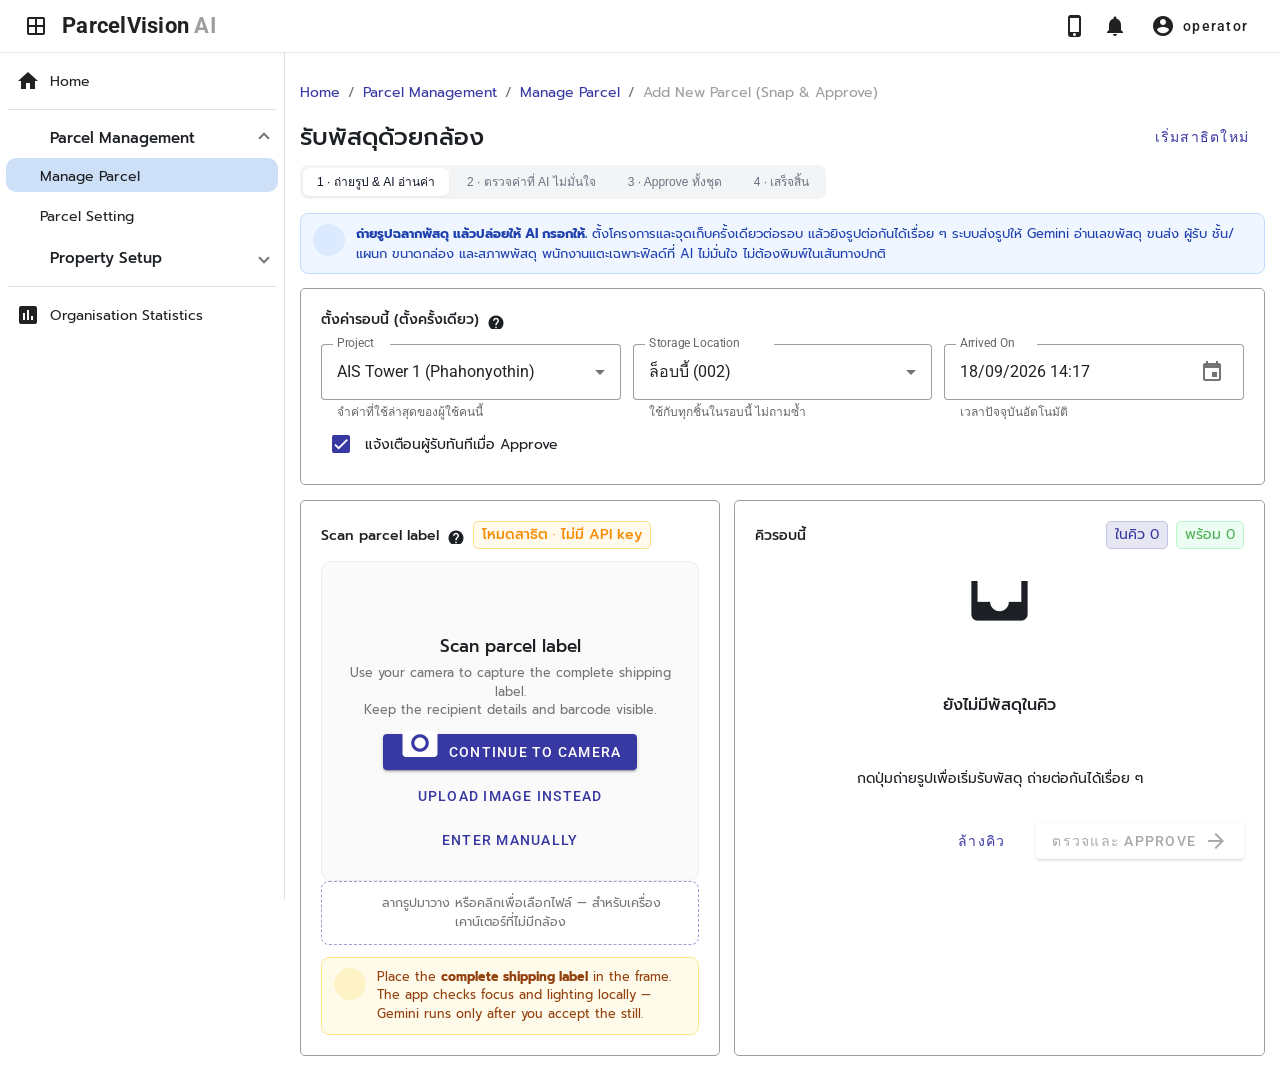
==== docs/index.html @ a59f0e66 "Publish ParcelVision AI as a slim scanner demo. Drop the ServiceMind design-system catalog and rebra" ====
<!doctype html>
<html lang="th" data-theme="admin">
<head>
<meta charset="utf-8">
<meta name="viewport" content="width=device-width, initial-scale=1">
<title>ParcelVision AI · Snap &amp; Approve</title>

<!-- Roboto + Prompt + Material Icons (same pairing the original product used). -->
<link rel="preconnect" href="https://fonts.googleapis.com">
<link rel="preconnect" href="https://fonts.gstatic.com" crossorigin>
<link rel="stylesheet" href="https://fonts.googleapis.com/css2?family=Roboto:wght@300;400;500;700&display=swap">
<link rel="stylesheet" href="https://fonts.googleapis.com/css2?family=Prompt:ital,wght@0,300;0,400;0,500;0,600;0,700;1,400&display=swap">
<link rel="stylesheet" href="https://fonts.googleapis.com/icon?family=Material+Icons">
<link rel="stylesheet" href="https://fonts.googleapis.com/css2?family=Material+Symbols+Outlined:opsz,wght,FILL,GRAD@20..48,100..700,0..1,-50..200">
<link rel="stylesheet" href="https://fonts.servicemind.asia/fnt-awsome-5/font-awesome-5.15.4.min.css">

<!-- The design system: tokens, Material substrate, and every .tis-* rule. -->
<link rel="stylesheet" href="parcelvision.css">

<style>
/* Icon fonts (Material Icons + Material Symbols) โหลดจาก Google CDN — บนเน็ต
   ช้า/throttle ตัว fallback ปล่อยให้ ligature เช่น "photo_camera" โผล่ทะลุ
   overflow:hidden ของ .mat-icon 24×24 ออกมาเป็น "ph" ให้เห็น
   Fix: ทำให้ text โปร่งใสไปก่อน แล้ว JS ด้านล่างเปิดสีคืนเมื่อ font โหลดจริง */
.material-icons, .material-symbols-outlined { color: transparent; }
html.fonts-ready .material-icons,
html.fonts-ready .material-symbols-outlined { color: inherit; }

/* Page bootstrap — same four rules the billing mock-up uses; in the Angular app
   they come from Material typography and Tailwind preflight. */
* { box-sizing: border-box; }
html, body { height: 100%; }
body { margin: 0; font: 400 14px/1.5 var(--font-family); color: var(--tis-dark); background: #fff; }
.sm-shell { display: flex; flex-direction: column; height: 100%; }

/* Thai copy renders in Prompt. */
.sm-th { font-family: Prompt, var(--font-family); }

/* ---- screen switcher -------------------------------------------------- */
.sm-screen { display: none; }
.sm-screen.active { display: block; }

/* ---- capture ---------------------------------------------------------- */
.sm-capture-grid { display: grid; gap: 14px; grid-template-columns: 1fr; }
@media (min-width: 992px) { .sm-capture-grid { grid-template-columns: minmax(0, 420px) minmax(0, 1fr); } }

/* The viewfinder: a live <video> with the corner brackets on top that tell the
   operator where to aim the label. Before the stream starts (or when the camera
   is refused) the same box shows the hint / reason instead. */
.sm-view {
  position: relative; aspect-ratio: 4 / 3; border-radius: 10px; overflow: hidden;
  background: #23272b radial-gradient(120% 90% at 50% 0%, rgba(255,255,255,.14), transparent 60%);
  display: flex; align-items: center; justify-content: center;
}
.sm-view video { position: absolute; inset: 0; width: 100%; height: 100%; object-fit: contain; display: none; background: #000; }
.sm-view.is-live video { display: block; }
.sm-view.is-live .sm-view-hint { display: none; }
.sm-view-coach {
  position: absolute; left: 12%; right: 12%; bottom: 16%; z-index: 3; pointer-events: none;
  text-align: center; color: #fff; font-size: 13px; font-weight: 500; line-height: 1.35;
  text-shadow: 0 1px 4px rgba(0,0,0,.7); display: none;
}
.sm-view.is-live .sm-view-coach { display: block; }
.sm-view-frame { position: absolute; inset: 12% 10%; }
.sm-view-frame i {
  position: absolute; width: 26px; height: 26px;
  border: 3px solid rgba(255,255,255,.9); border-radius: 3px;
}
.sm-view-frame i:nth-child(1) { top: 0; left: 0; border-right: 0; border-bottom: 0; }
.sm-view-frame i:nth-child(2) { top: 0; right: 0; border-left: 0; border-bottom: 0; }
.sm-view-frame i:nth-child(3) { bottom: 0; left: 0; border-right: 0; border-top: 0; }
.sm-view-frame i:nth-child(4) { bottom: 0; right: 0; border-left: 0; border-top: 0; }
.sm-view-hint { color: rgba(255,255,255,.86); font-size: 13px; text-align: center; padding: 0 24px; z-index: 1; }
.sm-view-hint .material-icons { font-size: 34px; width: 34px; height: 34px; display: block; margin: 0 auto 6px; opacity: .8; }

/* PRD scanner: the video never leaves the browser. The mask and fixed guide
   solve capture framing in MVP; OpenCV quadrilateral detection is phase 3. */
.sm-camera-entry { padding: 22px 16px; text-align: center; border: 1px solid var(--tis-light-dark); border-radius: 10px; background: var(--tis-light-2); }
.sm-camera-entry .material-icons { font-size: 42px; width: 42px; height: 42px; color: var(--tis-primary); }
.sm-camera-entry-actions { display: flex; flex-wrap: wrap; justify-content: center; gap: 8px; margin-top: 14px; }
.sm-scanner[hidden], .sm-capture-preview[hidden], .sm-camera-entry[hidden],
#sm-crop-editor[hidden] { display: none !important; }
.sm-view-mask { position: absolute; inset: 0; z-index: 1; pointer-events: none; box-shadow: inset 0 0 0 999px rgba(0,0,0,.40); clip-path: polygon(0 0,100% 0,100% 100%,0 100%,0 0,10% 13%,10% 87%,90% 87%,90% 13%,10% 13%); }
.sm-view-frame { z-index: 2; border: 2px solid rgba(255,255,255,.9); border-radius: 6px; transition: border-color .15s, box-shadow .15s; }
.sm-view[data-quality="warning"] .sm-view-frame { border-color: #f59e0b; }
.sm-view[data-quality="danger"] .sm-view-frame { border-color: #ef4444; }
.sm-view[data-quality="ready"] .sm-view-frame { border-color: #22c55e; box-shadow: 0 0 0 3px rgba(34,197,94,.24); }
.sm-view-overlay { position: absolute; inset: 0; z-index: 2; pointer-events: none; display: none; }
.sm-view.is-quad .sm-view-overlay { display: block; }
.sm-view.is-quad .sm-view-mask,
.sm-view.is-quad .sm-view-frame { display: none; }
.sm-view-overlay .sm-poly { fill: none; stroke-width: 0.012; stroke-linejoin: round; }
.sm-view[data-quality="warning"] .sm-poly { stroke: #f59e0b; }
.sm-view[data-quality="danger"] .sm-poly { stroke: #ef4444; }
.sm-view[data-quality="ready"] .sm-poly { stroke: #22c55e; }
.sm-view[data-quality="neutral"] .sm-poly { stroke: rgba(255,255,255,.85); }
.sm-crop-editor {
  position: fixed; inset: 0; z-index: 48; background: rgba(0,0,0,.55);
  display: flex; align-items: center; justify-content: center; padding: 16px;
}
.sm-crop-editor[hidden] { display: none !important; }
.sm-crop-editor-card { background: #fff; border-radius: 10px; padding: 14px; width: min(720px, 100%); }
#sm-crop-canvas { width: 100%; height: auto; touch-action: none; background: #23272b; border-radius: 8px; cursor: crosshair; display: block; }
.sm-quality { display: flex; align-items: center; gap: 8px; min-height: 30px; margin-top: 10px; padding: 6px 9px; border-radius: 6px; background: var(--tis-light-2); font-size: 12.5px; }
.sm-quality-dot { width: 9px; height: 9px; border-radius: 50%; background: #9ca3af; flex: 0 0 auto; }
.sm-quality[data-level="warning"] .sm-quality-dot { background: #f59e0b; }
.sm-quality[data-level="danger"] .sm-quality-dot { background: #ef4444; }
.sm-quality[data-level="ready"] .sm-quality-dot { background: #22c55e; }
.sm-preview-grid { display: grid; grid-template-columns: 1fr 1fr; gap: 10px; }
.sm-preview-grid figure { margin: 0; }
.sm-preview-grid img { width: 100%; aspect-ratio: 4/3; object-fit: contain; border-radius: 8px; background: #23272b; }
.sm-preview-grid figcaption { margin-top: 4px; font-size: 11.5px; color: var(--tis-text-color); }
.sm-quality-list { display: grid; gap: 5px; margin: 12px 0; font-size: 12.5px; }
.sm-quality-list .ok { color: var(--tis-success-dark); }
.sm-quality-list .bad { color: var(--tis-danger); }
@media (max-width: 520px) { .sm-preview-grid { grid-template-columns: 1fr; } }

/* Camera-live overlay: a close button top-right of the viewfinder. Without
   it there's no way out of a live stream except by shooting or leaving the
   page — Snapchat/IG-story pattern users already recognise. Gated on
   .sm-view.is-live so the same DOM is invisible before the camera starts. */
.sm-cam-close {
  position: absolute; top: 8px; right: 8px; z-index: 3;
  width: 34px; height: 34px; border: 0; border-radius: 999px; padding: 0;
  background: rgba(0,0,0,.55); color: #fff; cursor: pointer;
  display: none; align-items: center; justify-content: center;
}
.sm-cam-close:hover { background: rgba(0,0,0,.75); }
.sm-cam-close .material-icons { font-size: 20px; width: 20px; height: 20px; }
.sm-view.is-live .sm-cam-close { display: inline-flex; }

.sm-shutter {
  width: 66px; height: 66px; border-radius: 50%; border: 0; cursor: pointer;
  background: var(--tis-primary); color: #fff; box-shadow: 0 2px 10px rgba(0,0,0,.25);
  display: flex; align-items: center; justify-content: center;
}
.sm-shutter:active { transform: scale(.96); }
.sm-shutter .material-icons { font-size: 30px; width: 30px; height: 30px; }

/* Desktop has no camera on most reception PCs — the same card offers a drop
   zone instead. Both are always in the DOM; only the copy differs. */
.sm-drop {
  border: 1px dashed var(--tis-primary-light); border-radius: 8px; padding: 12px;
  text-align: center; font-size: 12.5px; color: var(--tis-text-color); cursor: pointer;
}

/* ---- queue ------------------------------------------------------------ */
.sm-queue { display: grid; gap: 10px; grid-template-columns: 1fr; }
@media (min-width: 1400px) { .sm-queue { grid-template-columns: repeat(2, minmax(0, 1fr)); } }
.sm-qcard {
  display: flex; gap: 11px; align-items: flex-start; cursor: pointer;
  border: 1px solid #eef0f2; border-radius: 8px; padding: 10px; background: #fff;
}
.sm-qcard:hover { border-color: var(--tis-primary-light); }
.sm-qcard.is-review { background: #fffbeb; border-color: #fcd34d; }
.sm-qcard.is-reading { background: var(--tis-light-2); }
.sm-qcard.is-error { background: #fef2f2; border-color: #fca5a5; cursor: default; }
.sm-thumb { width: 66px; height: 66px; border-radius: 6px; object-fit: cover; flex: 0 0 auto; background: #23272b; }
.sm-qcard-body { min-width: 0; flex: 1 1 auto; }
.sm-qcard-title { font-weight: 500; font-size: 13.5px; color: var(--tis-heading-color); }
.sm-qcard-meta { font-size: 12px; color: var(--tis-text-color); }

/* Shimmer while Gemini is reading. */
.sm-bar { height: 9px; border-radius: 4px; background: linear-gradient(90deg,#eceff1 25%,#f6f7f8 37%,#eceff1 63%); background-size: 400% 100%; animation: sm-sheen 1.2s linear infinite; }
@keyframes sm-sheen { 0% { background-position: 100% 0 } 100% { background-position: 0 0 } }

/* ---- confidence-annotated fields -------------------------------------- */
.sm-field { border-left: 3px solid #d1d5db; padding: 8px 0 8px 11px; }
.sm-field + .sm-field { border-top: 1px solid #f1f3f5; }
.sm-field--auto  { border-left-color: #16a34a; }
.sm-field--check { border-left-color: #f59e0b; background: #fffdf7; }
.sm-field--pick  { border-left-color: #dc2626; background: #fef7f7; }
.sm-field-head { display: flex; align-items: center; justify-content: space-between; gap: 8px; }
.sm-field-label { font-size: 11.5px; color: var(--tis-text-color); text-transform: uppercase; letter-spacing: .3px; }
.sm-field-value { font-size: 15px; font-weight: 500; color: var(--tis-heading-color); }
.sm-field-value.is-empty { color: #dc2626; font-weight: 400; font-style: italic; }
.sm-chiprow { display: flex; flex-wrap: wrap; gap: 6px; margin-top: 7px; }
.sm-choice {
  border: 1px solid #d8dbe0; background: #fff; border-radius: 999px; cursor: pointer;
  padding: 4px 11px; font: inherit; font-size: 12.5px; color: var(--tis-dark);
}
.sm-choice:hover { border-color: var(--tis-primary); }
.sm-choice.active { background: var(--tis-primary); border-color: var(--tis-primary); color: #fff; }

/* ---- review sheet ----------------------------------------------------- */
.sm-scrim { position: fixed; inset: 0; background: rgba(0,0,0,.32); z-index: 40; opacity: 0; visibility: hidden; transition: opacity .2s; }
.sm-sheet {
  position: fixed; left: 0; right: 0; bottom: 0; z-index: 41; background: #fff;
  border-radius: 14px 14px 0 0; box-shadow: 0 -2px 18px rgba(0,0,0,.18);
  max-height: 92vh; overflow: auto; transform: translateY(100%); transition: transform .24s cubic-bezier(.4,0,.2,1);
  /* Desktop breakpoint ล็อก sheet ไว้ที่ position:fixed กลางจอด้วย opacity:0
     opacity ไม่บล็อก pointer events → sheet ที่ปิดยังกินคลิกใน 560×86vh กลางจอ
     ทับปุ่มในการ์ดคิว. pointer-events:none แก้ให้ sheet ปิดไม่กินคลิก */
  pointer-events: none;
}
body.sm-sheet-open .sm-sheet { pointer-events: auto; }
body.sm-sheet-open .sm-scrim { opacity: 1; visibility: visible; }
body.sm-sheet-open .sm-sheet { transform: translateY(0); }
/* ต้องอยู่ทีหลังสถานะเปิดของมือถือ: specificity เท่ากัน ตัวที่ประกาศหลังชนะ
   ถ้าสลับลำดับ translateY(0) จะทับ translate(-50%,-50%) แล้ว popup จะตกขอบล่างจอ */
@media (min-width: 992px) {
  .sm-sheet { left: 50%; right: auto; bottom: auto; top: 50%; width: 560px; max-height: 86vh; border-radius: 10px; transform: translate(-50%, -40%); opacity: 0; }
  body.sm-sheet-open .sm-sheet { transform: translate(-50%, -50%); opacity: 1; }
}
.sm-sheet-head { position: sticky; top: 0; background: #fff; padding: 14px 16px 10px; border-bottom: 1px solid #eef0f2; display: flex; align-items: center; gap: 10px; }
.sm-sheet-body { padding: 4px 16px 16px; }
.sm-sheet-foot { position: sticky; bottom: 0; background: #fff; border-top: 1px solid #eef0f2; padding: 12px 16px; display: flex; gap: 10px; }
.sm-sheet-photo { width: 100%; height: 190px; object-fit: cover; border-radius: 8px; background: #23272b; }

/* ---- approve ---------------------------------------------------------- */
/* One state, two presentations: the table on a desk, stacked cards on a phone. */
.sm-approve-cards { display: none; }
@media (max-width: 991px) { .sm-approve-table { display: none; } .sm-approve-cards { display: grid; gap: 10px; } }
.sm-approve-table td { vertical-align: middle; }
.sm-actionbar { display: flex; flex-wrap: wrap; gap: 10px; align-items: center; justify-content: flex-end; }
button[disabled] { opacity: .45; pointer-events: none; }

/* ---- confirm dialog --------------------------------------------------- */
.sm-dialog-wrap { position: fixed; inset: 0; z-index: 50; display: none; align-items: center; justify-content: center; background: rgba(0,0,0,.32); padding: 16px; }
body.sm-dialog-open .sm-dialog-wrap { display: flex; }

.sm-code { font: 12.5px/1.6 ui-monospace, SFMono-Regular, Menlo, monospace; background: var(--tis-light-2); border: 1px solid var(--tis-light-dark); border-radius: 6px; padding: 12px; overflow: auto; white-space: pre; }

/* ---- real mobile (< 992px) ---------------------------------------------
   ระบบสีลของ Angular Material ทำให้ sidenav กว้าง 285px คงที่ กินจอ iPhone (390px)
   ไป ~73% เนื้อหาแทบไม่เหลือที่ ที่นี่บน mockup ยังไม่มี hamburger — ซ่อน sidenav
   ไปก่อนเพื่อโฟกัสที่ flow ถ่าย/ตรวจ/approve
   ponytail: ในแอปจริงจะต้องเพิ่มปุ่ม hamburger เปิด mat-drawer แบบ over ที่ toolbar */
@media (max-width: 991px) {
  mat-drawer.drawer { display: none; }
  .tis-main-container { padding-left: 12px; padding-right: 12px; }

  /* header ปุ่มยาว ๆ ตกบรรทัดได้ */
  .tis-page-header { flex-wrap: wrap; row-gap: 10px; }
  .tis-page-header > .tis-inline-group { width: 100%; justify-content: flex-end; flex-wrap: wrap; }

  /* stepper 4 ขั้นบนหัวหน้า ให้ scroll แนวนอนแทนตกบรรทัด กันตัวหนังสือขาด */
  #sm-steps { flex-wrap: nowrap; overflow-x: auto; -webkit-overflow-scrolling: touch; }
  #sm-steps > .tis-pill { flex-shrink: 0; }

  /* ปุ่มถ่ายรูปนิ้วโป้ง — ขยาย hit target เข้าใกล้ 48px WCAG */
  .sm-shutter { width: 72px; height: 72px; }
}
</style>
</head>

<body class="sm-th">
<div class="sm-shell">

  <!-- ===== toolbar ====================================================== -->
  <mat-toolbar class="mat-toolbar header mat-toolbar-single-row">
    <button class="mdc-icon-button mat-mdc-icon-button mat-mdc-button-base icon-btn">
      <span class="material-symbols-outlined">window</span>
    </button>
    <b style="font-size:22px;margin-left:6px">ParcelVision <i style="font-style:normal;color:#9e9e9e">AI</i></b>
    <span class="spacer"></span>
    <button class="mdc-icon-button mat-mdc-icon-button mat-mdc-button-base icon-btn">
      <mat-icon class="mat-icon material-icons">phone_iphone</mat-icon>
    </button>
    <button class="mdc-icon-button mat-mdc-icon-button mat-mdc-button-base icon-btn">
      <mat-icon class="mat-icon material-icons">notifications</mat-icon>
    </button>
    <button class="mdc-button mat-mdc-button-base profile-btn mat-mdc-button">
      <span class="mdc-button__label">
        <mat-icon class="mat-icon material-icons">account_circle</mat-icon>
        <span class="profile-info">operator</span>
      </span>
    </button>
  </mat-toolbar>

  <mat-drawer-container style="flex:1 1 auto;min-height:0">

    <!-- ===== sidenav =================================================== -->
    <mat-drawer class="mat-drawer drawer">
      <mat-list class="mat-mdc-list h-full overflow-auto">
        <mat-list-item class="mat-mdc-list-item custom-mat-list-item">
          <span class="mdc-list-item__content">
            <a href="#"><p><mat-icon class="mat-icon material-icons">home</mat-icon><span>Home</span></p></a>
          </span>
        </mat-list-item>

        <div class="p-2"><mat-divider class="mat-divider mat-divider-horizontal"></mat-divider></div>

        <mat-expansion-panel class="mat-expansion-panel custom-expansion-panel mat-expanded">
          <mat-expansion-panel-header class="mat-expansion-panel-header">
            <span class="mat-content">
              <mat-panel-title class="mat-expansion-panel-header-title">
                <mat-icon class="mat-icon material-icons">inventory_2</mat-icon><span>Parcel Management</span>
              </mat-panel-title>
            </span>
            <span class="mat-expansion-indicator"></span>
          </mat-expansion-panel-header>
          <div class="mat-expansion-panel-content-wrapper">
            <div class="mat-expansion-panel-content">
              <div class="mat-expansion-panel-body">
                <mat-list-item class="mat-mdc-list-item custom-mat-list-item">
                  <span class="mdc-list-item__content"><a href="parcel-list.html" class="active"><p><span>Manage Parcel</span></p></a></span>
                </mat-list-item>
                <mat-list-item class="mat-mdc-list-item custom-mat-list-item">
                  <span class="mdc-list-item__content"><a href="#"><p><span>Parcel Setting</span></p></a></span>
                </mat-list-item>
              </div>
            </div>
          </div>
        </mat-expansion-panel>

        <mat-expansion-panel class="mat-expansion-panel custom-expansion-panel">
          <mat-expansion-panel-header class="mat-expansion-panel-header">
            <span class="mat-content">
              <mat-panel-title class="mat-expansion-panel-header-title">
                <mat-icon class="mat-icon material-icons">apartment</mat-icon><span>Property Setup</span>
              </mat-panel-title>
            </span>
            <span class="mat-expansion-indicator"></span>
          </mat-expansion-panel-header>
          <div class="mat-expansion-panel-content-wrapper">
            <div class="mat-expansion-panel-content">
              <div class="mat-expansion-panel-body">
                <mat-list-item class="mat-mdc-list-item custom-mat-list-item">
                  <span class="mdc-list-item__content"><a href="#"><p><span>Building</span></p></a></span>
                </mat-list-item>
                <mat-list-item class="mat-mdc-list-item custom-mat-list-item">
                  <span class="mdc-list-item__content"><a href="#"><p><span>Property Unit</span></p></a></span>
                </mat-list-item>
              </div>
            </div>
          </div>
        </mat-expansion-panel>

        <div class="p-2"><mat-divider class="mat-divider mat-divider-horizontal"></mat-divider></div>

        <mat-list-item class="mat-mdc-list-item custom-mat-list-item">
          <span class="mdc-list-item__content">
            <a href="#"><p><mat-icon class="mat-icon material-icons">insert_chart_outlined</mat-icon><span>Organisation Statistics</span></p></a>
          </span>
        </mat-list-item>
      </mat-list>
    </mat-drawer>

    <!-- ===== page ====================================================== -->
    <mat-drawer-content>
      <div class="tis-main-container">
        <div class="tis-page">

          <ul class="tis-breadcrumb">
            <li class="tis-breadcrumb-item"><a href="#">Home</a></li>
            <li class="tis-breadcrumb-item"><a href="#">Parcel Management</a></li>
            <li class="tis-breadcrumb-item"><a href="parcel-list.html">Manage Parcel</a></li>
            <li class="tis-breadcrumb-item active">Add New Parcel (Snap &amp; Approve)</li>
          </ul>

          <div class="tis-page-header">
            <div class="tis-page-title">รับพัสดุด้วยกล้อง</div>
            <ul class="tis-inline-group">
              <li class="tis-inline-group-item">
                <button class="mdc-button mat-mdc-button-base tis-text-upper tis-btn-primary" onclick="resetDemo()">
                  <span class="mdc-button__label"><mat-icon class="mat-icon material-icons">restart_alt</mat-icon>เริ่มสาธิตใหม่</span>
                </button>
              </li>
            </ul>
          </div>

          <div class="tis-page-body">

            <!-- flow switcher ------------------------------------------- -->
            <div class="tis-pill-tabs" id="sm-steps" style="margin-bottom:14px;flex-wrap:wrap">
              <button class="tis-pill active" data-screen="capture">1 &middot; ถ่ายรูป &amp; AI อ่านค่า</button>
              <button class="tis-pill" data-screen="review">2 &middot; ตรวจค่าที่ AI ไม่มั่นใจ</button>
              <button class="tis-pill" data-screen="approve">3 &middot; Approve ทั้งชุด</button>
              <button class="tis-pill" data-screen="done">4 &middot; เสร็จสิ้น</button>
            </div>

            <!-- ============================================================
                 SCREEN 1 — ถ่ายรูป & AI อ่านค่า
                 ============================================================ -->
            <div class="sm-screen active" id="screen-capture">

              <div class="tis-help-box tis-help-box--blue" style="display:flex;gap:11px;margin-bottom:14px">
                <div class="tis-callout-icon"><mat-icon class="mat-icon material-icons">auto_awesome</mat-icon></div>
                <div>
                  <b>ถ่ายรูปฉลากพัสดุ แล้วปล่อยให้ AI กรอกให้.</b>
                  ตั้งโครงการและจุดเก็บครั้งเดียวต่อรอบ แล้วยิงรูปต่อกันได้เรื่อย ๆ
                  ระบบส่งรูปให้ Gemini อ่านเลขพัสดุ ขนส่ง ผู้รับ ชั้น/แผนก ขนาดกล่อง และสภาพพัสดุ
                  พนักงานแตะเฉพาะฟิลด์ที่ AI ไม่มั่นใจ ไม่ต้องพิมพ์ในเส้นทางปกติ
                </div>
              </div>

              <!-- context: ตั้งครั้งเดียวต่อรอบ -->
              <div class="tis-section">
                <div class="tis-label" style="margin-bottom:14px">
                  ตั้งค่ารอบนี้ (ตั้งครั้งเดียว)
                  <mat-icon class="mat-icon material-icons tis-mat-icon-sm">help</mat-icon>
                </div>
                <div class="flex flex-wrap gap-3">
                  <mat-form-field class="mat-mdc-form-field tis-mat-form-field flex-1" style="min-width:220px">
                    <div class="mat-mdc-text-field-wrapper">
                      <div class="mat-mdc-form-field-flex">
                        <div class="mdc-notched-outline">
                          <div class="mdc-notched-outline__leading"></div>
                          <div class="mdc-notched-outline__notch">
                            <label class="mdc-floating-label mat-mdc-floating-label mdc-floating-label--float-above">Project</label>
                          </div>
                          <div class="mdc-notched-outline__trailing"></div>
                        </div>
                        <div class="mat-mdc-form-field-infix">
                          <div class="mat-mdc-select">
                            <div class="mat-mdc-select-value">AIS Tower 1 (Phahonyothin)</div>
                            <div class="mat-mdc-select-arrow-wrapper"><div class="mat-mdc-select-arrow"></div></div>
                          </div>
                        </div>
                      </div>
                    </div>
                    <div class="mat-mdc-form-field-subscript-wrapper">จำค่าที่ใช้ล่าสุดของผู้ใช้คนนี้</div>
                  </mat-form-field>

                  <mat-form-field class="mat-mdc-form-field tis-mat-form-field flex-1" style="min-width:220px">
                    <div class="mat-mdc-text-field-wrapper">
                      <div class="mat-mdc-form-field-flex">
                        <div class="mdc-notched-outline">
                          <div class="mdc-notched-outline__leading"></div>
                          <div class="mdc-notched-outline__notch">
                            <label class="mdc-floating-label mat-mdc-floating-label mdc-floating-label--float-above">Storage Location</label>
                          </div>
                          <div class="mdc-notched-outline__trailing"></div>
                        </div>
                        <div class="mat-mdc-form-field-infix">
                          <div class="mat-mdc-select">
                            <div class="mat-mdc-select-value">ล็อบบี้ (002)</div>
                            <div class="mat-mdc-select-arrow-wrapper"><div class="mat-mdc-select-arrow"></div></div>
                          </div>
                        </div>
                      </div>
                    </div>
                    <div class="mat-mdc-form-field-subscript-wrapper">ใช้กับทุกชิ้นในรอบนี้ ไม่ถามซ้ำ</div>
                  </mat-form-field>

                  <mat-form-field class="mat-mdc-form-field tis-mat-form-field flex-1" style="min-width:220px">
                    <div class="mat-mdc-text-field-wrapper">
                      <div class="mat-mdc-form-field-flex">
                        <div class="mdc-notched-outline">
                          <div class="mdc-notched-outline__leading"></div>
                          <div class="mdc-notched-outline__notch">
                            <label class="mdc-floating-label mat-mdc-floating-label mdc-floating-label--float-above">Arrived On</label>
                          </div>
                          <div class="mdc-notched-outline__trailing"></div>
                        </div>
                        <div class="mat-mdc-form-field-infix"><input class="mat-mdc-input-element" value="18/09/2026 14:17" readonly></div>
                        <div class="mat-mdc-form-field-icon-suffix"><mat-icon class="mat-icon material-icons">event</mat-icon></div>
                      </div>
                    </div>
                    <div class="mat-mdc-form-field-subscript-wrapper">เวลาปัจจุบันอัตโนมัติ</div>
                  </mat-form-field>
                </div>

                <div style="margin-top:2px">
                  <mat-checkbox class="mat-mdc-checkbox tis-mat-checkbox-primary mat-mdc-checkbox-checked">
                    <div class="mdc-form-field">
                      <div class="mdc-checkbox">
                        <input type="checkbox" class="mdc-checkbox__native-control" checked>
                        <div class="mdc-checkbox__background">
                          <svg class="mdc-checkbox__checkmark" viewBox="0 0 24 24"><path fill="none" d="M1.73,12.91 8.1,19.28 22.79,4.59"></path></svg>
                        </div>
                      </div>
                      <label class="mdc-label">แจ้งเตือนผู้รับทันทีเมื่อ Approve</label>
                    </div>
                  </mat-checkbox>
                </div>
              </div>

              <div class="sm-capture-grid">

                <!-- camera / upload -->
                <div class="tis-section" style="margin:0">
                  <div class="tis-label" style="margin-bottom:12px">
                    Scan parcel label
                    <mat-icon class="mat-icon material-icons tis-mat-icon-sm">help</mat-icon>
                    <span id="sm-mode"></span>
                  </div>

                  <div class="sm-camera-entry" id="sm-camera-entry">
                    <mat-icon class="mat-icon material-icons">document_scanner</mat-icon>
                    <div style="font-size:17px;font-weight:500;margin-top:8px">Scan parcel label</div>
                    <div class="tis-text-gray" style="font-size:12.5px;margin-top:4px">
                      Use your camera to capture the complete shipping label.<br>
                      Keep the recipient details and barcode visible.
                    </div>
                    <div class="sm-camera-entry-actions">
                      <button class="mdc-button mat-mdc-button-base tis-text-upper tis-btn-filled-primary" type="button" onclick="continueToCamera()">
                        <span class="mdc-button__label"><mat-icon class="mat-icon material-icons">photo_camera</mat-icon>Continue to camera</span>
                      </button>
                      <button class="mdc-button mat-mdc-button-base tis-text-upper tis-btn-primary" type="button" onclick="pickFiles()">
                        <span class="mdc-button__label">Upload image instead</span>
                      </button>
                      <button class="mdc-button mat-mdc-button-base tis-text-upper tis-btn-primary" type="button" onclick="showManualEntry()">
                        <span class="mdc-button__label">Enter manually</span>
                      </button>
                    </div>
                  </div>

                  <div class="sm-scanner" id="sm-scanner" hidden>
                    <div class="sm-view" id="sm-view" data-quality="neutral">
                      <video id="sm-cam" playsinline webkit-playsinline muted autoplay></video>
                      <button class="sm-cam-close" type="button" onclick="closeScanner()" title="ปิดกล้อง" aria-label="ปิดกล้อง">
                        <mat-icon class="mat-icon material-icons">close</mat-icon>
                      </button>
                      <div class="sm-view-mask"></div>
                      <div class="sm-view-frame"><i></i><i></i><i></i><i></i></div>
                      <svg class="sm-view-overlay" id="sm-overlay" viewBox="0 0 1 1" preserveAspectRatio="none" aria-hidden="true">
                        <defs>
                          <mask id="sm-poly-mask">
                            <rect width="1" height="1" fill="white"/>
                            <polygon id="sm-poly-cut" fill="black" points="0,0 0,0 0,0 0,0"/>
                          </mask>
                        </defs>
                        <rect width="1" height="1" fill="rgba(0,0,0,.45)" mask="url(#sm-poly-mask)"/>
                        <polygon id="sm-poly" class="sm-poly" points="0,0 0,0 0,0 0,0"/>
                      </svg>
                      <div class="sm-view-coach" id="sm-view-coach">Fill the frame with the full shipping label</div>
                      <div class="sm-view-hint">
                        <mat-icon class="mat-icon material-icons">center_focus_weak</mat-icon>
                        <div id="sm-cam-msg">Place the complete shipping label inside the frame.</div>
                      </div>
                    </div>
                    <div class="sm-quality" id="sm-quality" data-level="neutral" role="status" aria-live="polite">
                      <span class="sm-quality-dot"></span><span id="sm-quality-text">Searching for a label…</span>
                    </div>
                    <div class="flex items-center justify-center gap-4" style="margin:12px 0">
                      <button class="mdc-icon-button mat-mdc-icon-button mat-mdc-button-base icon-btn" type="button" title="สลับกล้อง" onclick="flipCamera()">
                        <mat-icon class="mat-icon material-icons">flip_camera_ios</mat-icon>
                      </button>
                      <button class="sm-shutter" type="button" onclick="captureNow()" title="Capture now">
                        <mat-icon class="mat-icon material-icons">photo_camera</mat-icon>
                      </button>
                      <button class="mdc-icon-button mat-mdc-icon-button mat-mdc-button-base icon-btn" type="button" title="เปิดไฟ" onclick="toggleTorch()">
                        <mat-icon class="mat-icon material-icons">flashlight_on</mat-icon>
                      </button>
                    </div>
                    <div class="flex flex-wrap justify-center gap-2" style="margin-bottom:8px">
                      <button class="sm-choice" type="button" onclick="pickFiles()">Upload image</button>
                      <button class="sm-choice" type="button" onclick="showManualEntry()">Enter tracking manually</button>
                    </div>
                  </div>

                  <div class="sm-capture-preview" id="sm-capture-preview" hidden>
                    <div style="font-weight:500;margin-bottom:8px">Label captured</div>
                    <div class="sm-preview-grid">
                      <figure>
                        <img id="sm-preview-crop" alt="Corrected label crop">
                        <figcaption>Corrected label crop</figcaption>
                      </figure>
                      <figure>
                        <img id="sm-preview-original" alt="Original capture">
                        <figcaption>Original image</figcaption>
                      </figure>
                    </div>
                    <div class="sm-quality-list" id="sm-preview-quality"></div>
                    <div class="flex flex-wrap gap-2" style="margin-top:10px">
                      <button class="mdc-button mat-mdc-button-base tis-text-upper tis-btn-filled-primary" type="button" id="sm-use-label" onclick="approveCapture()">
                        <span class="mdc-button__label">Approve</span>
                      </button>
                      <button class="mdc-button mat-mdc-button-base tis-text-upper tis-btn-primary" type="button" onclick="retakeCapture()">
                        <span class="mdc-button__label">Retake with camera</span>
                      </button>
                      <button class="mdc-button mat-mdc-button-base tis-text-upper tis-btn-primary" type="button" onclick="openCropEditor()">
                        <span class="mdc-button__label">Adjust crop</span>
                      </button>
                    </div>
                  </div>

                  <div id="sm-manual-entry" hidden style="margin-top:12px">
                    <div class="tis-label" style="margin-bottom:8px">Enter tracking number</div>
                    <input class="mat-mdc-input-element" id="sm-manual-tracking" placeholder="เช่น LEXPU0703623961" style="width:100%;border:1px solid #d8dbe0;border-radius:6px;padding:10px 12px">
                    <div class="flex gap-2" style="margin-top:8px">
                      <button class="mdc-button mat-mdc-button-base tis-text-upper tis-btn-filled-primary" type="button" onclick="submitManualEntry()">
                        <span class="mdc-button__label">Add to queue</span>
                      </button>
                      <button class="mdc-button mat-mdc-button-base tis-text-upper tis-btn-primary" type="button" onclick="hideManualEntry()">
                        <span class="mdc-button__label">Cancel</span>
                      </button>
                    </div>
                  </div>

                  <canvas id="sm-canvas" hidden></canvas>
                  <input type="file" id="sm-file" accept="image/*" capture="environment" multiple hidden
                         onchange="filesPicked(this)">

                  <div class="sm-drop" onclick="pickFiles()" ondragover="event.preventDefault()" ondrop="dropFiles(event)">
                    <mat-icon class="mat-icon material-icons tis-mat-icon-sm">upload_file</mat-icon>
                    ลากรูปมาวาง หรือคลิกเพื่อเลือกไฟล์ &mdash; สำหรับเครื่องเคาน์เตอร์ที่ไม่มีกล้อง
                  </div>

                  <div class="tis-help-box tis-help-box--amber" style="display:flex;gap:11px;margin-top:12px">
                    <div class="tis-callout-icon"><mat-icon class="mat-icon material-icons">tips_and_updates</mat-icon></div>
                    <div style="font-size:12.5px">
                      Place the <b>complete shipping label</b> in the frame. The app checks focus and lighting locally — Gemini runs only after you accept the still.
                    </div>
                  </div>
                </div>

                <!-- queue -->
                <div class="tis-section" style="margin:0">
                  <div class="tis-page-body-header" style="margin-bottom:12px">
                    <div class="tis-label" style="margin:0">คิวรอบนี้</div>
                    <div class="flex items-center gap-2" id="sm-queue-counts"></div>
                  </div>

                  <div class="sm-queue" id="sm-queue"></div>

                  <div class="tis-data-not-found" id="sm-queue-empty">
                    <mat-icon class="mat-icon material-icons tis-mat-icon-3x tis-text-light">inbox</mat-icon>
                    <h5>ยังไม่มีพัสดุในคิว</h5>
                    <p>กดปุ่มถ่ายรูปเพื่อเริ่มรับพัสดุ ถ่ายต่อกันได้เรื่อย ๆ</p>
                  </div>

                  <div class="tis-section tis-d-flex tis-justify-content-end" style="margin:14px 0 0;padding:0;border:0">
                    <ul class="tis-inline-group">
                      <li class="tis-inline-group-item">
                        <button class="mdc-button mat-mdc-button-base tis-text-upper tis-btn-primary" onclick="clearQueue()">
                          <span class="mdc-button__label">ล้างคิว</span>
                        </button>
                      </li>
                      <li class="tis-inline-group-item">
                        <button class="mdc-button mat-mdc-button-base tis-text-upper tis-btn-filled-primary" id="sm-to-approve" onclick="go('approve')">
                          <span class="mdc-button__label">ตรวจและ Approve<mat-icon class="mat-icon material-icons">arrow_forward</mat-icon></span>
                        </button>
                      </li>
                    </ul>
                  </div>
                </div>
              </div>
            </div>

            <!-- ============================================================
                 SCREEN 3 — Approve ทั้งชุด
                 (screen 2 คือ bottom sheet ที่เปิดทับหน้านี้/หน้าถ่ายรูป)
                 ============================================================ -->
            <div class="sm-screen" id="screen-approve">

              <div class="tis-kpi-strip" style="margin-bottom:15px">
                <div class="tis-summary-card tis-stat--neutral">
                  <div class="tis-stat-head"><mat-icon class="mat-icon material-icons tis-stat-icon">inventory_2</mat-icon>พัสดุในชุดนี้</div>
                  <b style="font-size:24px;font-weight:500" id="kpi-total">0</b>
                  <div class="tis-text-gray" style="font-size:12px">AIS Tower 1 &middot; ล็อบบี้ (002)</div>
                </div>
                <div class="tis-summary-card tis-stat--good">
                  <div class="tis-stat-head"><mat-icon class="mat-icon material-icons tis-stat-icon">auto_awesome</mat-icon>AI เติมให้</div>
                  <b style="font-size:24px;font-weight:500" id="kpi-auto">0</b>
                  <div class="tis-text-gray" style="font-size:12px" id="kpi-auto-sub">จากทั้งหมด 0 ฟิลด์</div>
                </div>
                <div class="tis-summary-card tis-stat--warn">
                  <div class="tis-stat-head"><mat-icon class="mat-icon material-icons tis-stat-icon">touch_app</mat-icon>ต้องตรวจ</div>
                  <b style="font-size:24px;font-weight:500" id="kpi-review">0</b>
                  <div class="tis-text-gray" style="font-size:12px">รายการที่ AI ไม่มั่นใจ</div>
                </div>
                <div class="tis-summary-card tis-stat--busy">
                  <div class="tis-stat-head"><mat-icon class="mat-icon material-icons tis-stat-icon">keyboard</mat-icon>ประหยัดการกรอก</div>
                  <b style="font-size:24px;font-weight:500" id="kpi-saved">0</b>
                  <div class="tis-text-gray" style="font-size:12px">ครั้งที่ไม่ต้องแตะ/พิมพ์</div>
                </div>
              </div>

              <div id="sm-approve-alert"></div>

              <div class="tis-section">
                <div class="tis-page-body-header" style="margin-bottom:12px">
                  <div class="tis-label" style="margin:0">
                    รายการพัสดุที่จะสร้าง
                    <mat-icon class="mat-icon material-icons tis-mat-icon-sm">help</mat-icon>
                  </div>
                  <ul class="tis-btn-group" style="gap:8px">
                    <li class="tis-btn-group-item">
                      <button class="mdc-button mat-mdc-button-base mdc-button--unelevated mat-mdc-unelevated-button mat-unthemed tis-text-upper" onclick="go('capture')">
                        <span class="mdc-button__label"><mat-icon class="mat-icon material-icons">photo_camera</mat-icon>ถ่ายเพิ่ม</span>
                      </button>
                    </li>
                  </ul>
                </div>

                <!-- desktop: ตาราง -->
                <div class="tis-table-container sm-approve-table">
                  <div class="tis-table-container-body">
                    <div class="tis-table-wrapper">
                      <table class="tis-table" style="width:100%;border-collapse:collapse">
                        <thead>
                          <tr>
                            <th style="width:74px">รูป</th>
                            <th>Tracking No.</th>
                            <th>Carrier</th>
                            <th>ผู้รับ</th>
                            <th>ชั้น / แผนก</th>
                            <th>ประเภท</th>
                            <th>สภาพ</th>
                            <th>สถานะ</th>
                            <th class="text-right">จัดการ</th>
                          </tr>
                        </thead>
                        <tbody id="sm-approve-rows"></tbody>
                      </table>
                    </div>
                  </div>
                </div>

                <!-- มือถือ: การ์ดซ้อน -->
                <div class="sm-approve-cards" id="sm-approve-cards"></div>

                <div class="sm-actionbar" style="margin-top:16px">
                  <span class="tis-text-gray" style="font-size:12.5px;margin-right:auto" id="sm-approve-note"></span>
                  <button class="mdc-button mat-mdc-button-base tis-text-upper tis-btn-primary" onclick="go('capture')">
                    <span class="mdc-button__label">ย้อนกลับ</span>
                  </button>
                  <button class="mdc-button mat-mdc-button-base tis-text-upper tis-btn-filled-primary" id="sm-approve-btn" onclick="openConfirm()">
                    <span class="mdc-button__label"><mat-icon class="mat-icon material-icons">task_alt</mat-icon>Approve &amp; แจ้งเตือน</span>
                  </button>
                </div>
              </div>

            </div>

            <!-- ============================================================
                 SCREEN 4 — เสร็จสิ้น
                 ============================================================ -->
            <div class="sm-screen" id="screen-done">
              <div class="tis-container">
                <div class="tis-section">
                  <div class="tis-help-box tis-help-box--green" style="display:flex;gap:11px;margin-bottom:16px">
                    <div class="tis-callout-icon"><mat-icon class="mat-icon material-icons">check_circle</mat-icon></div>
                    <div>
                      <b>บันทึกพัสดุเรียบร้อย.</b>
                      พัสดุทุกชิ้นถูกสร้างเป็นสถานะ <span class="tis-badge-outline-success tis-badge-sm">Ready for Pick-up</span>
                      และแจ้งเตือนผู้รับแล้ว
                    </div>
                  </div>

                  <div class="tis-label-value-details" style="display:grid;grid-template-columns:repeat(auto-fit,minmax(180px,1fr));gap:14px">
                    <div><div class="label">Batch ID</div><div class="value" id="done-batch">1621</div></div>
                    <div><div class="label">จำนวนพัสดุ</div><div class="value" id="done-count">0</div></div>
                    <div><div class="label">โครงการ</div><div class="value">AIS Tower 1</div></div>
                    <div><div class="label">จุดเก็บ</div><div class="value">ล็อบบี้ (002)</div></div>
                    <div><div class="label">บันทึกโดย</div><div class="value">operator</div></div>
                    <div><div class="label">เวลา</div><div class="value">18/09/2026 14:17</div></div>
                  </div>

                  <div class="tis-label" style="margin:18px 0 10px">Parcel ID ที่สร้าง</div>
                  <table class="tis-mini-table">
                    <thead><tr><th>Parcel ID</th><th>Tracking No.</th><th>ผู้รับ</th><th>ชั้น / แผนก</th><th>สถานะ</th></tr></thead>
                    <tbody id="done-rows"></tbody>
                  </table>

                  <div class="sm-actionbar" style="margin-top:18px">
                    <a class="mdc-button mat-mdc-button-base tis-text-upper tis-btn-primary" href="parcel-list.html">
                      <span class="mdc-button__label"><mat-icon class="mat-icon material-icons">arrow_back</mat-icon>กลับไปหน้ารายการ</span>
                    </a>
                    <button class="mdc-button mat-mdc-button-base tis-text-upper tis-btn-primary" onclick="resetDemo()">
                      <span class="mdc-button__label"><mat-icon class="mat-icon material-icons">photo_camera</mat-icon>รับพัสดุชุดใหม่</span>
                    </button>
                    <button class="mdc-button mat-mdc-button-base tis-text-upper tis-btn-filled-primary">
                      <span class="mdc-button__label"><mat-icon class="mat-icon material-icons">print</mat-icon>Print Slip</span>
                    </button>
                  </div>
                </div>
              </div>
            </div>

          </div><!-- /tis-page-body -->
        </div>
      </div>
    </mat-drawer-content>
  </mat-drawer-container>
</div>

<!-- ===== SCREEN 2 — review sheet =======================================
     บนมือถือเป็น bottom sheet, บนจอกว้างเป็น dialog กลางจอ (media query เดียว).
     ในแอปจริงคือ mat-bottom-sheet / mat-dialog — ที่นี่วางตำแหน่งเองเพราะไม่มี
     Angular. ponytail: ไม่มี focus trap, สลับด้วย class บน body.
     ==================================================================== -->
<div class="sm-scrim" onclick="closeSheet()"></div>
<div class="sm-sheet" id="sm-sheet">
  <div class="sm-sheet-head">
    <mat-icon class="mat-icon material-icons" style="color:var(--tis-primary)">auto_awesome</mat-icon>
    <div style="flex:1 1 auto;min-width:0">
      <h3 class="tis-m-0 tis-mat-sidenav-title" style="font-size:16px">ตรวจค่าที่ AI อ่านได้</h3>
      <div class="tis-text-gray" style="font-size:12px" id="sm-sheet-sub">&nbsp;</div>
    </div>
    <button class="mdc-icon-button mat-mdc-icon-button mat-mdc-button-base icon-btn" onclick="closeSheet()">
      <mat-icon class="mat-icon material-icons">close</mat-icon>
    </button>
  </div>

  <div class="sm-sheet-body">
    <img class="sm-sheet-photo" id="sm-sheet-photo" alt="รูปพัสดุ">
    <div id="sm-sheet-alerts"></div>
    <div id="sm-sheet-fields"></div>

    <mat-form-field class="mat-mdc-form-field tis-mat-form-field tis-w-100" style="margin-top:12px">
      <div class="mat-mdc-text-field-wrapper">
        <div class="mat-mdc-form-field-flex">
          <div class="mdc-notched-outline">
            <div class="mdc-notched-outline__leading"></div>
            <div class="mdc-notched-outline__notch">
              <label class="mdc-floating-label mat-mdc-floating-label">Remarks (ไม่บังคับ)</label>
            </div>
            <div class="mdc-notched-outline__trailing"></div>
          </div>
          <div class="mat-mdc-form-field-infix"><input class="mat-mdc-input-element"></div>
          <div class="mat-mdc-form-field-icon-suffix"><mat-icon class="mat-icon material-icons">mic</mat-icon></div>
        </div>
      </div>
      <div class="mat-mdc-form-field-subscript-wrapper">ที่เดียวที่ต้องพิมพ์ &mdash; และข้ามได้</div>
    </mat-form-field>
  </div>

  <div class="sm-sheet-foot">
    <button class="mdc-button mat-mdc-button-base tis-text-upper tis-btn-danger" onclick="dropItem()">
      <span class="mdc-button__label"><mat-icon class="mat-icon material-icons">delete_outline</mat-icon>ลบรูปนี้</span>
    </button>
    <span style="flex:1 1 auto"></span>
    <button class="mdc-button mat-mdc-button-base tis-text-upper tis-btn-filled-primary" id="sm-sheet-confirm" onclick="confirmItem()">
      <span class="mdc-button__label">ยืนยัน</span>
    </button>
  </div>
</div>

<div class="sm-crop-editor" id="sm-crop-editor" hidden>
  <div class="sm-crop-editor-card">
    <div style="font-weight:500;margin-bottom:8px">Adjust crop</div>
    <div class="tis-text-gray" style="font-size:12.5px;margin-bottom:10px">Drag the four corners to match the label. Gemini is not called until you Approve.</div>
    <canvas id="sm-crop-canvas" width="640" height="480"></canvas>
    <div class="flex flex-wrap gap-2" style="margin-top:12px">
      <button class="mdc-button mat-mdc-button-base tis-text-upper tis-btn-filled-primary" type="button" onclick="approveCropEdit()">
        <span class="mdc-button__label">Approve</span>
      </button>
      <button class="mdc-button mat-mdc-button-base tis-text-upper tis-btn-primary" type="button" onclick="retakeFromCropEditor()">
        <span class="mdc-button__label">Retake with camera</span>
      </button>
      <button class="mdc-button mat-mdc-button-base tis-text-upper tis-btn-primary" type="button" onclick="cancelCropEdit()">
        <span class="mdc-button__label">Cancel</span>
      </button>
    </div>
  </div>
</div>

<!-- ===== confirm dialog ================================================ -->
<div class="sm-dialog-wrap" onclick="if(event.target===this)closeConfirm()">
  <div class="tis-simple-confirmation" style="width:100%;max-width:460px">
    <mat-dialog-container class="mat-mdc-dialog-container">
      <div class="mat-mdc-dialog-surface">
        <div class="mat-mdc-dialog-title">
          <mat-icon class="mat-icon material-icons" style="color:var(--tis-primary)">task_alt</mat-icon>
          <span>ยืนยันการบันทึกพัสดุ</span>
        </div>
        <div class="mat-mdc-dialog-content">
          <div id="sm-confirm-text"></div>
        </div>
        <div class="mat-mdc-dialog-actions">
          <button class="mdc-button mat-mdc-button-base tis-text-upper tis-btn-primary" onclick="closeConfirm()">
            <span class="mdc-button__label">ยกเลิก</span>
          </button>
          <button class="mdc-button mat-mdc-button-base tis-text-upper tis-btn-filled-primary" onclick="doApprove()">
            <span class="mdc-button__label">ยืนยัน Approve</span>
          </button>
        </div>
      </div>
    </mat-dialog-container>
  </div>
</div>

<script type="module" src="parcel-ocr-app.mjs"></script>

</body>
</html>
---- docs/parcelvision.css ----
/* ParcelVision AI styles — tokens, Material substrate, and .tis-* rules. */
/* ==========================================================================
   1. DESIGN TOKENS
   Verbatim from the `body {}` block of app.servicemind.asia/styles-*.css.
   Promoted to :root, which is also the admin skin. It must NOT be duplicated
   onto body: a declaration on body out-ranks a value inherited from
   [data-theme] on <html>, which would pin every token to the admin palette and
   dead-lock the theme switcher below. In the real app the block does live on
   body, and the tenant overrides are injected onto <html> inline — inline
   styles beat both, so it works there.
   ========================================================================== */
:root {
  --font-family: Roboto, "Helvetica Neue", sans-serif;

  /* sidebar active-item / tenant surface tint */
  --tis-bg: #CEE0F8;
  /* brand channel colours */
  --tis-line: #07b53b;
  --tis-azure: #0078d4;
  --tis-azure-hover: #106ebe;
  /* primary — indigo */
  --tis-primary-dark: #171775;
  --tis-primary: #3838a2;
  --tis-primary-light: #9c9cd1;
  --tis-primary-lighter: #c3c3e3;
  /* accent — turquoise */
  --tis-accent-dark: #1ccbb3;
  --tis-accent: #40e0d0;
  --tis-accent-light: #a0f0e8;
  /* error */
  --tis-error-dark: #f62727;
  --tis-error: #fa5151;
  --tis-error-light: #fda8a8;
  /* secondary — lavender */
  --tis-secondary-dark: #d5d5f6;
  --tis-secondary: #e6e6fa;
  --tis-secondary-light: #f3f3fd;
  --tis-gray: #757575;
  /* success */
  --tis-success-dark: #248627;
  --tis-success: #4caf50;
  --tis-success-light: #a6d7a8;
  /* info */
  --tis-info-dark: #13b6e8;
  --tis-info: #31d2f2;
  --tis-info-light: #98e9f9;
  /* warning */
  --tis-warning-dark: #f35c00;
  --tis-warning: #f88c00;
  --tis-warning-light: #fcc680;
  /* danger */
  --tis-danger-dark: #961419;
  --tis-danger: #bb333b;
  --tis-danger-light: #dd999d;
  /* domain status colours */
  --tis-approved: #C3EEFA;
  --tis-on-hold: #F9E795;
  /* neutrals */
  --tis-dark: #1c1f23;
  --tis-light: #f5f5f5;
  --tis-light-2: #fafafa;
  --tis-light-dark: #eeeeee;
  --tis-text-color: #757575;
  --tis-icon-color: #5b6871;
  --tis-sidebar-text-color: #757575;
  --tis-border-width: 1px;
  /* action colours */
  --tis-download: #3838a2;
  --tis-cancel: #bb333b;
  --tis-item-selected: #3838a2;
  /* Angular Material bridge */
  --angular-primary: var(--tis-primary);
  --angular-on-primary: #ffffff;
  --angular-danger: var(--tis-danger, #bb333b);

  /* ---- Documented additions --------------------------------------------
     These three are *referenced* by the shipped stylesheet but never
     declared in the admin bundle, so they resolve to nothing in production.
     Declared here with the value the admin console actually renders, so the
     type scale and gray surfaces are not left unstyled.
     -------------------------------------------------------------------- */
  --tis-heading-color: rgba(0, 0, 0, 0.87);
  --tis-gray-bg: #f5f5f5;
  --tis-icon: #5b6871;
}

/* --------------------------------------------------------------------------
   Theme: Tenant & Engineer apps.
   Organisation Setup > Theme lets each organisation override six tokens.
   Because it reuses the SAME token names, re-skinning is a six-value change.
   Values below are the live configuration of the LPP organisation.
   -------------------------------------------------------------------------- */
[data-theme="tenant"] {
  --tis-primary: #1d4bac;
  --tis-primary-dark: #143781;
  --tis-primary-light: #6f92dc;
  --tis-primary-lighter: #c2d1f1;
  --tis-secondary: #fbc5d4;
  --tis-secondary-dark: #f7a3ba;
  --tis-secondary-light: #fde2ea;
  --tis-danger: #f52768;
  --tis-danger-dark: #c40f4b;
  --tis-danger-light: #fb93b3;
  --tis-success: #4dae50;
  --tis-success-dark: #3a853c;
  --tis-success-light: #a6d7a8;
  --tis-accent: #d9f1ff;
  --tis-accent-dark: #a5deff;
  --tis-accent-light: #eff9ff;
  --tis-icon: #434343;
  --tis-icon-color: #434343;
  --tis-item-selected: #1d4bac;
  --tis-download: #1d4bac;
  --tis-cancel: #f52768;
  --angular-primary: #1d4bac;
}

/* --------------------------------------------------------------------------
   Theme: legacy tenant portal.
   The pre-login shell injects a parallel `--tis-*-bg-color` family onto
   <html>. Mapped onto the semantic names so the same components render in
   the crimson LPP tenant skin.
   -------------------------------------------------------------------------- */
[data-theme="legacy"] {
  --tis-primary: #c32124;
  --tis-primary-dark: #8e1518;
  --tis-primary-light: #e07d7f;
  --tis-primary-lighter: #f1c8c9;
  --tis-secondary: #e26063;
  --tis-secondary-dark: #c8393c;
  --tis-secondary-light: #f3b6b7;
  --tis-success: #36834f;
  --tis-success-dark: #26603a;
  --tis-success-light: #9cc7aa;
  --tis-warning: #f44239;
  --tis-danger: #f44239;
  --tis-info: #f5fb4d;
  --tis-accent: #e26063;
  --tis-bg: #f1eaeb;
  --tis-text-color: #c32124;
  --tis-icon-color: #c32124;
  --tis-heading-color: #c32124;
  --tis-item-selected: #c32124;
  --tis-cancel: #ffffff;
  --angular-primary: #c32124;

  /* the raw variables the legacy shell actually writes, kept for reference */
  --tis-primary-bg-color: #c32124;
  --tis-primary-text-color: #ffffff;
  --tis-secondary-bg-color: #e26063;
  --tis-header-bg-color-1: #e26063;
  --tis-header-bg-color-2: #c32124;
  --tis-sidebar-menu-bg-color: #c32124;
  --tis-sidebar-menu-active-bg-color: #e26063;
}


/* ==========================================================================
   2. ANGULAR MATERIAL SUBSTRATE  (hand-written, framework-free)

   In the real app these class names come from @angular/material. This file
   has no Angular, so the substrate below re-creates just enough of the
   Material DOM contract for the verbatim tis-* rules in section 3 to apply
   unchanged. Every class name matches Angular Material's real output, so the
   markup in this document is drop-in for the ServiceMind codebase.

   Delete this section when pasting into the Angular app — Material supplies it.
   ========================================================================== */

/* --- base ---------------------------------------------------------------- */
.mat-typography, .sm-app { font-family: var(--font-family); }
mat-toolbar, mat-drawer, mat-sidenav, mat-drawer-container, mat-sidenav-container,
mat-drawer-content, mat-sidenav-content, mat-list, mat-list-item, mat-divider,
mat-expansion-panel, mat-expansion-panel-header, mat-panel-title, mat-panel-description,
mat-tab-group, mat-tab-header, mat-tab-body, mat-form-field, mat-label, mat-hint, mat-error,
mat-card, mat-card-header, mat-card-content, mat-card-actions, mat-card-title, mat-card-subtitle,
mat-dialog-container, mat-paginator, mat-checkbox, mat-radio-button, mat-radio-group,
mat-select, mat-option, mat-chip, mat-chip-set, mat-menu, mat-slide-toggle,
mat-button-toggle-group, mat-button-toggle, mat-stepper, mat-step-header, mat-progress-bar,
mat-accordion, mat-tree, mat-tab { display: block; box-sizing: border-box; }

/* --- icons -------------------------------------------------------------- */
.mat-icon, mat-icon {
  display: inline-block; width: 24px; height: 24px; font-size: 24px;
  line-height: 24px; overflow: hidden; vertical-align: middle; flex-shrink: 0;
}
.material-icons { font-family: "Material Icons"; font-weight: normal; font-style: normal;
  letter-spacing: normal; text-transform: none; white-space: nowrap; word-wrap: normal;
  direction: ltr; -webkit-font-feature-settings: "liga"; -webkit-font-smoothing: antialiased; }
.material-symbols-outlined { font-family: "Material Symbols Outlined"; font-weight: normal;
  font-style: normal; letter-spacing: normal; text-transform: none; white-space: nowrap;
  word-wrap: normal; direction: ltr; -webkit-font-feature-settings: "liga";
  -webkit-font-smoothing: antialiased; font-variation-settings: "FILL" 0, "wght" 400, "GRAD" 0, "opsz" 24; }

/* --- toolbar / drawer --------------------------------------------------- */
mat-toolbar.mat-toolbar {
  display: flex; align-items: center; height: 64px; padding: 0 16px;
  background: var(--mat-toolbar-container-background-color, #fff);
  color: var(--mat-toolbar-container-text-color, rgba(0, 0, 0, 0.87));
  font: 500 20px/32px Roboto, sans-serif; letter-spacing: 0.25px;
  border-bottom: 1px solid #e5e7eb; box-sizing: border-box;
}
mat-toolbar .spacer { flex: 1 1 auto; }
mat-drawer-container, mat-sidenav-container { display: flex; align-items: stretch; }
mat-drawer.drawer, mat-sidenav.drawer {
  width: 285px; flex: 0 0 285px; background: #fff;
  border-right: 1px solid rgba(0, 0, 0, 0.12); overflow: auto;
}
mat-drawer-content, mat-sidenav-content { flex: 1 1 auto; min-width: 0; background: #fff; }
mat-divider.mat-divider { border-top: 1px solid rgba(0, 0, 0, 0.12); height: 0; }

/* --- nav list (sidebar) ------------------------------------------------- */
mat-drawer mat-list, mat-sidenav mat-list { padding: 8px 0; }
mat-list-item.custom-mat-list-item { display: flex; min-height: 40px; padding: 0 6px; }
mat-list-item.custom-mat-list-item .mdc-list-item__content { display: block; width: 100%; }
mat-list-item.custom-mat-list-item a {
  display: flex; width: 100%; padding: 8px 10px 5px; border-radius: 10px;
  color: rgba(0, 0, 0, 0.87); text-decoration: none; box-sizing: border-box;
}
mat-list-item.custom-mat-list-item a:hover { background: rgba(0, 0, 0, 0.04); }
mat-list-item.custom-mat-list-item a.active { background: var(--tis-bg); }
mat-list-item.custom-mat-list-item a p { display: flex; align-items: center; gap: 10px; margin: 0; }
mat-drawer .mat-expansion-panel-body mat-list-item.custom-mat-list-item a { padding-left: 34px; }

/* --- expansion panel ---------------------------------------------------- */
mat-expansion-panel.mat-expansion-panel { background: #fff; }
mat-expansion-panel-header.mat-expansion-panel-header {
  display: flex; align-items: center; height: 48px; padding: 0 24px; cursor: pointer;
  font-size: 15px; font-weight: 400;
}
mat-expansion-panel-header.mat-expansion-panel-header:hover { background: rgba(0, 0, 0, 0.04); }
mat-expansion-panel-header .mat-content { display: flex; flex: 1; min-width: 0; align-items: center; }
mat-panel-title.mat-expansion-panel-header-title {
  display: flex; align-items: center; gap: 10px; flex: 1; margin-right: 16px;
}
mat-panel-description.mat-expansion-panel-header-description {
  display: flex; flex: 2; align-items: center; color: rgba(0, 0, 0, 0.54);
}
.mat-expansion-indicator { display: inline-flex; }
.mat-expansion-indicator::after {
  content: ""; display: inline-block; padding: 3px; border-style: solid;
  border-width: 0 2px 2px 0; border-color: rgba(0, 0, 0, 0.54);
  transform: rotate(45deg); vertical-align: middle; transition: transform .2s;
}
mat-expansion-panel.mat-expanded > mat-expansion-panel-header .mat-expansion-indicator::after {
  transform: rotate(225deg);
}
.mat-expansion-panel-content { overflow: hidden; }
mat-expansion-panel:not(.mat-expanded) > .mat-expansion-panel-content-wrapper { display: none; }
.mat-expansion-panel-body { padding: 0 24px 16px; }
.custom-expansion-panel .mat-expansion-panel-header { height: 40px; padding: 0 16px; }
.custom-expansion-panel .mat-expansion-panel-body { padding: 0; }
.custom-expansion-panel mat-panel-title { font-weight: 500; }

/* --- buttons ------------------------------------------------------------ */
.mdc-button, .mat-mdc-button-base {
  position: relative; display: inline-flex; align-items: center; justify-content: center;
  box-sizing: border-box; min-width: 50px; height: 36px; padding: 0 16px; border: none;
  border-radius: 4px; background: transparent; color: inherit; cursor: pointer;
  font: 500 14px/36px Roboto, sans-serif; letter-spacing: 1.25px; text-decoration: none;
  overflow: visible; vertical-align: middle; -webkit-user-select: none; user-select: none;
  -webkit-appearance: none; outline: none; gap: 8px;
}
.mdc-button:disabled, .mat-mdc-button-base:disabled { opacity: .38; cursor: default; }
.mdc-button__label { display: inline-flex; align-items: center; gap: 8px; }
.mat-mdc-button-persistent-ripple { display: none; }
/* unelevated (filled) default = the gray toolbar button used on every list page */
.mat-mdc-unelevated-button.mat-unthemed { background: var(--tis-light-dark); color: #212121; }
.mat-mdc-unelevated-button:not(.mat-unthemed) { background: var(--tis-primary); color: #fff; }
/* raised */
.mat-mdc-raised-button {
  background: var(--tis-light-dark); color: #212121;
  box-shadow: 0 3px 1px -2px rgba(0, 0, 0, .2), 0 2px 2px 0 rgba(0, 0, 0, .14), 0 1px 5px 0 rgba(0, 0, 0, .12);
}
/* stroked */
.mat-mdc-outlined-button { border: 1px solid rgba(0, 0, 0, 0.12); background: transparent; }
/* icon button */
.mat-mdc-icon-button {
  width: 40px; height: 40px; min-width: 0; padding: 8px; border-radius: 50%;
  font-size: 24px; line-height: 24px; letter-spacing: normal;
}
.mat-mdc-icon-button:hover { background: rgba(0, 0, 0, 0.04); }
.mat-mdc-icon-button.icon-btn { color: rgba(0, 0, 0, 0.87); }
.mat-mdc-button-touch-target, .mat-focus-indicator { display: none; }
/* tis-btn-filled-* carry their own colours; give them Material's elevation-2 */
[class*="tis-btn-filled-"] {
  box-shadow: 0 3px 1px -2px rgba(0, 0, 0, .2), 0 2px 2px 0 rgba(0, 0, 0, .14), 0 1px 5px 0 rgba(0, 0, 0, .12);
}
[class*="tis-btn-filled-"]:hover { filter: brightness(0.94); }

/* --- button toggle group ------------------------------------------------ */
mat-button-toggle-group.mat-button-toggle-group {
  display: inline-flex; border: 1px solid rgba(0, 0, 0, 0.12); border-radius: 4px; overflow: hidden;
}
mat-button-toggle.mat-button-toggle-appearance-standard {
  display: inline-flex; background: #fff; color: rgba(0, 0, 0, 0.87);
}
mat-button-toggle.mat-button-toggle-appearance-standard + mat-button-toggle {
  border-left: 1px solid rgba(0, 0, 0, 0.12);
}
mat-button-toggle .mat-button-toggle-button {
  display: inline-flex; align-items: center; gap: 6px; height: var(--mat-button-toggle-height, 40px);
  padding: 0 16px; border: none; background: transparent; color: inherit; cursor: pointer;
  font: 500 14px Roboto, sans-serif; letter-spacing: .5px;
}
mat-button-toggle.mat-button-toggle-checked { background: rgba(0, 0, 0, 0.06); }
.mat-pseudo-checkbox { display: none; }

/* --- outlined form field ------------------------------------------------ */
mat-form-field.mat-mdc-form-field {
  display: inline-flex; flex-direction: column; position: relative;
  font: 400 16px/24px var(--font-family); text-align: left; min-width: 0;
}
mat-form-field.tis-w-100, mat-form-field.mat-mdc-form-field.tis-w-100 { display: flex; }
.mat-mdc-text-field-wrapper {
  position: relative; display: flex; align-items: center;
  height: var(--mat-form-field-container-height, 56px); box-sizing: border-box;
}
/* Material's outlined appearance insets the content 16px. The padding goes on
   the flex, not the wrapper: .mdc-notched-outline is absolutely positioned and
   resolves against the wrapper's padding box, so padding up there would shrink
   the outline instead of insetting the text. */
.mat-mdc-form-field-flex {
  display: flex; align-items: center; width: 100%; height: 100%; min-width: 0;
  padding: 0 16px; box-sizing: border-box;
}
.mdc-notched-outline {
  position: absolute; inset: 0; display: flex; pointer-events: none; text-align: left;
}
.mdc-notched-outline__leading, .mdc-notched-outline__notch, .mdc-notched-outline__trailing {
  border-color: rgba(0, 0, 0, 0.38); border-style: solid;
  border-width: var(--tis-border-width, 1px) 0; box-sizing: border-box; pointer-events: none;
}
.mdc-notched-outline__leading {
  width: 12px; border-left-width: var(--tis-border-width, 1px); border-radius: 4px 0 0 4px;
}
.mdc-notched-outline__notch {
  display: flex; align-items: center; flex: 0 0 auto; max-width: calc(100% - 24px); padding: 0 4px;
}
.mdc-notched-outline__trailing {
  flex: 1 1 auto; border-right-width: var(--tis-border-width, 1px); border-radius: 0 4px 4px 0;
}
.mdc-floating-label, .mat-mdc-floating-label {
  display: inline-block; color: rgba(0, 0, 0, 0.6); white-space: nowrap;
  pointer-events: none; font-size: 16px; line-height: 1.2;
}
/* label floats onto the outline, and the notch drops its top border to make room */
.mdc-notched-outline__notch:has(> .mdc-floating-label--float-above),
mat-form-field:focus-within .mdc-notched-outline__notch { align-items: flex-start; border-top-color: transparent; }
.mdc-floating-label--float-above,
mat-form-field:focus-within .mdc-floating-label {
  transform: translateY(-50%) scale(0.75); transform-origin: left top;
}
.mat-mdc-form-field-infix {
  flex: 1 1 auto; min-width: 0; padding: var(--mat-form-field-container-vertical-padding, 16px) 0;
  display: flex; align-items: center;
}
.mat-mdc-input-element, .mat-mdc-select-value {
  width: 100%; min-width: 0; border: none; outline: none; background: transparent;
  color: rgba(0, 0, 0, 0.87); font: inherit; padding: 0; margin: 0; height: 24px; line-height: 24px;
}
.mat-mdc-input-element::placeholder { color: rgba(0, 0, 0, 0.42); }
mat-form-field:focus-within .mdc-notched-outline__leading,
mat-form-field:focus-within .mdc-notched-outline__notch,
mat-form-field:focus-within .mdc-notched-outline__trailing {
  border-color: var(--angular-primary); border-width: 2px 0;
}
mat-form-field:focus-within .mdc-notched-outline__leading { border-left-width: 2px; }
mat-form-field:focus-within .mdc-notched-outline__trailing { border-right-width: 2px; }
mat-form-field:focus-within .mdc-floating-label { color: var(--angular-primary); }
mat-form-field.mat-form-field-invalid .mdc-notched-outline__leading,
mat-form-field.mat-form-field-invalid .mdc-notched-outline__notch,
mat-form-field.mat-form-field-invalid .mdc-notched-outline__trailing { border-color: var(--tis-error); }
.mat-mdc-form-field-subscript-wrapper {
  min-height: 22px; padding: 4px 16px 0; font-size: 12px; line-height: 16px; color: rgba(0, 0, 0, 0.6);
}
.mat-mdc-form-field-error { color: var(--tis-error); }
.mat-mdc-form-field-icon-suffix, .mat-mdc-form-field-icon-prefix {
  display: flex; align-items: center; color: rgba(0, 0, 0, 0.54); padding: 0 4px;
}
/* select trigger arrow */
.mat-mdc-select-arrow-wrapper { display: flex; align-items: center; padding-left: 4px; }
.mat-mdc-select-arrow {
  width: 0; height: 0; border-left: 5px solid transparent; border-right: 5px solid transparent;
  border-top: 5px solid rgba(0, 0, 0, 0.54);
}
.mat-mdc-select { display: flex; align-items: center; width: 100%; cursor: pointer; }
.mat-mdc-select-value { flex: 1; overflow: hidden; text-overflow: ellipsis; white-space: nowrap; }

/* --- checkbox ----------------------------------------------------------- */
mat-checkbox.mat-mdc-checkbox { display: inline-block; }
mat-checkbox .mdc-form-field { display: inline-flex; align-items: center; gap: 4px; }
.mdc-checkbox {
  position: relative; display: inline-flex; align-items: center; justify-content: center;
  width: 40px; height: 40px; flex-shrink: 0;
}
.mdc-checkbox__native-control { position: absolute; inset: 0; opacity: 0; margin: 0; cursor: pointer; }
.mdc-checkbox__background {
  display: inline-flex; align-items: center; justify-content: center; width: 18px; height: 18px;
  border: 2px solid rgba(0, 0, 0, 0.54); border-radius: 2px; box-sizing: border-box;
  transition: background-color 90ms, border-color 90ms; pointer-events: none;
}
.mdc-checkbox__checkmark { width: 100%; opacity: 0; fill: none; stroke: #fff; stroke-width: 3.12px; }
mat-checkbox.mat-mdc-checkbox-checked .mdc-checkbox__background {
  border-color: var(--tis-primary); background: var(--tis-primary);
}
mat-checkbox.mat-mdc-checkbox-checked .mdc-checkbox__checkmark { opacity: 1; }
.mdc-checkbox__ripple { position: absolute; inset: 0; border-radius: 50%; opacity: .08; }
mat-checkbox .mdc-label { cursor: pointer; }

/* --- radio -------------------------------------------------------------- */
mat-radio-group.tis-vertical-radio-group, mat-radio-group.tis-horizontal-radio-group { display: flex; }
mat-radio-button.mat-mdc-radio-button { display: inline-block; }
mat-radio-button .mdc-form-field { display: inline-flex; align-items: center; gap: 4px; }
.mdc-radio {
  position: relative; display: inline-flex; align-items: center; justify-content: center;
  width: 40px; height: 40px; flex-shrink: 0;
}
.mdc-radio__native-control { position: absolute; inset: 0; opacity: 0; margin: 0; cursor: pointer; }
.mdc-radio__background { position: relative; width: 20px; height: 20px; pointer-events: none; }
.mdc-radio__outer-circle, .mdc-radio__inner-circle {
  position: absolute; inset: 0; border-radius: 50%; box-sizing: border-box;
  border-style: solid; transition: border-width 90ms, border-color 90ms;
}
.mdc-radio__outer-circle { border-width: 2px; border-color: rgba(0, 0, 0, 0.54); }
.mdc-radio__inner-circle { border-width: 0; border-color: var(--tis-primary); transform: scale(0); transition: transform 90ms, border-width 90ms; }
.mdc-radio__native-control:checked + .mdc-radio__background .mdc-radio__inner-circle {
  border-width: 10px; transform: scale(0.5);
}
mat-radio-button .mdc-label { cursor: pointer; }

/* --- slide toggle ------------------------------------------------------- */
mat-slide-toggle { display: inline-block; }
.mdc-switch {
  position: relative; display: inline-flex; align-items: center; width: 52px; height: 32px;
  border: none; background: transparent; padding: 0; cursor: pointer;
}
.mdc-switch__track {
  width: 100%; height: 14px; border-radius: 7px; background: rgba(0, 0, 0, 0.38);
}
.mdc-switch__handle {
  position: absolute; left: 2px; width: 20px; height: 20px; border-radius: 50%;
  background: #fafafa; box-shadow: 0 1px 3px rgba(0, 0, 0, .3); transition: left 90ms;
}
.mdc-switch--selected .mdc-switch__track { background: var(--tis-primary-light); }
.mdc-switch--selected .mdc-switch__handle { left: 30px; background: var(--tis-primary); }

/* --- tabs --------------------------------------------------------------- */
mat-tab-group.mat-mdc-tab-group { display: flex; flex-direction: column; }
mat-tab-header.mat-mdc-tab-header {
  display: flex; flex-shrink: 0; overflow: hidden;
  --mat-tab-container-height: 48px;
}
.mat-mdc-tab-label-container { display: flex; flex: 1; overflow: hidden; }
.mat-mdc-tab-list { flex: 1; }
.mat-mdc-tab-labels { display: flex; }
.mdc-tab {
  display: inline-flex; align-items: center; justify-content: center; position: relative;
  height: var(--mat-tab-container-height, 48px); padding: 0 24px; border: none;
  background: transparent; cursor: pointer; box-sizing: border-box;
  font: 500 14px/36px Roboto, sans-serif; letter-spacing: 0.0892857143em;
  color: var(--mat-tab-inactive-label-text-color, rgba(0, 0, 0, 0.54));
}
.mdc-tab--active { color: var(--mat-tab-active-label-text-color, var(--tis-primary)); }
.mdc-tab__content { display: inline-flex; align-items: center; gap: 8px; }
.mdc-tab-indicator { position: absolute; inset: 0; display: flex; align-items: flex-end; pointer-events: none; }
.mdc-tab-indicator__content--underline {
  width: 100%; border-top: 2px solid var(--mat-tab-active-indicator-color, var(--tis-primary)); opacity: 0;
}
.mdc-tab-indicator--active .mdc-tab-indicator__content--underline { opacity: 1; }
.mat-mdc-tab-body-wrapper { display: flex; flex: 1; overflow: hidden; }
mat-tab-body.mat-mdc-tab-body { flex: 1; }
.mat-mdc-tab-body-content { overflow: auto; }

/* --- card --------------------------------------------------------------- */
mat-card.mat-mdc-card {
  display: flex; flex-direction: column; background: #fff; border-radius: 4px;
  box-shadow: 0 2px 1px -1px rgba(0, 0, 0, .2), 0 1px 1px 0 rgba(0, 0, 0, .14), 0 1px 3px 0 rgba(0, 0, 0, .12);
}
mat-card-header.mat-mdc-card-header { display: flex; align-items: center; gap: 12px; padding: 16px; }
mat-card-title.mat-mdc-card-title { font: 500 20px/28px Roboto, sans-serif; margin: 0; }
mat-card-subtitle.mat-mdc-card-subtitle { font: 400 14px/20px Roboto, sans-serif; color: rgba(0, 0, 0, 0.54); margin: 0; }
mat-card-content.mat-mdc-card-content { padding: 16px; }
mat-card-actions.mat-mdc-card-actions { display: flex; align-items: center; gap: 8px; padding: 8px; }

/* --- dialog ------------------------------------------------------------- */
.sm-dialog-backdrop, .cdk-overlay-backdrop { background: rgba(0, 0, 0, 0.32); }
mat-dialog-container.mat-mdc-dialog-container { display: block; }
.mat-mdc-dialog-surface {
  display: flex; flex-direction: column; background: #fff; border-radius: 4px; overflow: hidden;
  box-shadow: 0 11px 15px -7px rgba(0, 0, 0, .2), 0 24px 38px 3px rgba(0, 0, 0, .14), 0 9px 46px 8px rgba(0, 0, 0, .12);
}
.mat-mdc-dialog-title {
  margin: 0; font: 500 20px/32px Roboto, sans-serif; color: rgba(0, 0, 0, 0.87); padding: 16px 24px;
}
.mat-mdc-dialog-content, .mdc-dialog__content {
  flex: 1; padding: 20px 24px; color: rgba(0, 0, 0, 0.6); overflow: auto; margin: 0;
}
.mat-mdc-dialog-actions {
  display: flex; align-items: center; gap: 8px; padding: 10px 24px 24px;
  border-top: 1px solid transparent; flex-shrink: 0;
}

/* --- menu --------------------------------------------------------------- */
.mat-mdc-menu-panel {
  min-width: 180px; background: #fff; border-radius: 4px; overflow: hidden;
  box-shadow: 0 3px 1px -2px rgba(0, 0, 0, .2), 0 2px 2px 0 rgba(0, 0, 0, .14), 0 1px 5px 0 rgba(0, 0, 0, .12);
}
.mat-mdc-menu-content { padding: 8px 0; }
.mat-mdc-menu-item {
  display: flex; align-items: center; gap: 12px; width: 100%; min-height: 48px; padding: 0 16px;
  border: none; background: transparent; cursor: pointer; text-align: left;
  font: 400 14px/20px Roboto, sans-serif; color: rgba(0, 0, 0, 0.87);
}
.mat-mdc-menu-item:hover { background: rgba(0, 0, 0, 0.04); }

/* --- paginator ---------------------------------------------------------- */
mat-paginator.mat-mdc-paginator {
  display: block; font: 400 12px/20px Roboto, sans-serif; letter-spacing: 0.4px;
  color: rgba(0, 0, 0, 0.54); background: #f8f9fa;
}
.mat-mdc-paginator-outer-container { display: flex; }
.mat-mdc-paginator-container {
  display: flex; align-items: center; justify-content: flex-end; flex-wrap: wrap;
  width: 100%; min-height: 56px; padding: 0 8px; gap: 16px;
}
.mat-mdc-paginator-page-size { display: flex; align-items: center; gap: 8px; }
.mat-mdc-paginator-range-actions { display: flex; align-items: center; gap: 4px; }

/* --- stepper ------------------------------------------------------------ */
mat-stepper.mat-stepper-horizontal { display: block; background: #fff; }
.mat-horizontal-stepper-wrapper { display: flex; flex-direction: column; }
.mat-horizontal-stepper-header-container { display: flex; align-items: center; }
mat-step-header.mat-step-header {
  display: flex; align-items: center; gap: 8px; height: 72px; padding: 0 24px;
  border: none; background: transparent; cursor: pointer; overflow: hidden;
}
.mat-step-icon {
  display: inline-flex; align-items: center; justify-content: center; width: 24px; height: 24px;
  border-radius: 50%; background: rgba(0, 0, 0, 0.38); color: #fff; font-size: 14px; flex-shrink: 0;
}
.mat-step-icon-selected, .mat-step-icon-state-done, .mat-step-icon-state-edit {
  background: var(--angular-primary);
}
.mat-step-label { display: flex; flex-direction: column; min-width: 50px; font: 400 14px/1.3 Roboto, sans-serif; color: rgba(0, 0, 0, 0.54); }
.mat-step-label-selected { color: rgba(0, 0, 0, 0.87); font-weight: 500; }
.mat-stepper-horizontal-line { flex: 1 1 auto; min-width: 32px; margin: 0 -16px; border-top: 1px solid rgba(0, 0, 0, 0.12); }
.mat-horizontal-content-container { padding: 24px; }

/* --- progress bar ------------------------------------------------------- */
mat-progress-bar.mat-mdc-progress-bar {
  display: block; width: 100%; height: var(--mat-progress-bar-track-height, 4px);
  border-radius: 4px; overflow: hidden;
  background: var(--mat-progress-bar-track-color, rgba(56, 56, 162, 0.25));
}
.mdc-linear-progress__bar {
  height: var(--mat-progress-bar-active-indicator-height, 4px); border-radius: 4px;
  background: var(--mat-progress-bar-active-indicator-color, var(--tis-primary));
}

/* --- chips -------------------------------------------------------------- */
mat-chip.mat-mdc-standard-chip {
  display: inline-flex; align-items: center; gap: 8px;
  height: var(--mat-chip-container-height, 32px); padding: 0 12px; border-radius: 16px;
  background: var(--mat-chip-elevated-container-color, #e0e0e0);
  color: var(--mat-chip-label-text-color, rgba(0, 0, 0, 0.87));
  font: 500 14px/20px Roboto, sans-serif;
}

/* --- material data table (tis-table is standalone; this is for mat-table) - */
table.mat-mdc-table { width: 100%; border-collapse: collapse; background: #fff; }
.mat-mdc-header-cell { padding: 0 16px; height: 52px; text-align: left; background: #f8f9fa;
  font: 500 14px/20px Roboto, sans-serif; letter-spacing: .1px; color: #757575;
  border-bottom: 1px solid rgba(0, 0, 0, 0.12); }
.mat-mdc-cell { padding: 0 16px; font: 400 14px/20px Roboto, sans-serif; letter-spacing: .25px;
  color: rgba(0, 0, 0, 0.87); border-bottom: 1px solid rgba(0, 0, 0, 0.12); }
/* the variables the verbatim tis-table rules read */
:root { --mat-table-row-item-outline-color: rgba(0, 0, 0, 0.12); --mat-table-row-item-outline-width: 1px; }

/* --- Tailwind subset ----------------------------------------------------
   ServiceMind also ships Tailwind, and its shell markup mixes Tailwind
   utilities in with the tis-* classes (`flex items-center`, `p-2`,
   `h-full overflow-auto`). Only the handful this document actually uses are
   reproduced here; the real app has the full framework.
   --------------------------------------------------------------------- */

/* Preflight. This one line is load-bearing: without it every <a> falls back to
   the browser's blue underline, and the breadcrumb, `.tis-a` and `.tis-link`
   rules — which only set `color` and expect to be inherited — render wrong. */
a { color: inherit; text-decoration: inherit; }

.flex { display: flex; }
.grid { display: grid; }
.items-center { align-items: center; }
.items-start { align-items: flex-start; }
.items-baseline { align-items: baseline; }
.justify-between { justify-content: space-between; }
.justify-center { justify-content: center; }
.justify-end { justify-content: flex-end; }
.flex-col { flex-direction: column; }
.flex-wrap { flex-wrap: wrap; }
.flex-1 { flex: 1 1 0%; }
.gap-1 { gap: 4px; } .gap-2 { gap: 8px; } .gap-3 { gap: 12px; } .gap-4 { gap: 16px; }
.p-2 { padding: 8px; } .p-3 { padding: 12px; } .p-4 { padding: 16px; }
.px-3 { padding-left: 12px; padding-right: 12px; }
.py-2 { padding-top: 8px; padding-bottom: 8px; }
.mb-0 { margin-bottom: 0; } .mb-2 { margin-bottom: 8px; } .mb-3 { margin-bottom: 12px; }
.mt-2 { margin-top: 8px; } .mt-3 { margin-top: 12px; }
.w-full { width: 100%; } .h-full { height: 100%; }
.overflow-auto { overflow: auto; }
.text-center { text-align: center; } .text-right { text-align: right; }
.text-sm { font-size: 13px; } .text-xs { font-size: 11px; }
.font-medium { font-weight: 500; } .font-semibold { font-weight: 600; }
.rounded-full { border-radius: 9999px; }
.relative { position: relative; }


/* ==========================================================================
   3. SERVICEMIND COMPONENTS  --  VERBATIM EXTRACTION
   Source: https://app.servicemind.asia/styles-VWA5PDVG.css  (v4.3.543)
   Every .tis-* rule the application ships, byte-for-byte, plus the TH Sarabun
   @font-face declarations, the keyframes and the Angular Material colour
   overrides that define the indigo/turquoise/coral theme.
   The token block that lives on `body` in the original is reproduced in
   section 1 instead, so the theme switcher on this page can override it.
   DO NOT EDIT — regenerate with extract.mjs against a fresh bundle.
   ========================================================================== */
/* ===== @font-face (4) ===== */
@font-face {
  font-family: "TH SarabunPSK";
  src: url(https://fonts.servicemind.asia/other-fonts/th-sarabun-psk/THSarabun.ttf) format("truetype");
  font-weight: normal;
  font-style: normal;
}
@font-face {
  font-family: "TH SarabunPSK";
  src: url(https://fonts.servicemind.asia/other-fonts/th-sarabun-psk/THSarabun-Italic.ttf) format("truetype");
  font-weight: normal;
  font-style: italic;
}
@font-face {
  font-family: "TH SarabunPSK";
  src: url(https://fonts.servicemind.asia/other-fonts/th-sarabun-psk/THSarabun-Bold.ttf) format("truetype");
  font-weight: bold;
  font-style: normal;
}
@font-face {
  font-family: "TH SarabunPSK";
  src: url(https://fonts.servicemind.asia/other-fonts/th-sarabun-psk/THSarabun-Bold-Italic.ttf) format("truetype");
  font-weight: bold;
  font-style: italic;
}

/* ===== keyframes (4) ===== */
@keyframes bounce {
  0%, 100% {
    transform: translateY(-25%);
    animation-timing-function: cubic-bezier(0.8, 0, 1, 1);
  }
  50% {
    transform: none;
    animation-timing-function: cubic-bezier(0, 0, 0.2, 1);
  }
}
@keyframes pulse {
  50% {
    opacity: .5;
  }
}
@keyframes spin {
  to {
    transform: rotate(360deg);
  }
}
@keyframes placeholderShimmer {
  0% {
    background-position: -468px 0;
  }
  100% {
    background-position: 468px 0;
  }
}

/* ===== tis-* component rules (542) ===== */
.border-\[var\(--tis-primary\)\] {
  border-color: var(--tis-primary);
}
.border-\[var\(--tis-secondary\)\] {
  border-color: var(--tis-secondary);
}
.bg-\[var\(--tis-gray-bg\)\] {
  background-color: var(--tis-gray-bg);
}
.bg-\[var\(--tis-primary\)\] {
  background-color: var(--tis-primary);
}
.bg-\[var\(--tis-secondary\)\] {
  background-color: var(--tis-secondary);
}
.text-\[var\(--tis-danger\)\] {
  color: var(--tis-danger);
}
.text-\[var\(--tis-primary\)\] {
  color: var(--tis-primary);
}
.tis-main-container {
  background: white;
  height: 100%;
}
.tis-page {
  padding: 15px;
  background-color: white;
}
.tis-page .tis-page-header {
  display: flex;
  justify-content: space-between;
}
.tis-page .tis-page-title {
  font-size: 24px;
  font-weight: 500;
  margin-bottom: 10px;
}
.tis-page .tis-page-body .tis-page-body-header {
  display: flex;
  justify-content: space-between;
  margin-bottom: 15px;
}
.tis-page .tis-page-body .tis-page-body-header .search-mat-form-field {
  width: 370px;
}
.tis-hide-scroller {
  -ms-overflow-style: none;
  scrollbar-width: none;
}
.tis-hide-scroller::-webkit-scrollbar {
  display: none;
}
.tis-alert {
  padding: 15px;
  border: 1px solid #9e9e9e;
  border-radius: 5px;
  display: flex;
  align-items: center;
  gap: 15px;
  font-size: 16px;
}
.tis-alert-primary {
  color: var(--tis-primary);
  border: 1px solid var(--tis-primary);
}
.tis-alert-gray {
  color: gray;
  border: 1px solid gray;
}
.tis-alert-accent {
  color: var(--tis-accent);
  border: 1px solid var(--tis-accent);
}
.tis-alert-secondary {
  color: var(--tis-secondary);
  border: 1px solid var(--tis-secondary);
}
.tis-alert-info {
  color: var(--tis-info);
  border: 1px solid var(--tis-info);
}
.tis-alert-warning {
  color: var(--tis-warning);
  border: 1px solid var(--tis-warning);
}
.tis-alert-success {
  color: var(--tis-success);
  border: 1px solid var(--tis-success);
}
.tis-alert-danger {
  color: var(--tis-danger);
  border: 1px solid var(--tis-danger);
}
.tis-breadcrumb {
  display: flex;
  flex-wrap: wrap;
  padding: 0 0;
  margin-bottom: 1rem;
  list-style: none;
}
.tis-breadcrumb .tis-breadcrumb-item {
  color: var(--tis-primary);
}
.tis-breadcrumb .tis-breadcrumb-item :hover {
  text-decoration: underline;
}
.tis-breadcrumb-item + .tis-breadcrumb-item {
  padding-left: 0.5rem;
}
.tis-breadcrumb-item + .tis-breadcrumb-item::before {
  float: left;
  padding-right: 0.5rem;
  color: #6c757d;
  content: "/";
}
.tis-breadcrumb-item.active {
  color: #9e9e9e;
}
.tis-breadcrumb-item.active :hover {
  text-decoration: unset;
}
.tis-graph {
  display: flex;
  flex-wrap: wrap;
  list-style: none;
}
.tis-graph .tis-graph-item {
  cursor: pointer;
}
.tis-graph-item + .tis-graph-item {
  padding: 0px;
}
.tis-graph-item + .tis-graph-item::before {
  float: left;
  padding: 0px 10px;
  color: #BDBDBD;
  content: "\2192";
  font-size: 40px;
  line-height: 22px;
}
.tis-graph-item.active {
  color: #9e9e9e;
}
.tis-graph-item.active :hover {
  text-decoration: unset;
}
.tis-icon-btn-sm {
  margin-top: 7px !important;
  padding: 5px !important;
  height: 36px !important;
  width: 36px !important;
}
.tis-mat-btn {
  transition: box-shadow 280ms cubic-bezier(0.4, 0, 0.2, 1);
  height: var(--mat-button-filled-container-height, 40px);
  font-family: var(--mat-button-filled-label-text-font, var(--mat-sys-label-large-font));
  font-size: var(--mat-button-filled-label-text-size, var(--mat-sys-label-large-size));
  letter-spacing: var(--mat-button-filled-label-text-tracking, var(--mat-sys-label-large-tracking));
  text-transform: var(--mat-button-filled-label-text-transform);
  font-weight: var(--mat-button-filled-label-text-weight, var(--mat-sys-label-large-weight));
  padding: 0 var(--mat-button-filled-horizontal-padding, 24px);
  -webkit-user-select: none;
  user-select: none;
  position: relative;
  display: inline-flex;
  align-items: center;
  justify-content: center;
  box-sizing: border-box;
  min-width: 64px;
  border: none;
  outline: none;
  line-height: inherit;
  -webkit-appearance: none;
  overflow: visible;
  vertical-align: middle;
  background: rgba(0, 0, 0, 0);
  padding: 0 8px;
  text-decoration: none;
  border-radius: 4px;
}
.tis-mat-btn:active {
  outline: none;
}
.tis-btn-primary:not(:disabled) {
  color: var(--tis-primary) !important;
}
.tis-btn-primary:not(:disabled):hover .mat-mdc-button-persistent-ripple::before {
  background-color: var(--tis-primary);
}
.tis-btn-accent:not(:disabled) {
  color: var(--tis-accent) !important;
}
.tis-btn-accent:not(:disabled):hover .mat-mdc-button-persistent-ripple::before {
  background-color: var(--tis-accent);
}
.tis-btn-secondary:not(:disabled) {
  color: var(--tis-secondary) !important;
}
.tis-btn-secondary:not(:disabled):hover .mat-mdc-button-persistent-ripple::before {
  background-color: var(--tis-secondary);
}
.tis-btn-info:not(:disabled) {
  color: var(--tis-info) !important;
}
.tis-btn-info:not(:disabled):hover .mat-mdc-button-persistent-ripple::before {
  background-color: var(--tis-info);
}
.tis-btn-warning:not(:disabled) {
  color: var(--tis-warning) !important;
}
.tis-btn-warning:not(:disabled):hover .mat-mdc-button-persistent-ripple::before {
  background-color: var(--tis-warning);
}
.tis-btn-success:not(:disabled) {
  color: var(--tis-success) !important;
}
.tis-btn-success:not(:disabled):hover .mat-mdc-button-persistent-ripple::before {
  background-color: var(--tis-success);
}
.tis-btn-danger:not(:disabled) {
  color: var(--tis-danger) !important;
}
.tis-btn-danger:not(:disabled):hover .mat-mdc-button-persistent-ripple::before {
  background-color: var(--tis-danger);
}
.tis-btn-approved:not(:disabled) {
  color: var(--tis-approved) !important;
}
.tis-btn-approved:not(:disabled):hover .mat-mdc-button-persistent-ripple::before {
  background-color: var(--tis-approved);
}
.tis-btn-on-hold:not(:disabled) {
  color: var(--tis-on-hold) !important;
}
.tis-btn-on-hold:not(:disabled):hover .mat-mdc-button-persistent-ripple::before {
  background-color: var(--tis-on-hold);
}
.tis-btn-filled-basic:not(:disabled) {
  background-color: rgba(9, 30, 66, 0.0588235294) !important;
}
.tis-btn-filled-primary:not(:disabled) {
  color: white !important;
  background-color: var(--tis-primary) !important;
}
.tis-btn-filled-accent:not(:disabled) {
  color: white !important;
  background-color: var(--tis-accent) !important;
}
.tis-btn-filled-secondary:not(:disabled) {
  color: black !important;
  background-color: var(--tis-secondary) !important;
}
.tis-btn-filled-info:not(:disabled) {
  color: white !important;
  background-color: var(--tis-info) !important;
}
.tis-btn-filled-warning:not(:disabled) {
  color: white !important;
  background-color: var(--tis-warning) !important;
}
.tis-btn-filled-success:not(:disabled) {
  color: white !important;
  background-color: var(--tis-success) !important;
}
.tis-btn-filled-danger:not(:disabled) {
  color: white !important;
  background-color: var(--tis-danger) !important;
}
.tis-btn-filled-approved:not(:disabled) {
  color: #374151 !important;
  background-color: var(--tis-approved) !important;
}
.tis-btn-filled-on-hold:not(:disabled) {
  color: #374151 !important;
  background-color: var(--tis-on-hold) !important;
}
.tis-btn-line:not(:disabled) {
  padding-top: 6px !important;
  padding-left: 0px !important;
  font-size: 90% !important;
  color: white !important;
  background-color: var(--tis-line) !important;
}
.tis-btn-line:not(:disabled) .mdc-button__label {
  display: flex !important;
  align-items: center !important;
  padding-bottom: 6px !important;
}
.tis-btn-azure:not(:disabled) {
  padding-top: 6px !important;
  padding-left: 0px !important;
  font-size: 90% !important;
  color: white !important;
  background-color: var(--tis-azure) !important;
  border: none !important;
  transition: background-color 0.3s ease !important;
}
.tis-btn-azure:not(:disabled) .mdc-button__label {
  display: flex !important;
  align-items: center !important;
  padding-bottom: 6px !important;
}
.tis-btn-azure:not(:disabled):hover {
  background-color: var(--tis-azure-hover) !important;
}
.tis-section-header {
  background: var(--tis-primary) !important;
  color: #fff !important;
  padding: 8px 10px;
}
.tis-btn-toggle-primary .mat-pseudo-checkbox {
  --mat-pseudo-checkbox-minimal-selected-checkmark-color: white !important;
}
.tis-btn-toggle-primary .mat-button-toggle-appearance-standard.mat-button-toggle-checked {
  color: white;
  background-color: var(--tis-primary);
}
.tis-btn-toggle-accent .mat-pseudo-checkbox {
  --mat-pseudo-checkbox-minimal-selected-checkmark-color: white !important;
}
.tis-btn-toggle-accent .mat-button-toggle-appearance-standard.mat-button-toggle-checked {
  color: white;
  background-color: var(--tis-accent);
}
.tis-btn-toggle-secondary .mat-pseudo-checkbox {
  --mat-pseudo-checkbox-minimal-selected-checkmark-color: white !important;
}
.tis-btn-toggle-secondary .mat-button-toggle-appearance-standard.mat-button-toggle-checked {
  color: black;
  background-color: var(--tis-secondary);
}
.tis-btn-toggle-info .mat-pseudo-checkbox {
  --mat-pseudo-checkbox-minimal-selected-checkmark-color: white !important;
}
.tis-btn-toggle-info .mat-button-toggle-appearance-standard.mat-button-toggle-checked {
  color: white;
  background-color: var(--tis-info);
}
.tis-btn-toggle-warning .mat-pseudo-checkbox {
  --mat-pseudo-checkbox-minimal-selected-checkmark-color: white !important;
}
.tis-btn-toggle-warning .mat-button-toggle-appearance-standard.mat-button-toggle-checked {
  color: white;
  background-color: var(--tis-warning);
}
.tis-btn-toggle-success .mat-pseudo-checkbox {
  --mat-pseudo-checkbox-minimal-selected-checkmark-color: white !important;
}
.tis-btn-toggle-success .mat-button-toggle-appearance-standard.mat-button-toggle-checked {
  color: white;
  background-color: var(--tis-success);
}
.tis-btn-toggle-danger .mat-pseudo-checkbox {
  --mat-pseudo-checkbox-minimal-selected-checkmark-color: white !important;
}
.tis-btn-toggle-danger .mat-button-toggle-appearance-standard.mat-button-toggle-checked {
  color: white;
  background-color: var(--tis-danger);
}
.tis-text-upper {
  text-transform: uppercase !important;
}
.tis-inline-group {
  display: inline-flex;
  padding: 0px;
  margin: 0px;
  gap: 15px;
}
.tis-inline-group .tis-inline-group-item {
  list-style: none;
  margin: 0px;
}
.tis-btn-group {
  display: inline-flex;
  padding: 0px;
  margin: 0px;
}
.tis-btn-group .tis-btn-group-item {
  list-style: none;
  margin: 0px;
}
.tis-bg-light,
.tis-table thead,
.tis-table-container .tis-table-paginator mat-paginator,
.tis-table-container .tis-table-paginator {
  background-color: var(--tis-light) !important;
}
.tis-bg-gray {
  background-color: var(--tis-gray) !important;
}
.tis-bg-primary {
  background-color: var(--tis-primary) !important;
}
.tis-bg-primary-light {
  background-color: #e7e7f4;
}
.tis-btn-light {
  background-color: var(--tis-light) !important;
}
.tis-badge,
.work-order-status-badge-outline-open,
.tis-badge-sr-so-total,
.tis-badge-sr-so-inprogress,
.tis-badge-sr-so-verified,
.tis-badge-sr-so-closed,
.tis-badge-sr-so-cancelled,
.tis-badge-sr-so-completed,
.tis-badge-sr-so-onhold,
.tis-badge-sr-so-approved,
.tis-badge-sr-so-undersurvey,
.tis-badge-sr-so-open,
.tis-filter-badge,
.tis-badge-outline-danger,
.tis-badge-outline-warning,
.tis-badge-outline-info,
.tis-badge-outline-secondary,
.tis-badge-outline-accent,
.tis-badge-outline-primary-2,
.tis-badge-outline-primary,
.tis-badge-outline-success,
.tis-badge-on-hold,
.tis-badge-approved,
.tis-badge-danger,
.tis-badge-success,
.tis-badge-warning,
.tis-badge-info,
.tis-badge-light,
.tis-badge-overdue,
.tis-badge-secondary,
.tis-badge-accent,
.tis-badge-primary {
  display: inline-flex;
  align-items: center;
  gap: 4px;
  color: #000;
  border: 1px solid rgba(0, 0, 0, 0.12);
  border-radius: 5px;
  padding: 4px 8px;
  white-space: nowrap;
}
.tis-badge-sm {
  font-size: 14px;
  line-height: 18px;
}
.tis-badge-sm .mat-icon {
  font-size: 1.125rem;
  height: 1.125rem;
  width: 1.125rem;
}
.tis-badge-sm .material-icons {
  font-size: 1.125rem;
  height: 1.125rem;
  width: 1.125rem;
}
.tis-badge-sm .material-symbols-outlined {
  font-size: 1.125rem;
  height: 1.125rem;
  width: 1.125rem;
}
.tis-badge-xs {
  font-size: 12px;
  line-height: 18px;
}
.tis-badge-xs .mat-icon {
  font-size: 1.125rem;
  height: 1.125rem;
  width: 1.125rem;
}
.tis-badge-xs .material-icons {
  font-size: 1.125rem;
  height: 1.125rem;
  width: 1.125rem;
}
.tis-badge-xs .material-symbols-outlined {
  font-size: 1.125rem;
  height: 1.125rem;
  width: 1.125rem;
}
.tis-badge-round {
  border-radius: 50px;
}
.tis-badge-primary {
  color: white;
  background-color: var(--tis-primary);
  border: 1px solid var(--tis-primary);
}
.tis-badge-accent {
  color: white;
  background-color: var(--tis-accent);
  border: 1px solid var(--tis-accent);
}
.tis-badge-secondary {
  color: black;
  background-color: var(--tis-secondary);
  border: 1px solid var(--tis-secondary);
}
.tis-badge-overdue {
  color: white;
  background-color: #ff6b79;
  border: 1px solid #ff6b79;
}
.tis-badge-light {
  color: black;
  background-color: var(--tis-secondary);
  border: 1px solid var(--tis-secondary);
}
.tis-badge-info {
  color: white;
  background-color: var(--tis-info);
  border: 1px solid var(--tis-info);
}
.tis-badge-warning {
  color: white;
  background-color: var(--tis-warning);
  border: 1px solid var(--tis-warning);
}
.tis-badge-success {
  color: white;
  background-color: var(--tis-success);
  border: 1px solid var(--tis-success);
}
.tis-badge-danger {
  color: white;
  background-color: var(--tis-danger);
  border: 1px solid var(--tis-danger);
}
.tis-badge-approved {
  color: #374151;
  background-color: var(--tis-approved);
  border: 1px solid var(--tis-approved);
}
.tis-badge-on-hold {
  color: #374151;
  background-color: var(--tis-on-hold);
  border: 1px solid var(--tis-on-hold);
}
.tis-tag {
  display: inline-flex;
  align-items: center;
  gap: 3px;
  padding: 4px 12px;
  border-radius: 20px;
  font-size: 14px;
  font-weight: 500;
  line-height: 1.5;
  white-space: nowrap;
}
.tis-tag-xs {
  font-size: 10px;
  padding: 2px 8px;
}
.tis-tag-sm {
  font-size: 12px;
  padding: 3px 10px;
}
.tis-tag-md {
  font-size: 16px;
  padding: 5px 14px;
}
.tis-tag-lg {
  font-size: 18px;
  padding: 6px 16px;
}
.tis-tag-xl {
  font-size: 22px;
  padding: 8px 20px;
}
.tis-tag--blue {
  background: #eff6ff;
  color: #1e40af;
}
.tis-tag--green {
  background: #f0fdf4;
  color: #166534;
}
.tis-tag--amber {
  background: #fffbeb;
  color: #92400e;
}
.tis-tag--gray {
  background: #f3f4f6;
  color: #4b5563;
}
.tis-tag--purple {
  background: #f5f3ff;
  color: #5b21b6;
}
.tis-tag--red {
  background: #fef2f2;
  color: #991b1b;
}
.tis-tag--cyan {
  background: #ecfeff;
  color: #155e75;
}
.tis-tag--teal {
  background: #ccfbf1;
  color: #0f766e;
}
.tis-tag--indigo {
  background: #e0e7ff;
  color: #3730a3;
}
.tis-chip {
  display: inline-flex;
  align-items: center;
  gap: 3px;
  padding: 2px 9px;
  border-radius: 20px;
  font-size: 10px;
  border: 1px solid #d1d5db;
  color: #6b7280;
  background: #fff;
  white-space: nowrap;
}
.tis-chip--link {
  border-color: #bfdbfe;
  color: var(--tis-primary, #1a56db);
  cursor: pointer;
}
.tis-pill-tabs {
  display: inline-flex;
  gap: 4px;
  background: #f3f4f6;
  padding: 3px;
  border-radius: 8px;
}
.tis-pill-tabs .tis-pill {
  padding: 5px 14px;
  font-size: 12px;
  line-height: 18px;
  border-radius: 6px;
  cursor: pointer;
  color: #6b7280;
  border: none;
  background: transparent;
  font-weight: 500;
}
.tis-pill-tabs .tis-pill.active {
  background: #fff;
  color: #111827;
  box-shadow: 0 1px 2px rgba(0, 0, 0, 0.05);
}
@media print {
  .tis-no-print {
    display: none !important;
  }
  body.tis-printing-qr-labels {
    background: #fff !important;
  }
  body.tis-printing-qr-labels > *:not(.cdk-overlay-container) {
    display: none !important;
  }
  body.tis-printing-qr-labels .cdk-overlay-backdrop,
  body.tis-printing-qr-labels .tis-no-print {
    display: none !important;
  }
  body.tis-printing-qr-labels .cdk-overlay-container,
  body.tis-printing-qr-labels .cdk-global-overlay-wrapper,
  body.tis-printing-qr-labels .cdk-overlay-pane {
    position: static !important;
    inset: auto !important;
    width: auto !important;
    height: auto !important;
    max-width: none !important;
    max-height: none !important;
    transform: none !important;
    overflow: visible !important;
  }
  body.tis-printing-qr-labels .mat-mdc-dialog-container,
  body.tis-printing-qr-labels .mdc-dialog__container,
  body.tis-printing-qr-labels .mat-mdc-dialog-surface,
  body.tis-printing-qr-labels .mdc-dialog__surface {
    position: static !important;
    box-shadow: none !important;
    max-width: none !important;
    max-height: none !important;
    height: auto !important;
    width: auto !important;
    overflow: visible !important;
    padding: 0 !important;
    border-radius: 0 !important;
  }
  body.tis-printing-qr-labels .mat-mdc-dialog-content,
  body.tis-printing-qr-labels [mat-dialog-content] {
    max-height: none !important;
    overflow: visible !important;
    padding: 0 !important;
    margin: 0 !important;
  }
}
.tis-link {
  color: var(--tis-primary, #1a56db);
  text-decoration: none;
  font-weight: 500;
  cursor: pointer;
}
.tis-link:hover {
  text-decoration: underline;
}
.tis-summary-card {
  padding: 12px 14px;
  border: 1px solid #eef0f2;
  border-radius: 8px;
  background: #fff;
}
.tis-kpi-strip {
  display: grid;
  gap: 12px;
  grid-template-columns: repeat(2, minmax(0, 1fr));
}
@media (min-width: 1024px) {
  .tis-kpi-strip {
    grid-template-columns: repeat(4, minmax(0, 1fr));
  }
}
.tis-kpi-strip .tis-summary-card {
  text-align: left;
}
.tis-progress-track {
  height: 6px;
  border-radius: 3px;
  background: #e5e7eb;
  overflow: hidden;
}
.tis-progress-fill {
  height: 100%;
  border-radius: 3px;
  background: var(--tis-primary, #1a56db);
  transition: width 150ms ease;
}
.tis-mini-table {
  width: 100%;
  border-collapse: collapse;
  font-size: 13px;
}
.tis-mini-table thead th {
  background: #f9fafb;
  color: #6b7280;
  font-weight: 600;
  text-align: left;
  padding: 9px 12px;
  border-bottom: 1px solid #e5e7eb;
  white-space: nowrap;
}
.tis-mini-table tbody td {
  padding: 10px 12px;
  border-bottom: 1px solid #f1f3f5;
  vertical-align: middle;
  color: #374151;
}
.tis-mini-table tfoot td {
  padding: 10px 12px;
  border-bottom: 1px solid #f1f3f5;
  vertical-align: middle;
  color: #374151;
  font-weight: 600;
}
.tis-mini-table tbody tr:last-child td {
  border-bottom: none;
}
.tis-mini-table tfoot tr:first-child td {
  border-top: 1px solid #f1f3f5;
}
.tis-mini-table tbody tr:hover {
  background: #fafbfc;
}
.tis-mini-table tbody tr.is-flagged {
  background: #fffbeb;
}
.tis-mini-table tbody tr.is-swapped {
  background: #eff6ff;
}
.tis-mini-table tbody tr.is-blocking {
  background: #fef2f2;
}
.tis-summary-card .tis-stat-head {
  display: flex;
  align-items: center;
  gap: 6px;
  font-size: 12px;
  color: #6b7280;
  margin-bottom: 2px;
}
.tis-summary-card .tis-stat-icon {
  font-size: 16px;
  width: 16px;
  height: 16px;
  opacity: 0.7;
}
.tis-stat--neutral {
  border-left: 3px solid #d1d5db;
}
.tis-stat--busy {
  border-left: 3px solid #2563eb;
}
.tis-stat--good {
  border-left: 3px solid #16a34a;
}
.tis-stat--warn {
  border-left: 3px solid #f59e0b;
  background: #fffdf7;
}
.tis-help-box {
  padding: 10px 12px;
  border-radius: 8px;
  background: #f9fafb;
  border: 1px solid #eef0f2;
  font-size: 13px;
  line-height: 1.5;
}
.tis-help-box--green {
  background: #f0fdf4;
  border-color: #bbf7d0;
  color: #166534;
}
.tis-help-box--blue {
  background: #eff6ff;
  border-color: #bfdbfe;
  color: #1e40af;
}
.tis-help-box--amber {
  background: #fffbeb;
  border-color: #fde68a;
  color: #92400e;
}
.tis-help-box--red {
  background: #fef2f2;
  border-color: #fecaca;
  color: #991b1b;
}
.tis-callout-icon {
  display: inline-flex;
  align-items: center;
  justify-content: center;
  flex-shrink: 0;
  width: 32px;
  height: 32px;
  border-radius: 50%;
  background: #eef0f2;
  color: #6b7280;
}
.tis-callout-icon .mat-icon,
.tis-callout-icon mat-icon {
  font-size: 18px;
  width: 18px;
  height: 18px;
  line-height: 18px;
  margin: 0;
}
.tis-help-box--blue .tis-callout-icon {
  background: #dbeafe;
  color: #1e40af;
}
.tis-help-box--green .tis-callout-icon {
  background: #dcfce7;
  color: #166534;
}
.tis-help-box--amber .tis-callout-icon {
  background: #fef3c7;
  color: #92400e;
}
.tis-help-box--red .tis-callout-icon {
  background: #fee2e2;
  color: #991b1b;
}
.tis-dialog-close.mat-mdc-icon-button {
  position: absolute;
  top: 6px;
  right: 10px;
  z-index: 5;
  color: #6b7280;
}
.tis-field-error {
  color: var(--mdc-theme-error, #ba1a1a);
  font-size: 12px;
  line-height: 16px;
  margin: 2px 0 0 16px;
}
.master-edge-handle-wrap + .tis-main-container {
  padding-left: 25px;
}
.tis-badge-outline-success {
  color: var(--tis-success);
  background-color: #ecfdf4;
  border: 1px solid #b9f6cb;
}
.tis-badge-outline-primary {
  color: var(--tis-primary);
  background-color: #e7e7f4;
  border: 1px solid #c3c3e3;
}
.tis-badge-outline-primary-2 {
  color: var(--tis-primary);
  background-color: #fcfcfe;
  border: 1px solid var(--tis-primary);
}
.tis-badge-outline-accent {
  color: var(--tis-accent);
  background-color: #e8fbf9;
  border: 1px solid #c6f6f1;
}
.tis-badge-outline-secondary {
  color: var(--tis-secondary);
  background-color: #fcfcfe;
  border: 1px solid #f8f8fe;
}
.tis-badge-outline-info {
  color: var(--tis-info);
  background-color: #e6fafd;
  border: 1px solid #c1f2fb;
}
.tis-badge-outline-warning {
  color: var(--tis-warning);
  background-color: #fffaeb;
  border: 1px solid #fedf89;
}
.tis-badge-outline-success {
  color: var(--tis-success);
  background-color: #ecfdf4;
  border: 1px solid #b9f6cb;
}
.tis-badge-outline-danger {
  color: var(--tis-danger);
  background-color: #fff3f2;
  border: 1px solid #fdcdca;
}
.tis-filter-badge {
  color: #424242;
}
.tis-filter-badge .mat-icon {
  color: rgba(0, 0, 0, 0.54);
}
.tis-filter-badge .material-icons {
  color: rgba(0, 0, 0, 0.54);
}
.tis-filter-badge .material-symbols-outlined {
  color: rgba(0, 0, 0, 0.54);
}
.tis-badge-sr-so-open {
  color: #4338CA;
  background-color: #E0E7FF;
  border: 1px solid #E0E7FF;
}
.tis-badge-sr-so-undersurvey {
  color: #C2410C;
  background-color: #FFEDD5;
  border: 1px solid #FFEDD5;
}
.tis-badge-sr-so-approved {
  color: #0E7490;
  background-color: #CFFAFE;
  border: 1px solid #CFFAFE;
}
.tis-badge-sr-so-onhold {
  color: #A16207;
  background-color: #FEF3C7;
  border: 1px solid #FEF3C7;
}
.tis-badge-sr-so-completed {
  color: #15803D;
  background-color: #DCFCE7;
  border: 1px solid #DCFCE7;
}
.tis-badge-sr-so-cancelled {
  color: #991B1B;
  background-color: #FEE2E2;
  border: 1px solid #FEE2E2;
}
.tis-badge-sr-so-closed {
  color: #374151;
  background-color: #F3F4F6;
  border: 1px solid #F3F4F6;
}
.tis-badge-sr-so-verified {
  color: #FFFFFF;
  background-color: #3981F5;
  border: 1px solid #3981F5;
}
.tis-badge-sr-so-inprogress {
  color: #4B3F72;
  background-color: #EEE9FF;
  border: 1px solid #EEE9FF;
}
.tis-badge-sr-so-total {
  color: #7E22CE;
  background-color: #F3E8FF;
  border: 1px solid #F3E8FF;
}
.tis-h1,
.tis-h2,
.tis-h3,
.tis-h4,
.tis-h5,
.tis-h6 {
  margin-top: 0;
  margin-bottom: 0.5rem;
  font-weight: 500;
  line-height: 1.2;
  color: var(--tis-heading-color);
}
.tis-h1 {
  font-size: 2.5rem;
}
.tis-h2 {
  font-size: 2rem;
}
.tis-h3 {
  font-size: 1.75rem;
}
.tis-h4 {
  font-size: 1.5rem;
}
.tis-h5 {
  font-size: 1.25rem;
}
.tis-h6 {
  font-size: 1rem;
}
.tis-m-0 {
  margin: 0px !important;
}
.tis-pr-0 {
  padding-right: 0px !important;
}
.tis-pl-0 {
  padding-left: 0px !important;
}
.tis-text-primary {
  color: var(--tis-primary) !important;
}
.tis-text-accent {
  color: var(--tis-accent) !important;
}
.tis-text-success {
  color: var(--tis-success) !important;
}
.tis-text-danger {
  color: var(--tis-danger) !important;
}
.tis-text-info {
  color: var(--tis-info) !important;
}
.tis-text-light,
.tis-label .mat-icon {
  color: #9e9e9e;
}
.tis-text-gray {
  color: #757575;
}
.tis-text-dark {
  color: rgba(0, 0, 0, 0.541);
}
.tis-text-white {
  color: #fff !important;
}
.tis-text-warning {
  color: var(--tis-warning) !important;
}
.tis-text-warning-light {
  color: var(--tis-warning-light) !important;
}
.tis-bg-primary {
  background-color: var(--tis-primary);
}
.tis-bg-secondary {
  background-color: var(--tis-secondary);
}
.tis-bg-info {
  background-color: var(--tis-info);
}
.tis-bg-warning {
  background-color: var(--tis-warning);
}
.tis-bg-success {
  background-color: var(--tis-success);
}
.tis-bg-danger {
  background-color: var(--tis-danger);
}
.tis-border-light {
  border: 1px solid #ccc;
}
.tis-outline-primary-thick {
  outline: 3px solid var(--tis-primary);
}
.tis-border-left-light {
  border-left: 1px solid #ccc;
}
.tis-border-right-light {
  border-right: 1px solid #ccc;
}
.tis-border-top {
  border-top: 1px solid #9e9e9e;
}
.tis-border-right {
  border-right: 1px solid #9e9e9e;
}
.tis-border-bottom {
  border-bottom: 1px solid #9e9e9e;
}
.tis-border-left {
  border-left: 1px solid #9e9e9e;
}
.tis-curser-pointer,
.tis-label .mat-icon {
  cursor: pointer !important;
}
.tis-curser-no-drop {
  cursor: no-drop !important;
}
.tis-overflow-ellipsis {
  overflow: hidden;
  text-overflow: ellipsis;
  white-space: nowrap;
}
.tis-mat-icon-5x {
  width: 125px !important;
  height: 125px !important;
  font-size: 125px !important;
}
.tis-mat-icon-4x {
  width: 100px !important;
  height: 100px !important;
  font-size: 100px !important;
}
.tis-mat-icon-3x {
  width: 75px !important;
  height: 75px !important;
  font-size: 75px !important;
}
.tis-mat-icon-2x {
  width: 50px !important;
  height: 50px !important;
  font-size: 50px !important;
}
.tis-mat-icon-sm {
  font-size: 18px;
  height: 18px;
  width: 18px;
}
.tis-mat-checkbox-primary.mat-mdc-checkbox-checked .mdc-form-field .mdc-checkbox .mdc-checkbox__background {
  border-color: var(--tis-primary) !important;
  background-color: var(--tis-primary) !important;
}
.tis-mat-checkbox-primary.mat-mdc-checkbox-checked .mdc-form-field .mdc-checkbox:hover .mdc-checkbox__ripple {
  background-color: var(--tis-primary) !important;
}
.tis-mat-checkbox-accent.mat-mdc-checkbox-checked .mdc-form-field .mdc-checkbox .mdc-checkbox__background {
  border-color: var(--tis-accent) !important;
  background-color: var(--tis-accent) !important;
}
.tis-mat-checkbox-accent.mat-mdc-checkbox-checked .mdc-form-field .mdc-checkbox:hover .mdc-checkbox__ripple {
  background-color: var(--tis-accent) !important;
}
.tis-mat-checkbox-secondary.mat-mdc-checkbox-checked .mdc-form-field .mdc-checkbox .mdc-checkbox__background {
  border-color: var(--tis-secondary) !important;
  background-color: var(--tis-secondary) !important;
}
.tis-mat-checkbox-secondary.mat-mdc-checkbox-checked .mdc-form-field .mdc-checkbox:hover .mdc-checkbox__ripple {
  background-color: var(--tis-secondary) !important;
}
.tis-mat-checkbox-info.mat-mdc-checkbox-checked .mdc-form-field .mdc-checkbox .mdc-checkbox__background {
  border-color: var(--tis-info) !important;
  background-color: var(--tis-info) !important;
}
.tis-mat-checkbox-info.mat-mdc-checkbox-checked .mdc-form-field .mdc-checkbox:hover .mdc-checkbox__ripple {
  background-color: var(--tis-info) !important;
}
.tis-mat-checkbox-warning.mat-mdc-checkbox-checked .mdc-form-field .mdc-checkbox .mdc-checkbox__background {
  border-color: var(--tis-warning) !important;
  background-color: var(--tis-warning) !important;
}
.tis-mat-checkbox-warning.mat-mdc-checkbox-checked .mdc-form-field .mdc-checkbox:hover .mdc-checkbox__ripple {
  background-color: var(--tis-warning) !important;
}
.tis-mat-checkbox-success.mat-mdc-checkbox-checked .mdc-form-field .mdc-checkbox .mdc-checkbox__background {
  border-color: var(--tis-success) !important;
  background-color: var(--tis-success) !important;
}
.tis-mat-checkbox-success.mat-mdc-checkbox-checked .mdc-form-field .mdc-checkbox:hover .mdc-checkbox__ripple {
  background-color: var(--tis-success) !important;
}
.tis-mat-checkbox-danger.mat-mdc-checkbox-checked .mdc-form-field .mdc-checkbox .mdc-checkbox__background {
  border-color: var(--tis-danger) !important;
  background-color: var(--tis-danger) !important;
}
.tis-mat-checkbox-danger.mat-mdc-checkbox-checked .mdc-form-field .mdc-checkbox:hover .mdc-checkbox__ripple {
  background-color: var(--tis-danger) !important;
}
.tis-mat-radio-group-primary .mat-mdc-radio-button.mat-mdc-radio-checked .mdc-radio__background::before {
  background-color: var(--tis-primary);
}
.tis-mat-radio-group-primary .mat-mdc-radio-button .mdc-radio .mdc-radio__native-control:enabled:checked + .mdc-radio__background .mdc-radio__outer-circle {
  border-color: var(--tis-primary);
}
.tis-mat-radio-group-primary .mat-mdc-radio-button .mdc-radio .mdc-radio__native-control:enabled + .mdc-radio__background .mdc-radio__inner-circle {
  border-color: var(--tis-primary);
}
.tis-mat-radio-group-primary .mat-mdc-radio-button .mdc-radio:hover .mdc-radio__native-control:enabled:checked + .mdc-radio__background .mdc-radio__outer-circle {
  border-color: var(--tis-primary);
}
.tis-mat-radio-group-primary .mat-mdc-radio-button .mdc-radio:hover .mdc-radio__native-control:enabled + .mdc-radio__background .mdc-radio__inner-circle {
  border-color: var(--tis-primary);
}
.tis-mat-radio-group-primary .mat-mdc-radio-button .mdc-radio:not(:disabled):active .mdc-radio__native-control:enabled:checked + .mdc-radio__background .mdc-radio__outer-circle {
  border-color: var(--tis-primary);
}
.tis-mat-radio-group-primary .mat-mdc-radio-button .mdc-radio:not(:disabled):active .mdc-radio__native-control:enabled + .mdc-radio__background .mdc-radio__inner-circle {
  border-color: var(--tis-primary);
}
.tis-mat-radio-group-accent .mat-mdc-radio-button.mat-mdc-radio-checked .mdc-radio__background::before {
  background-color: var(--tis-accent);
}
.tis-mat-radio-group-accent .mat-mdc-radio-button .mdc-radio .mdc-radio__native-control:enabled:checked + .mdc-radio__background .mdc-radio__outer-circle {
  border-color: var(--tis-accent);
}
.tis-mat-radio-group-accent .mat-mdc-radio-button .mdc-radio .mdc-radio__native-control:enabled + .mdc-radio__background .mdc-radio__inner-circle {
  border-color: var(--tis-accent);
}
.tis-mat-radio-group-accent .mat-mdc-radio-button .mdc-radio:hover .mdc-radio__native-control:enabled:checked + .mdc-radio__background .mdc-radio__outer-circle {
  border-color: var(--tis-accent);
}
.tis-mat-radio-group-accent .mat-mdc-radio-button .mdc-radio:hover .mdc-radio__native-control:enabled + .mdc-radio__background .mdc-radio__inner-circle {
  border-color: var(--tis-accent);
}
.tis-mat-radio-group-accent .mat-mdc-radio-button .mdc-radio:not(:disabled):active .mdc-radio__native-control:enabled:checked + .mdc-radio__background .mdc-radio__outer-circle {
  border-color: var(--tis-accent);
}
.tis-mat-radio-group-accent .mat-mdc-radio-button .mdc-radio:not(:disabled):active .mdc-radio__native-control:enabled + .mdc-radio__background .mdc-radio__inner-circle {
  border-color: var(--tis-accent);
}
.tis-mat-radio-group-secondary .mat-mdc-radio-button.mat-mdc-radio-checked .mdc-radio__background::before {
  background-color: var(--tis-secondary);
}
.tis-mat-radio-group-secondary .mat-mdc-radio-button .mdc-radio .mdc-radio__native-control:enabled:checked + .mdc-radio__background .mdc-radio__outer-circle {
  border-color: var(--tis-secondary);
}
.tis-mat-radio-group-secondary .mat-mdc-radio-button .mdc-radio .mdc-radio__native-control:enabled + .mdc-radio__background .mdc-radio__inner-circle {
  border-color: var(--tis-secondary);
}
.tis-mat-radio-group-secondary .mat-mdc-radio-button .mdc-radio:hover .mdc-radio__native-control:enabled:checked + .mdc-radio__background .mdc-radio__outer-circle {
  border-color: var(--tis-secondary);
}
.tis-mat-radio-group-secondary .mat-mdc-radio-button .mdc-radio:hover .mdc-radio__native-control:enabled + .mdc-radio__background .mdc-radio__inner-circle {
  border-color: var(--tis-secondary);
}
.tis-mat-radio-group-secondary .mat-mdc-radio-button .mdc-radio:not(:disabled):active .mdc-radio__native-control:enabled:checked + .mdc-radio__background .mdc-radio__outer-circle {
  border-color: var(--tis-secondary);
}
.tis-mat-radio-group-secondary .mat-mdc-radio-button .mdc-radio:not(:disabled):active .mdc-radio__native-control:enabled + .mdc-radio__background .mdc-radio__inner-circle {
  border-color: var(--tis-secondary);
}
.tis-mat-radio-group-info .mat-mdc-radio-button.mat-mdc-radio-checked .mdc-radio__background::before {
  background-color: var(--tis-info);
}
.tis-mat-radio-group-info .mat-mdc-radio-button .mdc-radio .mdc-radio__native-control:enabled:checked + .mdc-radio__background .mdc-radio__outer-circle {
  border-color: var(--tis-info);
}
.tis-mat-radio-group-info .mat-mdc-radio-button .mdc-radio .mdc-radio__native-control:enabled + .mdc-radio__background .mdc-radio__inner-circle {
  border-color: var(--tis-info);
}
.tis-mat-radio-group-info .mat-mdc-radio-button .mdc-radio:hover .mdc-radio__native-control:enabled:checked + .mdc-radio__background .mdc-radio__outer-circle {
  border-color: var(--tis-info);
}
.tis-mat-radio-group-info .mat-mdc-radio-button .mdc-radio:hover .mdc-radio__native-control:enabled + .mdc-radio__background .mdc-radio__inner-circle {
  border-color: var(--tis-info);
}
.tis-mat-radio-group-info .mat-mdc-radio-button .mdc-radio:not(:disabled):active .mdc-radio__native-control:enabled:checked + .mdc-radio__background .mdc-radio__outer-circle {
  border-color: var(--tis-info);
}
.tis-mat-radio-group-info .mat-mdc-radio-button .mdc-radio:not(:disabled):active .mdc-radio__native-control:enabled + .mdc-radio__background .mdc-radio__inner-circle {
  border-color: var(--tis-info);
}
.tis-mat-radio-group-warning .mat-mdc-radio-button.mat-mdc-radio-checked .mdc-radio__background::before {
  background-color: var(--tis-warning);
}
.tis-mat-radio-group-warning .mat-mdc-radio-button .mdc-radio .mdc-radio__native-control:enabled:checked + .mdc-radio__background .mdc-radio__outer-circle {
  border-color: var(--tis-warning);
}
.tis-mat-radio-group-warning .mat-mdc-radio-button .mdc-radio .mdc-radio__native-control:enabled + .mdc-radio__background .mdc-radio__inner-circle {
  border-color: var(--tis-warning);
}
.tis-mat-radio-group-warning .mat-mdc-radio-button .mdc-radio:hover .mdc-radio__native-control:enabled:checked + .mdc-radio__background .mdc-radio__outer-circle {
  border-color: var(--tis-warning);
}
.tis-mat-radio-group-warning .mat-mdc-radio-button .mdc-radio:hover .mdc-radio__native-control:enabled + .mdc-radio__background .mdc-radio__inner-circle {
  border-color: var(--tis-warning);
}
.tis-mat-radio-group-warning .mat-mdc-radio-button .mdc-radio:not(:disabled):active .mdc-radio__native-control:enabled:checked + .mdc-radio__background .mdc-radio__outer-circle {
  border-color: var(--tis-warning);
}
.tis-mat-radio-group-warning .mat-mdc-radio-button .mdc-radio:not(:disabled):active .mdc-radio__native-control:enabled + .mdc-radio__background .mdc-radio__inner-circle {
  border-color: var(--tis-warning);
}
.tis-mat-radio-group-success .mat-mdc-radio-button.mat-mdc-radio-checked .mdc-radio__background::before {
  background-color: var(--tis-success);
}
.tis-mat-radio-group-success .mat-mdc-radio-button .mdc-radio .mdc-radio__native-control:enabled:checked + .mdc-radio__background .mdc-radio__outer-circle {
  border-color: var(--tis-success);
}
.tis-mat-radio-group-success .mat-mdc-radio-button .mdc-radio .mdc-radio__native-control:enabled + .mdc-radio__background .mdc-radio__inner-circle {
  border-color: var(--tis-success);
}
.tis-mat-radio-group-success .mat-mdc-radio-button .mdc-radio:hover .mdc-radio__native-control:enabled:checked + .mdc-radio__background .mdc-radio__outer-circle {
  border-color: var(--tis-success);
}
.tis-mat-radio-group-success .mat-mdc-radio-button .mdc-radio:hover .mdc-radio__native-control:enabled + .mdc-radio__background .mdc-radio__inner-circle {
  border-color: var(--tis-success);
}
.tis-mat-radio-group-success .mat-mdc-radio-button .mdc-radio:not(:disabled):active .mdc-radio__native-control:enabled:checked + .mdc-radio__background .mdc-radio__outer-circle {
  border-color: var(--tis-success);
}
.tis-mat-radio-group-success .mat-mdc-radio-button .mdc-radio:not(:disabled):active .mdc-radio__native-control:enabled + .mdc-radio__background .mdc-radio__inner-circle {
  border-color: var(--tis-success);
}
.tis-mat-radio-group-danger .mat-mdc-radio-button.mat-mdc-radio-checked .mdc-radio__background::before {
  background-color: var(--tis-danger);
}
.tis-mat-radio-group-danger .mat-mdc-radio-button .mdc-radio .mdc-radio__native-control:enabled:checked + .mdc-radio__background .mdc-radio__outer-circle {
  border-color: var(--tis-danger);
}
.tis-mat-radio-group-danger .mat-mdc-radio-button .mdc-radio .mdc-radio__native-control:enabled + .mdc-radio__background .mdc-radio__inner-circle {
  border-color: var(--tis-danger);
}
.tis-mat-radio-group-danger .mat-mdc-radio-button .mdc-radio:hover .mdc-radio__native-control:enabled:checked + .mdc-radio__background .mdc-radio__outer-circle {
  border-color: var(--tis-danger);
}
.tis-mat-radio-group-danger .mat-mdc-radio-button .mdc-radio:hover .mdc-radio__native-control:enabled + .mdc-radio__background .mdc-radio__inner-circle {
  border-color: var(--tis-danger);
}
.tis-mat-radio-group-danger .mat-mdc-radio-button .mdc-radio:not(:disabled):active .mdc-radio__native-control:enabled:checked + .mdc-radio__background .mdc-radio__outer-circle {
  border-color: var(--tis-danger);
}
.tis-mat-radio-group-danger .mat-mdc-radio-button .mdc-radio:not(:disabled):active .mdc-radio__native-control:enabled + .mdc-radio__background .mdc-radio__inner-circle {
  border-color: var(--tis-danger);
}
.tis-mat-tab-group {
  background-color: white;
  box-shadow: 0px 2px 6px -1px #9E9E9E;
  border-radius: 5px;
}
.tis-mat-tab-group mat-tab-header {
  box-shadow: 0px 2px 4px -1px #9E9E9E;
  border-radius: 5px 5px 0px 0px;
}
.tis-mat-tab-group mat-tab-body {
  padding: 15px;
}
.tis-mat-tab-group-2 mat-tab-header {
  border-bottom: 1px solid #EEEEEE;
}
.tis-mat-tab-group-2 mat-tab-body .mat-mdc-tab-body-content {
  padding: 15px;
}
.tis-mat-tab-body-p-0 .mat-mdc-tab-body-wrapper .mat-mdc-tab-body {
  padding: 0px !important;
}
.tis-mat-tab-body-wrapper-p-0 .mat-mdc-tab-body-wrapper {
  padding: 0px !important;
}
.tis-mat-stepper {
  background-color: white;
  box-shadow: 0px 2px 6px -1px #9E9E9E;
  border-radius: 5px;
}
.tis-mat-stepper .mat-horizontal-stepper-header-container {
  box-shadow: 0px 2px 4px -1px #9E9E9E;
  border-radius: 5px 5px 0px 0px;
}
.tis-mat-stepper .mat-horizontal-content-container {
  padding: 15px;
}
.tis-mat-stepper .mat-vertical-content {
  padding-top: 15px;
}
.tis-table-container .tis-table-container-header {
  display: flex;
  justify-content: space-between;
  margin-bottom: 15px;
}
.tis-table-container .tis-table-container-header .search-mat-form-field {
  width: 280px;
}
.tis-table-container .tis-table-container-body {
  border: 1px solid var(--mat-table-row-item-outline-color);
  border-radius: 5px;
}
.tis-table-container .tis-table-wrapper {
  border-radius: 5px 5px 0px 0px;
  overflow: auto;
}
.tis-table-container .tis-table-wrapper .text-right {
  text-align: right !important;
}
.tis-table-container .tis-table-wrapper .text-left {
  text-align: left !important;
}
.tis-table-container .tis-table-wrapper .text-center {
  text-align: center !important;
}
.tis-table-container .tis-table-paginator {
  border-radius: 0px 0px 5px 5px;
}
.tis-table-container .tis-table-paginator mat-paginator {
  border-radius: 0px 0px 5px 5px;
}
.tis-table-container .tis-table-paginator mat-paginator mat-form-field .mat-mdc-text-field-wrapper {
  height: 25px;
}
.tis-table-container .tis-table-paginator mat-paginator mat-form-field .mat-mdc-text-field-wrapper .mat-mdc-form-field-flex .mat-mdc-form-field-infix {
  padding: 0px;
}
.tis-table thead tr th {
  color: #757575;
}
.tis-table thead tr {
  -moz-osx-font-smoothing: grayscale;
  -webkit-font-smoothing: antialiased;
  font-family: var(--mat-table-row-item-label-text-font, Roboto, sans-serif);
  line-height: var(--mat-table-row-item-label-text-line-height);
  font-size: var(--mat-table-row-item-label-text-size, 14px);
  font-weight: 500;
  height: var(--mat-table-row-item-container-height, 52px);
  color: var(--mat-table-row-item-label-text-color, rgba(0, 0, 0, 0.87));
}
.tis-table thead tr th {
  box-sizing: border-box;
  overflow: hidden;
  text-align: left;
  text-overflow: ellipsis;
  padding: 0 16px 0 16px;
  font-size: 14px !important;
  border-bottom-color: var(--mat-table-row-item-outline-color, rgba(0, 0, 0, 0.12));
  border-bottom-width: var(--mat-table-row-item-outline-width, 1px);
  border-bottom-style: solid;
  letter-spacing: var(--mat-table-header-headline-tracking);
  font-weight: inherit;
  line-height: inherit;
}
.tis-table thead tr th.tis-pr-0 {
  padding-right: 0px !important;
}
.tis-table thead tr th.tis-pl-0 {
  padding-left: 0px !important;
}
.tis-table tbody tr {
  -moz-osx-font-smoothing: grayscale;
  -webkit-font-smoothing: antialiased;
  line-height: var(--mat-table-row-item-label-text-line-height);
  font-size: var(--mat-table-row-item-label-text-size, 14px);
  font-weight: var(--mat-table-row-item-label-text-weight);
  height: var(--mat-table-row-item-container-height, 52px);
  color: var(--mat-table-row-item-label-text-color, rgba(0, 0, 0, 0.87));
}
.tis-table tbody tr td {
  box-sizing: border-box;
  overflow: hidden;
  text-align: left;
  text-overflow: ellipsis;
  padding: 0 16px 0 16px;
  font-size: 14px !important;
  border-bottom-color: var(--mat-table-row-item-outline-color, rgba(0, 0, 0, 0.12));
  border-bottom-width: var(--mat-table-row-item-outline-width, 1px);
  border-bottom-style: solid;
  letter-spacing: var(--mat-table-header-headline-tracking);
  font-weight: inherit;
  line-height: inherit;
}
.tis-table tbody tr td.tis-pr-0 {
  padding-right: 0px !important;
}
.tis-table tbody tr td.tis-pl-0 {
  padding-left: 0px !important;
}
.tis-table tbody tr:last-child td {
  border-bottom-width: 0px;
}
.tis-table-bordered th,
.tis-table-bordered td {
  border-left: 1px solid #e0e0e0;
}
.tis-table-bordered th:first-child,
.tis-table-bordered td:first-child {
  border-left: 0px solid #e0e0e0;
}
.tis-table-bordered .bg-unset {
  background-color: unset !important;
}
.tis-report-table {
  font-family:
    Roboto,
    "Helvetica Neue",
    sans-serif;
  width: 100%;
  border-collapse: separate;
  border-spacing: 0;
  border: 1px solid rgba(0, 0, 0, 0.12);
}
.tis-report-table thead tr th {
  -moz-osx-font-smoothing: grayscale;
  -webkit-font-smoothing: antialiased;
  text-align: left;
  padding: 14px 10px;
  vertical-align: top !important;
  font-size: 14px;
  font-weight: 500;
  color: rgba(0, 0, 0, 0.87);
  border-right: 1px solid rgba(0, 0, 0, 0.12);
  border-bottom: 1px solid rgba(0, 0, 0, 0.12);
  background-color: #FFFFFF;
}
.tis-report-table thead tr th:last-child {
  border-right: none;
}
.tis-report-table thead tr:first-child th {
  font-size: 28px;
  font-weight: 600;
  text-align: center;
}
.tis-report-table thead tr.col-header th {
  font-size: 16px;
}
.tis-report-table tbody tr th,
.tis-report-table tbody tr td {
  -moz-osx-font-smoothing: grayscale;
  -webkit-font-smoothing: antialiased;
  text-align: left;
  padding: 14px 10px;
  font-size: 14px;
  color: rgba(0, 0, 0, 0.87);
  border-right: 1px solid rgba(0, 0, 0, 0.12);
  border-bottom: 1px solid rgba(0, 0, 0, 0.12);
}
.tis-report-table tbody tr th:last-child,
.tis-report-table tbody tr td:last-child {
  border-right: none;
}
.tis-report-table tbody tr:last-child th,
.tis-report-table tbody tr:last-child td {
  border-bottom: none;
}
.tis-report-table tbody tr:nth-child(odd) th,
.tis-report-table tbody tr:nth-child(odd) td {
  background-color: #f9f9f9;
}
.tis-mat-sidenav-container-details .tis-mat-sidenav-content-details {
  background-color: white;
}
.tis-mat-sidenav-container-details .mat-drawer-backdrop {
  position: fixed;
}
.tis-mat-sidenav-container-details .tis-mat-sidenav-details {
  width: 40%;
}
.tis-mat-sidenav-container-info .tis-mat-sidenav-content-info {
  background-color: white;
}
.tis-mat-sidenav-container-info .mat-drawer-backdrop {
  position: fixed;
}
.tis-mat-sidenav-container-info .tis-mat-sidenav-info {
  width: 215px;
  height: calc(100% - 64px);
  top: 64px;
  box-shadow: unset;
  border-left: 1px solid #9e9e9e;
  border-right: 1px solid #9e9e9e;
}
.tis-data-not-found {
  display: flex;
  flex-direction: column;
  justify-content: center;
  align-items: center;
  gap: 10px;
  margin: 20px;
}
.tis-data-not-found h5 {
  font-size: 16px !important;
  font-weight: 500 !important;
}
.tis-data-not-found p {
  font-size: 14px !important;
}
.tis-data-not-found img {
  width: 130px;
}
.tis-a {
  font-weight: 500;
  cursor: pointer;
  color: var(--tis-primary);
  margin: 0px !important;
}
.tis-timeline-list {
  display: flex;
  flex-direction: column;
  margin-left: 10px;
}
.tis-timeline-list .tis-timeline-list-item {
  border-left: 2px solid #e0e0e0;
  position: relative;
  padding-left: 35px;
  padding-bottom: 15px;
}
.tis-timeline-list .tis-timeline-list-item:last-child {
  border-width: 0px !important;
}
.tis-timeline-list .tis-timeline-icon {
  position: absolute;
  left: -12px;
  top: 0px;
  background-color: white;
  color: var(--tis-primary);
}
.tis-timeline-list .tis-timeline-body {
  display: flex;
  flex-direction: column;
}
.tis-timeline-list .tis-timeline-body .tis-timeline-title {
  font-weight: 500;
  margin-bottom: 0px !important;
}
.tis-timeline-list .tis-timeline-body .tis-timeline-description {
  display: flex;
  align-items: center;
  gap: 5px;
}
.tis-timeline-list .tis-timeline-body .tis-timeline-description .mat-icon {
  color: #757575;
  font-size: 20px;
  width: 20px !important;
  height: 20px !important;
}
.tis-page-stepper {
  position: relative;
}
.tis-page-stepper .tis-page-title {
  position: absolute !important;
  top: 35px !important;
}
.tis-page-stepper .tis-mat-stepper-for-page .mat-horizontal-stepper-wrapper .mat-horizontal-stepper-header-container {
  position: absolute;
  right: 0;
}
.tis-page-stepper .tis-mat-stepper-for-page .mat-horizontal-stepper-wrapper .mat-horizontal-stepper-header-container .mat-step-header {
  padding: 0 10px !important;
}
.tis-page-stepper .tis-mat-stepper-for-page .mat-horizontal-stepper-wrapper .mat-horizontal-stepper-header-container .mat-step-header .mat-step-label {
  min-width: 30px !important;
}
.tis-page-stepper .tis-mat-stepper-for-page .mat-horizontal-stepper-wrapper .mat-horizontal-stepper-header-container .mat-stepper-horizontal-line {
  margin: 0px !important;
  min-width: 40px !important;
}
.tis-page-stepper .tis-mat-stepper-for-page .mat-horizontal-stepper-wrapper .mat-horizontal-content-container {
  padding: 80px 0px 24px 0px !important;
}
.tis-container {
  max-width: 1140px;
  margin-right: auto;
  margin-left: auto;
}
.tis-section,
.tis-section-2 {
  padding: 20px;
  border: 1px solid #9e9e9e;
  border-radius: 5px;
  margin-bottom: 15px;
}
.tis-section-2 {
  border: 2px solid #ebebeb;
}
.tis-section-checked {
  border-color: var(--tis-primary);
}
.tis-label {
  font-weight: 500;
  display: flex;
  align-items: center;
  gap: 8px;
}
.tis-title {
  font-size: 18px;
  font-weight: 500;
}
.tis-title mat-icon {
  color: var(--tis-primary);
}
.tis-label-value-details .label {
  color: #6b7280;
  font-size: 14px;
  font-weight: 500;
}
.tis-label-value-details .value {
  font-size: 16px;
  font-weight: 500;
  color: black;
}
.tis-label-value-details .desc {
  --tw-text-opacity: 1;
  color: rgb(55, 65, 81, var(--tw-text-opacity, 1));
  font-size: 0.875rem;
  line-height: 1.25rem;
}
.tis-details h3 {
  font-size: 20px;
  font-weight: 500;
  margin-bottom: 8px;
}
.tis-details h6 {
  font-size: 16px;
  font-weight: 500;
  margin-bottom: 16px;
}
.tis-details p {
  display: flex;
  align-items: center;
  gap: 8px;
  font-weight: 500;
  margin-bottom: 8px;
}
.tis-details p .mat-icon {
  color: #757575;
  min-width: 24px;
  min-height: 24px;
}
.tis-details p .material-symbols-outlined {
  color: #757575;
  min-width: 24px;
  min-height: 24px;
}
.tis-item-card-details h3 {
  font-size: 20px;
  font-weight: 500;
  margin-bottom: 8px;
}
.tis-item-card-details h6 {
  font-size: 16px;
  font-weight: 500;
  margin-bottom: 16px;
}
.tis-item-card-details p {
  display: flex;
  align-items: center;
  gap: 8px;
  font-weight: 500;
  margin-bottom: 8px;
}
.tis-item-card-details p .mat-icon {
  color: #757575;
  min-width: 16px;
  min-height: 16px;
  font-size: 16px;
}
.tis-item-card-details p .material-symbols-outlined {
  color: #757575;
  min-width: 16px;
  min-height: 16px;
  font-size: 16px;
}
.tis-mat-form-field .mdc-notched-outline__notch {
  border-right: 0px !important;
}
.tis-mat-form-field-suffix .mat-mdc-text-field-wrapper .mat-mdc-form-field-flex .mat-mdc-form-field-icon-suffix {
  margin-left: 10px;
  padding: 10px;
  height: 56px;
  display: flex;
  align-items: center;
  justify-content: center;
}
.tis-mat-form-field-suffix-bordered .mat-mdc-text-field-wrapper .mat-mdc-form-field-flex .mat-mdc-form-field-icon-suffix {
  border-left: 1px solid #9e9e9e;
  margin-left: 10px;
  padding: 10px;
  height: 56px;
  display: flex;
  align-items: center;
  justify-content: center;
}
.tis-w-100 {
  width: 100%;
}
.tis-vertical-radio-group {
  display: flex;
  flex-direction: column;
  align-items: flex-start;
}
.tis-vertical-radio-group .tis-mat-radio-button {
  width: 100%;
}
.tis-horizontal-radio-group {
  display: flex;
  flex-direction: row;
  align-items: flex-start;
}
.tis-list-item {
  cursor: pointer;
  display: flex;
  justify-content: space-between;
  align-items: center;
}
.tis-list-item .tis-list-title {
  display: flex;
  flex-direction: column;
}
.tis-list-item .tis-list-title .tis-list-description {
  font-size: 12px;
  color: #9e9e9e;
  white-space: break-spaces;
}
.tis-list-item .tis-list-icon {
  width: 40px;
  height: 40px;
  border-radius: 50%;
  background-color: #e7e7f4;
  display: flex;
  align-items: center;
  justify-content: center;
}
.tis-list-item .tis-list-icon .mat-icon {
  font-size: 34px;
  width: 34px;
  height: 34px;
}
.tis-radio-group-outline {
  gap: 15px;
}
.tis-radio-group-outline .tis-mat-radio-button {
  border: 1px solid #9e9e9e;
  border-radius: 5px;
  padding: 15px;
  padding-left: 5px;
}
.tis-radio-group-outline .tis-mat-radio-button .mdc-form-field {
  width: 100%;
}
.tis-radio-group-outline .tis-mat-radio-button .mdc-form-field .mdc-label {
  width: 100%;
}
.tis-radio-group-outline .tis-mat-radio-button.mat-mdc-radio-checked .tis-list-title .tis-list-description {
  color: unset;
}
.tis-radio-group-outline .tis-mat-radio-button.mat-primary.mat-mdc-radio-checked {
  border: 1px solid var(--tis-primary);
}
.tis-radio-group-outline .tis-mat-radio-button.mat-primary.mat-mdc-radio-checked .tis-list-icon .mat-icon {
  color: var(--tis-primary);
}
.tis-radio-group-outline .tis-mat-radio-button.mat-accent.mat-mdc-radio-checked {
  border: 1px solid var(--tis-accent);
}
.tis-radio-group-outline .tis-mat-radio-button.mat-accent.mat-mdc-radio-checked .tis-list-icon .mat-icon {
  color: var(--tis-accent);
}
.tis-radio-group-outline .tis-mat-radio-button.mat-warn.mat-mdc-radio-checked {
  border: 1px solid var(--tis-error);
}
.tis-radio-group-outline .tis-mat-radio-button.mat-warn.mat-mdc-radio-checked .tis-list-icon .mat-icon {
  color: var(--tis-error);
}
.tis-d-flex {
  display: flex;
}
.tis-justify-content-start {
  justify-content: start;
}
.tis-justify-content-end {
  justify-content: end;
}
.tis-justify-content-center {
  justify-content: center;
}
.tis-justify-content-between {
  justify-content: space-between;
}
.tis-mat-expansion-panel {
  border: 1px solid #9e9e9e;
  border-bottom-width: 0px;
  margin-bottom: 15px !important;
  box-shadow: unset !important;
}
.tis-mat-expansion-panel:last-child {
  border-bottom-width: 1px !important;
}
.tis-mat-expansion-panel:last-of-type {
  border-bottom-width: 1px !important;
}
.tis-mat-expansion-panel .mat-expansion-panel-header {
  height: unset;
  padding: 20px;
  font-size: 16px;
}
.tis-mat-expansion-panel .mat-expansion-panel-header mat-panel-description {
  justify-content: space-between !important;
}
.tis-mat-expansion-panel .mat-expansion-panel-header .mat-expansion-indicator::after {
  color: #9e9e9e;
  border-color: #9e9e9e;
}
.tis-mat-expansion-panel-2 {
  margin-bottom: 15px !important;
  box-shadow: unset !important;
}
.tis-mat-expansion-panel-2.mat-expanded .mat-expansion-panel-header .mat-expansion-indicator::after {
  margin-bottom: 10px;
}
.tis-mat-expansion-panel-2 .mat-expansion-panel-header {
  display: inline-flex !important;
  height: 35px;
  padding: 0px;
  font-size: 16px;
}
.tis-mat-expansion-panel-2 .mat-expansion-panel-header:hover {
  background: unset !important;
}
.tis-mat-expansion-panel-2 .mat-expansion-panel-header.mat-expanded {
  height: 35px;
}
.tis-mat-expansion-panel-2 .mat-expansion-panel-header .mat-content {
  flex: unset;
}
.tis-mat-expansion-panel-2 .mat-expansion-panel-header mat-panel-description {
  justify-content: space-between !important;
}
.tis-mat-expansion-panel-2 .mat-expansion-panel-header .mat-expansion-indicator::after {
  color: #9e9e9e;
  border-color: #9e9e9e;
}
.tis-mat-expansion-panel-2 .mat-expansion-panel-content .mat-expansion-panel-body {
  padding: 10px 0px !important;
}
.tis-tab-group mat-tab-header .mat-mdc-tab-label-container .mat-mdc-tab-list .mat-mdc-tab-labels .mdc-tab {
  flex-grow: 0;
}
.tis-tab-group .mat-mdc-tab-body-wrapper {
  padding-top: 15px;
}
.tis-tab-group .mat-mdc-tab-body-wrapper mat-tab-body {
  overflow: hidden;
}
.tis-tab-group .mat-mdc-tab-body-wrapper mat-tab-body .mat-mdc-tab-body-content {
  overflow: hidden;
}
.tis-tab-group-2 mat-tab-header {
  border-bottom: 1px solid #e5e7eb;
}
.tis-tab-group-2 mat-tab-header .mat-mdc-tab-label-container .mat-mdc-tab-list .mat-mdc-tab-labels .mdc-tab {
  flex-grow: 0;
}
.tis-tab-group-2 .mat-mdc-tab-body-wrapper {
  padding-top: 15px;
}
.tis-tab-group-body-p-0 .mat-mdc-tab-body-wrapper {
  padding-top: 0px !important;
}
.tis-tab-container-mn-h-65-vh .mat-mdc-tab-body-wrapper {
  min-height: 65vh;
}
.tis-info-section {
  border: 1px solid #9e9e9e;
  border-radius: 15px;
  margin-bottom: 15px;
}
.tis-info-section .tis-info-card {
  border-left: 1px solid #9e9e9e;
  display: flex;
  justify-content: space-between;
  padding: 15px;
}
.tis-info-section .tis-info-card .tis-info-card-body {
  display: flex;
  gap: 15px;
}
.tis-info-section .tis-info-card .tis-info-card-body .mat-icon {
  color: var(--tis-primary);
}
.tis-info-section .tis-info-card .tis-info-card-body .tis-list-item {
  align-items: baseline;
}
.tis-info-section .tis-info-card .tis-info-card-expend .tis-info-card-expander {
  color: var(--tis-accent);
  background-color: #e8fbf9;
  border: 1px solid #c6f6f1;
  border-radius: 20px;
  min-width: 30px;
  display: flex;
  align-items: center;
  justify-content: center;
  cursor: pointer;
}
.tis-info-section .tis-info-card .tis-info-card-expend .tis-info-card-expander .tis-info-card-expander-description {
  display: none;
  padding-top: 1px;
  padding-left: 8px;
}
.tis-info-section .tis-info-card .tis-info-card-expend .tis-info-card-expander:hover .tis-info-card-expander-description {
  display: unset;
}
.tis-info-section .tis-info-card:first-child {
  border-left: 0px solid #9e9e9e !important;
}
.tis-mat-sidenav-details .tis-mat-sidenav-header {
  display: flex;
  justify-content: space-between;
  background-color: #e0e0e0;
  padding: 15px;
}
.tis-mat-sidenav-details .tis-mat-sidenav-header .tis-mat-sidenav-title {
  font-weight: 500;
  font-size: 20px;
}
.tis-mat-sidenav-details .tis-mat-sidenav-header .tis-mat-sidenav-close {
  cursor: pointer;
}
.tis-mat-sidenav-details .tis-mat-sidenav-body {
  padding: 15px;
}
.tis-mat-sidenav-info .tis-mat-sidenav-header {
  display: flex;
  justify-content: space-between;
  align-items: center;
  gap: 15px;
  padding: 15px;
  border-bottom: 1px solid rgba(0, 0, 0, 0.12);
}
.tis-mat-sidenav-info .tis-mat-sidenav-header .tis-mat-sidenav-title {
  font-weight: 500;
  font-size: 18px;
}
.tis-mat-sidenav-info .tis-mat-sidenav-header .tis-mat-sidenav-close {
  cursor: pointer;
}
.tis-mat-sidenav-info .tis-mat-sidenav-body {
  padding: 15px;
}
.tis-mat-sidenav-info .tis-mat-sidenav-body .tis-learn-more {
  display: flex;
  align-items: center;
  gap: 10px;
  border-top: 1px solid rgba(0, 0, 0, 0.12);
  padding-top: 15px;
  margin-top: 15px;
  font-weight: 500;
}
.tis-mat-sidenav-info .tis-mat-sidenav-body .tis-learn-more .mat-icon {
  cursor: pointer;
  width: 16px;
  height: 16px;
  font-size: 16px;
}
.tis-expansion-icon {
  width: 15px !important;
  height: 15px !important;
  font-size: 20px !important;
}
.tis-mat-menu .mat-mdc-menu-content {
  padding: 0px !important;
}
.tis-mat-menu .mat-mdc-menu-content .mat-mdc-menu-item {
  color: #757575 !important;
}
.tis-mat-menu .mat-mdc-menu-content .mat-mdc-menu-item .mat-icon {
  color: #757575 !important;
}
.tis-mat-menu .mat-mdc-menu-content .mat-mdc-menu-item .mat-icon.delete:hover {
  color: var(--tis-danger) !important;
}
.tis-mat-menu .mat-mdc-menu-content .mat-mdc-menu-item .mat-icon.edit:hover {
  color: var(--tis-primary) !important;
}
.tis-mat-menu .mat-mdc-menu-content .active {
  color: var(--tis-primary) !important;
}
.tis-mat-menu .mat-mdc-menu-content .active .mat-icon {
  color: var(--tis-primary) !important;
  margin-right: 5px !important;
}
.tis-details-dialog mat-dialog-container .mat-mdc-dialog-title {
  padding: 8px 16px;
  background-color: #e0e0e0;
  display: flex;
  justify-content: space-between;
  width: 100%;
  align-items: center;
}
.tis-details-dialog mat-dialog-container .mat-mdc-dialog-title::before {
  content: unset;
}
.tis-details-dialog mat-dialog-container .mat-mdc-dialog-actions {
  justify-content: space-between;
}
.tis-filter-dialog mat-dialog-container .mat-mdc-dialog-title {
  padding: 8px 16px;
  background-color: #e0e0e0;
  display: flex;
  justify-content: space-between;
  width: 100%;
  align-items: center;
}
.tis-filter-dialog mat-dialog-container .mat-mdc-dialog-title::before {
  content: unset;
}
.tis-filter-dialog mat-dialog-container .mat-mdc-dialog-actions {
  justify-content: space-between;
}
.tis-add-dialog {
  justify-content: center !important;
}
.tis-add-dialog mat-dialog-container .mat-mdc-dialog-title {
  padding: 8px 16px;
  background-color: #e0e0e0;
  display: flex;
  justify-content: space-between;
  width: 100%;
  align-items: center;
}
.tis-add-dialog mat-dialog-container .mat-mdc-dialog-title::before {
  content: unset;
}
.tis-add-dialog mat-dialog-container .mdc-dialog__content {
  padding: 20px 24px 20px 24px !important;
}
.tis-add-dialog mat-dialog-container .mat-mdc-dialog-actions {
  justify-content: space-between;
}
.tis-labels-and-colors mat-dialog-container .mdc-dialog__container .mat-mdc-dialog-surface {
  padding: 0px 8px;
}
.tis-labels-and-colors mat-dialog-container .mat-mdc-dialog-actions {
  padding: 6px 0px;
}
.tis-simple-confirmation mat-dialog-container .mat-mdc-dialog-title {
  padding: 8px 16px;
  display: flex;
  gap: 10px;
  justify-content: start;
  width: 100%;
  align-items: center;
}
.tis-simple-confirmation mat-dialog-container .mat-mdc-dialog-title::before {
  content: unset;
}
.tis-simple-confirmation mat-dialog-container .mat-mdc-dialog-content {
  padding-top: 15px;
  font-size: 14px;
}
.tis-simple-confirmation mat-dialog-container .mat-mdc-dialog-actions {
  border-top: 1px solid rgba(0, 0, 0, 0.12);
  justify-content: end;
}
.tis-date-picker-dialog mat-dialog-container .mat-mdc-dialog-title {
  padding: 8px 16px;
  background-color: #e0e0e0;
  display: flex;
  justify-content: space-between;
  width: 100%;
  align-items: center;
}
.tis-date-picker-dialog mat-dialog-container .mat-mdc-dialog-title::before {
  content: unset;
}
.tis-date-picker-dialog,
.lib-date-picker-dialog,
.lib-date-time-picker-dialog,
.lib-time-picker-dialog {
  --mat-sys-primary: var(--angular-primary);
  --mat-datepicker-calendar-date-selected-state-background-color: var(--angular-primary);
  --mat-datepicker-calendar-date-selected-state-text-color: var(--angular-on-primary, #ffffff);
  --mat-datepicker-calendar-date-today-outline-color: var(--angular-primary);
  --mat-datepicker-calendar-navigation-enabled-icon-color: var(--angular-primary);
  --mat-datepicker-calendar-period-button-icon-color: var(--angular-primary);
  --mat-datepicker-calendar-period-button-text-color: var(--angular-primary);
  --mdc-text-button-label-text-color: var(--angular-primary);
  --mat-button-text-label-text-color: var(--angular-primary);
}
.tis-date-picker-dialog mat-dialog-container .mat-mdc-dialog-title,
.lib-date-picker-dialog mat-dialog-container .mat-mdc-dialog-title,
.lib-date-time-picker-dialog mat-dialog-container .mat-mdc-dialog-title,
.lib-time-picker-dialog mat-dialog-container .mat-mdc-dialog-title {
  padding: 8px 16px;
  background-color: #e0e0e0;
  display: flex;
  justify-content: space-between;
  width: 100%;
  align-items: center;
}
.tis-date-picker-dialog mat-dialog-container .mat-mdc-dialog-title::before,
.lib-date-picker-dialog mat-dialog-container .mat-mdc-dialog-title::before,
.lib-date-time-picker-dialog mat-dialog-container .mat-mdc-dialog-title::before,
.lib-time-picker-dialog mat-dialog-container .mat-mdc-dialog-title::before {
  content: unset;
}
.tis-badge-expander {
  color: var(--tis-accent);
  background-color: #e8fbf9;
  border: 1px solid #c6f6f1;
  border-radius: 20px;
  min-width: 30px;
  display: flex;
  align-items: center;
  justify-content: center;
  cursor: pointer;
}
.tis-badge-expander .tis-badge-expander-description,
.tis-badge-expander .tis-badge-expander-description-hover {
  display: unset;
  padding-top: 1px;
  padding-left: 8px;
}
.tis-badge-expander .tis-badge-expander-description-hover {
  display: none;
}
.tis-badge-expander:hover .tis-badge-expander-description-hover {
  display: unset;
}
.tis-import-excel-dialog mat-dialog-container .mat-mdc-dialog-title {
  padding: 16px 16px;
  background-color: #e0e0e0;
  display: flex;
  justify-content: space-between;
  width: 100%;
  align-items: center;
}
.tis-import-excel-dialog mat-dialog-container .mat-mdc-dialog-title::before {
  content: unset;
}
.tis-import-excel-dialog mat-dialog-container .mat-mdc-dialog-content {
  padding: 20px 24px !important;
}
.tis-import-excel-dialog mat-dialog-container .mat-mdc-dialog-actions {
  padding: 24px 24px;
  padding-top: 10px;
  justify-content: space-between;
}
.tis-create-new-columns-template mat-dialog-container .mat-mdc-dialog-title {
  padding: 16px 24px;
  background-color: #e0e0e0;
  display: flex;
  justify-content: space-between;
  width: 100%;
  align-items: center;
}
.tis-create-new-columns-template mat-dialog-container .mat-mdc-dialog-title::before {
  content: unset;
}
.tis-create-new-columns-template mat-dialog-container .mat-mdc-dialog-content {
  padding: 10px 24px !important;
  padding-top: 0px !important;
}
.tis-create-new-columns-template mat-dialog-container .mat-mdc-dialog-actions {
  padding: 24px 24px;
  justify-content: space-between;
}
.tis-mat-card {
  background-color: #fff !important;
  box-shadow: 0 2px 6px -1px #9e9e9e !important;
  border-radius: 5px !important;
  margin: 1px;
}
.tis-mat-card .mat-mdc-card-header {
  display: flex;
  padding: 16px 16px;
  background-color: #E0E0E0;
  border-top-right-radius: 3px;
  border-top-left-radius: 3px;
}
.tis-mat-card .mat-mdc-card-actions {
  border-top: 1px solid #e5e7eb !important;
  padding: 16px !important;
}
.tis-mat-card-bordered {
  background-color: #fff !important;
  box-shadow: unset !important;
  border-radius: 5px !important;
  margin: 0px;
  border: 1px solid #e5e7eb !important;
}
.tis-process-item-card .mat-mdc-card-header {
  padding: 8px;
  background-color: #C8E6C9;
}
.tis-process-item-card .mat-mdc-card-header mat-card-title {
  font-size: 14px !important;
}
.tis-process-item-card .tis-details {
  margin-bottom: 15px;
}
.tis-process-item-card .tis-details h6 {
  margin: 0px !important;
}
.tis-process-item-card .tis-details small {
  color: rgba(60, 60, 67, 0.6);
  font-size: 12px !important;
}
.tis-process-item-card .tis-details p {
  margin: 0px !important;
  font-size: 16px !important;
}
.tis-qr-code-section {
  position: relative;
  display: flex;
  flex-direction: column;
  min-width: 0;
  word-wrap: break-word;
  background-color: #fff;
  background-clip: border-box;
}
.tis-qr-code-section .tis-qr-code {
  border: 1px solid rgba(0, 0, 0, 0.125);
  border-radius: 0.25rem;
  padding: 2px;
}
.tis-qr-code-section .tis-qr-code canvas {
  width: 100% !important;
  max-width: 180px !important;
  height: unset !important;
}
.tis-qr-code-section .download-section {
  display: none;
}
.tis-qr-code-section:hover .download-section {
  display: flex !important;
}
.tis-or {
  position: relative;
  margin-top: 25px;
  margin-bottom: 25px;
  font-size: 25px;
  border-top: 1px solid #352529;
}
.tis-or div {
  position: absolute;
  bottom: -12px;
  display: inline-flex;
  background-color: white;
  font-size: 16px;
  left: calc(50% - 16px);
}
.tis-mat-progress-bar {
  --mat-progress-bar-active-indicator-color: #38E078;
  --mat-progress-bar-track-color: #E0E0E0;
  --mat-progress-bar-active-indicator-height: 8px;
  --mat-progress-bar-track-height: 8px;
}
.tis-overflow-ellipsis-1line {
  display: -webkit-box;
  -webkit-box-orient: vertical;
  -webkit-line-clamp: 1;
  overflow: hidden;
  text-overflow: ellipsis;
  line-height: 1.4;
  max-height: 1.4em;
}
.tis-overflow-ellipsis-2line {
  display: -webkit-box;
  -webkit-box-orient: vertical;
  -webkit-line-clamp: 2;
  overflow: hidden;
  text-overflow: ellipsis;
  line-height: 1.4;
  max-height: 2.8em;
}
.tis-mat-button-toggle-group-sm {
  --mat-button-toggle-height: 30px !important;
}
@media (max-width: 575.98px) {
  .card-header {
    padding: 0.75rem 0.75rem;
  }
  .tis-breadcrumb-item + .tis-breadcrumb-item {
    padding-left: 0.15rem;
  }
  .tis-breadcrumb-item + .tis-breadcrumb-item::before {
    padding-right: 0.15rem;
  }
  .profile-btn {
    min-width: 43px !important;
  }
  .profile-btn img {
    margin: 0px !important;
  }
  .profile-btn .mat-icon {
    margin: 0px !important;
  }
  .profile-btn .profile-info {
    display: none !important;
  }
  .screen-size-msg {
    display: block;
  }
  .tis-page-stepper {
    position: relative;
  }
  .tis-page-stepper .tis-page-title {
    position: unset !important;
    top: unset !important;
    margin-bottom: 0px !important;
  }
  .tis-page-stepper .tis-mat-stepper-for-page .mat-horizontal-stepper-wrapper .mat-horizontal-stepper-header-container {
    width: 100% !important;
  }
  .tis-table-container .tis-table-paginator {
    border-radius: 0px 0px 5px 5px;
  }
  .tis-table-container .tis-table-paginator mat-paginator {
    border-radius: 0px 0px 5px 5px;
  }
  .tis-table-container .tis-table-paginator mat-paginator .mat-mdc-paginator-page-size {
    margin-top: 10px;
  }
  .tis-table-container .tis-table-paginator mat-paginator .mat-mdc-paginator-range-label {
    margin: 0 20px 0 20px;
  }
  .xs-border-left {
    border-left: 1px solid #9e9e9e !important;
  }
  .md-border-right-0 {
    border-right: unset !important;
  }
  .md-border-bottom {
    border-bottom: 1px solid #9e9e9e !important;
  }
  .md-w-full {
    width: 100% !important;
  }
  .tis-info-section .tis-info-card {
    border-left: 0px solid #9e9e9e;
    border-bottom: 1px solid #9e9e9e;
    padding: 8px !important;
  }
  .tis-info-section .tis-info-card:first-child {
    border-left: 0px solid #9e9e9e !important;
  }
  .tis-info-section .tis-info-card:last-child {
    border-bottom: 0px solid #9e9e9e !important;
  }
  .md-w-100-per {
    width: 100% !important;
  }
  .md-w-400-px {
    width: 400px !important;
  }
  .md-hide-scrollbar::-webkit-scrollbar {
    width: 0px !important;
    height: 0px !important;
  }
  .sm-mx-w-94-per {
    max-width: 94%;
  }
  .tis-section,
  .tis-section-2 {
    padding: 10px !important;
  }
  .tis-section-2 {
    padding: 10px !important;
  }
  .tis-mat-sidenav-container-info .tis-mat-sidenav-info {
    width: 312px !important;
    height: calc(100% - 56px) !important;
    top: 56px !important;
  }
  .tis-mat-expansion-panel .mat-expansion-panel-header {
    padding: 10px !important;
  }
  .tis-mat-expansion-panel .mat-expansion-panel-header.mat-expanded {
    height: 50px !important;
    margin-bottom: 10px;
  }
  .tis-mat-expansion-panel .mat-expansion-panel-content .mat-expansion-panel-body {
    padding: 0 10px 10px !important;
  }
  .sm-fs-18 {
    font-size: 18px !important;
  }
  .xs-col-span-12 {
    grid-column: span 12/span 12;
  }
  .xs-items-start {
    align-items: start !important;
  }
  .sm-items-start {
    align-items: start !important;
  }
  .sm-border-width-0 {
    border-width: 0px !important;
  }
  .logo-img {
    height: 20px !important;
  }
  .tis-table-paginator {
    --mat-paginator-page-size-select-width: 65px;
  }
  .tis-table-paginator mat-paginator .mat-mdc-paginator-outer-container .mat-mdc-paginator-container {
    display: flex;
    padding: 0px;
    justify-content: space-between;
    flex-wrap: nowrap;
  }
  .tis-table-paginator mat-paginator .mat-mdc-paginator-outer-container .mat-mdc-paginator-container .mat-mdc-paginator-page-size {
    align-items: center;
  }
  .tis-table-paginator mat-paginator .mat-mdc-paginator-outer-container .mat-mdc-paginator-container .mat-mdc-paginator-page-size .mat-mdc-paginator-page-size-label {
    display: none;
  }
  .tis-table-paginator mat-paginator .mat-mdc-paginator-outer-container .mat-mdc-paginator-container .mat-mdc-paginator-page-size .mat-mdc-form-field .mat-mdc-text-field-wrapper {
    padding: 0px 10px;
  }
  .tis-table-paginator mat-paginator .mat-mdc-paginator-outer-container .mat-mdc-paginator-container .mat-mdc-paginator-page-size .mat-mdc-form-field .mat-mdc-text-field-wrapper .mat-mdc-form-field-flex .mat-mdc-form-field-infix {
    --mat-form-field-container-height: 25px;
    --mat-form-field-container-vertical-padding: 2px;
  }
  .tis-table-paginator mat-paginator .mat-mdc-paginator-outer-container .mat-mdc-paginator-container .mat-mdc-paginator-range-actions .mat-mdc-paginator-range-label {
    margin: 0px 8px;
  }
  .tis-table-paginator mat-paginator .mat-mdc-paginator-outer-container .mat-mdc-paginator-container .mat-mdc-paginator-range-actions button {
    --mat-icon-button-state-layer-size: 35px;
    padding: 5px;
  }
  .tis-mat-form-field-xs {
    --mat-form-field-container-height: 40px !important;
    --mat-form-field-container-vertical-padding: 10px !important;
  }
  .tis-mat-form-field-xs .mat-mdc-form-field-icon-suffix .mat-mdc-icon-button {
    --mat-icon-button-state-layer-size: 30px !important;
    padding: 0px;
    padding-right: 10px;
  }
  .tis-mat-form-field-xs .mat-mdc-form-field {
    --mat-form-field-container-height: 40px !important;
    --mat-form-field-container-vertical-padding: 10px !important;
  }
  .tis-mat-form-field-xs .mat-mdc-form-field .mat-mdc-form-field-icon-suffix .mat-mdc-icon-button {
    --mat-icon-button-state-layer-size: 30px !important;
    padding: 0px;
    padding-right: 10px;
  }
  .tis-mat-button-toggle-group-xs {
    --mat-button-toggle-height: 30px !important;
  }
}
@media (min-width: 576px) and (max-width: 767.98px) {
  .card-header {
    padding: 0.75rem 0.75rem;
  }
  .tis-breadcrumb-item + .tis-breadcrumb-item {
    padding-left: 0.2rem;
  }
  .tis-breadcrumb-item + .tis-breadcrumb-item::before {
    padding-right: 0.2rem;
  }
  .profile-btn {
    min-width: 43px !important;
  }
  .profile-btn img {
    margin: 0px !important;
  }
  .profile-btn .mat-icon {
    margin: 0px !important;
  }
  .profile-btn .profile-info {
    display: none !important;
  }
  .screen-size-msg {
    display: block;
  }
  .tis-page-stepper {
    position: relative;
  }
  .tis-page-stepper .tis-page-title {
    position: unset !important;
    top: unset !important;
    margin-bottom: 0px !important;
  }
  .tis-page-stepper .tis-mat-stepper-for-page .mat-horizontal-stepper-wrapper .mat-horizontal-stepper-header-container {
    width: 100% !important;
  }
  .md-border-right-0 {
    border-right: unset !important;
  }
  .md-border-bottom {
    border-bottom: 1px solid #9e9e9e !important;
  }
  .md-w-full {
    width: 100% !important;
  }
  .sm-border-left {
    border-left: 1px solid #9e9e9e !important;
  }
  .tis-info-section .tis-info-card {
    border-left: 0px solid #9e9e9e;
    border-bottom: 1px solid #9e9e9e;
    padding: 8px !important;
  }
  .tis-info-section .tis-info-card:first-child {
    border-left: 0px solid #9e9e9e !important;
  }
  .tis-info-section .tis-info-card:last-child {
    border-bottom: 0px solid #9e9e9e !important;
  }
  .md-w-100-per {
    width: 100% !important;
  }
  .md-w-400-px {
    width: 400px !important;
  }
  .md-hide-scrollbar::-webkit-scrollbar {
    width: 0px !important;
    height: 0px !important;
  }
  .sm-mx-w-94-per {
    max-width: 94%;
  }
  .tis-section,
  .tis-section-2 {
    padding: 10px !important;
  }
  .tis-section-2 {
    padding: 10px !important;
  }
  .tis-mat-sidenav-container-info .tis-mat-sidenav-info {
    width: 312px !important;
    height: calc(100% - 56px) !important;
    top: 56px !important;
  }
  .tis-mat-expansion-panel .mat-expansion-panel-header {
    padding: 10px !important;
  }
  .tis-mat-expansion-panel .mat-expansion-panel-header.mat-expanded {
    height: 50px !important;
    margin-bottom: 10px;
  }
  .tis-mat-expansion-panel .mat-expansion-panel-content .mat-expansion-panel-body {
    padding: 0 10px 10px !important;
  }
  .sm-fs-18 {
    font-size: 18px !important;
  }
  .sm-items-start {
    align-items: start !important;
  }
  .sm-border-width-0 {
    border-width: 0px !important;
  }
}
@media (min-width: 768px) and (max-width: 991.98px) {
  .tis-breadcrumb-item + .tis-breadcrumb-item {
    padding-left: 0.3rem;
  }
  .tis-breadcrumb-item + .tis-breadcrumb-item::before {
    padding-right: 0.3rem;
  }
  .screen-size-msg {
    display: block;
  }
  .tis-page-stepper {
    position: relative;
  }
  .tis-page-stepper .tis-page-title {
    position: unset !important;
    top: unset !important;
    margin-bottom: 0px !important;
  }
  .tis-page-stepper .tis-mat-stepper-for-page .mat-horizontal-stepper-wrapper .mat-horizontal-stepper-header-container {
    width: 100% !important;
  }
  .md-border-right-0 {
    border-right: unset !important;
  }
  .md-border-bottom {
    border-bottom: 1px solid #9e9e9e !important;
  }
  .md-w-full {
    width: 100% !important;
  }
  .md-border-left {
    border-left: 1px solid #9e9e9e !important;
  }
  .tis-info-section .tis-info-card {
    border-left: 0px solid #9e9e9e;
    border-bottom: 1px solid #9e9e9e;
  }
  .tis-info-section .tis-info-card:first-child {
    border-left: 0px solid #9e9e9e !important;
  }
  .tis-info-section .tis-info-card:last-child {
    border-bottom: 0px solid #9e9e9e !important;
  }
  .md-w-100-per {
    width: 100% !important;
  }
  .md-w-400-px {
    width: 400px !important;
  }
  .md-hide-scrollbar::-webkit-scrollbar {
    width: 0px !important;
    height: 0px !important;
  }
  .tis-section,
  .tis-section-2 {
    padding: 15px !important;
  }
  .tis-section-2 {
    padding: 15px !important;
  }
  .tis-mat-sidenav-container-info .tis-mat-sidenav-info {
    width: 312px !important;
    top: 64px !important;
  }
  .tis-mat-expansion-panel .mat-expansion-panel-header {
    padding: 15px !important;
  }
  .tis-mat-expansion-panel .mat-expansion-panel-content .mat-expansion-panel-body {
    padding: 0 15px 15px !important;
  }
}
@media (min-width: 992px) and (max-width: 1199.98px) {
  .lg-w-70-per {
    width: 70% !important;
  }
  .tis-mat-sidenav-container-info .tis-mat-sidenav-info {
    top: 64px !important;
  }
}
@media (min-width: 1200px) and (max-width: 1399.98px) {
  .lg-w-70-per {
    width: 70% !important;
  }
  .tis-mat-sidenav-container-info .tis-mat-sidenav-info {
    top: 64px !important;
  }
}
@media (min-width: 1400px) and (max-width: 1599.98px) {
  .lg-w-70-per {
    width: 70% !important;
  }
  .tis-mat-sidenav-container-info .tis-mat-sidenav-info {
    top: 64px !important;
  }
}
@media (min-width: 1600px) {
  .lg-w-70-per {
    width: 70% !important;
  }
  .tis-mat-sidenav-container-info .tis-mat-sidenav-info {
    top: 64px !important;
  }
}
.tis-icon-choice {
  display: inline-flex;
  align-items: center;
  justify-content: center;
  width: 30px;
  height: 30px;
  border: 1px solid #e5e7eb;
  border-radius: 6px;
  background: #fff;
  cursor: pointer;
  color: #4b5563;
  transition: border-color 0.15s, background 0.15s;
}
.tis-icon-choice mat-icon {
  font-size: 18px;
  width: 18px;
  height: 18px;
}
.tis-icon-choice:hover {
  border-color: #9ca3af;
  background: #f9fafb;
}
.tis-icon-choice.active {
  border-color: #4f46e5;
  background: #eef2ff;
  color: #3730a3;
}

/* ===== angular material shell rules (27) ===== */
.mat-mdc-progress-bar {
  --mat-progress-bar-active-indicator-color: #3838a2;
  --mat-progress-bar-track-color: rgba(56, 56, 162, 0.25);
}
.mat-mdc-progress-bar.mat-accent {
  --mat-progress-bar-active-indicator-color: #40e0d0;
  --mat-progress-bar-track-color: rgba(64, 224, 208, 0.25);
}
.mat-mdc-progress-bar.mat-warn {
  --mat-progress-bar-active-indicator-color: #fa5151;
  --mat-progress-bar-track-color: rgba(250, 81, 81, 0.25);
}
.mat-mdc-form-field.mat-accent {
  --mat-form-field-focus-select-arrow-color: color-mix(in srgb, #40e0d0 87%, transparent);
  --mat-form-field-filled-caret-color: #40e0d0;
  --mat-form-field-filled-focus-active-indicator-color: #40e0d0;
  --mat-form-field-filled-focus-label-text-color: color-mix(in srgb, #40e0d0 87%, transparent);
  --mat-form-field-outlined-caret-color: #40e0d0;
  --mat-form-field-outlined-focus-outline-color: #40e0d0;
  --mat-form-field-outlined-focus-label-text-color: color-mix(in srgb, #40e0d0 87%, transparent);
}
.mat-mdc-form-field.mat-warn {
  --mat-form-field-focus-select-arrow-color: color-mix(in srgb, #fa5151 87%, transparent);
  --mat-form-field-filled-caret-color: #fa5151;
  --mat-form-field-filled-focus-active-indicator-color: #fa5151;
  --mat-form-field-filled-focus-label-text-color: color-mix(in srgb, #fa5151 87%, transparent);
  --mat-form-field-outlined-caret-color: #fa5151;
  --mat-form-field-outlined-focus-outline-color: #fa5151;
  --mat-form-field-outlined-focus-label-text-color: color-mix(in srgb, #fa5151 87%, transparent);
}
.mat-mdc-form-field.mat-accent {
  --mat-select-panel-background-color: white;
  --mat-select-enabled-trigger-text-color: rgba(0, 0, 0, 0.87);
  --mat-select-disabled-trigger-text-color: color-mix(in srgb, rgba(0, 0, 0, 0.87) 38%, transparent);
  --mat-select-placeholder-text-color: rgba(0, 0, 0, 0.54);
  --mat-select-enabled-arrow-color: rgba(0, 0, 0, 0.54);
  --mat-select-disabled-arrow-color: color-mix(in srgb, rgba(0, 0, 0, 0.87) 38%, transparent);
  --mat-select-focused-arrow-color: #40e0d0;
  --mat-select-invalid-arrow-color: #fa5151;
}
.mat-mdc-form-field.mat-warn {
  --mat-select-panel-background-color: white;
  --mat-select-enabled-trigger-text-color: rgba(0, 0, 0, 0.87);
  --mat-select-disabled-trigger-text-color: color-mix(in srgb, rgba(0, 0, 0, 0.87) 38%, transparent);
  --mat-select-placeholder-text-color: rgba(0, 0, 0, 0.54);
  --mat-select-enabled-arrow-color: rgba(0, 0, 0, 0.54);
  --mat-select-disabled-arrow-color: color-mix(in srgb, rgba(0, 0, 0, 0.87) 38%, transparent);
  --mat-select-focused-arrow-color: #fa5151;
  --mat-select-invalid-arrow-color: #fa5151;
}
.mat-mdc-standard-chip.mat-mdc-chip-selected.mat-primary,
.mat-mdc-standard-chip.mat-mdc-chip-highlighted.mat-primary {
  --mat-chip-disabled-label-text-color: #ffffff;
  --mat-chip-elevated-container-color: #3838a2;
  --mat-chip-elevated-disabled-container-color: #3838a2;
  --mat-chip-elevated-selected-container-color: #3838a2;
  --mat-chip-flat-disabled-selected-container-color: #3838a2;
  --mat-chip-focus-state-layer-color: rgba(0, 0, 0, 0.87);
  --mat-chip-focus-state-layer-opacity: 0.12;
  --mat-chip-hover-state-layer-color: rgba(0, 0, 0, 0.87);
  --mat-chip-label-text-color: #ffffff;
  --mat-chip-selected-disabled-trailing-icon-color: #ffffff;
  --mat-chip-selected-focus-state-layer-color: 0.12;
  --mat-chip-selected-focus-state-layer-opacity: 0.12;
  --mat-chip-selected-hover-state-layer-color: 0.04;
  --mat-chip-selected-label-text-color: #ffffff;
  --mat-chip-selected-trailing-icon-color: #ffffff;
  --mat-chip-with-icon-disabled-icon-color: #ffffff;
  --mat-chip-with-icon-icon-color: #ffffff;
  --mat-chip-with-icon-selected-icon-color: #ffffff;
  --mat-chip-with-trailing-icon-disabled-trailing-icon-color: #ffffff;
  --mat-chip-with-trailing-icon-trailing-icon-color: #ffffff;
}
.mat-mdc-standard-chip.mat-mdc-chip-selected.mat-accent,
.mat-mdc-standard-chip.mat-mdc-chip-highlighted.mat-accent {
  --mat-chip-disabled-label-text-color: #000000;
  --mat-chip-elevated-container-color: #40e0d0;
  --mat-chip-elevated-disabled-container-color: #40e0d0;
  --mat-chip-elevated-selected-container-color: #40e0d0;
  --mat-chip-flat-disabled-selected-container-color: #40e0d0;
  --mat-chip-focus-state-layer-color: rgba(0, 0, 0, 0.87);
  --mat-chip-focus-state-layer-opacity: 0.12;
  --mat-chip-hover-state-layer-color: rgba(0, 0, 0, 0.87);
  --mat-chip-label-text-color: #000000;
  --mat-chip-selected-disabled-trailing-icon-color: #000000;
  --mat-chip-selected-focus-state-layer-color: 0.12;
  --mat-chip-selected-focus-state-layer-opacity: 0.12;
  --mat-chip-selected-hover-state-layer-color: 0.04;
  --mat-chip-selected-label-text-color: #000000;
  --mat-chip-selected-trailing-icon-color: #000000;
  --mat-chip-with-icon-disabled-icon-color: #000000;
  --mat-chip-with-icon-icon-color: #000000;
  --mat-chip-with-icon-selected-icon-color: #000000;
  --mat-chip-with-trailing-icon-disabled-trailing-icon-color: #000000;
  --mat-chip-with-trailing-icon-trailing-icon-color: #000000;
}
.mat-mdc-standard-chip.mat-mdc-chip-selected.mat-warn,
.mat-mdc-standard-chip.mat-mdc-chip-highlighted.mat-warn {
  --mat-chip-disabled-label-text-color: #000000;
  --mat-chip-elevated-container-color: #fa5151;
  --mat-chip-elevated-disabled-container-color: #fa5151;
  --mat-chip-elevated-selected-container-color: #fa5151;
  --mat-chip-flat-disabled-selected-container-color: #fa5151;
  --mat-chip-focus-state-layer-color: rgba(0, 0, 0, 0.87);
  --mat-chip-focus-state-layer-opacity: 0.12;
  --mat-chip-hover-state-layer-color: rgba(0, 0, 0, 0.87);
  --mat-chip-label-text-color: #000000;
  --mat-chip-selected-disabled-trailing-icon-color: #000000;
  --mat-chip-selected-focus-state-layer-color: 0.12;
  --mat-chip-selected-focus-state-layer-opacity: 0.12;
  --mat-chip-selected-hover-state-layer-color: 0.04;
  --mat-chip-selected-label-text-color: #000000;
  --mat-chip-selected-trailing-icon-color: #000000;
  --mat-chip-with-icon-disabled-icon-color: #000000;
  --mat-chip-with-icon-icon-color: #000000;
  --mat-chip-with-icon-selected-icon-color: #000000;
  --mat-chip-with-trailing-icon-disabled-trailing-icon-color: #000000;
  --mat-chip-with-trailing-icon-trailing-icon-color: #000000;
}
.mat-mdc-chip.mat-mdc-standard-chip {
  --mat-chip-container-height: 32px;
}
.mat-mdc-radio-button.mat-primary {
  --mat-radio-checked-ripple-color: #3838a2;
  --mat-radio-disabled-label-color: color-mix(in srgb, rgba(0, 0, 0, 0.87) 38%, transparent);
  --mat-radio-disabled-selected-icon-color: rgba(0, 0, 0, 0.87);
  --mat-radio-disabled-unselected-icon-color: rgba(0, 0, 0, 0.87);
  --mat-radio-label-text-color: rgba(0, 0, 0, 0.87);
  --mat-radio-ripple-color: rgba(0, 0, 0, 0.87);
  --mat-radio-selected-focus-icon-color: #3838a2;
  --mat-radio-selected-hover-icon-color: #3838a2;
  --mat-radio-selected-icon-color: #3838a2;
  --mat-radio-selected-pressed-icon-color: #3838a2;
  --mat-radio-unselected-focus-icon-color: rgba(0, 0, 0, 0.87);
  --mat-radio-unselected-hover-icon-color: rgba(0, 0, 0, 0.87);
  --mat-radio-unselected-icon-color: rgba(0, 0, 0, 0.54);
  --mat-radio-unselected-pressed-icon-color: rgba(0, 0, 0, 0.87);
}
.mat-mdc-radio-button.mat-accent {
  --mat-radio-checked-ripple-color: #40e0d0;
  --mat-radio-disabled-label-color: color-mix(in srgb, rgba(0, 0, 0, 0.87) 38%, transparent);
  --mat-radio-disabled-selected-icon-color: rgba(0, 0, 0, 0.87);
  --mat-radio-disabled-unselected-icon-color: rgba(0, 0, 0, 0.87);
  --mat-radio-label-text-color: rgba(0, 0, 0, 0.87);
  --mat-radio-ripple-color: rgba(0, 0, 0, 0.87);
  --mat-radio-selected-focus-icon-color: #40e0d0;
  --mat-radio-selected-hover-icon-color: #40e0d0;
  --mat-radio-selected-icon-color: #40e0d0;
  --mat-radio-selected-pressed-icon-color: #40e0d0;
  --mat-radio-unselected-focus-icon-color: rgba(0, 0, 0, 0.87);
  --mat-radio-unselected-hover-icon-color: rgba(0, 0, 0, 0.87);
  --mat-radio-unselected-icon-color: rgba(0, 0, 0, 0.54);
  --mat-radio-unselected-pressed-icon-color: rgba(0, 0, 0, 0.87);
}
.mat-mdc-radio-button.mat-warn {
  --mat-radio-checked-ripple-color: #fa5151;
  --mat-radio-disabled-label-color: color-mix(in srgb, rgba(0, 0, 0, 0.87) 38%, transparent);
  --mat-radio-disabled-selected-icon-color: rgba(0, 0, 0, 0.87);
  --mat-radio-disabled-unselected-icon-color: rgba(0, 0, 0, 0.87);
  --mat-radio-label-text-color: rgba(0, 0, 0, 0.87);
  --mat-radio-ripple-color: rgba(0, 0, 0, 0.87);
  --mat-radio-selected-focus-icon-color: #fa5151;
  --mat-radio-selected-hover-icon-color: #fa5151;
  --mat-radio-selected-icon-color: #fa5151;
  --mat-radio-selected-pressed-icon-color: #fa5151;
  --mat-radio-unselected-focus-icon-color: rgba(0, 0, 0, 0.87);
  --mat-radio-unselected-hover-icon-color: rgba(0, 0, 0, 0.87);
  --mat-radio-unselected-icon-color: rgba(0, 0, 0, 0.54);
  --mat-radio-unselected-pressed-icon-color: rgba(0, 0, 0, 0.87);
}
.mat-mdc-tab-group,
.mat-mdc-tab-nav-bar {
  --mat-tab-disabled-ripple-color: rgba(0, 0, 0, 0.54);
  --mat-tab-pagination-icon-color: rgba(0, 0, 0, 0.87);
  --mat-tab-inactive-label-text-color: rgba(0, 0, 0, 0.54);
  --mat-tab-active-label-text-color: #3838a2;
  --mat-tab-active-ripple-color: #3838a2;
  --mat-tab-inactive-ripple-color: #3838a2;
  --mat-tab-inactive-focus-label-text-color: rgba(0, 0, 0, 0.54);
  --mat-tab-inactive-hover-label-text-color: rgba(0, 0, 0, 0.54);
  --mat-tab-active-focus-label-text-color: #3838a2;
  --mat-tab-active-hover-label-text-color: #3838a2;
  --mat-tab-active-focus-indicator-color: #3838a2;
  --mat-tab-active-hover-indicator-color: #3838a2;
  --mat-tab-active-indicator-color: #3838a2;
}
.mat-mdc-tab-group.mat-accent,
.mat-mdc-tab-nav-bar.mat-accent {
  --mat-tab-disabled-ripple-color: rgba(0, 0, 0, 0.54);
  --mat-tab-pagination-icon-color: rgba(0, 0, 0, 0.87);
  --mat-tab-inactive-label-text-color: rgba(0, 0, 0, 0.54);
  --mat-tab-active-label-text-color: #40e0d0;
  --mat-tab-active-ripple-color: #40e0d0;
  --mat-tab-inactive-ripple-color: #40e0d0;
  --mat-tab-inactive-focus-label-text-color: rgba(0, 0, 0, 0.54);
  --mat-tab-inactive-hover-label-text-color: rgba(0, 0, 0, 0.54);
  --mat-tab-active-focus-label-text-color: #40e0d0;
  --mat-tab-active-hover-label-text-color: #40e0d0;
  --mat-tab-active-focus-indicator-color: #40e0d0;
  --mat-tab-active-hover-indicator-color: #40e0d0;
  --mat-tab-active-indicator-color: #40e0d0;
}
.mat-mdc-tab-group.mat-warn,
.mat-mdc-tab-nav-bar.mat-warn {
  --mat-tab-disabled-ripple-color: rgba(0, 0, 0, 0.54);
  --mat-tab-pagination-icon-color: rgba(0, 0, 0, 0.87);
  --mat-tab-inactive-label-text-color: rgba(0, 0, 0, 0.54);
  --mat-tab-active-label-text-color: #fa5151;
  --mat-tab-active-ripple-color: #fa5151;
  --mat-tab-inactive-ripple-color: #fa5151;
  --mat-tab-inactive-focus-label-text-color: rgba(0, 0, 0, 0.54);
  --mat-tab-inactive-hover-label-text-color: rgba(0, 0, 0, 0.54);
  --mat-tab-active-focus-label-text-color: #fa5151;
  --mat-tab-active-hover-label-text-color: #fa5151;
  --mat-tab-active-focus-indicator-color: #fa5151;
  --mat-tab-active-hover-indicator-color: #fa5151;
  --mat-tab-active-indicator-color: #fa5151;
}
.mat-mdc-tab-group.mat-background-primary,
.mat-mdc-tab-nav-bar.mat-background-primary {
  --mat-tab-background-color: #3838a2;
  --mat-tab-foreground-color: #ffffff;
}
.mat-mdc-tab-group.mat-background-accent,
.mat-mdc-tab-nav-bar.mat-background-accent {
  --mat-tab-background-color: #40e0d0;
  --mat-tab-foreground-color: #000000;
}
.mat-mdc-tab-group.mat-background-warn,
.mat-mdc-tab-nav-bar.mat-background-warn {
  --mat-tab-background-color: #fa5151;
  --mat-tab-foreground-color: #000000;
}
.mat-mdc-tab-header {
  --mat-tab-container-height: 48px;
  --mat-tab-label-text-font: Roboto, sans-serif;
  --mat-tab-label-text-size: 14px;
  --mat-tab-label-text-tracking: 0.0892857143em;
  --mat-tab-label-text-line-height: 36px;
  --mat-tab-label-text-weight: 500;
}
.mat-mdc-checkbox.mat-primary {
  --mat-checkbox-disabled-selected-icon-color: color-mix(in srgb, rgba(0, 0, 0, 0.87) 38%, transparent);
  --mat-checkbox-disabled-unselected-icon-color: color-mix(in srgb, rgba(0, 0, 0, 0.87) 38%, transparent);
  --mat-checkbox-selected-checkmark-color: #ffffff;
  --mat-checkbox-selected-focus-icon-color: #3838a2;
  --mat-checkbox-selected-hover-icon-color: #3838a2;
  --mat-checkbox-selected-icon-color: #3838a2;
  --mat-checkbox-selected-pressed-icon-color: #3838a2;
  --mat-checkbox-unselected-focus-icon-color: rgba(0, 0, 0, 0.87);
  --mat-checkbox-unselected-hover-icon-color: rgba(0, 0, 0, 0.87);
  --mat-checkbox-unselected-icon-color: rgba(0, 0, 0, 0.54);
  --mat-checkbox-selected-focus-state-layer-color: #3838a2;
  --mat-checkbox-selected-hover-state-layer-color: #3838a2;
  --mat-checkbox-selected-pressed-state-layer-color: #3838a2;
  --mat-checkbox-unselected-focus-state-layer-color: rgba(0, 0, 0, 0.87);
  --mat-checkbox-unselected-hover-state-layer-color: rgba(0, 0, 0, 0.87);
  --mat-checkbox-unselected-pressed-state-layer-color: rgba(0, 0, 0, 0.87);
}
.mat-mdc-checkbox.mat-warn {
  --mat-checkbox-disabled-selected-icon-color: color-mix(in srgb, rgba(0, 0, 0, 0.87) 38%, transparent);
  --mat-checkbox-disabled-unselected-icon-color: color-mix(in srgb, rgba(0, 0, 0, 0.87) 38%, transparent);
  --mat-checkbox-selected-checkmark-color: #000000;
  --mat-checkbox-selected-focus-icon-color: #fa5151;
  --mat-checkbox-selected-hover-icon-color: #fa5151;
  --mat-checkbox-selected-icon-color: #fa5151;
  --mat-checkbox-selected-pressed-icon-color: #fa5151;
  --mat-checkbox-unselected-focus-icon-color: rgba(0, 0, 0, 0.87);
  --mat-checkbox-unselected-hover-icon-color: rgba(0, 0, 0, 0.87);
  --mat-checkbox-unselected-icon-color: rgba(0, 0, 0, 0.54);
  --mat-checkbox-selected-focus-state-layer-color: #fa5151;
  --mat-checkbox-selected-hover-state-layer-color: #fa5151;
  --mat-checkbox-selected-pressed-state-layer-color: #fa5151;
  --mat-checkbox-unselected-focus-state-layer-color: rgba(0, 0, 0, 0.87);
  --mat-checkbox-unselected-hover-state-layer-color: rgba(0, 0, 0, 0.87);
  --mat-checkbox-unselected-pressed-state-layer-color: rgba(0, 0, 0, 0.87);
}
.mat-toolbar.mat-primary {
  --mat-toolbar-container-background-color: #3838a2;
  --mat-toolbar-container-text-color: #ffffff;
}
.mat-toolbar.mat-accent {
  --mat-toolbar-container-background-color: #40e0d0;
  --mat-toolbar-container-text-color: #000000;
}
.mat-toolbar.mat-warn {
  --mat-toolbar-container-background-color: #fa5151;
  --mat-toolbar-container-text-color: #000000;
}
.mat-mdc-dialog-title + .mat-mdc-dialog-content {
  padding-top: 14px;
}
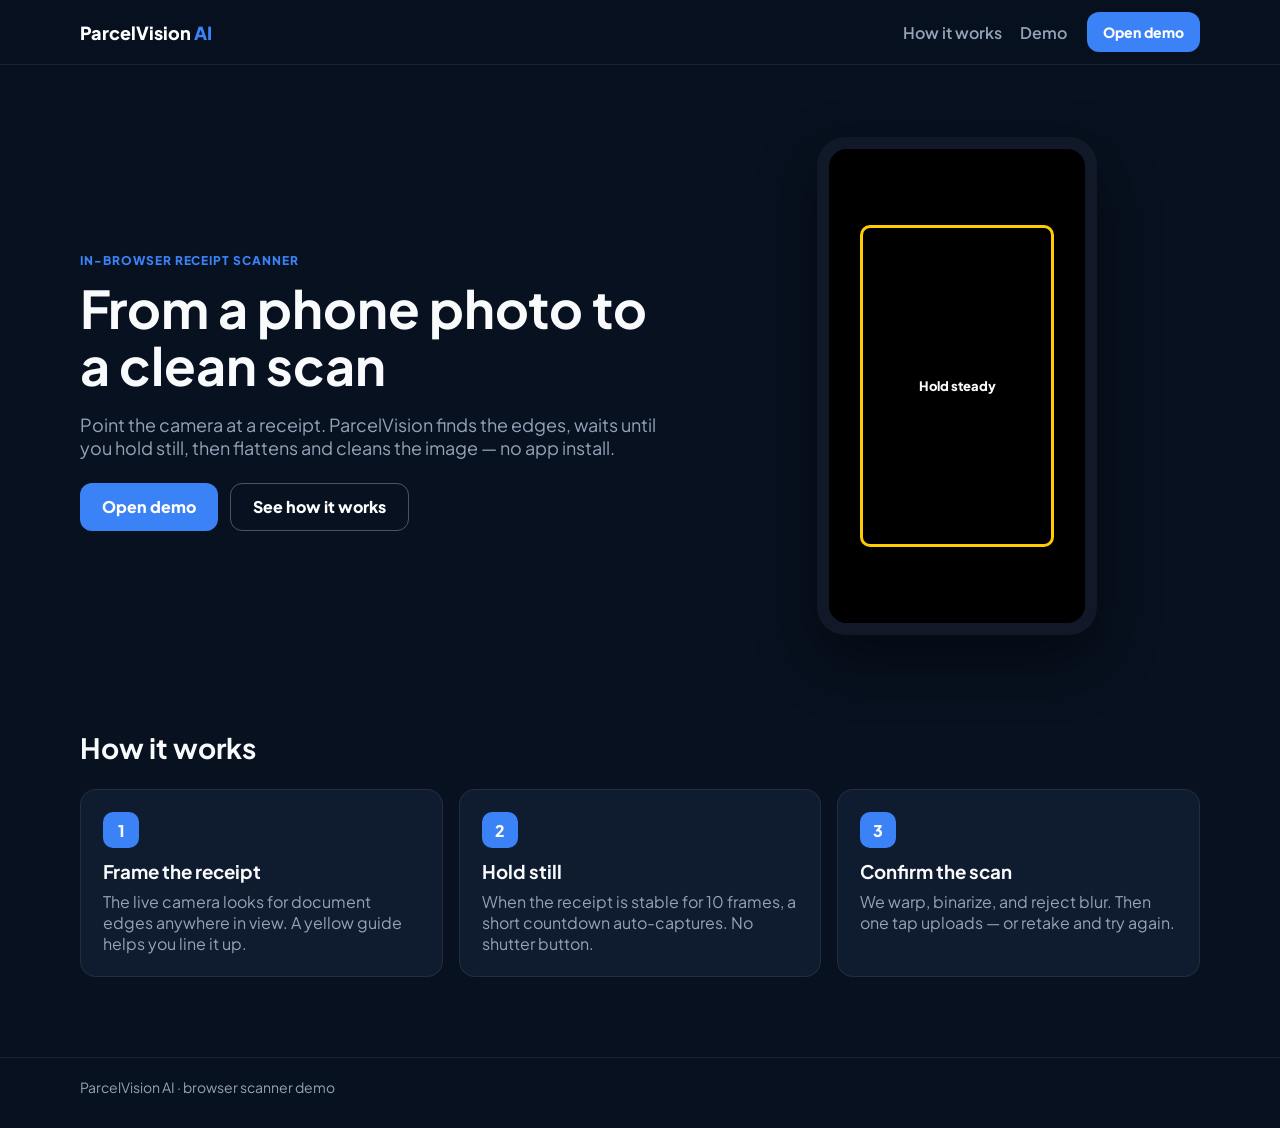
==== commit 0fde7af2: "Publish ParcelVision landing and linear scanner to Pages. Replace the admin mock with a product land" ====
--- a/docs/index.html
+++ b/docs/index.html
@@ -1,870 +1,73 @@
 <!doctype html>
-<html lang="th" data-theme="admin">
+<html lang="en">
 <head>
 <meta charset="utf-8">
 <meta name="viewport" content="width=device-width, initial-scale=1">
-<title>ParcelVision AI · Snap &amp; Approve</title>
-
-<!-- Roboto + Prompt + Material Icons (same pairing the original product used). -->
+<title>ParcelVision AI · From a phone photo to a clean scan</title>
 <link rel="preconnect" href="https://fonts.googleapis.com">
 <link rel="preconnect" href="https://fonts.gstatic.com" crossorigin>
-<link rel="stylesheet" href="https://fonts.googleapis.com/css2?family=Roboto:wght@300;400;500;700&display=swap">
-<link rel="stylesheet" href="https://fonts.googleapis.com/css2?family=Prompt:ital,wght@0,300;0,400;0,500;0,600;0,700;1,400&display=swap">
-<link rel="stylesheet" href="https://fonts.googleapis.com/icon?family=Material+Icons">
-<link rel="stylesheet" href="https://fonts.googleapis.com/css2?family=Material+Symbols+Outlined:opsz,wght,FILL,GRAD@20..48,100..700,0..1,-50..200">
-<link rel="stylesheet" href="https://fonts.servicemind.asia/fnt-awsome-5/font-awesome-5.15.4.min.css">
+<link rel="stylesheet" href="https://fonts.googleapis.com/css2?family=Plus+Jakarta+Sans:wght@500;600;700;800&display=swap">
+<link rel="stylesheet" href="parcelvision.css">
+</head>
+<body class="landing">
+<header class="pv-nav">
+  <div class="pv-wrap pv-nav-inner">
+    <a class="pv-brand" href="index.html">ParcelVision <span>AI</span></a>
+    <nav class="pv-nav-links">
+      <a href="#how">How it works</a>
+      <a href="demo.html">Demo</a>
+    </nav>
+    <a class="pv-btn pv-btn-sm" href="demo.html">Open demo</a>
+  </div>
+</header>
 
-<!-- The design system: tokens, Material substrate, and every .tis-* rule. -->
-<link rel="stylesheet" href="parcelvision.css">
-
-<style>
-/* Icon fonts (Material Icons + Material Symbols) โหลดจาก Google CDN — บนเน็ต
-   ช้า/throttle ตัว fallback ปล่อยให้ ligature เช่น "photo_camera" โผล่ทะลุ
-   overflow:hidden ของ .mat-icon 24×24 ออกมาเป็น "ph" ให้เห็น
-   Fix: ทำให้ text โปร่งใสไปก่อน แล้ว JS ด้านล่างเปิดสีคืนเมื่อ font โหลดจริง */
-.material-icons, .material-symbols-outlined { color: transparent; }
-html.fonts-ready .material-icons,
-html.fonts-ready .material-symbols-outlined { color: inherit; }
-
-/* Page bootstrap — same four rules the billing mock-up uses; in the Angular app
-   they come from Material typography and Tailwind preflight. */
-* { box-sizing: border-box; }
-html, body { height: 100%; }
-body { margin: 0; font: 400 14px/1.5 var(--font-family); color: var(--tis-dark); background: #fff; }
-.sm-shell { display: flex; flex-direction: column; height: 100%; }
-
-/* Thai copy renders in Prompt. */
-.sm-th { font-family: Prompt, var(--font-family); }
-
-/* ---- screen switcher -------------------------------------------------- */
-.sm-screen { display: none; }
-.sm-screen.active { display: block; }
-
-/* ---- capture ---------------------------------------------------------- */
-.sm-capture-grid { display: grid; gap: 14px; grid-template-columns: 1fr; }
-@media (min-width: 992px) { .sm-capture-grid { grid-template-columns: minmax(0, 420px) minmax(0, 1fr); } }
-
-/* The viewfinder: a live <video> with the corner brackets on top that tell the
-   operator where to aim the label. Before the stream starts (or when the camera
-   is refused) the same box shows the hint / reason instead. */
-.sm-view {
-  position: relative; aspect-ratio: 4 / 3; border-radius: 10px; overflow: hidden;
-  background: #23272b radial-gradient(120% 90% at 50% 0%, rgba(255,255,255,.14), transparent 60%);
-  display: flex; align-items: center; justify-content: center;
-}
-.sm-view video { position: absolute; inset: 0; width: 100%; height: 100%; object-fit: contain; display: none; background: #000; }
-.sm-view.is-live video { display: block; }
-.sm-view.is-live .sm-view-hint { display: none; }
-.sm-view-coach {
-  position: absolute; left: 12%; right: 12%; bottom: 16%; z-index: 3; pointer-events: none;
-  text-align: center; color: #fff; font-size: 13px; font-weight: 500; line-height: 1.35;
-  text-shadow: 0 1px 4px rgba(0,0,0,.7); display: none;
-}
-.sm-view.is-live .sm-view-coach { display: block; }
-.sm-view-frame { position: absolute; inset: 12% 10%; }
-.sm-view-frame i {
-  position: absolute; width: 26px; height: 26px;
-  border: 3px solid rgba(255,255,255,.9); border-radius: 3px;
-}
-.sm-view-frame i:nth-child(1) { top: 0; left: 0; border-right: 0; border-bottom: 0; }
-.sm-view-frame i:nth-child(2) { top: 0; right: 0; border-left: 0; border-bottom: 0; }
-.sm-view-frame i:nth-child(3) { bottom: 0; left: 0; border-right: 0; border-top: 0; }
-.sm-view-frame i:nth-child(4) { bottom: 0; right: 0; border-left: 0; border-top: 0; }
-.sm-view-hint { color: rgba(255,255,255,.86); font-size: 13px; text-align: center; padding: 0 24px; z-index: 1; }
-.sm-view-hint .material-icons { font-size: 34px; width: 34px; height: 34px; display: block; margin: 0 auto 6px; opacity: .8; }
-
-/* PRD scanner: the video never leaves the browser. The mask and fixed guide
-   solve capture framing in MVP; OpenCV quadrilateral detection is phase 3. */
-.sm-camera-entry { padding: 22px 16px; text-align: center; border: 1px solid var(--tis-light-dark); border-radius: 10px; background: var(--tis-light-2); }
-.sm-camera-entry .material-icons { font-size: 42px; width: 42px; height: 42px; color: var(--tis-primary); }
-.sm-camera-entry-actions { display: flex; flex-wrap: wrap; justify-content: center; gap: 8px; margin-top: 14px; }
-.sm-scanner[hidden], .sm-capture-preview[hidden], .sm-camera-entry[hidden],
-#sm-crop-editor[hidden] { display: none !important; }
-.sm-view-mask { position: absolute; inset: 0; z-index: 1; pointer-events: none; box-shadow: inset 0 0 0 999px rgba(0,0,0,.40); clip-path: polygon(0 0,100% 0,100% 100%,0 100%,0 0,10% 13%,10% 87%,90% 87%,90% 13%,10% 13%); }
-.sm-view-frame { z-index: 2; border: 2px solid rgba(255,255,255,.9); border-radius: 6px; transition: border-color .15s, box-shadow .15s; }
-.sm-view[data-quality="warning"] .sm-view-frame { border-color: #f59e0b; }
-.sm-view[data-quality="danger"] .sm-view-frame { border-color: #ef4444; }
-.sm-view[data-quality="ready"] .sm-view-frame { border-color: #22c55e; box-shadow: 0 0 0 3px rgba(34,197,94,.24); }
-.sm-view-overlay { position: absolute; inset: 0; z-index: 2; pointer-events: none; display: none; }
-.sm-view.is-quad .sm-view-overlay { display: block; }
-.sm-view.is-quad .sm-view-mask,
-.sm-view.is-quad .sm-view-frame { display: none; }
-.sm-view-overlay .sm-poly { fill: none; stroke-width: 0.012; stroke-linejoin: round; }
-.sm-view[data-quality="warning"] .sm-poly { stroke: #f59e0b; }
-.sm-view[data-quality="danger"] .sm-poly { stroke: #ef4444; }
-.sm-view[data-quality="ready"] .sm-poly { stroke: #22c55e; }
-.sm-view[data-quality="neutral"] .sm-poly { stroke: rgba(255,255,255,.85); }
-.sm-crop-editor {
-  position: fixed; inset: 0; z-index: 48; background: rgba(0,0,0,.55);
-  display: flex; align-items: center; justify-content: center; padding: 16px;
-}
-.sm-crop-editor[hidden] { display: none !important; }
-.sm-crop-editor-card { background: #fff; border-radius: 10px; padding: 14px; width: min(720px, 100%); }
-#sm-crop-canvas { width: 100%; height: auto; touch-action: none; background: #23272b; border-radius: 8px; cursor: crosshair; display: block; }
-.sm-quality { display: flex; align-items: center; gap: 8px; min-height: 30px; margin-top: 10px; padding: 6px 9px; border-radius: 6px; background: var(--tis-light-2); font-size: 12.5px; }
-.sm-quality-dot { width: 9px; height: 9px; border-radius: 50%; background: #9ca3af; flex: 0 0 auto; }
-.sm-quality[data-level="warning"] .sm-quality-dot { background: #f59e0b; }
-.sm-quality[data-level="danger"] .sm-quality-dot { background: #ef4444; }
-.sm-quality[data-level="ready"] .sm-quality-dot { background: #22c55e; }
-.sm-preview-grid { display: grid; grid-template-columns: 1fr 1fr; gap: 10px; }
-.sm-preview-grid figure { margin: 0; }
-.sm-preview-grid img { width: 100%; aspect-ratio: 4/3; object-fit: contain; border-radius: 8px; background: #23272b; }
-.sm-preview-grid figcaption { margin-top: 4px; font-size: 11.5px; color: var(--tis-text-color); }
-.sm-quality-list { display: grid; gap: 5px; margin: 12px 0; font-size: 12.5px; }
-.sm-quality-list .ok { color: var(--tis-success-dark); }
-.sm-quality-list .bad { color: var(--tis-danger); }
-@media (max-width: 520px) { .sm-preview-grid { grid-template-columns: 1fr; } }
-
-/* Camera-live overlay: a close button top-right of the viewfinder. Without
-   it there's no way out of a live stream except by shooting or leaving the
-   page — Snapchat/IG-story pattern users already recognise. Gated on
-   .sm-view.is-live so the same DOM is invisible before the camera starts. */
-.sm-cam-close {
-  position: absolute; top: 8px; right: 8px; z-index: 3;
-  width: 34px; height: 34px; border: 0; border-radius: 999px; padding: 0;
-  background: rgba(0,0,0,.55); color: #fff; cursor: pointer;
-  display: none; align-items: center; justify-content: center;
-}
-.sm-cam-close:hover { background: rgba(0,0,0,.75); }
-.sm-cam-close .material-icons { font-size: 20px; width: 20px; height: 20px; }
-.sm-view.is-live .sm-cam-close { display: inline-flex; }
-
-.sm-shutter {
-  width: 66px; height: 66px; border-radius: 50%; border: 0; cursor: pointer;
-  background: var(--tis-primary); color: #fff; box-shadow: 0 2px 10px rgba(0,0,0,.25);
-  display: flex; align-items: center; justify-content: center;
-}
-.sm-shutter:active { transform: scale(.96); }
-.sm-shutter .material-icons { font-size: 30px; width: 30px; height: 30px; }
-
-/* Desktop has no camera on most reception PCs — the same card offers a drop
-   zone instead. Both are always in the DOM; only the copy differs. */
-.sm-drop {
-  border: 1px dashed var(--tis-primary-light); border-radius: 8px; padding: 12px;
-  text-align: center; font-size: 12.5px; color: var(--tis-text-color); cursor: pointer;
-}
-
-/* ---- queue ------------------------------------------------------------ */
-.sm-queue { display: grid; gap: 10px; grid-template-columns: 1fr; }
-@media (min-width: 1400px) { .sm-queue { grid-template-columns: repeat(2, minmax(0, 1fr)); } }
-.sm-qcard {
-  display: flex; gap: 11px; align-items: flex-start; cursor: pointer;
-  border: 1px solid #eef0f2; border-radius: 8px; padding: 10px; background: #fff;
-}
-.sm-qcard:hover { border-color: var(--tis-primary-light); }
-.sm-qcard.is-review { background: #fffbeb; border-color: #fcd34d; }
-.sm-qcard.is-reading { background: var(--tis-light-2); }
-.sm-qcard.is-error { background: #fef2f2; border-color: #fca5a5; cursor: default; }
-.sm-thumb { width: 66px; height: 66px; border-radius: 6px; object-fit: cover; flex: 0 0 auto; background: #23272b; }
-.sm-qcard-body { min-width: 0; flex: 1 1 auto; }
-.sm-qcard-title { font-weight: 500; font-size: 13.5px; color: var(--tis-heading-color); }
-.sm-qcard-meta { font-size: 12px; color: var(--tis-text-color); }
-
-/* Shimmer while Gemini is reading. */
-.sm-bar { height: 9px; border-radius: 4px; background: linear-gradient(90deg,#eceff1 25%,#f6f7f8 37%,#eceff1 63%); background-size: 400% 100%; animation: sm-sheen 1.2s linear infinite; }
-@keyframes sm-sheen { 0% { background-position: 100% 0 } 100% { background-position: 0 0 } }
-
-/* ---- confidence-annotated fields -------------------------------------- */
-.sm-field { border-left: 3px solid #d1d5db; padding: 8px 0 8px 11px; }
-.sm-field + .sm-field { border-top: 1px solid #f1f3f5; }
-.sm-field--auto  { border-left-color: #16a34a; }
-.sm-field--check { border-left-color: #f59e0b; background: #fffdf7; }
-.sm-field--pick  { border-left-color: #dc2626; background: #fef7f7; }
-.sm-field-head { display: flex; align-items: center; justify-content: space-between; gap: 8px; }
-.sm-field-label { font-size: 11.5px; color: var(--tis-text-color); text-transform: uppercase; letter-spacing: .3px; }
-.sm-field-value { font-size: 15px; font-weight: 500; color: var(--tis-heading-color); }
-.sm-field-value.is-empty { color: #dc2626; font-weight: 400; font-style: italic; }
-.sm-chiprow { display: flex; flex-wrap: wrap; gap: 6px; margin-top: 7px; }
-.sm-choice {
-  border: 1px solid #d8dbe0; background: #fff; border-radius: 999px; cursor: pointer;
-  padding: 4px 11px; font: inherit; font-size: 12.5px; color: var(--tis-dark);
-}
-.sm-choice:hover { border-color: var(--tis-primary); }
-.sm-choice.active { background: var(--tis-primary); border-color: var(--tis-primary); color: #fff; }
-
-/* ---- review sheet ----------------------------------------------------- */
-.sm-scrim { position: fixed; inset: 0; background: rgba(0,0,0,.32); z-index: 40; opacity: 0; visibility: hidden; transition: opacity .2s; }
-.sm-sheet {
-  position: fixed; left: 0; right: 0; bottom: 0; z-index: 41; background: #fff;
-  border-radius: 14px 14px 0 0; box-shadow: 0 -2px 18px rgba(0,0,0,.18);
-  max-height: 92vh; overflow: auto; transform: translateY(100%); transition: transform .24s cubic-bezier(.4,0,.2,1);
-  /* Desktop breakpoint ล็อก sheet ไว้ที่ position:fixed กลางจอด้วย opacity:0
-     opacity ไม่บล็อก pointer events → sheet ที่ปิดยังกินคลิกใน 560×86vh กลางจอ
-     ทับปุ่มในการ์ดคิว. pointer-events:none แก้ให้ sheet ปิดไม่กินคลิก */
-  pointer-events: none;
-}
-body.sm-sheet-open .sm-sheet { pointer-events: auto; }
-body.sm-sheet-open .sm-scrim { opacity: 1; visibility: visible; }
-body.sm-sheet-open .sm-sheet { transform: translateY(0); }
-/* ต้องอยู่ทีหลังสถานะเปิดของมือถือ: specificity เท่ากัน ตัวที่ประกาศหลังชนะ
-   ถ้าสลับลำดับ translateY(0) จะทับ translate(-50%,-50%) แล้ว popup จะตกขอบล่างจอ */
-@media (min-width: 992px) {
-  .sm-sheet { left: 50%; right: auto; bottom: auto; top: 50%; width: 560px; max-height: 86vh; border-radius: 10px; transform: translate(-50%, -40%); opacity: 0; }
-  body.sm-sheet-open .sm-sheet { transform: translate(-50%, -50%); opacity: 1; }
-}
-.sm-sheet-head { position: sticky; top: 0; background: #fff; padding: 14px 16px 10px; border-bottom: 1px solid #eef0f2; display: flex; align-items: center; gap: 10px; }
-.sm-sheet-body { padding: 4px 16px 16px; }
-.sm-sheet-foot { position: sticky; bottom: 0; background: #fff; border-top: 1px solid #eef0f2; padding: 12px 16px; display: flex; gap: 10px; }
-.sm-sheet-photo { width: 100%; height: 190px; object-fit: cover; border-radius: 8px; background: #23272b; }
-
-/* ---- approve ---------------------------------------------------------- */
-/* One state, two presentations: the table on a desk, stacked cards on a phone. */
-.sm-approve-cards { display: none; }
-@media (max-width: 991px) { .sm-approve-table { display: none; } .sm-approve-cards { display: grid; gap: 10px; } }
-.sm-approve-table td { vertical-align: middle; }
-.sm-actionbar { display: flex; flex-wrap: wrap; gap: 10px; align-items: center; justify-content: flex-end; }
-button[disabled] { opacity: .45; pointer-events: none; }
-
-/* ---- confirm dialog --------------------------------------------------- */
-.sm-dialog-wrap { position: fixed; inset: 0; z-index: 50; display: none; align-items: center; justify-content: center; background: rgba(0,0,0,.32); padding: 16px; }
-body.sm-dialog-open .sm-dialog-wrap { display: flex; }
-
-.sm-code { font: 12.5px/1.6 ui-monospace, SFMono-Regular, Menlo, monospace; background: var(--tis-light-2); border: 1px solid var(--tis-light-dark); border-radius: 6px; padding: 12px; overflow: auto; white-space: pre; }
-
-/* ---- real mobile (< 992px) ---------------------------------------------
-   ระบบสีลของ Angular Material ทำให้ sidenav กว้าง 285px คงที่ กินจอ iPhone (390px)
-   ไป ~73% เนื้อหาแทบไม่เหลือที่ ที่นี่บน mockup ยังไม่มี hamburger — ซ่อน sidenav
-   ไปก่อนเพื่อโฟกัสที่ flow ถ่าย/ตรวจ/approve
-   ponytail: ในแอปจริงจะต้องเพิ่มปุ่ม hamburger เปิด mat-drawer แบบ over ที่ toolbar */
-@media (max-width: 991px) {
-  mat-drawer.drawer { display: none; }
-  .tis-main-container { padding-left: 12px; padding-right: 12px; }
-
-  /* header ปุ่มยาว ๆ ตกบรรทัดได้ */
-  .tis-page-header { flex-wrap: wrap; row-gap: 10px; }
-  .tis-page-header > .tis-inline-group { width: 100%; justify-content: flex-end; flex-wrap: wrap; }
-
-  /* stepper 4 ขั้นบนหัวหน้า ให้ scroll แนวนอนแทนตกบรรทัด กันตัวหนังสือขาด */
-  #sm-steps { flex-wrap: nowrap; overflow-x: auto; -webkit-overflow-scrolling: touch; }
-  #sm-steps > .tis-pill { flex-shrink: 0; }
-
-  /* ปุ่มถ่ายรูปนิ้วโป้ง — ขยาย hit target เข้าใกล้ 48px WCAG */
-  .sm-shutter { width: 72px; height: 72px; }
-}
-</style>
-</head>
-
-<body class="sm-th">
-<div class="sm-shell">
-
-  <!-- ===== toolbar ====================================================== -->
-  <mat-toolbar class="mat-toolbar header mat-toolbar-single-row">
-    <button class="mdc-icon-button mat-mdc-icon-button mat-mdc-button-base icon-btn">
-      <span class="material-symbols-outlined">window</span>
-    </button>
-    <b style="font-size:22px;margin-left:6px">ParcelVision <i style="font-style:normal;color:#9e9e9e">AI</i></b>
-    <span class="spacer"></span>
-    <button class="mdc-icon-button mat-mdc-icon-button mat-mdc-button-base icon-btn">
-      <mat-icon class="mat-icon material-icons">phone_iphone</mat-icon>
-    </button>
-    <button class="mdc-icon-button mat-mdc-icon-button mat-mdc-button-base icon-btn">
-      <mat-icon class="mat-icon material-icons">notifications</mat-icon>
-    </button>
-    <button class="mdc-button mat-mdc-button-base profile-btn mat-mdc-button">
-      <span class="mdc-button__label">
-        <mat-icon class="mat-icon material-icons">account_circle</mat-icon>
-        <span class="profile-info">operator</span>
-      </span>
-    </button>
-  </mat-toolbar>
-
-  <mat-drawer-container style="flex:1 1 auto;min-height:0">
-
-    <!-- ===== sidenav =================================================== -->
-    <mat-drawer class="mat-drawer drawer">
-      <mat-list class="mat-mdc-list h-full overflow-auto">
-        <mat-list-item class="mat-mdc-list-item custom-mat-list-item">
-          <span class="mdc-list-item__content">
-            <a href="#"><p><mat-icon class="mat-icon material-icons">home</mat-icon><span>Home</span></p></a>
-          </span>
-        </mat-list-item>
-
-        <div class="p-2"><mat-divider class="mat-divider mat-divider-horizontal"></mat-divider></div>
-
-        <mat-expansion-panel class="mat-expansion-panel custom-expansion-panel mat-expanded">
-          <mat-expansion-panel-header class="mat-expansion-panel-header">
-            <span class="mat-content">
-              <mat-panel-title class="mat-expansion-panel-header-title">
-                <mat-icon class="mat-icon material-icons">inventory_2</mat-icon><span>Parcel Management</span>
-              </mat-panel-title>
-            </span>
-            <span class="mat-expansion-indicator"></span>
-          </mat-expansion-panel-header>
-          <div class="mat-expansion-panel-content-wrapper">
-            <div class="mat-expansion-panel-content">
-              <div class="mat-expansion-panel-body">
-                <mat-list-item class="mat-mdc-list-item custom-mat-list-item">
-                  <span class="mdc-list-item__content"><a href="parcel-list.html" class="active"><p><span>Manage Parcel</span></p></a></span>
-                </mat-list-item>
-                <mat-list-item class="mat-mdc-list-item custom-mat-list-item">
-                  <span class="mdc-list-item__content"><a href="#"><p><span>Parcel Setting</span></p></a></span>
-                </mat-list-item>
-              </div>
-            </div>
-          </div>
-        </mat-expansion-panel>
-
-        <mat-expansion-panel class="mat-expansion-panel custom-expansion-panel">
-          <mat-expansion-panel-header class="mat-expansion-panel-header">
-            <span class="mat-content">
-              <mat-panel-title class="mat-expansion-panel-header-title">
-                <mat-icon class="mat-icon material-icons">apartment</mat-icon><span>Property Setup</span>
-              </mat-panel-title>
-            </span>
-            <span class="mat-expansion-indicator"></span>
-          </mat-expansion-panel-header>
-          <div class="mat-expansion-panel-content-wrapper">
-            <div class="mat-expansion-panel-content">
-              <div class="mat-expansion-panel-body">
-                <mat-list-item class="mat-mdc-list-item custom-mat-list-item">
-                  <span class="mdc-list-item__content"><a href="#"><p><span>Building</span></p></a></span>
-                </mat-list-item>
-                <mat-list-item class="mat-mdc-list-item custom-mat-list-item">
-                  <span class="mdc-list-item__content"><a href="#"><p><span>Property Unit</span></p></a></span>
-                </mat-list-item>
-              </div>
-            </div>
-          </div>
-        </mat-expansion-panel>
-
-        <div class="p-2"><mat-divider class="mat-divider mat-divider-horizontal"></mat-divider></div>
-
-        <mat-list-item class="mat-mdc-list-item custom-mat-list-item">
-          <span class="mdc-list-item__content">
-            <a href="#"><p><mat-icon class="mat-icon material-icons">insert_chart_outlined</mat-icon><span>Organisation Statistics</span></p></a>
-          </span>
-        </mat-list-item>
-      </mat-list>
-    </mat-drawer>
-
-    <!-- ===== page ====================================================== -->
-    <mat-drawer-content>
-      <div class="tis-main-container">
-        <div class="tis-page">
-
-          <ul class="tis-breadcrumb">
-            <li class="tis-breadcrumb-item"><a href="#">Home</a></li>
-            <li class="tis-breadcrumb-item"><a href="#">Parcel Management</a></li>
-            <li class="tis-breadcrumb-item"><a href="parcel-list.html">Manage Parcel</a></li>
-            <li class="tis-breadcrumb-item active">Add New Parcel (Snap &amp; Approve)</li>
-          </ul>
-
-          <div class="tis-page-header">
-            <div class="tis-page-title">รับพัสดุด้วยกล้อง</div>
-            <ul class="tis-inline-group">
-              <li class="tis-inline-group-item">
-                <button class="mdc-button mat-mdc-button-base tis-text-upper tis-btn-primary" onclick="resetDemo()">
-                  <span class="mdc-button__label"><mat-icon class="mat-icon material-icons">restart_alt</mat-icon>เริ่มสาธิตใหม่</span>
-                </button>
-              </li>
-            </ul>
-          </div>
-
-          <div class="tis-page-body">
-
-            <!-- flow switcher ------------------------------------------- -->
-            <div class="tis-pill-tabs" id="sm-steps" style="margin-bottom:14px;flex-wrap:wrap">
-              <button class="tis-pill active" data-screen="capture">1 &middot; ถ่ายรูป &amp; AI อ่านค่า</button>
-              <button class="tis-pill" data-screen="review">2 &middot; ตรวจค่าที่ AI ไม่มั่นใจ</button>
-              <button class="tis-pill" data-screen="approve">3 &middot; Approve ทั้งชุด</button>
-              <button class="tis-pill" data-screen="done">4 &middot; เสร็จสิ้น</button>
-            </div>
-
-            <!-- ============================================================
-                 SCREEN 1 — ถ่ายรูป & AI อ่านค่า
-                 ============================================================ -->
-            <div class="sm-screen active" id="screen-capture">
-
-              <div class="tis-help-box tis-help-box--blue" style="display:flex;gap:11px;margin-bottom:14px">
-                <div class="tis-callout-icon"><mat-icon class="mat-icon material-icons">auto_awesome</mat-icon></div>
-                <div>
-                  <b>ถ่ายรูปฉลากพัสดุ แล้วปล่อยให้ AI กรอกให้.</b>
-                  ตั้งโครงการและจุดเก็บครั้งเดียวต่อรอบ แล้วยิงรูปต่อกันได้เรื่อย ๆ
-                  ระบบส่งรูปให้ Gemini อ่านเลขพัสดุ ขนส่ง ผู้รับ ชั้น/แผนก ขนาดกล่อง และสภาพพัสดุ
-                  พนักงานแตะเฉพาะฟิลด์ที่ AI ไม่มั่นใจ ไม่ต้องพิมพ์ในเส้นทางปกติ
-                </div>
-              </div>
-
-              <!-- context: ตั้งครั้งเดียวต่อรอบ -->
-              <div class="tis-section">
-                <div class="tis-label" style="margin-bottom:14px">
-                  ตั้งค่ารอบนี้ (ตั้งครั้งเดียว)
-                  <mat-icon class="mat-icon material-icons tis-mat-icon-sm">help</mat-icon>
-                </div>
-                <div class="flex flex-wrap gap-3">
-                  <mat-form-field class="mat-mdc-form-field tis-mat-form-field flex-1" style="min-width:220px">
-                    <div class="mat-mdc-text-field-wrapper">
-                      <div class="mat-mdc-form-field-flex">
-                        <div class="mdc-notched-outline">
-                          <div class="mdc-notched-outline__leading"></div>
-                          <div class="mdc-notched-outline__notch">
-                            <label class="mdc-floating-label mat-mdc-floating-label mdc-floating-label--float-above">Project</label>
-                          </div>
-                          <div class="mdc-notched-outline__trailing"></div>
-                        </div>
-                        <div class="mat-mdc-form-field-infix">
-                          <div class="mat-mdc-select">
-                            <div class="mat-mdc-select-value">AIS Tower 1 (Phahonyothin)</div>
-                            <div class="mat-mdc-select-arrow-wrapper"><div class="mat-mdc-select-arrow"></div></div>
-                          </div>
-                        </div>
-                      </div>
-                    </div>
-                    <div class="mat-mdc-form-field-subscript-wrapper">จำค่าที่ใช้ล่าสุดของผู้ใช้คนนี้</div>
-                  </mat-form-field>
-
-                  <mat-form-field class="mat-mdc-form-field tis-mat-form-field flex-1" style="min-width:220px">
-                    <div class="mat-mdc-text-field-wrapper">
-                      <div class="mat-mdc-form-field-flex">
-                        <div class="mdc-notched-outline">
-                          <div class="mdc-notched-outline__leading"></div>
-                          <div class="mdc-notched-outline__notch">
-                            <label class="mdc-floating-label mat-mdc-floating-label mdc-floating-label--float-above">Storage Location</label>
-                          </div>
-                          <div class="mdc-notched-outline__trailing"></div>
-                        </div>
-                        <div class="mat-mdc-form-field-infix">
-                          <div class="mat-mdc-select">
-                            <div class="mat-mdc-select-value">ล็อบบี้ (002)</div>
-                            <div class="mat-mdc-select-arrow-wrapper"><div class="mat-mdc-select-arrow"></div></div>
-                          </div>
-                        </div>
-                      </div>
-                    </div>
-                    <div class="mat-mdc-form-field-subscript-wrapper">ใช้กับทุกชิ้นในรอบนี้ ไม่ถามซ้ำ</div>
-                  </mat-form-field>
-
-                  <mat-form-field class="mat-mdc-form-field tis-mat-form-field flex-1" style="min-width:220px">
-                    <div class="mat-mdc-text-field-wrapper">
-                      <div class="mat-mdc-form-field-flex">
-                        <div class="mdc-notched-outline">
-                          <div class="mdc-notched-outline__leading"></div>
-                          <div class="mdc-notched-outline__notch">
-                            <label class="mdc-floating-label mat-mdc-floating-label mdc-floating-label--float-above">Arrived On</label>
-                          </div>
-                          <div class="mdc-notched-outline__trailing"></div>
-                        </div>
-                        <div class="mat-mdc-form-field-infix"><input class="mat-mdc-input-element" value="18/09/2026 14:17" readonly></div>
-                        <div class="mat-mdc-form-field-icon-suffix"><mat-icon class="mat-icon material-icons">event</mat-icon></div>
-                      </div>
-                    </div>
-                    <div class="mat-mdc-form-field-subscript-wrapper">เวลาปัจจุบันอัตโนมัติ</div>
-                  </mat-form-field>
-                </div>
-
-                <div style="margin-top:2px">
-                  <mat-checkbox class="mat-mdc-checkbox tis-mat-checkbox-primary mat-mdc-checkbox-checked">
-                    <div class="mdc-form-field">
-                      <div class="mdc-checkbox">
-                        <input type="checkbox" class="mdc-checkbox__native-control" checked>
-                        <div class="mdc-checkbox__background">
-                          <svg class="mdc-checkbox__checkmark" viewBox="0 0 24 24"><path fill="none" d="M1.73,12.91 8.1,19.28 22.79,4.59"></path></svg>
-                        </div>
-                      </div>
-                      <label class="mdc-label">แจ้งเตือนผู้รับทันทีเมื่อ Approve</label>
-                    </div>
-                  </mat-checkbox>
-                </div>
-              </div>
-
-              <div class="sm-capture-grid">
-
-                <!-- camera / upload -->
-                <div class="tis-section" style="margin:0">
-                  <div class="tis-label" style="margin-bottom:12px">
-                    Scan parcel label
-                    <mat-icon class="mat-icon material-icons tis-mat-icon-sm">help</mat-icon>
-                    <span id="sm-mode"></span>
-                  </div>
-
-                  <div class="sm-camera-entry" id="sm-camera-entry">
-                    <mat-icon class="mat-icon material-icons">document_scanner</mat-icon>
-                    <div style="font-size:17px;font-weight:500;margin-top:8px">Scan parcel label</div>
-                    <div class="tis-text-gray" style="font-size:12.5px;margin-top:4px">
-                      Use your camera to capture the complete shipping label.<br>
-                      Keep the recipient details and barcode visible.
-                    </div>
-                    <div class="sm-camera-entry-actions">
-                      <button class="mdc-button mat-mdc-button-base tis-text-upper tis-btn-filled-primary" type="button" onclick="continueToCamera()">
-                        <span class="mdc-button__label"><mat-icon class="mat-icon material-icons">photo_camera</mat-icon>Continue to camera</span>
-                      </button>
-                      <button class="mdc-button mat-mdc-button-base tis-text-upper tis-btn-primary" type="button" onclick="pickFiles()">
-                        <span class="mdc-button__label">Upload image instead</span>
-                      </button>
-                      <button class="mdc-button mat-mdc-button-base tis-text-upper tis-btn-primary" type="button" onclick="showManualEntry()">
-                        <span class="mdc-button__label">Enter manually</span>
-                      </button>
-                    </div>
-                  </div>
-
-                  <div class="sm-scanner" id="sm-scanner" hidden>
-                    <div class="sm-view" id="sm-view" data-quality="neutral">
-                      <video id="sm-cam" playsinline webkit-playsinline muted autoplay></video>
-                      <button class="sm-cam-close" type="button" onclick="closeScanner()" title="ปิดกล้อง" aria-label="ปิดกล้อง">
-                        <mat-icon class="mat-icon material-icons">close</mat-icon>
-                      </button>
-                      <div class="sm-view-mask"></div>
-                      <div class="sm-view-frame"><i></i><i></i><i></i><i></i></div>
-                      <svg class="sm-view-overlay" id="sm-overlay" viewBox="0 0 1 1" preserveAspectRatio="none" aria-hidden="true">
-                        <defs>
-                          <mask id="sm-poly-mask">
-                            <rect width="1" height="1" fill="white"/>
-                            <polygon id="sm-poly-cut" fill="black" points="0,0 0,0 0,0 0,0"/>
-                          </mask>
-                        </defs>
-                        <rect width="1" height="1" fill="rgba(0,0,0,.45)" mask="url(#sm-poly-mask)"/>
-                        <polygon id="sm-poly" class="sm-poly" points="0,0 0,0 0,0 0,0"/>
-                      </svg>
-                      <div class="sm-view-coach" id="sm-view-coach">Fill the frame with the full shipping label</div>
-                      <div class="sm-view-hint">
-                        <mat-icon class="mat-icon material-icons">center_focus_weak</mat-icon>
-                        <div id="sm-cam-msg">Place the complete shipping label inside the frame.</div>
-                      </div>
-                    </div>
-                    <div class="sm-quality" id="sm-quality" data-level="neutral" role="status" aria-live="polite">
-                      <span class="sm-quality-dot"></span><span id="sm-quality-text">Searching for a label…</span>
-                    </div>
-                    <div class="flex items-center justify-center gap-4" style="margin:12px 0">
-                      <button class="mdc-icon-button mat-mdc-icon-button mat-mdc-button-base icon-btn" type="button" title="สลับกล้อง" onclick="flipCamera()">
-                        <mat-icon class="mat-icon material-icons">flip_camera_ios</mat-icon>
-                      </button>
-                      <button class="sm-shutter" type="button" onclick="captureNow()" title="Capture now">
-                        <mat-icon class="mat-icon material-icons">photo_camera</mat-icon>
-                      </button>
-                      <button class="mdc-icon-button mat-mdc-icon-button mat-mdc-button-base icon-btn" type="button" title="เปิดไฟ" onclick="toggleTorch()">
-                        <mat-icon class="mat-icon material-icons">flashlight_on</mat-icon>
-                      </button>
-                    </div>
-                    <div class="flex flex-wrap justify-center gap-2" style="margin-bottom:8px">
-                      <button class="sm-choice" type="button" onclick="pickFiles()">Upload image</button>
-                      <button class="sm-choice" type="button" onclick="showManualEntry()">Enter tracking manually</button>
-                    </div>
-                  </div>
-
-                  <div class="sm-capture-preview" id="sm-capture-preview" hidden>
-                    <div style="font-weight:500;margin-bottom:8px">Label captured</div>
-                    <div class="sm-preview-grid">
-                      <figure>
-                        <img id="sm-preview-crop" alt="Corrected label crop">
-                        <figcaption>Corrected label crop</figcaption>
-                      </figure>
-                      <figure>
-                        <img id="sm-preview-original" alt="Original capture">
-                        <figcaption>Original image</figcaption>
-                      </figure>
-                    </div>
-                    <div class="sm-quality-list" id="sm-preview-quality"></div>
-                    <div class="flex flex-wrap gap-2" style="margin-top:10px">
-                      <button class="mdc-button mat-mdc-button-base tis-text-upper tis-btn-filled-primary" type="button" id="sm-use-label" onclick="approveCapture()">
-                        <span class="mdc-button__label">Approve</span>
-                      </button>
-                      <button class="mdc-button mat-mdc-button-base tis-text-upper tis-btn-primary" type="button" onclick="retakeCapture()">
-                        <span class="mdc-button__label">Retake with camera</span>
-                      </button>
-                      <button class="mdc-button mat-mdc-button-base tis-text-upper tis-btn-primary" type="button" onclick="openCropEditor()">
-                        <span class="mdc-button__label">Adjust crop</span>
-                      </button>
-                    </div>
-                  </div>
-
-                  <div id="sm-manual-entry" hidden style="margin-top:12px">
-                    <div class="tis-label" style="margin-bottom:8px">Enter tracking number</div>
-                    <input class="mat-mdc-input-element" id="sm-manual-tracking" placeholder="เช่น LEXPU0703623961" style="width:100%;border:1px solid #d8dbe0;border-radius:6px;padding:10px 12px">
-                    <div class="flex gap-2" style="margin-top:8px">
-                      <button class="mdc-button mat-mdc-button-base tis-text-upper tis-btn-filled-primary" type="button" onclick="submitManualEntry()">
-                        <span class="mdc-button__label">Add to queue</span>
-                      </button>
-                      <button class="mdc-button mat-mdc-button-base tis-text-upper tis-btn-primary" type="button" onclick="hideManualEntry()">
-                        <span class="mdc-button__label">Cancel</span>
-                      </button>
-                    </div>
-                  </div>
-
-                  <canvas id="sm-canvas" hidden></canvas>
-                  <input type="file" id="sm-file" accept="image/*" capture="environment" multiple hidden
-                         onchange="filesPicked(this)">
-
-                  <div class="sm-drop" onclick="pickFiles()" ondragover="event.preventDefault()" ondrop="dropFiles(event)">
-                    <mat-icon class="mat-icon material-icons tis-mat-icon-sm">upload_file</mat-icon>
-                    ลากรูปมาวาง หรือคลิกเพื่อเลือกไฟล์ &mdash; สำหรับเครื่องเคาน์เตอร์ที่ไม่มีกล้อง
-                  </div>
-
-                  <div class="tis-help-box tis-help-box--amber" style="display:flex;gap:11px;margin-top:12px">
-                    <div class="tis-callout-icon"><mat-icon class="mat-icon material-icons">tips_and_updates</mat-icon></div>
-                    <div style="font-size:12.5px">
-                      Place the <b>complete shipping label</b> in the frame. The app checks focus and lighting locally — Gemini runs only after you accept the still.
-                    </div>
-                  </div>
-                </div>
-
-                <!-- queue -->
-                <div class="tis-section" style="margin:0">
-                  <div class="tis-page-body-header" style="margin-bottom:12px">
-                    <div class="tis-label" style="margin:0">คิวรอบนี้</div>
-                    <div class="flex items-center gap-2" id="sm-queue-counts"></div>
-                  </div>
-
-                  <div class="sm-queue" id="sm-queue"></div>
-
-                  <div class="tis-data-not-found" id="sm-queue-empty">
-                    <mat-icon class="mat-icon material-icons tis-mat-icon-3x tis-text-light">inbox</mat-icon>
-                    <h5>ยังไม่มีพัสดุในคิว</h5>
-                    <p>กดปุ่มถ่ายรูปเพื่อเริ่มรับพัสดุ ถ่ายต่อกันได้เรื่อย ๆ</p>
-                  </div>
-
-                  <div class="tis-section tis-d-flex tis-justify-content-end" style="margin:14px 0 0;padding:0;border:0">
-                    <ul class="tis-inline-group">
-                      <li class="tis-inline-group-item">
-                        <button class="mdc-button mat-mdc-button-base tis-text-upper tis-btn-primary" onclick="clearQueue()">
-                          <span class="mdc-button__label">ล้างคิว</span>
-                        </button>
-                      </li>
-                      <li class="tis-inline-group-item">
-                        <button class="mdc-button mat-mdc-button-base tis-text-upper tis-btn-filled-primary" id="sm-to-approve" onclick="go('approve')">
-                          <span class="mdc-button__label">ตรวจและ Approve<mat-icon class="mat-icon material-icons">arrow_forward</mat-icon></span>
-                        </button>
-                      </li>
-                    </ul>
-                  </div>
-                </div>
-              </div>
-            </div>
-
-            <!-- ============================================================
-                 SCREEN 3 — Approve ทั้งชุด
-                 (screen 2 คือ bottom sheet ที่เปิดทับหน้านี้/หน้าถ่ายรูป)
-                 ============================================================ -->
-            <div class="sm-screen" id="screen-approve">
-
-              <div class="tis-kpi-strip" style="margin-bottom:15px">
-                <div class="tis-summary-card tis-stat--neutral">
-                  <div class="tis-stat-head"><mat-icon class="mat-icon material-icons tis-stat-icon">inventory_2</mat-icon>พัสดุในชุดนี้</div>
-                  <b style="font-size:24px;font-weight:500" id="kpi-total">0</b>
-                  <div class="tis-text-gray" style="font-size:12px">AIS Tower 1 &middot; ล็อบบี้ (002)</div>
-                </div>
-                <div class="tis-summary-card tis-stat--good">
-                  <div class="tis-stat-head"><mat-icon class="mat-icon material-icons tis-stat-icon">auto_awesome</mat-icon>AI เติมให้</div>
-                  <b style="font-size:24px;font-weight:500" id="kpi-auto">0</b>
-                  <div class="tis-text-gray" style="font-size:12px" id="kpi-auto-sub">จากทั้งหมด 0 ฟิลด์</div>
-                </div>
-                <div class="tis-summary-card tis-stat--warn">
-                  <div class="tis-stat-head"><mat-icon class="mat-icon material-icons tis-stat-icon">touch_app</mat-icon>ต้องตรวจ</div>
-                  <b style="font-size:24px;font-weight:500" id="kpi-review">0</b>
-                  <div class="tis-text-gray" style="font-size:12px">รายการที่ AI ไม่มั่นใจ</div>
-                </div>
-                <div class="tis-summary-card tis-stat--busy">
-                  <div class="tis-stat-head"><mat-icon class="mat-icon material-icons tis-stat-icon">keyboard</mat-icon>ประหยัดการกรอก</div>
-                  <b style="font-size:24px;font-weight:500" id="kpi-saved">0</b>
-                  <div class="tis-text-gray" style="font-size:12px">ครั้งที่ไม่ต้องแตะ/พิมพ์</div>
-                </div>
-              </div>
-
-              <div id="sm-approve-alert"></div>
-
-              <div class="tis-section">
-                <div class="tis-page-body-header" style="margin-bottom:12px">
-                  <div class="tis-label" style="margin:0">
-                    รายการพัสดุที่จะสร้าง
-                    <mat-icon class="mat-icon material-icons tis-mat-icon-sm">help</mat-icon>
-                  </div>
-                  <ul class="tis-btn-group" style="gap:8px">
-                    <li class="tis-btn-group-item">
-                      <button class="mdc-button mat-mdc-button-base mdc-button--unelevated mat-mdc-unelevated-button mat-unthemed tis-text-upper" onclick="go('capture')">
-                        <span class="mdc-button__label"><mat-icon class="mat-icon material-icons">photo_camera</mat-icon>ถ่ายเพิ่ม</span>
-                      </button>
-                    </li>
-                  </ul>
-                </div>
-
-                <!-- desktop: ตาราง -->
-                <div class="tis-table-container sm-approve-table">
-                  <div class="tis-table-container-body">
-                    <div class="tis-table-wrapper">
-                      <table class="tis-table" style="width:100%;border-collapse:collapse">
-                        <thead>
-                          <tr>
-                            <th style="width:74px">รูป</th>
-                            <th>Tracking No.</th>
-                            <th>Carrier</th>
-                            <th>ผู้รับ</th>
-                            <th>ชั้น / แผนก</th>
-                            <th>ประเภท</th>
-                            <th>สภาพ</th>
-                            <th>สถานะ</th>
-                            <th class="text-right">จัดการ</th>
-                          </tr>
-                        </thead>
-                        <tbody id="sm-approve-rows"></tbody>
-                      </table>
-                    </div>
-                  </div>
-                </div>
-
-                <!-- มือถือ: การ์ดซ้อน -->
-                <div class="sm-approve-cards" id="sm-approve-cards"></div>
-
-                <div class="sm-actionbar" style="margin-top:16px">
-                  <span class="tis-text-gray" style="font-size:12.5px;margin-right:auto" id="sm-approve-note"></span>
-                  <button class="mdc-button mat-mdc-button-base tis-text-upper tis-btn-primary" onclick="go('capture')">
-                    <span class="mdc-button__label">ย้อนกลับ</span>
-                  </button>
-                  <button class="mdc-button mat-mdc-button-base tis-text-upper tis-btn-filled-primary" id="sm-approve-btn" onclick="openConfirm()">
-                    <span class="mdc-button__label"><mat-icon class="mat-icon material-icons">task_alt</mat-icon>Approve &amp; แจ้งเตือน</span>
-                  </button>
-                </div>
-              </div>
-
-            </div>
-
-            <!-- ============================================================
-                 SCREEN 4 — เสร็จสิ้น
-                 ============================================================ -->
-            <div class="sm-screen" id="screen-done">
-              <div class="tis-container">
-                <div class="tis-section">
-                  <div class="tis-help-box tis-help-box--green" style="display:flex;gap:11px;margin-bottom:16px">
-                    <div class="tis-callout-icon"><mat-icon class="mat-icon material-icons">check_circle</mat-icon></div>
-                    <div>
-                      <b>บันทึกพัสดุเรียบร้อย.</b>
-                      พัสดุทุกชิ้นถูกสร้างเป็นสถานะ <span class="tis-badge-outline-success tis-badge-sm">Ready for Pick-up</span>
-                      และแจ้งเตือนผู้รับแล้ว
-                    </div>
-                  </div>
-
-                  <div class="tis-label-value-details" style="display:grid;grid-template-columns:repeat(auto-fit,minmax(180px,1fr));gap:14px">
-                    <div><div class="label">Batch ID</div><div class="value" id="done-batch">1621</div></div>
-                    <div><div class="label">จำนวนพัสดุ</div><div class="value" id="done-count">0</div></div>
-                    <div><div class="label">โครงการ</div><div class="value">AIS Tower 1</div></div>
-                    <div><div class="label">จุดเก็บ</div><div class="value">ล็อบบี้ (002)</div></div>
-                    <div><div class="label">บันทึกโดย</div><div class="value">operator</div></div>
-                    <div><div class="label">เวลา</div><div class="value">18/09/2026 14:17</div></div>
-                  </div>
-
-                  <div class="tis-label" style="margin:18px 0 10px">Parcel ID ที่สร้าง</div>
-                  <table class="tis-mini-table">
-                    <thead><tr><th>Parcel ID</th><th>Tracking No.</th><th>ผู้รับ</th><th>ชั้น / แผนก</th><th>สถานะ</th></tr></thead>
-                    <tbody id="done-rows"></tbody>
-                  </table>
-
-                  <div class="sm-actionbar" style="margin-top:18px">
-                    <a class="mdc-button mat-mdc-button-base tis-text-upper tis-btn-primary" href="parcel-list.html">
-                      <span class="mdc-button__label"><mat-icon class="mat-icon material-icons">arrow_back</mat-icon>กลับไปหน้ารายการ</span>
-                    </a>
-                    <button class="mdc-button mat-mdc-button-base tis-text-upper tis-btn-primary" onclick="resetDemo()">
-                      <span class="mdc-button__label"><mat-icon class="mat-icon material-icons">photo_camera</mat-icon>รับพัสดุชุดใหม่</span>
-                    </button>
-                    <button class="mdc-button mat-mdc-button-base tis-text-upper tis-btn-filled-primary">
-                      <span class="mdc-button__label"><mat-icon class="mat-icon material-icons">print</mat-icon>Print Slip</span>
-                    </button>
-                  </div>
-                </div>
-              </div>
-            </div>
-
-          </div><!-- /tis-page-body -->
+<section class="pv-hero">
+  <div class="pv-wrap pv-hero-grid">
+    <div>
+      <p class="pv-kicker">In-browser receipt scanner</p>
+      <h1>From a phone photo to a clean scan</h1>
+      <p class="pv-lead">Point the camera at a receipt. ParcelVision finds the edges, waits until you hold still, then flattens and cleans the image — no app install.</p>
+      <div class="pv-hero-actions">
+        <a class="pv-btn" href="demo.html">Open demo</a>
+        <a class="pv-btn pv-btn-ghost" href="#how">See how it works</a>
+      </div>
+    </div>
+    <div class="pv-hero-card" aria-hidden="true">
+      <div class="pv-phone">
+        <div class="pv-phone-screen">
+          <span class="pv-phone-box"></span>
+          <span class="pv-phone-label">Hold steady</span>
         </div>
       </div>
-    </mat-drawer-content>
-  </mat-drawer-container>
-</div>
-
-<!-- ===== SCREEN 2 — review sheet =======================================
-     บนมือถือเป็น bottom sheet, บนจอกว้างเป็น dialog กลางจอ (media query เดียว).
-     ในแอปจริงคือ mat-bottom-sheet / mat-dialog — ที่นี่วางตำแหน่งเองเพราะไม่มี
-     Angular. ponytail: ไม่มี focus trap, สลับด้วย class บน body.
-     ==================================================================== -->
-<div class="sm-scrim" onclick="closeSheet()"></div>
-<div class="sm-sheet" id="sm-sheet">
-  <div class="sm-sheet-head">
-    <mat-icon class="mat-icon material-icons" style="color:var(--tis-primary)">auto_awesome</mat-icon>
-    <div style="flex:1 1 auto;min-width:0">
-      <h3 class="tis-m-0 tis-mat-sidenav-title" style="font-size:16px">ตรวจค่าที่ AI อ่านได้</h3>
-      <div class="tis-text-gray" style="font-size:12px" id="sm-sheet-sub">&nbsp;</div>
-    </div>
-    <button class="mdc-icon-button mat-mdc-icon-button mat-mdc-button-base icon-btn" onclick="closeSheet()">
-      <mat-icon class="mat-icon material-icons">close</mat-icon>
-    </button>
-  </div>
-
-  <div class="sm-sheet-body">
-    <img class="sm-sheet-photo" id="sm-sheet-photo" alt="รูปพัสดุ">
-    <div id="sm-sheet-alerts"></div>
-    <div id="sm-sheet-fields"></div>
-
-    <mat-form-field class="mat-mdc-form-field tis-mat-form-field tis-w-100" style="margin-top:12px">
-      <div class="mat-mdc-text-field-wrapper">
-        <div class="mat-mdc-form-field-flex">
-          <div class="mdc-notched-outline">
-            <div class="mdc-notched-outline__leading"></div>
-            <div class="mdc-notched-outline__notch">
-              <label class="mdc-floating-label mat-mdc-floating-label">Remarks (ไม่บังคับ)</label>
-            </div>
-            <div class="mdc-notched-outline__trailing"></div>
-          </div>
-          <div class="mat-mdc-form-field-infix"><input class="mat-mdc-input-element"></div>
-          <div class="mat-mdc-form-field-icon-suffix"><mat-icon class="mat-icon material-icons">mic</mat-icon></div>
-        </div>
-      </div>
-      <div class="mat-mdc-form-field-subscript-wrapper">ที่เดียวที่ต้องพิมพ์ &mdash; และข้ามได้</div>
-    </mat-form-field>
-  </div>
-
-  <div class="sm-sheet-foot">
-    <button class="mdc-button mat-mdc-button-base tis-text-upper tis-btn-danger" onclick="dropItem()">
-      <span class="mdc-button__label"><mat-icon class="mat-icon material-icons">delete_outline</mat-icon>ลบรูปนี้</span>
-    </button>
-    <span style="flex:1 1 auto"></span>
-    <button class="mdc-button mat-mdc-button-base tis-text-upper tis-btn-filled-primary" id="sm-sheet-confirm" onclick="confirmItem()">
-      <span class="mdc-button__label">ยืนยัน</span>
-    </button>
-  </div>
-</div>
-
-<div class="sm-crop-editor" id="sm-crop-editor" hidden>
-  <div class="sm-crop-editor-card">
-    <div style="font-weight:500;margin-bottom:8px">Adjust crop</div>
-    <div class="tis-text-gray" style="font-size:12.5px;margin-bottom:10px">Drag the four corners to match the label. Gemini is not called until you Approve.</div>
-    <canvas id="sm-crop-canvas" width="640" height="480"></canvas>
-    <div class="flex flex-wrap gap-2" style="margin-top:12px">
-      <button class="mdc-button mat-mdc-button-base tis-text-upper tis-btn-filled-primary" type="button" onclick="approveCropEdit()">
-        <span class="mdc-button__label">Approve</span>
-      </button>
-      <button class="mdc-button mat-mdc-button-base tis-text-upper tis-btn-primary" type="button" onclick="retakeFromCropEditor()">
-        <span class="mdc-button__label">Retake with camera</span>
-      </button>
-      <button class="mdc-button mat-mdc-button-base tis-text-upper tis-btn-primary" type="button" onclick="cancelCropEdit()">
-        <span class="mdc-button__label">Cancel</span>
-      </button>
     </div>
   </div>
-</div>
+</section>
 
-<!-- ===== confirm dialog ================================================ -->
-<div class="sm-dialog-wrap" onclick="if(event.target===this)closeConfirm()">
-  <div class="tis-simple-confirmation" style="width:100%;max-width:460px">
-    <mat-dialog-container class="mat-mdc-dialog-container">
-      <div class="mat-mdc-dialog-surface">
-        <div class="mat-mdc-dialog-title">
-          <mat-icon class="mat-icon material-icons" style="color:var(--tis-primary)">task_alt</mat-icon>
-          <span>ยืนยันการบันทึกพัสดุ</span>
-        </div>
-        <div class="mat-mdc-dialog-content">
-          <div id="sm-confirm-text"></div>
-        </div>
-        <div class="mat-mdc-dialog-actions">
-          <button class="mdc-button mat-mdc-button-base tis-text-upper tis-btn-primary" onclick="closeConfirm()">
-            <span class="mdc-button__label">ยกเลิก</span>
-          </button>
-          <button class="mdc-button mat-mdc-button-base tis-text-upper tis-btn-filled-primary" onclick="doApprove()">
-            <span class="mdc-button__label">ยืนยัน Approve</span>
-          </button>
-        </div>
-      </div>
-    </mat-dialog-container>
+<section class="pv-how" id="how">
+  <div class="pv-wrap">
+    <h2>How it works</h2>
+    <div class="pv-steps">
+      <article>
+        <span>1</span>
+        <h3>Frame the receipt</h3>
+        <p>The live camera looks for document edges anywhere in view. A yellow guide helps you line it up.</p>
+      </article>
+      <article>
+        <span>2</span>
+        <h3>Hold still</h3>
+        <p>When the receipt is stable for 10 frames, a short countdown auto-captures. No shutter button.</p>
+      </article>
+      <article>
+        <span>3</span>
+        <h3>Confirm the scan</h3>
+        <p>We warp, binarize, and reject blur. Then one tap uploads — or retake and try again.</p>
+      </article>
+    </div>
   </div>
-</div>
+</section>
 
-<script type="module" src="parcel-ocr-app.mjs"></script>
-
+<footer class="pv-foot">
+  <div class="pv-wrap">ParcelVision AI · browser scanner demo</div>
+</footer>
 </body>
 </html>
--- a/docs/parcelvision.css
+++ b/docs/parcelvision.css
@@ -1,3754 +1,216 @@
-/* ParcelVision AI styles — tokens, Material substrate, and .tis-* rules. */
-/* ==========================================================================
-   1. DESIGN TOKENS
-   Verbatim from the `body {}` block of app.servicemind.asia/styles-*.css.
-   Promoted to :root, which is also the admin skin. It must NOT be duplicated
-   onto body: a declaration on body out-ranks a value inherited from
-   [data-theme] on <html>, which would pin every token to the admin palette and
-   dead-lock the theme switcher below. In the real app the block does live on
-   body, and the tenant overrides are injected onto <html> inline — inline
-   styles beat both, so it works there.
-   ========================================================================== */
 :root {
-  --font-family: Roboto, "Helvetica Neue", sans-serif;
-
-  /* sidebar active-item / tenant surface tint */
-  --tis-bg: #CEE0F8;
-  /* brand channel colours */
-  --tis-line: #07b53b;
-  --tis-azure: #0078d4;
-  --tis-azure-hover: #106ebe;
-  /* primary — indigo */
-  --tis-primary-dark: #171775;
-  --tis-primary: #3838a2;
-  --tis-primary-light: #9c9cd1;
-  --tis-primary-lighter: #c3c3e3;
-  /* accent — turquoise */
-  --tis-accent-dark: #1ccbb3;
-  --tis-accent: #40e0d0;
-  --tis-accent-light: #a0f0e8;
-  /* error */
-  --tis-error-dark: #f62727;
-  --tis-error: #fa5151;
-  --tis-error-light: #fda8a8;
-  /* secondary — lavender */
-  --tis-secondary-dark: #d5d5f6;
-  --tis-secondary: #e6e6fa;
-  --tis-secondary-light: #f3f3fd;
-  --tis-gray: #757575;
-  /* success */
-  --tis-success-dark: #248627;
-  --tis-success: #4caf50;
-  --tis-success-light: #a6d7a8;
-  /* info */
-  --tis-info-dark: #13b6e8;
-  --tis-info: #31d2f2;
-  --tis-info-light: #98e9f9;
-  /* warning */
-  --tis-warning-dark: #f35c00;
-  --tis-warning: #f88c00;
-  --tis-warning-light: #fcc680;
-  /* danger */
-  --tis-danger-dark: #961419;
-  --tis-danger: #bb333b;
-  --tis-danger-light: #dd999d;
-  /* domain status colours */
-  --tis-approved: #C3EEFA;
-  --tis-on-hold: #F9E795;
-  /* neutrals */
-  --tis-dark: #1c1f23;
-  --tis-light: #f5f5f5;
-  --tis-light-2: #fafafa;
-  --tis-light-dark: #eeeeee;
-  --tis-text-color: #757575;
-  --tis-icon-color: #5b6871;
-  --tis-sidebar-text-color: #757575;
-  --tis-border-width: 1px;
-  /* action colours */
-  --tis-download: #3838a2;
-  --tis-cancel: #bb333b;
-  --tis-item-selected: #3838a2;
-  /* Angular Material bridge */
-  --angular-primary: var(--tis-primary);
-  --angular-on-primary: #ffffff;
-  --angular-danger: var(--tis-danger, #bb333b);
-
-  /* ---- Documented additions --------------------------------------------
-     These three are *referenced* by the shipped stylesheet but never
-     declared in the admin bundle, so they resolve to nothing in production.
-     Declared here with the value the admin console actually renders, so the
-     type scale and gray surfaces are not left unstyled.
-     -------------------------------------------------------------------- */
-  --tis-heading-color: rgba(0, 0, 0, 0.87);
-  --tis-gray-bg: #f5f5f5;
-  --tis-icon: #5b6871;
-}
-
-/* --------------------------------------------------------------------------
-   Theme: Tenant & Engineer apps.
-   Organisation Setup > Theme lets each organisation override six tokens.
-   Because it reuses the SAME token names, re-skinning is a six-value change.
-   Values below are the live configuration of the LPP organisation.
-   -------------------------------------------------------------------------- */
-[data-theme="tenant"] {
-  --tis-primary: #1d4bac;
-  --tis-primary-dark: #143781;
-  --tis-primary-light: #6f92dc;
-  --tis-primary-lighter: #c2d1f1;
-  --tis-secondary: #fbc5d4;
-  --tis-secondary-dark: #f7a3ba;
-  --tis-secondary-light: #fde2ea;
-  --tis-danger: #f52768;
-  --tis-danger-dark: #c40f4b;
-  --tis-danger-light: #fb93b3;
-  --tis-success: #4dae50;
-  --tis-success-dark: #3a853c;
-  --tis-success-light: #a6d7a8;
-  --tis-accent: #d9f1ff;
-  --tis-accent-dark: #a5deff;
-  --tis-accent-light: #eff9ff;
-  --tis-icon: #434343;
-  --tis-icon-color: #434343;
-  --tis-item-selected: #1d4bac;
-  --tis-download: #1d4bac;
-  --tis-cancel: #f52768;
-  --angular-primary: #1d4bac;
-}
-
-/* --------------------------------------------------------------------------
-   Theme: legacy tenant portal.
-   The pre-login shell injects a parallel `--tis-*-bg-color` family onto
-   <html>. Mapped onto the semantic names so the same components render in
-   the crimson LPP tenant skin.
-   -------------------------------------------------------------------------- */
-[data-theme="legacy"] {
-  --tis-primary: #c32124;
-  --tis-primary-dark: #8e1518;
-  --tis-primary-light: #e07d7f;
-  --tis-primary-lighter: #f1c8c9;
-  --tis-secondary: #e26063;
-  --tis-secondary-dark: #c8393c;
-  --tis-secondary-light: #f3b6b7;
-  --tis-success: #36834f;
-  --tis-success-dark: #26603a;
-  --tis-success-light: #9cc7aa;
-  --tis-warning: #f44239;
-  --tis-danger: #f44239;
-  --tis-info: #f5fb4d;
-  --tis-accent: #e26063;
-  --tis-bg: #f1eaeb;
-  --tis-text-color: #c32124;
-  --tis-icon-color: #c32124;
-  --tis-heading-color: #c32124;
-  --tis-item-selected: #c32124;
-  --tis-cancel: #ffffff;
-  --angular-primary: #c32124;
-
-  /* the raw variables the legacy shell actually writes, kept for reference */
-  --tis-primary-bg-color: #c32124;
-  --tis-primary-text-color: #ffffff;
-  --tis-secondary-bg-color: #e26063;
-  --tis-header-bg-color-1: #e26063;
-  --tis-header-bg-color-2: #c32124;
-  --tis-sidebar-menu-bg-color: #c32124;
-  --tis-sidebar-menu-active-bg-color: #e26063;
-}
-
-
-/* ==========================================================================
-   2. ANGULAR MATERIAL SUBSTRATE  (hand-written, framework-free)
-
-   In the real app these class names come from @angular/material. This file
-   has no Angular, so the substrate below re-creates just enough of the
-   Material DOM contract for the verbatim tis-* rules in section 3 to apply
-   unchanged. Every class name matches Angular Material's real output, so the
-   markup in this document is drop-in for the ServiceMind codebase.
-
-   Delete this section when pasting into the Angular app — Material supplies it.
-   ========================================================================== */
-
-/* --- base ---------------------------------------------------------------- */
-.mat-typography, .sm-app { font-family: var(--font-family); }
-mat-toolbar, mat-drawer, mat-sidenav, mat-drawer-container, mat-sidenav-container,
-mat-drawer-content, mat-sidenav-content, mat-list, mat-list-item, mat-divider,
-mat-expansion-panel, mat-expansion-panel-header, mat-panel-title, mat-panel-description,
-mat-tab-group, mat-tab-header, mat-tab-body, mat-form-field, mat-label, mat-hint, mat-error,
-mat-card, mat-card-header, mat-card-content, mat-card-actions, mat-card-title, mat-card-subtitle,
-mat-dialog-container, mat-paginator, mat-checkbox, mat-radio-button, mat-radio-group,
-mat-select, mat-option, mat-chip, mat-chip-set, mat-menu, mat-slide-toggle,
-mat-button-toggle-group, mat-button-toggle, mat-stepper, mat-step-header, mat-progress-bar,
-mat-accordion, mat-tree, mat-tab { display: block; box-sizing: border-box; }
-
-/* --- icons -------------------------------------------------------------- */
-.mat-icon, mat-icon {
-  display: inline-block; width: 24px; height: 24px; font-size: 24px;
-  line-height: 24px; overflow: hidden; vertical-align: middle; flex-shrink: 0;
-}
-.material-icons { font-family: "Material Icons"; font-weight: normal; font-style: normal;
-  letter-spacing: normal; text-transform: none; white-space: nowrap; word-wrap: normal;
-  direction: ltr; -webkit-font-feature-settings: "liga"; -webkit-font-smoothing: antialiased; }
-.material-symbols-outlined { font-family: "Material Symbols Outlined"; font-weight: normal;
-  font-style: normal; letter-spacing: normal; text-transform: none; white-space: nowrap;
-  word-wrap: normal; direction: ltr; -webkit-font-feature-settings: "liga";
-  -webkit-font-smoothing: antialiased; font-variation-settings: "FILL" 0, "wght" 400, "GRAD" 0, "opsz" 24; }
-
-/* --- toolbar / drawer --------------------------------------------------- */
-mat-toolbar.mat-toolbar {
-  display: flex; align-items: center; height: 64px; padding: 0 16px;
-  background: var(--mat-toolbar-container-background-color, #fff);
-  color: var(--mat-toolbar-container-text-color, rgba(0, 0, 0, 0.87));
-  font: 500 20px/32px Roboto, sans-serif; letter-spacing: 0.25px;
-  border-bottom: 1px solid #e5e7eb; box-sizing: border-box;
-}
-mat-toolbar .spacer { flex: 1 1 auto; }
-mat-drawer-container, mat-sidenav-container { display: flex; align-items: stretch; }
-mat-drawer.drawer, mat-sidenav.drawer {
-  width: 285px; flex: 0 0 285px; background: #fff;
-  border-right: 1px solid rgba(0, 0, 0, 0.12); overflow: auto;
-}
-mat-drawer-content, mat-sidenav-content { flex: 1 1 auto; min-width: 0; background: #fff; }
-mat-divider.mat-divider { border-top: 1px solid rgba(0, 0, 0, 0.12); height: 0; }
-
-/* --- nav list (sidebar) ------------------------------------------------- */
-mat-drawer mat-list, mat-sidenav mat-list { padding: 8px 0; }
-mat-list-item.custom-mat-list-item { display: flex; min-height: 40px; padding: 0 6px; }
-mat-list-item.custom-mat-list-item .mdc-list-item__content { display: block; width: 100%; }
-mat-list-item.custom-mat-list-item a {
-  display: flex; width: 100%; padding: 8px 10px 5px; border-radius: 10px;
-  color: rgba(0, 0, 0, 0.87); text-decoration: none; box-sizing: border-box;
-}
-mat-list-item.custom-mat-list-item a:hover { background: rgba(0, 0, 0, 0.04); }
-mat-list-item.custom-mat-list-item a.active { background: var(--tis-bg); }
-mat-list-item.custom-mat-list-item a p { display: flex; align-items: center; gap: 10px; margin: 0; }
-mat-drawer .mat-expansion-panel-body mat-list-item.custom-mat-list-item a { padding-left: 34px; }
-
-/* --- expansion panel ---------------------------------------------------- */
-mat-expansion-panel.mat-expansion-panel { background: #fff; }
-mat-expansion-panel-header.mat-expansion-panel-header {
-  display: flex; align-items: center; height: 48px; padding: 0 24px; cursor: pointer;
-  font-size: 15px; font-weight: 400;
-}
-mat-expansion-panel-header.mat-expansion-panel-header:hover { background: rgba(0, 0, 0, 0.04); }
-mat-expansion-panel-header .mat-content { display: flex; flex: 1; min-width: 0; align-items: center; }
-mat-panel-title.mat-expansion-panel-header-title {
-  display: flex; align-items: center; gap: 10px; flex: 1; margin-right: 16px;
-}
-mat-panel-description.mat-expansion-panel-header-description {
-  display: flex; flex: 2; align-items: center; color: rgba(0, 0, 0, 0.54);
-}
-.mat-expansion-indicator { display: inline-flex; }
-.mat-expansion-indicator::after {
-  content: ""; display: inline-block; padding: 3px; border-style: solid;
-  border-width: 0 2px 2px 0; border-color: rgba(0, 0, 0, 0.54);
-  transform: rotate(45deg); vertical-align: middle; transition: transform .2s;
-}
-mat-expansion-panel.mat-expanded > mat-expansion-panel-header .mat-expansion-indicator::after {
-  transform: rotate(225deg);
-}
-.mat-expansion-panel-content { overflow: hidden; }
-mat-expansion-panel:not(.mat-expanded) > .mat-expansion-panel-content-wrapper { display: none; }
-.mat-expansion-panel-body { padding: 0 24px 16px; }
-.custom-expansion-panel .mat-expansion-panel-header { height: 40px; padding: 0 16px; }
-.custom-expansion-panel .mat-expansion-panel-body { padding: 0; }
-.custom-expansion-panel mat-panel-title { font-weight: 500; }
-
-/* --- buttons ------------------------------------------------------------ */
-.mdc-button, .mat-mdc-button-base {
-  position: relative; display: inline-flex; align-items: center; justify-content: center;
-  box-sizing: border-box; min-width: 50px; height: 36px; padding: 0 16px; border: none;
-  border-radius: 4px; background: transparent; color: inherit; cursor: pointer;
-  font: 500 14px/36px Roboto, sans-serif; letter-spacing: 1.25px; text-decoration: none;
-  overflow: visible; vertical-align: middle; -webkit-user-select: none; user-select: none;
-  -webkit-appearance: none; outline: none; gap: 8px;
-}
-.mdc-button:disabled, .mat-mdc-button-base:disabled { opacity: .38; cursor: default; }
-.mdc-button__label { display: inline-flex; align-items: center; gap: 8px; }
-.mat-mdc-button-persistent-ripple { display: none; }
-/* unelevated (filled) default = the gray toolbar button used on every list page */
-.mat-mdc-unelevated-button.mat-unthemed { background: var(--tis-light-dark); color: #212121; }
-.mat-mdc-unelevated-button:not(.mat-unthemed) { background: var(--tis-primary); color: #fff; }
-/* raised */
-.mat-mdc-raised-button {
-  background: var(--tis-light-dark); color: #212121;
-  box-shadow: 0 3px 1px -2px rgba(0, 0, 0, .2), 0 2px 2px 0 rgba(0, 0, 0, .14), 0 1px 5px 0 rgba(0, 0, 0, .12);
-}
-/* stroked */
-.mat-mdc-outlined-button { border: 1px solid rgba(0, 0, 0, 0.12); background: transparent; }
-/* icon button */
-.mat-mdc-icon-button {
-  width: 40px; height: 40px; min-width: 0; padding: 8px; border-radius: 50%;
-  font-size: 24px; line-height: 24px; letter-spacing: normal;
-}
-.mat-mdc-icon-button:hover { background: rgba(0, 0, 0, 0.04); }
-.mat-mdc-icon-button.icon-btn { color: rgba(0, 0, 0, 0.87); }
-.mat-mdc-button-touch-target, .mat-focus-indicator { display: none; }
-/* tis-btn-filled-* carry their own colours; give them Material's elevation-2 */
-[class*="tis-btn-filled-"] {
-  box-shadow: 0 3px 1px -2px rgba(0, 0, 0, .2), 0 2px 2px 0 rgba(0, 0, 0, .14), 0 1px 5px 0 rgba(0, 0, 0, .12);
-}
-[class*="tis-btn-filled-"]:hover { filter: brightness(0.94); }
-
-/* --- button toggle group ------------------------------------------------ */
-mat-button-toggle-group.mat-button-toggle-group {
-  display: inline-flex; border: 1px solid rgba(0, 0, 0, 0.12); border-radius: 4px; overflow: hidden;
-}
-mat-button-toggle.mat-button-toggle-appearance-standard {
-  display: inline-flex; background: #fff; color: rgba(0, 0, 0, 0.87);
-}
-mat-button-toggle.mat-button-toggle-appearance-standard + mat-button-toggle {
-  border-left: 1px solid rgba(0, 0, 0, 0.12);
-}
-mat-button-toggle .mat-button-toggle-button {
-  display: inline-flex; align-items: center; gap: 6px; height: var(--mat-button-toggle-height, 40px);
-  padding: 0 16px; border: none; background: transparent; color: inherit; cursor: pointer;
-  font: 500 14px Roboto, sans-serif; letter-spacing: .5px;
-}
-mat-button-toggle.mat-button-toggle-checked { background: rgba(0, 0, 0, 0.06); }
-.mat-pseudo-checkbox { display: none; }
-
-/* --- outlined form field ------------------------------------------------ */
-mat-form-field.mat-mdc-form-field {
-  display: inline-flex; flex-direction: column; position: relative;
-  font: 400 16px/24px var(--font-family); text-align: left; min-width: 0;
-}
-mat-form-field.tis-w-100, mat-form-field.mat-mdc-form-field.tis-w-100 { display: flex; }
-.mat-mdc-text-field-wrapper {
-  position: relative; display: flex; align-items: center;
-  height: var(--mat-form-field-container-height, 56px); box-sizing: border-box;
-}
-/* Material's outlined appearance insets the content 16px. The padding goes on
-   the flex, not the wrapper: .mdc-notched-outline is absolutely positioned and
-   resolves against the wrapper's padding box, so padding up there would shrink
-   the outline instead of insetting the text. */
-.mat-mdc-form-field-flex {
-  display: flex; align-items: center; width: 100%; height: 100%; min-width: 0;
-  padding: 0 16px; box-sizing: border-box;
-}
-.mdc-notched-outline {
-  position: absolute; inset: 0; display: flex; pointer-events: none; text-align: left;
-}
-.mdc-notched-outline__leading, .mdc-notched-outline__notch, .mdc-notched-outline__trailing {
-  border-color: rgba(0, 0, 0, 0.38); border-style: solid;
-  border-width: var(--tis-border-width, 1px) 0; box-sizing: border-box; pointer-events: none;
-}
-.mdc-notched-outline__leading {
-  width: 12px; border-left-width: var(--tis-border-width, 1px); border-radius: 4px 0 0 4px;
-}
-.mdc-notched-outline__notch {
-  display: flex; align-items: center; flex: 0 0 auto; max-width: calc(100% - 24px); padding: 0 4px;
-}
-.mdc-notched-outline__trailing {
-  flex: 1 1 auto; border-right-width: var(--tis-border-width, 1px); border-radius: 0 4px 4px 0;
-}
-.mdc-floating-label, .mat-mdc-floating-label {
-  display: inline-block; color: rgba(0, 0, 0, 0.6); white-space: nowrap;
-  pointer-events: none; font-size: 16px; line-height: 1.2;
-}
-/* label floats onto the outline, and the notch drops its top border to make room */
-.mdc-notched-outline__notch:has(> .mdc-floating-label--float-above),
-mat-form-field:focus-within .mdc-notched-outline__notch { align-items: flex-start; border-top-color: transparent; }
-.mdc-floating-label--float-above,
-mat-form-field:focus-within .mdc-floating-label {
-  transform: translateY(-50%) scale(0.75); transform-origin: left top;
-}
-.mat-mdc-form-field-infix {
-  flex: 1 1 auto; min-width: 0; padding: var(--mat-form-field-container-vertical-padding, 16px) 0;
-  display: flex; align-items: center;
-}
-.mat-mdc-input-element, .mat-mdc-select-value {
-  width: 100%; min-width: 0; border: none; outline: none; background: transparent;
-  color: rgba(0, 0, 0, 0.87); font: inherit; padding: 0; margin: 0; height: 24px; line-height: 24px;
-}
-.mat-mdc-input-element::placeholder { color: rgba(0, 0, 0, 0.42); }
-mat-form-field:focus-within .mdc-notched-outline__leading,
-mat-form-field:focus-within .mdc-notched-outline__notch,
-mat-form-field:focus-within .mdc-notched-outline__trailing {
-  border-color: var(--angular-primary); border-width: 2px 0;
-}
-mat-form-field:focus-within .mdc-notched-outline__leading { border-left-width: 2px; }
-mat-form-field:focus-within .mdc-notched-outline__trailing { border-right-width: 2px; }
-mat-form-field:focus-within .mdc-floating-label { color: var(--angular-primary); }
-mat-form-field.mat-form-field-invalid .mdc-notched-outline__leading,
-mat-form-field.mat-form-field-invalid .mdc-notched-outline__notch,
-mat-form-field.mat-form-field-invalid .mdc-notched-outline__trailing { border-color: var(--tis-error); }
-.mat-mdc-form-field-subscript-wrapper {
-  min-height: 22px; padding: 4px 16px 0; font-size: 12px; line-height: 16px; color: rgba(0, 0, 0, 0.6);
-}
-.mat-mdc-form-field-error { color: var(--tis-error); }
-.mat-mdc-form-field-icon-suffix, .mat-mdc-form-field-icon-prefix {
-  display: flex; align-items: center; color: rgba(0, 0, 0, 0.54); padding: 0 4px;
-}
-/* select trigger arrow */
-.mat-mdc-select-arrow-wrapper { display: flex; align-items: center; padding-left: 4px; }
-.mat-mdc-select-arrow {
-  width: 0; height: 0; border-left: 5px solid transparent; border-right: 5px solid transparent;
-  border-top: 5px solid rgba(0, 0, 0, 0.54);
-}
-.mat-mdc-select { display: flex; align-items: center; width: 100%; cursor: pointer; }
-.mat-mdc-select-value { flex: 1; overflow: hidden; text-overflow: ellipsis; white-space: nowrap; }
-
-/* --- checkbox ----------------------------------------------------------- */
-mat-checkbox.mat-mdc-checkbox { display: inline-block; }
-mat-checkbox .mdc-form-field { display: inline-flex; align-items: center; gap: 4px; }
-.mdc-checkbox {
-  position: relative; display: inline-flex; align-items: center; justify-content: center;
-  width: 40px; height: 40px; flex-shrink: 0;
-}
-.mdc-checkbox__native-control { position: absolute; inset: 0; opacity: 0; margin: 0; cursor: pointer; }
-.mdc-checkbox__background {
-  display: inline-flex; align-items: center; justify-content: center; width: 18px; height: 18px;
-  border: 2px solid rgba(0, 0, 0, 0.54); border-radius: 2px; box-sizing: border-box;
-  transition: background-color 90ms, border-color 90ms; pointer-events: none;
-}
-.mdc-checkbox__checkmark { width: 100%; opacity: 0; fill: none; stroke: #fff; stroke-width: 3.12px; }
-mat-checkbox.mat-mdc-checkbox-checked .mdc-checkbox__background {
-  border-color: var(--tis-primary); background: var(--tis-primary);
-}
-mat-checkbox.mat-mdc-checkbox-checked .mdc-checkbox__checkmark { opacity: 1; }
-.mdc-checkbox__ripple { position: absolute; inset: 0; border-radius: 50%; opacity: .08; }
-mat-checkbox .mdc-label { cursor: pointer; }
-
-/* --- radio -------------------------------------------------------------- */
-mat-radio-group.tis-vertical-radio-group, mat-radio-group.tis-horizontal-radio-group { display: flex; }
-mat-radio-button.mat-mdc-radio-button { display: inline-block; }
-mat-radio-button .mdc-form-field { display: inline-flex; align-items: center; gap: 4px; }
-.mdc-radio {
-  position: relative; display: inline-flex; align-items: center; justify-content: center;
-  width: 40px; height: 40px; flex-shrink: 0;
-}
-.mdc-radio__native-control { position: absolute; inset: 0; opacity: 0; margin: 0; cursor: pointer; }
-.mdc-radio__background { position: relative; width: 20px; height: 20px; pointer-events: none; }
-.mdc-radio__outer-circle, .mdc-radio__inner-circle {
-  position: absolute; inset: 0; border-radius: 50%; box-sizing: border-box;
-  border-style: solid; transition: border-width 90ms, border-color 90ms;
-}
-.mdc-radio__outer-circle { border-width: 2px; border-color: rgba(0, 0, 0, 0.54); }
-.mdc-radio__inner-circle { border-width: 0; border-color: var(--tis-primary); transform: scale(0); transition: transform 90ms, border-width 90ms; }
-.mdc-radio__native-control:checked + .mdc-radio__background .mdc-radio__inner-circle {
-  border-width: 10px; transform: scale(0.5);
-}
-mat-radio-button .mdc-label { cursor: pointer; }
-
-/* --- slide toggle ------------------------------------------------------- */
-mat-slide-toggle { display: inline-block; }
-.mdc-switch {
-  position: relative; display: inline-flex; align-items: center; width: 52px; height: 32px;
-  border: none; background: transparent; padding: 0; cursor: pointer;
-}
-.mdc-switch__track {
-  width: 100%; height: 14px; border-radius: 7px; background: rgba(0, 0, 0, 0.38);
-}
-.mdc-switch__handle {
-  position: absolute; left: 2px; width: 20px; height: 20px; border-radius: 50%;
-  background: #fafafa; box-shadow: 0 1px 3px rgba(0, 0, 0, .3); transition: left 90ms;
-}
-.mdc-switch--selected .mdc-switch__track { background: var(--tis-primary-light); }
-.mdc-switch--selected .mdc-switch__handle { left: 30px; background: var(--tis-primary); }
-
-/* --- tabs --------------------------------------------------------------- */
-mat-tab-group.mat-mdc-tab-group { display: flex; flex-direction: column; }
-mat-tab-header.mat-mdc-tab-header {
-  display: flex; flex-shrink: 0; overflow: hidden;
-  --mat-tab-container-height: 48px;
-}
-.mat-mdc-tab-label-container { display: flex; flex: 1; overflow: hidden; }
-.mat-mdc-tab-list { flex: 1; }
-.mat-mdc-tab-labels { display: flex; }
-.mdc-tab {
-  display: inline-flex; align-items: center; justify-content: center; position: relative;
-  height: var(--mat-tab-container-height, 48px); padding: 0 24px; border: none;
-  background: transparent; cursor: pointer; box-sizing: border-box;
-  font: 500 14px/36px Roboto, sans-serif; letter-spacing: 0.0892857143em;
-  color: var(--mat-tab-inactive-label-text-color, rgba(0, 0, 0, 0.54));
-}
-.mdc-tab--active { color: var(--mat-tab-active-label-text-color, var(--tis-primary)); }
-.mdc-tab__content { display: inline-flex; align-items: center; gap: 8px; }
-.mdc-tab-indicator { position: absolute; inset: 0; display: flex; align-items: flex-end; pointer-events: none; }
-.mdc-tab-indicator__content--underline {
-  width: 100%; border-top: 2px solid var(--mat-tab-active-indicator-color, var(--tis-primary)); opacity: 0;
-}
-.mdc-tab-indicator--active .mdc-tab-indicator__content--underline { opacity: 1; }
-.mat-mdc-tab-body-wrapper { display: flex; flex: 1; overflow: hidden; }
-mat-tab-body.mat-mdc-tab-body { flex: 1; }
-.mat-mdc-tab-body-content { overflow: auto; }
-
-/* --- card --------------------------------------------------------------- */
-mat-card.mat-mdc-card {
-  display: flex; flex-direction: column; background: #fff; border-radius: 4px;
-  box-shadow: 0 2px 1px -1px rgba(0, 0, 0, .2), 0 1px 1px 0 rgba(0, 0, 0, .14), 0 1px 3px 0 rgba(0, 0, 0, .12);
-}
-mat-card-header.mat-mdc-card-header { display: flex; align-items: center; gap: 12px; padding: 16px; }
-mat-card-title.mat-mdc-card-title { font: 500 20px/28px Roboto, sans-serif; margin: 0; }
-mat-card-subtitle.mat-mdc-card-subtitle { font: 400 14px/20px Roboto, sans-serif; color: rgba(0, 0, 0, 0.54); margin: 0; }
-mat-card-content.mat-mdc-card-content { padding: 16px; }
-mat-card-actions.mat-mdc-card-actions { display: flex; align-items: center; gap: 8px; padding: 8px; }
-
-/* --- dialog ------------------------------------------------------------- */
-.sm-dialog-backdrop, .cdk-overlay-backdrop { background: rgba(0, 0, 0, 0.32); }
-mat-dialog-container.mat-mdc-dialog-container { display: block; }
-.mat-mdc-dialog-surface {
-  display: flex; flex-direction: column; background: #fff; border-radius: 4px; overflow: hidden;
-  box-shadow: 0 11px 15px -7px rgba(0, 0, 0, .2), 0 24px 38px 3px rgba(0, 0, 0, .14), 0 9px 46px 8px rgba(0, 0, 0, .12);
-}
-.mat-mdc-dialog-title {
-  margin: 0; font: 500 20px/32px Roboto, sans-serif; color: rgba(0, 0, 0, 0.87); padding: 16px 24px;
-}
-.mat-mdc-dialog-content, .mdc-dialog__content {
-  flex: 1; padding: 20px 24px; color: rgba(0, 0, 0, 0.6); overflow: auto; margin: 0;
-}
-.mat-mdc-dialog-actions {
-  display: flex; align-items: center; gap: 8px; padding: 10px 24px 24px;
-  border-top: 1px solid transparent; flex-shrink: 0;
-}
-
-/* --- menu --------------------------------------------------------------- */
-.mat-mdc-menu-panel {
-  min-width: 180px; background: #fff; border-radius: 4px; overflow: hidden;
-  box-shadow: 0 3px 1px -2px rgba(0, 0, 0, .2), 0 2px 2px 0 rgba(0, 0, 0, .14), 0 1px 5px 0 rgba(0, 0, 0, .12);
-}
-.mat-mdc-menu-content { padding: 8px 0; }
-.mat-mdc-menu-item {
-  display: flex; align-items: center; gap: 12px; width: 100%; min-height: 48px; padding: 0 16px;
-  border: none; background: transparent; cursor: pointer; text-align: left;
-  font: 400 14px/20px Roboto, sans-serif; color: rgba(0, 0, 0, 0.87);
-}
-.mat-mdc-menu-item:hover { background: rgba(0, 0, 0, 0.04); }
-
-/* --- paginator ---------------------------------------------------------- */
-mat-paginator.mat-mdc-paginator {
-  display: block; font: 400 12px/20px Roboto, sans-serif; letter-spacing: 0.4px;
-  color: rgba(0, 0, 0, 0.54); background: #f8f9fa;
-}
-.mat-mdc-paginator-outer-container { display: flex; }
-.mat-mdc-paginator-container {
-  display: flex; align-items: center; justify-content: flex-end; flex-wrap: wrap;
-  width: 100%; min-height: 56px; padding: 0 8px; gap: 16px;
-}
-.mat-mdc-paginator-page-size { display: flex; align-items: center; gap: 8px; }
-.mat-mdc-paginator-range-actions { display: flex; align-items: center; gap: 4px; }
-
-/* --- stepper ------------------------------------------------------------ */
-mat-stepper.mat-stepper-horizontal { display: block; background: #fff; }
-.mat-horizontal-stepper-wrapper { display: flex; flex-direction: column; }
-.mat-horizontal-stepper-header-container { display: flex; align-items: center; }
-mat-step-header.mat-step-header {
-  display: flex; align-items: center; gap: 8px; height: 72px; padding: 0 24px;
-  border: none; background: transparent; cursor: pointer; overflow: hidden;
-}
-.mat-step-icon {
-  display: inline-flex; align-items: center; justify-content: center; width: 24px; height: 24px;
-  border-radius: 50%; background: rgba(0, 0, 0, 0.38); color: #fff; font-size: 14px; flex-shrink: 0;
-}
-.mat-step-icon-selected, .mat-step-icon-state-done, .mat-step-icon-state-edit {
-  background: var(--angular-primary);
-}
-.mat-step-label { display: flex; flex-direction: column; min-width: 50px; font: 400 14px/1.3 Roboto, sans-serif; color: rgba(0, 0, 0, 0.54); }
-.mat-step-label-selected { color: rgba(0, 0, 0, 0.87); font-weight: 500; }
-.mat-stepper-horizontal-line { flex: 1 1 auto; min-width: 32px; margin: 0 -16px; border-top: 1px solid rgba(0, 0, 0, 0.12); }
-.mat-horizontal-content-container { padding: 24px; }
-
-/* --- progress bar ------------------------------------------------------- */
-mat-progress-bar.mat-mdc-progress-bar {
-  display: block; width: 100%; height: var(--mat-progress-bar-track-height, 4px);
-  border-radius: 4px; overflow: hidden;
-  background: var(--mat-progress-bar-track-color, rgba(56, 56, 162, 0.25));
-}
-.mdc-linear-progress__bar {
-  height: var(--mat-progress-bar-active-indicator-height, 4px); border-radius: 4px;
-  background: var(--mat-progress-bar-active-indicator-color, var(--tis-primary));
-}
-
-/* --- chips -------------------------------------------------------------- */
-mat-chip.mat-mdc-standard-chip {
-  display: inline-flex; align-items: center; gap: 8px;
-  height: var(--mat-chip-container-height, 32px); padding: 0 12px; border-radius: 16px;
-  background: var(--mat-chip-elevated-container-color, #e0e0e0);
-  color: var(--mat-chip-label-text-color, rgba(0, 0, 0, 0.87));
-  font: 500 14px/20px Roboto, sans-serif;
-}
-
-/* --- material data table (tis-table is standalone; this is for mat-table) - */
-table.mat-mdc-table { width: 100%; border-collapse: collapse; background: #fff; }
-.mat-mdc-header-cell { padding: 0 16px; height: 52px; text-align: left; background: #f8f9fa;
-  font: 500 14px/20px Roboto, sans-serif; letter-spacing: .1px; color: #757575;
-  border-bottom: 1px solid rgba(0, 0, 0, 0.12); }
-.mat-mdc-cell { padding: 0 16px; font: 400 14px/20px Roboto, sans-serif; letter-spacing: .25px;
-  color: rgba(0, 0, 0, 0.87); border-bottom: 1px solid rgba(0, 0, 0, 0.12); }
-/* the variables the verbatim tis-table rules read */
-:root { --mat-table-row-item-outline-color: rgba(0, 0, 0, 0.12); --mat-table-row-item-outline-width: 1px; }
-
-/* --- Tailwind subset ----------------------------------------------------
-   ServiceMind also ships Tailwind, and its shell markup mixes Tailwind
-   utilities in with the tis-* classes (`flex items-center`, `p-2`,
-   `h-full overflow-auto`). Only the handful this document actually uses are
-   reproduced here; the real app has the full framework.
-   --------------------------------------------------------------------- */
-
-/* Preflight. This one line is load-bearing: without it every <a> falls back to
-   the browser's blue underline, and the breadcrumb, `.tis-a` and `.tis-link`
-   rules — which only set `color` and expect to be inherited — render wrong. */
-a { color: inherit; text-decoration: inherit; }
-
-.flex { display: flex; }
-.grid { display: grid; }
-.items-center { align-items: center; }
-.items-start { align-items: flex-start; }
-.items-baseline { align-items: baseline; }
-.justify-between { justify-content: space-between; }
-.justify-center { justify-content: center; }
-.justify-end { justify-content: flex-end; }
-.flex-col { flex-direction: column; }
-.flex-wrap { flex-wrap: wrap; }
-.flex-1 { flex: 1 1 0%; }
-.gap-1 { gap: 4px; } .gap-2 { gap: 8px; } .gap-3 { gap: 12px; } .gap-4 { gap: 16px; }
-.p-2 { padding: 8px; } .p-3 { padding: 12px; } .p-4 { padding: 16px; }
-.px-3 { padding-left: 12px; padding-right: 12px; }
-.py-2 { padding-top: 8px; padding-bottom: 8px; }
-.mb-0 { margin-bottom: 0; } .mb-2 { margin-bottom: 8px; } .mb-3 { margin-bottom: 12px; }
-.mt-2 { margin-top: 8px; } .mt-3 { margin-top: 12px; }
-.w-full { width: 100%; } .h-full { height: 100%; }
-.overflow-auto { overflow: auto; }
-.text-center { text-align: center; } .text-right { text-align: right; }
-.text-sm { font-size: 13px; } .text-xs { font-size: 11px; }
-.font-medium { font-weight: 500; } .font-semibold { font-weight: 600; }
-.rounded-full { border-radius: 9999px; }
-.relative { position: relative; }
-
-
-/* ==========================================================================
-   3. SERVICEMIND COMPONENTS  --  VERBATIM EXTRACTION
-   Source: https://app.servicemind.asia/styles-VWA5PDVG.css  (v4.3.543)
-   Every .tis-* rule the application ships, byte-for-byte, plus the TH Sarabun
-   @font-face declarations, the keyframes and the Angular Material colour
-   overrides that define the indigo/turquoise/coral theme.
-   The token block that lives on `body` in the original is reproduced in
-   section 1 instead, so the theme switcher on this page can override it.
-   DO NOT EDIT — regenerate with extract.mjs against a fresh bundle.
-   ========================================================================== */
-/* ===== @font-face (4) ===== */
-@font-face {
-  font-family: "TH SarabunPSK";
-  src: url(https://fonts.servicemind.asia/other-fonts/th-sarabun-psk/THSarabun.ttf) format("truetype");
-  font-weight: normal;
-  font-style: normal;
-}
-@font-face {
-  font-family: "TH SarabunPSK";
-  src: url(https://fonts.servicemind.asia/other-fonts/th-sarabun-psk/THSarabun-Italic.ttf) format("truetype");
-  font-weight: normal;
-  font-style: italic;
-}
-@font-face {
-  font-family: "TH SarabunPSK";
-  src: url(https://fonts.servicemind.asia/other-fonts/th-sarabun-psk/THSarabun-Bold.ttf) format("truetype");
-  font-weight: bold;
-  font-style: normal;
-}
-@font-face {
-  font-family: "TH SarabunPSK";
-  src: url(https://fonts.servicemind.asia/other-fonts/th-sarabun-psk/THSarabun-Bold-Italic.ttf) format("truetype");
-  font-weight: bold;
-  font-style: italic;
-}
-
-/* ===== keyframes (4) ===== */
-@keyframes bounce {
-  0%, 100% {
-    transform: translateY(-25%);
-    animation-timing-function: cubic-bezier(0.8, 0, 1, 1);
-  }
-  50% {
-    transform: none;
-    animation-timing-function: cubic-bezier(0, 0, 0.2, 1);
-  }
-}
-@keyframes pulse {
-  50% {
-    opacity: .5;
-  }
-}
-@keyframes spin {
-  to {
-    transform: rotate(360deg);
-  }
-}
-@keyframes placeholderShimmer {
-  0% {
-    background-position: -468px 0;
-  }
-  100% {
-    background-position: 468px 0;
-  }
-}
-
-/* ===== tis-* component rules (542) ===== */
-.border-\[var\(--tis-primary\)\] {
-  border-color: var(--tis-primary);
-}
-.border-\[var\(--tis-secondary\)\] {
-  border-color: var(--tis-secondary);
-}
-.bg-\[var\(--tis-gray-bg\)\] {
-  background-color: var(--tis-gray-bg);
-}
-.bg-\[var\(--tis-primary\)\] {
-  background-color: var(--tis-primary);
-}
-.bg-\[var\(--tis-secondary\)\] {
-  background-color: var(--tis-secondary);
-}
-.text-\[var\(--tis-danger\)\] {
-  color: var(--tis-danger);
-}
-.text-\[var\(--tis-primary\)\] {
-  color: var(--tis-primary);
-}
-.tis-main-container {
-  background: white;
+  --ink: #f8fafc;
+  --muted: #94a3b8;
+  --blue: #3b82f6;
+  --navy: #0f172a;
+  --yellow: #ffcc00;
+  --green: #39ff14;
+  --font: "Plus Jakarta Sans", system-ui, sans-serif;
+  --guide-x: 10%;
+  --guide-y: 15%;
+  --guide-w: 80%;
+  --guide-h: 70%;
+}
+
+* { box-sizing: border-box; }
+html, body { margin: 0; font-family: var(--font); }
+[hidden] { display: none !important; }
+button { font: inherit; }
+
+/* ---- landing ---- */
+body.landing { background: #07111f; color: var(--ink); min-height: 100%; }
+.pv-wrap { width: min(1120px, calc(100% - 32px)); margin: 0 auto; }
+.pv-nav { position: sticky; top: 0; z-index: 10; background: rgba(7, 17, 31, .88); backdrop-filter: blur(12px); border-bottom: 1px solid rgba(255,255,255,.08); }
+.pv-nav-inner { display: flex; align-items: center; gap: 20px; min-height: 64px; }
+.pv-brand { color: #fff; font-weight: 800; text-decoration: none; font-size: 18px; margin-right: auto; }
+.pv-brand span { color: var(--blue); }
+.pv-nav-links { display: flex; gap: 18px; }
+.pv-nav-links a { color: var(--muted); text-decoration: none; font-weight: 600; }
+.pv-btn {
+  display: inline-flex; align-items: center; justify-content: center;
+  min-height: 48px; padding: 0 22px; border-radius: 12px;
+  background: var(--blue); color: #fff; font-weight: 800; text-decoration: none; border: 0;
+}
+.pv-btn-sm { min-height: 40px; padding: 0 16px; font-size: 14px; }
+.pv-btn-ghost { background: transparent; color: #fff; border: 1px solid rgba(255,255,255,.28); }
+.pv-hero { padding: 72px 0 48px; }
+.pv-hero-grid { display: grid; gap: 40px; align-items: center; }
+@media (min-width: 880px) { .pv-hero-grid { grid-template-columns: 1.1fr .9fr; } }
+.pv-kicker { color: var(--blue); font-weight: 800; letter-spacing: .08em; text-transform: uppercase; font-size: 12px; }
+.pv-hero h1 { font-size: clamp(32px, 5vw, 52px); line-height: 1.1; margin: 8px 0 16px; }
+.pv-lead { color: var(--muted); font-size: 18px; max-width: 48ch; }
+.pv-hero-actions { display: flex; flex-wrap: wrap; gap: 12px; margin-top: 24px; }
+.pv-hero-card { display: grid; place-items: center; }
+.pv-phone {
+  width: min(280px, 70vw); aspect-ratio: 9 / 16; border-radius: 28px;
+  padding: 12px; background: #111827; box-shadow: 0 24px 60px rgba(0,0,0,.45);
+}
+.pv-phone-screen {
+  height: 100%; border-radius: 18px; background: #000; position: relative;
+  display: grid; place-items: center; overflow: hidden;
+}
+.pv-phone-box {
+  position: absolute; inset: 16% 12%;
+  border: 3px solid var(--yellow); border-radius: 10px;
+  box-shadow: 0 0 0 80px rgba(0,0,0,.55);
+}
+.pv-phone-label {
+  position: relative; z-index: 1; font-weight: 800; font-size: 13px;
+  background: rgba(0,0,0,.7); padding: 8px 12px; border-radius: 8px;
+}
+.pv-how { padding: 24px 0 80px; }
+.pv-how h2 { font-size: 28px; margin-bottom: 24px; }
+.pv-steps { display: grid; gap: 16px; }
+@media (min-width: 800px) { .pv-steps { grid-template-columns: repeat(3, 1fr); } }
+.pv-steps article {
+  background: #0f1b2e; border: 1px solid rgba(255,255,255,.08);
+  border-radius: 16px; padding: 22px;
+}
+.pv-steps span {
+  display: grid; place-items: center; width: 36px; height: 36px;
+  border-radius: 10px; background: var(--blue); font-weight: 800; margin-bottom: 12px;
+}
+.pv-steps h3 { margin: 0 0 8px; }
+.pv-steps p { margin: 0; color: var(--muted); }
+.pv-foot { border-top: 1px solid rgba(255,255,255,.08); padding: 20px 0 32px; color: var(--muted); font-size: 14px; }
+
+/* ---- scanner ---- */
+body.scan-page { height: 100%; background: #000; color: var(--ink); }
+html:has(body.scan-page) { height: 100%; }
+
+.scan {
+  position: relative;
   height: 100%;
-}
-.tis-page {
-  padding: 15px;
-  background-color: white;
-}
-.tis-page .tis-page-header {
-  display: flex;
-  justify-content: space-between;
-}
-.tis-page .tis-page-title {
-  font-size: 24px;
-  font-weight: 500;
-  margin-bottom: 10px;
-}
-.tis-page .tis-page-body .tis-page-body-header {
-  display: flex;
-  justify-content: space-between;
-  margin-bottom: 15px;
-}
-.tis-page .tis-page-body .tis-page-body-header .search-mat-form-field {
-  width: 370px;
-}
-.tis-hide-scroller {
-  -ms-overflow-style: none;
-  scrollbar-width: none;
-}
-.tis-hide-scroller::-webkit-scrollbar {
-  display: none;
-}
-.tis-alert {
-  padding: 15px;
-  border: 1px solid #9e9e9e;
-  border-radius: 5px;
-  display: flex;
-  align-items: center;
-  gap: 15px;
-  font-size: 16px;
-}
-.tis-alert-primary {
-  color: var(--tis-primary);
-  border: 1px solid var(--tis-primary);
-}
-.tis-alert-gray {
-  color: gray;
-  border: 1px solid gray;
-}
-.tis-alert-accent {
-  color: var(--tis-accent);
-  border: 1px solid var(--tis-accent);
-}
-.tis-alert-secondary {
-  color: var(--tis-secondary);
-  border: 1px solid var(--tis-secondary);
-}
-.tis-alert-info {
-  color: var(--tis-info);
-  border: 1px solid var(--tis-info);
-}
-.tis-alert-warning {
-  color: var(--tis-warning);
-  border: 1px solid var(--tis-warning);
-}
-.tis-alert-success {
-  color: var(--tis-success);
-  border: 1px solid var(--tis-success);
-}
-.tis-alert-danger {
-  color: var(--tis-danger);
-  border: 1px solid var(--tis-danger);
-}
-.tis-breadcrumb {
-  display: flex;
-  flex-wrap: wrap;
-  padding: 0 0;
-  margin-bottom: 1rem;
-  list-style: none;
-}
-.tis-breadcrumb .tis-breadcrumb-item {
-  color: var(--tis-primary);
-}
-.tis-breadcrumb .tis-breadcrumb-item :hover {
-  text-decoration: underline;
-}
-.tis-breadcrumb-item + .tis-breadcrumb-item {
-  padding-left: 0.5rem;
-}
-.tis-breadcrumb-item + .tis-breadcrumb-item::before {
-  float: left;
-  padding-right: 0.5rem;
-  color: #6c757d;
-  content: "/";
-}
-.tis-breadcrumb-item.active {
-  color: #9e9e9e;
-}
-.tis-breadcrumb-item.active :hover {
-  text-decoration: unset;
-}
-.tis-graph {
-  display: flex;
-  flex-wrap: wrap;
-  list-style: none;
-}
-.tis-graph .tis-graph-item {
-  cursor: pointer;
-}
-.tis-graph-item + .tis-graph-item {
-  padding: 0px;
-}
-.tis-graph-item + .tis-graph-item::before {
-  float: left;
-  padding: 0px 10px;
-  color: #BDBDBD;
-  content: "\2192";
-  font-size: 40px;
-  line-height: 22px;
-}
-.tis-graph-item.active {
-  color: #9e9e9e;
-}
-.tis-graph-item.active :hover {
-  text-decoration: unset;
-}
-.tis-icon-btn-sm {
-  margin-top: 7px !important;
-  padding: 5px !important;
-  height: 36px !important;
-  width: 36px !important;
-}
-.tis-mat-btn {
-  transition: box-shadow 280ms cubic-bezier(0.4, 0, 0.2, 1);
-  height: var(--mat-button-filled-container-height, 40px);
-  font-family: var(--mat-button-filled-label-text-font, var(--mat-sys-label-large-font));
-  font-size: var(--mat-button-filled-label-text-size, var(--mat-sys-label-large-size));
-  letter-spacing: var(--mat-button-filled-label-text-tracking, var(--mat-sys-label-large-tracking));
-  text-transform: var(--mat-button-filled-label-text-transform);
-  font-weight: var(--mat-button-filled-label-text-weight, var(--mat-sys-label-large-weight));
-  padding: 0 var(--mat-button-filled-horizontal-padding, 24px);
-  -webkit-user-select: none;
-  user-select: none;
-  position: relative;
-  display: inline-flex;
-  align-items: center;
-  justify-content: center;
-  box-sizing: border-box;
-  min-width: 64px;
-  border: none;
-  outline: none;
-  line-height: inherit;
-  -webkit-appearance: none;
-  overflow: visible;
-  vertical-align: middle;
-  background: rgba(0, 0, 0, 0);
-  padding: 0 8px;
-  text-decoration: none;
-  border-radius: 4px;
-}
-.tis-mat-btn:active {
-  outline: none;
-}
-.tis-btn-primary:not(:disabled) {
-  color: var(--tis-primary) !important;
-}
-.tis-btn-primary:not(:disabled):hover .mat-mdc-button-persistent-ripple::before {
-  background-color: var(--tis-primary);
-}
-.tis-btn-accent:not(:disabled) {
-  color: var(--tis-accent) !important;
-}
-.tis-btn-accent:not(:disabled):hover .mat-mdc-button-persistent-ripple::before {
-  background-color: var(--tis-accent);
-}
-.tis-btn-secondary:not(:disabled) {
-  color: var(--tis-secondary) !important;
-}
-.tis-btn-secondary:not(:disabled):hover .mat-mdc-button-persistent-ripple::before {
-  background-color: var(--tis-secondary);
-}
-.tis-btn-info:not(:disabled) {
-  color: var(--tis-info) !important;
-}
-.tis-btn-info:not(:disabled):hover .mat-mdc-button-persistent-ripple::before {
-  background-color: var(--tis-info);
-}
-.tis-btn-warning:not(:disabled) {
-  color: var(--tis-warning) !important;
-}
-.tis-btn-warning:not(:disabled):hover .mat-mdc-button-persistent-ripple::before {
-  background-color: var(--tis-warning);
-}
-.tis-btn-success:not(:disabled) {
-  color: var(--tis-success) !important;
-}
-.tis-btn-success:not(:disabled):hover .mat-mdc-button-persistent-ripple::before {
-  background-color: var(--tis-success);
-}
-.tis-btn-danger:not(:disabled) {
-  color: var(--tis-danger) !important;
-}
-.tis-btn-danger:not(:disabled):hover .mat-mdc-button-persistent-ripple::before {
-  background-color: var(--tis-danger);
-}
-.tis-btn-approved:not(:disabled) {
-  color: var(--tis-approved) !important;
-}
-.tis-btn-approved:not(:disabled):hover .mat-mdc-button-persistent-ripple::before {
-  background-color: var(--tis-approved);
-}
-.tis-btn-on-hold:not(:disabled) {
-  color: var(--tis-on-hold) !important;
-}
-.tis-btn-on-hold:not(:disabled):hover .mat-mdc-button-persistent-ripple::before {
-  background-color: var(--tis-on-hold);
-}
-.tis-btn-filled-basic:not(:disabled) {
-  background-color: rgba(9, 30, 66, 0.0588235294) !important;
-}
-.tis-btn-filled-primary:not(:disabled) {
-  color: white !important;
-  background-color: var(--tis-primary) !important;
-}
-.tis-btn-filled-accent:not(:disabled) {
-  color: white !important;
-  background-color: var(--tis-accent) !important;
-}
-.tis-btn-filled-secondary:not(:disabled) {
-  color: black !important;
-  background-color: var(--tis-secondary) !important;
-}
-.tis-btn-filled-info:not(:disabled) {
-  color: white !important;
-  background-color: var(--tis-info) !important;
-}
-.tis-btn-filled-warning:not(:disabled) {
-  color: white !important;
-  background-color: var(--tis-warning) !important;
-}
-.tis-btn-filled-success:not(:disabled) {
-  color: white !important;
-  background-color: var(--tis-success) !important;
-}
-.tis-btn-filled-danger:not(:disabled) {
-  color: white !important;
-  background-color: var(--tis-danger) !important;
-}
-.tis-btn-filled-approved:not(:disabled) {
-  color: #374151 !important;
-  background-color: var(--tis-approved) !important;
-}
-.tis-btn-filled-on-hold:not(:disabled) {
-  color: #374151 !important;
-  background-color: var(--tis-on-hold) !important;
-}
-.tis-btn-line:not(:disabled) {
-  padding-top: 6px !important;
-  padding-left: 0px !important;
-  font-size: 90% !important;
-  color: white !important;
-  background-color: var(--tis-line) !important;
-}
-.tis-btn-line:not(:disabled) .mdc-button__label {
-  display: flex !important;
-  align-items: center !important;
-  padding-bottom: 6px !important;
-}
-.tis-btn-azure:not(:disabled) {
-  padding-top: 6px !important;
-  padding-left: 0px !important;
-  font-size: 90% !important;
-  color: white !important;
-  background-color: var(--tis-azure) !important;
-  border: none !important;
-  transition: background-color 0.3s ease !important;
-}
-.tis-btn-azure:not(:disabled) .mdc-button__label {
-  display: flex !important;
-  align-items: center !important;
-  padding-bottom: 6px !important;
-}
-.tis-btn-azure:not(:disabled):hover {
-  background-color: var(--tis-azure-hover) !important;
-}
-.tis-section-header {
-  background: var(--tis-primary) !important;
-  color: #fff !important;
-  padding: 8px 10px;
-}
-.tis-btn-toggle-primary .mat-pseudo-checkbox {
-  --mat-pseudo-checkbox-minimal-selected-checkmark-color: white !important;
-}
-.tis-btn-toggle-primary .mat-button-toggle-appearance-standard.mat-button-toggle-checked {
-  color: white;
-  background-color: var(--tis-primary);
-}
-.tis-btn-toggle-accent .mat-pseudo-checkbox {
-  --mat-pseudo-checkbox-minimal-selected-checkmark-color: white !important;
-}
-.tis-btn-toggle-accent .mat-button-toggle-appearance-standard.mat-button-toggle-checked {
-  color: white;
-  background-color: var(--tis-accent);
-}
-.tis-btn-toggle-secondary .mat-pseudo-checkbox {
-  --mat-pseudo-checkbox-minimal-selected-checkmark-color: white !important;
-}
-.tis-btn-toggle-secondary .mat-button-toggle-appearance-standard.mat-button-toggle-checked {
-  color: black;
-  background-color: var(--tis-secondary);
-}
-.tis-btn-toggle-info .mat-pseudo-checkbox {
-  --mat-pseudo-checkbox-minimal-selected-checkmark-color: white !important;
-}
-.tis-btn-toggle-info .mat-button-toggle-appearance-standard.mat-button-toggle-checked {
-  color: white;
-  background-color: var(--tis-info);
-}
-.tis-btn-toggle-warning .mat-pseudo-checkbox {
-  --mat-pseudo-checkbox-minimal-selected-checkmark-color: white !important;
-}
-.tis-btn-toggle-warning .mat-button-toggle-appearance-standard.mat-button-toggle-checked {
-  color: white;
-  background-color: var(--tis-warning);
-}
-.tis-btn-toggle-success .mat-pseudo-checkbox {
-  --mat-pseudo-checkbox-minimal-selected-checkmark-color: white !important;
-}
-.tis-btn-toggle-success .mat-button-toggle-appearance-standard.mat-button-toggle-checked {
-  color: white;
-  background-color: var(--tis-success);
-}
-.tis-btn-toggle-danger .mat-pseudo-checkbox {
-  --mat-pseudo-checkbox-minimal-selected-checkmark-color: white !important;
-}
-.tis-btn-toggle-danger .mat-button-toggle-appearance-standard.mat-button-toggle-checked {
-  color: white;
-  background-color: var(--tis-danger);
-}
-.tis-text-upper {
-  text-transform: uppercase !important;
-}
-.tis-inline-group {
-  display: inline-flex;
-  padding: 0px;
-  margin: 0px;
-  gap: 15px;
-}
-.tis-inline-group .tis-inline-group-item {
-  list-style: none;
-  margin: 0px;
-}
-.tis-btn-group {
-  display: inline-flex;
-  padding: 0px;
-  margin: 0px;
-}
-.tis-btn-group .tis-btn-group-item {
-  list-style: none;
-  margin: 0px;
-}
-.tis-bg-light,
-.tis-table thead,
-.tis-table-container .tis-table-paginator mat-paginator,
-.tis-table-container .tis-table-paginator {
-  background-color: var(--tis-light) !important;
-}
-.tis-bg-gray {
-  background-color: var(--tis-gray) !important;
-}
-.tis-bg-primary {
-  background-color: var(--tis-primary) !important;
-}
-.tis-bg-primary-light {
-  background-color: #e7e7f4;
-}
-.tis-btn-light {
-  background-color: var(--tis-light) !important;
-}
-.tis-badge,
-.work-order-status-badge-outline-open,
-.tis-badge-sr-so-total,
-.tis-badge-sr-so-inprogress,
-.tis-badge-sr-so-verified,
-.tis-badge-sr-so-closed,
-.tis-badge-sr-so-cancelled,
-.tis-badge-sr-so-completed,
-.tis-badge-sr-so-onhold,
-.tis-badge-sr-so-approved,
-.tis-badge-sr-so-undersurvey,
-.tis-badge-sr-so-open,
-.tis-filter-badge,
-.tis-badge-outline-danger,
-.tis-badge-outline-warning,
-.tis-badge-outline-info,
-.tis-badge-outline-secondary,
-.tis-badge-outline-accent,
-.tis-badge-outline-primary-2,
-.tis-badge-outline-primary,
-.tis-badge-outline-success,
-.tis-badge-on-hold,
-.tis-badge-approved,
-.tis-badge-danger,
-.tis-badge-success,
-.tis-badge-warning,
-.tis-badge-info,
-.tis-badge-light,
-.tis-badge-overdue,
-.tis-badge-secondary,
-.tis-badge-accent,
-.tis-badge-primary {
-  display: inline-flex;
-  align-items: center;
-  gap: 4px;
-  color: #000;
-  border: 1px solid rgba(0, 0, 0, 0.12);
-  border-radius: 5px;
-  padding: 4px 8px;
-  white-space: nowrap;
-}
-.tis-badge-sm {
-  font-size: 14px;
-  line-height: 18px;
-}
-.tis-badge-sm .mat-icon {
-  font-size: 1.125rem;
-  height: 1.125rem;
-  width: 1.125rem;
-}
-.tis-badge-sm .material-icons {
-  font-size: 1.125rem;
-  height: 1.125rem;
-  width: 1.125rem;
-}
-.tis-badge-sm .material-symbols-outlined {
-  font-size: 1.125rem;
-  height: 1.125rem;
-  width: 1.125rem;
-}
-.tis-badge-xs {
-  font-size: 12px;
-  line-height: 18px;
-}
-.tis-badge-xs .mat-icon {
-  font-size: 1.125rem;
-  height: 1.125rem;
-  width: 1.125rem;
-}
-.tis-badge-xs .material-icons {
-  font-size: 1.125rem;
-  height: 1.125rem;
-  width: 1.125rem;
-}
-.tis-badge-xs .material-symbols-outlined {
-  font-size: 1.125rem;
-  height: 1.125rem;
-  width: 1.125rem;
-}
-.tis-badge-round {
-  border-radius: 50px;
-}
-.tis-badge-primary {
-  color: white;
-  background-color: var(--tis-primary);
-  border: 1px solid var(--tis-primary);
-}
-.tis-badge-accent {
-  color: white;
-  background-color: var(--tis-accent);
-  border: 1px solid var(--tis-accent);
-}
-.tis-badge-secondary {
-  color: black;
-  background-color: var(--tis-secondary);
-  border: 1px solid var(--tis-secondary);
-}
-.tis-badge-overdue {
-  color: white;
-  background-color: #ff6b79;
-  border: 1px solid #ff6b79;
-}
-.tis-badge-light {
-  color: black;
-  background-color: var(--tis-secondary);
-  border: 1px solid var(--tis-secondary);
-}
-.tis-badge-info {
-  color: white;
-  background-color: var(--tis-info);
-  border: 1px solid var(--tis-info);
-}
-.tis-badge-warning {
-  color: white;
-  background-color: var(--tis-warning);
-  border: 1px solid var(--tis-warning);
-}
-.tis-badge-success {
-  color: white;
-  background-color: var(--tis-success);
-  border: 1px solid var(--tis-success);
-}
-.tis-badge-danger {
-  color: white;
-  background-color: var(--tis-danger);
-  border: 1px solid var(--tis-danger);
-}
-.tis-badge-approved {
-  color: #374151;
-  background-color: var(--tis-approved);
-  border: 1px solid var(--tis-approved);
-}
-.tis-badge-on-hold {
-  color: #374151;
-  background-color: var(--tis-on-hold);
-  border: 1px solid var(--tis-on-hold);
-}
-.tis-tag {
-  display: inline-flex;
-  align-items: center;
-  gap: 3px;
-  padding: 4px 12px;
-  border-radius: 20px;
-  font-size: 14px;
-  font-weight: 500;
-  line-height: 1.5;
-  white-space: nowrap;
-}
-.tis-tag-xs {
-  font-size: 10px;
-  padding: 2px 8px;
-}
-.tis-tag-sm {
-  font-size: 12px;
-  padding: 3px 10px;
-}
-.tis-tag-md {
-  font-size: 16px;
-  padding: 5px 14px;
-}
-.tis-tag-lg {
-  font-size: 18px;
-  padding: 6px 16px;
-}
-.tis-tag-xl {
-  font-size: 22px;
-  padding: 8px 20px;
-}
-.tis-tag--blue {
-  background: #eff6ff;
-  color: #1e40af;
-}
-.tis-tag--green {
-  background: #f0fdf4;
-  color: #166534;
-}
-.tis-tag--amber {
-  background: #fffbeb;
-  color: #92400e;
-}
-.tis-tag--gray {
-  background: #f3f4f6;
-  color: #4b5563;
-}
-.tis-tag--purple {
-  background: #f5f3ff;
-  color: #5b21b6;
-}
-.tis-tag--red {
-  background: #fef2f2;
-  color: #991b1b;
-}
-.tis-tag--cyan {
-  background: #ecfeff;
-  color: #155e75;
-}
-.tis-tag--teal {
-  background: #ccfbf1;
-  color: #0f766e;
-}
-.tis-tag--indigo {
-  background: #e0e7ff;
-  color: #3730a3;
-}
-.tis-chip {
-  display: inline-flex;
-  align-items: center;
-  gap: 3px;
-  padding: 2px 9px;
-  border-radius: 20px;
-  font-size: 10px;
-  border: 1px solid #d1d5db;
-  color: #6b7280;
-  background: #fff;
-  white-space: nowrap;
-}
-.tis-chip--link {
-  border-color: #bfdbfe;
-  color: var(--tis-primary, #1a56db);
-  cursor: pointer;
-}
-.tis-pill-tabs {
-  display: inline-flex;
-  gap: 4px;
-  background: #f3f4f6;
-  padding: 3px;
-  border-radius: 8px;
-}
-.tis-pill-tabs .tis-pill {
-  padding: 5px 14px;
-  font-size: 12px;
-  line-height: 18px;
-  border-radius: 6px;
-  cursor: pointer;
-  color: #6b7280;
-  border: none;
-  background: transparent;
-  font-weight: 500;
-}
-.tis-pill-tabs .tis-pill.active {
-  background: #fff;
-  color: #111827;
-  box-shadow: 0 1px 2px rgba(0, 0, 0, 0.05);
-}
-@media print {
-  .tis-no-print {
-    display: none !important;
-  }
-  body.tis-printing-qr-labels {
-    background: #fff !important;
-  }
-  body.tis-printing-qr-labels > *:not(.cdk-overlay-container) {
-    display: none !important;
-  }
-  body.tis-printing-qr-labels .cdk-overlay-backdrop,
-  body.tis-printing-qr-labels .tis-no-print {
-    display: none !important;
-  }
-  body.tis-printing-qr-labels .cdk-overlay-container,
-  body.tis-printing-qr-labels .cdk-global-overlay-wrapper,
-  body.tis-printing-qr-labels .cdk-overlay-pane {
-    position: static !important;
-    inset: auto !important;
-    width: auto !important;
-    height: auto !important;
-    max-width: none !important;
-    max-height: none !important;
-    transform: none !important;
-    overflow: visible !important;
-  }
-  body.tis-printing-qr-labels .mat-mdc-dialog-container,
-  body.tis-printing-qr-labels .mdc-dialog__container,
-  body.tis-printing-qr-labels .mat-mdc-dialog-surface,
-  body.tis-printing-qr-labels .mdc-dialog__surface {
-    position: static !important;
-    box-shadow: none !important;
-    max-width: none !important;
-    max-height: none !important;
-    height: auto !important;
-    width: auto !important;
-    overflow: visible !important;
-    padding: 0 !important;
-    border-radius: 0 !important;
-  }
-  body.tis-printing-qr-labels .mat-mdc-dialog-content,
-  body.tis-printing-qr-labels [mat-dialog-content] {
-    max-height: none !important;
-    overflow: visible !important;
-    padding: 0 !important;
-    margin: 0 !important;
-  }
-}
-.tis-link {
-  color: var(--tis-primary, #1a56db);
-  text-decoration: none;
-  font-weight: 500;
-  cursor: pointer;
-}
-.tis-link:hover {
-  text-decoration: underline;
-}
-.tis-summary-card {
-  padding: 12px 14px;
-  border: 1px solid #eef0f2;
-  border-radius: 8px;
-  background: #fff;
-}
-.tis-kpi-strip {
-  display: grid;
-  gap: 12px;
-  grid-template-columns: repeat(2, minmax(0, 1fr));
-}
-@media (min-width: 1024px) {
-  .tis-kpi-strip {
-    grid-template-columns: repeat(4, minmax(0, 1fr));
-  }
-}
-.tis-kpi-strip .tis-summary-card {
-  text-align: left;
-}
-.tis-progress-track {
-  height: 6px;
-  border-radius: 3px;
-  background: #e5e7eb;
   overflow: hidden;
-}
-.tis-progress-fill {
-  height: 100%;
-  border-radius: 3px;
-  background: var(--tis-primary, #1a56db);
-  transition: width 150ms ease;
-}
-.tis-mini-table {
-  width: 100%;
-  border-collapse: collapse;
-  font-size: 13px;
-}
-.tis-mini-table thead th {
-  background: #f9fafb;
-  color: #6b7280;
-  font-weight: 600;
-  text-align: left;
-  padding: 9px 12px;
-  border-bottom: 1px solid #e5e7eb;
-  white-space: nowrap;
-}
-.tis-mini-table tbody td {
-  padding: 10px 12px;
-  border-bottom: 1px solid #f1f3f5;
-  vertical-align: middle;
-  color: #374151;
-}
-.tis-mini-table tfoot td {
-  padding: 10px 12px;
-  border-bottom: 1px solid #f1f3f5;
-  vertical-align: middle;
-  color: #374151;
-  font-weight: 600;
-}
-.tis-mini-table tbody tr:last-child td {
-  border-bottom: none;
-}
-.tis-mini-table tfoot tr:first-child td {
-  border-top: 1px solid #f1f3f5;
-}
-.tis-mini-table tbody tr:hover {
-  background: #fafbfc;
-}
-.tis-mini-table tbody tr.is-flagged {
-  background: #fffbeb;
-}
-.tis-mini-table tbody tr.is-swapped {
-  background: #eff6ff;
-}
-.tis-mini-table tbody tr.is-blocking {
-  background: #fef2f2;
-}
-.tis-summary-card .tis-stat-head {
-  display: flex;
-  align-items: center;
-  gap: 6px;
-  font-size: 12px;
-  color: #6b7280;
-  margin-bottom: 2px;
-}
-.tis-summary-card .tis-stat-icon {
-  font-size: 16px;
-  width: 16px;
-  height: 16px;
-  opacity: 0.7;
-}
-.tis-stat--neutral {
-  border-left: 3px solid #d1d5db;
-}
-.tis-stat--busy {
-  border-left: 3px solid #2563eb;
-}
-.tis-stat--good {
-  border-left: 3px solid #16a34a;
-}
-.tis-stat--warn {
-  border-left: 3px solid #f59e0b;
-  background: #fffdf7;
-}
-.tis-help-box {
-  padding: 10px 12px;
-  border-radius: 8px;
-  background: #f9fafb;
-  border: 1px solid #eef0f2;
-  font-size: 13px;
-  line-height: 1.5;
-}
-.tis-help-box--green {
-  background: #f0fdf4;
-  border-color: #bbf7d0;
-  color: #166534;
-}
-.tis-help-box--blue {
-  background: #eff6ff;
-  border-color: #bfdbfe;
-  color: #1e40af;
-}
-.tis-help-box--amber {
-  background: #fffbeb;
-  border-color: #fde68a;
-  color: #92400e;
-}
-.tis-help-box--red {
-  background: #fef2f2;
-  border-color: #fecaca;
-  color: #991b1b;
-}
-.tis-callout-icon {
-  display: inline-flex;
-  align-items: center;
-  justify-content: center;
-  flex-shrink: 0;
-  width: 32px;
-  height: 32px;
-  border-radius: 50%;
-  background: #eef0f2;
-  color: #6b7280;
-}
-.tis-callout-icon .mat-icon,
-.tis-callout-icon mat-icon {
-  font-size: 18px;
-  width: 18px;
-  height: 18px;
-  line-height: 18px;
-  margin: 0;
-}
-.tis-help-box--blue .tis-callout-icon {
-  background: #dbeafe;
-  color: #1e40af;
-}
-.tis-help-box--green .tis-callout-icon {
-  background: #dcfce7;
-  color: #166534;
-}
-.tis-help-box--amber .tis-callout-icon {
-  background: #fef3c7;
-  color: #92400e;
-}
-.tis-help-box--red .tis-callout-icon {
-  background: #fee2e2;
-  color: #991b1b;
-}
-.tis-dialog-close.mat-mdc-icon-button {
+  background: #000;
+}
+
+.scan-video {
+  position: absolute; inset: 0;
+  width: 100%; height: 100%;
+  object-fit: cover;
+  background: #000;
+}
+
+.scan-guide {
   position: absolute;
-  top: 6px;
-  right: 10px;
-  z-index: 5;
-  color: #6b7280;
-}
-.tis-field-error {
-  color: var(--mdc-theme-error, #ba1a1a);
-  font-size: 12px;
-  line-height: 16px;
-  margin: 2px 0 0 16px;
-}
-.master-edge-handle-wrap + .tis-main-container {
-  padding-left: 25px;
-}
-.tis-badge-outline-success {
-  color: var(--tis-success);
-  background-color: #ecfdf4;
-  border: 1px solid #b9f6cb;
-}
-.tis-badge-outline-primary {
-  color: var(--tis-primary);
-  background-color: #e7e7f4;
-  border: 1px solid #c3c3e3;
-}
-.tis-badge-outline-primary-2 {
-  color: var(--tis-primary);
-  background-color: #fcfcfe;
-  border: 1px solid var(--tis-primary);
-}
-.tis-badge-outline-accent {
-  color: var(--tis-accent);
-  background-color: #e8fbf9;
-  border: 1px solid #c6f6f1;
-}
-.tis-badge-outline-secondary {
-  color: var(--tis-secondary);
-  background-color: #fcfcfe;
-  border: 1px solid #f8f8fe;
-}
-.tis-badge-outline-info {
-  color: var(--tis-info);
-  background-color: #e6fafd;
-  border: 1px solid #c1f2fb;
-}
-.tis-badge-outline-warning {
-  color: var(--tis-warning);
-  background-color: #fffaeb;
-  border: 1px solid #fedf89;
-}
-.tis-badge-outline-success {
-  color: var(--tis-success);
-  background-color: #ecfdf4;
-  border: 1px solid #b9f6cb;
-}
-.tis-badge-outline-danger {
-  color: var(--tis-danger);
-  background-color: #fff3f2;
-  border: 1px solid #fdcdca;
-}
-.tis-filter-badge {
-  color: #424242;
-}
-.tis-filter-badge .mat-icon {
-  color: rgba(0, 0, 0, 0.54);
-}
-.tis-filter-badge .material-icons {
-  color: rgba(0, 0, 0, 0.54);
-}
-.tis-filter-badge .material-symbols-outlined {
-  color: rgba(0, 0, 0, 0.54);
-}
-.tis-badge-sr-so-open {
-  color: #4338CA;
-  background-color: #E0E7FF;
-  border: 1px solid #E0E7FF;
-}
-.tis-badge-sr-so-undersurvey {
-  color: #C2410C;
-  background-color: #FFEDD5;
-  border: 1px solid #FFEDD5;
-}
-.tis-badge-sr-so-approved {
-  color: #0E7490;
-  background-color: #CFFAFE;
-  border: 1px solid #CFFAFE;
-}
-.tis-badge-sr-so-onhold {
-  color: #A16207;
-  background-color: #FEF3C7;
-  border: 1px solid #FEF3C7;
-}
-.tis-badge-sr-so-completed {
-  color: #15803D;
-  background-color: #DCFCE7;
-  border: 1px solid #DCFCE7;
-}
-.tis-badge-sr-so-cancelled {
-  color: #991B1B;
-  background-color: #FEE2E2;
-  border: 1px solid #FEE2E2;
-}
-.tis-badge-sr-so-closed {
-  color: #374151;
-  background-color: #F3F4F6;
-  border: 1px solid #F3F4F6;
-}
-.tis-badge-sr-so-verified {
-  color: #FFFFFF;
-  background-color: #3981F5;
-  border: 1px solid #3981F5;
-}
-.tis-badge-sr-so-inprogress {
-  color: #4B3F72;
-  background-color: #EEE9FF;
-  border: 1px solid #EEE9FF;
-}
-.tis-badge-sr-so-total {
-  color: #7E22CE;
-  background-color: #F3E8FF;
-  border: 1px solid #F3E8FF;
-}
-.tis-h1,
-.tis-h2,
-.tis-h3,
-.tis-h4,
-.tis-h5,
-.tis-h6 {
-  margin-top: 0;
-  margin-bottom: 0.5rem;
-  font-weight: 500;
-  line-height: 1.2;
-  color: var(--tis-heading-color);
-}
-.tis-h1 {
-  font-size: 2.5rem;
-}
-.tis-h2 {
-  font-size: 2rem;
-}
-.tis-h3 {
-  font-size: 1.75rem;
-}
-.tis-h4 {
-  font-size: 1.5rem;
-}
-.tis-h5 {
-  font-size: 1.25rem;
-}
-.tis-h6 {
-  font-size: 1rem;
-}
-.tis-m-0 {
-  margin: 0px !important;
-}
-.tis-pr-0 {
-  padding-right: 0px !important;
-}
-.tis-pl-0 {
-  padding-left: 0px !important;
-}
-.tis-text-primary {
-  color: var(--tis-primary) !important;
-}
-.tis-text-accent {
-  color: var(--tis-accent) !important;
-}
-.tis-text-success {
-  color: var(--tis-success) !important;
-}
-.tis-text-danger {
-  color: var(--tis-danger) !important;
-}
-.tis-text-info {
-  color: var(--tis-info) !important;
-}
-.tis-text-light,
-.tis-label .mat-icon {
-  color: #9e9e9e;
-}
-.tis-text-gray {
-  color: #757575;
-}
-.tis-text-dark {
-  color: rgba(0, 0, 0, 0.541);
-}
-.tis-text-white {
-  color: #fff !important;
-}
-.tis-text-warning {
-  color: var(--tis-warning) !important;
-}
-.tis-text-warning-light {
-  color: var(--tis-warning-light) !important;
-}
-.tis-bg-primary {
-  background-color: var(--tis-primary);
-}
-.tis-bg-secondary {
-  background-color: var(--tis-secondary);
-}
-.tis-bg-info {
-  background-color: var(--tis-info);
-}
-.tis-bg-warning {
-  background-color: var(--tis-warning);
-}
-.tis-bg-success {
-  background-color: var(--tis-success);
-}
-.tis-bg-danger {
-  background-color: var(--tis-danger);
-}
-.tis-border-light {
-  border: 1px solid #ccc;
-}
-.tis-outline-primary-thick {
-  outline: 3px solid var(--tis-primary);
-}
-.tis-border-left-light {
-  border-left: 1px solid #ccc;
-}
-.tis-border-right-light {
-  border-right: 1px solid #ccc;
-}
-.tis-border-top {
-  border-top: 1px solid #9e9e9e;
-}
-.tis-border-right {
-  border-right: 1px solid #9e9e9e;
-}
-.tis-border-bottom {
-  border-bottom: 1px solid #9e9e9e;
-}
-.tis-border-left {
-  border-left: 1px solid #9e9e9e;
-}
-.tis-curser-pointer,
-.tis-label .mat-icon {
-  cursor: pointer !important;
-}
-.tis-curser-no-drop {
-  cursor: no-drop !important;
-}
-.tis-overflow-ellipsis {
-  overflow: hidden;
-  text-overflow: ellipsis;
-  white-space: nowrap;
-}
-.tis-mat-icon-5x {
-  width: 125px !important;
-  height: 125px !important;
-  font-size: 125px !important;
-}
-.tis-mat-icon-4x {
-  width: 100px !important;
-  height: 100px !important;
-  font-size: 100px !important;
-}
-.tis-mat-icon-3x {
-  width: 75px !important;
-  height: 75px !important;
-  font-size: 75px !important;
-}
-.tis-mat-icon-2x {
-  width: 50px !important;
-  height: 50px !important;
-  font-size: 50px !important;
-}
-.tis-mat-icon-sm {
-  font-size: 18px;
-  height: 18px;
-  width: 18px;
-}
-.tis-mat-checkbox-primary.mat-mdc-checkbox-checked .mdc-form-field .mdc-checkbox .mdc-checkbox__background {
-  border-color: var(--tis-primary) !important;
-  background-color: var(--tis-primary) !important;
-}
-.tis-mat-checkbox-primary.mat-mdc-checkbox-checked .mdc-form-field .mdc-checkbox:hover .mdc-checkbox__ripple {
-  background-color: var(--tis-primary) !important;
-}
-.tis-mat-checkbox-accent.mat-mdc-checkbox-checked .mdc-form-field .mdc-checkbox .mdc-checkbox__background {
-  border-color: var(--tis-accent) !important;
-  background-color: var(--tis-accent) !important;
-}
-.tis-mat-checkbox-accent.mat-mdc-checkbox-checked .mdc-form-field .mdc-checkbox:hover .mdc-checkbox__ripple {
-  background-color: var(--tis-accent) !important;
-}
-.tis-mat-checkbox-secondary.mat-mdc-checkbox-checked .mdc-form-field .mdc-checkbox .mdc-checkbox__background {
-  border-color: var(--tis-secondary) !important;
-  background-color: var(--tis-secondary) !important;
-}
-.tis-mat-checkbox-secondary.mat-mdc-checkbox-checked .mdc-form-field .mdc-checkbox:hover .mdc-checkbox__ripple {
-  background-color: var(--tis-secondary) !important;
-}
-.tis-mat-checkbox-info.mat-mdc-checkbox-checked .mdc-form-field .mdc-checkbox .mdc-checkbox__background {
-  border-color: var(--tis-info) !important;
-  background-color: var(--tis-info) !important;
-}
-.tis-mat-checkbox-info.mat-mdc-checkbox-checked .mdc-form-field .mdc-checkbox:hover .mdc-checkbox__ripple {
-  background-color: var(--tis-info) !important;
-}
-.tis-mat-checkbox-warning.mat-mdc-checkbox-checked .mdc-form-field .mdc-checkbox .mdc-checkbox__background {
-  border-color: var(--tis-warning) !important;
-  background-color: var(--tis-warning) !important;
-}
-.tis-mat-checkbox-warning.mat-mdc-checkbox-checked .mdc-form-field .mdc-checkbox:hover .mdc-checkbox__ripple {
-  background-color: var(--tis-warning) !important;
-}
-.tis-mat-checkbox-success.mat-mdc-checkbox-checked .mdc-form-field .mdc-checkbox .mdc-checkbox__background {
-  border-color: var(--tis-success) !important;
-  background-color: var(--tis-success) !important;
-}
-.tis-mat-checkbox-success.mat-mdc-checkbox-checked .mdc-form-field .mdc-checkbox:hover .mdc-checkbox__ripple {
-  background-color: var(--tis-success) !important;
-}
-.tis-mat-checkbox-danger.mat-mdc-checkbox-checked .mdc-form-field .mdc-checkbox .mdc-checkbox__background {
-  border-color: var(--tis-danger) !important;
-  background-color: var(--tis-danger) !important;
-}
-.tis-mat-checkbox-danger.mat-mdc-checkbox-checked .mdc-form-field .mdc-checkbox:hover .mdc-checkbox__ripple {
-  background-color: var(--tis-danger) !important;
-}
-.tis-mat-radio-group-primary .mat-mdc-radio-button.mat-mdc-radio-checked .mdc-radio__background::before {
-  background-color: var(--tis-primary);
-}
-.tis-mat-radio-group-primary .mat-mdc-radio-button .mdc-radio .mdc-radio__native-control:enabled:checked + .mdc-radio__background .mdc-radio__outer-circle {
-  border-color: var(--tis-primary);
-}
-.tis-mat-radio-group-primary .mat-mdc-radio-button .mdc-radio .mdc-radio__native-control:enabled + .mdc-radio__background .mdc-radio__inner-circle {
-  border-color: var(--tis-primary);
-}
-.tis-mat-radio-group-primary .mat-mdc-radio-button .mdc-radio:hover .mdc-radio__native-control:enabled:checked + .mdc-radio__background .mdc-radio__outer-circle {
-  border-color: var(--tis-primary);
-}
-.tis-mat-radio-group-primary .mat-mdc-radio-button .mdc-radio:hover .mdc-radio__native-control:enabled + .mdc-radio__background .mdc-radio__inner-circle {
-  border-color: var(--tis-primary);
-}
-.tis-mat-radio-group-primary .mat-mdc-radio-button .mdc-radio:not(:disabled):active .mdc-radio__native-control:enabled:checked + .mdc-radio__background .mdc-radio__outer-circle {
-  border-color: var(--tis-primary);
-}
-.tis-mat-radio-group-primary .mat-mdc-radio-button .mdc-radio:not(:disabled):active .mdc-radio__native-control:enabled + .mdc-radio__background .mdc-radio__inner-circle {
-  border-color: var(--tis-primary);
-}
-.tis-mat-radio-group-accent .mat-mdc-radio-button.mat-mdc-radio-checked .mdc-radio__background::before {
-  background-color: var(--tis-accent);
-}
-.tis-mat-radio-group-accent .mat-mdc-radio-button .mdc-radio .mdc-radio__native-control:enabled:checked + .mdc-radio__background .mdc-radio__outer-circle {
-  border-color: var(--tis-accent);
-}
-.tis-mat-radio-group-accent .mat-mdc-radio-button .mdc-radio .mdc-radio__native-control:enabled + .mdc-radio__background .mdc-radio__inner-circle {
-  border-color: var(--tis-accent);
-}
-.tis-mat-radio-group-accent .mat-mdc-radio-button .mdc-radio:hover .mdc-radio__native-control:enabled:checked + .mdc-radio__background .mdc-radio__outer-circle {
-  border-color: var(--tis-accent);
-}
-.tis-mat-radio-group-accent .mat-mdc-radio-button .mdc-radio:hover .mdc-radio__native-control:enabled + .mdc-radio__background .mdc-radio__inner-circle {
-  border-color: var(--tis-accent);
-}
-.tis-mat-radio-group-accent .mat-mdc-radio-button .mdc-radio:not(:disabled):active .mdc-radio__native-control:enabled:checked + .mdc-radio__background .mdc-radio__outer-circle {
-  border-color: var(--tis-accent);
-}
-.tis-mat-radio-group-accent .mat-mdc-radio-button .mdc-radio:not(:disabled):active .mdc-radio__native-control:enabled + .mdc-radio__background .mdc-radio__inner-circle {
-  border-color: var(--tis-accent);
-}
-.tis-mat-radio-group-secondary .mat-mdc-radio-button.mat-mdc-radio-checked .mdc-radio__background::before {
-  background-color: var(--tis-secondary);
-}
-.tis-mat-radio-group-secondary .mat-mdc-radio-button .mdc-radio .mdc-radio__native-control:enabled:checked + .mdc-radio__background .mdc-radio__outer-circle {
-  border-color: var(--tis-secondary);
-}
-.tis-mat-radio-group-secondary .mat-mdc-radio-button .mdc-radio .mdc-radio__native-control:enabled + .mdc-radio__background .mdc-radio__inner-circle {
-  border-color: var(--tis-secondary);
-}
-.tis-mat-radio-group-secondary .mat-mdc-radio-button .mdc-radio:hover .mdc-radio__native-control:enabled:checked + .mdc-radio__background .mdc-radio__outer-circle {
-  border-color: var(--tis-secondary);
-}
-.tis-mat-radio-group-secondary .mat-mdc-radio-button .mdc-radio:hover .mdc-radio__native-control:enabled + .mdc-radio__background .mdc-radio__inner-circle {
-  border-color: var(--tis-secondary);
-}
-.tis-mat-radio-group-secondary .mat-mdc-radio-button .mdc-radio:not(:disabled):active .mdc-radio__native-control:enabled:checked + .mdc-radio__background .mdc-radio__outer-circle {
-  border-color: var(--tis-secondary);
-}
-.tis-mat-radio-group-secondary .mat-mdc-radio-button .mdc-radio:not(:disabled):active .mdc-radio__native-control:enabled + .mdc-radio__background .mdc-radio__inner-circle {
-  border-color: var(--tis-secondary);
-}
-.tis-mat-radio-group-info .mat-mdc-radio-button.mat-mdc-radio-checked .mdc-radio__background::before {
-  background-color: var(--tis-info);
-}
-.tis-mat-radio-group-info .mat-mdc-radio-button .mdc-radio .mdc-radio__native-control:enabled:checked + .mdc-radio__background .mdc-radio__outer-circle {
-  border-color: var(--tis-info);
-}
-.tis-mat-radio-group-info .mat-mdc-radio-button .mdc-radio .mdc-radio__native-control:enabled + .mdc-radio__background .mdc-radio__inner-circle {
-  border-color: var(--tis-info);
-}
-.tis-mat-radio-group-info .mat-mdc-radio-button .mdc-radio:hover .mdc-radio__native-control:enabled:checked + .mdc-radio__background .mdc-radio__outer-circle {
-  border-color: var(--tis-info);
-}
-.tis-mat-radio-group-info .mat-mdc-radio-button .mdc-radio:hover .mdc-radio__native-control:enabled + .mdc-radio__background .mdc-radio__inner-circle {
-  border-color: var(--tis-info);
-}
-.tis-mat-radio-group-info .mat-mdc-radio-button .mdc-radio:not(:disabled):active .mdc-radio__native-control:enabled:checked + .mdc-radio__background .mdc-radio__outer-circle {
-  border-color: var(--tis-info);
-}
-.tis-mat-radio-group-info .mat-mdc-radio-button .mdc-radio:not(:disabled):active .mdc-radio__native-control:enabled + .mdc-radio__background .mdc-radio__inner-circle {
-  border-color: var(--tis-info);
-}
-.tis-mat-radio-group-warning .mat-mdc-radio-button.mat-mdc-radio-checked .mdc-radio__background::before {
-  background-color: var(--tis-warning);
-}
-.tis-mat-radio-group-warning .mat-mdc-radio-button .mdc-radio .mdc-radio__native-control:enabled:checked + .mdc-radio__background .mdc-radio__outer-circle {
-  border-color: var(--tis-warning);
-}
-.tis-mat-radio-group-warning .mat-mdc-radio-button .mdc-radio .mdc-radio__native-control:enabled + .mdc-radio__background .mdc-radio__inner-circle {
-  border-color: var(--tis-warning);
-}
-.tis-mat-radio-group-warning .mat-mdc-radio-button .mdc-radio:hover .mdc-radio__native-control:enabled:checked + .mdc-radio__background .mdc-radio__outer-circle {
-  border-color: var(--tis-warning);
-}
-.tis-mat-radio-group-warning .mat-mdc-radio-button .mdc-radio:hover .mdc-radio__native-control:enabled + .mdc-radio__background .mdc-radio__inner-circle {
-  border-color: var(--tis-warning);
-}
-.tis-mat-radio-group-warning .mat-mdc-radio-button .mdc-radio:not(:disabled):active .mdc-radio__native-control:enabled:checked + .mdc-radio__background .mdc-radio__outer-circle {
-  border-color: var(--tis-warning);
-}
-.tis-mat-radio-group-warning .mat-mdc-radio-button .mdc-radio:not(:disabled):active .mdc-radio__native-control:enabled + .mdc-radio__background .mdc-radio__inner-circle {
-  border-color: var(--tis-warning);
-}
-.tis-mat-radio-group-success .mat-mdc-radio-button.mat-mdc-radio-checked .mdc-radio__background::before {
-  background-color: var(--tis-success);
-}
-.tis-mat-radio-group-success .mat-mdc-radio-button .mdc-radio .mdc-radio__native-control:enabled:checked + .mdc-radio__background .mdc-radio__outer-circle {
-  border-color: var(--tis-success);
-}
-.tis-mat-radio-group-success .mat-mdc-radio-button .mdc-radio .mdc-radio__native-control:enabled + .mdc-radio__background .mdc-radio__inner-circle {
-  border-color: var(--tis-success);
-}
-.tis-mat-radio-group-success .mat-mdc-radio-button .mdc-radio:hover .mdc-radio__native-control:enabled:checked + .mdc-radio__background .mdc-radio__outer-circle {
-  border-color: var(--tis-success);
-}
-.tis-mat-radio-group-success .mat-mdc-radio-button .mdc-radio:hover .mdc-radio__native-control:enabled + .mdc-radio__background .mdc-radio__inner-circle {
-  border-color: var(--tis-success);
-}
-.tis-mat-radio-group-success .mat-mdc-radio-button .mdc-radio:not(:disabled):active .mdc-radio__native-control:enabled:checked + .mdc-radio__background .mdc-radio__outer-circle {
-  border-color: var(--tis-success);
-}
-.tis-mat-radio-group-success .mat-mdc-radio-button .mdc-radio:not(:disabled):active .mdc-radio__native-control:enabled + .mdc-radio__background .mdc-radio__inner-circle {
-  border-color: var(--tis-success);
-}
-.tis-mat-radio-group-danger .mat-mdc-radio-button.mat-mdc-radio-checked .mdc-radio__background::before {
-  background-color: var(--tis-danger);
-}
-.tis-mat-radio-group-danger .mat-mdc-radio-button .mdc-radio .mdc-radio__native-control:enabled:checked + .mdc-radio__background .mdc-radio__outer-circle {
-  border-color: var(--tis-danger);
-}
-.tis-mat-radio-group-danger .mat-mdc-radio-button .mdc-radio .mdc-radio__native-control:enabled + .mdc-radio__background .mdc-radio__inner-circle {
-  border-color: var(--tis-danger);
-}
-.tis-mat-radio-group-danger .mat-mdc-radio-button .mdc-radio:hover .mdc-radio__native-control:enabled:checked + .mdc-radio__background .mdc-radio__outer-circle {
-  border-color: var(--tis-danger);
-}
-.tis-mat-radio-group-danger .mat-mdc-radio-button .mdc-radio:hover .mdc-radio__native-control:enabled + .mdc-radio__background .mdc-radio__inner-circle {
-  border-color: var(--tis-danger);
-}
-.tis-mat-radio-group-danger .mat-mdc-radio-button .mdc-radio:not(:disabled):active .mdc-radio__native-control:enabled:checked + .mdc-radio__background .mdc-radio__outer-circle {
-  border-color: var(--tis-danger);
-}
-.tis-mat-radio-group-danger .mat-mdc-radio-button .mdc-radio:not(:disabled):active .mdc-radio__native-control:enabled + .mdc-radio__background .mdc-radio__inner-circle {
-  border-color: var(--tis-danger);
-}
-.tis-mat-tab-group {
-  background-color: white;
-  box-shadow: 0px 2px 6px -1px #9E9E9E;
-  border-radius: 5px;
-}
-.tis-mat-tab-group mat-tab-header {
-  box-shadow: 0px 2px 4px -1px #9E9E9E;
-  border-radius: 5px 5px 0px 0px;
-}
-.tis-mat-tab-group mat-tab-body {
-  padding: 15px;
-}
-.tis-mat-tab-group-2 mat-tab-header {
-  border-bottom: 1px solid #EEEEEE;
-}
-.tis-mat-tab-group-2 mat-tab-body .mat-mdc-tab-body-content {
-  padding: 15px;
-}
-.tis-mat-tab-body-p-0 .mat-mdc-tab-body-wrapper .mat-mdc-tab-body {
-  padding: 0px !important;
-}
-.tis-mat-tab-body-wrapper-p-0 .mat-mdc-tab-body-wrapper {
-  padding: 0px !important;
-}
-.tis-mat-stepper {
-  background-color: white;
-  box-shadow: 0px 2px 6px -1px #9E9E9E;
-  border-radius: 5px;
-}
-.tis-mat-stepper .mat-horizontal-stepper-header-container {
-  box-shadow: 0px 2px 4px -1px #9E9E9E;
-  border-radius: 5px 5px 0px 0px;
-}
-.tis-mat-stepper .mat-horizontal-content-container {
-  padding: 15px;
-}
-.tis-mat-stepper .mat-vertical-content {
-  padding-top: 15px;
-}
-.tis-table-container .tis-table-container-header {
-  display: flex;
-  justify-content: space-between;
-  margin-bottom: 15px;
-}
-.tis-table-container .tis-table-container-header .search-mat-form-field {
-  width: 280px;
-}
-.tis-table-container .tis-table-container-body {
-  border: 1px solid var(--mat-table-row-item-outline-color);
-  border-radius: 5px;
-}
-.tis-table-container .tis-table-wrapper {
-  border-radius: 5px 5px 0px 0px;
-  overflow: auto;
-}
-.tis-table-container .tis-table-wrapper .text-right {
-  text-align: right !important;
-}
-.tis-table-container .tis-table-wrapper .text-left {
-  text-align: left !important;
-}
-.tis-table-container .tis-table-wrapper .text-center {
-  text-align: center !important;
-}
-.tis-table-container .tis-table-paginator {
-  border-radius: 0px 0px 5px 5px;
-}
-.tis-table-container .tis-table-paginator mat-paginator {
-  border-radius: 0px 0px 5px 5px;
-}
-.tis-table-container .tis-table-paginator mat-paginator mat-form-field .mat-mdc-text-field-wrapper {
-  height: 25px;
-}
-.tis-table-container .tis-table-paginator mat-paginator mat-form-field .mat-mdc-text-field-wrapper .mat-mdc-form-field-flex .mat-mdc-form-field-infix {
-  padding: 0px;
-}
-.tis-table thead tr th {
-  color: #757575;
-}
-.tis-table thead tr {
-  -moz-osx-font-smoothing: grayscale;
-  -webkit-font-smoothing: antialiased;
-  font-family: var(--mat-table-row-item-label-text-font, Roboto, sans-serif);
-  line-height: var(--mat-table-row-item-label-text-line-height);
-  font-size: var(--mat-table-row-item-label-text-size, 14px);
-  font-weight: 500;
-  height: var(--mat-table-row-item-container-height, 52px);
-  color: var(--mat-table-row-item-label-text-color, rgba(0, 0, 0, 0.87));
-}
-.tis-table thead tr th {
-  box-sizing: border-box;
-  overflow: hidden;
-  text-align: left;
-  text-overflow: ellipsis;
-  padding: 0 16px 0 16px;
-  font-size: 14px !important;
-  border-bottom-color: var(--mat-table-row-item-outline-color, rgba(0, 0, 0, 0.12));
-  border-bottom-width: var(--mat-table-row-item-outline-width, 1px);
-  border-bottom-style: solid;
-  letter-spacing: var(--mat-table-header-headline-tracking);
-  font-weight: inherit;
-  line-height: inherit;
-}
-.tis-table thead tr th.tis-pr-0 {
-  padding-right: 0px !important;
-}
-.tis-table thead tr th.tis-pl-0 {
-  padding-left: 0px !important;
-}
-.tis-table tbody tr {
-  -moz-osx-font-smoothing: grayscale;
-  -webkit-font-smoothing: antialiased;
-  line-height: var(--mat-table-row-item-label-text-line-height);
-  font-size: var(--mat-table-row-item-label-text-size, 14px);
-  font-weight: var(--mat-table-row-item-label-text-weight);
-  height: var(--mat-table-row-item-container-height, 52px);
-  color: var(--mat-table-row-item-label-text-color, rgba(0, 0, 0, 0.87));
-}
-.tis-table tbody tr td {
-  box-sizing: border-box;
-  overflow: hidden;
-  text-align: left;
-  text-overflow: ellipsis;
-  padding: 0 16px 0 16px;
-  font-size: 14px !important;
-  border-bottom-color: var(--mat-table-row-item-outline-color, rgba(0, 0, 0, 0.12));
-  border-bottom-width: var(--mat-table-row-item-outline-width, 1px);
-  border-bottom-style: solid;
-  letter-spacing: var(--mat-table-header-headline-tracking);
-  font-weight: inherit;
-  line-height: inherit;
-}
-.tis-table tbody tr td.tis-pr-0 {
-  padding-right: 0px !important;
-}
-.tis-table tbody tr td.tis-pl-0 {
-  padding-left: 0px !important;
-}
-.tis-table tbody tr:last-child td {
-  border-bottom-width: 0px;
-}
-.tis-table-bordered th,
-.tis-table-bordered td {
-  border-left: 1px solid #e0e0e0;
-}
-.tis-table-bordered th:first-child,
-.tis-table-bordered td:first-child {
-  border-left: 0px solid #e0e0e0;
-}
-.tis-table-bordered .bg-unset {
-  background-color: unset !important;
-}
-.tis-report-table {
-  font-family:
-    Roboto,
-    "Helvetica Neue",
-    sans-serif;
-  width: 100%;
-  border-collapse: separate;
-  border-spacing: 0;
-  border: 1px solid rgba(0, 0, 0, 0.12);
-}
-.tis-report-table thead tr th {
-  -moz-osx-font-smoothing: grayscale;
-  -webkit-font-smoothing: antialiased;
-  text-align: left;
-  padding: 14px 10px;
-  vertical-align: top !important;
-  font-size: 14px;
-  font-weight: 500;
-  color: rgba(0, 0, 0, 0.87);
-  border-right: 1px solid rgba(0, 0, 0, 0.12);
-  border-bottom: 1px solid rgba(0, 0, 0, 0.12);
-  background-color: #FFFFFF;
-}
-.tis-report-table thead tr th:last-child {
-  border-right: none;
-}
-.tis-report-table thead tr:first-child th {
-  font-size: 28px;
-  font-weight: 600;
-  text-align: center;
-}
-.tis-report-table thead tr.col-header th {
-  font-size: 16px;
-}
-.tis-report-table tbody tr th,
-.tis-report-table tbody tr td {
-  -moz-osx-font-smoothing: grayscale;
-  -webkit-font-smoothing: antialiased;
-  text-align: left;
-  padding: 14px 10px;
-  font-size: 14px;
-  color: rgba(0, 0, 0, 0.87);
-  border-right: 1px solid rgba(0, 0, 0, 0.12);
-  border-bottom: 1px solid rgba(0, 0, 0, 0.12);
-}
-.tis-report-table tbody tr th:last-child,
-.tis-report-table tbody tr td:last-child {
-  border-right: none;
-}
-.tis-report-table tbody tr:last-child th,
-.tis-report-table tbody tr:last-child td {
-  border-bottom: none;
-}
-.tis-report-table tbody tr:nth-child(odd) th,
-.tis-report-table tbody tr:nth-child(odd) td {
-  background-color: #f9f9f9;
-}
-.tis-mat-sidenav-container-details .tis-mat-sidenav-content-details {
-  background-color: white;
-}
-.tis-mat-sidenav-container-details .mat-drawer-backdrop {
-  position: fixed;
-}
-.tis-mat-sidenav-container-details .tis-mat-sidenav-details {
-  width: 40%;
-}
-.tis-mat-sidenav-container-info .tis-mat-sidenav-content-info {
-  background-color: white;
-}
-.tis-mat-sidenav-container-info .mat-drawer-backdrop {
-  position: fixed;
-}
-.tis-mat-sidenav-container-info .tis-mat-sidenav-info {
-  width: 215px;
-  height: calc(100% - 64px);
-  top: 64px;
-  box-shadow: unset;
-  border-left: 1px solid #9e9e9e;
-  border-right: 1px solid #9e9e9e;
-}
-.tis-data-not-found {
-  display: flex;
-  flex-direction: column;
-  justify-content: center;
-  align-items: center;
-  gap: 10px;
-  margin: 20px;
-}
-.tis-data-not-found h5 {
-  font-size: 16px !important;
-  font-weight: 500 !important;
-}
-.tis-data-not-found p {
-  font-size: 14px !important;
-}
-.tis-data-not-found img {
-  width: 130px;
-}
-.tis-a {
-  font-weight: 500;
-  cursor: pointer;
-  color: var(--tis-primary);
-  margin: 0px !important;
-}
-.tis-timeline-list {
-  display: flex;
-  flex-direction: column;
-  margin-left: 10px;
-}
-.tis-timeline-list .tis-timeline-list-item {
-  border-left: 2px solid #e0e0e0;
-  position: relative;
-  padding-left: 35px;
-  padding-bottom: 15px;
-}
-.tis-timeline-list .tis-timeline-list-item:last-child {
-  border-width: 0px !important;
-}
-.tis-timeline-list .tis-timeline-icon {
-  position: absolute;
-  left: -12px;
-  top: 0px;
-  background-color: white;
-  color: var(--tis-primary);
-}
-.tis-timeline-list .tis-timeline-body {
-  display: flex;
-  flex-direction: column;
-}
-.tis-timeline-list .tis-timeline-body .tis-timeline-title {
-  font-weight: 500;
-  margin-bottom: 0px !important;
-}
-.tis-timeline-list .tis-timeline-body .tis-timeline-description {
-  display: flex;
-  align-items: center;
-  gap: 5px;
-}
-.tis-timeline-list .tis-timeline-body .tis-timeline-description .mat-icon {
-  color: #757575;
-  font-size: 20px;
-  width: 20px !important;
-  height: 20px !important;
-}
-.tis-page-stepper {
-  position: relative;
-}
-.tis-page-stepper .tis-page-title {
-  position: absolute !important;
-  top: 35px !important;
-}
-.tis-page-stepper .tis-mat-stepper-for-page .mat-horizontal-stepper-wrapper .mat-horizontal-stepper-header-container {
-  position: absolute;
-  right: 0;
-}
-.tis-page-stepper .tis-mat-stepper-for-page .mat-horizontal-stepper-wrapper .mat-horizontal-stepper-header-container .mat-step-header {
-  padding: 0 10px !important;
-}
-.tis-page-stepper .tis-mat-stepper-for-page .mat-horizontal-stepper-wrapper .mat-horizontal-stepper-header-container .mat-step-header .mat-step-label {
-  min-width: 30px !important;
-}
-.tis-page-stepper .tis-mat-stepper-for-page .mat-horizontal-stepper-wrapper .mat-horizontal-stepper-header-container .mat-stepper-horizontal-line {
-  margin: 0px !important;
-  min-width: 40px !important;
-}
-.tis-page-stepper .tis-mat-stepper-for-page .mat-horizontal-stepper-wrapper .mat-horizontal-content-container {
-  padding: 80px 0px 24px 0px !important;
-}
-.tis-container {
-  max-width: 1140px;
-  margin-right: auto;
-  margin-left: auto;
-}
-.tis-section,
-.tis-section-2 {
-  padding: 20px;
-  border: 1px solid #9e9e9e;
-  border-radius: 5px;
-  margin-bottom: 15px;
-}
-.tis-section-2 {
-  border: 2px solid #ebebeb;
-}
-.tis-section-checked {
-  border-color: var(--tis-primary);
-}
-.tis-label {
-  font-weight: 500;
-  display: flex;
-  align-items: center;
-  gap: 8px;
-}
-.tis-title {
-  font-size: 18px;
-  font-weight: 500;
-}
-.tis-title mat-icon {
-  color: var(--tis-primary);
-}
-.tis-label-value-details .label {
-  color: #6b7280;
-  font-size: 14px;
-  font-weight: 500;
-}
-.tis-label-value-details .value {
-  font-size: 16px;
-  font-weight: 500;
-  color: black;
-}
-.tis-label-value-details .desc {
-  --tw-text-opacity: 1;
-  color: rgb(55, 65, 81, var(--tw-text-opacity, 1));
-  font-size: 0.875rem;
-  line-height: 1.25rem;
-}
-.tis-details h3 {
-  font-size: 20px;
-  font-weight: 500;
-  margin-bottom: 8px;
-}
-.tis-details h6 {
-  font-size: 16px;
-  font-weight: 500;
-  margin-bottom: 16px;
-}
-.tis-details p {
-  display: flex;
-  align-items: center;
-  gap: 8px;
-  font-weight: 500;
-  margin-bottom: 8px;
-}
-.tis-details p .mat-icon {
-  color: #757575;
-  min-width: 24px;
-  min-height: 24px;
-}
-.tis-details p .material-symbols-outlined {
-  color: #757575;
-  min-width: 24px;
-  min-height: 24px;
-}
-.tis-item-card-details h3 {
-  font-size: 20px;
-  font-weight: 500;
-  margin-bottom: 8px;
-}
-.tis-item-card-details h6 {
-  font-size: 16px;
-  font-weight: 500;
-  margin-bottom: 16px;
-}
-.tis-item-card-details p {
-  display: flex;
-  align-items: center;
-  gap: 8px;
-  font-weight: 500;
-  margin-bottom: 8px;
-}
-.tis-item-card-details p .mat-icon {
-  color: #757575;
-  min-width: 16px;
-  min-height: 16px;
-  font-size: 16px;
-}
-.tis-item-card-details p .material-symbols-outlined {
-  color: #757575;
-  min-width: 16px;
-  min-height: 16px;
-  font-size: 16px;
-}
-.tis-mat-form-field .mdc-notched-outline__notch {
-  border-right: 0px !important;
-}
-.tis-mat-form-field-suffix .mat-mdc-text-field-wrapper .mat-mdc-form-field-flex .mat-mdc-form-field-icon-suffix {
-  margin-left: 10px;
-  padding: 10px;
-  height: 56px;
+  left: var(--guide-x);
+  top: var(--guide-y);
+  width: var(--guide-w);
+  height: var(--guide-h);
+  border: 4px solid var(--yellow);
+  border-radius: 12px;
+  box-shadow: 0 0 0 9999px rgba(0, 0, 0, 0.65);
   display: flex;
   align-items: center;
   justify-content: center;
-}
-.tis-mat-form-field-suffix-bordered .mat-mdc-text-field-wrapper .mat-mdc-form-field-flex .mat-mdc-form-field-icon-suffix {
-  border-left: 1px solid #9e9e9e;
-  margin-left: 10px;
-  padding: 10px;
-  height: 56px;
-  display: flex;
+  pointer-events: none;
+  transition: border-color .2s ease, box-shadow .2s ease;
+}
+.scan-guide.is-aligned {
+  border-color: var(--green);
+  box-shadow: 0 0 0 9999px rgba(0, 0, 0, 0.65), 0 0 28px var(--green);
+}
+
+.scan-coach {
+  text-align: center;
+  font-size: 18px;
+  font-weight: 800;
+  letter-spacing: .06em;
+  line-height: 1.3;
+  color: #fff;
+  background: rgba(0, 0, 0, .72);
+  padding: 12px 16px;
+  border-radius: 8px;
+  max-width: 92%;
+}
+
+.scan-ring-wrap {
+  position: absolute; inset: 0;
+  display: flex; align-items: center; justify-content: center;
+  pointer-events: none;
+  z-index: 2;
+}
+.scan-ring {
+  width: min(42vw, 180px); height: min(42vw, 180px);
+  transform: rotate(-90deg);
+}
+.scan-ring circle {
+  fill: none;
+  stroke-width: 8;
+  stroke-linecap: round;
+}
+.scan-ring .track { stroke: rgba(255,255,255,.2); }
+.scan-ring .progress { stroke: var(--green); stroke-dasharray: 283; stroke-dashoffset: 283; }
+.scan-ring.is-on .progress { animation: ring .5s linear forwards; }
+@keyframes ring {
+  to { stroke-dashoffset: 0; }
+}
+
+.scan-hud {
+  position: absolute; inset: 0;
+  display: flex; flex-direction: column;
+  justify-content: flex-end;
   align-items: center;
-  justify-content: center;
-}
-.tis-w-100 {
-  width: 100%;
-}
-.tis-vertical-radio-group {
-  display: flex;
-  flex-direction: column;
-  align-items: flex-start;
-}
-.tis-vertical-radio-group .tis-mat-radio-button {
-  width: 100%;
-}
-.tis-horizontal-radio-group {
-  display: flex;
-  flex-direction: row;
-  align-items: flex-start;
-}
-.tis-list-item {
-  cursor: pointer;
-  display: flex;
-  justify-content: space-between;
-  align-items: center;
-}
-.tis-list-item .tis-list-title {
-  display: flex;
-  flex-direction: column;
-}
-.tis-list-item .tis-list-title .tis-list-description {
-  font-size: 12px;
-  color: #9e9e9e;
-  white-space: break-spaces;
-}
-.tis-list-item .tis-list-icon {
-  width: 40px;
-  height: 40px;
-  border-radius: 50%;
-  background-color: #e7e7f4;
-  display: flex;
-  align-items: center;
-  justify-content: center;
-}
-.tis-list-item .tis-list-icon .mat-icon {
-  font-size: 34px;
-  width: 34px;
-  height: 34px;
-}
-.tis-radio-group-outline {
-  gap: 15px;
-}
-.tis-radio-group-outline .tis-mat-radio-button {
-  border: 1px solid #9e9e9e;
-  border-radius: 5px;
-  padding: 15px;
-  padding-left: 5px;
-}
-.tis-radio-group-outline .tis-mat-radio-button .mdc-form-field {
-  width: 100%;
-}
-.tis-radio-group-outline .tis-mat-radio-button .mdc-form-field .mdc-label {
-  width: 100%;
-}
-.tis-radio-group-outline .tis-mat-radio-button.mat-mdc-radio-checked .tis-list-title .tis-list-description {
-  color: unset;
-}
-.tis-radio-group-outline .tis-mat-radio-button.mat-primary.mat-mdc-radio-checked {
-  border: 1px solid var(--tis-primary);
-}
-.tis-radio-group-outline .tis-mat-radio-button.mat-primary.mat-mdc-radio-checked .tis-list-icon .mat-icon {
-  color: var(--tis-primary);
-}
-.tis-radio-group-outline .tis-mat-radio-button.mat-accent.mat-mdc-radio-checked {
-  border: 1px solid var(--tis-accent);
-}
-.tis-radio-group-outline .tis-mat-radio-button.mat-accent.mat-mdc-radio-checked .tis-list-icon .mat-icon {
-  color: var(--tis-accent);
-}
-.tis-radio-group-outline .tis-mat-radio-button.mat-warn.mat-mdc-radio-checked {
-  border: 1px solid var(--tis-error);
-}
-.tis-radio-group-outline .tis-mat-radio-button.mat-warn.mat-mdc-radio-checked .tis-list-icon .mat-icon {
-  color: var(--tis-error);
-}
-.tis-d-flex {
-  display: flex;
-}
-.tis-justify-content-start {
-  justify-content: start;
-}
-.tis-justify-content-end {
-  justify-content: end;
-}
-.tis-justify-content-center {
-  justify-content: center;
-}
-.tis-justify-content-between {
-  justify-content: space-between;
-}
-.tis-mat-expansion-panel {
-  border: 1px solid #9e9e9e;
-  border-bottom-width: 0px;
-  margin-bottom: 15px !important;
-  box-shadow: unset !important;
-}
-.tis-mat-expansion-panel:last-child {
-  border-bottom-width: 1px !important;
-}
-.tis-mat-expansion-panel:last-of-type {
-  border-bottom-width: 1px !important;
-}
-.tis-mat-expansion-panel .mat-expansion-panel-header {
-  height: unset;
-  padding: 20px;
-  font-size: 16px;
-}
-.tis-mat-expansion-panel .mat-expansion-panel-header mat-panel-description {
-  justify-content: space-between !important;
-}
-.tis-mat-expansion-panel .mat-expansion-panel-header .mat-expansion-indicator::after {
-  color: #9e9e9e;
-  border-color: #9e9e9e;
-}
-.tis-mat-expansion-panel-2 {
-  margin-bottom: 15px !important;
-  box-shadow: unset !important;
-}
-.tis-mat-expansion-panel-2.mat-expanded .mat-expansion-panel-header .mat-expansion-indicator::after {
-  margin-bottom: 10px;
-}
-.tis-mat-expansion-panel-2 .mat-expansion-panel-header {
-  display: inline-flex !important;
-  height: 35px;
-  padding: 0px;
-  font-size: 16px;
-}
-.tis-mat-expansion-panel-2 .mat-expansion-panel-header:hover {
-  background: unset !important;
-}
-.tis-mat-expansion-panel-2 .mat-expansion-panel-header.mat-expanded {
-  height: 35px;
-}
-.tis-mat-expansion-panel-2 .mat-expansion-panel-header .mat-content {
-  flex: unset;
-}
-.tis-mat-expansion-panel-2 .mat-expansion-panel-header mat-panel-description {
-  justify-content: space-between !important;
-}
-.tis-mat-expansion-panel-2 .mat-expansion-panel-header .mat-expansion-indicator::after {
-  color: #9e9e9e;
-  border-color: #9e9e9e;
-}
-.tis-mat-expansion-panel-2 .mat-expansion-panel-content .mat-expansion-panel-body {
-  padding: 10px 0px !important;
-}
-.tis-tab-group mat-tab-header .mat-mdc-tab-label-container .mat-mdc-tab-list .mat-mdc-tab-labels .mdc-tab {
-  flex-grow: 0;
-}
-.tis-tab-group .mat-mdc-tab-body-wrapper {
-  padding-top: 15px;
-}
-.tis-tab-group .mat-mdc-tab-body-wrapper mat-tab-body {
-  overflow: hidden;
-}
-.tis-tab-group .mat-mdc-tab-body-wrapper mat-tab-body .mat-mdc-tab-body-content {
-  overflow: hidden;
-}
-.tis-tab-group-2 mat-tab-header {
-  border-bottom: 1px solid #e5e7eb;
-}
-.tis-tab-group-2 mat-tab-header .mat-mdc-tab-label-container .mat-mdc-tab-list .mat-mdc-tab-labels .mdc-tab {
-  flex-grow: 0;
-}
-.tis-tab-group-2 .mat-mdc-tab-body-wrapper {
-  padding-top: 15px;
-}
-.tis-tab-group-body-p-0 .mat-mdc-tab-body-wrapper {
-  padding-top: 0px !important;
-}
-.tis-tab-container-mn-h-65-vh .mat-mdc-tab-body-wrapper {
-  min-height: 65vh;
-}
-.tis-info-section {
-  border: 1px solid #9e9e9e;
-  border-radius: 15px;
-  margin-bottom: 15px;
-}
-.tis-info-section .tis-info-card {
-  border-left: 1px solid #9e9e9e;
-  display: flex;
-  justify-content: space-between;
-  padding: 15px;
-}
-.tis-info-section .tis-info-card .tis-info-card-body {
-  display: flex;
-  gap: 15px;
-}
-.tis-info-section .tis-info-card .tis-info-card-body .mat-icon {
-  color: var(--tis-primary);
-}
-.tis-info-section .tis-info-card .tis-info-card-body .tis-list-item {
-  align-items: baseline;
-}
-.tis-info-section .tis-info-card .tis-info-card-expend .tis-info-card-expander {
-  color: var(--tis-accent);
-  background-color: #e8fbf9;
-  border: 1px solid #c6f6f1;
-  border-radius: 20px;
-  min-width: 30px;
-  display: flex;
-  align-items: center;
-  justify-content: center;
-  cursor: pointer;
-}
-.tis-info-section .tis-info-card .tis-info-card-expend .tis-info-card-expander .tis-info-card-expander-description {
-  display: none;
-  padding-top: 1px;
-  padding-left: 8px;
-}
-.tis-info-section .tis-info-card .tis-info-card-expend .tis-info-card-expander:hover .tis-info-card-expander-description {
-  display: unset;
-}
-.tis-info-section .tis-info-card:first-child {
-  border-left: 0px solid #9e9e9e !important;
-}
-.tis-mat-sidenav-details .tis-mat-sidenav-header {
-  display: flex;
-  justify-content: space-between;
-  background-color: #e0e0e0;
-  padding: 15px;
-}
-.tis-mat-sidenav-details .tis-mat-sidenav-header .tis-mat-sidenav-title {
-  font-weight: 500;
-  font-size: 20px;
-}
-.tis-mat-sidenav-details .tis-mat-sidenav-header .tis-mat-sidenav-close {
-  cursor: pointer;
-}
-.tis-mat-sidenav-details .tis-mat-sidenav-body {
-  padding: 15px;
-}
-.tis-mat-sidenav-info .tis-mat-sidenav-header {
-  display: flex;
-  justify-content: space-between;
-  align-items: center;
-  gap: 15px;
-  padding: 15px;
-  border-bottom: 1px solid rgba(0, 0, 0, 0.12);
-}
-.tis-mat-sidenav-info .tis-mat-sidenav-header .tis-mat-sidenav-title {
-  font-weight: 500;
-  font-size: 18px;
-}
-.tis-mat-sidenav-info .tis-mat-sidenav-header .tis-mat-sidenav-close {
-  cursor: pointer;
-}
-.tis-mat-sidenav-info .tis-mat-sidenav-body {
-  padding: 15px;
-}
-.tis-mat-sidenav-info .tis-mat-sidenav-body .tis-learn-more {
-  display: flex;
-  align-items: center;
-  gap: 10px;
-  border-top: 1px solid rgba(0, 0, 0, 0.12);
-  padding-top: 15px;
-  margin-top: 15px;
-  font-weight: 500;
-}
-.tis-mat-sidenav-info .tis-mat-sidenav-body .tis-learn-more .mat-icon {
-  cursor: pointer;
-  width: 16px;
-  height: 16px;
-  font-size: 16px;
-}
-.tis-expansion-icon {
-  width: 15px !important;
-  height: 15px !important;
-  font-size: 20px !important;
-}
-.tis-mat-menu .mat-mdc-menu-content {
-  padding: 0px !important;
-}
-.tis-mat-menu .mat-mdc-menu-content .mat-mdc-menu-item {
-  color: #757575 !important;
-}
-.tis-mat-menu .mat-mdc-menu-content .mat-mdc-menu-item .mat-icon {
-  color: #757575 !important;
-}
-.tis-mat-menu .mat-mdc-menu-content .mat-mdc-menu-item .mat-icon.delete:hover {
-  color: var(--tis-danger) !important;
-}
-.tis-mat-menu .mat-mdc-menu-content .mat-mdc-menu-item .mat-icon.edit:hover {
-  color: var(--tis-primary) !important;
-}
-.tis-mat-menu .mat-mdc-menu-content .active {
-  color: var(--tis-primary) !important;
-}
-.tis-mat-menu .mat-mdc-menu-content .active .mat-icon {
-  color: var(--tis-primary) !important;
-  margin-right: 5px !important;
-}
-.tis-details-dialog mat-dialog-container .mat-mdc-dialog-title {
-  padding: 8px 16px;
-  background-color: #e0e0e0;
-  display: flex;
-  justify-content: space-between;
-  width: 100%;
-  align-items: center;
-}
-.tis-details-dialog mat-dialog-container .mat-mdc-dialog-title::before {
-  content: unset;
-}
-.tis-details-dialog mat-dialog-container .mat-mdc-dialog-actions {
-  justify-content: space-between;
-}
-.tis-filter-dialog mat-dialog-container .mat-mdc-dialog-title {
-  padding: 8px 16px;
-  background-color: #e0e0e0;
-  display: flex;
-  justify-content: space-between;
-  width: 100%;
-  align-items: center;
-}
-.tis-filter-dialog mat-dialog-container .mat-mdc-dialog-title::before {
-  content: unset;
-}
-.tis-filter-dialog mat-dialog-container .mat-mdc-dialog-actions {
-  justify-content: space-between;
-}
-.tis-add-dialog {
-  justify-content: center !important;
-}
-.tis-add-dialog mat-dialog-container .mat-mdc-dialog-title {
-  padding: 8px 16px;
-  background-color: #e0e0e0;
-  display: flex;
-  justify-content: space-between;
-  width: 100%;
-  align-items: center;
-}
-.tis-add-dialog mat-dialog-container .mat-mdc-dialog-title::before {
-  content: unset;
-}
-.tis-add-dialog mat-dialog-container .mdc-dialog__content {
-  padding: 20px 24px 20px 24px !important;
-}
-.tis-add-dialog mat-dialog-container .mat-mdc-dialog-actions {
-  justify-content: space-between;
-}
-.tis-labels-and-colors mat-dialog-container .mdc-dialog__container .mat-mdc-dialog-surface {
-  padding: 0px 8px;
-}
-.tis-labels-and-colors mat-dialog-container .mat-mdc-dialog-actions {
-  padding: 6px 0px;
-}
-.tis-simple-confirmation mat-dialog-container .mat-mdc-dialog-title {
-  padding: 8px 16px;
-  display: flex;
-  gap: 10px;
-  justify-content: start;
-  width: 100%;
-  align-items: center;
-}
-.tis-simple-confirmation mat-dialog-container .mat-mdc-dialog-title::before {
-  content: unset;
-}
-.tis-simple-confirmation mat-dialog-container .mat-mdc-dialog-content {
-  padding-top: 15px;
-  font-size: 14px;
-}
-.tis-simple-confirmation mat-dialog-container .mat-mdc-dialog-actions {
-  border-top: 1px solid rgba(0, 0, 0, 0.12);
-  justify-content: end;
-}
-.tis-date-picker-dialog mat-dialog-container .mat-mdc-dialog-title {
-  padding: 8px 16px;
-  background-color: #e0e0e0;
-  display: flex;
-  justify-content: space-between;
-  width: 100%;
-  align-items: center;
-}
-.tis-date-picker-dialog mat-dialog-container .mat-mdc-dialog-title::before {
-  content: unset;
-}
-.tis-date-picker-dialog,
-.lib-date-picker-dialog,
-.lib-date-time-picker-dialog,
-.lib-time-picker-dialog {
-  --mat-sys-primary: var(--angular-primary);
-  --mat-datepicker-calendar-date-selected-state-background-color: var(--angular-primary);
-  --mat-datepicker-calendar-date-selected-state-text-color: var(--angular-on-primary, #ffffff);
-  --mat-datepicker-calendar-date-today-outline-color: var(--angular-primary);
-  --mat-datepicker-calendar-navigation-enabled-icon-color: var(--angular-primary);
-  --mat-datepicker-calendar-period-button-icon-color: var(--angular-primary);
-  --mat-datepicker-calendar-period-button-text-color: var(--angular-primary);
-  --mdc-text-button-label-text-color: var(--angular-primary);
-  --mat-button-text-label-text-color: var(--angular-primary);
-}
-.tis-date-picker-dialog mat-dialog-container .mat-mdc-dialog-title,
-.lib-date-picker-dialog mat-dialog-container .mat-mdc-dialog-title,
-.lib-date-time-picker-dialog mat-dialog-container .mat-mdc-dialog-title,
-.lib-time-picker-dialog mat-dialog-container .mat-mdc-dialog-title {
-  padding: 8px 16px;
-  background-color: #e0e0e0;
-  display: flex;
-  justify-content: space-between;
-  width: 100%;
-  align-items: center;
-}
-.tis-date-picker-dialog mat-dialog-container .mat-mdc-dialog-title::before,
-.lib-date-picker-dialog mat-dialog-container .mat-mdc-dialog-title::before,
-.lib-date-time-picker-dialog mat-dialog-container .mat-mdc-dialog-title::before,
-.lib-time-picker-dialog mat-dialog-container .mat-mdc-dialog-title::before {
-  content: unset;
-}
-.tis-badge-expander {
-  color: var(--tis-accent);
-  background-color: #e8fbf9;
-  border: 1px solid #c6f6f1;
-  border-radius: 20px;
-  min-width: 30px;
-  display: flex;
-  align-items: center;
-  justify-content: center;
-  cursor: pointer;
-}
-.tis-badge-expander .tis-badge-expander-description,
-.tis-badge-expander .tis-badge-expander-description-hover {
-  display: unset;
-  padding-top: 1px;
-  padding-left: 8px;
-}
-.tis-badge-expander .tis-badge-expander-description-hover {
-  display: none;
-}
-.tis-badge-expander:hover .tis-badge-expander-description-hover {
-  display: unset;
-}
-.tis-import-excel-dialog mat-dialog-container .mat-mdc-dialog-title {
-  padding: 16px 16px;
-  background-color: #e0e0e0;
-  display: flex;
-  justify-content: space-between;
-  width: 100%;
-  align-items: center;
-}
-.tis-import-excel-dialog mat-dialog-container .mat-mdc-dialog-title::before {
-  content: unset;
-}
-.tis-import-excel-dialog mat-dialog-container .mat-mdc-dialog-content {
-  padding: 20px 24px !important;
-}
-.tis-import-excel-dialog mat-dialog-container .mat-mdc-dialog-actions {
-  padding: 24px 24px;
-  padding-top: 10px;
-  justify-content: space-between;
-}
-.tis-create-new-columns-template mat-dialog-container .mat-mdc-dialog-title {
-  padding: 16px 24px;
-  background-color: #e0e0e0;
-  display: flex;
-  justify-content: space-between;
-  width: 100%;
-  align-items: center;
-}
-.tis-create-new-columns-template mat-dialog-container .mat-mdc-dialog-title::before {
-  content: unset;
-}
-.tis-create-new-columns-template mat-dialog-container .mat-mdc-dialog-content {
-  padding: 10px 24px !important;
-  padding-top: 0px !important;
-}
-.tis-create-new-columns-template mat-dialog-container .mat-mdc-dialog-actions {
-  padding: 24px 24px;
-  justify-content: space-between;
-}
-.tis-mat-card {
-  background-color: #fff !important;
-  box-shadow: 0 2px 6px -1px #9e9e9e !important;
-  border-radius: 5px !important;
-  margin: 1px;
-}
-.tis-mat-card .mat-mdc-card-header {
-  display: flex;
-  padding: 16px 16px;
-  background-color: #E0E0E0;
-  border-top-right-radius: 3px;
-  border-top-left-radius: 3px;
-}
-.tis-mat-card .mat-mdc-card-actions {
-  border-top: 1px solid #e5e7eb !important;
-  padding: 16px !important;
-}
-.tis-mat-card-bordered {
-  background-color: #fff !important;
-  box-shadow: unset !important;
-  border-radius: 5px !important;
-  margin: 0px;
-  border: 1px solid #e5e7eb !important;
-}
-.tis-process-item-card .mat-mdc-card-header {
-  padding: 8px;
-  background-color: #C8E6C9;
-}
-.tis-process-item-card .mat-mdc-card-header mat-card-title {
-  font-size: 14px !important;
-}
-.tis-process-item-card .tis-details {
-  margin-bottom: 15px;
-}
-.tis-process-item-card .tis-details h6 {
-  margin: 0px !important;
-}
-.tis-process-item-card .tis-details small {
-  color: rgba(60, 60, 67, 0.6);
-  font-size: 12px !important;
-}
-.tis-process-item-card .tis-details p {
-  margin: 0px !important;
-  font-size: 16px !important;
-}
-.tis-qr-code-section {
-  position: relative;
-  display: flex;
-  flex-direction: column;
-  min-width: 0;
-  word-wrap: break-word;
-  background-color: #fff;
-  background-clip: border-box;
-}
-.tis-qr-code-section .tis-qr-code {
-  border: 1px solid rgba(0, 0, 0, 0.125);
-  border-radius: 0.25rem;
-  padding: 2px;
-}
-.tis-qr-code-section .tis-qr-code canvas {
-  width: 100% !important;
-  max-width: 180px !important;
-  height: unset !important;
-}
-.tis-qr-code-section .download-section {
-  display: none;
-}
-.tis-qr-code-section:hover .download-section {
-  display: flex !important;
-}
-.tis-or {
-  position: relative;
-  margin-top: 25px;
-  margin-bottom: 25px;
-  font-size: 25px;
-  border-top: 1px solid #352529;
-}
-.tis-or div {
-  position: absolute;
-  bottom: -12px;
-  display: inline-flex;
-  background-color: white;
-  font-size: 16px;
-  left: calc(50% - 16px);
-}
-.tis-mat-progress-bar {
-  --mat-progress-bar-active-indicator-color: #38E078;
-  --mat-progress-bar-track-color: #E0E0E0;
-  --mat-progress-bar-active-indicator-height: 8px;
-  --mat-progress-bar-track-height: 8px;
-}
-.tis-overflow-ellipsis-1line {
-  display: -webkit-box;
-  -webkit-box-orient: vertical;
-  -webkit-line-clamp: 1;
-  overflow: hidden;
-  text-overflow: ellipsis;
-  line-height: 1.4;
-  max-height: 1.4em;
-}
-.tis-overflow-ellipsis-2line {
-  display: -webkit-box;
-  -webkit-box-orient: vertical;
-  -webkit-line-clamp: 2;
-  overflow: hidden;
-  text-overflow: ellipsis;
-  line-height: 1.4;
-  max-height: 2.8em;
-}
-.tis-mat-button-toggle-group-sm {
-  --mat-button-toggle-height: 30px !important;
-}
-@media (max-width: 575.98px) {
-  .card-header {
-    padding: 0.75rem 0.75rem;
-  }
-  .tis-breadcrumb-item + .tis-breadcrumb-item {
-    padding-left: 0.15rem;
-  }
-  .tis-breadcrumb-item + .tis-breadcrumb-item::before {
-    padding-right: 0.15rem;
-  }
-  .profile-btn {
-    min-width: 43px !important;
-  }
-  .profile-btn img {
-    margin: 0px !important;
-  }
-  .profile-btn .mat-icon {
-    margin: 0px !important;
-  }
-  .profile-btn .profile-info {
-    display: none !important;
-  }
-  .screen-size-msg {
-    display: block;
-  }
-  .tis-page-stepper {
-    position: relative;
-  }
-  .tis-page-stepper .tis-page-title {
-    position: unset !important;
-    top: unset !important;
-    margin-bottom: 0px !important;
-  }
-  .tis-page-stepper .tis-mat-stepper-for-page .mat-horizontal-stepper-wrapper .mat-horizontal-stepper-header-container {
-    width: 100% !important;
-  }
-  .tis-table-container .tis-table-paginator {
-    border-radius: 0px 0px 5px 5px;
-  }
-  .tis-table-container .tis-table-paginator mat-paginator {
-    border-radius: 0px 0px 5px 5px;
-  }
-  .tis-table-container .tis-table-paginator mat-paginator .mat-mdc-paginator-page-size {
-    margin-top: 10px;
-  }
-  .tis-table-container .tis-table-paginator mat-paginator .mat-mdc-paginator-range-label {
-    margin: 0 20px 0 20px;
-  }
-  .xs-border-left {
-    border-left: 1px solid #9e9e9e !important;
-  }
-  .md-border-right-0 {
-    border-right: unset !important;
-  }
-  .md-border-bottom {
-    border-bottom: 1px solid #9e9e9e !important;
-  }
-  .md-w-full {
-    width: 100% !important;
-  }
-  .tis-info-section .tis-info-card {
-    border-left: 0px solid #9e9e9e;
-    border-bottom: 1px solid #9e9e9e;
-    padding: 8px !important;
-  }
-  .tis-info-section .tis-info-card:first-child {
-    border-left: 0px solid #9e9e9e !important;
-  }
-  .tis-info-section .tis-info-card:last-child {
-    border-bottom: 0px solid #9e9e9e !important;
-  }
-  .md-w-100-per {
-    width: 100% !important;
-  }
-  .md-w-400-px {
-    width: 400px !important;
-  }
-  .md-hide-scrollbar::-webkit-scrollbar {
-    width: 0px !important;
-    height: 0px !important;
-  }
-  .sm-mx-w-94-per {
-    max-width: 94%;
-  }
-  .tis-section,
-  .tis-section-2 {
-    padding: 10px !important;
-  }
-  .tis-section-2 {
-    padding: 10px !important;
-  }
-  .tis-mat-sidenav-container-info .tis-mat-sidenav-info {
-    width: 312px !important;
-    height: calc(100% - 56px) !important;
-    top: 56px !important;
-  }
-  .tis-mat-expansion-panel .mat-expansion-panel-header {
-    padding: 10px !important;
-  }
-  .tis-mat-expansion-panel .mat-expansion-panel-header.mat-expanded {
-    height: 50px !important;
-    margin-bottom: 10px;
-  }
-  .tis-mat-expansion-panel .mat-expansion-panel-content .mat-expansion-panel-body {
-    padding: 0 10px 10px !important;
-  }
-  .sm-fs-18 {
-    font-size: 18px !important;
-  }
-  .xs-col-span-12 {
-    grid-column: span 12/span 12;
-  }
-  .xs-items-start {
-    align-items: start !important;
-  }
-  .sm-items-start {
-    align-items: start !important;
-  }
-  .sm-border-width-0 {
-    border-width: 0px !important;
-  }
-  .logo-img {
-    height: 20px !important;
-  }
-  .tis-table-paginator {
-    --mat-paginator-page-size-select-width: 65px;
-  }
-  .tis-table-paginator mat-paginator .mat-mdc-paginator-outer-container .mat-mdc-paginator-container {
-    display: flex;
-    padding: 0px;
-    justify-content: space-between;
-    flex-wrap: nowrap;
-  }
-  .tis-table-paginator mat-paginator .mat-mdc-paginator-outer-container .mat-mdc-paginator-container .mat-mdc-paginator-page-size {
-    align-items: center;
-  }
-  .tis-table-paginator mat-paginator .mat-mdc-paginator-outer-container .mat-mdc-paginator-container .mat-mdc-paginator-page-size .mat-mdc-paginator-page-size-label {
-    display: none;
-  }
-  .tis-table-paginator mat-paginator .mat-mdc-paginator-outer-container .mat-mdc-paginator-container .mat-mdc-paginator-page-size .mat-mdc-form-field .mat-mdc-text-field-wrapper {
-    padding: 0px 10px;
-  }
-  .tis-table-paginator mat-paginator .mat-mdc-paginator-outer-container .mat-mdc-paginator-container .mat-mdc-paginator-page-size .mat-mdc-form-field .mat-mdc-text-field-wrapper .mat-mdc-form-field-flex .mat-mdc-form-field-infix {
-    --mat-form-field-container-height: 25px;
-    --mat-form-field-container-vertical-padding: 2px;
-  }
-  .tis-table-paginator mat-paginator .mat-mdc-paginator-outer-container .mat-mdc-paginator-container .mat-mdc-paginator-range-actions .mat-mdc-paginator-range-label {
-    margin: 0px 8px;
-  }
-  .tis-table-paginator mat-paginator .mat-mdc-paginator-outer-container .mat-mdc-paginator-container .mat-mdc-paginator-range-actions button {
-    --mat-icon-button-state-layer-size: 35px;
-    padding: 5px;
-  }
-  .tis-mat-form-field-xs {
-    --mat-form-field-container-height: 40px !important;
-    --mat-form-field-container-vertical-padding: 10px !important;
-  }
-  .tis-mat-form-field-xs .mat-mdc-form-field-icon-suffix .mat-mdc-icon-button {
-    --mat-icon-button-state-layer-size: 30px !important;
-    padding: 0px;
-    padding-right: 10px;
-  }
-  .tis-mat-form-field-xs .mat-mdc-form-field {
-    --mat-form-field-container-height: 40px !important;
-    --mat-form-field-container-vertical-padding: 10px !important;
-  }
-  .tis-mat-form-field-xs .mat-mdc-form-field .mat-mdc-form-field-icon-suffix .mat-mdc-icon-button {
-    --mat-icon-button-state-layer-size: 30px !important;
-    padding: 0px;
-    padding-right: 10px;
-  }
-  .tis-mat-button-toggle-group-xs {
-    --mat-button-toggle-height: 30px !important;
-  }
-}
-@media (min-width: 576px) and (max-width: 767.98px) {
-  .card-header {
-    padding: 0.75rem 0.75rem;
-  }
-  .tis-breadcrumb-item + .tis-breadcrumb-item {
-    padding-left: 0.2rem;
-  }
-  .tis-breadcrumb-item + .tis-breadcrumb-item::before {
-    padding-right: 0.2rem;
-  }
-  .profile-btn {
-    min-width: 43px !important;
-  }
-  .profile-btn img {
-    margin: 0px !important;
-  }
-  .profile-btn .mat-icon {
-    margin: 0px !important;
-  }
-  .profile-btn .profile-info {
-    display: none !important;
-  }
-  .screen-size-msg {
-    display: block;
-  }
-  .tis-page-stepper {
-    position: relative;
-  }
-  .tis-page-stepper .tis-page-title {
-    position: unset !important;
-    top: unset !important;
-    margin-bottom: 0px !important;
-  }
-  .tis-page-stepper .tis-mat-stepper-for-page .mat-horizontal-stepper-wrapper .mat-horizontal-stepper-header-container {
-    width: 100% !important;
-  }
-  .md-border-right-0 {
-    border-right: unset !important;
-  }
-  .md-border-bottom {
-    border-bottom: 1px solid #9e9e9e !important;
-  }
-  .md-w-full {
-    width: 100% !important;
-  }
-  .sm-border-left {
-    border-left: 1px solid #9e9e9e !important;
-  }
-  .tis-info-section .tis-info-card {
-    border-left: 0px solid #9e9e9e;
-    border-bottom: 1px solid #9e9e9e;
-    padding: 8px !important;
-  }
-  .tis-info-section .tis-info-card:first-child {
-    border-left: 0px solid #9e9e9e !important;
-  }
-  .tis-info-section .tis-info-card:last-child {
-    border-bottom: 0px solid #9e9e9e !important;
-  }
-  .md-w-100-per {
-    width: 100% !important;
-  }
-  .md-w-400-px {
-    width: 400px !important;
-  }
-  .md-hide-scrollbar::-webkit-scrollbar {
-    width: 0px !important;
-    height: 0px !important;
-  }
-  .sm-mx-w-94-per {
-    max-width: 94%;
-  }
-  .tis-section,
-  .tis-section-2 {
-    padding: 10px !important;
-  }
-  .tis-section-2 {
-    padding: 10px !important;
-  }
-  .tis-mat-sidenav-container-info .tis-mat-sidenav-info {
-    width: 312px !important;
-    height: calc(100% - 56px) !important;
-    top: 56px !important;
-  }
-  .tis-mat-expansion-panel .mat-expansion-panel-header {
-    padding: 10px !important;
-  }
-  .tis-mat-expansion-panel .mat-expansion-panel-header.mat-expanded {
-    height: 50px !important;
-    margin-bottom: 10px;
-  }
-  .tis-mat-expansion-panel .mat-expansion-panel-content .mat-expansion-panel-body {
-    padding: 0 10px 10px !important;
-  }
-  .sm-fs-18 {
-    font-size: 18px !important;
-  }
-  .sm-items-start {
-    align-items: start !important;
-  }
-  .sm-border-width-0 {
-    border-width: 0px !important;
-  }
-}
-@media (min-width: 768px) and (max-width: 991.98px) {
-  .tis-breadcrumb-item + .tis-breadcrumb-item {
-    padding-left: 0.3rem;
-  }
-  .tis-breadcrumb-item + .tis-breadcrumb-item::before {
-    padding-right: 0.3rem;
-  }
-  .screen-size-msg {
-    display: block;
-  }
-  .tis-page-stepper {
-    position: relative;
-  }
-  .tis-page-stepper .tis-page-title {
-    position: unset !important;
-    top: unset !important;
-    margin-bottom: 0px !important;
-  }
-  .tis-page-stepper .tis-mat-stepper-for-page .mat-horizontal-stepper-wrapper .mat-horizontal-stepper-header-container {
-    width: 100% !important;
-  }
-  .md-border-right-0 {
-    border-right: unset !important;
-  }
-  .md-border-bottom {
-    border-bottom: 1px solid #9e9e9e !important;
-  }
-  .md-w-full {
-    width: 100% !important;
-  }
-  .md-border-left {
-    border-left: 1px solid #9e9e9e !important;
-  }
-  .tis-info-section .tis-info-card {
-    border-left: 0px solid #9e9e9e;
-    border-bottom: 1px solid #9e9e9e;
-  }
-  .tis-info-section .tis-info-card:first-child {
-    border-left: 0px solid #9e9e9e !important;
-  }
-  .tis-info-section .tis-info-card:last-child {
-    border-bottom: 0px solid #9e9e9e !important;
-  }
-  .md-w-100-per {
-    width: 100% !important;
-  }
-  .md-w-400-px {
-    width: 400px !important;
-  }
-  .md-hide-scrollbar::-webkit-scrollbar {
-    width: 0px !important;
-    height: 0px !important;
-  }
-  .tis-section,
-  .tis-section-2 {
-    padding: 15px !important;
-  }
-  .tis-section-2 {
-    padding: 15px !important;
-  }
-  .tis-mat-sidenav-container-info .tis-mat-sidenav-info {
-    width: 312px !important;
-    top: 64px !important;
-  }
-  .tis-mat-expansion-panel .mat-expansion-panel-header {
-    padding: 15px !important;
-  }
-  .tis-mat-expansion-panel .mat-expansion-panel-content .mat-expansion-panel-body {
-    padding: 0 15px 15px !important;
-  }
-}
-@media (min-width: 992px) and (max-width: 1199.98px) {
-  .lg-w-70-per {
-    width: 70% !important;
-  }
-  .tis-mat-sidenav-container-info .tis-mat-sidenav-info {
-    top: 64px !important;
-  }
-}
-@media (min-width: 1200px) and (max-width: 1399.98px) {
-  .lg-w-70-per {
-    width: 70% !important;
-  }
-  .tis-mat-sidenav-container-info .tis-mat-sidenav-info {
-    top: 64px !important;
-  }
-}
-@media (min-width: 1400px) and (max-width: 1599.98px) {
-  .lg-w-70-per {
-    width: 70% !important;
-  }
-  .tis-mat-sidenav-container-info .tis-mat-sidenav-info {
-    top: 64px !important;
-  }
-}
-@media (min-width: 1600px) {
-  .lg-w-70-per {
-    width: 70% !important;
-  }
-  .tis-mat-sidenav-container-info .tis-mat-sidenav-info {
-    top: 64px !important;
-  }
-}
-.tis-icon-choice {
-  display: inline-flex;
-  align-items: center;
-  justify-content: center;
-  width: 30px;
-  height: 30px;
-  border: 1px solid #e5e7eb;
-  border-radius: 6px;
-  background: #fff;
-  cursor: pointer;
-  color: #4b5563;
-  transition: border-color 0.15s, background 0.15s;
-}
-.tis-icon-choice mat-icon {
-  font-size: 18px;
-  width: 18px;
-  height: 18px;
-}
-.tis-icon-choice:hover {
-  border-color: #9ca3af;
-  background: #f9fafb;
-}
-.tis-icon-choice.active {
-  border-color: #4f46e5;
-  background: #eef2ff;
-  color: #3730a3;
-}
-
-/* ===== angular material shell rules (27) ===== */
-.mat-mdc-progress-bar {
-  --mat-progress-bar-active-indicator-color: #3838a2;
-  --mat-progress-bar-track-color: rgba(56, 56, 162, 0.25);
-}
-.mat-mdc-progress-bar.mat-accent {
-  --mat-progress-bar-active-indicator-color: #40e0d0;
-  --mat-progress-bar-track-color: rgba(64, 224, 208, 0.25);
-}
-.mat-mdc-progress-bar.mat-warn {
-  --mat-progress-bar-active-indicator-color: #fa5151;
-  --mat-progress-bar-track-color: rgba(250, 81, 81, 0.25);
-}
-.mat-mdc-form-field.mat-accent {
-  --mat-form-field-focus-select-arrow-color: color-mix(in srgb, #40e0d0 87%, transparent);
-  --mat-form-field-filled-caret-color: #40e0d0;
-  --mat-form-field-filled-focus-active-indicator-color: #40e0d0;
-  --mat-form-field-filled-focus-label-text-color: color-mix(in srgb, #40e0d0 87%, transparent);
-  --mat-form-field-outlined-caret-color: #40e0d0;
-  --mat-form-field-outlined-focus-outline-color: #40e0d0;
-  --mat-form-field-outlined-focus-label-text-color: color-mix(in srgb, #40e0d0 87%, transparent);
-}
-.mat-mdc-form-field.mat-warn {
-  --mat-form-field-focus-select-arrow-color: color-mix(in srgb, #fa5151 87%, transparent);
-  --mat-form-field-filled-caret-color: #fa5151;
-  --mat-form-field-filled-focus-active-indicator-color: #fa5151;
-  --mat-form-field-filled-focus-label-text-color: color-mix(in srgb, #fa5151 87%, transparent);
-  --mat-form-field-outlined-caret-color: #fa5151;
-  --mat-form-field-outlined-focus-outline-color: #fa5151;
-  --mat-form-field-outlined-focus-label-text-color: color-mix(in srgb, #fa5151 87%, transparent);
-}
-.mat-mdc-form-field.mat-accent {
-  --mat-select-panel-background-color: white;
-  --mat-select-enabled-trigger-text-color: rgba(0, 0, 0, 0.87);
-  --mat-select-disabled-trigger-text-color: color-mix(in srgb, rgba(0, 0, 0, 0.87) 38%, transparent);
-  --mat-select-placeholder-text-color: rgba(0, 0, 0, 0.54);
-  --mat-select-enabled-arrow-color: rgba(0, 0, 0, 0.54);
-  --mat-select-disabled-arrow-color: color-mix(in srgb, rgba(0, 0, 0, 0.87) 38%, transparent);
-  --mat-select-focused-arrow-color: #40e0d0;
-  --mat-select-invalid-arrow-color: #fa5151;
-}
-.mat-mdc-form-field.mat-warn {
-  --mat-select-panel-background-color: white;
-  --mat-select-enabled-trigger-text-color: rgba(0, 0, 0, 0.87);
-  --mat-select-disabled-trigger-text-color: color-mix(in srgb, rgba(0, 0, 0, 0.87) 38%, transparent);
-  --mat-select-placeholder-text-color: rgba(0, 0, 0, 0.54);
-  --mat-select-enabled-arrow-color: rgba(0, 0, 0, 0.54);
-  --mat-select-disabled-arrow-color: color-mix(in srgb, rgba(0, 0, 0, 0.87) 38%, transparent);
-  --mat-select-focused-arrow-color: #fa5151;
-  --mat-select-invalid-arrow-color: #fa5151;
-}
-.mat-mdc-standard-chip.mat-mdc-chip-selected.mat-primary,
-.mat-mdc-standard-chip.mat-mdc-chip-highlighted.mat-primary {
-  --mat-chip-disabled-label-text-color: #ffffff;
-  --mat-chip-elevated-container-color: #3838a2;
-  --mat-chip-elevated-disabled-container-color: #3838a2;
-  --mat-chip-elevated-selected-container-color: #3838a2;
-  --mat-chip-flat-disabled-selected-container-color: #3838a2;
-  --mat-chip-focus-state-layer-color: rgba(0, 0, 0, 0.87);
-  --mat-chip-focus-state-layer-opacity: 0.12;
-  --mat-chip-hover-state-layer-color: rgba(0, 0, 0, 0.87);
-  --mat-chip-label-text-color: #ffffff;
-  --mat-chip-selected-disabled-trailing-icon-color: #ffffff;
-  --mat-chip-selected-focus-state-layer-color: 0.12;
-  --mat-chip-selected-focus-state-layer-opacity: 0.12;
-  --mat-chip-selected-hover-state-layer-color: 0.04;
-  --mat-chip-selected-label-text-color: #ffffff;
-  --mat-chip-selected-trailing-icon-color: #ffffff;
-  --mat-chip-with-icon-disabled-icon-color: #ffffff;
-  --mat-chip-with-icon-icon-color: #ffffff;
-  --mat-chip-with-icon-selected-icon-color: #ffffff;
-  --mat-chip-with-trailing-icon-disabled-trailing-icon-color: #ffffff;
-  --mat-chip-with-trailing-icon-trailing-icon-color: #ffffff;
-}
-.mat-mdc-standard-chip.mat-mdc-chip-selected.mat-accent,
-.mat-mdc-standard-chip.mat-mdc-chip-highlighted.mat-accent {
-  --mat-chip-disabled-label-text-color: #000000;
-  --mat-chip-elevated-container-color: #40e0d0;
-  --mat-chip-elevated-disabled-container-color: #40e0d0;
-  --mat-chip-elevated-selected-container-color: #40e0d0;
-  --mat-chip-flat-disabled-selected-container-color: #40e0d0;
-  --mat-chip-focus-state-layer-color: rgba(0, 0, 0, 0.87);
-  --mat-chip-focus-state-layer-opacity: 0.12;
-  --mat-chip-hover-state-layer-color: rgba(0, 0, 0, 0.87);
-  --mat-chip-label-text-color: #000000;
-  --mat-chip-selected-disabled-trailing-icon-color: #000000;
-  --mat-chip-selected-focus-state-layer-color: 0.12;
-  --mat-chip-selected-focus-state-layer-opacity: 0.12;
-  --mat-chip-selected-hover-state-layer-color: 0.04;
-  --mat-chip-selected-label-text-color: #000000;
-  --mat-chip-selected-trailing-icon-color: #000000;
-  --mat-chip-with-icon-disabled-icon-color: #000000;
-  --mat-chip-with-icon-icon-color: #000000;
-  --mat-chip-with-icon-selected-icon-color: #000000;
-  --mat-chip-with-trailing-icon-disabled-trailing-icon-color: #000000;
-  --mat-chip-with-trailing-icon-trailing-icon-color: #000000;
-}
-.mat-mdc-standard-chip.mat-mdc-chip-selected.mat-warn,
-.mat-mdc-standard-chip.mat-mdc-chip-highlighted.mat-warn {
-  --mat-chip-disabled-label-text-color: #000000;
-  --mat-chip-elevated-container-color: #fa5151;
-  --mat-chip-elevated-disabled-container-color: #fa5151;
-  --mat-chip-elevated-selected-container-color: #fa5151;
-  --mat-chip-flat-disabled-selected-container-color: #fa5151;
-  --mat-chip-focus-state-layer-color: rgba(0, 0, 0, 0.87);
-  --mat-chip-focus-state-layer-opacity: 0.12;
-  --mat-chip-hover-state-layer-color: rgba(0, 0, 0, 0.87);
-  --mat-chip-label-text-color: #000000;
-  --mat-chip-selected-disabled-trailing-icon-color: #000000;
-  --mat-chip-selected-focus-state-layer-color: 0.12;
-  --mat-chip-selected-focus-state-layer-opacity: 0.12;
-  --mat-chip-selected-hover-state-layer-color: 0.04;
-  --mat-chip-selected-label-text-color: #000000;
-  --mat-chip-selected-trailing-icon-color: #000000;
-  --mat-chip-with-icon-disabled-icon-color: #000000;
-  --mat-chip-with-icon-icon-color: #000000;
-  --mat-chip-with-icon-selected-icon-color: #000000;
-  --mat-chip-with-trailing-icon-disabled-trailing-icon-color: #000000;
-  --mat-chip-with-trailing-icon-trailing-icon-color: #000000;
-}
-.mat-mdc-chip.mat-mdc-standard-chip {
-  --mat-chip-container-height: 32px;
-}
-.mat-mdc-radio-button.mat-primary {
-  --mat-radio-checked-ripple-color: #3838a2;
-  --mat-radio-disabled-label-color: color-mix(in srgb, rgba(0, 0, 0, 0.87) 38%, transparent);
-  --mat-radio-disabled-selected-icon-color: rgba(0, 0, 0, 0.87);
-  --mat-radio-disabled-unselected-icon-color: rgba(0, 0, 0, 0.87);
-  --mat-radio-label-text-color: rgba(0, 0, 0, 0.87);
-  --mat-radio-ripple-color: rgba(0, 0, 0, 0.87);
-  --mat-radio-selected-focus-icon-color: #3838a2;
-  --mat-radio-selected-hover-icon-color: #3838a2;
-  --mat-radio-selected-icon-color: #3838a2;
-  --mat-radio-selected-pressed-icon-color: #3838a2;
-  --mat-radio-unselected-focus-icon-color: rgba(0, 0, 0, 0.87);
-  --mat-radio-unselected-hover-icon-color: rgba(0, 0, 0, 0.87);
-  --mat-radio-unselected-icon-color: rgba(0, 0, 0, 0.54);
-  --mat-radio-unselected-pressed-icon-color: rgba(0, 0, 0, 0.87);
-}
-.mat-mdc-radio-button.mat-accent {
-  --mat-radio-checked-ripple-color: #40e0d0;
-  --mat-radio-disabled-label-color: color-mix(in srgb, rgba(0, 0, 0, 0.87) 38%, transparent);
-  --mat-radio-disabled-selected-icon-color: rgba(0, 0, 0, 0.87);
-  --mat-radio-disabled-unselected-icon-color: rgba(0, 0, 0, 0.87);
-  --mat-radio-label-text-color: rgba(0, 0, 0, 0.87);
-  --mat-radio-ripple-color: rgba(0, 0, 0, 0.87);
-  --mat-radio-selected-focus-icon-color: #40e0d0;
-  --mat-radio-selected-hover-icon-color: #40e0d0;
-  --mat-radio-selected-icon-color: #40e0d0;
-  --mat-radio-selected-pressed-icon-color: #40e0d0;
-  --mat-radio-unselected-focus-icon-color: rgba(0, 0, 0, 0.87);
-  --mat-radio-unselected-hover-icon-color: rgba(0, 0, 0, 0.87);
-  --mat-radio-unselected-icon-color: rgba(0, 0, 0, 0.54);
-  --mat-radio-unselected-pressed-icon-color: rgba(0, 0, 0, 0.87);
-}
-.mat-mdc-radio-button.mat-warn {
-  --mat-radio-checked-ripple-color: #fa5151;
-  --mat-radio-disabled-label-color: color-mix(in srgb, rgba(0, 0, 0, 0.87) 38%, transparent);
-  --mat-radio-disabled-selected-icon-color: rgba(0, 0, 0, 0.87);
-  --mat-radio-disabled-unselected-icon-color: rgba(0, 0, 0, 0.87);
-  --mat-radio-label-text-color: rgba(0, 0, 0, 0.87);
-  --mat-radio-ripple-color: rgba(0, 0, 0, 0.87);
-  --mat-radio-selected-focus-icon-color: #fa5151;
-  --mat-radio-selected-hover-icon-color: #fa5151;
-  --mat-radio-selected-icon-color: #fa5151;
-  --mat-radio-selected-pressed-icon-color: #fa5151;
-  --mat-radio-unselected-focus-icon-color: rgba(0, 0, 0, 0.87);
-  --mat-radio-unselected-hover-icon-color: rgba(0, 0, 0, 0.87);
-  --mat-radio-unselected-icon-color: rgba(0, 0, 0, 0.54);
-  --mat-radio-unselected-pressed-icon-color: rgba(0, 0, 0, 0.87);
-}
-.mat-mdc-tab-group,
-.mat-mdc-tab-nav-bar {
-  --mat-tab-disabled-ripple-color: rgba(0, 0, 0, 0.54);
-  --mat-tab-pagination-icon-color: rgba(0, 0, 0, 0.87);
-  --mat-tab-inactive-label-text-color: rgba(0, 0, 0, 0.54);
-  --mat-tab-active-label-text-color: #3838a2;
-  --mat-tab-active-ripple-color: #3838a2;
-  --mat-tab-inactive-ripple-color: #3838a2;
-  --mat-tab-inactive-focus-label-text-color: rgba(0, 0, 0, 0.54);
-  --mat-tab-inactive-hover-label-text-color: rgba(0, 0, 0, 0.54);
-  --mat-tab-active-focus-label-text-color: #3838a2;
-  --mat-tab-active-hover-label-text-color: #3838a2;
-  --mat-tab-active-focus-indicator-color: #3838a2;
-  --mat-tab-active-hover-indicator-color: #3838a2;
-  --mat-tab-active-indicator-color: #3838a2;
-}
-.mat-mdc-tab-group.mat-accent,
-.mat-mdc-tab-nav-bar.mat-accent {
-  --mat-tab-disabled-ripple-color: rgba(0, 0, 0, 0.54);
-  --mat-tab-pagination-icon-color: rgba(0, 0, 0, 0.87);
-  --mat-tab-inactive-label-text-color: rgba(0, 0, 0, 0.54);
-  --mat-tab-active-label-text-color: #40e0d0;
-  --mat-tab-active-ripple-color: #40e0d0;
-  --mat-tab-inactive-ripple-color: #40e0d0;
-  --mat-tab-inactive-focus-label-text-color: rgba(0, 0, 0, 0.54);
-  --mat-tab-inactive-hover-label-text-color: rgba(0, 0, 0, 0.54);
-  --mat-tab-active-focus-label-text-color: #40e0d0;
-  --mat-tab-active-hover-label-text-color: #40e0d0;
-  --mat-tab-active-focus-indicator-color: #40e0d0;
-  --mat-tab-active-hover-indicator-color: #40e0d0;
-  --mat-tab-active-indicator-color: #40e0d0;
-}
-.mat-mdc-tab-group.mat-warn,
-.mat-mdc-tab-nav-bar.mat-warn {
-  --mat-tab-disabled-ripple-color: rgba(0, 0, 0, 0.54);
-  --mat-tab-pagination-icon-color: rgba(0, 0, 0, 0.87);
-  --mat-tab-inactive-label-text-color: rgba(0, 0, 0, 0.54);
-  --mat-tab-active-label-text-color: #fa5151;
-  --mat-tab-active-ripple-color: #fa5151;
-  --mat-tab-inactive-ripple-color: #fa5151;
-  --mat-tab-inactive-focus-label-text-color: rgba(0, 0, 0, 0.54);
-  --mat-tab-inactive-hover-label-text-color: rgba(0, 0, 0, 0.54);
-  --mat-tab-active-focus-label-text-color: #fa5151;
-  --mat-tab-active-hover-label-text-color: #fa5151;
-  --mat-tab-active-focus-indicator-color: #fa5151;
-  --mat-tab-active-hover-indicator-color: #fa5151;
-  --mat-tab-active-indicator-color: #fa5151;
-}
-.mat-mdc-tab-group.mat-background-primary,
-.mat-mdc-tab-nav-bar.mat-background-primary {
-  --mat-tab-background-color: #3838a2;
-  --mat-tab-foreground-color: #ffffff;
-}
-.mat-mdc-tab-group.mat-background-accent,
-.mat-mdc-tab-nav-bar.mat-background-accent {
-  --mat-tab-background-color: #40e0d0;
-  --mat-tab-foreground-color: #000000;
-}
-.mat-mdc-tab-group.mat-background-warn,
-.mat-mdc-tab-nav-bar.mat-background-warn {
-  --mat-tab-background-color: #fa5151;
-  --mat-tab-foreground-color: #000000;
-}
-.mat-mdc-tab-header {
-  --mat-tab-container-height: 48px;
-  --mat-tab-label-text-font: Roboto, sans-serif;
-  --mat-tab-label-text-size: 14px;
-  --mat-tab-label-text-tracking: 0.0892857143em;
-  --mat-tab-label-text-line-height: 36px;
-  --mat-tab-label-text-weight: 500;
-}
-.mat-mdc-checkbox.mat-primary {
-  --mat-checkbox-disabled-selected-icon-color: color-mix(in srgb, rgba(0, 0, 0, 0.87) 38%, transparent);
-  --mat-checkbox-disabled-unselected-icon-color: color-mix(in srgb, rgba(0, 0, 0, 0.87) 38%, transparent);
-  --mat-checkbox-selected-checkmark-color: #ffffff;
-  --mat-checkbox-selected-focus-icon-color: #3838a2;
-  --mat-checkbox-selected-hover-icon-color: #3838a2;
-  --mat-checkbox-selected-icon-color: #3838a2;
-  --mat-checkbox-selected-pressed-icon-color: #3838a2;
-  --mat-checkbox-unselected-focus-icon-color: rgba(0, 0, 0, 0.87);
-  --mat-checkbox-unselected-hover-icon-color: rgba(0, 0, 0, 0.87);
-  --mat-checkbox-unselected-icon-color: rgba(0, 0, 0, 0.54);
-  --mat-checkbox-selected-focus-state-layer-color: #3838a2;
-  --mat-checkbox-selected-hover-state-layer-color: #3838a2;
-  --mat-checkbox-selected-pressed-state-layer-color: #3838a2;
-  --mat-checkbox-unselected-focus-state-layer-color: rgba(0, 0, 0, 0.87);
-  --mat-checkbox-unselected-hover-state-layer-color: rgba(0, 0, 0, 0.87);
-  --mat-checkbox-unselected-pressed-state-layer-color: rgba(0, 0, 0, 0.87);
-}
-.mat-mdc-checkbox.mat-warn {
-  --mat-checkbox-disabled-selected-icon-color: color-mix(in srgb, rgba(0, 0, 0, 0.87) 38%, transparent);
-  --mat-checkbox-disabled-unselected-icon-color: color-mix(in srgb, rgba(0, 0, 0, 0.87) 38%, transparent);
-  --mat-checkbox-selected-checkmark-color: #000000;
-  --mat-checkbox-selected-focus-icon-color: #fa5151;
-  --mat-checkbox-selected-hover-icon-color: #fa5151;
-  --mat-checkbox-selected-icon-color: #fa5151;
-  --mat-checkbox-selected-pressed-icon-color: #fa5151;
-  --mat-checkbox-unselected-focus-icon-color: rgba(0, 0, 0, 0.87);
-  --mat-checkbox-unselected-hover-icon-color: rgba(0, 0, 0, 0.87);
-  --mat-checkbox-unselected-icon-color: rgba(0, 0, 0, 0.54);
-  --mat-checkbox-selected-focus-state-layer-color: #fa5151;
-  --mat-checkbox-selected-hover-state-layer-color: #fa5151;
-  --mat-checkbox-selected-pressed-state-layer-color: #fa5151;
-  --mat-checkbox-unselected-focus-state-layer-color: rgba(0, 0, 0, 0.87);
-  --mat-checkbox-unselected-hover-state-layer-color: rgba(0, 0, 0, 0.87);
-  --mat-checkbox-unselected-pressed-state-layer-color: rgba(0, 0, 0, 0.87);
-}
-.mat-toolbar.mat-primary {
-  --mat-toolbar-container-background-color: #3838a2;
-  --mat-toolbar-container-text-color: #ffffff;
-}
-.mat-toolbar.mat-accent {
-  --mat-toolbar-container-background-color: #40e0d0;
-  --mat-toolbar-container-text-color: #000000;
-}
-.mat-toolbar.mat-warn {
-  --mat-toolbar-container-background-color: #fa5151;
-  --mat-toolbar-container-text-color: #000000;
-}
-.mat-mdc-dialog-title + .mat-mdc-dialog-content {
-  padding-top: 14px;
-}
+  padding: max(16px, env(safe-area-inset-top)) 20px max(24px, env(safe-area-inset-bottom));
+  pointer-events: none;
+  z-index: 3;
+}
+.scan-hud > * { pointer-events: auto; }
+
+.scan-spinner {
+  position: absolute; inset: 0;
+  display: flex; flex-direction: column; align-items: center; justify-content: center;
+  gap: 16px; background: rgba(0,0,0,.55);
+  font-weight: 700; font-size: 18px;
+  z-index: 4;
+}
+.scan-spinner i {
+  width: 48px; height: 48px; border-radius: 50%;
+  border: 4px solid rgba(255,255,255,.2);
+  border-top-color: var(--green);
+  animation: spin .8s linear infinite;
+}
+@keyframes spin { to { transform: rotate(360deg); } }
+
+.scan-torch {
+  min-height: 52px;
+  padding: 14px 28px;
+  border: 0; border-radius: 999px;
+  background: #fff; color: var(--navy);
+  font-weight: 800; font-size: 18px;
+}
+
+.scan-result {
+  position: absolute; inset: 0;
+  background: #0b1220;
+  display: flex; flex-direction: column;
+  padding: max(16px, env(safe-area-inset-top)) 20px max(20px, env(safe-area-inset-bottom));
+}
+.scan-result img {
+  flex: 1; width: 100%; min-height: 0;
+  object-fit: contain;
+  background: #fff; border-radius: 16px;
+}
+.scan-result h1 { font-size: 22px; margin: 8px 0 12px; }
+.scan-result .status { min-height: 1.4em; color: var(--muted); font-size: 15px; margin: 8px 0 12px; }
+.scan-actions { display: flex; flex-direction: column; gap: 10px; }
+.btn {
+  min-height: 56px; border: 0; border-radius: 16px;
+  font-weight: 800; font-size: 18px; cursor: pointer;
+}
+.btn-primary { background: var(--blue); color: #fff; }
+.btn-primary:disabled { opacity: .5; }
+.btn-ghost { background: transparent; color: var(--ink); border: 2px solid rgba(255,255,255,.35); }
+
+.scan-done {
+  position: absolute; inset: 0;
+  display: flex; flex-direction: column; align-items: center; justify-content: center;
+  gap: 12px; padding: 24px; text-align: center; background: #0b1220;
+}
+.scan-done .mark {
+  width: 72px; height: 72px; border-radius: 50%;
+  background: #166534; display: grid; place-items: center;
+  font-size: 36px;
+}
+.scan-done p { color: var(--muted); max-width: 28ch; }
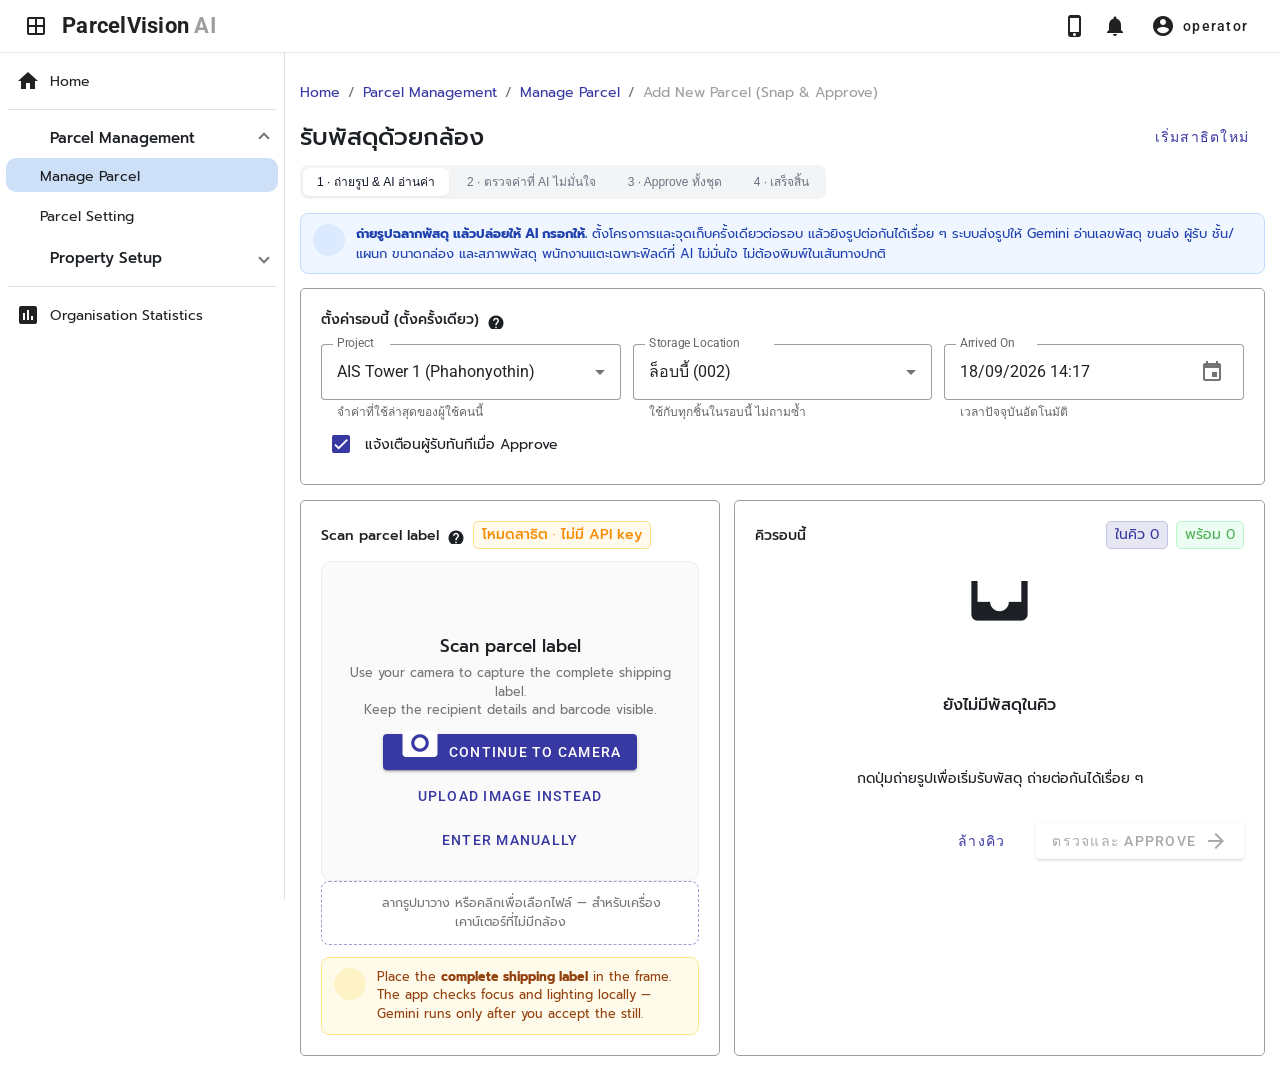
==== commit 4a439c02: "Revert "Publish ParcelVision landing and linear scanner to Pages." This reverts commit 0fde7af2f9b38" ====
--- a/docs/index.html
+++ b/docs/index.html
@@ -1,73 +1,870 @@
 <!doctype html>
-<html lang="en">
+<html lang="th" data-theme="admin">
 <head>
 <meta charset="utf-8">
 <meta name="viewport" content="width=device-width, initial-scale=1">
-<title>ParcelVision AI · From a phone photo to a clean scan</title>
+<title>ParcelVision AI · Snap &amp; Approve</title>
+
+<!-- Roboto + Prompt + Material Icons (same pairing the original product used). -->
 <link rel="preconnect" href="https://fonts.googleapis.com">
 <link rel="preconnect" href="https://fonts.gstatic.com" crossorigin>
-<link rel="stylesheet" href="https://fonts.googleapis.com/css2?family=Plus+Jakarta+Sans:wght@500;600;700;800&display=swap">
+<link rel="stylesheet" href="https://fonts.googleapis.com/css2?family=Roboto:wght@300;400;500;700&display=swap">
+<link rel="stylesheet" href="https://fonts.googleapis.com/css2?family=Prompt:ital,wght@0,300;0,400;0,500;0,600;0,700;1,400&display=swap">
+<link rel="stylesheet" href="https://fonts.googleapis.com/icon?family=Material+Icons">
+<link rel="stylesheet" href="https://fonts.googleapis.com/css2?family=Material+Symbols+Outlined:opsz,wght,FILL,GRAD@20..48,100..700,0..1,-50..200">
+<link rel="stylesheet" href="https://fonts.servicemind.asia/fnt-awsome-5/font-awesome-5.15.4.min.css">
+
+<!-- The design system: tokens, Material substrate, and every .tis-* rule. -->
 <link rel="stylesheet" href="parcelvision.css">
+
+<style>
+/* Icon fonts (Material Icons + Material Symbols) โหลดจาก Google CDN — บนเน็ต
+   ช้า/throttle ตัว fallback ปล่อยให้ ligature เช่น "photo_camera" โผล่ทะลุ
+   overflow:hidden ของ .mat-icon 24×24 ออกมาเป็น "ph" ให้เห็น
+   Fix: ทำให้ text โปร่งใสไปก่อน แล้ว JS ด้านล่างเปิดสีคืนเมื่อ font โหลดจริง */
+.material-icons, .material-symbols-outlined { color: transparent; }
+html.fonts-ready .material-icons,
+html.fonts-ready .material-symbols-outlined { color: inherit; }
+
+/* Page bootstrap — same four rules the billing mock-up uses; in the Angular app
+   they come from Material typography and Tailwind preflight. */
+* { box-sizing: border-box; }
+html, body { height: 100%; }
+body { margin: 0; font: 400 14px/1.5 var(--font-family); color: var(--tis-dark); background: #fff; }
+.sm-shell { display: flex; flex-direction: column; height: 100%; }
+
+/* Thai copy renders in Prompt. */
+.sm-th { font-family: Prompt, var(--font-family); }
+
+/* ---- screen switcher -------------------------------------------------- */
+.sm-screen { display: none; }
+.sm-screen.active { display: block; }
+
+/* ---- capture ---------------------------------------------------------- */
+.sm-capture-grid { display: grid; gap: 14px; grid-template-columns: 1fr; }
+@media (min-width: 992px) { .sm-capture-grid { grid-template-columns: minmax(0, 420px) minmax(0, 1fr); } }
+
+/* The viewfinder: a live <video> with the corner brackets on top that tell the
+   operator where to aim the label. Before the stream starts (or when the camera
+   is refused) the same box shows the hint / reason instead. */
+.sm-view {
+  position: relative; aspect-ratio: 4 / 3; border-radius: 10px; overflow: hidden;
+  background: #23272b radial-gradient(120% 90% at 50% 0%, rgba(255,255,255,.14), transparent 60%);
+  display: flex; align-items: center; justify-content: center;
+}
+.sm-view video { position: absolute; inset: 0; width: 100%; height: 100%; object-fit: contain; display: none; background: #000; }
+.sm-view.is-live video { display: block; }
+.sm-view.is-live .sm-view-hint { display: none; }
+.sm-view-coach {
+  position: absolute; left: 12%; right: 12%; bottom: 16%; z-index: 3; pointer-events: none;
+  text-align: center; color: #fff; font-size: 13px; font-weight: 500; line-height: 1.35;
+  text-shadow: 0 1px 4px rgba(0,0,0,.7); display: none;
+}
+.sm-view.is-live .sm-view-coach { display: block; }
+.sm-view-frame { position: absolute; inset: 12% 10%; }
+.sm-view-frame i {
+  position: absolute; width: 26px; height: 26px;
+  border: 3px solid rgba(255,255,255,.9); border-radius: 3px;
+}
+.sm-view-frame i:nth-child(1) { top: 0; left: 0; border-right: 0; border-bottom: 0; }
+.sm-view-frame i:nth-child(2) { top: 0; right: 0; border-left: 0; border-bottom: 0; }
+.sm-view-frame i:nth-child(3) { bottom: 0; left: 0; border-right: 0; border-top: 0; }
+.sm-view-frame i:nth-child(4) { bottom: 0; right: 0; border-left: 0; border-top: 0; }
+.sm-view-hint { color: rgba(255,255,255,.86); font-size: 13px; text-align: center; padding: 0 24px; z-index: 1; }
+.sm-view-hint .material-icons { font-size: 34px; width: 34px; height: 34px; display: block; margin: 0 auto 6px; opacity: .8; }
+
+/* PRD scanner: the video never leaves the browser. The mask and fixed guide
+   solve capture framing in MVP; OpenCV quadrilateral detection is phase 3. */
+.sm-camera-entry { padding: 22px 16px; text-align: center; border: 1px solid var(--tis-light-dark); border-radius: 10px; background: var(--tis-light-2); }
+.sm-camera-entry .material-icons { font-size: 42px; width: 42px; height: 42px; color: var(--tis-primary); }
+.sm-camera-entry-actions { display: flex; flex-wrap: wrap; justify-content: center; gap: 8px; margin-top: 14px; }
+.sm-scanner[hidden], .sm-capture-preview[hidden], .sm-camera-entry[hidden],
+#sm-crop-editor[hidden] { display: none !important; }
+.sm-view-mask { position: absolute; inset: 0; z-index: 1; pointer-events: none; box-shadow: inset 0 0 0 999px rgba(0,0,0,.40); clip-path: polygon(0 0,100% 0,100% 100%,0 100%,0 0,10% 13%,10% 87%,90% 87%,90% 13%,10% 13%); }
+.sm-view-frame { z-index: 2; border: 2px solid rgba(255,255,255,.9); border-radius: 6px; transition: border-color .15s, box-shadow .15s; }
+.sm-view[data-quality="warning"] .sm-view-frame { border-color: #f59e0b; }
+.sm-view[data-quality="danger"] .sm-view-frame { border-color: #ef4444; }
+.sm-view[data-quality="ready"] .sm-view-frame { border-color: #22c55e; box-shadow: 0 0 0 3px rgba(34,197,94,.24); }
+.sm-view-overlay { position: absolute; inset: 0; z-index: 2; pointer-events: none; display: none; }
+.sm-view.is-quad .sm-view-overlay { display: block; }
+.sm-view.is-quad .sm-view-mask,
+.sm-view.is-quad .sm-view-frame { display: none; }
+.sm-view-overlay .sm-poly { fill: none; stroke-width: 0.012; stroke-linejoin: round; }
+.sm-view[data-quality="warning"] .sm-poly { stroke: #f59e0b; }
+.sm-view[data-quality="danger"] .sm-poly { stroke: #ef4444; }
+.sm-view[data-quality="ready"] .sm-poly { stroke: #22c55e; }
+.sm-view[data-quality="neutral"] .sm-poly { stroke: rgba(255,255,255,.85); }
+.sm-crop-editor {
+  position: fixed; inset: 0; z-index: 48; background: rgba(0,0,0,.55);
+  display: flex; align-items: center; justify-content: center; padding: 16px;
+}
+.sm-crop-editor[hidden] { display: none !important; }
+.sm-crop-editor-card { background: #fff; border-radius: 10px; padding: 14px; width: min(720px, 100%); }
+#sm-crop-canvas { width: 100%; height: auto; touch-action: none; background: #23272b; border-radius: 8px; cursor: crosshair; display: block; }
+.sm-quality { display: flex; align-items: center; gap: 8px; min-height: 30px; margin-top: 10px; padding: 6px 9px; border-radius: 6px; background: var(--tis-light-2); font-size: 12.5px; }
+.sm-quality-dot { width: 9px; height: 9px; border-radius: 50%; background: #9ca3af; flex: 0 0 auto; }
+.sm-quality[data-level="warning"] .sm-quality-dot { background: #f59e0b; }
+.sm-quality[data-level="danger"] .sm-quality-dot { background: #ef4444; }
+.sm-quality[data-level="ready"] .sm-quality-dot { background: #22c55e; }
+.sm-preview-grid { display: grid; grid-template-columns: 1fr 1fr; gap: 10px; }
+.sm-preview-grid figure { margin: 0; }
+.sm-preview-grid img { width: 100%; aspect-ratio: 4/3; object-fit: contain; border-radius: 8px; background: #23272b; }
+.sm-preview-grid figcaption { margin-top: 4px; font-size: 11.5px; color: var(--tis-text-color); }
+.sm-quality-list { display: grid; gap: 5px; margin: 12px 0; font-size: 12.5px; }
+.sm-quality-list .ok { color: var(--tis-success-dark); }
+.sm-quality-list .bad { color: var(--tis-danger); }
+@media (max-width: 520px) { .sm-preview-grid { grid-template-columns: 1fr; } }
+
+/* Camera-live overlay: a close button top-right of the viewfinder. Without
+   it there's no way out of a live stream except by shooting or leaving the
+   page — Snapchat/IG-story pattern users already recognise. Gated on
+   .sm-view.is-live so the same DOM is invisible before the camera starts. */
+.sm-cam-close {
+  position: absolute; top: 8px; right: 8px; z-index: 3;
+  width: 34px; height: 34px; border: 0; border-radius: 999px; padding: 0;
+  background: rgba(0,0,0,.55); color: #fff; cursor: pointer;
+  display: none; align-items: center; justify-content: center;
+}
+.sm-cam-close:hover { background: rgba(0,0,0,.75); }
+.sm-cam-close .material-icons { font-size: 20px; width: 20px; height: 20px; }
+.sm-view.is-live .sm-cam-close { display: inline-flex; }
+
+.sm-shutter {
+  width: 66px; height: 66px; border-radius: 50%; border: 0; cursor: pointer;
+  background: var(--tis-primary); color: #fff; box-shadow: 0 2px 10px rgba(0,0,0,.25);
+  display: flex; align-items: center; justify-content: center;
+}
+.sm-shutter:active { transform: scale(.96); }
+.sm-shutter .material-icons { font-size: 30px; width: 30px; height: 30px; }
+
+/* Desktop has no camera on most reception PCs — the same card offers a drop
+   zone instead. Both are always in the DOM; only the copy differs. */
+.sm-drop {
+  border: 1px dashed var(--tis-primary-light); border-radius: 8px; padding: 12px;
+  text-align: center; font-size: 12.5px; color: var(--tis-text-color); cursor: pointer;
+}
+
+/* ---- queue ------------------------------------------------------------ */
+.sm-queue { display: grid; gap: 10px; grid-template-columns: 1fr; }
+@media (min-width: 1400px) { .sm-queue { grid-template-columns: repeat(2, minmax(0, 1fr)); } }
+.sm-qcard {
+  display: flex; gap: 11px; align-items: flex-start; cursor: pointer;
+  border: 1px solid #eef0f2; border-radius: 8px; padding: 10px; background: #fff;
+}
+.sm-qcard:hover { border-color: var(--tis-primary-light); }
+.sm-qcard.is-review { background: #fffbeb; border-color: #fcd34d; }
+.sm-qcard.is-reading { background: var(--tis-light-2); }
+.sm-qcard.is-error { background: #fef2f2; border-color: #fca5a5; cursor: default; }
+.sm-thumb { width: 66px; height: 66px; border-radius: 6px; object-fit: cover; flex: 0 0 auto; background: #23272b; }
+.sm-qcard-body { min-width: 0; flex: 1 1 auto; }
+.sm-qcard-title { font-weight: 500; font-size: 13.5px; color: var(--tis-heading-color); }
+.sm-qcard-meta { font-size: 12px; color: var(--tis-text-color); }
+
+/* Shimmer while Gemini is reading. */
+.sm-bar { height: 9px; border-radius: 4px; background: linear-gradient(90deg,#eceff1 25%,#f6f7f8 37%,#eceff1 63%); background-size: 400% 100%; animation: sm-sheen 1.2s linear infinite; }
+@keyframes sm-sheen { 0% { background-position: 100% 0 } 100% { background-position: 0 0 } }
+
+/* ---- confidence-annotated fields -------------------------------------- */
+.sm-field { border-left: 3px solid #d1d5db; padding: 8px 0 8px 11px; }
+.sm-field + .sm-field { border-top: 1px solid #f1f3f5; }
+.sm-field--auto  { border-left-color: #16a34a; }
+.sm-field--check { border-left-color: #f59e0b; background: #fffdf7; }
+.sm-field--pick  { border-left-color: #dc2626; background: #fef7f7; }
+.sm-field-head { display: flex; align-items: center; justify-content: space-between; gap: 8px; }
+.sm-field-label { font-size: 11.5px; color: var(--tis-text-color); text-transform: uppercase; letter-spacing: .3px; }
+.sm-field-value { font-size: 15px; font-weight: 500; color: var(--tis-heading-color); }
+.sm-field-value.is-empty { color: #dc2626; font-weight: 400; font-style: italic; }
+.sm-chiprow { display: flex; flex-wrap: wrap; gap: 6px; margin-top: 7px; }
+.sm-choice {
+  border: 1px solid #d8dbe0; background: #fff; border-radius: 999px; cursor: pointer;
+  padding: 4px 11px; font: inherit; font-size: 12.5px; color: var(--tis-dark);
+}
+.sm-choice:hover { border-color: var(--tis-primary); }
+.sm-choice.active { background: var(--tis-primary); border-color: var(--tis-primary); color: #fff; }
+
+/* ---- review sheet ----------------------------------------------------- */
+.sm-scrim { position: fixed; inset: 0; background: rgba(0,0,0,.32); z-index: 40; opacity: 0; visibility: hidden; transition: opacity .2s; }
+.sm-sheet {
+  position: fixed; left: 0; right: 0; bottom: 0; z-index: 41; background: #fff;
+  border-radius: 14px 14px 0 0; box-shadow: 0 -2px 18px rgba(0,0,0,.18);
+  max-height: 92vh; overflow: auto; transform: translateY(100%); transition: transform .24s cubic-bezier(.4,0,.2,1);
+  /* Desktop breakpoint ล็อก sheet ไว้ที่ position:fixed กลางจอด้วย opacity:0
+     opacity ไม่บล็อก pointer events → sheet ที่ปิดยังกินคลิกใน 560×86vh กลางจอ
+     ทับปุ่มในการ์ดคิว. pointer-events:none แก้ให้ sheet ปิดไม่กินคลิก */
+  pointer-events: none;
+}
+body.sm-sheet-open .sm-sheet { pointer-events: auto; }
+body.sm-sheet-open .sm-scrim { opacity: 1; visibility: visible; }
+body.sm-sheet-open .sm-sheet { transform: translateY(0); }
+/* ต้องอยู่ทีหลังสถานะเปิดของมือถือ: specificity เท่ากัน ตัวที่ประกาศหลังชนะ
+   ถ้าสลับลำดับ translateY(0) จะทับ translate(-50%,-50%) แล้ว popup จะตกขอบล่างจอ */
+@media (min-width: 992px) {
+  .sm-sheet { left: 50%; right: auto; bottom: auto; top: 50%; width: 560px; max-height: 86vh; border-radius: 10px; transform: translate(-50%, -40%); opacity: 0; }
+  body.sm-sheet-open .sm-sheet { transform: translate(-50%, -50%); opacity: 1; }
+}
+.sm-sheet-head { position: sticky; top: 0; background: #fff; padding: 14px 16px 10px; border-bottom: 1px solid #eef0f2; display: flex; align-items: center; gap: 10px; }
+.sm-sheet-body { padding: 4px 16px 16px; }
+.sm-sheet-foot { position: sticky; bottom: 0; background: #fff; border-top: 1px solid #eef0f2; padding: 12px 16px; display: flex; gap: 10px; }
+.sm-sheet-photo { width: 100%; height: 190px; object-fit: cover; border-radius: 8px; background: #23272b; }
+
+/* ---- approve ---------------------------------------------------------- */
+/* One state, two presentations: the table on a desk, stacked cards on a phone. */
+.sm-approve-cards { display: none; }
+@media (max-width: 991px) { .sm-approve-table { display: none; } .sm-approve-cards { display: grid; gap: 10px; } }
+.sm-approve-table td { vertical-align: middle; }
+.sm-actionbar { display: flex; flex-wrap: wrap; gap: 10px; align-items: center; justify-content: flex-end; }
+button[disabled] { opacity: .45; pointer-events: none; }
+
+/* ---- confirm dialog --------------------------------------------------- */
+.sm-dialog-wrap { position: fixed; inset: 0; z-index: 50; display: none; align-items: center; justify-content: center; background: rgba(0,0,0,.32); padding: 16px; }
+body.sm-dialog-open .sm-dialog-wrap { display: flex; }
+
+.sm-code { font: 12.5px/1.6 ui-monospace, SFMono-Regular, Menlo, monospace; background: var(--tis-light-2); border: 1px solid var(--tis-light-dark); border-radius: 6px; padding: 12px; overflow: auto; white-space: pre; }
+
+/* ---- real mobile (< 992px) ---------------------------------------------
+   ระบบสีลของ Angular Material ทำให้ sidenav กว้าง 285px คงที่ กินจอ iPhone (390px)
+   ไป ~73% เนื้อหาแทบไม่เหลือที่ ที่นี่บน mockup ยังไม่มี hamburger — ซ่อน sidenav
+   ไปก่อนเพื่อโฟกัสที่ flow ถ่าย/ตรวจ/approve
+   ponytail: ในแอปจริงจะต้องเพิ่มปุ่ม hamburger เปิด mat-drawer แบบ over ที่ toolbar */
+@media (max-width: 991px) {
+  mat-drawer.drawer { display: none; }
+  .tis-main-container { padding-left: 12px; padding-right: 12px; }
+
+  /* header ปุ่มยาว ๆ ตกบรรทัดได้ */
+  .tis-page-header { flex-wrap: wrap; row-gap: 10px; }
+  .tis-page-header > .tis-inline-group { width: 100%; justify-content: flex-end; flex-wrap: wrap; }
+
+  /* stepper 4 ขั้นบนหัวหน้า ให้ scroll แนวนอนแทนตกบรรทัด กันตัวหนังสือขาด */
+  #sm-steps { flex-wrap: nowrap; overflow-x: auto; -webkit-overflow-scrolling: touch; }
+  #sm-steps > .tis-pill { flex-shrink: 0; }
+
+  /* ปุ่มถ่ายรูปนิ้วโป้ง — ขยาย hit target เข้าใกล้ 48px WCAG */
+  .sm-shutter { width: 72px; height: 72px; }
+}
+</style>
 </head>
-<body class="landing">
-<header class="pv-nav">
-  <div class="pv-wrap pv-nav-inner">
-    <a class="pv-brand" href="index.html">ParcelVision <span>AI</span></a>
-    <nav class="pv-nav-links">
-      <a href="#how">How it works</a>
-      <a href="demo.html">Demo</a>
-    </nav>
-    <a class="pv-btn pv-btn-sm" href="demo.html">Open demo</a>
-  </div>
-</header>
-
-<section class="pv-hero">
-  <div class="pv-wrap pv-hero-grid">
-    <div>
-      <p class="pv-kicker">In-browser receipt scanner</p>
-      <h1>From a phone photo to a clean scan</h1>
-      <p class="pv-lead">Point the camera at a receipt. ParcelVision finds the edges, waits until you hold still, then flattens and cleans the image — no app install.</p>
-      <div class="pv-hero-actions">
-        <a class="pv-btn" href="demo.html">Open demo</a>
-        <a class="pv-btn pv-btn-ghost" href="#how">See how it works</a>
-      </div>
-    </div>
-    <div class="pv-hero-card" aria-hidden="true">
-      <div class="pv-phone">
-        <div class="pv-phone-screen">
-          <span class="pv-phone-box"></span>
-          <span class="pv-phone-label">Hold steady</span>
+
+<body class="sm-th">
+<div class="sm-shell">
+
+  <!-- ===== toolbar ====================================================== -->
+  <mat-toolbar class="mat-toolbar header mat-toolbar-single-row">
+    <button class="mdc-icon-button mat-mdc-icon-button mat-mdc-button-base icon-btn">
+      <span class="material-symbols-outlined">window</span>
+    </button>
+    <b style="font-size:22px;margin-left:6px">ParcelVision <i style="font-style:normal;color:#9e9e9e">AI</i></b>
+    <span class="spacer"></span>
+    <button class="mdc-icon-button mat-mdc-icon-button mat-mdc-button-base icon-btn">
+      <mat-icon class="mat-icon material-icons">phone_iphone</mat-icon>
+    </button>
+    <button class="mdc-icon-button mat-mdc-icon-button mat-mdc-button-base icon-btn">
+      <mat-icon class="mat-icon material-icons">notifications</mat-icon>
+    </button>
+    <button class="mdc-button mat-mdc-button-base profile-btn mat-mdc-button">
+      <span class="mdc-button__label">
+        <mat-icon class="mat-icon material-icons">account_circle</mat-icon>
+        <span class="profile-info">operator</span>
+      </span>
+    </button>
+  </mat-toolbar>
+
+  <mat-drawer-container style="flex:1 1 auto;min-height:0">
+
+    <!-- ===== sidenav =================================================== -->
+    <mat-drawer class="mat-drawer drawer">
+      <mat-list class="mat-mdc-list h-full overflow-auto">
+        <mat-list-item class="mat-mdc-list-item custom-mat-list-item">
+          <span class="mdc-list-item__content">
+            <a href="#"><p><mat-icon class="mat-icon material-icons">home</mat-icon><span>Home</span></p></a>
+          </span>
+        </mat-list-item>
+
+        <div class="p-2"><mat-divider class="mat-divider mat-divider-horizontal"></mat-divider></div>
+
+        <mat-expansion-panel class="mat-expansion-panel custom-expansion-panel mat-expanded">
+          <mat-expansion-panel-header class="mat-expansion-panel-header">
+            <span class="mat-content">
+              <mat-panel-title class="mat-expansion-panel-header-title">
+                <mat-icon class="mat-icon material-icons">inventory_2</mat-icon><span>Parcel Management</span>
+              </mat-panel-title>
+            </span>
+            <span class="mat-expansion-indicator"></span>
+          </mat-expansion-panel-header>
+          <div class="mat-expansion-panel-content-wrapper">
+            <div class="mat-expansion-panel-content">
+              <div class="mat-expansion-panel-body">
+                <mat-list-item class="mat-mdc-list-item custom-mat-list-item">
+                  <span class="mdc-list-item__content"><a href="parcel-list.html" class="active"><p><span>Manage Parcel</span></p></a></span>
+                </mat-list-item>
+                <mat-list-item class="mat-mdc-list-item custom-mat-list-item">
+                  <span class="mdc-list-item__content"><a href="#"><p><span>Parcel Setting</span></p></a></span>
+                </mat-list-item>
+              </div>
+            </div>
+          </div>
+        </mat-expansion-panel>
+
+        <mat-expansion-panel class="mat-expansion-panel custom-expansion-panel">
+          <mat-expansion-panel-header class="mat-expansion-panel-header">
+            <span class="mat-content">
+              <mat-panel-title class="mat-expansion-panel-header-title">
+                <mat-icon class="mat-icon material-icons">apartment</mat-icon><span>Property Setup</span>
+              </mat-panel-title>
+            </span>
+            <span class="mat-expansion-indicator"></span>
+          </mat-expansion-panel-header>
+          <div class="mat-expansion-panel-content-wrapper">
+            <div class="mat-expansion-panel-content">
+              <div class="mat-expansion-panel-body">
+                <mat-list-item class="mat-mdc-list-item custom-mat-list-item">
+                  <span class="mdc-list-item__content"><a href="#"><p><span>Building</span></p></a></span>
+                </mat-list-item>
+                <mat-list-item class="mat-mdc-list-item custom-mat-list-item">
+                  <span class="mdc-list-item__content"><a href="#"><p><span>Property Unit</span></p></a></span>
+                </mat-list-item>
+              </div>
+            </div>
+          </div>
+        </mat-expansion-panel>
+
+        <div class="p-2"><mat-divider class="mat-divider mat-divider-horizontal"></mat-divider></div>
+
+        <mat-list-item class="mat-mdc-list-item custom-mat-list-item">
+          <span class="mdc-list-item__content">
+            <a href="#"><p><mat-icon class="mat-icon material-icons">insert_chart_outlined</mat-icon><span>Organisation Statistics</span></p></a>
+          </span>
+        </mat-list-item>
+      </mat-list>
+    </mat-drawer>
+
+    <!-- ===== page ====================================================== -->
+    <mat-drawer-content>
+      <div class="tis-main-container">
+        <div class="tis-page">
+
+          <ul class="tis-breadcrumb">
+            <li class="tis-breadcrumb-item"><a href="#">Home</a></li>
+            <li class="tis-breadcrumb-item"><a href="#">Parcel Management</a></li>
+            <li class="tis-breadcrumb-item"><a href="parcel-list.html">Manage Parcel</a></li>
+            <li class="tis-breadcrumb-item active">Add New Parcel (Snap &amp; Approve)</li>
+          </ul>
+
+          <div class="tis-page-header">
+            <div class="tis-page-title">รับพัสดุด้วยกล้อง</div>
+            <ul class="tis-inline-group">
+              <li class="tis-inline-group-item">
+                <button class="mdc-button mat-mdc-button-base tis-text-upper tis-btn-primary" onclick="resetDemo()">
+                  <span class="mdc-button__label"><mat-icon class="mat-icon material-icons">restart_alt</mat-icon>เริ่มสาธิตใหม่</span>
+                </button>
+              </li>
+            </ul>
+          </div>
+
+          <div class="tis-page-body">
+
+            <!-- flow switcher ------------------------------------------- -->
+            <div class="tis-pill-tabs" id="sm-steps" style="margin-bottom:14px;flex-wrap:wrap">
+              <button class="tis-pill active" data-screen="capture">1 &middot; ถ่ายรูป &amp; AI อ่านค่า</button>
+              <button class="tis-pill" data-screen="review">2 &middot; ตรวจค่าที่ AI ไม่มั่นใจ</button>
+              <button class="tis-pill" data-screen="approve">3 &middot; Approve ทั้งชุด</button>
+              <button class="tis-pill" data-screen="done">4 &middot; เสร็จสิ้น</button>
+            </div>
+
+            <!-- ============================================================
+                 SCREEN 1 — ถ่ายรูป & AI อ่านค่า
+                 ============================================================ -->
+            <div class="sm-screen active" id="screen-capture">
+
+              <div class="tis-help-box tis-help-box--blue" style="display:flex;gap:11px;margin-bottom:14px">
+                <div class="tis-callout-icon"><mat-icon class="mat-icon material-icons">auto_awesome</mat-icon></div>
+                <div>
+                  <b>ถ่ายรูปฉลากพัสดุ แล้วปล่อยให้ AI กรอกให้.</b>
+                  ตั้งโครงการและจุดเก็บครั้งเดียวต่อรอบ แล้วยิงรูปต่อกันได้เรื่อย ๆ
+                  ระบบส่งรูปให้ Gemini อ่านเลขพัสดุ ขนส่ง ผู้รับ ชั้น/แผนก ขนาดกล่อง และสภาพพัสดุ
+                  พนักงานแตะเฉพาะฟิลด์ที่ AI ไม่มั่นใจ ไม่ต้องพิมพ์ในเส้นทางปกติ
+                </div>
+              </div>
+
+              <!-- context: ตั้งครั้งเดียวต่อรอบ -->
+              <div class="tis-section">
+                <div class="tis-label" style="margin-bottom:14px">
+                  ตั้งค่ารอบนี้ (ตั้งครั้งเดียว)
+                  <mat-icon class="mat-icon material-icons tis-mat-icon-sm">help</mat-icon>
+                </div>
+                <div class="flex flex-wrap gap-3">
+                  <mat-form-field class="mat-mdc-form-field tis-mat-form-field flex-1" style="min-width:220px">
+                    <div class="mat-mdc-text-field-wrapper">
+                      <div class="mat-mdc-form-field-flex">
+                        <div class="mdc-notched-outline">
+                          <div class="mdc-notched-outline__leading"></div>
+                          <div class="mdc-notched-outline__notch">
+                            <label class="mdc-floating-label mat-mdc-floating-label mdc-floating-label--float-above">Project</label>
+                          </div>
+                          <div class="mdc-notched-outline__trailing"></div>
+                        </div>
+                        <div class="mat-mdc-form-field-infix">
+                          <div class="mat-mdc-select">
+                            <div class="mat-mdc-select-value">AIS Tower 1 (Phahonyothin)</div>
+                            <div class="mat-mdc-select-arrow-wrapper"><div class="mat-mdc-select-arrow"></div></div>
+                          </div>
+                        </div>
+                      </div>
+                    </div>
+                    <div class="mat-mdc-form-field-subscript-wrapper">จำค่าที่ใช้ล่าสุดของผู้ใช้คนนี้</div>
+                  </mat-form-field>
+
+                  <mat-form-field class="mat-mdc-form-field tis-mat-form-field flex-1" style="min-width:220px">
+                    <div class="mat-mdc-text-field-wrapper">
+                      <div class="mat-mdc-form-field-flex">
+                        <div class="mdc-notched-outline">
+                          <div class="mdc-notched-outline__leading"></div>
+                          <div class="mdc-notched-outline__notch">
+                            <label class="mdc-floating-label mat-mdc-floating-label mdc-floating-label--float-above">Storage Location</label>
+                          </div>
+                          <div class="mdc-notched-outline__trailing"></div>
+                        </div>
+                        <div class="mat-mdc-form-field-infix">
+                          <div class="mat-mdc-select">
+                            <div class="mat-mdc-select-value">ล็อบบี้ (002)</div>
+                            <div class="mat-mdc-select-arrow-wrapper"><div class="mat-mdc-select-arrow"></div></div>
+                          </div>
+                        </div>
+                      </div>
+                    </div>
+                    <div class="mat-mdc-form-field-subscript-wrapper">ใช้กับทุกชิ้นในรอบนี้ ไม่ถามซ้ำ</div>
+                  </mat-form-field>
+
+                  <mat-form-field class="mat-mdc-form-field tis-mat-form-field flex-1" style="min-width:220px">
+                    <div class="mat-mdc-text-field-wrapper">
+                      <div class="mat-mdc-form-field-flex">
+                        <div class="mdc-notched-outline">
+                          <div class="mdc-notched-outline__leading"></div>
+                          <div class="mdc-notched-outline__notch">
+                            <label class="mdc-floating-label mat-mdc-floating-label mdc-floating-label--float-above">Arrived On</label>
+                          </div>
+                          <div class="mdc-notched-outline__trailing"></div>
+                        </div>
+                        <div class="mat-mdc-form-field-infix"><input class="mat-mdc-input-element" value="18/09/2026 14:17" readonly></div>
+                        <div class="mat-mdc-form-field-icon-suffix"><mat-icon class="mat-icon material-icons">event</mat-icon></div>
+                      </div>
+                    </div>
+                    <div class="mat-mdc-form-field-subscript-wrapper">เวลาปัจจุบันอัตโนมัติ</div>
+                  </mat-form-field>
+                </div>
+
+                <div style="margin-top:2px">
+                  <mat-checkbox class="mat-mdc-checkbox tis-mat-checkbox-primary mat-mdc-checkbox-checked">
+                    <div class="mdc-form-field">
+                      <div class="mdc-checkbox">
+                        <input type="checkbox" class="mdc-checkbox__native-control" checked>
+                        <div class="mdc-checkbox__background">
+                          <svg class="mdc-checkbox__checkmark" viewBox="0 0 24 24"><path fill="none" d="M1.73,12.91 8.1,19.28 22.79,4.59"></path></svg>
+                        </div>
+                      </div>
+                      <label class="mdc-label">แจ้งเตือนผู้รับทันทีเมื่อ Approve</label>
+                    </div>
+                  </mat-checkbox>
+                </div>
+              </div>
+
+              <div class="sm-capture-grid">
+
+                <!-- camera / upload -->
+                <div class="tis-section" style="margin:0">
+                  <div class="tis-label" style="margin-bottom:12px">
+                    Scan parcel label
+                    <mat-icon class="mat-icon material-icons tis-mat-icon-sm">help</mat-icon>
+                    <span id="sm-mode"></span>
+                  </div>
+
+                  <div class="sm-camera-entry" id="sm-camera-entry">
+                    <mat-icon class="mat-icon material-icons">document_scanner</mat-icon>
+                    <div style="font-size:17px;font-weight:500;margin-top:8px">Scan parcel label</div>
+                    <div class="tis-text-gray" style="font-size:12.5px;margin-top:4px">
+                      Use your camera to capture the complete shipping label.<br>
+                      Keep the recipient details and barcode visible.
+                    </div>
+                    <div class="sm-camera-entry-actions">
+                      <button class="mdc-button mat-mdc-button-base tis-text-upper tis-btn-filled-primary" type="button" onclick="continueToCamera()">
+                        <span class="mdc-button__label"><mat-icon class="mat-icon material-icons">photo_camera</mat-icon>Continue to camera</span>
+                      </button>
+                      <button class="mdc-button mat-mdc-button-base tis-text-upper tis-btn-primary" type="button" onclick="pickFiles()">
+                        <span class="mdc-button__label">Upload image instead</span>
+                      </button>
+                      <button class="mdc-button mat-mdc-button-base tis-text-upper tis-btn-primary" type="button" onclick="showManualEntry()">
+                        <span class="mdc-button__label">Enter manually</span>
+                      </button>
+                    </div>
+                  </div>
+
+                  <div class="sm-scanner" id="sm-scanner" hidden>
+                    <div class="sm-view" id="sm-view" data-quality="neutral">
+                      <video id="sm-cam" playsinline webkit-playsinline muted autoplay></video>
+                      <button class="sm-cam-close" type="button" onclick="closeScanner()" title="ปิดกล้อง" aria-label="ปิดกล้อง">
+                        <mat-icon class="mat-icon material-icons">close</mat-icon>
+                      </button>
+                      <div class="sm-view-mask"></div>
+                      <div class="sm-view-frame"><i></i><i></i><i></i><i></i></div>
+                      <svg class="sm-view-overlay" id="sm-overlay" viewBox="0 0 1 1" preserveAspectRatio="none" aria-hidden="true">
+                        <defs>
+                          <mask id="sm-poly-mask">
+                            <rect width="1" height="1" fill="white"/>
+                            <polygon id="sm-poly-cut" fill="black" points="0,0 0,0 0,0 0,0"/>
+                          </mask>
+                        </defs>
+                        <rect width="1" height="1" fill="rgba(0,0,0,.45)" mask="url(#sm-poly-mask)"/>
+                        <polygon id="sm-poly" class="sm-poly" points="0,0 0,0 0,0 0,0"/>
+                      </svg>
+                      <div class="sm-view-coach" id="sm-view-coach">Fill the frame with the full shipping label</div>
+                      <div class="sm-view-hint">
+                        <mat-icon class="mat-icon material-icons">center_focus_weak</mat-icon>
+                        <div id="sm-cam-msg">Place the complete shipping label inside the frame.</div>
+                      </div>
+                    </div>
+                    <div class="sm-quality" id="sm-quality" data-level="neutral" role="status" aria-live="polite">
+                      <span class="sm-quality-dot"></span><span id="sm-quality-text">Searching for a label…</span>
+                    </div>
+                    <div class="flex items-center justify-center gap-4" style="margin:12px 0">
+                      <button class="mdc-icon-button mat-mdc-icon-button mat-mdc-button-base icon-btn" type="button" title="สลับกล้อง" onclick="flipCamera()">
+                        <mat-icon class="mat-icon material-icons">flip_camera_ios</mat-icon>
+                      </button>
+                      <button class="sm-shutter" type="button" onclick="captureNow()" title="Capture now">
+                        <mat-icon class="mat-icon material-icons">photo_camera</mat-icon>
+                      </button>
+                      <button class="mdc-icon-button mat-mdc-icon-button mat-mdc-button-base icon-btn" type="button" title="เปิดไฟ" onclick="toggleTorch()">
+                        <mat-icon class="mat-icon material-icons">flashlight_on</mat-icon>
+                      </button>
+                    </div>
+                    <div class="flex flex-wrap justify-center gap-2" style="margin-bottom:8px">
+                      <button class="sm-choice" type="button" onclick="pickFiles()">Upload image</button>
+                      <button class="sm-choice" type="button" onclick="showManualEntry()">Enter tracking manually</button>
+                    </div>
+                  </div>
+
+                  <div class="sm-capture-preview" id="sm-capture-preview" hidden>
+                    <div style="font-weight:500;margin-bottom:8px">Label captured</div>
+                    <div class="sm-preview-grid">
+                      <figure>
+                        <img id="sm-preview-crop" alt="Corrected label crop">
+                        <figcaption>Corrected label crop</figcaption>
+                      </figure>
+                      <figure>
+                        <img id="sm-preview-original" alt="Original capture">
+                        <figcaption>Original image</figcaption>
+                      </figure>
+                    </div>
+                    <div class="sm-quality-list" id="sm-preview-quality"></div>
+                    <div class="flex flex-wrap gap-2" style="margin-top:10px">
+                      <button class="mdc-button mat-mdc-button-base tis-text-upper tis-btn-filled-primary" type="button" id="sm-use-label" onclick="approveCapture()">
+                        <span class="mdc-button__label">Approve</span>
+                      </button>
+                      <button class="mdc-button mat-mdc-button-base tis-text-upper tis-btn-primary" type="button" onclick="retakeCapture()">
+                        <span class="mdc-button__label">Retake with camera</span>
+                      </button>
+                      <button class="mdc-button mat-mdc-button-base tis-text-upper tis-btn-primary" type="button" onclick="openCropEditor()">
+                        <span class="mdc-button__label">Adjust crop</span>
+                      </button>
+                    </div>
+                  </div>
+
+                  <div id="sm-manual-entry" hidden style="margin-top:12px">
+                    <div class="tis-label" style="margin-bottom:8px">Enter tracking number</div>
+                    <input class="mat-mdc-input-element" id="sm-manual-tracking" placeholder="เช่น LEXPU0703623961" style="width:100%;border:1px solid #d8dbe0;border-radius:6px;padding:10px 12px">
+                    <div class="flex gap-2" style="margin-top:8px">
+                      <button class="mdc-button mat-mdc-button-base tis-text-upper tis-btn-filled-primary" type="button" onclick="submitManualEntry()">
+                        <span class="mdc-button__label">Add to queue</span>
+                      </button>
+                      <button class="mdc-button mat-mdc-button-base tis-text-upper tis-btn-primary" type="button" onclick="hideManualEntry()">
+                        <span class="mdc-button__label">Cancel</span>
+                      </button>
+                    </div>
+                  </div>
+
+                  <canvas id="sm-canvas" hidden></canvas>
+                  <input type="file" id="sm-file" accept="image/*" capture="environment" multiple hidden
+                         onchange="filesPicked(this)">
+
+                  <div class="sm-drop" onclick="pickFiles()" ondragover="event.preventDefault()" ondrop="dropFiles(event)">
+                    <mat-icon class="mat-icon material-icons tis-mat-icon-sm">upload_file</mat-icon>
+                    ลากรูปมาวาง หรือคลิกเพื่อเลือกไฟล์ &mdash; สำหรับเครื่องเคาน์เตอร์ที่ไม่มีกล้อง
+                  </div>
+
+                  <div class="tis-help-box tis-help-box--amber" style="display:flex;gap:11px;margin-top:12px">
+                    <div class="tis-callout-icon"><mat-icon class="mat-icon material-icons">tips_and_updates</mat-icon></div>
+                    <div style="font-size:12.5px">
+                      Place the <b>complete shipping label</b> in the frame. The app checks focus and lighting locally — Gemini runs only after you accept the still.
+                    </div>
+                  </div>
+                </div>
+
+                <!-- queue -->
+                <div class="tis-section" style="margin:0">
+                  <div class="tis-page-body-header" style="margin-bottom:12px">
+                    <div class="tis-label" style="margin:0">คิวรอบนี้</div>
+                    <div class="flex items-center gap-2" id="sm-queue-counts"></div>
+                  </div>
+
+                  <div class="sm-queue" id="sm-queue"></div>
+
+                  <div class="tis-data-not-found" id="sm-queue-empty">
+                    <mat-icon class="mat-icon material-icons tis-mat-icon-3x tis-text-light">inbox</mat-icon>
+                    <h5>ยังไม่มีพัสดุในคิว</h5>
+                    <p>กดปุ่มถ่ายรูปเพื่อเริ่มรับพัสดุ ถ่ายต่อกันได้เรื่อย ๆ</p>
+                  </div>
+
+                  <div class="tis-section tis-d-flex tis-justify-content-end" style="margin:14px 0 0;padding:0;border:0">
+                    <ul class="tis-inline-group">
+                      <li class="tis-inline-group-item">
+                        <button class="mdc-button mat-mdc-button-base tis-text-upper tis-btn-primary" onclick="clearQueue()">
+                          <span class="mdc-button__label">ล้างคิว</span>
+                        </button>
+                      </li>
+                      <li class="tis-inline-group-item">
+                        <button class="mdc-button mat-mdc-button-base tis-text-upper tis-btn-filled-primary" id="sm-to-approve" onclick="go('approve')">
+                          <span class="mdc-button__label">ตรวจและ Approve<mat-icon class="mat-icon material-icons">arrow_forward</mat-icon></span>
+                        </button>
+                      </li>
+                    </ul>
+                  </div>
+                </div>
+              </div>
+            </div>
+
+            <!-- ============================================================
+                 SCREEN 3 — Approve ทั้งชุด
+                 (screen 2 คือ bottom sheet ที่เปิดทับหน้านี้/หน้าถ่ายรูป)
+                 ============================================================ -->
+            <div class="sm-screen" id="screen-approve">
+
+              <div class="tis-kpi-strip" style="margin-bottom:15px">
+                <div class="tis-summary-card tis-stat--neutral">
+                  <div class="tis-stat-head"><mat-icon class="mat-icon material-icons tis-stat-icon">inventory_2</mat-icon>พัสดุในชุดนี้</div>
+                  <b style="font-size:24px;font-weight:500" id="kpi-total">0</b>
+                  <div class="tis-text-gray" style="font-size:12px">AIS Tower 1 &middot; ล็อบบี้ (002)</div>
+                </div>
+                <div class="tis-summary-card tis-stat--good">
+                  <div class="tis-stat-head"><mat-icon class="mat-icon material-icons tis-stat-icon">auto_awesome</mat-icon>AI เติมให้</div>
+                  <b style="font-size:24px;font-weight:500" id="kpi-auto">0</b>
+                  <div class="tis-text-gray" style="font-size:12px" id="kpi-auto-sub">จากทั้งหมด 0 ฟิลด์</div>
+                </div>
+                <div class="tis-summary-card tis-stat--warn">
+                  <div class="tis-stat-head"><mat-icon class="mat-icon material-icons tis-stat-icon">touch_app</mat-icon>ต้องตรวจ</div>
+                  <b style="font-size:24px;font-weight:500" id="kpi-review">0</b>
+                  <div class="tis-text-gray" style="font-size:12px">รายการที่ AI ไม่มั่นใจ</div>
+                </div>
+                <div class="tis-summary-card tis-stat--busy">
+                  <div class="tis-stat-head"><mat-icon class="mat-icon material-icons tis-stat-icon">keyboard</mat-icon>ประหยัดการกรอก</div>
+                  <b style="font-size:24px;font-weight:500" id="kpi-saved">0</b>
+                  <div class="tis-text-gray" style="font-size:12px">ครั้งที่ไม่ต้องแตะ/พิมพ์</div>
+                </div>
+              </div>
+
+              <div id="sm-approve-alert"></div>
+
+              <div class="tis-section">
+                <div class="tis-page-body-header" style="margin-bottom:12px">
+                  <div class="tis-label" style="margin:0">
+                    รายการพัสดุที่จะสร้าง
+                    <mat-icon class="mat-icon material-icons tis-mat-icon-sm">help</mat-icon>
+                  </div>
+                  <ul class="tis-btn-group" style="gap:8px">
+                    <li class="tis-btn-group-item">
+                      <button class="mdc-button mat-mdc-button-base mdc-button--unelevated mat-mdc-unelevated-button mat-unthemed tis-text-upper" onclick="go('capture')">
+                        <span class="mdc-button__label"><mat-icon class="mat-icon material-icons">photo_camera</mat-icon>ถ่ายเพิ่ม</span>
+                      </button>
+                    </li>
+                  </ul>
+                </div>
+
+                <!-- desktop: ตาราง -->
+                <div class="tis-table-container sm-approve-table">
+                  <div class="tis-table-container-body">
+                    <div class="tis-table-wrapper">
+                      <table class="tis-table" style="width:100%;border-collapse:collapse">
+                        <thead>
+                          <tr>
+                            <th style="width:74px">รูป</th>
+                            <th>Tracking No.</th>
+                            <th>Carrier</th>
+                            <th>ผู้รับ</th>
+                            <th>ชั้น / แผนก</th>
+                            <th>ประเภท</th>
+                            <th>สภาพ</th>
+                            <th>สถานะ</th>
+                            <th class="text-right">จัดการ</th>
+                          </tr>
+                        </thead>
+                        <tbody id="sm-approve-rows"></tbody>
+                      </table>
+                    </div>
+                  </div>
+                </div>
+
+                <!-- มือถือ: การ์ดซ้อน -->
+                <div class="sm-approve-cards" id="sm-approve-cards"></div>
+
+                <div class="sm-actionbar" style="margin-top:16px">
+                  <span class="tis-text-gray" style="font-size:12.5px;margin-right:auto" id="sm-approve-note"></span>
+                  <button class="mdc-button mat-mdc-button-base tis-text-upper tis-btn-primary" onclick="go('capture')">
+                    <span class="mdc-button__label">ย้อนกลับ</span>
+                  </button>
+                  <button class="mdc-button mat-mdc-button-base tis-text-upper tis-btn-filled-primary" id="sm-approve-btn" onclick="openConfirm()">
+                    <span class="mdc-button__label"><mat-icon class="mat-icon material-icons">task_alt</mat-icon>Approve &amp; แจ้งเตือน</span>
+                  </button>
+                </div>
+              </div>
+
+            </div>
+
+            <!-- ============================================================
+                 SCREEN 4 — เสร็จสิ้น
+                 ============================================================ -->
+            <div class="sm-screen" id="screen-done">
+              <div class="tis-container">
+                <div class="tis-section">
+                  <div class="tis-help-box tis-help-box--green" style="display:flex;gap:11px;margin-bottom:16px">
+                    <div class="tis-callout-icon"><mat-icon class="mat-icon material-icons">check_circle</mat-icon></div>
+                    <div>
+                      <b>บันทึกพัสดุเรียบร้อย.</b>
+                      พัสดุทุกชิ้นถูกสร้างเป็นสถานะ <span class="tis-badge-outline-success tis-badge-sm">Ready for Pick-up</span>
+                      และแจ้งเตือนผู้รับแล้ว
+                    </div>
+                  </div>
+
+                  <div class="tis-label-value-details" style="display:grid;grid-template-columns:repeat(auto-fit,minmax(180px,1fr));gap:14px">
+                    <div><div class="label">Batch ID</div><div class="value" id="done-batch">1621</div></div>
+                    <div><div class="label">จำนวนพัสดุ</div><div class="value" id="done-count">0</div></div>
+                    <div><div class="label">โครงการ</div><div class="value">AIS Tower 1</div></div>
+                    <div><div class="label">จุดเก็บ</div><div class="value">ล็อบบี้ (002)</div></div>
+                    <div><div class="label">บันทึกโดย</div><div class="value">operator</div></div>
+                    <div><div class="label">เวลา</div><div class="value">18/09/2026 14:17</div></div>
+                  </div>
+
+                  <div class="tis-label" style="margin:18px 0 10px">Parcel ID ที่สร้าง</div>
+                  <table class="tis-mini-table">
+                    <thead><tr><th>Parcel ID</th><th>Tracking No.</th><th>ผู้รับ</th><th>ชั้น / แผนก</th><th>สถานะ</th></tr></thead>
+                    <tbody id="done-rows"></tbody>
+                  </table>
+
+                  <div class="sm-actionbar" style="margin-top:18px">
+                    <a class="mdc-button mat-mdc-button-base tis-text-upper tis-btn-primary" href="parcel-list.html">
+                      <span class="mdc-button__label"><mat-icon class="mat-icon material-icons">arrow_back</mat-icon>กลับไปหน้ารายการ</span>
+                    </a>
+                    <button class="mdc-button mat-mdc-button-base tis-text-upper tis-btn-primary" onclick="resetDemo()">
+                      <span class="mdc-button__label"><mat-icon class="mat-icon material-icons">photo_camera</mat-icon>รับพัสดุชุดใหม่</span>
+                    </button>
+                    <button class="mdc-button mat-mdc-button-base tis-text-upper tis-btn-filled-primary">
+                      <span class="mdc-button__label"><mat-icon class="mat-icon material-icons">print</mat-icon>Print Slip</span>
+                    </button>
+                  </div>
+                </div>
+              </div>
+            </div>
+
+          </div><!-- /tis-page-body -->
         </div>
       </div>
+    </mat-drawer-content>
+  </mat-drawer-container>
+</div>
+
+<!-- ===== SCREEN 2 — review sheet =======================================
+     บนมือถือเป็น bottom sheet, บนจอกว้างเป็น dialog กลางจอ (media query เดียว).
+     ในแอปจริงคือ mat-bottom-sheet / mat-dialog — ที่นี่วางตำแหน่งเองเพราะไม่มี
+     Angular. ponytail: ไม่มี focus trap, สลับด้วย class บน body.
+     ==================================================================== -->
+<div class="sm-scrim" onclick="closeSheet()"></div>
+<div class="sm-sheet" id="sm-sheet">
+  <div class="sm-sheet-head">
+    <mat-icon class="mat-icon material-icons" style="color:var(--tis-primary)">auto_awesome</mat-icon>
+    <div style="flex:1 1 auto;min-width:0">
+      <h3 class="tis-m-0 tis-mat-sidenav-title" style="font-size:16px">ตรวจค่าที่ AI อ่านได้</h3>
+      <div class="tis-text-gray" style="font-size:12px" id="sm-sheet-sub">&nbsp;</div>
+    </div>
+    <button class="mdc-icon-button mat-mdc-icon-button mat-mdc-button-base icon-btn" onclick="closeSheet()">
+      <mat-icon class="mat-icon material-icons">close</mat-icon>
+    </button>
+  </div>
+
+  <div class="sm-sheet-body">
+    <img class="sm-sheet-photo" id="sm-sheet-photo" alt="รูปพัสดุ">
+    <div id="sm-sheet-alerts"></div>
+    <div id="sm-sheet-fields"></div>
+
+    <mat-form-field class="mat-mdc-form-field tis-mat-form-field tis-w-100" style="margin-top:12px">
+      <div class="mat-mdc-text-field-wrapper">
+        <div class="mat-mdc-form-field-flex">
+          <div class="mdc-notched-outline">
+            <div class="mdc-notched-outline__leading"></div>
+            <div class="mdc-notched-outline__notch">
+              <label class="mdc-floating-label mat-mdc-floating-label">Remarks (ไม่บังคับ)</label>
+            </div>
+            <div class="mdc-notched-outline__trailing"></div>
+          </div>
+          <div class="mat-mdc-form-field-infix"><input class="mat-mdc-input-element"></div>
+          <div class="mat-mdc-form-field-icon-suffix"><mat-icon class="mat-icon material-icons">mic</mat-icon></div>
+        </div>
+      </div>
+      <div class="mat-mdc-form-field-subscript-wrapper">ที่เดียวที่ต้องพิมพ์ &mdash; และข้ามได้</div>
+    </mat-form-field>
+  </div>
+
+  <div class="sm-sheet-foot">
+    <button class="mdc-button mat-mdc-button-base tis-text-upper tis-btn-danger" onclick="dropItem()">
+      <span class="mdc-button__label"><mat-icon class="mat-icon material-icons">delete_outline</mat-icon>ลบรูปนี้</span>
+    </button>
+    <span style="flex:1 1 auto"></span>
+    <button class="mdc-button mat-mdc-button-base tis-text-upper tis-btn-filled-primary" id="sm-sheet-confirm" onclick="confirmItem()">
+      <span class="mdc-button__label">ยืนยัน</span>
+    </button>
+  </div>
+</div>
+
+<div class="sm-crop-editor" id="sm-crop-editor" hidden>
+  <div class="sm-crop-editor-card">
+    <div style="font-weight:500;margin-bottom:8px">Adjust crop</div>
+    <div class="tis-text-gray" style="font-size:12.5px;margin-bottom:10px">Drag the four corners to match the label. Gemini is not called until you Approve.</div>
+    <canvas id="sm-crop-canvas" width="640" height="480"></canvas>
+    <div class="flex flex-wrap gap-2" style="margin-top:12px">
+      <button class="mdc-button mat-mdc-button-base tis-text-upper tis-btn-filled-primary" type="button" onclick="approveCropEdit()">
+        <span class="mdc-button__label">Approve</span>
+      </button>
+      <button class="mdc-button mat-mdc-button-base tis-text-upper tis-btn-primary" type="button" onclick="retakeFromCropEditor()">
+        <span class="mdc-button__label">Retake with camera</span>
+      </button>
+      <button class="mdc-button mat-mdc-button-base tis-text-upper tis-btn-primary" type="button" onclick="cancelCropEdit()">
+        <span class="mdc-button__label">Cancel</span>
+      </button>
     </div>
   </div>
-</section>
-
-<section class="pv-how" id="how">
-  <div class="pv-wrap">
-    <h2>How it works</h2>
-    <div class="pv-steps">
-      <article>
-        <span>1</span>
-        <h3>Frame the receipt</h3>
-        <p>The live camera looks for document edges anywhere in view. A yellow guide helps you line it up.</p>
-      </article>
-      <article>
-        <span>2</span>
-        <h3>Hold still</h3>
-        <p>When the receipt is stable for 10 frames, a short countdown auto-captures. No shutter button.</p>
-      </article>
-      <article>
-        <span>3</span>
-        <h3>Confirm the scan</h3>
-        <p>We warp, binarize, and reject blur. Then one tap uploads — or retake and try again.</p>
-      </article>
-    </div>
+</div>
+
+<!-- ===== confirm dialog ================================================ -->
+<div class="sm-dialog-wrap" onclick="if(event.target===this)closeConfirm()">
+  <div class="tis-simple-confirmation" style="width:100%;max-width:460px">
+    <mat-dialog-container class="mat-mdc-dialog-container">
+      <div class="mat-mdc-dialog-surface">
+        <div class="mat-mdc-dialog-title">
+          <mat-icon class="mat-icon material-icons" style="color:var(--tis-primary)">task_alt</mat-icon>
+          <span>ยืนยันการบันทึกพัสดุ</span>
+        </div>
+        <div class="mat-mdc-dialog-content">
+          <div id="sm-confirm-text"></div>
+        </div>
+        <div class="mat-mdc-dialog-actions">
+          <button class="mdc-button mat-mdc-button-base tis-text-upper tis-btn-primary" onclick="closeConfirm()">
+            <span class="mdc-button__label">ยกเลิก</span>
+          </button>
+          <button class="mdc-button mat-mdc-button-base tis-text-upper tis-btn-filled-primary" onclick="doApprove()">
+            <span class="mdc-button__label">ยืนยัน Approve</span>
+          </button>
+        </div>
+      </div>
+    </mat-dialog-container>
   </div>
-</section>
-
-<footer class="pv-foot">
-  <div class="pv-wrap">ParcelVision AI · browser scanner demo</div>
-</footer>
+</div>
+
+<script type="module" src="parcel-ocr-app.mjs"></script>
+
 </body>
 </html>
--- a/docs/parcelvision.css
+++ b/docs/parcelvision.css
@@ -1,216 +1,3754 @@
+/* ParcelVision AI styles — tokens, Material substrate, and .tis-* rules. */
+/* ==========================================================================
+   1. DESIGN TOKENS
+   Verbatim from the `body {}` block of app.servicemind.asia/styles-*.css.
+   Promoted to :root, which is also the admin skin. It must NOT be duplicated
+   onto body: a declaration on body out-ranks a value inherited from
+   [data-theme] on <html>, which would pin every token to the admin palette and
+   dead-lock the theme switcher below. In the real app the block does live on
+   body, and the tenant overrides are injected onto <html> inline — inline
+   styles beat both, so it works there.
+   ========================================================================== */
 :root {
-  --ink: #f8fafc;
-  --muted: #94a3b8;
-  --blue: #3b82f6;
-  --navy: #0f172a;
-  --yellow: #ffcc00;
-  --green: #39ff14;
-  --font: "Plus Jakarta Sans", system-ui, sans-serif;
-  --guide-x: 10%;
-  --guide-y: 15%;
-  --guide-w: 80%;
-  --guide-h: 70%;
-}
+  --font-family: Roboto, "Helvetica Neue", sans-serif;
 
-* { box-sizing: border-box; }
-html, body { margin: 0; font-family: var(--font); }
-[hidden] { display: none !important; }
-button { font: inherit; }
+  /* sidebar active-item / tenant surface tint */
+  --tis-bg: #CEE0F8;
+  /* brand channel colours */
+  --tis-line: #07b53b;
+  --tis-azure: #0078d4;
+  --tis-azure-hover: #106ebe;
+  /* primary — indigo */
+  --tis-primary-dark: #171775;
+  --tis-primary: #3838a2;
+  --tis-primary-light: #9c9cd1;
+  --tis-primary-lighter: #c3c3e3;
+  /* accent — turquoise */
+  --tis-accent-dark: #1ccbb3;
+  --tis-accent: #40e0d0;
+  --tis-accent-light: #a0f0e8;
+  /* error */
+  --tis-error-dark: #f62727;
+  --tis-error: #fa5151;
+  --tis-error-light: #fda8a8;
+  /* secondary — lavender */
+  --tis-secondary-dark: #d5d5f6;
+  --tis-secondary: #e6e6fa;
+  --tis-secondary-light: #f3f3fd;
+  --tis-gray: #757575;
+  /* success */
+  --tis-success-dark: #248627;
+  --tis-success: #4caf50;
+  --tis-success-light: #a6d7a8;
+  /* info */
+  --tis-info-dark: #13b6e8;
+  --tis-info: #31d2f2;
+  --tis-info-light: #98e9f9;
+  /* warning */
+  --tis-warning-dark: #f35c00;
+  --tis-warning: #f88c00;
+  --tis-warning-light: #fcc680;
+  /* danger */
+  --tis-danger-dark: #961419;
+  --tis-danger: #bb333b;
+  --tis-danger-light: #dd999d;
+  /* domain status colours */
+  --tis-approved: #C3EEFA;
+  --tis-on-hold: #F9E795;
+  /* neutrals */
+  --tis-dark: #1c1f23;
+  --tis-light: #f5f5f5;
+  --tis-light-2: #fafafa;
+  --tis-light-dark: #eeeeee;
+  --tis-text-color: #757575;
+  --tis-icon-color: #5b6871;
+  --tis-sidebar-text-color: #757575;
+  --tis-border-width: 1px;
+  /* action colours */
+  --tis-download: #3838a2;
+  --tis-cancel: #bb333b;
+  --tis-item-selected: #3838a2;
+  /* Angular Material bridge */
+  --angular-primary: var(--tis-primary);
+  --angular-on-primary: #ffffff;
+  --angular-danger: var(--tis-danger, #bb333b);
 
-/* ---- landing ---- */
-body.landing { background: #07111f; color: var(--ink); min-height: 100%; }
-.pv-wrap { width: min(1120px, calc(100% - 32px)); margin: 0 auto; }
-.pv-nav { position: sticky; top: 0; z-index: 10; background: rgba(7, 17, 31, .88); backdrop-filter: blur(12px); border-bottom: 1px solid rgba(255,255,255,.08); }
-.pv-nav-inner { display: flex; align-items: center; gap: 20px; min-height: 64px; }
-.pv-brand { color: #fff; font-weight: 800; text-decoration: none; font-size: 18px; margin-right: auto; }
-.pv-brand span { color: var(--blue); }
-.pv-nav-links { display: flex; gap: 18px; }
-.pv-nav-links a { color: var(--muted); text-decoration: none; font-weight: 600; }
-.pv-btn {
-  display: inline-flex; align-items: center; justify-content: center;
-  min-height: 48px; padding: 0 22px; border-radius: 12px;
-  background: var(--blue); color: #fff; font-weight: 800; text-decoration: none; border: 0;
-}
-.pv-btn-sm { min-height: 40px; padding: 0 16px; font-size: 14px; }
-.pv-btn-ghost { background: transparent; color: #fff; border: 1px solid rgba(255,255,255,.28); }
-.pv-hero { padding: 72px 0 48px; }
-.pv-hero-grid { display: grid; gap: 40px; align-items: center; }
-@media (min-width: 880px) { .pv-hero-grid { grid-template-columns: 1.1fr .9fr; } }
-.pv-kicker { color: var(--blue); font-weight: 800; letter-spacing: .08em; text-transform: uppercase; font-size: 12px; }
-.pv-hero h1 { font-size: clamp(32px, 5vw, 52px); line-height: 1.1; margin: 8px 0 16px; }
-.pv-lead { color: var(--muted); font-size: 18px; max-width: 48ch; }
-.pv-hero-actions { display: flex; flex-wrap: wrap; gap: 12px; margin-top: 24px; }
-.pv-hero-card { display: grid; place-items: center; }
-.pv-phone {
-  width: min(280px, 70vw); aspect-ratio: 9 / 16; border-radius: 28px;
-  padding: 12px; background: #111827; box-shadow: 0 24px 60px rgba(0,0,0,.45);
-}
-.pv-phone-screen {
-  height: 100%; border-radius: 18px; background: #000; position: relative;
-  display: grid; place-items: center; overflow: hidden;
-}
-.pv-phone-box {
-  position: absolute; inset: 16% 12%;
-  border: 3px solid var(--yellow); border-radius: 10px;
-  box-shadow: 0 0 0 80px rgba(0,0,0,.55);
-}
-.pv-phone-label {
-  position: relative; z-index: 1; font-weight: 800; font-size: 13px;
-  background: rgba(0,0,0,.7); padding: 8px 12px; border-radius: 8px;
-}
-.pv-how { padding: 24px 0 80px; }
-.pv-how h2 { font-size: 28px; margin-bottom: 24px; }
-.pv-steps { display: grid; gap: 16px; }
-@media (min-width: 800px) { .pv-steps { grid-template-columns: repeat(3, 1fr); } }
-.pv-steps article {
-  background: #0f1b2e; border: 1px solid rgba(255,255,255,.08);
-  border-radius: 16px; padding: 22px;
-}
-.pv-steps span {
-  display: grid; place-items: center; width: 36px; height: 36px;
-  border-radius: 10px; background: var(--blue); font-weight: 800; margin-bottom: 12px;
-}
-.pv-steps h3 { margin: 0 0 8px; }
-.pv-steps p { margin: 0; color: var(--muted); }
-.pv-foot { border-top: 1px solid rgba(255,255,255,.08); padding: 20px 0 32px; color: var(--muted); font-size: 14px; }
+  /* ---- Documented additions --------------------------------------------
+     These three are *referenced* by the shipped stylesheet but never
+     declared in the admin bundle, so they resolve to nothing in production.
+     Declared here with the value the admin console actually renders, so the
+     type scale and gray surfaces are not left unstyled.
+     -------------------------------------------------------------------- */
+  --tis-heading-color: rgba(0, 0, 0, 0.87);
+  --tis-gray-bg: #f5f5f5;
+  --tis-icon: #5b6871;
+}
 
-/* ---- scanner ---- */
-body.scan-page { height: 100%; background: #000; color: var(--ink); }
-html:has(body.scan-page) { height: 100%; }
+/* --------------------------------------------------------------------------
+   Theme: Tenant & Engineer apps.
+   Organisation Setup > Theme lets each organisation override six tokens.
+   Because it reuses the SAME token names, re-skinning is a six-value change.
+   Values below are the live configuration of the LPP organisation.
+   -------------------------------------------------------------------------- */
+[data-theme="tenant"] {
+  --tis-primary: #1d4bac;
+  --tis-primary-dark: #143781;
+  --tis-primary-light: #6f92dc;
+  --tis-primary-lighter: #c2d1f1;
+  --tis-secondary: #fbc5d4;
+  --tis-secondary-dark: #f7a3ba;
+  --tis-secondary-light: #fde2ea;
+  --tis-danger: #f52768;
+  --tis-danger-dark: #c40f4b;
+  --tis-danger-light: #fb93b3;
+  --tis-success: #4dae50;
+  --tis-success-dark: #3a853c;
+  --tis-success-light: #a6d7a8;
+  --tis-accent: #d9f1ff;
+  --tis-accent-dark: #a5deff;
+  --tis-accent-light: #eff9ff;
+  --tis-icon: #434343;
+  --tis-icon-color: #434343;
+  --tis-item-selected: #1d4bac;
+  --tis-download: #1d4bac;
+  --tis-cancel: #f52768;
+  --angular-primary: #1d4bac;
+}
 
-.scan {
+/* --------------------------------------------------------------------------
+   Theme: legacy tenant portal.
+   The pre-login shell injects a parallel `--tis-*-bg-color` family onto
+   <html>. Mapped onto the semantic names so the same components render in
+   the crimson LPP tenant skin.
+   -------------------------------------------------------------------------- */
+[data-theme="legacy"] {
+  --tis-primary: #c32124;
+  --tis-primary-dark: #8e1518;
+  --tis-primary-light: #e07d7f;
+  --tis-primary-lighter: #f1c8c9;
+  --tis-secondary: #e26063;
+  --tis-secondary-dark: #c8393c;
+  --tis-secondary-light: #f3b6b7;
+  --tis-success: #36834f;
+  --tis-success-dark: #26603a;
+  --tis-success-light: #9cc7aa;
+  --tis-warning: #f44239;
+  --tis-danger: #f44239;
+  --tis-info: #f5fb4d;
+  --tis-accent: #e26063;
+  --tis-bg: #f1eaeb;
+  --tis-text-color: #c32124;
+  --tis-icon-color: #c32124;
+  --tis-heading-color: #c32124;
+  --tis-item-selected: #c32124;
+  --tis-cancel: #ffffff;
+  --angular-primary: #c32124;
+
+  /* the raw variables the legacy shell actually writes, kept for reference */
+  --tis-primary-bg-color: #c32124;
+  --tis-primary-text-color: #ffffff;
+  --tis-secondary-bg-color: #e26063;
+  --tis-header-bg-color-1: #e26063;
+  --tis-header-bg-color-2: #c32124;
+  --tis-sidebar-menu-bg-color: #c32124;
+  --tis-sidebar-menu-active-bg-color: #e26063;
+}
+
+
+/* ==========================================================================
+   2. ANGULAR MATERIAL SUBSTRATE  (hand-written, framework-free)
+
+   In the real app these class names come from @angular/material. This file
+   has no Angular, so the substrate below re-creates just enough of the
+   Material DOM contract for the verbatim tis-* rules in section 3 to apply
+   unchanged. Every class name matches Angular Material's real output, so the
+   markup in this document is drop-in for the ServiceMind codebase.
+
+   Delete this section when pasting into the Angular app — Material supplies it.
+   ========================================================================== */
+
+/* --- base ---------------------------------------------------------------- */
+.mat-typography, .sm-app { font-family: var(--font-family); }
+mat-toolbar, mat-drawer, mat-sidenav, mat-drawer-container, mat-sidenav-container,
+mat-drawer-content, mat-sidenav-content, mat-list, mat-list-item, mat-divider,
+mat-expansion-panel, mat-expansion-panel-header, mat-panel-title, mat-panel-description,
+mat-tab-group, mat-tab-header, mat-tab-body, mat-form-field, mat-label, mat-hint, mat-error,
+mat-card, mat-card-header, mat-card-content, mat-card-actions, mat-card-title, mat-card-subtitle,
+mat-dialog-container, mat-paginator, mat-checkbox, mat-radio-button, mat-radio-group,
+mat-select, mat-option, mat-chip, mat-chip-set, mat-menu, mat-slide-toggle,
+mat-button-toggle-group, mat-button-toggle, mat-stepper, mat-step-header, mat-progress-bar,
+mat-accordion, mat-tree, mat-tab { display: block; box-sizing: border-box; }
+
+/* --- icons -------------------------------------------------------------- */
+.mat-icon, mat-icon {
+  display: inline-block; width: 24px; height: 24px; font-size: 24px;
+  line-height: 24px; overflow: hidden; vertical-align: middle; flex-shrink: 0;
+}
+.material-icons { font-family: "Material Icons"; font-weight: normal; font-style: normal;
+  letter-spacing: normal; text-transform: none; white-space: nowrap; word-wrap: normal;
+  direction: ltr; -webkit-font-feature-settings: "liga"; -webkit-font-smoothing: antialiased; }
+.material-symbols-outlined { font-family: "Material Symbols Outlined"; font-weight: normal;
+  font-style: normal; letter-spacing: normal; text-transform: none; white-space: nowrap;
+  word-wrap: normal; direction: ltr; -webkit-font-feature-settings: "liga";
+  -webkit-font-smoothing: antialiased; font-variation-settings: "FILL" 0, "wght" 400, "GRAD" 0, "opsz" 24; }
+
+/* --- toolbar / drawer --------------------------------------------------- */
+mat-toolbar.mat-toolbar {
+  display: flex; align-items: center; height: 64px; padding: 0 16px;
+  background: var(--mat-toolbar-container-background-color, #fff);
+  color: var(--mat-toolbar-container-text-color, rgba(0, 0, 0, 0.87));
+  font: 500 20px/32px Roboto, sans-serif; letter-spacing: 0.25px;
+  border-bottom: 1px solid #e5e7eb; box-sizing: border-box;
+}
+mat-toolbar .spacer { flex: 1 1 auto; }
+mat-drawer-container, mat-sidenav-container { display: flex; align-items: stretch; }
+mat-drawer.drawer, mat-sidenav.drawer {
+  width: 285px; flex: 0 0 285px; background: #fff;
+  border-right: 1px solid rgba(0, 0, 0, 0.12); overflow: auto;
+}
+mat-drawer-content, mat-sidenav-content { flex: 1 1 auto; min-width: 0; background: #fff; }
+mat-divider.mat-divider { border-top: 1px solid rgba(0, 0, 0, 0.12); height: 0; }
+
+/* --- nav list (sidebar) ------------------------------------------------- */
+mat-drawer mat-list, mat-sidenav mat-list { padding: 8px 0; }
+mat-list-item.custom-mat-list-item { display: flex; min-height: 40px; padding: 0 6px; }
+mat-list-item.custom-mat-list-item .mdc-list-item__content { display: block; width: 100%; }
+mat-list-item.custom-mat-list-item a {
+  display: flex; width: 100%; padding: 8px 10px 5px; border-radius: 10px;
+  color: rgba(0, 0, 0, 0.87); text-decoration: none; box-sizing: border-box;
+}
+mat-list-item.custom-mat-list-item a:hover { background: rgba(0, 0, 0, 0.04); }
+mat-list-item.custom-mat-list-item a.active { background: var(--tis-bg); }
+mat-list-item.custom-mat-list-item a p { display: flex; align-items: center; gap: 10px; margin: 0; }
+mat-drawer .mat-expansion-panel-body mat-list-item.custom-mat-list-item a { padding-left: 34px; }
+
+/* --- expansion panel ---------------------------------------------------- */
+mat-expansion-panel.mat-expansion-panel { background: #fff; }
+mat-expansion-panel-header.mat-expansion-panel-header {
+  display: flex; align-items: center; height: 48px; padding: 0 24px; cursor: pointer;
+  font-size: 15px; font-weight: 400;
+}
+mat-expansion-panel-header.mat-expansion-panel-header:hover { background: rgba(0, 0, 0, 0.04); }
+mat-expansion-panel-header .mat-content { display: flex; flex: 1; min-width: 0; align-items: center; }
+mat-panel-title.mat-expansion-panel-header-title {
+  display: flex; align-items: center; gap: 10px; flex: 1; margin-right: 16px;
+}
+mat-panel-description.mat-expansion-panel-header-description {
+  display: flex; flex: 2; align-items: center; color: rgba(0, 0, 0, 0.54);
+}
+.mat-expansion-indicator { display: inline-flex; }
+.mat-expansion-indicator::after {
+  content: ""; display: inline-block; padding: 3px; border-style: solid;
+  border-width: 0 2px 2px 0; border-color: rgba(0, 0, 0, 0.54);
+  transform: rotate(45deg); vertical-align: middle; transition: transform .2s;
+}
+mat-expansion-panel.mat-expanded > mat-expansion-panel-header .mat-expansion-indicator::after {
+  transform: rotate(225deg);
+}
+.mat-expansion-panel-content { overflow: hidden; }
+mat-expansion-panel:not(.mat-expanded) > .mat-expansion-panel-content-wrapper { display: none; }
+.mat-expansion-panel-body { padding: 0 24px 16px; }
+.custom-expansion-panel .mat-expansion-panel-header { height: 40px; padding: 0 16px; }
+.custom-expansion-panel .mat-expansion-panel-body { padding: 0; }
+.custom-expansion-panel mat-panel-title { font-weight: 500; }
+
+/* --- buttons ------------------------------------------------------------ */
+.mdc-button, .mat-mdc-button-base {
+  position: relative; display: inline-flex; align-items: center; justify-content: center;
+  box-sizing: border-box; min-width: 50px; height: 36px; padding: 0 16px; border: none;
+  border-radius: 4px; background: transparent; color: inherit; cursor: pointer;
+  font: 500 14px/36px Roboto, sans-serif; letter-spacing: 1.25px; text-decoration: none;
+  overflow: visible; vertical-align: middle; -webkit-user-select: none; user-select: none;
+  -webkit-appearance: none; outline: none; gap: 8px;
+}
+.mdc-button:disabled, .mat-mdc-button-base:disabled { opacity: .38; cursor: default; }
+.mdc-button__label { display: inline-flex; align-items: center; gap: 8px; }
+.mat-mdc-button-persistent-ripple { display: none; }
+/* unelevated (filled) default = the gray toolbar button used on every list page */
+.mat-mdc-unelevated-button.mat-unthemed { background: var(--tis-light-dark); color: #212121; }
+.mat-mdc-unelevated-button:not(.mat-unthemed) { background: var(--tis-primary); color: #fff; }
+/* raised */
+.mat-mdc-raised-button {
+  background: var(--tis-light-dark); color: #212121;
+  box-shadow: 0 3px 1px -2px rgba(0, 0, 0, .2), 0 2px 2px 0 rgba(0, 0, 0, .14), 0 1px 5px 0 rgba(0, 0, 0, .12);
+}
+/* stroked */
+.mat-mdc-outlined-button { border: 1px solid rgba(0, 0, 0, 0.12); background: transparent; }
+/* icon button */
+.mat-mdc-icon-button {
+  width: 40px; height: 40px; min-width: 0; padding: 8px; border-radius: 50%;
+  font-size: 24px; line-height: 24px; letter-spacing: normal;
+}
+.mat-mdc-icon-button:hover { background: rgba(0, 0, 0, 0.04); }
+.mat-mdc-icon-button.icon-btn { color: rgba(0, 0, 0, 0.87); }
+.mat-mdc-button-touch-target, .mat-focus-indicator { display: none; }
+/* tis-btn-filled-* carry their own colours; give them Material's elevation-2 */
+[class*="tis-btn-filled-"] {
+  box-shadow: 0 3px 1px -2px rgba(0, 0, 0, .2), 0 2px 2px 0 rgba(0, 0, 0, .14), 0 1px 5px 0 rgba(0, 0, 0, .12);
+}
+[class*="tis-btn-filled-"]:hover { filter: brightness(0.94); }
+
+/* --- button toggle group ------------------------------------------------ */
+mat-button-toggle-group.mat-button-toggle-group {
+  display: inline-flex; border: 1px solid rgba(0, 0, 0, 0.12); border-radius: 4px; overflow: hidden;
+}
+mat-button-toggle.mat-button-toggle-appearance-standard {
+  display: inline-flex; background: #fff; color: rgba(0, 0, 0, 0.87);
+}
+mat-button-toggle.mat-button-toggle-appearance-standard + mat-button-toggle {
+  border-left: 1px solid rgba(0, 0, 0, 0.12);
+}
+mat-button-toggle .mat-button-toggle-button {
+  display: inline-flex; align-items: center; gap: 6px; height: var(--mat-button-toggle-height, 40px);
+  padding: 0 16px; border: none; background: transparent; color: inherit; cursor: pointer;
+  font: 500 14px Roboto, sans-serif; letter-spacing: .5px;
+}
+mat-button-toggle.mat-button-toggle-checked { background: rgba(0, 0, 0, 0.06); }
+.mat-pseudo-checkbox { display: none; }
+
+/* --- outlined form field ------------------------------------------------ */
+mat-form-field.mat-mdc-form-field {
+  display: inline-flex; flex-direction: column; position: relative;
+  font: 400 16px/24px var(--font-family); text-align: left; min-width: 0;
+}
+mat-form-field.tis-w-100, mat-form-field.mat-mdc-form-field.tis-w-100 { display: flex; }
+.mat-mdc-text-field-wrapper {
+  position: relative; display: flex; align-items: center;
+  height: var(--mat-form-field-container-height, 56px); box-sizing: border-box;
+}
+/* Material's outlined appearance insets the content 16px. The padding goes on
+   the flex, not the wrapper: .mdc-notched-outline is absolutely positioned and
+   resolves against the wrapper's padding box, so padding up there would shrink
+   the outline instead of insetting the text. */
+.mat-mdc-form-field-flex {
+  display: flex; align-items: center; width: 100%; height: 100%; min-width: 0;
+  padding: 0 16px; box-sizing: border-box;
+}
+.mdc-notched-outline {
+  position: absolute; inset: 0; display: flex; pointer-events: none; text-align: left;
+}
+.mdc-notched-outline__leading, .mdc-notched-outline__notch, .mdc-notched-outline__trailing {
+  border-color: rgba(0, 0, 0, 0.38); border-style: solid;
+  border-width: var(--tis-border-width, 1px) 0; box-sizing: border-box; pointer-events: none;
+}
+.mdc-notched-outline__leading {
+  width: 12px; border-left-width: var(--tis-border-width, 1px); border-radius: 4px 0 0 4px;
+}
+.mdc-notched-outline__notch {
+  display: flex; align-items: center; flex: 0 0 auto; max-width: calc(100% - 24px); padding: 0 4px;
+}
+.mdc-notched-outline__trailing {
+  flex: 1 1 auto; border-right-width: var(--tis-border-width, 1px); border-radius: 0 4px 4px 0;
+}
+.mdc-floating-label, .mat-mdc-floating-label {
+  display: inline-block; color: rgba(0, 0, 0, 0.6); white-space: nowrap;
+  pointer-events: none; font-size: 16px; line-height: 1.2;
+}
+/* label floats onto the outline, and the notch drops its top border to make room */
+.mdc-notched-outline__notch:has(> .mdc-floating-label--float-above),
+mat-form-field:focus-within .mdc-notched-outline__notch { align-items: flex-start; border-top-color: transparent; }
+.mdc-floating-label--float-above,
+mat-form-field:focus-within .mdc-floating-label {
+  transform: translateY(-50%) scale(0.75); transform-origin: left top;
+}
+.mat-mdc-form-field-infix {
+  flex: 1 1 auto; min-width: 0; padding: var(--mat-form-field-container-vertical-padding, 16px) 0;
+  display: flex; align-items: center;
+}
+.mat-mdc-input-element, .mat-mdc-select-value {
+  width: 100%; min-width: 0; border: none; outline: none; background: transparent;
+  color: rgba(0, 0, 0, 0.87); font: inherit; padding: 0; margin: 0; height: 24px; line-height: 24px;
+}
+.mat-mdc-input-element::placeholder { color: rgba(0, 0, 0, 0.42); }
+mat-form-field:focus-within .mdc-notched-outline__leading,
+mat-form-field:focus-within .mdc-notched-outline__notch,
+mat-form-field:focus-within .mdc-notched-outline__trailing {
+  border-color: var(--angular-primary); border-width: 2px 0;
+}
+mat-form-field:focus-within .mdc-notched-outline__leading { border-left-width: 2px; }
+mat-form-field:focus-within .mdc-notched-outline__trailing { border-right-width: 2px; }
+mat-form-field:focus-within .mdc-floating-label { color: var(--angular-primary); }
+mat-form-field.mat-form-field-invalid .mdc-notched-outline__leading,
+mat-form-field.mat-form-field-invalid .mdc-notched-outline__notch,
+mat-form-field.mat-form-field-invalid .mdc-notched-outline__trailing { border-color: var(--tis-error); }
+.mat-mdc-form-field-subscript-wrapper {
+  min-height: 22px; padding: 4px 16px 0; font-size: 12px; line-height: 16px; color: rgba(0, 0, 0, 0.6);
+}
+.mat-mdc-form-field-error { color: var(--tis-error); }
+.mat-mdc-form-field-icon-suffix, .mat-mdc-form-field-icon-prefix {
+  display: flex; align-items: center; color: rgba(0, 0, 0, 0.54); padding: 0 4px;
+}
+/* select trigger arrow */
+.mat-mdc-select-arrow-wrapper { display: flex; align-items: center; padding-left: 4px; }
+.mat-mdc-select-arrow {
+  width: 0; height: 0; border-left: 5px solid transparent; border-right: 5px solid transparent;
+  border-top: 5px solid rgba(0, 0, 0, 0.54);
+}
+.mat-mdc-select { display: flex; align-items: center; width: 100%; cursor: pointer; }
+.mat-mdc-select-value { flex: 1; overflow: hidden; text-overflow: ellipsis; white-space: nowrap; }
+
+/* --- checkbox ----------------------------------------------------------- */
+mat-checkbox.mat-mdc-checkbox { display: inline-block; }
+mat-checkbox .mdc-form-field { display: inline-flex; align-items: center; gap: 4px; }
+.mdc-checkbox {
+  position: relative; display: inline-flex; align-items: center; justify-content: center;
+  width: 40px; height: 40px; flex-shrink: 0;
+}
+.mdc-checkbox__native-control { position: absolute; inset: 0; opacity: 0; margin: 0; cursor: pointer; }
+.mdc-checkbox__background {
+  display: inline-flex; align-items: center; justify-content: center; width: 18px; height: 18px;
+  border: 2px solid rgba(0, 0, 0, 0.54); border-radius: 2px; box-sizing: border-box;
+  transition: background-color 90ms, border-color 90ms; pointer-events: none;
+}
+.mdc-checkbox__checkmark { width: 100%; opacity: 0; fill: none; stroke: #fff; stroke-width: 3.12px; }
+mat-checkbox.mat-mdc-checkbox-checked .mdc-checkbox__background {
+  border-color: var(--tis-primary); background: var(--tis-primary);
+}
+mat-checkbox.mat-mdc-checkbox-checked .mdc-checkbox__checkmark { opacity: 1; }
+.mdc-checkbox__ripple { position: absolute; inset: 0; border-radius: 50%; opacity: .08; }
+mat-checkbox .mdc-label { cursor: pointer; }
+
+/* --- radio -------------------------------------------------------------- */
+mat-radio-group.tis-vertical-radio-group, mat-radio-group.tis-horizontal-radio-group { display: flex; }
+mat-radio-button.mat-mdc-radio-button { display: inline-block; }
+mat-radio-button .mdc-form-field { display: inline-flex; align-items: center; gap: 4px; }
+.mdc-radio {
+  position: relative; display: inline-flex; align-items: center; justify-content: center;
+  width: 40px; height: 40px; flex-shrink: 0;
+}
+.mdc-radio__native-control { position: absolute; inset: 0; opacity: 0; margin: 0; cursor: pointer; }
+.mdc-radio__background { position: relative; width: 20px; height: 20px; pointer-events: none; }
+.mdc-radio__outer-circle, .mdc-radio__inner-circle {
+  position: absolute; inset: 0; border-radius: 50%; box-sizing: border-box;
+  border-style: solid; transition: border-width 90ms, border-color 90ms;
+}
+.mdc-radio__outer-circle { border-width: 2px; border-color: rgba(0, 0, 0, 0.54); }
+.mdc-radio__inner-circle { border-width: 0; border-color: var(--tis-primary); transform: scale(0); transition: transform 90ms, border-width 90ms; }
+.mdc-radio__native-control:checked + .mdc-radio__background .mdc-radio__inner-circle {
+  border-width: 10px; transform: scale(0.5);
+}
+mat-radio-button .mdc-label { cursor: pointer; }
+
+/* --- slide toggle ------------------------------------------------------- */
+mat-slide-toggle { display: inline-block; }
+.mdc-switch {
+  position: relative; display: inline-flex; align-items: center; width: 52px; height: 32px;
+  border: none; background: transparent; padding: 0; cursor: pointer;
+}
+.mdc-switch__track {
+  width: 100%; height: 14px; border-radius: 7px; background: rgba(0, 0, 0, 0.38);
+}
+.mdc-switch__handle {
+  position: absolute; left: 2px; width: 20px; height: 20px; border-radius: 50%;
+  background: #fafafa; box-shadow: 0 1px 3px rgba(0, 0, 0, .3); transition: left 90ms;
+}
+.mdc-switch--selected .mdc-switch__track { background: var(--tis-primary-light); }
+.mdc-switch--selected .mdc-switch__handle { left: 30px; background: var(--tis-primary); }
+
+/* --- tabs --------------------------------------------------------------- */
+mat-tab-group.mat-mdc-tab-group { display: flex; flex-direction: column; }
+mat-tab-header.mat-mdc-tab-header {
+  display: flex; flex-shrink: 0; overflow: hidden;
+  --mat-tab-container-height: 48px;
+}
+.mat-mdc-tab-label-container { display: flex; flex: 1; overflow: hidden; }
+.mat-mdc-tab-list { flex: 1; }
+.mat-mdc-tab-labels { display: flex; }
+.mdc-tab {
+  display: inline-flex; align-items: center; justify-content: center; position: relative;
+  height: var(--mat-tab-container-height, 48px); padding: 0 24px; border: none;
+  background: transparent; cursor: pointer; box-sizing: border-box;
+  font: 500 14px/36px Roboto, sans-serif; letter-spacing: 0.0892857143em;
+  color: var(--mat-tab-inactive-label-text-color, rgba(0, 0, 0, 0.54));
+}
+.mdc-tab--active { color: var(--mat-tab-active-label-text-color, var(--tis-primary)); }
+.mdc-tab__content { display: inline-flex; align-items: center; gap: 8px; }
+.mdc-tab-indicator { position: absolute; inset: 0; display: flex; align-items: flex-end; pointer-events: none; }
+.mdc-tab-indicator__content--underline {
+  width: 100%; border-top: 2px solid var(--mat-tab-active-indicator-color, var(--tis-primary)); opacity: 0;
+}
+.mdc-tab-indicator--active .mdc-tab-indicator__content--underline { opacity: 1; }
+.mat-mdc-tab-body-wrapper { display: flex; flex: 1; overflow: hidden; }
+mat-tab-body.mat-mdc-tab-body { flex: 1; }
+.mat-mdc-tab-body-content { overflow: auto; }
+
+/* --- card --------------------------------------------------------------- */
+mat-card.mat-mdc-card {
+  display: flex; flex-direction: column; background: #fff; border-radius: 4px;
+  box-shadow: 0 2px 1px -1px rgba(0, 0, 0, .2), 0 1px 1px 0 rgba(0, 0, 0, .14), 0 1px 3px 0 rgba(0, 0, 0, .12);
+}
+mat-card-header.mat-mdc-card-header { display: flex; align-items: center; gap: 12px; padding: 16px; }
+mat-card-title.mat-mdc-card-title { font: 500 20px/28px Roboto, sans-serif; margin: 0; }
+mat-card-subtitle.mat-mdc-card-subtitle { font: 400 14px/20px Roboto, sans-serif; color: rgba(0, 0, 0, 0.54); margin: 0; }
+mat-card-content.mat-mdc-card-content { padding: 16px; }
+mat-card-actions.mat-mdc-card-actions { display: flex; align-items: center; gap: 8px; padding: 8px; }
+
+/* --- dialog ------------------------------------------------------------- */
+.sm-dialog-backdrop, .cdk-overlay-backdrop { background: rgba(0, 0, 0, 0.32); }
+mat-dialog-container.mat-mdc-dialog-container { display: block; }
+.mat-mdc-dialog-surface {
+  display: flex; flex-direction: column; background: #fff; border-radius: 4px; overflow: hidden;
+  box-shadow: 0 11px 15px -7px rgba(0, 0, 0, .2), 0 24px 38px 3px rgba(0, 0, 0, .14), 0 9px 46px 8px rgba(0, 0, 0, .12);
+}
+.mat-mdc-dialog-title {
+  margin: 0; font: 500 20px/32px Roboto, sans-serif; color: rgba(0, 0, 0, 0.87); padding: 16px 24px;
+}
+.mat-mdc-dialog-content, .mdc-dialog__content {
+  flex: 1; padding: 20px 24px; color: rgba(0, 0, 0, 0.6); overflow: auto; margin: 0;
+}
+.mat-mdc-dialog-actions {
+  display: flex; align-items: center; gap: 8px; padding: 10px 24px 24px;
+  border-top: 1px solid transparent; flex-shrink: 0;
+}
+
+/* --- menu --------------------------------------------------------------- */
+.mat-mdc-menu-panel {
+  min-width: 180px; background: #fff; border-radius: 4px; overflow: hidden;
+  box-shadow: 0 3px 1px -2px rgba(0, 0, 0, .2), 0 2px 2px 0 rgba(0, 0, 0, .14), 0 1px 5px 0 rgba(0, 0, 0, .12);
+}
+.mat-mdc-menu-content { padding: 8px 0; }
+.mat-mdc-menu-item {
+  display: flex; align-items: center; gap: 12px; width: 100%; min-height: 48px; padding: 0 16px;
+  border: none; background: transparent; cursor: pointer; text-align: left;
+  font: 400 14px/20px Roboto, sans-serif; color: rgba(0, 0, 0, 0.87);
+}
+.mat-mdc-menu-item:hover { background: rgba(0, 0, 0, 0.04); }
+
+/* --- paginator ---------------------------------------------------------- */
+mat-paginator.mat-mdc-paginator {
+  display: block; font: 400 12px/20px Roboto, sans-serif; letter-spacing: 0.4px;
+  color: rgba(0, 0, 0, 0.54); background: #f8f9fa;
+}
+.mat-mdc-paginator-outer-container { display: flex; }
+.mat-mdc-paginator-container {
+  display: flex; align-items: center; justify-content: flex-end; flex-wrap: wrap;
+  width: 100%; min-height: 56px; padding: 0 8px; gap: 16px;
+}
+.mat-mdc-paginator-page-size { display: flex; align-items: center; gap: 8px; }
+.mat-mdc-paginator-range-actions { display: flex; align-items: center; gap: 4px; }
+
+/* --- stepper ------------------------------------------------------------ */
+mat-stepper.mat-stepper-horizontal { display: block; background: #fff; }
+.mat-horizontal-stepper-wrapper { display: flex; flex-direction: column; }
+.mat-horizontal-stepper-header-container { display: flex; align-items: center; }
+mat-step-header.mat-step-header {
+  display: flex; align-items: center; gap: 8px; height: 72px; padding: 0 24px;
+  border: none; background: transparent; cursor: pointer; overflow: hidden;
+}
+.mat-step-icon {
+  display: inline-flex; align-items: center; justify-content: center; width: 24px; height: 24px;
+  border-radius: 50%; background: rgba(0, 0, 0, 0.38); color: #fff; font-size: 14px; flex-shrink: 0;
+}
+.mat-step-icon-selected, .mat-step-icon-state-done, .mat-step-icon-state-edit {
+  background: var(--angular-primary);
+}
+.mat-step-label { display: flex; flex-direction: column; min-width: 50px; font: 400 14px/1.3 Roboto, sans-serif; color: rgba(0, 0, 0, 0.54); }
+.mat-step-label-selected { color: rgba(0, 0, 0, 0.87); font-weight: 500; }
+.mat-stepper-horizontal-line { flex: 1 1 auto; min-width: 32px; margin: 0 -16px; border-top: 1px solid rgba(0, 0, 0, 0.12); }
+.mat-horizontal-content-container { padding: 24px; }
+
+/* --- progress bar ------------------------------------------------------- */
+mat-progress-bar.mat-mdc-progress-bar {
+  display: block; width: 100%; height: var(--mat-progress-bar-track-height, 4px);
+  border-radius: 4px; overflow: hidden;
+  background: var(--mat-progress-bar-track-color, rgba(56, 56, 162, 0.25));
+}
+.mdc-linear-progress__bar {
+  height: var(--mat-progress-bar-active-indicator-height, 4px); border-radius: 4px;
+  background: var(--mat-progress-bar-active-indicator-color, var(--tis-primary));
+}
+
+/* --- chips -------------------------------------------------------------- */
+mat-chip.mat-mdc-standard-chip {
+  display: inline-flex; align-items: center; gap: 8px;
+  height: var(--mat-chip-container-height, 32px); padding: 0 12px; border-radius: 16px;
+  background: var(--mat-chip-elevated-container-color, #e0e0e0);
+  color: var(--mat-chip-label-text-color, rgba(0, 0, 0, 0.87));
+  font: 500 14px/20px Roboto, sans-serif;
+}
+
+/* --- material data table (tis-table is standalone; this is for mat-table) - */
+table.mat-mdc-table { width: 100%; border-collapse: collapse; background: #fff; }
+.mat-mdc-header-cell { padding: 0 16px; height: 52px; text-align: left; background: #f8f9fa;
+  font: 500 14px/20px Roboto, sans-serif; letter-spacing: .1px; color: #757575;
+  border-bottom: 1px solid rgba(0, 0, 0, 0.12); }
+.mat-mdc-cell { padding: 0 16px; font: 400 14px/20px Roboto, sans-serif; letter-spacing: .25px;
+  color: rgba(0, 0, 0, 0.87); border-bottom: 1px solid rgba(0, 0, 0, 0.12); }
+/* the variables the verbatim tis-table rules read */
+:root { --mat-table-row-item-outline-color: rgba(0, 0, 0, 0.12); --mat-table-row-item-outline-width: 1px; }
+
+/* --- Tailwind subset ----------------------------------------------------
+   ServiceMind also ships Tailwind, and its shell markup mixes Tailwind
+   utilities in with the tis-* classes (`flex items-center`, `p-2`,
+   `h-full overflow-auto`). Only the handful this document actually uses are
+   reproduced here; the real app has the full framework.
+   --------------------------------------------------------------------- */
+
+/* Preflight. This one line is load-bearing: without it every <a> falls back to
+   the browser's blue underline, and the breadcrumb, `.tis-a` and `.tis-link`
+   rules — which only set `color` and expect to be inherited — render wrong. */
+a { color: inherit; text-decoration: inherit; }
+
+.flex { display: flex; }
+.grid { display: grid; }
+.items-center { align-items: center; }
+.items-start { align-items: flex-start; }
+.items-baseline { align-items: baseline; }
+.justify-between { justify-content: space-between; }
+.justify-center { justify-content: center; }
+.justify-end { justify-content: flex-end; }
+.flex-col { flex-direction: column; }
+.flex-wrap { flex-wrap: wrap; }
+.flex-1 { flex: 1 1 0%; }
+.gap-1 { gap: 4px; } .gap-2 { gap: 8px; } .gap-3 { gap: 12px; } .gap-4 { gap: 16px; }
+.p-2 { padding: 8px; } .p-3 { padding: 12px; } .p-4 { padding: 16px; }
+.px-3 { padding-left: 12px; padding-right: 12px; }
+.py-2 { padding-top: 8px; padding-bottom: 8px; }
+.mb-0 { margin-bottom: 0; } .mb-2 { margin-bottom: 8px; } .mb-3 { margin-bottom: 12px; }
+.mt-2 { margin-top: 8px; } .mt-3 { margin-top: 12px; }
+.w-full { width: 100%; } .h-full { height: 100%; }
+.overflow-auto { overflow: auto; }
+.text-center { text-align: center; } .text-right { text-align: right; }
+.text-sm { font-size: 13px; } .text-xs { font-size: 11px; }
+.font-medium { font-weight: 500; } .font-semibold { font-weight: 600; }
+.rounded-full { border-radius: 9999px; }
+.relative { position: relative; }
+
+
+/* ==========================================================================
+   3. SERVICEMIND COMPONENTS  --  VERBATIM EXTRACTION
+   Source: https://app.servicemind.asia/styles-VWA5PDVG.css  (v4.3.543)
+   Every .tis-* rule the application ships, byte-for-byte, plus the TH Sarabun
+   @font-face declarations, the keyframes and the Angular Material colour
+   overrides that define the indigo/turquoise/coral theme.
+   The token block that lives on `body` in the original is reproduced in
+   section 1 instead, so the theme switcher on this page can override it.
+   DO NOT EDIT — regenerate with extract.mjs against a fresh bundle.
+   ========================================================================== */
+/* ===== @font-face (4) ===== */
+@font-face {
+  font-family: "TH SarabunPSK";
+  src: url(https://fonts.servicemind.asia/other-fonts/th-sarabun-psk/THSarabun.ttf) format("truetype");
+  font-weight: normal;
+  font-style: normal;
+}
+@font-face {
+  font-family: "TH SarabunPSK";
+  src: url(https://fonts.servicemind.asia/other-fonts/th-sarabun-psk/THSarabun-Italic.ttf) format("truetype");
+  font-weight: normal;
+  font-style: italic;
+}
+@font-face {
+  font-family: "TH SarabunPSK";
+  src: url(https://fonts.servicemind.asia/other-fonts/th-sarabun-psk/THSarabun-Bold.ttf) format("truetype");
+  font-weight: bold;
+  font-style: normal;
+}
+@font-face {
+  font-family: "TH SarabunPSK";
+  src: url(https://fonts.servicemind.asia/other-fonts/th-sarabun-psk/THSarabun-Bold-Italic.ttf) format("truetype");
+  font-weight: bold;
+  font-style: italic;
+}
+
+/* ===== keyframes (4) ===== */
+@keyframes bounce {
+  0%, 100% {
+    transform: translateY(-25%);
+    animation-timing-function: cubic-bezier(0.8, 0, 1, 1);
+  }
+  50% {
+    transform: none;
+    animation-timing-function: cubic-bezier(0, 0, 0.2, 1);
+  }
+}
+@keyframes pulse {
+  50% {
+    opacity: .5;
+  }
+}
+@keyframes spin {
+  to {
+    transform: rotate(360deg);
+  }
+}
+@keyframes placeholderShimmer {
+  0% {
+    background-position: -468px 0;
+  }
+  100% {
+    background-position: 468px 0;
+  }
+}
+
+/* ===== tis-* component rules (542) ===== */
+.border-\[var\(--tis-primary\)\] {
+  border-color: var(--tis-primary);
+}
+.border-\[var\(--tis-secondary\)\] {
+  border-color: var(--tis-secondary);
+}
+.bg-\[var\(--tis-gray-bg\)\] {
+  background-color: var(--tis-gray-bg);
+}
+.bg-\[var\(--tis-primary\)\] {
+  background-color: var(--tis-primary);
+}
+.bg-\[var\(--tis-secondary\)\] {
+  background-color: var(--tis-secondary);
+}
+.text-\[var\(--tis-danger\)\] {
+  color: var(--tis-danger);
+}
+.text-\[var\(--tis-primary\)\] {
+  color: var(--tis-primary);
+}
+.tis-main-container {
+  background: white;
+  height: 100%;
+}
+.tis-page {
+  padding: 15px;
+  background-color: white;
+}
+.tis-page .tis-page-header {
+  display: flex;
+  justify-content: space-between;
+}
+.tis-page .tis-page-title {
+  font-size: 24px;
+  font-weight: 500;
+  margin-bottom: 10px;
+}
+.tis-page .tis-page-body .tis-page-body-header {
+  display: flex;
+  justify-content: space-between;
+  margin-bottom: 15px;
+}
+.tis-page .tis-page-body .tis-page-body-header .search-mat-form-field {
+  width: 370px;
+}
+.tis-hide-scroller {
+  -ms-overflow-style: none;
+  scrollbar-width: none;
+}
+.tis-hide-scroller::-webkit-scrollbar {
+  display: none;
+}
+.tis-alert {
+  padding: 15px;
+  border: 1px solid #9e9e9e;
+  border-radius: 5px;
+  display: flex;
+  align-items: center;
+  gap: 15px;
+  font-size: 16px;
+}
+.tis-alert-primary {
+  color: var(--tis-primary);
+  border: 1px solid var(--tis-primary);
+}
+.tis-alert-gray {
+  color: gray;
+  border: 1px solid gray;
+}
+.tis-alert-accent {
+  color: var(--tis-accent);
+  border: 1px solid var(--tis-accent);
+}
+.tis-alert-secondary {
+  color: var(--tis-secondary);
+  border: 1px solid var(--tis-secondary);
+}
+.tis-alert-info {
+  color: var(--tis-info);
+  border: 1px solid var(--tis-info);
+}
+.tis-alert-warning {
+  color: var(--tis-warning);
+  border: 1px solid var(--tis-warning);
+}
+.tis-alert-success {
+  color: var(--tis-success);
+  border: 1px solid var(--tis-success);
+}
+.tis-alert-danger {
+  color: var(--tis-danger);
+  border: 1px solid var(--tis-danger);
+}
+.tis-breadcrumb {
+  display: flex;
+  flex-wrap: wrap;
+  padding: 0 0;
+  margin-bottom: 1rem;
+  list-style: none;
+}
+.tis-breadcrumb .tis-breadcrumb-item {
+  color: var(--tis-primary);
+}
+.tis-breadcrumb .tis-breadcrumb-item :hover {
+  text-decoration: underline;
+}
+.tis-breadcrumb-item + .tis-breadcrumb-item {
+  padding-left: 0.5rem;
+}
+.tis-breadcrumb-item + .tis-breadcrumb-item::before {
+  float: left;
+  padding-right: 0.5rem;
+  color: #6c757d;
+  content: "/";
+}
+.tis-breadcrumb-item.active {
+  color: #9e9e9e;
+}
+.tis-breadcrumb-item.active :hover {
+  text-decoration: unset;
+}
+.tis-graph {
+  display: flex;
+  flex-wrap: wrap;
+  list-style: none;
+}
+.tis-graph .tis-graph-item {
+  cursor: pointer;
+}
+.tis-graph-item + .tis-graph-item {
+  padding: 0px;
+}
+.tis-graph-item + .tis-graph-item::before {
+  float: left;
+  padding: 0px 10px;
+  color: #BDBDBD;
+  content: "\2192";
+  font-size: 40px;
+  line-height: 22px;
+}
+.tis-graph-item.active {
+  color: #9e9e9e;
+}
+.tis-graph-item.active :hover {
+  text-decoration: unset;
+}
+.tis-icon-btn-sm {
+  margin-top: 7px !important;
+  padding: 5px !important;
+  height: 36px !important;
+  width: 36px !important;
+}
+.tis-mat-btn {
+  transition: box-shadow 280ms cubic-bezier(0.4, 0, 0.2, 1);
+  height: var(--mat-button-filled-container-height, 40px);
+  font-family: var(--mat-button-filled-label-text-font, var(--mat-sys-label-large-font));
+  font-size: var(--mat-button-filled-label-text-size, var(--mat-sys-label-large-size));
+  letter-spacing: var(--mat-button-filled-label-text-tracking, var(--mat-sys-label-large-tracking));
+  text-transform: var(--mat-button-filled-label-text-transform);
+  font-weight: var(--mat-button-filled-label-text-weight, var(--mat-sys-label-large-weight));
+  padding: 0 var(--mat-button-filled-horizontal-padding, 24px);
+  -webkit-user-select: none;
+  user-select: none;
   position: relative;
-  height: 100%;
-  overflow: hidden;
-  background: #000;
-}
-
-.scan-video {
-  position: absolute; inset: 0;
-  width: 100%; height: 100%;
-  object-fit: cover;
-  background: #000;
-}
-
-.scan-guide {
-  position: absolute;
-  left: var(--guide-x);
-  top: var(--guide-y);
-  width: var(--guide-w);
-  height: var(--guide-h);
-  border: 4px solid var(--yellow);
-  border-radius: 12px;
-  box-shadow: 0 0 0 9999px rgba(0, 0, 0, 0.65);
-  display: flex;
+  display: inline-flex;
   align-items: center;
   justify-content: center;
-  pointer-events: none;
-  transition: border-color .2s ease, box-shadow .2s ease;
-}
-.scan-guide.is-aligned {
-  border-color: var(--green);
-  box-shadow: 0 0 0 9999px rgba(0, 0, 0, 0.65), 0 0 28px var(--green);
+  box-sizing: border-box;
+  min-width: 64px;
+  border: none;
+  outline: none;
+  line-height: inherit;
+  -webkit-appearance: none;
+  overflow: visible;
+  vertical-align: middle;
+  background: rgba(0, 0, 0, 0);
+  padding: 0 8px;
+  text-decoration: none;
+  border-radius: 4px;
+}
+.tis-mat-btn:active {
+  outline: none;
+}
+.tis-btn-primary:not(:disabled) {
+  color: var(--tis-primary) !important;
+}
+.tis-btn-primary:not(:disabled):hover .mat-mdc-button-persistent-ripple::before {
+  background-color: var(--tis-primary);
+}
+.tis-btn-accent:not(:disabled) {
+  color: var(--tis-accent) !important;
+}
+.tis-btn-accent:not(:disabled):hover .mat-mdc-button-persistent-ripple::before {
+  background-color: var(--tis-accent);
+}
+.tis-btn-secondary:not(:disabled) {
+  color: var(--tis-secondary) !important;
+}
+.tis-btn-secondary:not(:disabled):hover .mat-mdc-button-persistent-ripple::before {
+  background-color: var(--tis-secondary);
+}
+.tis-btn-info:not(:disabled) {
+  color: var(--tis-info) !important;
+}
+.tis-btn-info:not(:disabled):hover .mat-mdc-button-persistent-ripple::before {
+  background-color: var(--tis-info);
+}
+.tis-btn-warning:not(:disabled) {
+  color: var(--tis-warning) !important;
+}
+.tis-btn-warning:not(:disabled):hover .mat-mdc-button-persistent-ripple::before {
+  background-color: var(--tis-warning);
+}
+.tis-btn-success:not(:disabled) {
+  color: var(--tis-success) !important;
+}
+.tis-btn-success:not(:disabled):hover .mat-mdc-button-persistent-ripple::before {
+  background-color: var(--tis-success);
+}
+.tis-btn-danger:not(:disabled) {
+  color: var(--tis-danger) !important;
+}
+.tis-btn-danger:not(:disabled):hover .mat-mdc-button-persistent-ripple::before {
+  background-color: var(--tis-danger);
+}
+.tis-btn-approved:not(:disabled) {
+  color: var(--tis-approved) !important;
+}
+.tis-btn-approved:not(:disabled):hover .mat-mdc-button-persistent-ripple::before {
+  background-color: var(--tis-approved);
+}
+.tis-btn-on-hold:not(:disabled) {
+  color: var(--tis-on-hold) !important;
+}
+.tis-btn-on-hold:not(:disabled):hover .mat-mdc-button-persistent-ripple::before {
+  background-color: var(--tis-on-hold);
+}
+.tis-btn-filled-basic:not(:disabled) {
+  background-color: rgba(9, 30, 66, 0.0588235294) !important;
+}
+.tis-btn-filled-primary:not(:disabled) {
+  color: white !important;
+  background-color: var(--tis-primary) !important;
+}
+.tis-btn-filled-accent:not(:disabled) {
+  color: white !important;
+  background-color: var(--tis-accent) !important;
+}
+.tis-btn-filled-secondary:not(:disabled) {
+  color: black !important;
+  background-color: var(--tis-secondary) !important;
+}
+.tis-btn-filled-info:not(:disabled) {
+  color: white !important;
+  background-color: var(--tis-info) !important;
+}
+.tis-btn-filled-warning:not(:disabled) {
+  color: white !important;
+  background-color: var(--tis-warning) !important;
+}
+.tis-btn-filled-success:not(:disabled) {
+  color: white !important;
+  background-color: var(--tis-success) !important;
+}
+.tis-btn-filled-danger:not(:disabled) {
+  color: white !important;
+  background-color: var(--tis-danger) !important;
+}
+.tis-btn-filled-approved:not(:disabled) {
+  color: #374151 !important;
+  background-color: var(--tis-approved) !important;
+}
+.tis-btn-filled-on-hold:not(:disabled) {
+  color: #374151 !important;
+  background-color: var(--tis-on-hold) !important;
+}
+.tis-btn-line:not(:disabled) {
+  padding-top: 6px !important;
+  padding-left: 0px !important;
+  font-size: 90% !important;
+  color: white !important;
+  background-color: var(--tis-line) !important;
+}
+.tis-btn-line:not(:disabled) .mdc-button__label {
+  display: flex !important;
+  align-items: center !important;
+  padding-bottom: 6px !important;
+}
+.tis-btn-azure:not(:disabled) {
+  padding-top: 6px !important;
+  padding-left: 0px !important;
+  font-size: 90% !important;
+  color: white !important;
+  background-color: var(--tis-azure) !important;
+  border: none !important;
+  transition: background-color 0.3s ease !important;
+}
+.tis-btn-azure:not(:disabled) .mdc-button__label {
+  display: flex !important;
+  align-items: center !important;
+  padding-bottom: 6px !important;
+}
+.tis-btn-azure:not(:disabled):hover {
+  background-color: var(--tis-azure-hover) !important;
+}
+.tis-section-header {
+  background: var(--tis-primary) !important;
+  color: #fff !important;
+  padding: 8px 10px;
+}
+.tis-btn-toggle-primary .mat-pseudo-checkbox {
+  --mat-pseudo-checkbox-minimal-selected-checkmark-color: white !important;
+}
+.tis-btn-toggle-primary .mat-button-toggle-appearance-standard.mat-button-toggle-checked {
+  color: white;
+  background-color: var(--tis-primary);
+}
+.tis-btn-toggle-accent .mat-pseudo-checkbox {
+  --mat-pseudo-checkbox-minimal-selected-checkmark-color: white !important;
+}
+.tis-btn-toggle-accent .mat-button-toggle-appearance-standard.mat-button-toggle-checked {
+  color: white;
+  background-color: var(--tis-accent);
+}
+.tis-btn-toggle-secondary .mat-pseudo-checkbox {
+  --mat-pseudo-checkbox-minimal-selected-checkmark-color: white !important;
+}
+.tis-btn-toggle-secondary .mat-button-toggle-appearance-standard.mat-button-toggle-checked {
+  color: black;
+  background-color: var(--tis-secondary);
+}
+.tis-btn-toggle-info .mat-pseudo-checkbox {
+  --mat-pseudo-checkbox-minimal-selected-checkmark-color: white !important;
+}
+.tis-btn-toggle-info .mat-button-toggle-appearance-standard.mat-button-toggle-checked {
+  color: white;
+  background-color: var(--tis-info);
+}
+.tis-btn-toggle-warning .mat-pseudo-checkbox {
+  --mat-pseudo-checkbox-minimal-selected-checkmark-color: white !important;
+}
+.tis-btn-toggle-warning .mat-button-toggle-appearance-standard.mat-button-toggle-checked {
+  color: white;
+  background-color: var(--tis-warning);
+}
+.tis-btn-toggle-success .mat-pseudo-checkbox {
+  --mat-pseudo-checkbox-minimal-selected-checkmark-color: white !important;
+}
+.tis-btn-toggle-success .mat-button-toggle-appearance-standard.mat-button-toggle-checked {
+  color: white;
+  background-color: var(--tis-success);
+}
+.tis-btn-toggle-danger .mat-pseudo-checkbox {
+  --mat-pseudo-checkbox-minimal-selected-checkmark-color: white !important;
+}
+.tis-btn-toggle-danger .mat-button-toggle-appearance-standard.mat-button-toggle-checked {
+  color: white;
+  background-color: var(--tis-danger);
+}
+.tis-text-upper {
+  text-transform: uppercase !important;
+}
+.tis-inline-group {
+  display: inline-flex;
+  padding: 0px;
+  margin: 0px;
+  gap: 15px;
+}
+.tis-inline-group .tis-inline-group-item {
+  list-style: none;
+  margin: 0px;
+}
+.tis-btn-group {
+  display: inline-flex;
+  padding: 0px;
+  margin: 0px;
+}
+.tis-btn-group .tis-btn-group-item {
+  list-style: none;
+  margin: 0px;
+}
+.tis-bg-light,
+.tis-table thead,
+.tis-table-container .tis-table-paginator mat-paginator,
+.tis-table-container .tis-table-paginator {
+  background-color: var(--tis-light) !important;
+}
+.tis-bg-gray {
+  background-color: var(--tis-gray) !important;
+}
+.tis-bg-primary {
+  background-color: var(--tis-primary) !important;
+}
+.tis-bg-primary-light {
+  background-color: #e7e7f4;
+}
+.tis-btn-light {
+  background-color: var(--tis-light) !important;
+}
+.tis-badge,
+.work-order-status-badge-outline-open,
+.tis-badge-sr-so-total,
+.tis-badge-sr-so-inprogress,
+.tis-badge-sr-so-verified,
+.tis-badge-sr-so-closed,
+.tis-badge-sr-so-cancelled,
+.tis-badge-sr-so-completed,
+.tis-badge-sr-so-onhold,
+.tis-badge-sr-so-approved,
+.tis-badge-sr-so-undersurvey,
+.tis-badge-sr-so-open,
+.tis-filter-badge,
+.tis-badge-outline-danger,
+.tis-badge-outline-warning,
+.tis-badge-outline-info,
+.tis-badge-outline-secondary,
+.tis-badge-outline-accent,
+.tis-badge-outline-primary-2,
+.tis-badge-outline-primary,
+.tis-badge-outline-success,
+.tis-badge-on-hold,
+.tis-badge-approved,
+.tis-badge-danger,
+.tis-badge-success,
+.tis-badge-warning,
+.tis-badge-info,
+.tis-badge-light,
+.tis-badge-overdue,
+.tis-badge-secondary,
+.tis-badge-accent,
+.tis-badge-primary {
+  display: inline-flex;
+  align-items: center;
+  gap: 4px;
+  color: #000;
+  border: 1px solid rgba(0, 0, 0, 0.12);
+  border-radius: 5px;
+  padding: 4px 8px;
+  white-space: nowrap;
+}
+.tis-badge-sm {
+  font-size: 14px;
+  line-height: 18px;
+}
+.tis-badge-sm .mat-icon {
+  font-size: 1.125rem;
+  height: 1.125rem;
+  width: 1.125rem;
+}
+.tis-badge-sm .material-icons {
+  font-size: 1.125rem;
+  height: 1.125rem;
+  width: 1.125rem;
+}
+.tis-badge-sm .material-symbols-outlined {
+  font-size: 1.125rem;
+  height: 1.125rem;
+  width: 1.125rem;
+}
+.tis-badge-xs {
+  font-size: 12px;
+  line-height: 18px;
+}
+.tis-badge-xs .mat-icon {
+  font-size: 1.125rem;
+  height: 1.125rem;
+  width: 1.125rem;
+}
+.tis-badge-xs .material-icons {
+  font-size: 1.125rem;
+  height: 1.125rem;
+  width: 1.125rem;
+}
+.tis-badge-xs .material-symbols-outlined {
+  font-size: 1.125rem;
+  height: 1.125rem;
+  width: 1.125rem;
+}
+.tis-badge-round {
+  border-radius: 50px;
+}
+.tis-badge-primary {
+  color: white;
+  background-color: var(--tis-primary);
+  border: 1px solid var(--tis-primary);
+}
+.tis-badge-accent {
+  color: white;
+  background-color: var(--tis-accent);
+  border: 1px solid var(--tis-accent);
+}
+.tis-badge-secondary {
+  color: black;
+  background-color: var(--tis-secondary);
+  border: 1px solid var(--tis-secondary);
+}
+.tis-badge-overdue {
+  color: white;
+  background-color: #ff6b79;
+  border: 1px solid #ff6b79;
+}
+.tis-badge-light {
+  color: black;
+  background-color: var(--tis-secondary);
+  border: 1px solid var(--tis-secondary);
+}
+.tis-badge-info {
+  color: white;
+  background-color: var(--tis-info);
+  border: 1px solid var(--tis-info);
+}
+.tis-badge-warning {
+  color: white;
+  background-color: var(--tis-warning);
+  border: 1px solid var(--tis-warning);
+}
+.tis-badge-success {
+  color: white;
+  background-color: var(--tis-success);
+  border: 1px solid var(--tis-success);
+}
+.tis-badge-danger {
+  color: white;
+  background-color: var(--tis-danger);
+  border: 1px solid var(--tis-danger);
+}
+.tis-badge-approved {
+  color: #374151;
+  background-color: var(--tis-approved);
+  border: 1px solid var(--tis-approved);
+}
+.tis-badge-on-hold {
+  color: #374151;
+  background-color: var(--tis-on-hold);
+  border: 1px solid var(--tis-on-hold);
+}
+.tis-tag {
+  display: inline-flex;
+  align-items: center;
+  gap: 3px;
+  padding: 4px 12px;
+  border-radius: 20px;
+  font-size: 14px;
+  font-weight: 500;
+  line-height: 1.5;
+  white-space: nowrap;
+}
+.tis-tag-xs {
+  font-size: 10px;
+  padding: 2px 8px;
+}
+.tis-tag-sm {
+  font-size: 12px;
+  padding: 3px 10px;
+}
+.tis-tag-md {
+  font-size: 16px;
+  padding: 5px 14px;
+}
+.tis-tag-lg {
+  font-size: 18px;
+  padding: 6px 16px;
+}
+.tis-tag-xl {
+  font-size: 22px;
+  padding: 8px 20px;
+}
+.tis-tag--blue {
+  background: #eff6ff;
+  color: #1e40af;
+}
+.tis-tag--green {
+  background: #f0fdf4;
+  color: #166534;
+}
+.tis-tag--amber {
+  background: #fffbeb;
+  color: #92400e;
+}
+.tis-tag--gray {
+  background: #f3f4f6;
+  color: #4b5563;
+}
+.tis-tag--purple {
+  background: #f5f3ff;
+  color: #5b21b6;
+}
+.tis-tag--red {
+  background: #fef2f2;
+  color: #991b1b;
+}
+.tis-tag--cyan {
+  background: #ecfeff;
+  color: #155e75;
+}
+.tis-tag--teal {
+  background: #ccfbf1;
+  color: #0f766e;
+}
+.tis-tag--indigo {
+  background: #e0e7ff;
+  color: #3730a3;
+}
+.tis-chip {
+  display: inline-flex;
+  align-items: center;
+  gap: 3px;
+  padding: 2px 9px;
+  border-radius: 20px;
+  font-size: 10px;
+  border: 1px solid #d1d5db;
+  color: #6b7280;
+  background: #fff;
+  white-space: nowrap;
+}
+.tis-chip--link {
+  border-color: #bfdbfe;
+  color: var(--tis-primary, #1a56db);
+  cursor: pointer;
+}
+.tis-pill-tabs {
+  display: inline-flex;
+  gap: 4px;
+  background: #f3f4f6;
+  padding: 3px;
+  border-radius: 8px;
+}
+.tis-pill-tabs .tis-pill {
+  padding: 5px 14px;
+  font-size: 12px;
+  line-height: 18px;
+  border-radius: 6px;
+  cursor: pointer;
+  color: #6b7280;
+  border: none;
+  background: transparent;
+  font-weight: 500;
+}
+.tis-pill-tabs .tis-pill.active {
+  background: #fff;
+  color: #111827;
+  box-shadow: 0 1px 2px rgba(0, 0, 0, 0.05);
+}
+@media print {
+  .tis-no-print {
+    display: none !important;
+  }
+  body.tis-printing-qr-labels {
+    background: #fff !important;
+  }
+  body.tis-printing-qr-labels > *:not(.cdk-overlay-container) {
+    display: none !important;
+  }
+  body.tis-printing-qr-labels .cdk-overlay-backdrop,
+  body.tis-printing-qr-labels .tis-no-print {
+    display: none !important;
+  }
+  body.tis-printing-qr-labels .cdk-overlay-container,
+  body.tis-printing-qr-labels .cdk-global-overlay-wrapper,
+  body.tis-printing-qr-labels .cdk-overlay-pane {
+    position: static !important;
+    inset: auto !important;
+    width: auto !important;
+    height: auto !important;
+    max-width: none !important;
+    max-height: none !important;
+    transform: none !important;
+    overflow: visible !important;
+  }
+  body.tis-printing-qr-labels .mat-mdc-dialog-container,
+  body.tis-printing-qr-labels .mdc-dialog__container,
+  body.tis-printing-qr-labels .mat-mdc-dialog-surface,
+  body.tis-printing-qr-labels .mdc-dialog__surface {
+    position: static !important;
+    box-shadow: none !important;
+    max-width: none !important;
+    max-height: none !important;
+    height: auto !important;
+    width: auto !important;
+    overflow: visible !important;
+    padding: 0 !important;
+    border-radius: 0 !important;
+  }
+  body.tis-printing-qr-labels .mat-mdc-dialog-content,
+  body.tis-printing-qr-labels [mat-dialog-content] {
+    max-height: none !important;
+    overflow: visible !important;
+    padding: 0 !important;
+    margin: 0 !important;
+  }
+}
+.tis-link {
+  color: var(--tis-primary, #1a56db);
+  text-decoration: none;
+  font-weight: 500;
+  cursor: pointer;
+}
+.tis-link:hover {
+  text-decoration: underline;
+}
+.tis-summary-card {
+  padding: 12px 14px;
+  border: 1px solid #eef0f2;
+  border-radius: 8px;
+  background: #fff;
+}
+.tis-kpi-strip {
+  display: grid;
+  gap: 12px;
+  grid-template-columns: repeat(2, minmax(0, 1fr));
+}
+@media (min-width: 1024px) {
+  .tis-kpi-strip {
+    grid-template-columns: repeat(4, minmax(0, 1fr));
+  }
+}
+.tis-kpi-strip .tis-summary-card {
+  text-align: left;
+}
+.tis-progress-track {
+  height: 6px;
+  border-radius: 3px;
+  background: #e5e7eb;
+  overflow: hidden;
+}
+.tis-progress-fill {
+  height: 100%;
+  border-radius: 3px;
+  background: var(--tis-primary, #1a56db);
+  transition: width 150ms ease;
+}
+.tis-mini-table {
+  width: 100%;
+  border-collapse: collapse;
+  font-size: 13px;
+}
+.tis-mini-table thead th {
+  background: #f9fafb;
+  color: #6b7280;
+  font-weight: 600;
+  text-align: left;
+  padding: 9px 12px;
+  border-bottom: 1px solid #e5e7eb;
+  white-space: nowrap;
+}
+.tis-mini-table tbody td {
+  padding: 10px 12px;
+  border-bottom: 1px solid #f1f3f5;
+  vertical-align: middle;
+  color: #374151;
+}
+.tis-mini-table tfoot td {
+  padding: 10px 12px;
+  border-bottom: 1px solid #f1f3f5;
+  vertical-align: middle;
+  color: #374151;
+  font-weight: 600;
+}
+.tis-mini-table tbody tr:last-child td {
+  border-bottom: none;
+}
+.tis-mini-table tfoot tr:first-child td {
+  border-top: 1px solid #f1f3f5;
+}
+.tis-mini-table tbody tr:hover {
+  background: #fafbfc;
+}
+.tis-mini-table tbody tr.is-flagged {
+  background: #fffbeb;
+}
+.tis-mini-table tbody tr.is-swapped {
+  background: #eff6ff;
+}
+.tis-mini-table tbody tr.is-blocking {
+  background: #fef2f2;
+}
+.tis-summary-card .tis-stat-head {
+  display: flex;
+  align-items: center;
+  gap: 6px;
+  font-size: 12px;
+  color: #6b7280;
+  margin-bottom: 2px;
+}
+.tis-summary-card .tis-stat-icon {
+  font-size: 16px;
+  width: 16px;
+  height: 16px;
+  opacity: 0.7;
+}
+.tis-stat--neutral {
+  border-left: 3px solid #d1d5db;
+}
+.tis-stat--busy {
+  border-left: 3px solid #2563eb;
+}
+.tis-stat--good {
+  border-left: 3px solid #16a34a;
+}
+.tis-stat--warn {
+  border-left: 3px solid #f59e0b;
+  background: #fffdf7;
+}
+.tis-help-box {
+  padding: 10px 12px;
+  border-radius: 8px;
+  background: #f9fafb;
+  border: 1px solid #eef0f2;
+  font-size: 13px;
+  line-height: 1.5;
+}
+.tis-help-box--green {
+  background: #f0fdf4;
+  border-color: #bbf7d0;
+  color: #166534;
+}
+.tis-help-box--blue {
+  background: #eff6ff;
+  border-color: #bfdbfe;
+  color: #1e40af;
+}
+.tis-help-box--amber {
+  background: #fffbeb;
+  border-color: #fde68a;
+  color: #92400e;
+}
+.tis-help-box--red {
+  background: #fef2f2;
+  border-color: #fecaca;
+  color: #991b1b;
+}
+.tis-callout-icon {
+  display: inline-flex;
+  align-items: center;
+  justify-content: center;
+  flex-shrink: 0;
+  width: 32px;
+  height: 32px;
+  border-radius: 50%;
+  background: #eef0f2;
+  color: #6b7280;
+}
+.tis-callout-icon .mat-icon,
+.tis-callout-icon mat-icon {
+  font-size: 18px;
+  width: 18px;
+  height: 18px;
+  line-height: 18px;
+  margin: 0;
+}
+.tis-help-box--blue .tis-callout-icon {
+  background: #dbeafe;
+  color: #1e40af;
+}
+.tis-help-box--green .tis-callout-icon {
+  background: #dcfce7;
+  color: #166534;
+}
+.tis-help-box--amber .tis-callout-icon {
+  background: #fef3c7;
+  color: #92400e;
+}
+.tis-help-box--red .tis-callout-icon {
+  background: #fee2e2;
+  color: #991b1b;
+}
+.tis-dialog-close.mat-mdc-icon-button {
+  position: absolute;
+  top: 6px;
+  right: 10px;
+  z-index: 5;
+  color: #6b7280;
+}
+.tis-field-error {
+  color: var(--mdc-theme-error, #ba1a1a);
+  font-size: 12px;
+  line-height: 16px;
+  margin: 2px 0 0 16px;
+}
+.master-edge-handle-wrap + .tis-main-container {
+  padding-left: 25px;
+}
+.tis-badge-outline-success {
+  color: var(--tis-success);
+  background-color: #ecfdf4;
+  border: 1px solid #b9f6cb;
+}
+.tis-badge-outline-primary {
+  color: var(--tis-primary);
+  background-color: #e7e7f4;
+  border: 1px solid #c3c3e3;
+}
+.tis-badge-outline-primary-2 {
+  color: var(--tis-primary);
+  background-color: #fcfcfe;
+  border: 1px solid var(--tis-primary);
+}
+.tis-badge-outline-accent {
+  color: var(--tis-accent);
+  background-color: #e8fbf9;
+  border: 1px solid #c6f6f1;
+}
+.tis-badge-outline-secondary {
+  color: var(--tis-secondary);
+  background-color: #fcfcfe;
+  border: 1px solid #f8f8fe;
+}
+.tis-badge-outline-info {
+  color: var(--tis-info);
+  background-color: #e6fafd;
+  border: 1px solid #c1f2fb;
+}
+.tis-badge-outline-warning {
+  color: var(--tis-warning);
+  background-color: #fffaeb;
+  border: 1px solid #fedf89;
+}
+.tis-badge-outline-success {
+  color: var(--tis-success);
+  background-color: #ecfdf4;
+  border: 1px solid #b9f6cb;
+}
+.tis-badge-outline-danger {
+  color: var(--tis-danger);
+  background-color: #fff3f2;
+  border: 1px solid #fdcdca;
+}
+.tis-filter-badge {
+  color: #424242;
+}
+.tis-filter-badge .mat-icon {
+  color: rgba(0, 0, 0, 0.54);
+}
+.tis-filter-badge .material-icons {
+  color: rgba(0, 0, 0, 0.54);
+}
+.tis-filter-badge .material-symbols-outlined {
+  color: rgba(0, 0, 0, 0.54);
+}
+.tis-badge-sr-so-open {
+  color: #4338CA;
+  background-color: #E0E7FF;
+  border: 1px solid #E0E7FF;
+}
+.tis-badge-sr-so-undersurvey {
+  color: #C2410C;
+  background-color: #FFEDD5;
+  border: 1px solid #FFEDD5;
+}
+.tis-badge-sr-so-approved {
+  color: #0E7490;
+  background-color: #CFFAFE;
+  border: 1px solid #CFFAFE;
+}
+.tis-badge-sr-so-onhold {
+  color: #A16207;
+  background-color: #FEF3C7;
+  border: 1px solid #FEF3C7;
+}
+.tis-badge-sr-so-completed {
+  color: #15803D;
+  background-color: #DCFCE7;
+  border: 1px solid #DCFCE7;
+}
+.tis-badge-sr-so-cancelled {
+  color: #991B1B;
+  background-color: #FEE2E2;
+  border: 1px solid #FEE2E2;
+}
+.tis-badge-sr-so-closed {
+  color: #374151;
+  background-color: #F3F4F6;
+  border: 1px solid #F3F4F6;
+}
+.tis-badge-sr-so-verified {
+  color: #FFFFFF;
+  background-color: #3981F5;
+  border: 1px solid #3981F5;
+}
+.tis-badge-sr-so-inprogress {
+  color: #4B3F72;
+  background-color: #EEE9FF;
+  border: 1px solid #EEE9FF;
+}
+.tis-badge-sr-so-total {
+  color: #7E22CE;
+  background-color: #F3E8FF;
+  border: 1px solid #F3E8FF;
+}
+.tis-h1,
+.tis-h2,
+.tis-h3,
+.tis-h4,
+.tis-h5,
+.tis-h6 {
+  margin-top: 0;
+  margin-bottom: 0.5rem;
+  font-weight: 500;
+  line-height: 1.2;
+  color: var(--tis-heading-color);
+}
+.tis-h1 {
+  font-size: 2.5rem;
+}
+.tis-h2 {
+  font-size: 2rem;
+}
+.tis-h3 {
+  font-size: 1.75rem;
+}
+.tis-h4 {
+  font-size: 1.5rem;
+}
+.tis-h5 {
+  font-size: 1.25rem;
+}
+.tis-h6 {
+  font-size: 1rem;
+}
+.tis-m-0 {
+  margin: 0px !important;
+}
+.tis-pr-0 {
+  padding-right: 0px !important;
+}
+.tis-pl-0 {
+  padding-left: 0px !important;
+}
+.tis-text-primary {
+  color: var(--tis-primary) !important;
+}
+.tis-text-accent {
+  color: var(--tis-accent) !important;
+}
+.tis-text-success {
+  color: var(--tis-success) !important;
+}
+.tis-text-danger {
+  color: var(--tis-danger) !important;
+}
+.tis-text-info {
+  color: var(--tis-info) !important;
+}
+.tis-text-light,
+.tis-label .mat-icon {
+  color: #9e9e9e;
+}
+.tis-text-gray {
+  color: #757575;
+}
+.tis-text-dark {
+  color: rgba(0, 0, 0, 0.541);
+}
+.tis-text-white {
+  color: #fff !important;
+}
+.tis-text-warning {
+  color: var(--tis-warning) !important;
+}
+.tis-text-warning-light {
+  color: var(--tis-warning-light) !important;
+}
+.tis-bg-primary {
+  background-color: var(--tis-primary);
+}
+.tis-bg-secondary {
+  background-color: var(--tis-secondary);
+}
+.tis-bg-info {
+  background-color: var(--tis-info);
+}
+.tis-bg-warning {
+  background-color: var(--tis-warning);
+}
+.tis-bg-success {
+  background-color: var(--tis-success);
+}
+.tis-bg-danger {
+  background-color: var(--tis-danger);
+}
+.tis-border-light {
+  border: 1px solid #ccc;
+}
+.tis-outline-primary-thick {
+  outline: 3px solid var(--tis-primary);
+}
+.tis-border-left-light {
+  border-left: 1px solid #ccc;
+}
+.tis-border-right-light {
+  border-right: 1px solid #ccc;
+}
+.tis-border-top {
+  border-top: 1px solid #9e9e9e;
+}
+.tis-border-right {
+  border-right: 1px solid #9e9e9e;
+}
+.tis-border-bottom {
+  border-bottom: 1px solid #9e9e9e;
+}
+.tis-border-left {
+  border-left: 1px solid #9e9e9e;
+}
+.tis-curser-pointer,
+.tis-label .mat-icon {
+  cursor: pointer !important;
+}
+.tis-curser-no-drop {
+  cursor: no-drop !important;
+}
+.tis-overflow-ellipsis {
+  overflow: hidden;
+  text-overflow: ellipsis;
+  white-space: nowrap;
+}
+.tis-mat-icon-5x {
+  width: 125px !important;
+  height: 125px !important;
+  font-size: 125px !important;
+}
+.tis-mat-icon-4x {
+  width: 100px !important;
+  height: 100px !important;
+  font-size: 100px !important;
+}
+.tis-mat-icon-3x {
+  width: 75px !important;
+  height: 75px !important;
+  font-size: 75px !important;
+}
+.tis-mat-icon-2x {
+  width: 50px !important;
+  height: 50px !important;
+  font-size: 50px !important;
+}
+.tis-mat-icon-sm {
+  font-size: 18px;
+  height: 18px;
+  width: 18px;
+}
+.tis-mat-checkbox-primary.mat-mdc-checkbox-checked .mdc-form-field .mdc-checkbox .mdc-checkbox__background {
+  border-color: var(--tis-primary) !important;
+  background-color: var(--tis-primary) !important;
+}
+.tis-mat-checkbox-primary.mat-mdc-checkbox-checked .mdc-form-field .mdc-checkbox:hover .mdc-checkbox__ripple {
+  background-color: var(--tis-primary) !important;
+}
+.tis-mat-checkbox-accent.mat-mdc-checkbox-checked .mdc-form-field .mdc-checkbox .mdc-checkbox__background {
+  border-color: var(--tis-accent) !important;
+  background-color: var(--tis-accent) !important;
+}
+.tis-mat-checkbox-accent.mat-mdc-checkbox-checked .mdc-form-field .mdc-checkbox:hover .mdc-checkbox__ripple {
+  background-color: var(--tis-accent) !important;
+}
+.tis-mat-checkbox-secondary.mat-mdc-checkbox-checked .mdc-form-field .mdc-checkbox .mdc-checkbox__background {
+  border-color: var(--tis-secondary) !important;
+  background-color: var(--tis-secondary) !important;
+}
+.tis-mat-checkbox-secondary.mat-mdc-checkbox-checked .mdc-form-field .mdc-checkbox:hover .mdc-checkbox__ripple {
+  background-color: var(--tis-secondary) !important;
+}
+.tis-mat-checkbox-info.mat-mdc-checkbox-checked .mdc-form-field .mdc-checkbox .mdc-checkbox__background {
+  border-color: var(--tis-info) !important;
+  background-color: var(--tis-info) !important;
+}
+.tis-mat-checkbox-info.mat-mdc-checkbox-checked .mdc-form-field .mdc-checkbox:hover .mdc-checkbox__ripple {
+  background-color: var(--tis-info) !important;
+}
+.tis-mat-checkbox-warning.mat-mdc-checkbox-checked .mdc-form-field .mdc-checkbox .mdc-checkbox__background {
+  border-color: var(--tis-warning) !important;
+  background-color: var(--tis-warning) !important;
+}
+.tis-mat-checkbox-warning.mat-mdc-checkbox-checked .mdc-form-field .mdc-checkbox:hover .mdc-checkbox__ripple {
+  background-color: var(--tis-warning) !important;
+}
+.tis-mat-checkbox-success.mat-mdc-checkbox-checked .mdc-form-field .mdc-checkbox .mdc-checkbox__background {
+  border-color: var(--tis-success) !important;
+  background-color: var(--tis-success) !important;
+}
+.tis-mat-checkbox-success.mat-mdc-checkbox-checked .mdc-form-field .mdc-checkbox:hover .mdc-checkbox__ripple {
+  background-color: var(--tis-success) !important;
+}
+.tis-mat-checkbox-danger.mat-mdc-checkbox-checked .mdc-form-field .mdc-checkbox .mdc-checkbox__background {
+  border-color: var(--tis-danger) !important;
+  background-color: var(--tis-danger) !important;
+}
+.tis-mat-checkbox-danger.mat-mdc-checkbox-checked .mdc-form-field .mdc-checkbox:hover .mdc-checkbox__ripple {
+  background-color: var(--tis-danger) !important;
+}
+.tis-mat-radio-group-primary .mat-mdc-radio-button.mat-mdc-radio-checked .mdc-radio__background::before {
+  background-color: var(--tis-primary);
+}
+.tis-mat-radio-group-primary .mat-mdc-radio-button .mdc-radio .mdc-radio__native-control:enabled:checked + .mdc-radio__background .mdc-radio__outer-circle {
+  border-color: var(--tis-primary);
+}
+.tis-mat-radio-group-primary .mat-mdc-radio-button .mdc-radio .mdc-radio__native-control:enabled + .mdc-radio__background .mdc-radio__inner-circle {
+  border-color: var(--tis-primary);
+}
+.tis-mat-radio-group-primary .mat-mdc-radio-button .mdc-radio:hover .mdc-radio__native-control:enabled:checked + .mdc-radio__background .mdc-radio__outer-circle {
+  border-color: var(--tis-primary);
+}
+.tis-mat-radio-group-primary .mat-mdc-radio-button .mdc-radio:hover .mdc-radio__native-control:enabled + .mdc-radio__background .mdc-radio__inner-circle {
+  border-color: var(--tis-primary);
+}
+.tis-mat-radio-group-primary .mat-mdc-radio-button .mdc-radio:not(:disabled):active .mdc-radio__native-control:enabled:checked + .mdc-radio__background .mdc-radio__outer-circle {
+  border-color: var(--tis-primary);
+}
+.tis-mat-radio-group-primary .mat-mdc-radio-button .mdc-radio:not(:disabled):active .mdc-radio__native-control:enabled + .mdc-radio__background .mdc-radio__inner-circle {
+  border-color: var(--tis-primary);
+}
+.tis-mat-radio-group-accent .mat-mdc-radio-button.mat-mdc-radio-checked .mdc-radio__background::before {
+  background-color: var(--tis-accent);
+}
+.tis-mat-radio-group-accent .mat-mdc-radio-button .mdc-radio .mdc-radio__native-control:enabled:checked + .mdc-radio__background .mdc-radio__outer-circle {
+  border-color: var(--tis-accent);
+}
+.tis-mat-radio-group-accent .mat-mdc-radio-button .mdc-radio .mdc-radio__native-control:enabled + .mdc-radio__background .mdc-radio__inner-circle {
+  border-color: var(--tis-accent);
+}
+.tis-mat-radio-group-accent .mat-mdc-radio-button .mdc-radio:hover .mdc-radio__native-control:enabled:checked + .mdc-radio__background .mdc-radio__outer-circle {
+  border-color: var(--tis-accent);
+}
+.tis-mat-radio-group-accent .mat-mdc-radio-button .mdc-radio:hover .mdc-radio__native-control:enabled + .mdc-radio__background .mdc-radio__inner-circle {
+  border-color: var(--tis-accent);
+}
+.tis-mat-radio-group-accent .mat-mdc-radio-button .mdc-radio:not(:disabled):active .mdc-radio__native-control:enabled:checked + .mdc-radio__background .mdc-radio__outer-circle {
+  border-color: var(--tis-accent);
+}
+.tis-mat-radio-group-accent .mat-mdc-radio-button .mdc-radio:not(:disabled):active .mdc-radio__native-control:enabled + .mdc-radio__background .mdc-radio__inner-circle {
+  border-color: var(--tis-accent);
+}
+.tis-mat-radio-group-secondary .mat-mdc-radio-button.mat-mdc-radio-checked .mdc-radio__background::before {
+  background-color: var(--tis-secondary);
+}
+.tis-mat-radio-group-secondary .mat-mdc-radio-button .mdc-radio .mdc-radio__native-control:enabled:checked + .mdc-radio__background .mdc-radio__outer-circle {
+  border-color: var(--tis-secondary);
+}
+.tis-mat-radio-group-secondary .mat-mdc-radio-button .mdc-radio .mdc-radio__native-control:enabled + .mdc-radio__background .mdc-radio__inner-circle {
+  border-color: var(--tis-secondary);
+}
+.tis-mat-radio-group-secondary .mat-mdc-radio-button .mdc-radio:hover .mdc-radio__native-control:enabled:checked + .mdc-radio__background .mdc-radio__outer-circle {
+  border-color: var(--tis-secondary);
+}
+.tis-mat-radio-group-secondary .mat-mdc-radio-button .mdc-radio:hover .mdc-radio__native-control:enabled + .mdc-radio__background .mdc-radio__inner-circle {
+  border-color: var(--tis-secondary);
+}
+.tis-mat-radio-group-secondary .mat-mdc-radio-button .mdc-radio:not(:disabled):active .mdc-radio__native-control:enabled:checked + .mdc-radio__background .mdc-radio__outer-circle {
+  border-color: var(--tis-secondary);
+}
+.tis-mat-radio-group-secondary .mat-mdc-radio-button .mdc-radio:not(:disabled):active .mdc-radio__native-control:enabled + .mdc-radio__background .mdc-radio__inner-circle {
+  border-color: var(--tis-secondary);
+}
+.tis-mat-radio-group-info .mat-mdc-radio-button.mat-mdc-radio-checked .mdc-radio__background::before {
+  background-color: var(--tis-info);
+}
+.tis-mat-radio-group-info .mat-mdc-radio-button .mdc-radio .mdc-radio__native-control:enabled:checked + .mdc-radio__background .mdc-radio__outer-circle {
+  border-color: var(--tis-info);
+}
+.tis-mat-radio-group-info .mat-mdc-radio-button .mdc-radio .mdc-radio__native-control:enabled + .mdc-radio__background .mdc-radio__inner-circle {
+  border-color: var(--tis-info);
+}
+.tis-mat-radio-group-info .mat-mdc-radio-button .mdc-radio:hover .mdc-radio__native-control:enabled:checked + .mdc-radio__background .mdc-radio__outer-circle {
+  border-color: var(--tis-info);
+}
+.tis-mat-radio-group-info .mat-mdc-radio-button .mdc-radio:hover .mdc-radio__native-control:enabled + .mdc-radio__background .mdc-radio__inner-circle {
+  border-color: var(--tis-info);
+}
+.tis-mat-radio-group-info .mat-mdc-radio-button .mdc-radio:not(:disabled):active .mdc-radio__native-control:enabled:checked + .mdc-radio__background .mdc-radio__outer-circle {
+  border-color: var(--tis-info);
+}
+.tis-mat-radio-group-info .mat-mdc-radio-button .mdc-radio:not(:disabled):active .mdc-radio__native-control:enabled + .mdc-radio__background .mdc-radio__inner-circle {
+  border-color: var(--tis-info);
+}
+.tis-mat-radio-group-warning .mat-mdc-radio-button.mat-mdc-radio-checked .mdc-radio__background::before {
+  background-color: var(--tis-warning);
+}
+.tis-mat-radio-group-warning .mat-mdc-radio-button .mdc-radio .mdc-radio__native-control:enabled:checked + .mdc-radio__background .mdc-radio__outer-circle {
+  border-color: var(--tis-warning);
+}
+.tis-mat-radio-group-warning .mat-mdc-radio-button .mdc-radio .mdc-radio__native-control:enabled + .mdc-radio__background .mdc-radio__inner-circle {
+  border-color: var(--tis-warning);
+}
+.tis-mat-radio-group-warning .mat-mdc-radio-button .mdc-radio:hover .mdc-radio__native-control:enabled:checked + .mdc-radio__background .mdc-radio__outer-circle {
+  border-color: var(--tis-warning);
+}
+.tis-mat-radio-group-warning .mat-mdc-radio-button .mdc-radio:hover .mdc-radio__native-control:enabled + .mdc-radio__background .mdc-radio__inner-circle {
+  border-color: var(--tis-warning);
+}
+.tis-mat-radio-group-warning .mat-mdc-radio-button .mdc-radio:not(:disabled):active .mdc-radio__native-control:enabled:checked + .mdc-radio__background .mdc-radio__outer-circle {
+  border-color: var(--tis-warning);
+}
+.tis-mat-radio-group-warning .mat-mdc-radio-button .mdc-radio:not(:disabled):active .mdc-radio__native-control:enabled + .mdc-radio__background .mdc-radio__inner-circle {
+  border-color: var(--tis-warning);
+}
+.tis-mat-radio-group-success .mat-mdc-radio-button.mat-mdc-radio-checked .mdc-radio__background::before {
+  background-color: var(--tis-success);
+}
+.tis-mat-radio-group-success .mat-mdc-radio-button .mdc-radio .mdc-radio__native-control:enabled:checked + .mdc-radio__background .mdc-radio__outer-circle {
+  border-color: var(--tis-success);
+}
+.tis-mat-radio-group-success .mat-mdc-radio-button .mdc-radio .mdc-radio__native-control:enabled + .mdc-radio__background .mdc-radio__inner-circle {
+  border-color: var(--tis-success);
+}
+.tis-mat-radio-group-success .mat-mdc-radio-button .mdc-radio:hover .mdc-radio__native-control:enabled:checked + .mdc-radio__background .mdc-radio__outer-circle {
+  border-color: var(--tis-success);
+}
+.tis-mat-radio-group-success .mat-mdc-radio-button .mdc-radio:hover .mdc-radio__native-control:enabled + .mdc-radio__background .mdc-radio__inner-circle {
+  border-color: var(--tis-success);
+}
+.tis-mat-radio-group-success .mat-mdc-radio-button .mdc-radio:not(:disabled):active .mdc-radio__native-control:enabled:checked + .mdc-radio__background .mdc-radio__outer-circle {
+  border-color: var(--tis-success);
+}
+.tis-mat-radio-group-success .mat-mdc-radio-button .mdc-radio:not(:disabled):active .mdc-radio__native-control:enabled + .mdc-radio__background .mdc-radio__inner-circle {
+  border-color: var(--tis-success);
+}
+.tis-mat-radio-group-danger .mat-mdc-radio-button.mat-mdc-radio-checked .mdc-radio__background::before {
+  background-color: var(--tis-danger);
+}
+.tis-mat-radio-group-danger .mat-mdc-radio-button .mdc-radio .mdc-radio__native-control:enabled:checked + .mdc-radio__background .mdc-radio__outer-circle {
+  border-color: var(--tis-danger);
+}
+.tis-mat-radio-group-danger .mat-mdc-radio-button .mdc-radio .mdc-radio__native-control:enabled + .mdc-radio__background .mdc-radio__inner-circle {
+  border-color: var(--tis-danger);
+}
+.tis-mat-radio-group-danger .mat-mdc-radio-button .mdc-radio:hover .mdc-radio__native-control:enabled:checked + .mdc-radio__background .mdc-radio__outer-circle {
+  border-color: var(--tis-danger);
+}
+.tis-mat-radio-group-danger .mat-mdc-radio-button .mdc-radio:hover .mdc-radio__native-control:enabled + .mdc-radio__background .mdc-radio__inner-circle {
+  border-color: var(--tis-danger);
+}
+.tis-mat-radio-group-danger .mat-mdc-radio-button .mdc-radio:not(:disabled):active .mdc-radio__native-control:enabled:checked + .mdc-radio__background .mdc-radio__outer-circle {
+  border-color: var(--tis-danger);
+}
+.tis-mat-radio-group-danger .mat-mdc-radio-button .mdc-radio:not(:disabled):active .mdc-radio__native-control:enabled + .mdc-radio__background .mdc-radio__inner-circle {
+  border-color: var(--tis-danger);
+}
+.tis-mat-tab-group {
+  background-color: white;
+  box-shadow: 0px 2px 6px -1px #9E9E9E;
+  border-radius: 5px;
+}
+.tis-mat-tab-group mat-tab-header {
+  box-shadow: 0px 2px 4px -1px #9E9E9E;
+  border-radius: 5px 5px 0px 0px;
+}
+.tis-mat-tab-group mat-tab-body {
+  padding: 15px;
+}
+.tis-mat-tab-group-2 mat-tab-header {
+  border-bottom: 1px solid #EEEEEE;
+}
+.tis-mat-tab-group-2 mat-tab-body .mat-mdc-tab-body-content {
+  padding: 15px;
+}
+.tis-mat-tab-body-p-0 .mat-mdc-tab-body-wrapper .mat-mdc-tab-body {
+  padding: 0px !important;
+}
+.tis-mat-tab-body-wrapper-p-0 .mat-mdc-tab-body-wrapper {
+  padding: 0px !important;
+}
+.tis-mat-stepper {
+  background-color: white;
+  box-shadow: 0px 2px 6px -1px #9E9E9E;
+  border-radius: 5px;
+}
+.tis-mat-stepper .mat-horizontal-stepper-header-container {
+  box-shadow: 0px 2px 4px -1px #9E9E9E;
+  border-radius: 5px 5px 0px 0px;
+}
+.tis-mat-stepper .mat-horizontal-content-container {
+  padding: 15px;
+}
+.tis-mat-stepper .mat-vertical-content {
+  padding-top: 15px;
+}
+.tis-table-container .tis-table-container-header {
+  display: flex;
+  justify-content: space-between;
+  margin-bottom: 15px;
+}
+.tis-table-container .tis-table-container-header .search-mat-form-field {
+  width: 280px;
+}
+.tis-table-container .tis-table-container-body {
+  border: 1px solid var(--mat-table-row-item-outline-color);
+  border-radius: 5px;
+}
+.tis-table-container .tis-table-wrapper {
+  border-radius: 5px 5px 0px 0px;
+  overflow: auto;
+}
+.tis-table-container .tis-table-wrapper .text-right {
+  text-align: right !important;
+}
+.tis-table-container .tis-table-wrapper .text-left {
+  text-align: left !important;
+}
+.tis-table-container .tis-table-wrapper .text-center {
+  text-align: center !important;
+}
+.tis-table-container .tis-table-paginator {
+  border-radius: 0px 0px 5px 5px;
+}
+.tis-table-container .tis-table-paginator mat-paginator {
+  border-radius: 0px 0px 5px 5px;
+}
+.tis-table-container .tis-table-paginator mat-paginator mat-form-field .mat-mdc-text-field-wrapper {
+  height: 25px;
+}
+.tis-table-container .tis-table-paginator mat-paginator mat-form-field .mat-mdc-text-field-wrapper .mat-mdc-form-field-flex .mat-mdc-form-field-infix {
+  padding: 0px;
+}
+.tis-table thead tr th {
+  color: #757575;
+}
+.tis-table thead tr {
+  -moz-osx-font-smoothing: grayscale;
+  -webkit-font-smoothing: antialiased;
+  font-family: var(--mat-table-row-item-label-text-font, Roboto, sans-serif);
+  line-height: var(--mat-table-row-item-label-text-line-height);
+  font-size: var(--mat-table-row-item-label-text-size, 14px);
+  font-weight: 500;
+  height: var(--mat-table-row-item-container-height, 52px);
+  color: var(--mat-table-row-item-label-text-color, rgba(0, 0, 0, 0.87));
+}
+.tis-table thead tr th {
+  box-sizing: border-box;
+  overflow: hidden;
+  text-align: left;
+  text-overflow: ellipsis;
+  padding: 0 16px 0 16px;
+  font-size: 14px !important;
+  border-bottom-color: var(--mat-table-row-item-outline-color, rgba(0, 0, 0, 0.12));
+  border-bottom-width: var(--mat-table-row-item-outline-width, 1px);
+  border-bottom-style: solid;
+  letter-spacing: var(--mat-table-header-headline-tracking);
+  font-weight: inherit;
+  line-height: inherit;
+}
+.tis-table thead tr th.tis-pr-0 {
+  padding-right: 0px !important;
+}
+.tis-table thead tr th.tis-pl-0 {
+  padding-left: 0px !important;
+}
+.tis-table tbody tr {
+  -moz-osx-font-smoothing: grayscale;
+  -webkit-font-smoothing: antialiased;
+  line-height: var(--mat-table-row-item-label-text-line-height);
+  font-size: var(--mat-table-row-item-label-text-size, 14px);
+  font-weight: var(--mat-table-row-item-label-text-weight);
+  height: var(--mat-table-row-item-container-height, 52px);
+  color: var(--mat-table-row-item-label-text-color, rgba(0, 0, 0, 0.87));
+}
+.tis-table tbody tr td {
+  box-sizing: border-box;
+  overflow: hidden;
+  text-align: left;
+  text-overflow: ellipsis;
+  padding: 0 16px 0 16px;
+  font-size: 14px !important;
+  border-bottom-color: var(--mat-table-row-item-outline-color, rgba(0, 0, 0, 0.12));
+  border-bottom-width: var(--mat-table-row-item-outline-width, 1px);
+  border-bottom-style: solid;
+  letter-spacing: var(--mat-table-header-headline-tracking);
+  font-weight: inherit;
+  line-height: inherit;
+}
+.tis-table tbody tr td.tis-pr-0 {
+  padding-right: 0px !important;
+}
+.tis-table tbody tr td.tis-pl-0 {
+  padding-left: 0px !important;
+}
+.tis-table tbody tr:last-child td {
+  border-bottom-width: 0px;
+}
+.tis-table-bordered th,
+.tis-table-bordered td {
+  border-left: 1px solid #e0e0e0;
+}
+.tis-table-bordered th:first-child,
+.tis-table-bordered td:first-child {
+  border-left: 0px solid #e0e0e0;
+}
+.tis-table-bordered .bg-unset {
+  background-color: unset !important;
+}
+.tis-report-table {
+  font-family:
+    Roboto,
+    "Helvetica Neue",
+    sans-serif;
+  width: 100%;
+  border-collapse: separate;
+  border-spacing: 0;
+  border: 1px solid rgba(0, 0, 0, 0.12);
+}
+.tis-report-table thead tr th {
+  -moz-osx-font-smoothing: grayscale;
+  -webkit-font-smoothing: antialiased;
+  text-align: left;
+  padding: 14px 10px;
+  vertical-align: top !important;
+  font-size: 14px;
+  font-weight: 500;
+  color: rgba(0, 0, 0, 0.87);
+  border-right: 1px solid rgba(0, 0, 0, 0.12);
+  border-bottom: 1px solid rgba(0, 0, 0, 0.12);
+  background-color: #FFFFFF;
+}
+.tis-report-table thead tr th:last-child {
+  border-right: none;
+}
+.tis-report-table thead tr:first-child th {
+  font-size: 28px;
+  font-weight: 600;
+  text-align: center;
+}
+.tis-report-table thead tr.col-header th {
+  font-size: 16px;
+}
+.tis-report-table tbody tr th,
+.tis-report-table tbody tr td {
+  -moz-osx-font-smoothing: grayscale;
+  -webkit-font-smoothing: antialiased;
+  text-align: left;
+  padding: 14px 10px;
+  font-size: 14px;
+  color: rgba(0, 0, 0, 0.87);
+  border-right: 1px solid rgba(0, 0, 0, 0.12);
+  border-bottom: 1px solid rgba(0, 0, 0, 0.12);
+}
+.tis-report-table tbody tr th:last-child,
+.tis-report-table tbody tr td:last-child {
+  border-right: none;
+}
+.tis-report-table tbody tr:last-child th,
+.tis-report-table tbody tr:last-child td {
+  border-bottom: none;
+}
+.tis-report-table tbody tr:nth-child(odd) th,
+.tis-report-table tbody tr:nth-child(odd) td {
+  background-color: #f9f9f9;
+}
+.tis-mat-sidenav-container-details .tis-mat-sidenav-content-details {
+  background-color: white;
+}
+.tis-mat-sidenav-container-details .mat-drawer-backdrop {
+  position: fixed;
+}
+.tis-mat-sidenav-container-details .tis-mat-sidenav-details {
+  width: 40%;
+}
+.tis-mat-sidenav-container-info .tis-mat-sidenav-content-info {
+  background-color: white;
+}
+.tis-mat-sidenav-container-info .mat-drawer-backdrop {
+  position: fixed;
+}
+.tis-mat-sidenav-container-info .tis-mat-sidenav-info {
+  width: 215px;
+  height: calc(100% - 64px);
+  top: 64px;
+  box-shadow: unset;
+  border-left: 1px solid #9e9e9e;
+  border-right: 1px solid #9e9e9e;
+}
+.tis-data-not-found {
+  display: flex;
+  flex-direction: column;
+  justify-content: center;
+  align-items: center;
+  gap: 10px;
+  margin: 20px;
+}
+.tis-data-not-found h5 {
+  font-size: 16px !important;
+  font-weight: 500 !important;
+}
+.tis-data-not-found p {
+  font-size: 14px !important;
+}
+.tis-data-not-found img {
+  width: 130px;
+}
+.tis-a {
+  font-weight: 500;
+  cursor: pointer;
+  color: var(--tis-primary);
+  margin: 0px !important;
+}
+.tis-timeline-list {
+  display: flex;
+  flex-direction: column;
+  margin-left: 10px;
+}
+.tis-timeline-list .tis-timeline-list-item {
+  border-left: 2px solid #e0e0e0;
+  position: relative;
+  padding-left: 35px;
+  padding-bottom: 15px;
+}
+.tis-timeline-list .tis-timeline-list-item:last-child {
+  border-width: 0px !important;
+}
+.tis-timeline-list .tis-timeline-icon {
+  position: absolute;
+  left: -12px;
+  top: 0px;
+  background-color: white;
+  color: var(--tis-primary);
+}
+.tis-timeline-list .tis-timeline-body {
+  display: flex;
+  flex-direction: column;
+}
+.tis-timeline-list .tis-timeline-body .tis-timeline-title {
+  font-weight: 500;
+  margin-bottom: 0px !important;
+}
+.tis-timeline-list .tis-timeline-body .tis-timeline-description {
+  display: flex;
+  align-items: center;
+  gap: 5px;
+}
+.tis-timeline-list .tis-timeline-body .tis-timeline-description .mat-icon {
+  color: #757575;
+  font-size: 20px;
+  width: 20px !important;
+  height: 20px !important;
+}
+.tis-page-stepper {
+  position: relative;
+}
+.tis-page-stepper .tis-page-title {
+  position: absolute !important;
+  top: 35px !important;
+}
+.tis-page-stepper .tis-mat-stepper-for-page .mat-horizontal-stepper-wrapper .mat-horizontal-stepper-header-container {
+  position: absolute;
+  right: 0;
+}
+.tis-page-stepper .tis-mat-stepper-for-page .mat-horizontal-stepper-wrapper .mat-horizontal-stepper-header-container .mat-step-header {
+  padding: 0 10px !important;
+}
+.tis-page-stepper .tis-mat-stepper-for-page .mat-horizontal-stepper-wrapper .mat-horizontal-stepper-header-container .mat-step-header .mat-step-label {
+  min-width: 30px !important;
+}
+.tis-page-stepper .tis-mat-stepper-for-page .mat-horizontal-stepper-wrapper .mat-horizontal-stepper-header-container .mat-stepper-horizontal-line {
+  margin: 0px !important;
+  min-width: 40px !important;
+}
+.tis-page-stepper .tis-mat-stepper-for-page .mat-horizontal-stepper-wrapper .mat-horizontal-content-container {
+  padding: 80px 0px 24px 0px !important;
+}
+.tis-container {
+  max-width: 1140px;
+  margin-right: auto;
+  margin-left: auto;
+}
+.tis-section,
+.tis-section-2 {
+  padding: 20px;
+  border: 1px solid #9e9e9e;
+  border-radius: 5px;
+  margin-bottom: 15px;
+}
+.tis-section-2 {
+  border: 2px solid #ebebeb;
+}
+.tis-section-checked {
+  border-color: var(--tis-primary);
+}
+.tis-label {
+  font-weight: 500;
+  display: flex;
+  align-items: center;
+  gap: 8px;
+}
+.tis-title {
+  font-size: 18px;
+  font-weight: 500;
+}
+.tis-title mat-icon {
+  color: var(--tis-primary);
+}
+.tis-label-value-details .label {
+  color: #6b7280;
+  font-size: 14px;
+  font-weight: 500;
+}
+.tis-label-value-details .value {
+  font-size: 16px;
+  font-weight: 500;
+  color: black;
+}
+.tis-label-value-details .desc {
+  --tw-text-opacity: 1;
+  color: rgb(55, 65, 81, var(--tw-text-opacity, 1));
+  font-size: 0.875rem;
+  line-height: 1.25rem;
+}
+.tis-details h3 {
+  font-size: 20px;
+  font-weight: 500;
+  margin-bottom: 8px;
+}
+.tis-details h6 {
+  font-size: 16px;
+  font-weight: 500;
+  margin-bottom: 16px;
+}
+.tis-details p {
+  display: flex;
+  align-items: center;
+  gap: 8px;
+  font-weight: 500;
+  margin-bottom: 8px;
+}
+.tis-details p .mat-icon {
+  color: #757575;
+  min-width: 24px;
+  min-height: 24px;
+}
+.tis-details p .material-symbols-outlined {
+  color: #757575;
+  min-width: 24px;
+  min-height: 24px;
+}
+.tis-item-card-details h3 {
+  font-size: 20px;
+  font-weight: 500;
+  margin-bottom: 8px;
+}
+.tis-item-card-details h6 {
+  font-size: 16px;
+  font-weight: 500;
+  margin-bottom: 16px;
+}
+.tis-item-card-details p {
+  display: flex;
+  align-items: center;
+  gap: 8px;
+  font-weight: 500;
+  margin-bottom: 8px;
+}
+.tis-item-card-details p .mat-icon {
+  color: #757575;
+  min-width: 16px;
+  min-height: 16px;
+  font-size: 16px;
+}
+.tis-item-card-details p .material-symbols-outlined {
+  color: #757575;
+  min-width: 16px;
+  min-height: 16px;
+  font-size: 16px;
+}
+.tis-mat-form-field .mdc-notched-outline__notch {
+  border-right: 0px !important;
+}
+.tis-mat-form-field-suffix .mat-mdc-text-field-wrapper .mat-mdc-form-field-flex .mat-mdc-form-field-icon-suffix {
+  margin-left: 10px;
+  padding: 10px;
+  height: 56px;
+  display: flex;
+  align-items: center;
+  justify-content: center;
+}
+.tis-mat-form-field-suffix-bordered .mat-mdc-text-field-wrapper .mat-mdc-form-field-flex .mat-mdc-form-field-icon-suffix {
+  border-left: 1px solid #9e9e9e;
+  margin-left: 10px;
+  padding: 10px;
+  height: 56px;
+  display: flex;
+  align-items: center;
+  justify-content: center;
+}
+.tis-w-100 {
+  width: 100%;
+}
+.tis-vertical-radio-group {
+  display: flex;
+  flex-direction: column;
+  align-items: flex-start;
+}
+.tis-vertical-radio-group .tis-mat-radio-button {
+  width: 100%;
+}
+.tis-horizontal-radio-group {
+  display: flex;
+  flex-direction: row;
+  align-items: flex-start;
+}
+.tis-list-item {
+  cursor: pointer;
+  display: flex;
+  justify-content: space-between;
+  align-items: center;
+}
+.tis-list-item .tis-list-title {
+  display: flex;
+  flex-direction: column;
+}
+.tis-list-item .tis-list-title .tis-list-description {
+  font-size: 12px;
+  color: #9e9e9e;
+  white-space: break-spaces;
+}
+.tis-list-item .tis-list-icon {
+  width: 40px;
+  height: 40px;
+  border-radius: 50%;
+  background-color: #e7e7f4;
+  display: flex;
+  align-items: center;
+  justify-content: center;
+}
+.tis-list-item .tis-list-icon .mat-icon {
+  font-size: 34px;
+  width: 34px;
+  height: 34px;
+}
+.tis-radio-group-outline {
+  gap: 15px;
+}
+.tis-radio-group-outline .tis-mat-radio-button {
+  border: 1px solid #9e9e9e;
+  border-radius: 5px;
+  padding: 15px;
+  padding-left: 5px;
+}
+.tis-radio-group-outline .tis-mat-radio-button .mdc-form-field {
+  width: 100%;
+}
+.tis-radio-group-outline .tis-mat-radio-button .mdc-form-field .mdc-label {
+  width: 100%;
+}
+.tis-radio-group-outline .tis-mat-radio-button.mat-mdc-radio-checked .tis-list-title .tis-list-description {
+  color: unset;
+}
+.tis-radio-group-outline .tis-mat-radio-button.mat-primary.mat-mdc-radio-checked {
+  border: 1px solid var(--tis-primary);
+}
+.tis-radio-group-outline .tis-mat-radio-button.mat-primary.mat-mdc-radio-checked .tis-list-icon .mat-icon {
+  color: var(--tis-primary);
+}
+.tis-radio-group-outline .tis-mat-radio-button.mat-accent.mat-mdc-radio-checked {
+  border: 1px solid var(--tis-accent);
+}
+.tis-radio-group-outline .tis-mat-radio-button.mat-accent.mat-mdc-radio-checked .tis-list-icon .mat-icon {
+  color: var(--tis-accent);
+}
+.tis-radio-group-outline .tis-mat-radio-button.mat-warn.mat-mdc-radio-checked {
+  border: 1px solid var(--tis-error);
+}
+.tis-radio-group-outline .tis-mat-radio-button.mat-warn.mat-mdc-radio-checked .tis-list-icon .mat-icon {
+  color: var(--tis-error);
+}
+.tis-d-flex {
+  display: flex;
+}
+.tis-justify-content-start {
+  justify-content: start;
+}
+.tis-justify-content-end {
+  justify-content: end;
+}
+.tis-justify-content-center {
+  justify-content: center;
+}
+.tis-justify-content-between {
+  justify-content: space-between;
+}
+.tis-mat-expansion-panel {
+  border: 1px solid #9e9e9e;
+  border-bottom-width: 0px;
+  margin-bottom: 15px !important;
+  box-shadow: unset !important;
+}
+.tis-mat-expansion-panel:last-child {
+  border-bottom-width: 1px !important;
+}
+.tis-mat-expansion-panel:last-of-type {
+  border-bottom-width: 1px !important;
+}
+.tis-mat-expansion-panel .mat-expansion-panel-header {
+  height: unset;
+  padding: 20px;
+  font-size: 16px;
+}
+.tis-mat-expansion-panel .mat-expansion-panel-header mat-panel-description {
+  justify-content: space-between !important;
+}
+.tis-mat-expansion-panel .mat-expansion-panel-header .mat-expansion-indicator::after {
+  color: #9e9e9e;
+  border-color: #9e9e9e;
+}
+.tis-mat-expansion-panel-2 {
+  margin-bottom: 15px !important;
+  box-shadow: unset !important;
+}
+.tis-mat-expansion-panel-2.mat-expanded .mat-expansion-panel-header .mat-expansion-indicator::after {
+  margin-bottom: 10px;
+}
+.tis-mat-expansion-panel-2 .mat-expansion-panel-header {
+  display: inline-flex !important;
+  height: 35px;
+  padding: 0px;
+  font-size: 16px;
+}
+.tis-mat-expansion-panel-2 .mat-expansion-panel-header:hover {
+  background: unset !important;
+}
+.tis-mat-expansion-panel-2 .mat-expansion-panel-header.mat-expanded {
+  height: 35px;
+}
+.tis-mat-expansion-panel-2 .mat-expansion-panel-header .mat-content {
+  flex: unset;
+}
+.tis-mat-expansion-panel-2 .mat-expansion-panel-header mat-panel-description {
+  justify-content: space-between !important;
+}
+.tis-mat-expansion-panel-2 .mat-expansion-panel-header .mat-expansion-indicator::after {
+  color: #9e9e9e;
+  border-color: #9e9e9e;
+}
+.tis-mat-expansion-panel-2 .mat-expansion-panel-content .mat-expansion-panel-body {
+  padding: 10px 0px !important;
+}
+.tis-tab-group mat-tab-header .mat-mdc-tab-label-container .mat-mdc-tab-list .mat-mdc-tab-labels .mdc-tab {
+  flex-grow: 0;
+}
+.tis-tab-group .mat-mdc-tab-body-wrapper {
+  padding-top: 15px;
+}
+.tis-tab-group .mat-mdc-tab-body-wrapper mat-tab-body {
+  overflow: hidden;
+}
+.tis-tab-group .mat-mdc-tab-body-wrapper mat-tab-body .mat-mdc-tab-body-content {
+  overflow: hidden;
+}
+.tis-tab-group-2 mat-tab-header {
+  border-bottom: 1px solid #e5e7eb;
+}
+.tis-tab-group-2 mat-tab-header .mat-mdc-tab-label-container .mat-mdc-tab-list .mat-mdc-tab-labels .mdc-tab {
+  flex-grow: 0;
+}
+.tis-tab-group-2 .mat-mdc-tab-body-wrapper {
+  padding-top: 15px;
+}
+.tis-tab-group-body-p-0 .mat-mdc-tab-body-wrapper {
+  padding-top: 0px !important;
+}
+.tis-tab-container-mn-h-65-vh .mat-mdc-tab-body-wrapper {
+  min-height: 65vh;
+}
+.tis-info-section {
+  border: 1px solid #9e9e9e;
+  border-radius: 15px;
+  margin-bottom: 15px;
+}
+.tis-info-section .tis-info-card {
+  border-left: 1px solid #9e9e9e;
+  display: flex;
+  justify-content: space-between;
+  padding: 15px;
+}
+.tis-info-section .tis-info-card .tis-info-card-body {
+  display: flex;
+  gap: 15px;
+}
+.tis-info-section .tis-info-card .tis-info-card-body .mat-icon {
+  color: var(--tis-primary);
+}
+.tis-info-section .tis-info-card .tis-info-card-body .tis-list-item {
+  align-items: baseline;
+}
+.tis-info-section .tis-info-card .tis-info-card-expend .tis-info-card-expander {
+  color: var(--tis-accent);
+  background-color: #e8fbf9;
+  border: 1px solid #c6f6f1;
+  border-radius: 20px;
+  min-width: 30px;
+  display: flex;
+  align-items: center;
+  justify-content: center;
+  cursor: pointer;
+}
+.tis-info-section .tis-info-card .tis-info-card-expend .tis-info-card-expander .tis-info-card-expander-description {
+  display: none;
+  padding-top: 1px;
+  padding-left: 8px;
+}
+.tis-info-section .tis-info-card .tis-info-card-expend .tis-info-card-expander:hover .tis-info-card-expander-description {
+  display: unset;
+}
+.tis-info-section .tis-info-card:first-child {
+  border-left: 0px solid #9e9e9e !important;
+}
+.tis-mat-sidenav-details .tis-mat-sidenav-header {
+  display: flex;
+  justify-content: space-between;
+  background-color: #e0e0e0;
+  padding: 15px;
+}
+.tis-mat-sidenav-details .tis-mat-sidenav-header .tis-mat-sidenav-title {
+  font-weight: 500;
+  font-size: 20px;
+}
+.tis-mat-sidenav-details .tis-mat-sidenav-header .tis-mat-sidenav-close {
+  cursor: pointer;
+}
+.tis-mat-sidenav-details .tis-mat-sidenav-body {
+  padding: 15px;
+}
+.tis-mat-sidenav-info .tis-mat-sidenav-header {
+  display: flex;
+  justify-content: space-between;
+  align-items: center;
+  gap: 15px;
+  padding: 15px;
+  border-bottom: 1px solid rgba(0, 0, 0, 0.12);
+}
+.tis-mat-sidenav-info .tis-mat-sidenav-header .tis-mat-sidenav-title {
+  font-weight: 500;
+  font-size: 18px;
+}
+.tis-mat-sidenav-info .tis-mat-sidenav-header .tis-mat-sidenav-close {
+  cursor: pointer;
+}
+.tis-mat-sidenav-info .tis-mat-sidenav-body {
+  padding: 15px;
+}
+.tis-mat-sidenav-info .tis-mat-sidenav-body .tis-learn-more {
+  display: flex;
+  align-items: center;
+  gap: 10px;
+  border-top: 1px solid rgba(0, 0, 0, 0.12);
+  padding-top: 15px;
+  margin-top: 15px;
+  font-weight: 500;
+}
+.tis-mat-sidenav-info .tis-mat-sidenav-body .tis-learn-more .mat-icon {
+  cursor: pointer;
+  width: 16px;
+  height: 16px;
+  font-size: 16px;
+}
+.tis-expansion-icon {
+  width: 15px !important;
+  height: 15px !important;
+  font-size: 20px !important;
+}
+.tis-mat-menu .mat-mdc-menu-content {
+  padding: 0px !important;
+}
+.tis-mat-menu .mat-mdc-menu-content .mat-mdc-menu-item {
+  color: #757575 !important;
+}
+.tis-mat-menu .mat-mdc-menu-content .mat-mdc-menu-item .mat-icon {
+  color: #757575 !important;
+}
+.tis-mat-menu .mat-mdc-menu-content .mat-mdc-menu-item .mat-icon.delete:hover {
+  color: var(--tis-danger) !important;
+}
+.tis-mat-menu .mat-mdc-menu-content .mat-mdc-menu-item .mat-icon.edit:hover {
+  color: var(--tis-primary) !important;
+}
+.tis-mat-menu .mat-mdc-menu-content .active {
+  color: var(--tis-primary) !important;
+}
+.tis-mat-menu .mat-mdc-menu-content .active .mat-icon {
+  color: var(--tis-primary) !important;
+  margin-right: 5px !important;
+}
+.tis-details-dialog mat-dialog-container .mat-mdc-dialog-title {
+  padding: 8px 16px;
+  background-color: #e0e0e0;
+  display: flex;
+  justify-content: space-between;
+  width: 100%;
+  align-items: center;
+}
+.tis-details-dialog mat-dialog-container .mat-mdc-dialog-title::before {
+  content: unset;
+}
+.tis-details-dialog mat-dialog-container .mat-mdc-dialog-actions {
+  justify-content: space-between;
+}
+.tis-filter-dialog mat-dialog-container .mat-mdc-dialog-title {
+  padding: 8px 16px;
+  background-color: #e0e0e0;
+  display: flex;
+  justify-content: space-between;
+  width: 100%;
+  align-items: center;
+}
+.tis-filter-dialog mat-dialog-container .mat-mdc-dialog-title::before {
+  content: unset;
+}
+.tis-filter-dialog mat-dialog-container .mat-mdc-dialog-actions {
+  justify-content: space-between;
+}
+.tis-add-dialog {
+  justify-content: center !important;
+}
+.tis-add-dialog mat-dialog-container .mat-mdc-dialog-title {
+  padding: 8px 16px;
+  background-color: #e0e0e0;
+  display: flex;
+  justify-content: space-between;
+  width: 100%;
+  align-items: center;
+}
+.tis-add-dialog mat-dialog-container .mat-mdc-dialog-title::before {
+  content: unset;
+}
+.tis-add-dialog mat-dialog-container .mdc-dialog__content {
+  padding: 20px 24px 20px 24px !important;
+}
+.tis-add-dialog mat-dialog-container .mat-mdc-dialog-actions {
+  justify-content: space-between;
+}
+.tis-labels-and-colors mat-dialog-container .mdc-dialog__container .mat-mdc-dialog-surface {
+  padding: 0px 8px;
+}
+.tis-labels-and-colors mat-dialog-container .mat-mdc-dialog-actions {
+  padding: 6px 0px;
+}
+.tis-simple-confirmation mat-dialog-container .mat-mdc-dialog-title {
+  padding: 8px 16px;
+  display: flex;
+  gap: 10px;
+  justify-content: start;
+  width: 100%;
+  align-items: center;
+}
+.tis-simple-confirmation mat-dialog-container .mat-mdc-dialog-title::before {
+  content: unset;
+}
+.tis-simple-confirmation mat-dialog-container .mat-mdc-dialog-content {
+  padding-top: 15px;
+  font-size: 14px;
+}
+.tis-simple-confirmation mat-dialog-container .mat-mdc-dialog-actions {
+  border-top: 1px solid rgba(0, 0, 0, 0.12);
+  justify-content: end;
+}
+.tis-date-picker-dialog mat-dialog-container .mat-mdc-dialog-title {
+  padding: 8px 16px;
+  background-color: #e0e0e0;
+  display: flex;
+  justify-content: space-between;
+  width: 100%;
+  align-items: center;
+}
+.tis-date-picker-dialog mat-dialog-container .mat-mdc-dialog-title::before {
+  content: unset;
+}
+.tis-date-picker-dialog,
+.lib-date-picker-dialog,
+.lib-date-time-picker-dialog,
+.lib-time-picker-dialog {
+  --mat-sys-primary: var(--angular-primary);
+  --mat-datepicker-calendar-date-selected-state-background-color: var(--angular-primary);
+  --mat-datepicker-calendar-date-selected-state-text-color: var(--angular-on-primary, #ffffff);
+  --mat-datepicker-calendar-date-today-outline-color: var(--angular-primary);
+  --mat-datepicker-calendar-navigation-enabled-icon-color: var(--angular-primary);
+  --mat-datepicker-calendar-period-button-icon-color: var(--angular-primary);
+  --mat-datepicker-calendar-period-button-text-color: var(--angular-primary);
+  --mdc-text-button-label-text-color: var(--angular-primary);
+  --mat-button-text-label-text-color: var(--angular-primary);
+}
+.tis-date-picker-dialog mat-dialog-container .mat-mdc-dialog-title,
+.lib-date-picker-dialog mat-dialog-container .mat-mdc-dialog-title,
+.lib-date-time-picker-dialog mat-dialog-container .mat-mdc-dialog-title,
+.lib-time-picker-dialog mat-dialog-container .mat-mdc-dialog-title {
+  padding: 8px 16px;
+  background-color: #e0e0e0;
+  display: flex;
+  justify-content: space-between;
+  width: 100%;
+  align-items: center;
+}
+.tis-date-picker-dialog mat-dialog-container .mat-mdc-dialog-title::before,
+.lib-date-picker-dialog mat-dialog-container .mat-mdc-dialog-title::before,
+.lib-date-time-picker-dialog mat-dialog-container .mat-mdc-dialog-title::before,
+.lib-time-picker-dialog mat-dialog-container .mat-mdc-dialog-title::before {
+  content: unset;
+}
+.tis-badge-expander {
+  color: var(--tis-accent);
+  background-color: #e8fbf9;
+  border: 1px solid #c6f6f1;
+  border-radius: 20px;
+  min-width: 30px;
+  display: flex;
+  align-items: center;
+  justify-content: center;
+  cursor: pointer;
+}
+.tis-badge-expander .tis-badge-expander-description,
+.tis-badge-expander .tis-badge-expander-description-hover {
+  display: unset;
+  padding-top: 1px;
+  padding-left: 8px;
+}
+.tis-badge-expander .tis-badge-expander-description-hover {
+  display: none;
+}
+.tis-badge-expander:hover .tis-badge-expander-description-hover {
+  display: unset;
+}
+.tis-import-excel-dialog mat-dialog-container .mat-mdc-dialog-title {
+  padding: 16px 16px;
+  background-color: #e0e0e0;
+  display: flex;
+  justify-content: space-between;
+  width: 100%;
+  align-items: center;
+}
+.tis-import-excel-dialog mat-dialog-container .mat-mdc-dialog-title::before {
+  content: unset;
+}
+.tis-import-excel-dialog mat-dialog-container .mat-mdc-dialog-content {
+  padding: 20px 24px !important;
+}
+.tis-import-excel-dialog mat-dialog-container .mat-mdc-dialog-actions {
+  padding: 24px 24px;
+  padding-top: 10px;
+  justify-content: space-between;
+}
+.tis-create-new-columns-template mat-dialog-container .mat-mdc-dialog-title {
+  padding: 16px 24px;
+  background-color: #e0e0e0;
+  display: flex;
+  justify-content: space-between;
+  width: 100%;
+  align-items: center;
+}
+.tis-create-new-columns-template mat-dialog-container .mat-mdc-dialog-title::before {
+  content: unset;
+}
+.tis-create-new-columns-template mat-dialog-container .mat-mdc-dialog-content {
+  padding: 10px 24px !important;
+  padding-top: 0px !important;
+}
+.tis-create-new-columns-template mat-dialog-container .mat-mdc-dialog-actions {
+  padding: 24px 24px;
+  justify-content: space-between;
+}
+.tis-mat-card {
+  background-color: #fff !important;
+  box-shadow: 0 2px 6px -1px #9e9e9e !important;
+  border-radius: 5px !important;
+  margin: 1px;
+}
+.tis-mat-card .mat-mdc-card-header {
+  display: flex;
+  padding: 16px 16px;
+  background-color: #E0E0E0;
+  border-top-right-radius: 3px;
+  border-top-left-radius: 3px;
+}
+.tis-mat-card .mat-mdc-card-actions {
+  border-top: 1px solid #e5e7eb !important;
+  padding: 16px !important;
+}
+.tis-mat-card-bordered {
+  background-color: #fff !important;
+  box-shadow: unset !important;
+  border-radius: 5px !important;
+  margin: 0px;
+  border: 1px solid #e5e7eb !important;
+}
+.tis-process-item-card .mat-mdc-card-header {
+  padding: 8px;
+  background-color: #C8E6C9;
+}
+.tis-process-item-card .mat-mdc-card-header mat-card-title {
+  font-size: 14px !important;
+}
+.tis-process-item-card .tis-details {
+  margin-bottom: 15px;
+}
+.tis-process-item-card .tis-details h6 {
+  margin: 0px !important;
+}
+.tis-process-item-card .tis-details small {
+  color: rgba(60, 60, 67, 0.6);
+  font-size: 12px !important;
+}
+.tis-process-item-card .tis-details p {
+  margin: 0px !important;
+  font-size: 16px !important;
+}
+.tis-qr-code-section {
+  position: relative;
+  display: flex;
+  flex-direction: column;
+  min-width: 0;
+  word-wrap: break-word;
+  background-color: #fff;
+  background-clip: border-box;
+}
+.tis-qr-code-section .tis-qr-code {
+  border: 1px solid rgba(0, 0, 0, 0.125);
+  border-radius: 0.25rem;
+  padding: 2px;
+}
+.tis-qr-code-section .tis-qr-code canvas {
+  width: 100% !important;
+  max-width: 180px !important;
+  height: unset !important;
+}
+.tis-qr-code-section .download-section {
+  display: none;
+}
+.tis-qr-code-section:hover .download-section {
+  display: flex !important;
+}
+.tis-or {
+  position: relative;
+  margin-top: 25px;
+  margin-bottom: 25px;
+  font-size: 25px;
+  border-top: 1px solid #352529;
+}
+.tis-or div {
+  position: absolute;
+  bottom: -12px;
+  display: inline-flex;
+  background-color: white;
+  font-size: 16px;
+  left: calc(50% - 16px);
+}
+.tis-mat-progress-bar {
+  --mat-progress-bar-active-indicator-color: #38E078;
+  --mat-progress-bar-track-color: #E0E0E0;
+  --mat-progress-bar-active-indicator-height: 8px;
+  --mat-progress-bar-track-height: 8px;
+}
+.tis-overflow-ellipsis-1line {
+  display: -webkit-box;
+  -webkit-box-orient: vertical;
+  -webkit-line-clamp: 1;
+  overflow: hidden;
+  text-overflow: ellipsis;
+  line-height: 1.4;
+  max-height: 1.4em;
+}
+.tis-overflow-ellipsis-2line {
+  display: -webkit-box;
+  -webkit-box-orient: vertical;
+  -webkit-line-clamp: 2;
+  overflow: hidden;
+  text-overflow: ellipsis;
+  line-height: 1.4;
+  max-height: 2.8em;
+}
+.tis-mat-button-toggle-group-sm {
+  --mat-button-toggle-height: 30px !important;
+}
+@media (max-width: 575.98px) {
+  .card-header {
+    padding: 0.75rem 0.75rem;
+  }
+  .tis-breadcrumb-item + .tis-breadcrumb-item {
+    padding-left: 0.15rem;
+  }
+  .tis-breadcrumb-item + .tis-breadcrumb-item::before {
+    padding-right: 0.15rem;
+  }
+  .profile-btn {
+    min-width: 43px !important;
+  }
+  .profile-btn img {
+    margin: 0px !important;
+  }
+  .profile-btn .mat-icon {
+    margin: 0px !important;
+  }
+  .profile-btn .profile-info {
+    display: none !important;
+  }
+  .screen-size-msg {
+    display: block;
+  }
+  .tis-page-stepper {
+    position: relative;
+  }
+  .tis-page-stepper .tis-page-title {
+    position: unset !important;
+    top: unset !important;
+    margin-bottom: 0px !important;
+  }
+  .tis-page-stepper .tis-mat-stepper-for-page .mat-horizontal-stepper-wrapper .mat-horizontal-stepper-header-container {
+    width: 100% !important;
+  }
+  .tis-table-container .tis-table-paginator {
+    border-radius: 0px 0px 5px 5px;
+  }
+  .tis-table-container .tis-table-paginator mat-paginator {
+    border-radius: 0px 0px 5px 5px;
+  }
+  .tis-table-container .tis-table-paginator mat-paginator .mat-mdc-paginator-page-size {
+    margin-top: 10px;
+  }
+  .tis-table-container .tis-table-paginator mat-paginator .mat-mdc-paginator-range-label {
+    margin: 0 20px 0 20px;
+  }
+  .xs-border-left {
+    border-left: 1px solid #9e9e9e !important;
+  }
+  .md-border-right-0 {
+    border-right: unset !important;
+  }
+  .md-border-bottom {
+    border-bottom: 1px solid #9e9e9e !important;
+  }
+  .md-w-full {
+    width: 100% !important;
+  }
+  .tis-info-section .tis-info-card {
+    border-left: 0px solid #9e9e9e;
+    border-bottom: 1px solid #9e9e9e;
+    padding: 8px !important;
+  }
+  .tis-info-section .tis-info-card:first-child {
+    border-left: 0px solid #9e9e9e !important;
+  }
+  .tis-info-section .tis-info-card:last-child {
+    border-bottom: 0px solid #9e9e9e !important;
+  }
+  .md-w-100-per {
+    width: 100% !important;
+  }
+  .md-w-400-px {
+    width: 400px !important;
+  }
+  .md-hide-scrollbar::-webkit-scrollbar {
+    width: 0px !important;
+    height: 0px !important;
+  }
+  .sm-mx-w-94-per {
+    max-width: 94%;
+  }
+  .tis-section,
+  .tis-section-2 {
+    padding: 10px !important;
+  }
+  .tis-section-2 {
+    padding: 10px !important;
+  }
+  .tis-mat-sidenav-container-info .tis-mat-sidenav-info {
+    width: 312px !important;
+    height: calc(100% - 56px) !important;
+    top: 56px !important;
+  }
+  .tis-mat-expansion-panel .mat-expansion-panel-header {
+    padding: 10px !important;
+  }
+  .tis-mat-expansion-panel .mat-expansion-panel-header.mat-expanded {
+    height: 50px !important;
+    margin-bottom: 10px;
+  }
+  .tis-mat-expansion-panel .mat-expansion-panel-content .mat-expansion-panel-body {
+    padding: 0 10px 10px !important;
+  }
+  .sm-fs-18 {
+    font-size: 18px !important;
+  }
+  .xs-col-span-12 {
+    grid-column: span 12/span 12;
+  }
+  .xs-items-start {
+    align-items: start !important;
+  }
+  .sm-items-start {
+    align-items: start !important;
+  }
+  .sm-border-width-0 {
+    border-width: 0px !important;
+  }
+  .logo-img {
+    height: 20px !important;
+  }
+  .tis-table-paginator {
+    --mat-paginator-page-size-select-width: 65px;
+  }
+  .tis-table-paginator mat-paginator .mat-mdc-paginator-outer-container .mat-mdc-paginator-container {
+    display: flex;
+    padding: 0px;
+    justify-content: space-between;
+    flex-wrap: nowrap;
+  }
+  .tis-table-paginator mat-paginator .mat-mdc-paginator-outer-container .mat-mdc-paginator-container .mat-mdc-paginator-page-size {
+    align-items: center;
+  }
+  .tis-table-paginator mat-paginator .mat-mdc-paginator-outer-container .mat-mdc-paginator-container .mat-mdc-paginator-page-size .mat-mdc-paginator-page-size-label {
+    display: none;
+  }
+  .tis-table-paginator mat-paginator .mat-mdc-paginator-outer-container .mat-mdc-paginator-container .mat-mdc-paginator-page-size .mat-mdc-form-field .mat-mdc-text-field-wrapper {
+    padding: 0px 10px;
+  }
+  .tis-table-paginator mat-paginator .mat-mdc-paginator-outer-container .mat-mdc-paginator-container .mat-mdc-paginator-page-size .mat-mdc-form-field .mat-mdc-text-field-wrapper .mat-mdc-form-field-flex .mat-mdc-form-field-infix {
+    --mat-form-field-container-height: 25px;
+    --mat-form-field-container-vertical-padding: 2px;
+  }
+  .tis-table-paginator mat-paginator .mat-mdc-paginator-outer-container .mat-mdc-paginator-container .mat-mdc-paginator-range-actions .mat-mdc-paginator-range-label {
+    margin: 0px 8px;
+  }
+  .tis-table-paginator mat-paginator .mat-mdc-paginator-outer-container .mat-mdc-paginator-container .mat-mdc-paginator-range-actions button {
+    --mat-icon-button-state-layer-size: 35px;
+    padding: 5px;
+  }
+  .tis-mat-form-field-xs {
+    --mat-form-field-container-height: 40px !important;
+    --mat-form-field-container-vertical-padding: 10px !important;
+  }
+  .tis-mat-form-field-xs .mat-mdc-form-field-icon-suffix .mat-mdc-icon-button {
+    --mat-icon-button-state-layer-size: 30px !important;
+    padding: 0px;
+    padding-right: 10px;
+  }
+  .tis-mat-form-field-xs .mat-mdc-form-field {
+    --mat-form-field-container-height: 40px !important;
+    --mat-form-field-container-vertical-padding: 10px !important;
+  }
+  .tis-mat-form-field-xs .mat-mdc-form-field .mat-mdc-form-field-icon-suffix .mat-mdc-icon-button {
+    --mat-icon-button-state-layer-size: 30px !important;
+    padding: 0px;
+    padding-right: 10px;
+  }
+  .tis-mat-button-toggle-group-xs {
+    --mat-button-toggle-height: 30px !important;
+  }
+}
+@media (min-width: 576px) and (max-width: 767.98px) {
+  .card-header {
+    padding: 0.75rem 0.75rem;
+  }
+  .tis-breadcrumb-item + .tis-breadcrumb-item {
+    padding-left: 0.2rem;
+  }
+  .tis-breadcrumb-item + .tis-breadcrumb-item::before {
+    padding-right: 0.2rem;
+  }
+  .profile-btn {
+    min-width: 43px !important;
+  }
+  .profile-btn img {
+    margin: 0px !important;
+  }
+  .profile-btn .mat-icon {
+    margin: 0px !important;
+  }
+  .profile-btn .profile-info {
+    display: none !important;
+  }
+  .screen-size-msg {
+    display: block;
+  }
+  .tis-page-stepper {
+    position: relative;
+  }
+  .tis-page-stepper .tis-page-title {
+    position: unset !important;
+    top: unset !important;
+    margin-bottom: 0px !important;
+  }
+  .tis-page-stepper .tis-mat-stepper-for-page .mat-horizontal-stepper-wrapper .mat-horizontal-stepper-header-container {
+    width: 100% !important;
+  }
+  .md-border-right-0 {
+    border-right: unset !important;
+  }
+  .md-border-bottom {
+    border-bottom: 1px solid #9e9e9e !important;
+  }
+  .md-w-full {
+    width: 100% !important;
+  }
+  .sm-border-left {
+    border-left: 1px solid #9e9e9e !important;
+  }
+  .tis-info-section .tis-info-card {
+    border-left: 0px solid #9e9e9e;
+    border-bottom: 1px solid #9e9e9e;
+    padding: 8px !important;
+  }
+  .tis-info-section .tis-info-card:first-child {
+    border-left: 0px solid #9e9e9e !important;
+  }
+  .tis-info-section .tis-info-card:last-child {
+    border-bottom: 0px solid #9e9e9e !important;
+  }
+  .md-w-100-per {
+    width: 100% !important;
+  }
+  .md-w-400-px {
+    width: 400px !important;
+  }
+  .md-hide-scrollbar::-webkit-scrollbar {
+    width: 0px !important;
+    height: 0px !important;
+  }
+  .sm-mx-w-94-per {
+    max-width: 94%;
+  }
+  .tis-section,
+  .tis-section-2 {
+    padding: 10px !important;
+  }
+  .tis-section-2 {
+    padding: 10px !important;
+  }
+  .tis-mat-sidenav-container-info .tis-mat-sidenav-info {
+    width: 312px !important;
+    height: calc(100% - 56px) !important;
+    top: 56px !important;
+  }
+  .tis-mat-expansion-panel .mat-expansion-panel-header {
+    padding: 10px !important;
+  }
+  .tis-mat-expansion-panel .mat-expansion-panel-header.mat-expanded {
+    height: 50px !important;
+    margin-bottom: 10px;
+  }
+  .tis-mat-expansion-panel .mat-expansion-panel-content .mat-expansion-panel-body {
+    padding: 0 10px 10px !important;
+  }
+  .sm-fs-18 {
+    font-size: 18px !important;
+  }
+  .sm-items-start {
+    align-items: start !important;
+  }
+  .sm-border-width-0 {
+    border-width: 0px !important;
+  }
+}
+@media (min-width: 768px) and (max-width: 991.98px) {
+  .tis-breadcrumb-item + .tis-breadcrumb-item {
+    padding-left: 0.3rem;
+  }
+  .tis-breadcrumb-item + .tis-breadcrumb-item::before {
+    padding-right: 0.3rem;
+  }
+  .screen-size-msg {
+    display: block;
+  }
+  .tis-page-stepper {
+    position: relative;
+  }
+  .tis-page-stepper .tis-page-title {
+    position: unset !important;
+    top: unset !important;
+    margin-bottom: 0px !important;
+  }
+  .tis-page-stepper .tis-mat-stepper-for-page .mat-horizontal-stepper-wrapper .mat-horizontal-stepper-header-container {
+    width: 100% !important;
+  }
+  .md-border-right-0 {
+    border-right: unset !important;
+  }
+  .md-border-bottom {
+    border-bottom: 1px solid #9e9e9e !important;
+  }
+  .md-w-full {
+    width: 100% !important;
+  }
+  .md-border-left {
+    border-left: 1px solid #9e9e9e !important;
+  }
+  .tis-info-section .tis-info-card {
+    border-left: 0px solid #9e9e9e;
+    border-bottom: 1px solid #9e9e9e;
+  }
+  .tis-info-section .tis-info-card:first-child {
+    border-left: 0px solid #9e9e9e !important;
+  }
+  .tis-info-section .tis-info-card:last-child {
+    border-bottom: 0px solid #9e9e9e !important;
+  }
+  .md-w-100-per {
+    width: 100% !important;
+  }
+  .md-w-400-px {
+    width: 400px !important;
+  }
+  .md-hide-scrollbar::-webkit-scrollbar {
+    width: 0px !important;
+    height: 0px !important;
+  }
+  .tis-section,
+  .tis-section-2 {
+    padding: 15px !important;
+  }
+  .tis-section-2 {
+    padding: 15px !important;
+  }
+  .tis-mat-sidenav-container-info .tis-mat-sidenav-info {
+    width: 312px !important;
+    top: 64px !important;
+  }
+  .tis-mat-expansion-panel .mat-expansion-panel-header {
+    padding: 15px !important;
+  }
+  .tis-mat-expansion-panel .mat-expansion-panel-content .mat-expansion-panel-body {
+    padding: 0 15px 15px !important;
+  }
+}
+@media (min-width: 992px) and (max-width: 1199.98px) {
+  .lg-w-70-per {
+    width: 70% !important;
+  }
+  .tis-mat-sidenav-container-info .tis-mat-sidenav-info {
+    top: 64px !important;
+  }
+}
+@media (min-width: 1200px) and (max-width: 1399.98px) {
+  .lg-w-70-per {
+    width: 70% !important;
+  }
+  .tis-mat-sidenav-container-info .tis-mat-sidenav-info {
+    top: 64px !important;
+  }
+}
+@media (min-width: 1400px) and (max-width: 1599.98px) {
+  .lg-w-70-per {
+    width: 70% !important;
+  }
+  .tis-mat-sidenav-container-info .tis-mat-sidenav-info {
+    top: 64px !important;
+  }
+}
+@media (min-width: 1600px) {
+  .lg-w-70-per {
+    width: 70% !important;
+  }
+  .tis-mat-sidenav-container-info .tis-mat-sidenav-info {
+    top: 64px !important;
+  }
+}
+.tis-icon-choice {
+  display: inline-flex;
+  align-items: center;
+  justify-content: center;
+  width: 30px;
+  height: 30px;
+  border: 1px solid #e5e7eb;
+  border-radius: 6px;
+  background: #fff;
+  cursor: pointer;
+  color: #4b5563;
+  transition: border-color 0.15s, background 0.15s;
+}
+.tis-icon-choice mat-icon {
+  font-size: 18px;
+  width: 18px;
+  height: 18px;
+}
+.tis-icon-choice:hover {
+  border-color: #9ca3af;
+  background: #f9fafb;
+}
+.tis-icon-choice.active {
+  border-color: #4f46e5;
+  background: #eef2ff;
+  color: #3730a3;
 }
 
-.scan-coach {
-  text-align: center;
-  font-size: 18px;
-  font-weight: 800;
-  letter-spacing: .06em;
-  line-height: 1.3;
-  color: #fff;
-  background: rgba(0, 0, 0, .72);
-  padding: 12px 16px;
-  border-radius: 8px;
-  max-width: 92%;
-}
-
-.scan-ring-wrap {
-  position: absolute; inset: 0;
-  display: flex; align-items: center; justify-content: center;
-  pointer-events: none;
-  z-index: 2;
-}
-.scan-ring {
-  width: min(42vw, 180px); height: min(42vw, 180px);
-  transform: rotate(-90deg);
-}
-.scan-ring circle {
-  fill: none;
-  stroke-width: 8;
-  stroke-linecap: round;
-}
-.scan-ring .track { stroke: rgba(255,255,255,.2); }
-.scan-ring .progress { stroke: var(--green); stroke-dasharray: 283; stroke-dashoffset: 283; }
-.scan-ring.is-on .progress { animation: ring .5s linear forwards; }
-@keyframes ring {
-  to { stroke-dashoffset: 0; }
-}
-
-.scan-hud {
-  position: absolute; inset: 0;
-  display: flex; flex-direction: column;
-  justify-content: flex-end;
-  align-items: center;
-  padding: max(16px, env(safe-area-inset-top)) 20px max(24px, env(safe-area-inset-bottom));
-  pointer-events: none;
-  z-index: 3;
-}
-.scan-hud > * { pointer-events: auto; }
-
-.scan-spinner {
-  position: absolute; inset: 0;
-  display: flex; flex-direction: column; align-items: center; justify-content: center;
-  gap: 16px; background: rgba(0,0,0,.55);
-  font-weight: 700; font-size: 18px;
-  z-index: 4;
-}
-.scan-spinner i {
-  width: 48px; height: 48px; border-radius: 50%;
-  border: 4px solid rgba(255,255,255,.2);
-  border-top-color: var(--green);
-  animation: spin .8s linear infinite;
-}
-@keyframes spin { to { transform: rotate(360deg); } }
-
-.scan-torch {
-  min-height: 52px;
-  padding: 14px 28px;
-  border: 0; border-radius: 999px;
-  background: #fff; color: var(--navy);
-  font-weight: 800; font-size: 18px;
-}
-
-.scan-result {
-  position: absolute; inset: 0;
-  background: #0b1220;
-  display: flex; flex-direction: column;
-  padding: max(16px, env(safe-area-inset-top)) 20px max(20px, env(safe-area-inset-bottom));
-}
-.scan-result img {
-  flex: 1; width: 100%; min-height: 0;
-  object-fit: contain;
-  background: #fff; border-radius: 16px;
-}
-.scan-result h1 { font-size: 22px; margin: 8px 0 12px; }
-.scan-result .status { min-height: 1.4em; color: var(--muted); font-size: 15px; margin: 8px 0 12px; }
-.scan-actions { display: flex; flex-direction: column; gap: 10px; }
-.btn {
-  min-height: 56px; border: 0; border-radius: 16px;
-  font-weight: 800; font-size: 18px; cursor: pointer;
-}
-.btn-primary { background: var(--blue); color: #fff; }
-.btn-primary:disabled { opacity: .5; }
-.btn-ghost { background: transparent; color: var(--ink); border: 2px solid rgba(255,255,255,.35); }
-
-.scan-done {
-  position: absolute; inset: 0;
-  display: flex; flex-direction: column; align-items: center; justify-content: center;
-  gap: 12px; padding: 24px; text-align: center; background: #0b1220;
-}
-.scan-done .mark {
-  width: 72px; height: 72px; border-radius: 50%;
-  background: #166534; display: grid; place-items: center;
-  font-size: 36px;
-}
-.scan-done p { color: var(--muted); max-width: 28ch; }
+/* ===== angular material shell rules (27) ===== */
+.mat-mdc-progress-bar {
+  --mat-progress-bar-active-indicator-color: #3838a2;
+  --mat-progress-bar-track-color: rgba(56, 56, 162, 0.25);
+}
+.mat-mdc-progress-bar.mat-accent {
+  --mat-progress-bar-active-indicator-color: #40e0d0;
+  --mat-progress-bar-track-color: rgba(64, 224, 208, 0.25);
+}
+.mat-mdc-progress-bar.mat-warn {
+  --mat-progress-bar-active-indicator-color: #fa5151;
+  --mat-progress-bar-track-color: rgba(250, 81, 81, 0.25);
+}
+.mat-mdc-form-field.mat-accent {
+  --mat-form-field-focus-select-arrow-color: color-mix(in srgb, #40e0d0 87%, transparent);
+  --mat-form-field-filled-caret-color: #40e0d0;
+  --mat-form-field-filled-focus-active-indicator-color: #40e0d0;
+  --mat-form-field-filled-focus-label-text-color: color-mix(in srgb, #40e0d0 87%, transparent);
+  --mat-form-field-outlined-caret-color: #40e0d0;
+  --mat-form-field-outlined-focus-outline-color: #40e0d0;
+  --mat-form-field-outlined-focus-label-text-color: color-mix(in srgb, #40e0d0 87%, transparent);
+}
+.mat-mdc-form-field.mat-warn {
+  --mat-form-field-focus-select-arrow-color: color-mix(in srgb, #fa5151 87%, transparent);
+  --mat-form-field-filled-caret-color: #fa5151;
+  --mat-form-field-filled-focus-active-indicator-color: #fa5151;
+  --mat-form-field-filled-focus-label-text-color: color-mix(in srgb, #fa5151 87%, transparent);
+  --mat-form-field-outlined-caret-color: #fa5151;
+  --mat-form-field-outlined-focus-outline-color: #fa5151;
+  --mat-form-field-outlined-focus-label-text-color: color-mix(in srgb, #fa5151 87%, transparent);
+}
+.mat-mdc-form-field.mat-accent {
+  --mat-select-panel-background-color: white;
+  --mat-select-enabled-trigger-text-color: rgba(0, 0, 0, 0.87);
+  --mat-select-disabled-trigger-text-color: color-mix(in srgb, rgba(0, 0, 0, 0.87) 38%, transparent);
+  --mat-select-placeholder-text-color: rgba(0, 0, 0, 0.54);
+  --mat-select-enabled-arrow-color: rgba(0, 0, 0, 0.54);
+  --mat-select-disabled-arrow-color: color-mix(in srgb, rgba(0, 0, 0, 0.87) 38%, transparent);
+  --mat-select-focused-arrow-color: #40e0d0;
+  --mat-select-invalid-arrow-color: #fa5151;
+}
+.mat-mdc-form-field.mat-warn {
+  --mat-select-panel-background-color: white;
+  --mat-select-enabled-trigger-text-color: rgba(0, 0, 0, 0.87);
+  --mat-select-disabled-trigger-text-color: color-mix(in srgb, rgba(0, 0, 0, 0.87) 38%, transparent);
+  --mat-select-placeholder-text-color: rgba(0, 0, 0, 0.54);
+  --mat-select-enabled-arrow-color: rgba(0, 0, 0, 0.54);
+  --mat-select-disabled-arrow-color: color-mix(in srgb, rgba(0, 0, 0, 0.87) 38%, transparent);
+  --mat-select-focused-arrow-color: #fa5151;
+  --mat-select-invalid-arrow-color: #fa5151;
+}
+.mat-mdc-standard-chip.mat-mdc-chip-selected.mat-primary,
+.mat-mdc-standard-chip.mat-mdc-chip-highlighted.mat-primary {
+  --mat-chip-disabled-label-text-color: #ffffff;
+  --mat-chip-elevated-container-color: #3838a2;
+  --mat-chip-elevated-disabled-container-color: #3838a2;
+  --mat-chip-elevated-selected-container-color: #3838a2;
+  --mat-chip-flat-disabled-selected-container-color: #3838a2;
+  --mat-chip-focus-state-layer-color: rgba(0, 0, 0, 0.87);
+  --mat-chip-focus-state-layer-opacity: 0.12;
+  --mat-chip-hover-state-layer-color: rgba(0, 0, 0, 0.87);
+  --mat-chip-label-text-color: #ffffff;
+  --mat-chip-selected-disabled-trailing-icon-color: #ffffff;
+  --mat-chip-selected-focus-state-layer-color: 0.12;
+  --mat-chip-selected-focus-state-layer-opacity: 0.12;
+  --mat-chip-selected-hover-state-layer-color: 0.04;
+  --mat-chip-selected-label-text-color: #ffffff;
+  --mat-chip-selected-trailing-icon-color: #ffffff;
+  --mat-chip-with-icon-disabled-icon-color: #ffffff;
+  --mat-chip-with-icon-icon-color: #ffffff;
+  --mat-chip-with-icon-selected-icon-color: #ffffff;
+  --mat-chip-with-trailing-icon-disabled-trailing-icon-color: #ffffff;
+  --mat-chip-with-trailing-icon-trailing-icon-color: #ffffff;
+}
+.mat-mdc-standard-chip.mat-mdc-chip-selected.mat-accent,
+.mat-mdc-standard-chip.mat-mdc-chip-highlighted.mat-accent {
+  --mat-chip-disabled-label-text-color: #000000;
+  --mat-chip-elevated-container-color: #40e0d0;
+  --mat-chip-elevated-disabled-container-color: #40e0d0;
+  --mat-chip-elevated-selected-container-color: #40e0d0;
+  --mat-chip-flat-disabled-selected-container-color: #40e0d0;
+  --mat-chip-focus-state-layer-color: rgba(0, 0, 0, 0.87);
+  --mat-chip-focus-state-layer-opacity: 0.12;
+  --mat-chip-hover-state-layer-color: rgba(0, 0, 0, 0.87);
+  --mat-chip-label-text-color: #000000;
+  --mat-chip-selected-disabled-trailing-icon-color: #000000;
+  --mat-chip-selected-focus-state-layer-color: 0.12;
+  --mat-chip-selected-focus-state-layer-opacity: 0.12;
+  --mat-chip-selected-hover-state-layer-color: 0.04;
+  --mat-chip-selected-label-text-color: #000000;
+  --mat-chip-selected-trailing-icon-color: #000000;
+  --mat-chip-with-icon-disabled-icon-color: #000000;
+  --mat-chip-with-icon-icon-color: #000000;
+  --mat-chip-with-icon-selected-icon-color: #000000;
+  --mat-chip-with-trailing-icon-disabled-trailing-icon-color: #000000;
+  --mat-chip-with-trailing-icon-trailing-icon-color: #000000;
+}
+.mat-mdc-standard-chip.mat-mdc-chip-selected.mat-warn,
+.mat-mdc-standard-chip.mat-mdc-chip-highlighted.mat-warn {
+  --mat-chip-disabled-label-text-color: #000000;
+  --mat-chip-elevated-container-color: #fa5151;
+  --mat-chip-elevated-disabled-container-color: #fa5151;
+  --mat-chip-elevated-selected-container-color: #fa5151;
+  --mat-chip-flat-disabled-selected-container-color: #fa5151;
+  --mat-chip-focus-state-layer-color: rgba(0, 0, 0, 0.87);
+  --mat-chip-focus-state-layer-opacity: 0.12;
+  --mat-chip-hover-state-layer-color: rgba(0, 0, 0, 0.87);
+  --mat-chip-label-text-color: #000000;
+  --mat-chip-selected-disabled-trailing-icon-color: #000000;
+  --mat-chip-selected-focus-state-layer-color: 0.12;
+  --mat-chip-selected-focus-state-layer-opacity: 0.12;
+  --mat-chip-selected-hover-state-layer-color: 0.04;
+  --mat-chip-selected-label-text-color: #000000;
+  --mat-chip-selected-trailing-icon-color: #000000;
+  --mat-chip-with-icon-disabled-icon-color: #000000;
+  --mat-chip-with-icon-icon-color: #000000;
+  --mat-chip-with-icon-selected-icon-color: #000000;
+  --mat-chip-with-trailing-icon-disabled-trailing-icon-color: #000000;
+  --mat-chip-with-trailing-icon-trailing-icon-color: #000000;
+}
+.mat-mdc-chip.mat-mdc-standard-chip {
+  --mat-chip-container-height: 32px;
+}
+.mat-mdc-radio-button.mat-primary {
+  --mat-radio-checked-ripple-color: #3838a2;
+  --mat-radio-disabled-label-color: color-mix(in srgb, rgba(0, 0, 0, 0.87) 38%, transparent);
+  --mat-radio-disabled-selected-icon-color: rgba(0, 0, 0, 0.87);
+  --mat-radio-disabled-unselected-icon-color: rgba(0, 0, 0, 0.87);
+  --mat-radio-label-text-color: rgba(0, 0, 0, 0.87);
+  --mat-radio-ripple-color: rgba(0, 0, 0, 0.87);
+  --mat-radio-selected-focus-icon-color: #3838a2;
+  --mat-radio-selected-hover-icon-color: #3838a2;
+  --mat-radio-selected-icon-color: #3838a2;
+  --mat-radio-selected-pressed-icon-color: #3838a2;
+  --mat-radio-unselected-focus-icon-color: rgba(0, 0, 0, 0.87);
+  --mat-radio-unselected-hover-icon-color: rgba(0, 0, 0, 0.87);
+  --mat-radio-unselected-icon-color: rgba(0, 0, 0, 0.54);
+  --mat-radio-unselected-pressed-icon-color: rgba(0, 0, 0, 0.87);
+}
+.mat-mdc-radio-button.mat-accent {
+  --mat-radio-checked-ripple-color: #40e0d0;
+  --mat-radio-disabled-label-color: color-mix(in srgb, rgba(0, 0, 0, 0.87) 38%, transparent);
+  --mat-radio-disabled-selected-icon-color: rgba(0, 0, 0, 0.87);
+  --mat-radio-disabled-unselected-icon-color: rgba(0, 0, 0, 0.87);
+  --mat-radio-label-text-color: rgba(0, 0, 0, 0.87);
+  --mat-radio-ripple-color: rgba(0, 0, 0, 0.87);
+  --mat-radio-selected-focus-icon-color: #40e0d0;
+  --mat-radio-selected-hover-icon-color: #40e0d0;
+  --mat-radio-selected-icon-color: #40e0d0;
+  --mat-radio-selected-pressed-icon-color: #40e0d0;
+  --mat-radio-unselected-focus-icon-color: rgba(0, 0, 0, 0.87);
+  --mat-radio-unselected-hover-icon-color: rgba(0, 0, 0, 0.87);
+  --mat-radio-unselected-icon-color: rgba(0, 0, 0, 0.54);
+  --mat-radio-unselected-pressed-icon-color: rgba(0, 0, 0, 0.87);
+}
+.mat-mdc-radio-button.mat-warn {
+  --mat-radio-checked-ripple-color: #fa5151;
+  --mat-radio-disabled-label-color: color-mix(in srgb, rgba(0, 0, 0, 0.87) 38%, transparent);
+  --mat-radio-disabled-selected-icon-color: rgba(0, 0, 0, 0.87);
+  --mat-radio-disabled-unselected-icon-color: rgba(0, 0, 0, 0.87);
+  --mat-radio-label-text-color: rgba(0, 0, 0, 0.87);
+  --mat-radio-ripple-color: rgba(0, 0, 0, 0.87);
+  --mat-radio-selected-focus-icon-color: #fa5151;
+  --mat-radio-selected-hover-icon-color: #fa5151;
+  --mat-radio-selected-icon-color: #fa5151;
+  --mat-radio-selected-pressed-icon-color: #fa5151;
+  --mat-radio-unselected-focus-icon-color: rgba(0, 0, 0, 0.87);
+  --mat-radio-unselected-hover-icon-color: rgba(0, 0, 0, 0.87);
+  --mat-radio-unselected-icon-color: rgba(0, 0, 0, 0.54);
+  --mat-radio-unselected-pressed-icon-color: rgba(0, 0, 0, 0.87);
+}
+.mat-mdc-tab-group,
+.mat-mdc-tab-nav-bar {
+  --mat-tab-disabled-ripple-color: rgba(0, 0, 0, 0.54);
+  --mat-tab-pagination-icon-color: rgba(0, 0, 0, 0.87);
+  --mat-tab-inactive-label-text-color: rgba(0, 0, 0, 0.54);
+  --mat-tab-active-label-text-color: #3838a2;
+  --mat-tab-active-ripple-color: #3838a2;
+  --mat-tab-inactive-ripple-color: #3838a2;
+  --mat-tab-inactive-focus-label-text-color: rgba(0, 0, 0, 0.54);
+  --mat-tab-inactive-hover-label-text-color: rgba(0, 0, 0, 0.54);
+  --mat-tab-active-focus-label-text-color: #3838a2;
+  --mat-tab-active-hover-label-text-color: #3838a2;
+  --mat-tab-active-focus-indicator-color: #3838a2;
+  --mat-tab-active-hover-indicator-color: #3838a2;
+  --mat-tab-active-indicator-color: #3838a2;
+}
+.mat-mdc-tab-group.mat-accent,
+.mat-mdc-tab-nav-bar.mat-accent {
+  --mat-tab-disabled-ripple-color: rgba(0, 0, 0, 0.54);
+  --mat-tab-pagination-icon-color: rgba(0, 0, 0, 0.87);
+  --mat-tab-inactive-label-text-color: rgba(0, 0, 0, 0.54);
+  --mat-tab-active-label-text-color: #40e0d0;
+  --mat-tab-active-ripple-color: #40e0d0;
+  --mat-tab-inactive-ripple-color: #40e0d0;
+  --mat-tab-inactive-focus-label-text-color: rgba(0, 0, 0, 0.54);
+  --mat-tab-inactive-hover-label-text-color: rgba(0, 0, 0, 0.54);
+  --mat-tab-active-focus-label-text-color: #40e0d0;
+  --mat-tab-active-hover-label-text-color: #40e0d0;
+  --mat-tab-active-focus-indicator-color: #40e0d0;
+  --mat-tab-active-hover-indicator-color: #40e0d0;
+  --mat-tab-active-indicator-color: #40e0d0;
+}
+.mat-mdc-tab-group.mat-warn,
+.mat-mdc-tab-nav-bar.mat-warn {
+  --mat-tab-disabled-ripple-color: rgba(0, 0, 0, 0.54);
+  --mat-tab-pagination-icon-color: rgba(0, 0, 0, 0.87);
+  --mat-tab-inactive-label-text-color: rgba(0, 0, 0, 0.54);
+  --mat-tab-active-label-text-color: #fa5151;
+  --mat-tab-active-ripple-color: #fa5151;
+  --mat-tab-inactive-ripple-color: #fa5151;
+  --mat-tab-inactive-focus-label-text-color: rgba(0, 0, 0, 0.54);
+  --mat-tab-inactive-hover-label-text-color: rgba(0, 0, 0, 0.54);
+  --mat-tab-active-focus-label-text-color: #fa5151;
+  --mat-tab-active-hover-label-text-color: #fa5151;
+  --mat-tab-active-focus-indicator-color: #fa5151;
+  --mat-tab-active-hover-indicator-color: #fa5151;
+  --mat-tab-active-indicator-color: #fa5151;
+}
+.mat-mdc-tab-group.mat-background-primary,
+.mat-mdc-tab-nav-bar.mat-background-primary {
+  --mat-tab-background-color: #3838a2;
+  --mat-tab-foreground-color: #ffffff;
+}
+.mat-mdc-tab-group.mat-background-accent,
+.mat-mdc-tab-nav-bar.mat-background-accent {
+  --mat-tab-background-color: #40e0d0;
+  --mat-tab-foreground-color: #000000;
+}
+.mat-mdc-tab-group.mat-background-warn,
+.mat-mdc-tab-nav-bar.mat-background-warn {
+  --mat-tab-background-color: #fa5151;
+  --mat-tab-foreground-color: #000000;
+}
+.mat-mdc-tab-header {
+  --mat-tab-container-height: 48px;
+  --mat-tab-label-text-font: Roboto, sans-serif;
+  --mat-tab-label-text-size: 14px;
+  --mat-tab-label-text-tracking: 0.0892857143em;
+  --mat-tab-label-text-line-height: 36px;
+  --mat-tab-label-text-weight: 500;
+}
+.mat-mdc-checkbox.mat-primary {
+  --mat-checkbox-disabled-selected-icon-color: color-mix(in srgb, rgba(0, 0, 0, 0.87) 38%, transparent);
+  --mat-checkbox-disabled-unselected-icon-color: color-mix(in srgb, rgba(0, 0, 0, 0.87) 38%, transparent);
+  --mat-checkbox-selected-checkmark-color: #ffffff;
+  --mat-checkbox-selected-focus-icon-color: #3838a2;
+  --mat-checkbox-selected-hover-icon-color: #3838a2;
+  --mat-checkbox-selected-icon-color: #3838a2;
+  --mat-checkbox-selected-pressed-icon-color: #3838a2;
+  --mat-checkbox-unselected-focus-icon-color: rgba(0, 0, 0, 0.87);
+  --mat-checkbox-unselected-hover-icon-color: rgba(0, 0, 0, 0.87);
+  --mat-checkbox-unselected-icon-color: rgba(0, 0, 0, 0.54);
+  --mat-checkbox-selected-focus-state-layer-color: #3838a2;
+  --mat-checkbox-selected-hover-state-layer-color: #3838a2;
+  --mat-checkbox-selected-pressed-state-layer-color: #3838a2;
+  --mat-checkbox-unselected-focus-state-layer-color: rgba(0, 0, 0, 0.87);
+  --mat-checkbox-unselected-hover-state-layer-color: rgba(0, 0, 0, 0.87);
+  --mat-checkbox-unselected-pressed-state-layer-color: rgba(0, 0, 0, 0.87);
+}
+.mat-mdc-checkbox.mat-warn {
+  --mat-checkbox-disabled-selected-icon-color: color-mix(in srgb, rgba(0, 0, 0, 0.87) 38%, transparent);
+  --mat-checkbox-disabled-unselected-icon-color: color-mix(in srgb, rgba(0, 0, 0, 0.87) 38%, transparent);
+  --mat-checkbox-selected-checkmark-color: #000000;
+  --mat-checkbox-selected-focus-icon-color: #fa5151;
+  --mat-checkbox-selected-hover-icon-color: #fa5151;
+  --mat-checkbox-selected-icon-color: #fa5151;
+  --mat-checkbox-selected-pressed-icon-color: #fa5151;
+  --mat-checkbox-unselected-focus-icon-color: rgba(0, 0, 0, 0.87);
+  --mat-checkbox-unselected-hover-icon-color: rgba(0, 0, 0, 0.87);
+  --mat-checkbox-unselected-icon-color: rgba(0, 0, 0, 0.54);
+  --mat-checkbox-selected-focus-state-layer-color: #fa5151;
+  --mat-checkbox-selected-hover-state-layer-color: #fa5151;
+  --mat-checkbox-selected-pressed-state-layer-color: #fa5151;
+  --mat-checkbox-unselected-focus-state-layer-color: rgba(0, 0, 0, 0.87);
+  --mat-checkbox-unselected-hover-state-layer-color: rgba(0, 0, 0, 0.87);
+  --mat-checkbox-unselected-pressed-state-layer-color: rgba(0, 0, 0, 0.87);
+}
+.mat-toolbar.mat-primary {
+  --mat-toolbar-container-background-color: #3838a2;
+  --mat-toolbar-container-text-color: #ffffff;
+}
+.mat-toolbar.mat-accent {
+  --mat-toolbar-container-background-color: #40e0d0;
+  --mat-toolbar-container-text-color: #000000;
+}
+.mat-toolbar.mat-warn {
+  --mat-toolbar-container-background-color: #fa5151;
+  --mat-toolbar-container-text-color: #000000;
+}
+.mat-mdc-dialog-title + .mat-mdc-dialog-content {
+  padding-top: 14px;
+}
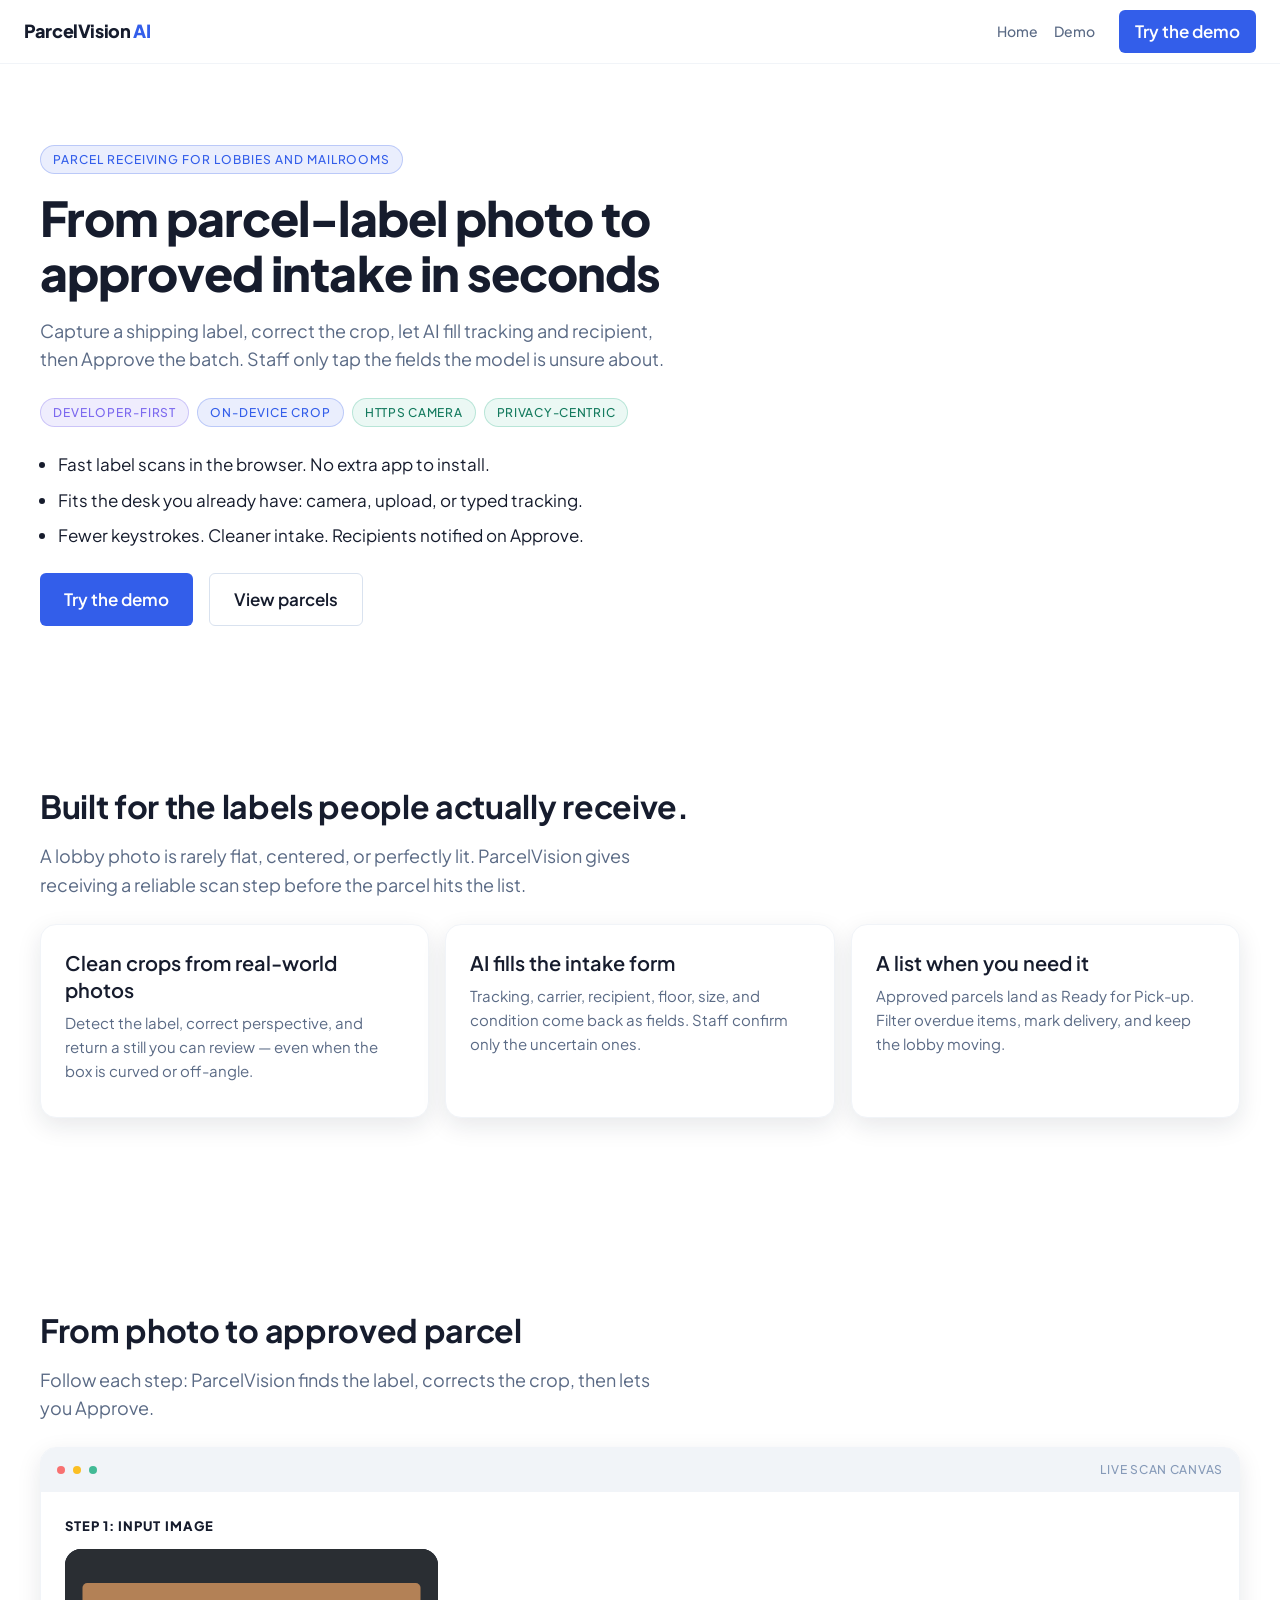
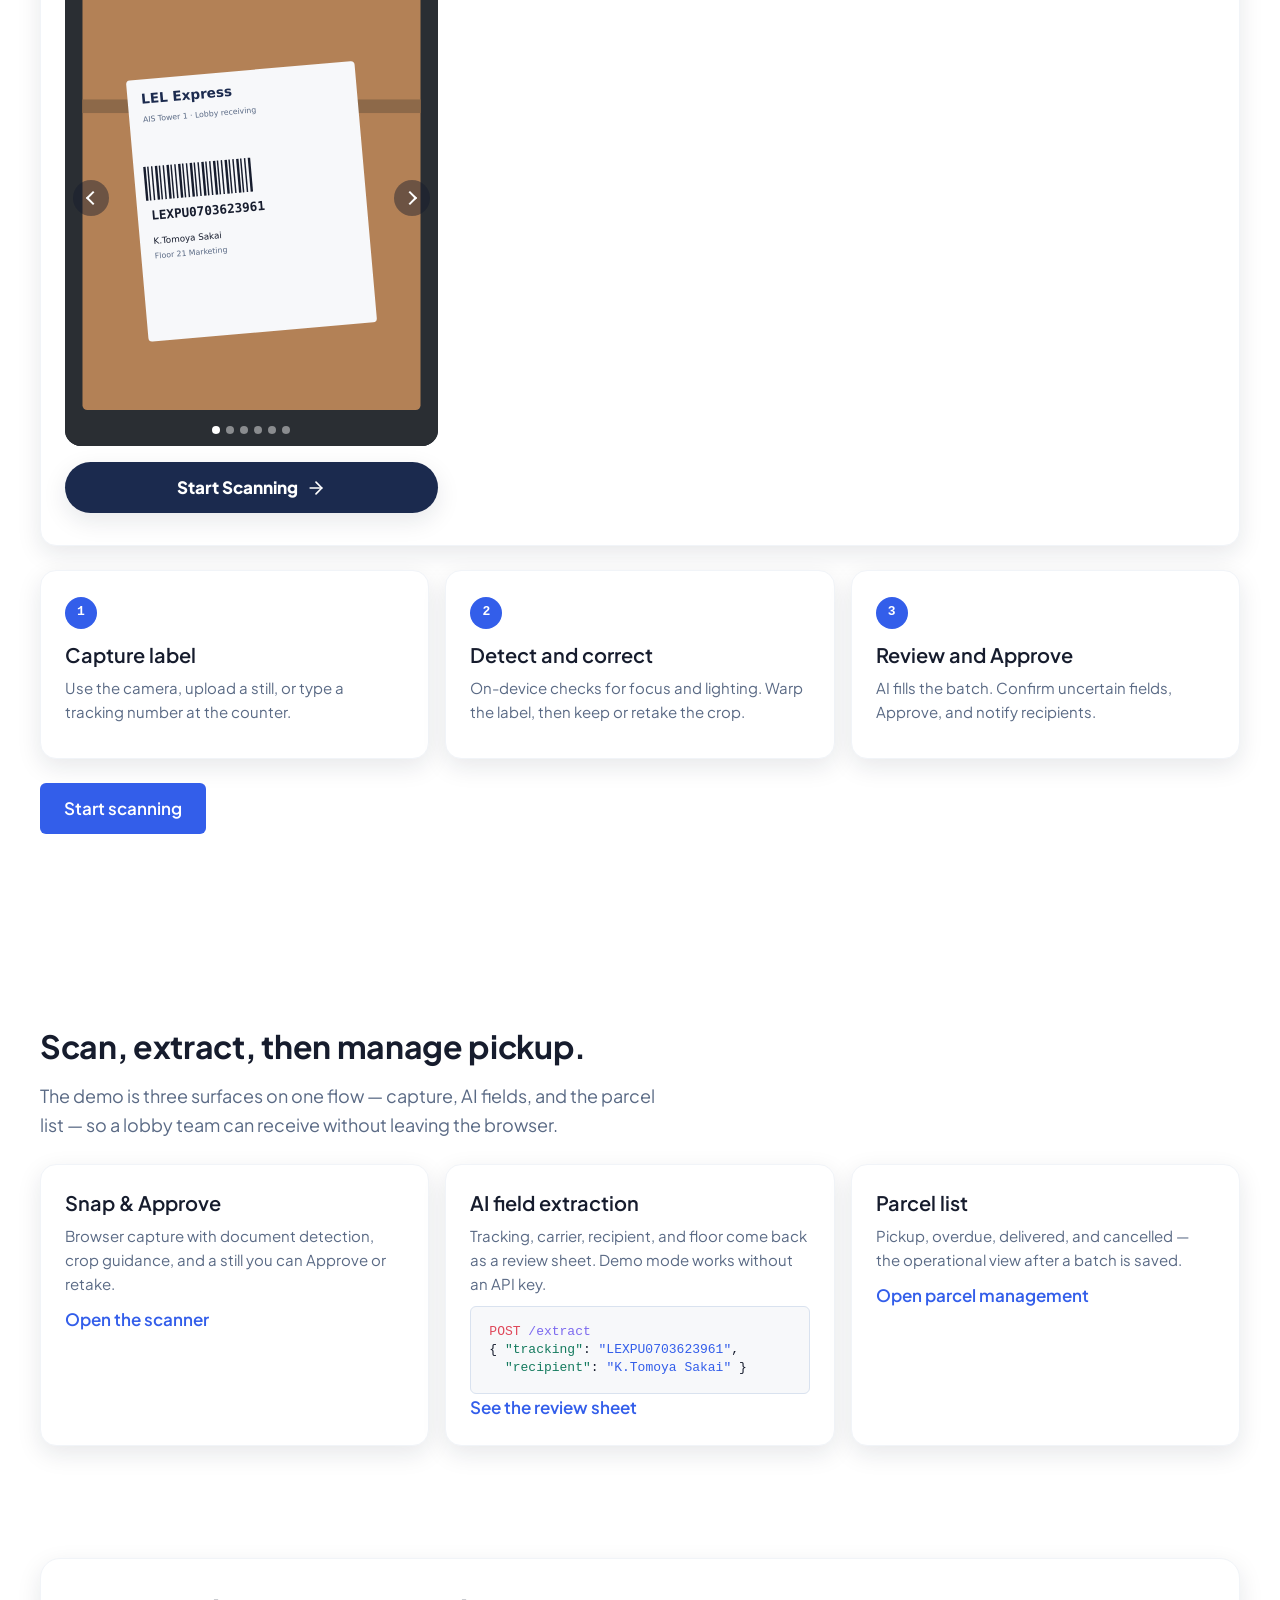
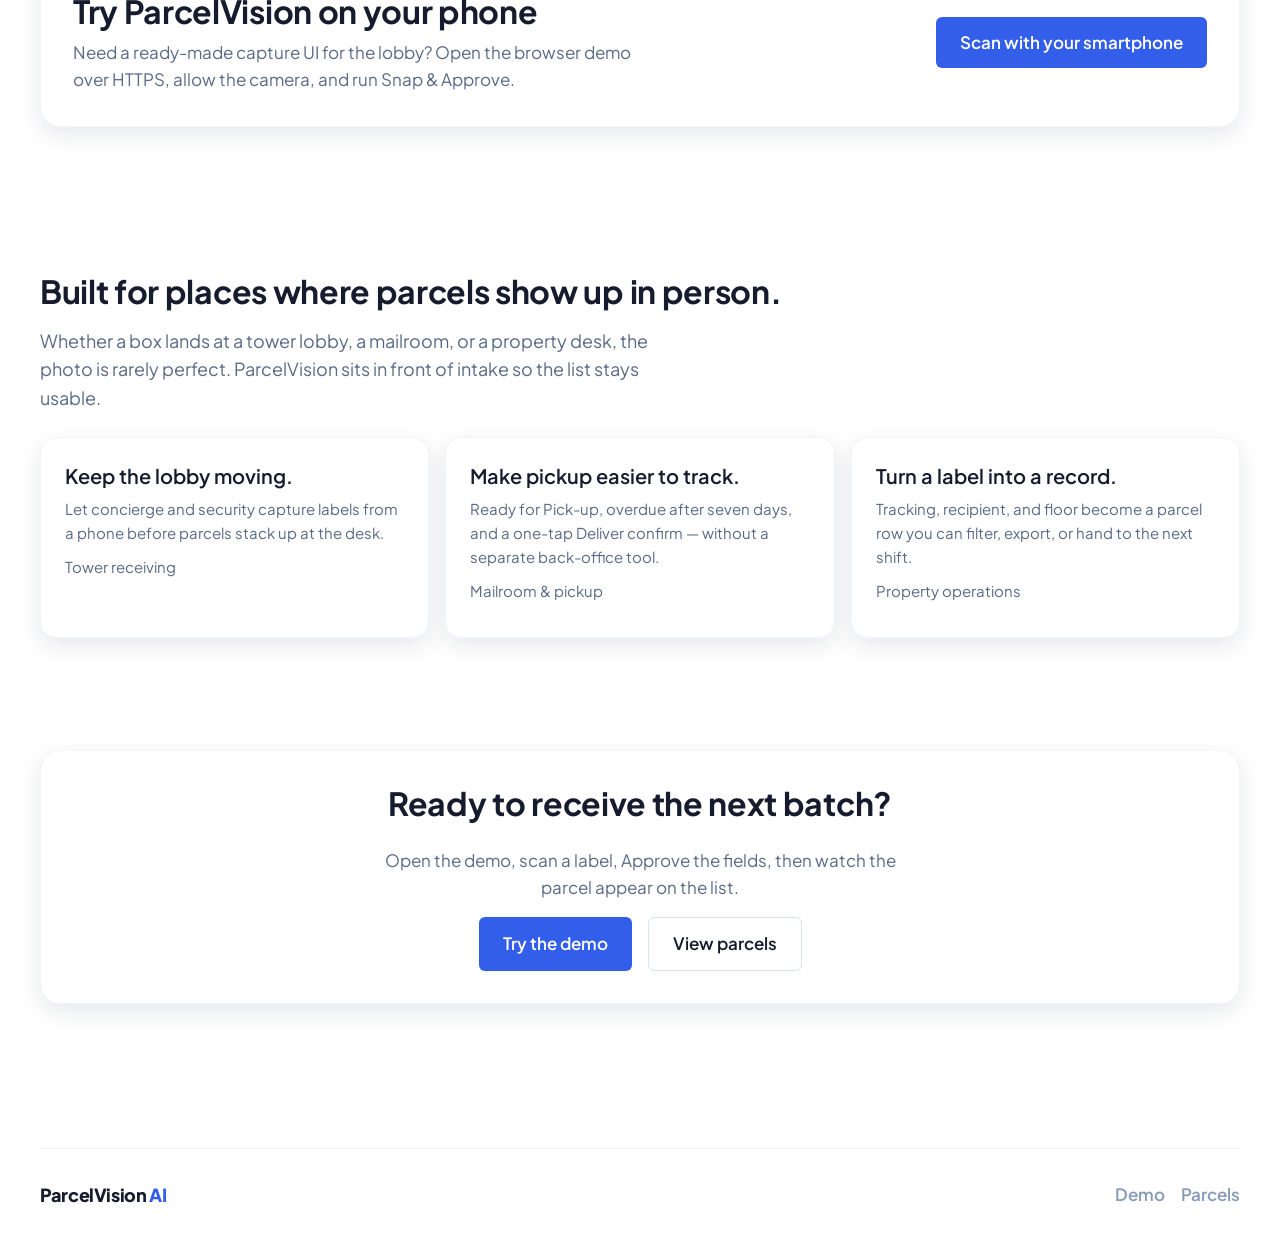
==== commit 584c7048: "Ship SNAP LABEL with local Tesseract OCR and a usable review crop. Replace the live OpenCV auto-capt" ====
--- a/docs/index.html
+++ b/docs/index.html
@@ -1,870 +1,331 @@
 <!doctype html>
-<html lang="th" data-theme="admin">
+<html lang="en">
 <head>
 <meta charset="utf-8">
 <meta name="viewport" content="width=device-width, initial-scale=1">
-<title>ParcelVision AI · Snap &amp; Approve</title>
-
-<!-- Roboto + Prompt + Material Icons (same pairing the original product used). -->
+<title>ParcelVision AI · From parcel-label photo to approved intake</title>
 <link rel="preconnect" href="https://fonts.googleapis.com">
 <link rel="preconnect" href="https://fonts.gstatic.com" crossorigin>
-<link rel="stylesheet" href="https://fonts.googleapis.com/css2?family=Roboto:wght@300;400;500;700&display=swap">
-<link rel="stylesheet" href="https://fonts.googleapis.com/css2?family=Prompt:ital,wght@0,300;0,400;0,500;0,600;0,700;1,400&display=swap">
-<link rel="stylesheet" href="https://fonts.googleapis.com/icon?family=Material+Icons">
-<link rel="stylesheet" href="https://fonts.googleapis.com/css2?family=Material+Symbols+Outlined:opsz,wght,FILL,GRAD@20..48,100..700,0..1,-50..200">
-<link rel="stylesheet" href="https://fonts.servicemind.asia/fnt-awsome-5/font-awesome-5.15.4.min.css">
-
-<!-- The design system: tokens, Material substrate, and every .tis-* rule. -->
+<link rel="stylesheet" href="https://fonts.googleapis.com/css2?family=Plus+Jakarta+Sans:wght@400;500;600;700;800&display=swap">
 <link rel="stylesheet" href="parcelvision.css">
-
-<style>
-/* Icon fonts (Material Icons + Material Symbols) โหลดจาก Google CDN — บนเน็ต
-   ช้า/throttle ตัว fallback ปล่อยให้ ligature เช่น "photo_camera" โผล่ทะลุ
-   overflow:hidden ของ .mat-icon 24×24 ออกมาเป็น "ph" ให้เห็น
-   Fix: ทำให้ text โปร่งใสไปก่อน แล้ว JS ด้านล่างเปิดสีคืนเมื่อ font โหลดจริง */
-.material-icons, .material-symbols-outlined { color: transparent; }
-html.fonts-ready .material-icons,
-html.fonts-ready .material-symbols-outlined { color: inherit; }
-
-/* Page bootstrap — same four rules the billing mock-up uses; in the Angular app
-   they come from Material typography and Tailwind preflight. */
-* { box-sizing: border-box; }
-html, body { height: 100%; }
-body { margin: 0; font: 400 14px/1.5 var(--font-family); color: var(--tis-dark); background: #fff; }
-.sm-shell { display: flex; flex-direction: column; height: 100%; }
-
-/* Thai copy renders in Prompt. */
-.sm-th { font-family: Prompt, var(--font-family); }
-
-/* ---- screen switcher -------------------------------------------------- */
-.sm-screen { display: none; }
-.sm-screen.active { display: block; }
-
-/* ---- capture ---------------------------------------------------------- */
-.sm-capture-grid { display: grid; gap: 14px; grid-template-columns: 1fr; }
-@media (min-width: 992px) { .sm-capture-grid { grid-template-columns: minmax(0, 420px) minmax(0, 1fr); } }
-
-/* The viewfinder: a live <video> with the corner brackets on top that tell the
-   operator where to aim the label. Before the stream starts (or when the camera
-   is refused) the same box shows the hint / reason instead. */
-.sm-view {
-  position: relative; aspect-ratio: 4 / 3; border-radius: 10px; overflow: hidden;
-  background: #23272b radial-gradient(120% 90% at 50% 0%, rgba(255,255,255,.14), transparent 60%);
-  display: flex; align-items: center; justify-content: center;
-}
-.sm-view video { position: absolute; inset: 0; width: 100%; height: 100%; object-fit: contain; display: none; background: #000; }
-.sm-view.is-live video { display: block; }
-.sm-view.is-live .sm-view-hint { display: none; }
-.sm-view-coach {
-  position: absolute; left: 12%; right: 12%; bottom: 16%; z-index: 3; pointer-events: none;
-  text-align: center; color: #fff; font-size: 13px; font-weight: 500; line-height: 1.35;
-  text-shadow: 0 1px 4px rgba(0,0,0,.7); display: none;
-}
-.sm-view.is-live .sm-view-coach { display: block; }
-.sm-view-frame { position: absolute; inset: 12% 10%; }
-.sm-view-frame i {
-  position: absolute; width: 26px; height: 26px;
-  border: 3px solid rgba(255,255,255,.9); border-radius: 3px;
-}
-.sm-view-frame i:nth-child(1) { top: 0; left: 0; border-right: 0; border-bottom: 0; }
-.sm-view-frame i:nth-child(2) { top: 0; right: 0; border-left: 0; border-bottom: 0; }
-.sm-view-frame i:nth-child(3) { bottom: 0; left: 0; border-right: 0; border-top: 0; }
-.sm-view-frame i:nth-child(4) { bottom: 0; right: 0; border-left: 0; border-top: 0; }
-.sm-view-hint { color: rgba(255,255,255,.86); font-size: 13px; text-align: center; padding: 0 24px; z-index: 1; }
-.sm-view-hint .material-icons { font-size: 34px; width: 34px; height: 34px; display: block; margin: 0 auto 6px; opacity: .8; }
-
-/* PRD scanner: the video never leaves the browser. The mask and fixed guide
-   solve capture framing in MVP; OpenCV quadrilateral detection is phase 3. */
-.sm-camera-entry { padding: 22px 16px; text-align: center; border: 1px solid var(--tis-light-dark); border-radius: 10px; background: var(--tis-light-2); }
-.sm-camera-entry .material-icons { font-size: 42px; width: 42px; height: 42px; color: var(--tis-primary); }
-.sm-camera-entry-actions { display: flex; flex-wrap: wrap; justify-content: center; gap: 8px; margin-top: 14px; }
-.sm-scanner[hidden], .sm-capture-preview[hidden], .sm-camera-entry[hidden],
-#sm-crop-editor[hidden] { display: none !important; }
-.sm-view-mask { position: absolute; inset: 0; z-index: 1; pointer-events: none; box-shadow: inset 0 0 0 999px rgba(0,0,0,.40); clip-path: polygon(0 0,100% 0,100% 100%,0 100%,0 0,10% 13%,10% 87%,90% 87%,90% 13%,10% 13%); }
-.sm-view-frame { z-index: 2; border: 2px solid rgba(255,255,255,.9); border-radius: 6px; transition: border-color .15s, box-shadow .15s; }
-.sm-view[data-quality="warning"] .sm-view-frame { border-color: #f59e0b; }
-.sm-view[data-quality="danger"] .sm-view-frame { border-color: #ef4444; }
-.sm-view[data-quality="ready"] .sm-view-frame { border-color: #22c55e; box-shadow: 0 0 0 3px rgba(34,197,94,.24); }
-.sm-view-overlay { position: absolute; inset: 0; z-index: 2; pointer-events: none; display: none; }
-.sm-view.is-quad .sm-view-overlay { display: block; }
-.sm-view.is-quad .sm-view-mask,
-.sm-view.is-quad .sm-view-frame { display: none; }
-.sm-view-overlay .sm-poly { fill: none; stroke-width: 0.012; stroke-linejoin: round; }
-.sm-view[data-quality="warning"] .sm-poly { stroke: #f59e0b; }
-.sm-view[data-quality="danger"] .sm-poly { stroke: #ef4444; }
-.sm-view[data-quality="ready"] .sm-poly { stroke: #22c55e; }
-.sm-view[data-quality="neutral"] .sm-poly { stroke: rgba(255,255,255,.85); }
-.sm-crop-editor {
-  position: fixed; inset: 0; z-index: 48; background: rgba(0,0,0,.55);
-  display: flex; align-items: center; justify-content: center; padding: 16px;
-}
-.sm-crop-editor[hidden] { display: none !important; }
-.sm-crop-editor-card { background: #fff; border-radius: 10px; padding: 14px; width: min(720px, 100%); }
-#sm-crop-canvas { width: 100%; height: auto; touch-action: none; background: #23272b; border-radius: 8px; cursor: crosshair; display: block; }
-.sm-quality { display: flex; align-items: center; gap: 8px; min-height: 30px; margin-top: 10px; padding: 6px 9px; border-radius: 6px; background: var(--tis-light-2); font-size: 12.5px; }
-.sm-quality-dot { width: 9px; height: 9px; border-radius: 50%; background: #9ca3af; flex: 0 0 auto; }
-.sm-quality[data-level="warning"] .sm-quality-dot { background: #f59e0b; }
-.sm-quality[data-level="danger"] .sm-quality-dot { background: #ef4444; }
-.sm-quality[data-level="ready"] .sm-quality-dot { background: #22c55e; }
-.sm-preview-grid { display: grid; grid-template-columns: 1fr 1fr; gap: 10px; }
-.sm-preview-grid figure { margin: 0; }
-.sm-preview-grid img { width: 100%; aspect-ratio: 4/3; object-fit: contain; border-radius: 8px; background: #23272b; }
-.sm-preview-grid figcaption { margin-top: 4px; font-size: 11.5px; color: var(--tis-text-color); }
-.sm-quality-list { display: grid; gap: 5px; margin: 12px 0; font-size: 12.5px; }
-.sm-quality-list .ok { color: var(--tis-success-dark); }
-.sm-quality-list .bad { color: var(--tis-danger); }
-@media (max-width: 520px) { .sm-preview-grid { grid-template-columns: 1fr; } }
-
-/* Camera-live overlay: a close button top-right of the viewfinder. Without
-   it there's no way out of a live stream except by shooting or leaving the
-   page — Snapchat/IG-story pattern users already recognise. Gated on
-   .sm-view.is-live so the same DOM is invisible before the camera starts. */
-.sm-cam-close {
-  position: absolute; top: 8px; right: 8px; z-index: 3;
-  width: 34px; height: 34px; border: 0; border-radius: 999px; padding: 0;
-  background: rgba(0,0,0,.55); color: #fff; cursor: pointer;
-  display: none; align-items: center; justify-content: center;
-}
-.sm-cam-close:hover { background: rgba(0,0,0,.75); }
-.sm-cam-close .material-icons { font-size: 20px; width: 20px; height: 20px; }
-.sm-view.is-live .sm-cam-close { display: inline-flex; }
-
-.sm-shutter {
-  width: 66px; height: 66px; border-radius: 50%; border: 0; cursor: pointer;
-  background: var(--tis-primary); color: #fff; box-shadow: 0 2px 10px rgba(0,0,0,.25);
-  display: flex; align-items: center; justify-content: center;
-}
-.sm-shutter:active { transform: scale(.96); }
-.sm-shutter .material-icons { font-size: 30px; width: 30px; height: 30px; }
-
-/* Desktop has no camera on most reception PCs — the same card offers a drop
-   zone instead. Both are always in the DOM; only the copy differs. */
-.sm-drop {
-  border: 1px dashed var(--tis-primary-light); border-radius: 8px; padding: 12px;
-  text-align: center; font-size: 12.5px; color: var(--tis-text-color); cursor: pointer;
-}
-
-/* ---- queue ------------------------------------------------------------ */
-.sm-queue { display: grid; gap: 10px; grid-template-columns: 1fr; }
-@media (min-width: 1400px) { .sm-queue { grid-template-columns: repeat(2, minmax(0, 1fr)); } }
-.sm-qcard {
-  display: flex; gap: 11px; align-items: flex-start; cursor: pointer;
-  border: 1px solid #eef0f2; border-radius: 8px; padding: 10px; background: #fff;
-}
-.sm-qcard:hover { border-color: var(--tis-primary-light); }
-.sm-qcard.is-review { background: #fffbeb; border-color: #fcd34d; }
-.sm-qcard.is-reading { background: var(--tis-light-2); }
-.sm-qcard.is-error { background: #fef2f2; border-color: #fca5a5; cursor: default; }
-.sm-thumb { width: 66px; height: 66px; border-radius: 6px; object-fit: cover; flex: 0 0 auto; background: #23272b; }
-.sm-qcard-body { min-width: 0; flex: 1 1 auto; }
-.sm-qcard-title { font-weight: 500; font-size: 13.5px; color: var(--tis-heading-color); }
-.sm-qcard-meta { font-size: 12px; color: var(--tis-text-color); }
-
-/* Shimmer while Gemini is reading. */
-.sm-bar { height: 9px; border-radius: 4px; background: linear-gradient(90deg,#eceff1 25%,#f6f7f8 37%,#eceff1 63%); background-size: 400% 100%; animation: sm-sheen 1.2s linear infinite; }
-@keyframes sm-sheen { 0% { background-position: 100% 0 } 100% { background-position: 0 0 } }
-
-/* ---- confidence-annotated fields -------------------------------------- */
-.sm-field { border-left: 3px solid #d1d5db; padding: 8px 0 8px 11px; }
-.sm-field + .sm-field { border-top: 1px solid #f1f3f5; }
-.sm-field--auto  { border-left-color: #16a34a; }
-.sm-field--check { border-left-color: #f59e0b; background: #fffdf7; }
-.sm-field--pick  { border-left-color: #dc2626; background: #fef7f7; }
-.sm-field-head { display: flex; align-items: center; justify-content: space-between; gap: 8px; }
-.sm-field-label { font-size: 11.5px; color: var(--tis-text-color); text-transform: uppercase; letter-spacing: .3px; }
-.sm-field-value { font-size: 15px; font-weight: 500; color: var(--tis-heading-color); }
-.sm-field-value.is-empty { color: #dc2626; font-weight: 400; font-style: italic; }
-.sm-chiprow { display: flex; flex-wrap: wrap; gap: 6px; margin-top: 7px; }
-.sm-choice {
-  border: 1px solid #d8dbe0; background: #fff; border-radius: 999px; cursor: pointer;
-  padding: 4px 11px; font: inherit; font-size: 12.5px; color: var(--tis-dark);
-}
-.sm-choice:hover { border-color: var(--tis-primary); }
-.sm-choice.active { background: var(--tis-primary); border-color: var(--tis-primary); color: #fff; }
-
-/* ---- review sheet ----------------------------------------------------- */
-.sm-scrim { position: fixed; inset: 0; background: rgba(0,0,0,.32); z-index: 40; opacity: 0; visibility: hidden; transition: opacity .2s; }
-.sm-sheet {
-  position: fixed; left: 0; right: 0; bottom: 0; z-index: 41; background: #fff;
-  border-radius: 14px 14px 0 0; box-shadow: 0 -2px 18px rgba(0,0,0,.18);
-  max-height: 92vh; overflow: auto; transform: translateY(100%); transition: transform .24s cubic-bezier(.4,0,.2,1);
-  /* Desktop breakpoint ล็อก sheet ไว้ที่ position:fixed กลางจอด้วย opacity:0
-     opacity ไม่บล็อก pointer events → sheet ที่ปิดยังกินคลิกใน 560×86vh กลางจอ
-     ทับปุ่มในการ์ดคิว. pointer-events:none แก้ให้ sheet ปิดไม่กินคลิก */
-  pointer-events: none;
-}
-body.sm-sheet-open .sm-sheet { pointer-events: auto; }
-body.sm-sheet-open .sm-scrim { opacity: 1; visibility: visible; }
-body.sm-sheet-open .sm-sheet { transform: translateY(0); }
-/* ต้องอยู่ทีหลังสถานะเปิดของมือถือ: specificity เท่ากัน ตัวที่ประกาศหลังชนะ
-   ถ้าสลับลำดับ translateY(0) จะทับ translate(-50%,-50%) แล้ว popup จะตกขอบล่างจอ */
-@media (min-width: 992px) {
-  .sm-sheet { left: 50%; right: auto; bottom: auto; top: 50%; width: 560px; max-height: 86vh; border-radius: 10px; transform: translate(-50%, -40%); opacity: 0; }
-  body.sm-sheet-open .sm-sheet { transform: translate(-50%, -50%); opacity: 1; }
-}
-.sm-sheet-head { position: sticky; top: 0; background: #fff; padding: 14px 16px 10px; border-bottom: 1px solid #eef0f2; display: flex; align-items: center; gap: 10px; }
-.sm-sheet-body { padding: 4px 16px 16px; }
-.sm-sheet-foot { position: sticky; bottom: 0; background: #fff; border-top: 1px solid #eef0f2; padding: 12px 16px; display: flex; gap: 10px; }
-.sm-sheet-photo { width: 100%; height: 190px; object-fit: cover; border-radius: 8px; background: #23272b; }
-
-/* ---- approve ---------------------------------------------------------- */
-/* One state, two presentations: the table on a desk, stacked cards on a phone. */
-.sm-approve-cards { display: none; }
-@media (max-width: 991px) { .sm-approve-table { display: none; } .sm-approve-cards { display: grid; gap: 10px; } }
-.sm-approve-table td { vertical-align: middle; }
-.sm-actionbar { display: flex; flex-wrap: wrap; gap: 10px; align-items: center; justify-content: flex-end; }
-button[disabled] { opacity: .45; pointer-events: none; }
-
-/* ---- confirm dialog --------------------------------------------------- */
-.sm-dialog-wrap { position: fixed; inset: 0; z-index: 50; display: none; align-items: center; justify-content: center; background: rgba(0,0,0,.32); padding: 16px; }
-body.sm-dialog-open .sm-dialog-wrap { display: flex; }
-
-.sm-code { font: 12.5px/1.6 ui-monospace, SFMono-Regular, Menlo, monospace; background: var(--tis-light-2); border: 1px solid var(--tis-light-dark); border-radius: 6px; padding: 12px; overflow: auto; white-space: pre; }
-
-/* ---- real mobile (< 992px) ---------------------------------------------
-   ระบบสีลของ Angular Material ทำให้ sidenav กว้าง 285px คงที่ กินจอ iPhone (390px)
-   ไป ~73% เนื้อหาแทบไม่เหลือที่ ที่นี่บน mockup ยังไม่มี hamburger — ซ่อน sidenav
-   ไปก่อนเพื่อโฟกัสที่ flow ถ่าย/ตรวจ/approve
-   ponytail: ในแอปจริงจะต้องเพิ่มปุ่ม hamburger เปิด mat-drawer แบบ over ที่ toolbar */
-@media (max-width: 991px) {
-  mat-drawer.drawer { display: none; }
-  .tis-main-container { padding-left: 12px; padding-right: 12px; }
-
-  /* header ปุ่มยาว ๆ ตกบรรทัดได้ */
-  .tis-page-header { flex-wrap: wrap; row-gap: 10px; }
-  .tis-page-header > .tis-inline-group { width: 100%; justify-content: flex-end; flex-wrap: wrap; }
-
-  /* stepper 4 ขั้นบนหัวหน้า ให้ scroll แนวนอนแทนตกบรรทัด กันตัวหนังสือขาด */
-  #sm-steps { flex-wrap: nowrap; overflow-x: auto; -webkit-overflow-scrolling: touch; }
-  #sm-steps > .tis-pill { flex-shrink: 0; }
-
-  /* ปุ่มถ่ายรูปนิ้วโป้ง — ขยาย hit target เข้าใกล้ 48px WCAG */
-  .sm-shutter { width: 72px; height: 72px; }
-}
-</style>
 </head>
-
-<body class="sm-th">
-<div class="sm-shell">
-
-  <!-- ===== toolbar ====================================================== -->
-  <mat-toolbar class="mat-toolbar header mat-toolbar-single-row">
-    <button class="mdc-icon-button mat-mdc-icon-button mat-mdc-button-base icon-btn">
-      <span class="material-symbols-outlined">window</span>
-    </button>
-    <b style="font-size:22px;margin-left:6px">ParcelVision <i style="font-style:normal;color:#9e9e9e">AI</i></b>
-    <span class="spacer"></span>
-    <button class="mdc-icon-button mat-mdc-icon-button mat-mdc-button-base icon-btn">
-      <mat-icon class="mat-icon material-icons">phone_iphone</mat-icon>
-    </button>
-    <button class="mdc-icon-button mat-mdc-icon-button mat-mdc-button-base icon-btn">
-      <mat-icon class="mat-icon material-icons">notifications</mat-icon>
-    </button>
-    <button class="mdc-button mat-mdc-button-base profile-btn mat-mdc-button">
-      <span class="mdc-button__label">
-        <mat-icon class="mat-icon material-icons">account_circle</mat-icon>
-        <span class="profile-info">operator</span>
-      </span>
-    </button>
-  </mat-toolbar>
-
-  <mat-drawer-container style="flex:1 1 auto;min-height:0">
-
-    <!-- ===== sidenav =================================================== -->
-    <mat-drawer class="mat-drawer drawer">
-      <mat-list class="mat-mdc-list h-full overflow-auto">
-        <mat-list-item class="mat-mdc-list-item custom-mat-list-item">
-          <span class="mdc-list-item__content">
-            <a href="#"><p><mat-icon class="mat-icon material-icons">home</mat-icon><span>Home</span></p></a>
-          </span>
-        </mat-list-item>
-
-        <div class="p-2"><mat-divider class="mat-divider mat-divider-horizontal"></mat-divider></div>
-
-        <mat-expansion-panel class="mat-expansion-panel custom-expansion-panel mat-expanded">
-          <mat-expansion-panel-header class="mat-expansion-panel-header">
-            <span class="mat-content">
-              <mat-panel-title class="mat-expansion-panel-header-title">
-                <mat-icon class="mat-icon material-icons">inventory_2</mat-icon><span>Parcel Management</span>
-              </mat-panel-title>
-            </span>
-            <span class="mat-expansion-indicator"></span>
-          </mat-expansion-panel-header>
-          <div class="mat-expansion-panel-content-wrapper">
-            <div class="mat-expansion-panel-content">
-              <div class="mat-expansion-panel-body">
-                <mat-list-item class="mat-mdc-list-item custom-mat-list-item">
-                  <span class="mdc-list-item__content"><a href="parcel-list.html" class="active"><p><span>Manage Parcel</span></p></a></span>
-                </mat-list-item>
-                <mat-list-item class="mat-mdc-list-item custom-mat-list-item">
-                  <span class="mdc-list-item__content"><a href="#"><p><span>Parcel Setting</span></p></a></span>
-                </mat-list-item>
+<body>
+<header class="pv-nav">
+  <a class="pv-brand" href="index.html">ParcelVision <span>AI</span></a>
+  <a class="is-active" href="index.html">Home</a>
+  <a href="demo.html">Demo</a>
+  <a class="pv-btn" href="demo.html#scan">Try the demo</a>
+</header>
+
+<main class="home">
+  <section class="home-hero">
+    <p class="home-kicker">Parcel receiving for lobbies and mailrooms</p>
+    <h1>From parcel-label photo to approved intake in seconds</h1>
+    <p class="home-lead">Capture a shipping label, correct the crop, let AI fill tracking and recipient, then Approve the batch. Staff only tap the fields the model is unsure about.</p>
+    <div class="home-pills">
+      <span class="home-pill-purple">Developer-first</span>
+      <span class="home-pill">On-device crop</span>
+      <span class="home-cert">HTTPS camera</span>
+      <span class="home-cert">Privacy-centric</span>
+    </div>
+    <ul class="home-bullets">
+      <li>Fast label scans in the browser. No extra app to install.</li>
+      <li>Fits the desk you already have: camera, upload, or typed tracking.</li>
+      <li>Fewer keystrokes. Cleaner intake. Recipients notified on Approve.</li>
+    </ul>
+    <div class="home-cta">
+      <a class="pv-btn" href="demo.html#scan">Try the demo</a>
+      <a class="pv-btn pv-btn-ghost" href="demo.html#parcels">View parcels</a>
+    </div>
+  </section>
+
+  <section class="home-section">
+    <h2>Built for the labels people actually receive.</h2>
+    <p class="home-lead">A lobby photo is rarely flat, centered, or perfectly lit. ParcelVision gives receiving a reliable scan step before the parcel hits the list.</p>
+    <div class="home-grid-3">
+      <article class="home-card">
+        <h3>Clean crops from real-world photos</h3>
+        <p>Detect the label, correct perspective, and return a still you can review — even when the box is curved or off-angle.</p>
+      </article>
+      <article class="home-card">
+        <h3>AI fills the intake form</h3>
+        <p>Tracking, carrier, recipient, floor, size, and condition come back as fields. Staff confirm only the uncertain ones.</p>
+      </article>
+      <article class="home-card">
+        <h3>A list when you need it</h3>
+        <p>Approved parcels land as Ready for Pick-up. Filter overdue items, mark delivery, and keep the lobby moving.</p>
+      </article>
+    </div>
+  </section>
+
+  <section class="home-section">
+    <h2>From photo to approved parcel</h2>
+    <p class="home-lead">Follow each step: ParcelVision finds the label, corrects the crop, then lets you Approve.</p>
+    <div class="home-canvas">
+      <div class="home-canvas-bar"><i></i><i></i><i></i><span>Live scan canvas</span></div>
+      <div class="home-demo is-idle" id="home-demo">
+        <div class="home-demo-grid">
+          <div class="home-demo-col home-demo-col--input" id="demoInlineScreen1">
+            <p class="home-demo-step">Step 1: Input image</p>
+            <div class="home-carousel" id="home-carousel">
+              <div class="home-carousel-inner" id="home-carousel-inner"></div>
+              <div class="home-carousel-dots" id="home-carousel-dots"></div>
+              <button class="home-carousel-nav home-carousel-prev" type="button" aria-label="Previous">
+                <span class="home-carousel-nav-icon" aria-hidden="true"></span>
+              </button>
+              <button class="home-carousel-nav home-carousel-next" type="button" aria-label="Next">
+                <span class="home-carousel-nav-icon" aria-hidden="true"></span>
+              </button>
+            </div>
+          </div>
+
+          <div class="home-demo-col home-demo-col--detect" id="demoInlineScreen2">
+            <p class="home-demo-step">Step 2: Label detection</p>
+            <div class="home-demo-stage" id="home-detect-stage">
+              <img id="home-detect-img" alt="Label detection">
+              <svg class="home-demo-quad" id="home-detect-quad" viewBox="0 0 100 100" preserveAspectRatio="none" aria-hidden="true">
+                <polygon points="8,12 94,8 92,90 6,88"></polygon>
+              </svg>
+              <div class="home-demo-spinner" id="home-detect-spin" hidden>
+                <span class="sm-spinner"></span>
               </div>
             </div>
           </div>
-        </mat-expansion-panel>
-
-        <mat-expansion-panel class="mat-expansion-panel custom-expansion-panel">
-          <mat-expansion-panel-header class="mat-expansion-panel-header">
-            <span class="mat-content">
-              <mat-panel-title class="mat-expansion-panel-header-title">
-                <mat-icon class="mat-icon material-icons">apartment</mat-icon><span>Property Setup</span>
-              </mat-panel-title>
-            </span>
-            <span class="mat-expansion-indicator"></span>
-          </mat-expansion-panel-header>
-          <div class="mat-expansion-panel-content-wrapper">
-            <div class="mat-expansion-panel-content">
-              <div class="mat-expansion-panel-body">
-                <mat-list-item class="mat-mdc-list-item custom-mat-list-item">
-                  <span class="mdc-list-item__content"><a href="#"><p><span>Building</span></p></a></span>
-                </mat-list-item>
-                <mat-list-item class="mat-mdc-list-item custom-mat-list-item">
-                  <span class="mdc-list-item__content"><a href="#"><p><span>Property Unit</span></p></a></span>
-                </mat-list-item>
-              </div>
+
+          <div class="home-demo-col home-demo-col--result" id="demoInlineScreen3">
+            <p class="home-demo-step">Step 3: Processed result</p>
+            <div class="home-demo-stage home-demo-stage--result" id="home-result-stage">
+              <img id="home-result-img" alt="Processed shipping label">
+              <dl class="home-demo-fields" id="home-result-fields"></dl>
             </div>
           </div>
-        </mat-expansion-panel>
-
-        <div class="p-2"><mat-divider class="mat-divider mat-divider-horizontal"></mat-divider></div>
-
-        <mat-list-item class="mat-mdc-list-item custom-mat-list-item">
-          <span class="mdc-list-item__content">
-            <a href="#"><p><mat-icon class="mat-icon material-icons">insert_chart_outlined</mat-icon><span>Organisation Statistics</span></p></a>
-          </span>
-        </mat-list-item>
-      </mat-list>
-    </mat-drawer>
-
-    <!-- ===== page ====================================================== -->
-    <mat-drawer-content>
-      <div class="tis-main-container">
-        <div class="tis-page">
-
-          <ul class="tis-breadcrumb">
-            <li class="tis-breadcrumb-item"><a href="#">Home</a></li>
-            <li class="tis-breadcrumb-item"><a href="#">Parcel Management</a></li>
-            <li class="tis-breadcrumb-item"><a href="parcel-list.html">Manage Parcel</a></li>
-            <li class="tis-breadcrumb-item active">Add New Parcel (Snap &amp; Approve)</li>
-          </ul>
-
-          <div class="tis-page-header">
-            <div class="tis-page-title">รับพัสดุด้วยกล้อง</div>
-            <ul class="tis-inline-group">
-              <li class="tis-inline-group-item">
-                <button class="mdc-button mat-mdc-button-base tis-text-upper tis-btn-primary" onclick="resetDemo()">
-                  <span class="mdc-button__label"><mat-icon class="mat-icon material-icons">restart_alt</mat-icon>เริ่มสาธิตใหม่</span>
-                </button>
-              </li>
-            </ul>
+
+          <div class="home-demo-action">
+            <a class="home-demo-scan" href="demo.html#scan" id="home-start-scan">
+              <span>Start Scanning</span>
+              <svg class="home-demo-scan-arrow home-demo-scan-arrow--down" xmlns="http://www.w3.org/2000/svg" width="20" height="20" viewBox="0 0 24 24" fill="none" stroke="currentColor" stroke-width="2" stroke-linecap="round" stroke-linejoin="round" aria-hidden="true"><line x1="12" y1="5" x2="12" y2="19"></line><polyline points="19 12 12 19 5 12"></polyline></svg>
+              <svg class="home-demo-scan-arrow home-demo-scan-arrow--right" xmlns="http://www.w3.org/2000/svg" width="20" height="20" viewBox="0 0 24 24" fill="none" stroke="currentColor" stroke-width="2" stroke-linecap="round" stroke-linejoin="round" aria-hidden="true"><line x1="5" y1="12" x2="19" y2="12"></line><polyline points="12 5 19 12 12 19"></polyline></svg>
+            </a>
           </div>
-
-          <div class="tis-page-body">
-
-            <!-- flow switcher ------------------------------------------- -->
-            <div class="tis-pill-tabs" id="sm-steps" style="margin-bottom:14px;flex-wrap:wrap">
-              <button class="tis-pill active" data-screen="capture">1 &middot; ถ่ายรูป &amp; AI อ่านค่า</button>
-              <button class="tis-pill" data-screen="review">2 &middot; ตรวจค่าที่ AI ไม่มั่นใจ</button>
-              <button class="tis-pill" data-screen="approve">3 &middot; Approve ทั้งชุด</button>
-              <button class="tis-pill" data-screen="done">4 &middot; เสร็จสิ้น</button>
-            </div>
-
-            <!-- ============================================================
-                 SCREEN 1 — ถ่ายรูป & AI อ่านค่า
-                 ============================================================ -->
-            <div class="sm-screen active" id="screen-capture">
-
-              <div class="tis-help-box tis-help-box--blue" style="display:flex;gap:11px;margin-bottom:14px">
-                <div class="tis-callout-icon"><mat-icon class="mat-icon material-icons">auto_awesome</mat-icon></div>
-                <div>
-                  <b>ถ่ายรูปฉลากพัสดุ แล้วปล่อยให้ AI กรอกให้.</b>
-                  ตั้งโครงการและจุดเก็บครั้งเดียวต่อรอบ แล้วยิงรูปต่อกันได้เรื่อย ๆ
-                  ระบบส่งรูปให้ Gemini อ่านเลขพัสดุ ขนส่ง ผู้รับ ชั้น/แผนก ขนาดกล่อง และสภาพพัสดุ
-                  พนักงานแตะเฉพาะฟิลด์ที่ AI ไม่มั่นใจ ไม่ต้องพิมพ์ในเส้นทางปกติ
-                </div>
-              </div>
-
-              <!-- context: ตั้งครั้งเดียวต่อรอบ -->
-              <div class="tis-section">
-                <div class="tis-label" style="margin-bottom:14px">
-                  ตั้งค่ารอบนี้ (ตั้งครั้งเดียว)
-                  <mat-icon class="mat-icon material-icons tis-mat-icon-sm">help</mat-icon>
-                </div>
-                <div class="flex flex-wrap gap-3">
-                  <mat-form-field class="mat-mdc-form-field tis-mat-form-field flex-1" style="min-width:220px">
-                    <div class="mat-mdc-text-field-wrapper">
-                      <div class="mat-mdc-form-field-flex">
-                        <div class="mdc-notched-outline">
-                          <div class="mdc-notched-outline__leading"></div>
-                          <div class="mdc-notched-outline__notch">
-                            <label class="mdc-floating-label mat-mdc-floating-label mdc-floating-label--float-above">Project</label>
-                          </div>
-                          <div class="mdc-notched-outline__trailing"></div>
-                        </div>
-                        <div class="mat-mdc-form-field-infix">
-                          <div class="mat-mdc-select">
-                            <div class="mat-mdc-select-value">AIS Tower 1 (Phahonyothin)</div>
-                            <div class="mat-mdc-select-arrow-wrapper"><div class="mat-mdc-select-arrow"></div></div>
-                          </div>
-                        </div>
-                      </div>
-                    </div>
-                    <div class="mat-mdc-form-field-subscript-wrapper">จำค่าที่ใช้ล่าสุดของผู้ใช้คนนี้</div>
-                  </mat-form-field>
-
-                  <mat-form-field class="mat-mdc-form-field tis-mat-form-field flex-1" style="min-width:220px">
-                    <div class="mat-mdc-text-field-wrapper">
-                      <div class="mat-mdc-form-field-flex">
-                        <div class="mdc-notched-outline">
-                          <div class="mdc-notched-outline__leading"></div>
-                          <div class="mdc-notched-outline__notch">
-                            <label class="mdc-floating-label mat-mdc-floating-label mdc-floating-label--float-above">Storage Location</label>
-                          </div>
-                          <div class="mdc-notched-outline__trailing"></div>
-                        </div>
-                        <div class="mat-mdc-form-field-infix">
-                          <div class="mat-mdc-select">
-                            <div class="mat-mdc-select-value">ล็อบบี้ (002)</div>
-                            <div class="mat-mdc-select-arrow-wrapper"><div class="mat-mdc-select-arrow"></div></div>
-                          </div>
-                        </div>
-                      </div>
-                    </div>
-                    <div class="mat-mdc-form-field-subscript-wrapper">ใช้กับทุกชิ้นในรอบนี้ ไม่ถามซ้ำ</div>
-                  </mat-form-field>
-
-                  <mat-form-field class="mat-mdc-form-field tis-mat-form-field flex-1" style="min-width:220px">
-                    <div class="mat-mdc-text-field-wrapper">
-                      <div class="mat-mdc-form-field-flex">
-                        <div class="mdc-notched-outline">
-                          <div class="mdc-notched-outline__leading"></div>
-                          <div class="mdc-notched-outline__notch">
-                            <label class="mdc-floating-label mat-mdc-floating-label mdc-floating-label--float-above">Arrived On</label>
-                          </div>
-                          <div class="mdc-notched-outline__trailing"></div>
-                        </div>
-                        <div class="mat-mdc-form-field-infix"><input class="mat-mdc-input-element" value="18/09/2026 14:17" readonly></div>
-                        <div class="mat-mdc-form-field-icon-suffix"><mat-icon class="mat-icon material-icons">event</mat-icon></div>
-                      </div>
-                    </div>
-                    <div class="mat-mdc-form-field-subscript-wrapper">เวลาปัจจุบันอัตโนมัติ</div>
-                  </mat-form-field>
-                </div>
-
-                <div style="margin-top:2px">
-                  <mat-checkbox class="mat-mdc-checkbox tis-mat-checkbox-primary mat-mdc-checkbox-checked">
-                    <div class="mdc-form-field">
-                      <div class="mdc-checkbox">
-                        <input type="checkbox" class="mdc-checkbox__native-control" checked>
-                        <div class="mdc-checkbox__background">
-                          <svg class="mdc-checkbox__checkmark" viewBox="0 0 24 24"><path fill="none" d="M1.73,12.91 8.1,19.28 22.79,4.59"></path></svg>
-                        </div>
-                      </div>
-                      <label class="mdc-label">แจ้งเตือนผู้รับทันทีเมื่อ Approve</label>
-                    </div>
-                  </mat-checkbox>
-                </div>
-              </div>
-
-              <div class="sm-capture-grid">
-
-                <!-- camera / upload -->
-                <div class="tis-section" style="margin:0">
-                  <div class="tis-label" style="margin-bottom:12px">
-                    Scan parcel label
-                    <mat-icon class="mat-icon material-icons tis-mat-icon-sm">help</mat-icon>
-                    <span id="sm-mode"></span>
-                  </div>
-
-                  <div class="sm-camera-entry" id="sm-camera-entry">
-                    <mat-icon class="mat-icon material-icons">document_scanner</mat-icon>
-                    <div style="font-size:17px;font-weight:500;margin-top:8px">Scan parcel label</div>
-                    <div class="tis-text-gray" style="font-size:12.5px;margin-top:4px">
-                      Use your camera to capture the complete shipping label.<br>
-                      Keep the recipient details and barcode visible.
-                    </div>
-                    <div class="sm-camera-entry-actions">
-                      <button class="mdc-button mat-mdc-button-base tis-text-upper tis-btn-filled-primary" type="button" onclick="continueToCamera()">
-                        <span class="mdc-button__label"><mat-icon class="mat-icon material-icons">photo_camera</mat-icon>Continue to camera</span>
-                      </button>
-                      <button class="mdc-button mat-mdc-button-base tis-text-upper tis-btn-primary" type="button" onclick="pickFiles()">
-                        <span class="mdc-button__label">Upload image instead</span>
-                      </button>
-                      <button class="mdc-button mat-mdc-button-base tis-text-upper tis-btn-primary" type="button" onclick="showManualEntry()">
-                        <span class="mdc-button__label">Enter manually</span>
-                      </button>
-                    </div>
-                  </div>
-
-                  <div class="sm-scanner" id="sm-scanner" hidden>
-                    <div class="sm-view" id="sm-view" data-quality="neutral">
-                      <video id="sm-cam" playsinline webkit-playsinline muted autoplay></video>
-                      <button class="sm-cam-close" type="button" onclick="closeScanner()" title="ปิดกล้อง" aria-label="ปิดกล้อง">
-                        <mat-icon class="mat-icon material-icons">close</mat-icon>
-                      </button>
-                      <div class="sm-view-mask"></div>
-                      <div class="sm-view-frame"><i></i><i></i><i></i><i></i></div>
-                      <svg class="sm-view-overlay" id="sm-overlay" viewBox="0 0 1 1" preserveAspectRatio="none" aria-hidden="true">
-                        <defs>
-                          <mask id="sm-poly-mask">
-                            <rect width="1" height="1" fill="white"/>
-                            <polygon id="sm-poly-cut" fill="black" points="0,0 0,0 0,0 0,0"/>
-                          </mask>
-                        </defs>
-                        <rect width="1" height="1" fill="rgba(0,0,0,.45)" mask="url(#sm-poly-mask)"/>
-                        <polygon id="sm-poly" class="sm-poly" points="0,0 0,0 0,0 0,0"/>
-                      </svg>
-                      <div class="sm-view-coach" id="sm-view-coach">Fill the frame with the full shipping label</div>
-                      <div class="sm-view-hint">
-                        <mat-icon class="mat-icon material-icons">center_focus_weak</mat-icon>
-                        <div id="sm-cam-msg">Place the complete shipping label inside the frame.</div>
-                      </div>
-                    </div>
-                    <div class="sm-quality" id="sm-quality" data-level="neutral" role="status" aria-live="polite">
-                      <span class="sm-quality-dot"></span><span id="sm-quality-text">Searching for a label…</span>
-                    </div>
-                    <div class="flex items-center justify-center gap-4" style="margin:12px 0">
-                      <button class="mdc-icon-button mat-mdc-icon-button mat-mdc-button-base icon-btn" type="button" title="สลับกล้อง" onclick="flipCamera()">
-                        <mat-icon class="mat-icon material-icons">flip_camera_ios</mat-icon>
-                      </button>
-                      <button class="sm-shutter" type="button" onclick="captureNow()" title="Capture now">
-                        <mat-icon class="mat-icon material-icons">photo_camera</mat-icon>
-                      </button>
-                      <button class="mdc-icon-button mat-mdc-icon-button mat-mdc-button-base icon-btn" type="button" title="เปิดไฟ" onclick="toggleTorch()">
-                        <mat-icon class="mat-icon material-icons">flashlight_on</mat-icon>
-                      </button>
-                    </div>
-                    <div class="flex flex-wrap justify-center gap-2" style="margin-bottom:8px">
-                      <button class="sm-choice" type="button" onclick="pickFiles()">Upload image</button>
-                      <button class="sm-choice" type="button" onclick="showManualEntry()">Enter tracking manually</button>
-                    </div>
-                  </div>
-
-                  <div class="sm-capture-preview" id="sm-capture-preview" hidden>
-                    <div style="font-weight:500;margin-bottom:8px">Label captured</div>
-                    <div class="sm-preview-grid">
-                      <figure>
-                        <img id="sm-preview-crop" alt="Corrected label crop">
-                        <figcaption>Corrected label crop</figcaption>
-                      </figure>
-                      <figure>
-                        <img id="sm-preview-original" alt="Original capture">
-                        <figcaption>Original image</figcaption>
-                      </figure>
-                    </div>
-                    <div class="sm-quality-list" id="sm-preview-quality"></div>
-                    <div class="flex flex-wrap gap-2" style="margin-top:10px">
-                      <button class="mdc-button mat-mdc-button-base tis-text-upper tis-btn-filled-primary" type="button" id="sm-use-label" onclick="approveCapture()">
-                        <span class="mdc-button__label">Approve</span>
-                      </button>
-                      <button class="mdc-button mat-mdc-button-base tis-text-upper tis-btn-primary" type="button" onclick="retakeCapture()">
-                        <span class="mdc-button__label">Retake with camera</span>
-                      </button>
-                      <button class="mdc-button mat-mdc-button-base tis-text-upper tis-btn-primary" type="button" onclick="openCropEditor()">
-                        <span class="mdc-button__label">Adjust crop</span>
-                      </button>
-                    </div>
-                  </div>
-
-                  <div id="sm-manual-entry" hidden style="margin-top:12px">
-                    <div class="tis-label" style="margin-bottom:8px">Enter tracking number</div>
-                    <input class="mat-mdc-input-element" id="sm-manual-tracking" placeholder="เช่น LEXPU0703623961" style="width:100%;border:1px solid #d8dbe0;border-radius:6px;padding:10px 12px">
-                    <div class="flex gap-2" style="margin-top:8px">
-                      <button class="mdc-button mat-mdc-button-base tis-text-upper tis-btn-filled-primary" type="button" onclick="submitManualEntry()">
-                        <span class="mdc-button__label">Add to queue</span>
-                      </button>
-                      <button class="mdc-button mat-mdc-button-base tis-text-upper tis-btn-primary" type="button" onclick="hideManualEntry()">
-                        <span class="mdc-button__label">Cancel</span>
-                      </button>
-                    </div>
-                  </div>
-
-                  <canvas id="sm-canvas" hidden></canvas>
-                  <input type="file" id="sm-file" accept="image/*" capture="environment" multiple hidden
-                         onchange="filesPicked(this)">
-
-                  <div class="sm-drop" onclick="pickFiles()" ondragover="event.preventDefault()" ondrop="dropFiles(event)">
-                    <mat-icon class="mat-icon material-icons tis-mat-icon-sm">upload_file</mat-icon>
-                    ลากรูปมาวาง หรือคลิกเพื่อเลือกไฟล์ &mdash; สำหรับเครื่องเคาน์เตอร์ที่ไม่มีกล้อง
-                  </div>
-
-                  <div class="tis-help-box tis-help-box--amber" style="display:flex;gap:11px;margin-top:12px">
-                    <div class="tis-callout-icon"><mat-icon class="mat-icon material-icons">tips_and_updates</mat-icon></div>
-                    <div style="font-size:12.5px">
-                      Place the <b>complete shipping label</b> in the frame. The app checks focus and lighting locally — Gemini runs only after you accept the still.
-                    </div>
-                  </div>
-                </div>
-
-                <!-- queue -->
-                <div class="tis-section" style="margin:0">
-                  <div class="tis-page-body-header" style="margin-bottom:12px">
-                    <div class="tis-label" style="margin:0">คิวรอบนี้</div>
-                    <div class="flex items-center gap-2" id="sm-queue-counts"></div>
-                  </div>
-
-                  <div class="sm-queue" id="sm-queue"></div>
-
-                  <div class="tis-data-not-found" id="sm-queue-empty">
-                    <mat-icon class="mat-icon material-icons tis-mat-icon-3x tis-text-light">inbox</mat-icon>
-                    <h5>ยังไม่มีพัสดุในคิว</h5>
-                    <p>กดปุ่มถ่ายรูปเพื่อเริ่มรับพัสดุ ถ่ายต่อกันได้เรื่อย ๆ</p>
-                  </div>
-
-                  <div class="tis-section tis-d-flex tis-justify-content-end" style="margin:14px 0 0;padding:0;border:0">
-                    <ul class="tis-inline-group">
-                      <li class="tis-inline-group-item">
-                        <button class="mdc-button mat-mdc-button-base tis-text-upper tis-btn-primary" onclick="clearQueue()">
-                          <span class="mdc-button__label">ล้างคิว</span>
-                        </button>
-                      </li>
-                      <li class="tis-inline-group-item">
-                        <button class="mdc-button mat-mdc-button-base tis-text-upper tis-btn-filled-primary" id="sm-to-approve" onclick="go('approve')">
-                          <span class="mdc-button__label">ตรวจและ Approve<mat-icon class="mat-icon material-icons">arrow_forward</mat-icon></span>
-                        </button>
-                      </li>
-                    </ul>
-                  </div>
-                </div>
-              </div>
-            </div>
-
-            <!-- ============================================================
-                 SCREEN 3 — Approve ทั้งชุด
-                 (screen 2 คือ bottom sheet ที่เปิดทับหน้านี้/หน้าถ่ายรูป)
-                 ============================================================ -->
-            <div class="sm-screen" id="screen-approve">
-
-              <div class="tis-kpi-strip" style="margin-bottom:15px">
-                <div class="tis-summary-card tis-stat--neutral">
-                  <div class="tis-stat-head"><mat-icon class="mat-icon material-icons tis-stat-icon">inventory_2</mat-icon>พัสดุในชุดนี้</div>
-                  <b style="font-size:24px;font-weight:500" id="kpi-total">0</b>
-                  <div class="tis-text-gray" style="font-size:12px">AIS Tower 1 &middot; ล็อบบี้ (002)</div>
-                </div>
-                <div class="tis-summary-card tis-stat--good">
-                  <div class="tis-stat-head"><mat-icon class="mat-icon material-icons tis-stat-icon">auto_awesome</mat-icon>AI เติมให้</div>
-                  <b style="font-size:24px;font-weight:500" id="kpi-auto">0</b>
-                  <div class="tis-text-gray" style="font-size:12px" id="kpi-auto-sub">จากทั้งหมด 0 ฟิลด์</div>
-                </div>
-                <div class="tis-summary-card tis-stat--warn">
-                  <div class="tis-stat-head"><mat-icon class="mat-icon material-icons tis-stat-icon">touch_app</mat-icon>ต้องตรวจ</div>
-                  <b style="font-size:24px;font-weight:500" id="kpi-review">0</b>
-                  <div class="tis-text-gray" style="font-size:12px">รายการที่ AI ไม่มั่นใจ</div>
-                </div>
-                <div class="tis-summary-card tis-stat--busy">
-                  <div class="tis-stat-head"><mat-icon class="mat-icon material-icons tis-stat-icon">keyboard</mat-icon>ประหยัดการกรอก</div>
-                  <b style="font-size:24px;font-weight:500" id="kpi-saved">0</b>
-                  <div class="tis-text-gray" style="font-size:12px">ครั้งที่ไม่ต้องแตะ/พิมพ์</div>
-                </div>
-              </div>
-
-              <div id="sm-approve-alert"></div>
-
-              <div class="tis-section">
-                <div class="tis-page-body-header" style="margin-bottom:12px">
-                  <div class="tis-label" style="margin:0">
-                    รายการพัสดุที่จะสร้าง
-                    <mat-icon class="mat-icon material-icons tis-mat-icon-sm">help</mat-icon>
-                  </div>
-                  <ul class="tis-btn-group" style="gap:8px">
-                    <li class="tis-btn-group-item">
-                      <button class="mdc-button mat-mdc-button-base mdc-button--unelevated mat-mdc-unelevated-button mat-unthemed tis-text-upper" onclick="go('capture')">
-                        <span class="mdc-button__label"><mat-icon class="mat-icon material-icons">photo_camera</mat-icon>ถ่ายเพิ่ม</span>
-                      </button>
-                    </li>
-                  </ul>
-                </div>
-
-                <!-- desktop: ตาราง -->
-                <div class="tis-table-container sm-approve-table">
-                  <div class="tis-table-container-body">
-                    <div class="tis-table-wrapper">
-                      <table class="tis-table" style="width:100%;border-collapse:collapse">
-                        <thead>
-                          <tr>
-                            <th style="width:74px">รูป</th>
-                            <th>Tracking No.</th>
-                            <th>Carrier</th>
-                            <th>ผู้รับ</th>
-                            <th>ชั้น / แผนก</th>
-                            <th>ประเภท</th>
-                            <th>สภาพ</th>
-                            <th>สถานะ</th>
-                            <th class="text-right">จัดการ</th>
-                          </tr>
-                        </thead>
-                        <tbody id="sm-approve-rows"></tbody>
-                      </table>
-                    </div>
-                  </div>
-                </div>
-
-                <!-- มือถือ: การ์ดซ้อน -->
-                <div class="sm-approve-cards" id="sm-approve-cards"></div>
-
-                <div class="sm-actionbar" style="margin-top:16px">
-                  <span class="tis-text-gray" style="font-size:12.5px;margin-right:auto" id="sm-approve-note"></span>
-                  <button class="mdc-button mat-mdc-button-base tis-text-upper tis-btn-primary" onclick="go('capture')">
-                    <span class="mdc-button__label">ย้อนกลับ</span>
-                  </button>
-                  <button class="mdc-button mat-mdc-button-base tis-text-upper tis-btn-filled-primary" id="sm-approve-btn" onclick="openConfirm()">
-                    <span class="mdc-button__label"><mat-icon class="mat-icon material-icons">task_alt</mat-icon>Approve &amp; แจ้งเตือน</span>
-                  </button>
-                </div>
-              </div>
-
-            </div>
-
-            <!-- ============================================================
-                 SCREEN 4 — เสร็จสิ้น
-                 ============================================================ -->
-            <div class="sm-screen" id="screen-done">
-              <div class="tis-container">
-                <div class="tis-section">
-                  <div class="tis-help-box tis-help-box--green" style="display:flex;gap:11px;margin-bottom:16px">
-                    <div class="tis-callout-icon"><mat-icon class="mat-icon material-icons">check_circle</mat-icon></div>
-                    <div>
-                      <b>บันทึกพัสดุเรียบร้อย.</b>
-                      พัสดุทุกชิ้นถูกสร้างเป็นสถานะ <span class="tis-badge-outline-success tis-badge-sm">Ready for Pick-up</span>
-                      และแจ้งเตือนผู้รับแล้ว
-                    </div>
-                  </div>
-
-                  <div class="tis-label-value-details" style="display:grid;grid-template-columns:repeat(auto-fit,minmax(180px,1fr));gap:14px">
-                    <div><div class="label">Batch ID</div><div class="value" id="done-batch">1621</div></div>
-                    <div><div class="label">จำนวนพัสดุ</div><div class="value" id="done-count">0</div></div>
-                    <div><div class="label">โครงการ</div><div class="value">AIS Tower 1</div></div>
-                    <div><div class="label">จุดเก็บ</div><div class="value">ล็อบบี้ (002)</div></div>
-                    <div><div class="label">บันทึกโดย</div><div class="value">operator</div></div>
-                    <div><div class="label">เวลา</div><div class="value">18/09/2026 14:17</div></div>
-                  </div>
-
-                  <div class="tis-label" style="margin:18px 0 10px">Parcel ID ที่สร้าง</div>
-                  <table class="tis-mini-table">
-                    <thead><tr><th>Parcel ID</th><th>Tracking No.</th><th>ผู้รับ</th><th>ชั้น / แผนก</th><th>สถานะ</th></tr></thead>
-                    <tbody id="done-rows"></tbody>
-                  </table>
-
-                  <div class="sm-actionbar" style="margin-top:18px">
-                    <a class="mdc-button mat-mdc-button-base tis-text-upper tis-btn-primary" href="parcel-list.html">
-                      <span class="mdc-button__label"><mat-icon class="mat-icon material-icons">arrow_back</mat-icon>กลับไปหน้ารายการ</span>
-                    </a>
-                    <button class="mdc-button mat-mdc-button-base tis-text-upper tis-btn-primary" onclick="resetDemo()">
-                      <span class="mdc-button__label"><mat-icon class="mat-icon material-icons">photo_camera</mat-icon>รับพัสดุชุดใหม่</span>
-                    </button>
-                    <button class="mdc-button mat-mdc-button-base tis-text-upper tis-btn-filled-primary">
-                      <span class="mdc-button__label"><mat-icon class="mat-icon material-icons">print</mat-icon>Print Slip</span>
-                    </button>
-                  </div>
-                </div>
-              </div>
-            </div>
-
-          </div><!-- /tis-page-body -->
         </div>
       </div>
-    </mat-drawer-content>
-  </mat-drawer-container>
-</div>
-
-<!-- ===== SCREEN 2 — review sheet =======================================
-     บนมือถือเป็น bottom sheet, บนจอกว้างเป็น dialog กลางจอ (media query เดียว).
-     ในแอปจริงคือ mat-bottom-sheet / mat-dialog — ที่นี่วางตำแหน่งเองเพราะไม่มี
-     Angular. ponytail: ไม่มี focus trap, สลับด้วย class บน body.
-     ==================================================================== -->
-<div class="sm-scrim" onclick="closeSheet()"></div>
-<div class="sm-sheet" id="sm-sheet">
-  <div class="sm-sheet-head">
-    <mat-icon class="mat-icon material-icons" style="color:var(--tis-primary)">auto_awesome</mat-icon>
-    <div style="flex:1 1 auto;min-width:0">
-      <h3 class="tis-m-0 tis-mat-sidenav-title" style="font-size:16px">ตรวจค่าที่ AI อ่านได้</h3>
-      <div class="tis-text-gray" style="font-size:12px" id="sm-sheet-sub">&nbsp;</div>
-    </div>
-    <button class="mdc-icon-button mat-mdc-icon-button mat-mdc-button-base icon-btn" onclick="closeSheet()">
-      <mat-icon class="mat-icon material-icons">close</mat-icon>
-    </button>
-  </div>
-
-  <div class="sm-sheet-body">
-    <img class="sm-sheet-photo" id="sm-sheet-photo" alt="รูปพัสดุ">
-    <div id="sm-sheet-alerts"></div>
-    <div id="sm-sheet-fields"></div>
-
-    <mat-form-field class="mat-mdc-form-field tis-mat-form-field tis-w-100" style="margin-top:12px">
-      <div class="mat-mdc-text-field-wrapper">
-        <div class="mat-mdc-form-field-flex">
-          <div class="mdc-notched-outline">
-            <div class="mdc-notched-outline__leading"></div>
-            <div class="mdc-notched-outline__notch">
-              <label class="mdc-floating-label mat-mdc-floating-label">Remarks (ไม่บังคับ)</label>
-            </div>
-            <div class="mdc-notched-outline__trailing"></div>
-          </div>
-          <div class="mat-mdc-form-field-infix"><input class="mat-mdc-input-element"></div>
-          <div class="mat-mdc-form-field-icon-suffix"><mat-icon class="mat-icon material-icons">mic</mat-icon></div>
-        </div>
-      </div>
-      <div class="mat-mdc-form-field-subscript-wrapper">ที่เดียวที่ต้องพิมพ์ &mdash; และข้ามได้</div>
-    </mat-form-field>
-  </div>
-
-  <div class="sm-sheet-foot">
-    <button class="mdc-button mat-mdc-button-base tis-text-upper tis-btn-danger" onclick="dropItem()">
-      <span class="mdc-button__label"><mat-icon class="mat-icon material-icons">delete_outline</mat-icon>ลบรูปนี้</span>
-    </button>
-    <span style="flex:1 1 auto"></span>
-    <button class="mdc-button mat-mdc-button-base tis-text-upper tis-btn-filled-primary" id="sm-sheet-confirm" onclick="confirmItem()">
-      <span class="mdc-button__label">ยืนยัน</span>
-    </button>
-  </div>
-</div>
-
-<div class="sm-crop-editor" id="sm-crop-editor" hidden>
-  <div class="sm-crop-editor-card">
-    <div style="font-weight:500;margin-bottom:8px">Adjust crop</div>
-    <div class="tis-text-gray" style="font-size:12.5px;margin-bottom:10px">Drag the four corners to match the label. Gemini is not called until you Approve.</div>
-    <canvas id="sm-crop-canvas" width="640" height="480"></canvas>
-    <div class="flex flex-wrap gap-2" style="margin-top:12px">
-      <button class="mdc-button mat-mdc-button-base tis-text-upper tis-btn-filled-primary" type="button" onclick="approveCropEdit()">
-        <span class="mdc-button__label">Approve</span>
-      </button>
-      <button class="mdc-button mat-mdc-button-base tis-text-upper tis-btn-primary" type="button" onclick="retakeFromCropEditor()">
-        <span class="mdc-button__label">Retake with camera</span>
-      </button>
-      <button class="mdc-button mat-mdc-button-base tis-text-upper tis-btn-primary" type="button" onclick="cancelCropEdit()">
-        <span class="mdc-button__label">Cancel</span>
-      </button>
-    </div>
-  </div>
-</div>
-
-<!-- ===== confirm dialog ================================================ -->
-<div class="sm-dialog-wrap" onclick="if(event.target===this)closeConfirm()">
-  <div class="tis-simple-confirmation" style="width:100%;max-width:460px">
-    <mat-dialog-container class="mat-mdc-dialog-container">
-      <div class="mat-mdc-dialog-surface">
-        <div class="mat-mdc-dialog-title">
-          <mat-icon class="mat-icon material-icons" style="color:var(--tis-primary)">task_alt</mat-icon>
-          <span>ยืนยันการบันทึกพัสดุ</span>
-        </div>
-        <div class="mat-mdc-dialog-content">
-          <div id="sm-confirm-text"></div>
-        </div>
-        <div class="mat-mdc-dialog-actions">
-          <button class="mdc-button mat-mdc-button-base tis-text-upper tis-btn-primary" onclick="closeConfirm()">
-            <span class="mdc-button__label">ยกเลิก</span>
-          </button>
-          <button class="mdc-button mat-mdc-button-base tis-text-upper tis-btn-filled-primary" onclick="doApprove()">
-            <span class="mdc-button__label">ยืนยัน Approve</span>
-          </button>
-        </div>
-      </div>
-    </mat-dialog-container>
-  </div>
-</div>
-
-<script type="module" src="parcel-ocr-app.mjs"></script>
-
+    </div>
+    <div class="home-steps">
+      <article class="home-step">
+        <span>1</span>
+        <h3>Capture label</h3>
+        <p>Use the camera, upload a still, or type a tracking number at the counter.</p>
+      </article>
+      <article class="home-step">
+        <span>2</span>
+        <h3>Detect and correct</h3>
+        <p>On-device checks for focus and lighting. Warp the label, then keep or retake the crop.</p>
+      </article>
+      <article class="home-step">
+        <span>3</span>
+        <h3>Review and Approve</h3>
+        <p>AI fills the batch. Confirm uncertain fields, Approve, and notify recipients.</p>
+      </article>
+    </div>
+    <div class="home-cta">
+      <a class="pv-btn" href="demo.html#scan">Start scanning</a>
+    </div>
+  </section>
+
+  <section class="home-section">
+    <h2>Scan, extract, then manage pickup.</h2>
+    <p class="home-lead">The demo is three surfaces on one flow — capture, AI fields, and the parcel list — so a lobby team can receive without leaving the browser.</p>
+    <div class="home-grid-3">
+      <article class="home-card">
+        <h3>Snap &amp; Approve</h3>
+        <p>Browser capture with document detection, crop guidance, and a still you can Approve or retake.</p>
+        <a href="demo.html#scan">Open the scanner</a>
+      </article>
+      <article class="home-card">
+        <h3>AI field extraction</h3>
+        <p>Tracking, carrier, recipient, and floor come back as a review sheet. Demo mode works without an API key.</p>
+        <pre class="home-code"><span class="m">POST</span> <span class="e">/extract</span>
+{ <span class="k">"tracking"</span>: <span class="s">"LEXPU0703623961"</span>,
+  <span class="k">"recipient"</span>: <span class="s">"K.Tomoya Sakai"</span> }</pre>
+        <a href="demo.html#scan">See the review sheet</a>
+      </article>
+      <article class="home-card">
+        <h3>Parcel list</h3>
+        <p>Pickup, overdue, delivered, and cancelled — the operational view after a batch is saved.</p>
+        <a href="demo.html#parcels">Open parcel management</a>
+      </article>
+    </div>
+  </section>
+
+  <section class="home-band">
+    <div>
+      <h2>Try ParcelVision on your phone</h2>
+      <p>Need a ready-made capture UI for the lobby? Open the browser demo over HTTPS, allow the camera, and run Snap &amp; Approve.</p>
+    </div>
+    <a class="pv-btn" href="demo.html#scan">Scan with your smartphone</a>
+  </section>
+
+  <section class="home-section">
+    <h2>Built for places where parcels show up in person.</h2>
+    <p class="home-lead">Whether a box lands at a tower lobby, a mailroom, or a property desk, the photo is rarely perfect. ParcelVision sits in front of intake so the list stays usable.</p>
+    <div class="home-grid-3">
+      <article class="home-card">
+        <h3>Keep the lobby moving.</h3>
+        <p>Let concierge and security capture labels from a phone before parcels stack up at the desk.</p>
+        <p class="tis-text-gray">Tower receiving</p>
+      </article>
+      <article class="home-card">
+        <h3>Make pickup easier to track.</h3>
+        <p>Ready for Pick-up, overdue after seven days, and a one-tap Deliver confirm — without a separate back-office tool.</p>
+        <p class="tis-text-gray">Mailroom &amp; pickup</p>
+      </article>
+      <article class="home-card">
+        <h3>Turn a label into a record.</h3>
+        <p>Tracking, recipient, and floor become a parcel row you can filter, export, or hand to the next shift.</p>
+        <p class="tis-text-gray">Property operations</p>
+      </article>
+    </div>
+  </section>
+
+  <section class="home-cta-band">
+    <h2>Ready to receive the next batch?</h2>
+    <p>Open the demo, scan a label, Approve the fields, then watch the parcel appear on the list.</p>
+    <div class="home-cta">
+      <a class="pv-btn" href="demo.html#scan">Try the demo</a>
+      <a class="pv-btn pv-btn-ghost" href="demo.html#parcels">View parcels</a>
+    </div>
+  </section>
+</main>
+
+<footer class="home-foot">
+  <a class="pv-brand" href="index.html">ParcelVision <span>AI</span></a>
+  <a href="demo.html#scan">Demo</a>
+  <a href="demo.html#parcels">Parcels</a>
+</footer>
+<script>
+(function () {
+  const SHOTS = [
+    { hue: 28,  carrier: 'LEL Express',    tracking: 'LEXPU0703623961', recipient: 'K.Tomoya Sakai',    unit: 'Floor 21 Marketing' },
+    { hue: 205, carrier: 'Thailand Post',  tracking: 'TH260330625225F', recipient: 'K.Pitcha W.',       unit: 'Floor 18 Finance' },
+    { hue: 18,  carrier: 'Flash Express',  tracking: 'C26072601838288', recipient: 'K.Priwach T.',      unit: 'Floor 24 Engineering' },
+    { hue: 34,  carrier: 'LEL Express',    tracking: 'LEXPU0703471485', recipient: 'K.Ratchadawan P.',  unit: 'Floor 21 Marketing' },
+    { hue: 152, carrier: 'SCG Express',    tracking: 'SCG2609187741',   recipient: 'K.Reception',       unit: 'Floor 12 Lobby' },
+    { hue: 4,   carrier: 'J&T Express',    tracking: 'JT2609181004TH',  recipient: 'K.Jirayu M.',       unit: 'Floor 9 CS' },
+  ];
+
+  function bars(seed) {
+    let html = '';
+    for (let i = 0; i < 28; i++) {
+      const w = (seed + i) % 3 === 0 ? 5 : 3;
+      html += '<rect x="' + (168 + i * 8) + '" y="430" width="' + w + '" height="70" fill="#161C2D"/>';
+    }
+    return html;
+  }
+
+  function photoSvg(shot) {
+    const box = 'hsl(' + shot.hue + ',38%,52%)';
+    const tape = 'hsl(' + shot.hue + ',32%,42%)';
+    return 'data:image/svg+xml;utf8,' + encodeURIComponent(
+      '<svg xmlns="http://www.w3.org/2000/svg" width="768" height="1024" viewBox="0 0 768 1024">' +
+      '<rect width="768" height="1024" fill="#2a2e33"/>' +
+      '<rect x="36" y="70" width="696" height="880" rx="10" fill="' + box + '"/>' +
+      '<rect x="36" y="310" width="696" height="28" fill="' + tape + '"/>' +
+      '<g transform="rotate(-5 384 520)">' +
+      '<rect x="148" y="250" width="472" height="540" rx="8" fill="#f7f8fa"/>' +
+      '<text x="176" y="300" font-family="system-ui,sans-serif" font-size="28" font-weight="800" fill="#1B2A4E">' + shot.carrier + '</text>' +
+      '<text x="176" y="338" font-family="system-ui,sans-serif" font-size="16" fill="#5A6A85">AIS Tower 1 · Lobby receiving</text>' +
+      bars(shot.tracking.length) +
+      '<text x="176" y="540" font-family="ui-monospace,monospace" font-size="26" font-weight="700" fill="#161C2D">' + shot.tracking + '</text>' +
+      '<text x="176" y="590" font-family="system-ui,sans-serif" font-size="18" fill="#161C2D">' + shot.recipient + '</text>' +
+      '<text x="176" y="620" font-family="system-ui,sans-serif" font-size="16" fill="#5A6A85">' + shot.unit + '</text>' +
+      '</g></svg>'
+    );
+  }
+
+  function cropSvg(shot) {
+    return 'data:image/svg+xml;utf8,' + encodeURIComponent(
+      '<svg xmlns="http://www.w3.org/2000/svg" width="768" height="1024" viewBox="0 0 768 1024">' +
+      '<rect width="768" height="1024" fill="#fff"/>' +
+      '<text x="48" y="80" font-family="system-ui,sans-serif" font-size="32" font-weight="800" fill="#1B2A4E">' + shot.carrier + '</text>' +
+      '<text x="48" y="118" font-family="system-ui,sans-serif" font-size="18" fill="#5A6A85">Warped crop · ParcelVision</text>' +
+      bars(shot.tracking.length + 2) +
+      '<text x="48" y="540" font-family="ui-monospace,monospace" font-size="28" font-weight="700" fill="#161C2D">' + shot.tracking + '</text>' +
+      '<text x="48" y="600" font-family="system-ui,sans-serif" font-size="22" fill="#161C2D">' + shot.recipient + '</text>' +
+      '<text x="48" y="636" font-family="system-ui,sans-serif" font-size="18" fill="#5A6A85">' + shot.unit + '</text>' +
+      '</svg>'
+    );
+  }
+
+  const inner = document.getElementById('home-carousel-inner');
+  const dots = document.getElementById('home-carousel-dots');
+  const demo = document.getElementById('home-demo');
+  const startBtn = document.getElementById('home-start-scan');
+  if (!inner || !dots || !demo || !startBtn) return;
+
+  SHOTS.forEach((shot, i) => {
+    const item = document.createElement('div');
+    item.className = 'home-carousel-item' + (i === 0 ? ' is-active' : '');
+    item.innerHTML = '<img src="' + photoSvg(shot) + '" alt="Example parcel label ' + (i + 1) + '" width="768" height="1024">';
+    inner.appendChild(item);
+    const dot = document.createElement('button');
+    dot.type = 'button';
+    dot.setAttribute('aria-label', 'Slide ' + (i + 1));
+    if (i === 0) { dot.className = 'is-active'; dot.setAttribute('aria-current', 'true'); }
+    dot.addEventListener('click', () => go(i, true));
+    dots.appendChild(dot);
+  });
+
+  document.getElementById('home-detect-img').src = photoSvg(SHOTS[0]);
+  document.getElementById('home-result-img').src = cropSvg(SHOTS[0]);
+
+  let index = 0;
+  let timer = setInterval(() => go(index + 1), 4200);
+  let scanning = false;
+
+  function go(next, stopAuto) {
+    if (scanning) return;
+    index = (next + SHOTS.length) % SHOTS.length;
+    inner.style.transform = 'translateX(-' + index * 100 + '%)';
+    inner.querySelectorAll('.home-carousel-item').forEach((el, i) => el.classList.toggle('is-active', i === index));
+    dots.querySelectorAll('button').forEach((el, i) => {
+      el.classList.toggle('is-active', i === index);
+      if (i === index) el.setAttribute('aria-current', 'true');
+      else el.removeAttribute('aria-current');
+    });
+    if (stopAuto) { clearInterval(timer); timer = null; }
+  }
+
+  document.querySelector('.home-carousel-prev').addEventListener('click', () => go(index - 1, true));
+  document.querySelector('.home-carousel-next').addEventListener('click', () => go(index + 1, true));
+
+  startBtn.addEventListener('click', function (e) {
+    if (demo.classList.contains('is-done')) return;
+    e.preventDefault();
+    if (scanning) return;
+    scanning = true;
+    clearInterval(timer);
+    const shot = SHOTS[index];
+    document.getElementById('home-detect-img').src = photoSvg(shot);
+    document.getElementById('home-result-img').src = cropSvg(shot);
+    document.getElementById('home-result-fields').innerHTML =
+      '<div><dt>Tracking</dt><dd>' + shot.tracking + '</dd></div>' +
+      '<div><dt>Recipient</dt><dd>' + shot.recipient + '</dd></div>' +
+      '<div><dt>Floor</dt><dd>' + shot.unit + '</dd></div>';
+    startBtn.classList.add('is-busy');
+    startBtn.querySelector('span').textContent = 'Detecting label…';
+    document.getElementById('home-detect-spin').hidden = false;
+    demo.classList.remove('is-idle');
+    demo.classList.add('is-detecting');
+    setTimeout(function () {
+      document.getElementById('home-detect-spin').hidden = true;
+      demo.classList.remove('is-detecting');
+      demo.classList.add('is-done');
+      startBtn.classList.remove('is-busy');
+      startBtn.querySelector('span').textContent = 'Try the live demo';
+      scanning = false;
+    }, 1100);
+  });
+})();
+</script>
 </body>
 </html>
--- a/docs/parcelvision.css
+++ b/docs/parcelvision.css
@@ -1,3754 +1,620 @@
-/* ParcelVision AI styles — tokens, Material substrate, and .tis-* rules. */
-/* ==========================================================================
-   1. DESIGN TOKENS
-   Verbatim from the `body {}` block of app.servicemind.asia/styles-*.css.
-   Promoted to :root, which is also the admin skin. It must NOT be duplicated
-   onto body: a declaration on body out-ranks a value inherited from
-   [data-theme] on <html>, which would pin every token to the admin palette and
-   dead-lock the theme switcher below. In the real app the block does live on
-   body, and the tenant overrides are injected onto <html> inline — inline
-   styles beat both, so it works there.
-   ========================================================================== */
 :root {
-  --font-family: Roboto, "Helvetica Neue", sans-serif;
-
-  /* sidebar active-item / tenant surface tint */
-  --tis-bg: #CEE0F8;
-  /* brand channel colours */
-  --tis-line: #07b53b;
-  --tis-azure: #0078d4;
-  --tis-azure-hover: #106ebe;
-  /* primary — indigo */
-  --tis-primary-dark: #171775;
-  --tis-primary: #3838a2;
-  --tis-primary-light: #9c9cd1;
-  --tis-primary-lighter: #c3c3e3;
-  /* accent — turquoise */
-  --tis-accent-dark: #1ccbb3;
-  --tis-accent: #40e0d0;
-  --tis-accent-light: #a0f0e8;
-  /* error */
-  --tis-error-dark: #f62727;
-  --tis-error: #fa5151;
-  --tis-error-light: #fda8a8;
-  /* secondary — lavender */
-  --tis-secondary-dark: #d5d5f6;
-  --tis-secondary: #e6e6fa;
-  --tis-secondary-light: #f3f3fd;
-  --tis-gray: #757575;
-  /* success */
-  --tis-success-dark: #248627;
-  --tis-success: #4caf50;
-  --tis-success-light: #a6d7a8;
-  /* info */
-  --tis-info-dark: #13b6e8;
-  --tis-info: #31d2f2;
-  --tis-info-light: #98e9f9;
-  /* warning */
-  --tis-warning-dark: #f35c00;
-  --tis-warning: #f88c00;
-  --tis-warning-light: #fcc680;
-  /* danger */
-  --tis-danger-dark: #961419;
-  --tis-danger: #bb333b;
-  --tis-danger-light: #dd999d;
-  /* domain status colours */
-  --tis-approved: #C3EEFA;
-  --tis-on-hold: #F9E795;
-  /* neutrals */
-  --tis-dark: #1c1f23;
-  --tis-light: #f5f5f5;
-  --tis-light-2: #fafafa;
-  --tis-light-dark: #eeeeee;
-  --tis-text-color: #757575;
-  --tis-icon-color: #5b6871;
-  --tis-sidebar-text-color: #757575;
-  --tis-border-width: 1px;
-  /* action colours */
-  --tis-download: #3838a2;
-  --tis-cancel: #bb333b;
-  --tis-item-selected: #3838a2;
-  /* Angular Material bridge */
-  --angular-primary: var(--tis-primary);
-  --angular-on-primary: #ffffff;
-  --angular-danger: var(--tis-danger, #bb333b);
-
-  /* ---- Documented additions --------------------------------------------
-     These three are *referenced* by the shipped stylesheet but never
-     declared in the admin bundle, so they resolve to nothing in production.
-     Declared here with the value the admin console actually renders, so the
-     type scale and gray surfaces are not left unstyled.
-     -------------------------------------------------------------------- */
-  --tis-heading-color: rgba(0, 0, 0, 0.87);
-  --tis-gray-bg: #f5f5f5;
-  --tis-icon: #5b6871;
-}
-
-/* --------------------------------------------------------------------------
-   Theme: Tenant & Engineer apps.
-   Organisation Setup > Theme lets each organisation override six tokens.
-   Because it reuses the SAME token names, re-skinning is a six-value change.
-   Values below are the live configuration of the LPP organisation.
-   -------------------------------------------------------------------------- */
-[data-theme="tenant"] {
-  --tis-primary: #1d4bac;
-  --tis-primary-dark: #143781;
-  --tis-primary-light: #6f92dc;
-  --tis-primary-lighter: #c2d1f1;
-  --tis-secondary: #fbc5d4;
-  --tis-secondary-dark: #f7a3ba;
-  --tis-secondary-light: #fde2ea;
-  --tis-danger: #f52768;
-  --tis-danger-dark: #c40f4b;
-  --tis-danger-light: #fb93b3;
-  --tis-success: #4dae50;
-  --tis-success-dark: #3a853c;
-  --tis-success-light: #a6d7a8;
-  --tis-accent: #d9f1ff;
-  --tis-accent-dark: #a5deff;
-  --tis-accent-light: #eff9ff;
-  --tis-icon: #434343;
-  --tis-icon-color: #434343;
-  --tis-item-selected: #1d4bac;
-  --tis-download: #1d4bac;
-  --tis-cancel: #f52768;
-  --angular-primary: #1d4bac;
-}
-
-/* --------------------------------------------------------------------------
-   Theme: legacy tenant portal.
-   The pre-login shell injects a parallel `--tis-*-bg-color` family onto
-   <html>. Mapped onto the semantic names so the same components render in
-   the crimson LPP tenant skin.
-   -------------------------------------------------------------------------- */
-[data-theme="legacy"] {
-  --tis-primary: #c32124;
-  --tis-primary-dark: #8e1518;
-  --tis-primary-light: #e07d7f;
-  --tis-primary-lighter: #f1c8c9;
-  --tis-secondary: #e26063;
-  --tis-secondary-dark: #c8393c;
-  --tis-secondary-light: #f3b6b7;
-  --tis-success: #36834f;
-  --tis-success-dark: #26603a;
-  --tis-success-light: #9cc7aa;
-  --tis-warning: #f44239;
-  --tis-danger: #f44239;
-  --tis-info: #f5fb4d;
-  --tis-accent: #e26063;
-  --tis-bg: #f1eaeb;
-  --tis-text-color: #c32124;
-  --tis-icon-color: #c32124;
-  --tis-heading-color: #c32124;
-  --tis-item-selected: #c32124;
-  --tis-cancel: #ffffff;
-  --angular-primary: #c32124;
-
-  /* the raw variables the legacy shell actually writes, kept for reference */
-  --tis-primary-bg-color: #c32124;
-  --tis-primary-text-color: #ffffff;
-  --tis-secondary-bg-color: #e26063;
-  --tis-header-bg-color-1: #e26063;
-  --tis-header-bg-color-2: #c32124;
-  --tis-sidebar-menu-bg-color: #c32124;
-  --tis-sidebar-menu-active-bg-color: #e26063;
-}
-
-
-/* ==========================================================================
-   2. ANGULAR MATERIAL SUBSTRATE  (hand-written, framework-free)
-
-   In the real app these class names come from @angular/material. This file
-   has no Angular, so the substrate below re-creates just enough of the
-   Material DOM contract for the verbatim tis-* rules in section 3 to apply
-   unchanged. Every class name matches Angular Material's real output, so the
-   markup in this document is drop-in for the ServiceMind codebase.
-
-   Delete this section when pasting into the Angular app — Material supplies it.
-   ========================================================================== */
-
-/* --- base ---------------------------------------------------------------- */
-.mat-typography, .sm-app { font-family: var(--font-family); }
-mat-toolbar, mat-drawer, mat-sidenav, mat-drawer-container, mat-sidenav-container,
-mat-drawer-content, mat-sidenav-content, mat-list, mat-list-item, mat-divider,
-mat-expansion-panel, mat-expansion-panel-header, mat-panel-title, mat-panel-description,
-mat-tab-group, mat-tab-header, mat-tab-body, mat-form-field, mat-label, mat-hint, mat-error,
-mat-card, mat-card-header, mat-card-content, mat-card-actions, mat-card-title, mat-card-subtitle,
-mat-dialog-container, mat-paginator, mat-checkbox, mat-radio-button, mat-radio-group,
-mat-select, mat-option, mat-chip, mat-chip-set, mat-menu, mat-slide-toggle,
-mat-button-toggle-group, mat-button-toggle, mat-stepper, mat-step-header, mat-progress-bar,
-mat-accordion, mat-tree, mat-tab { display: block; box-sizing: border-box; }
-
-/* --- icons -------------------------------------------------------------- */
-.mat-icon, mat-icon {
-  display: inline-block; width: 24px; height: 24px; font-size: 24px;
-  line-height: 24px; overflow: hidden; vertical-align: middle; flex-shrink: 0;
-}
-.material-icons { font-family: "Material Icons"; font-weight: normal; font-style: normal;
-  letter-spacing: normal; text-transform: none; white-space: nowrap; word-wrap: normal;
-  direction: ltr; -webkit-font-feature-settings: "liga"; -webkit-font-smoothing: antialiased; }
-.material-symbols-outlined { font-family: "Material Symbols Outlined"; font-weight: normal;
-  font-style: normal; letter-spacing: normal; text-transform: none; white-space: nowrap;
-  word-wrap: normal; direction: ltr; -webkit-font-feature-settings: "liga";
-  -webkit-font-smoothing: antialiased; font-variation-settings: "FILL" 0, "wght" 400, "GRAD" 0, "opsz" 24; }
-
-/* --- toolbar / drawer --------------------------------------------------- */
-mat-toolbar.mat-toolbar {
-  display: flex; align-items: center; height: 64px; padding: 0 16px;
-  background: var(--mat-toolbar-container-background-color, #fff);
-  color: var(--mat-toolbar-container-text-color, rgba(0, 0, 0, 0.87));
-  font: 500 20px/32px Roboto, sans-serif; letter-spacing: 0.25px;
-  border-bottom: 1px solid #e5e7eb; box-sizing: border-box;
-}
-mat-toolbar .spacer { flex: 1 1 auto; }
-mat-drawer-container, mat-sidenav-container { display: flex; align-items: stretch; }
-mat-drawer.drawer, mat-sidenav.drawer {
-  width: 285px; flex: 0 0 285px; background: #fff;
-  border-right: 1px solid rgba(0, 0, 0, 0.12); overflow: auto;
-}
-mat-drawer-content, mat-sidenav-content { flex: 1 1 auto; min-width: 0; background: #fff; }
-mat-divider.mat-divider { border-top: 1px solid rgba(0, 0, 0, 0.12); height: 0; }
-
-/* --- nav list (sidebar) ------------------------------------------------- */
-mat-drawer mat-list, mat-sidenav mat-list { padding: 8px 0; }
-mat-list-item.custom-mat-list-item { display: flex; min-height: 40px; padding: 0 6px; }
-mat-list-item.custom-mat-list-item .mdc-list-item__content { display: block; width: 100%; }
-mat-list-item.custom-mat-list-item a {
-  display: flex; width: 100%; padding: 8px 10px 5px; border-radius: 10px;
-  color: rgba(0, 0, 0, 0.87); text-decoration: none; box-sizing: border-box;
-}
-mat-list-item.custom-mat-list-item a:hover { background: rgba(0, 0, 0, 0.04); }
-mat-list-item.custom-mat-list-item a.active { background: var(--tis-bg); }
-mat-list-item.custom-mat-list-item a p { display: flex; align-items: center; gap: 10px; margin: 0; }
-mat-drawer .mat-expansion-panel-body mat-list-item.custom-mat-list-item a { padding-left: 34px; }
-
-/* --- expansion panel ---------------------------------------------------- */
-mat-expansion-panel.mat-expansion-panel { background: #fff; }
-mat-expansion-panel-header.mat-expansion-panel-header {
-  display: flex; align-items: center; height: 48px; padding: 0 24px; cursor: pointer;
-  font-size: 15px; font-weight: 400;
-}
-mat-expansion-panel-header.mat-expansion-panel-header:hover { background: rgba(0, 0, 0, 0.04); }
-mat-expansion-panel-header .mat-content { display: flex; flex: 1; min-width: 0; align-items: center; }
-mat-panel-title.mat-expansion-panel-header-title {
-  display: flex; align-items: center; gap: 10px; flex: 1; margin-right: 16px;
-}
-mat-panel-description.mat-expansion-panel-header-description {
-  display: flex; flex: 2; align-items: center; color: rgba(0, 0, 0, 0.54);
-}
-.mat-expansion-indicator { display: inline-flex; }
-.mat-expansion-indicator::after {
-  content: ""; display: inline-block; padding: 3px; border-style: solid;
-  border-width: 0 2px 2px 0; border-color: rgba(0, 0, 0, 0.54);
-  transform: rotate(45deg); vertical-align: middle; transition: transform .2s;
-}
-mat-expansion-panel.mat-expanded > mat-expansion-panel-header .mat-expansion-indicator::after {
-  transform: rotate(225deg);
-}
-.mat-expansion-panel-content { overflow: hidden; }
-mat-expansion-panel:not(.mat-expanded) > .mat-expansion-panel-content-wrapper { display: none; }
-.mat-expansion-panel-body { padding: 0 24px 16px; }
-.custom-expansion-panel .mat-expansion-panel-header { height: 40px; padding: 0 16px; }
-.custom-expansion-panel .mat-expansion-panel-body { padding: 0; }
-.custom-expansion-panel mat-panel-title { font-weight: 500; }
-
-/* --- buttons ------------------------------------------------------------ */
-.mdc-button, .mat-mdc-button-base {
-  position: relative; display: inline-flex; align-items: center; justify-content: center;
-  box-sizing: border-box; min-width: 50px; height: 36px; padding: 0 16px; border: none;
-  border-radius: 4px; background: transparent; color: inherit; cursor: pointer;
-  font: 500 14px/36px Roboto, sans-serif; letter-spacing: 1.25px; text-decoration: none;
-  overflow: visible; vertical-align: middle; -webkit-user-select: none; user-select: none;
-  -webkit-appearance: none; outline: none; gap: 8px;
-}
-.mdc-button:disabled, .mat-mdc-button-base:disabled { opacity: .38; cursor: default; }
-.mdc-button__label { display: inline-flex; align-items: center; gap: 8px; }
-.mat-mdc-button-persistent-ripple { display: none; }
-/* unelevated (filled) default = the gray toolbar button used on every list page */
-.mat-mdc-unelevated-button.mat-unthemed { background: var(--tis-light-dark); color: #212121; }
-.mat-mdc-unelevated-button:not(.mat-unthemed) { background: var(--tis-primary); color: #fff; }
-/* raised */
-.mat-mdc-raised-button {
-  background: var(--tis-light-dark); color: #212121;
-  box-shadow: 0 3px 1px -2px rgba(0, 0, 0, .2), 0 2px 2px 0 rgba(0, 0, 0, .14), 0 1px 5px 0 rgba(0, 0, 0, .12);
-}
-/* stroked */
-.mat-mdc-outlined-button { border: 1px solid rgba(0, 0, 0, 0.12); background: transparent; }
-/* icon button */
-.mat-mdc-icon-button {
-  width: 40px; height: 40px; min-width: 0; padding: 8px; border-radius: 50%;
-  font-size: 24px; line-height: 24px; letter-spacing: normal;
-}
-.mat-mdc-icon-button:hover { background: rgba(0, 0, 0, 0.04); }
-.mat-mdc-icon-button.icon-btn { color: rgba(0, 0, 0, 0.87); }
-.mat-mdc-button-touch-target, .mat-focus-indicator { display: none; }
-/* tis-btn-filled-* carry their own colours; give them Material's elevation-2 */
-[class*="tis-btn-filled-"] {
-  box-shadow: 0 3px 1px -2px rgba(0, 0, 0, .2), 0 2px 2px 0 rgba(0, 0, 0, .14), 0 1px 5px 0 rgba(0, 0, 0, .12);
-}
-[class*="tis-btn-filled-"]:hover { filter: brightness(0.94); }
-
-/* --- button toggle group ------------------------------------------------ */
-mat-button-toggle-group.mat-button-toggle-group {
-  display: inline-flex; border: 1px solid rgba(0, 0, 0, 0.12); border-radius: 4px; overflow: hidden;
-}
-mat-button-toggle.mat-button-toggle-appearance-standard {
-  display: inline-flex; background: #fff; color: rgba(0, 0, 0, 0.87);
-}
-mat-button-toggle.mat-button-toggle-appearance-standard + mat-button-toggle {
-  border-left: 1px solid rgba(0, 0, 0, 0.12);
-}
-mat-button-toggle .mat-button-toggle-button {
-  display: inline-flex; align-items: center; gap: 6px; height: var(--mat-button-toggle-height, 40px);
-  padding: 0 16px; border: none; background: transparent; color: inherit; cursor: pointer;
-  font: 500 14px Roboto, sans-serif; letter-spacing: .5px;
-}
-mat-button-toggle.mat-button-toggle-checked { background: rgba(0, 0, 0, 0.06); }
-.mat-pseudo-checkbox { display: none; }
-
-/* --- outlined form field ------------------------------------------------ */
-mat-form-field.mat-mdc-form-field {
-  display: inline-flex; flex-direction: column; position: relative;
-  font: 400 16px/24px var(--font-family); text-align: left; min-width: 0;
-}
-mat-form-field.tis-w-100, mat-form-field.mat-mdc-form-field.tis-w-100 { display: flex; }
-.mat-mdc-text-field-wrapper {
-  position: relative; display: flex; align-items: center;
-  height: var(--mat-form-field-container-height, 56px); box-sizing: border-box;
-}
-/* Material's outlined appearance insets the content 16px. The padding goes on
-   the flex, not the wrapper: .mdc-notched-outline is absolutely positioned and
-   resolves against the wrapper's padding box, so padding up there would shrink
-   the outline instead of insetting the text. */
-.mat-mdc-form-field-flex {
-  display: flex; align-items: center; width: 100%; height: 100%; min-width: 0;
-  padding: 0 16px; box-sizing: border-box;
-}
-.mdc-notched-outline {
-  position: absolute; inset: 0; display: flex; pointer-events: none; text-align: left;
-}
-.mdc-notched-outline__leading, .mdc-notched-outline__notch, .mdc-notched-outline__trailing {
-  border-color: rgba(0, 0, 0, 0.38); border-style: solid;
-  border-width: var(--tis-border-width, 1px) 0; box-sizing: border-box; pointer-events: none;
-}
-.mdc-notched-outline__leading {
-  width: 12px; border-left-width: var(--tis-border-width, 1px); border-radius: 4px 0 0 4px;
-}
-.mdc-notched-outline__notch {
-  display: flex; align-items: center; flex: 0 0 auto; max-width: calc(100% - 24px); padding: 0 4px;
-}
-.mdc-notched-outline__trailing {
-  flex: 1 1 auto; border-right-width: var(--tis-border-width, 1px); border-radius: 0 4px 4px 0;
-}
-.mdc-floating-label, .mat-mdc-floating-label {
-  display: inline-block; color: rgba(0, 0, 0, 0.6); white-space: nowrap;
-  pointer-events: none; font-size: 16px; line-height: 1.2;
-}
-/* label floats onto the outline, and the notch drops its top border to make room */
-.mdc-notched-outline__notch:has(> .mdc-floating-label--float-above),
-mat-form-field:focus-within .mdc-notched-outline__notch { align-items: flex-start; border-top-color: transparent; }
-.mdc-floating-label--float-above,
-mat-form-field:focus-within .mdc-floating-label {
-  transform: translateY(-50%) scale(0.75); transform-origin: left top;
-}
-.mat-mdc-form-field-infix {
-  flex: 1 1 auto; min-width: 0; padding: var(--mat-form-field-container-vertical-padding, 16px) 0;
-  display: flex; align-items: center;
-}
-.mat-mdc-input-element, .mat-mdc-select-value {
-  width: 100%; min-width: 0; border: none; outline: none; background: transparent;
-  color: rgba(0, 0, 0, 0.87); font: inherit; padding: 0; margin: 0; height: 24px; line-height: 24px;
-}
-.mat-mdc-input-element::placeholder { color: rgba(0, 0, 0, 0.42); }
-mat-form-field:focus-within .mdc-notched-outline__leading,
-mat-form-field:focus-within .mdc-notched-outline__notch,
-mat-form-field:focus-within .mdc-notched-outline__trailing {
-  border-color: var(--angular-primary); border-width: 2px 0;
-}
-mat-form-field:focus-within .mdc-notched-outline__leading { border-left-width: 2px; }
-mat-form-field:focus-within .mdc-notched-outline__trailing { border-right-width: 2px; }
-mat-form-field:focus-within .mdc-floating-label { color: var(--angular-primary); }
-mat-form-field.mat-form-field-invalid .mdc-notched-outline__leading,
-mat-form-field.mat-form-field-invalid .mdc-notched-outline__notch,
-mat-form-field.mat-form-field-invalid .mdc-notched-outline__trailing { border-color: var(--tis-error); }
-.mat-mdc-form-field-subscript-wrapper {
-  min-height: 22px; padding: 4px 16px 0; font-size: 12px; line-height: 16px; color: rgba(0, 0, 0, 0.6);
-}
-.mat-mdc-form-field-error { color: var(--tis-error); }
-.mat-mdc-form-field-icon-suffix, .mat-mdc-form-field-icon-prefix {
-  display: flex; align-items: center; color: rgba(0, 0, 0, 0.54); padding: 0 4px;
-}
-/* select trigger arrow */
-.mat-mdc-select-arrow-wrapper { display: flex; align-items: center; padding-left: 4px; }
-.mat-mdc-select-arrow {
-  width: 0; height: 0; border-left: 5px solid transparent; border-right: 5px solid transparent;
-  border-top: 5px solid rgba(0, 0, 0, 0.54);
-}
-.mat-mdc-select { display: flex; align-items: center; width: 100%; cursor: pointer; }
-.mat-mdc-select-value { flex: 1; overflow: hidden; text-overflow: ellipsis; white-space: nowrap; }
-
-/* --- checkbox ----------------------------------------------------------- */
-mat-checkbox.mat-mdc-checkbox { display: inline-block; }
-mat-checkbox .mdc-form-field { display: inline-flex; align-items: center; gap: 4px; }
-.mdc-checkbox {
-  position: relative; display: inline-flex; align-items: center; justify-content: center;
-  width: 40px; height: 40px; flex-shrink: 0;
-}
-.mdc-checkbox__native-control { position: absolute; inset: 0; opacity: 0; margin: 0; cursor: pointer; }
-.mdc-checkbox__background {
-  display: inline-flex; align-items: center; justify-content: center; width: 18px; height: 18px;
-  border: 2px solid rgba(0, 0, 0, 0.54); border-radius: 2px; box-sizing: border-box;
-  transition: background-color 90ms, border-color 90ms; pointer-events: none;
-}
-.mdc-checkbox__checkmark { width: 100%; opacity: 0; fill: none; stroke: #fff; stroke-width: 3.12px; }
-mat-checkbox.mat-mdc-checkbox-checked .mdc-checkbox__background {
-  border-color: var(--tis-primary); background: var(--tis-primary);
-}
-mat-checkbox.mat-mdc-checkbox-checked .mdc-checkbox__checkmark { opacity: 1; }
-.mdc-checkbox__ripple { position: absolute; inset: 0; border-radius: 50%; opacity: .08; }
-mat-checkbox .mdc-label { cursor: pointer; }
-
-/* --- radio -------------------------------------------------------------- */
-mat-radio-group.tis-vertical-radio-group, mat-radio-group.tis-horizontal-radio-group { display: flex; }
-mat-radio-button.mat-mdc-radio-button { display: inline-block; }
-mat-radio-button .mdc-form-field { display: inline-flex; align-items: center; gap: 4px; }
-.mdc-radio {
-  position: relative; display: inline-flex; align-items: center; justify-content: center;
-  width: 40px; height: 40px; flex-shrink: 0;
-}
-.mdc-radio__native-control { position: absolute; inset: 0; opacity: 0; margin: 0; cursor: pointer; }
-.mdc-radio__background { position: relative; width: 20px; height: 20px; pointer-events: none; }
-.mdc-radio__outer-circle, .mdc-radio__inner-circle {
-  position: absolute; inset: 0; border-radius: 50%; box-sizing: border-box;
-  border-style: solid; transition: border-width 90ms, border-color 90ms;
-}
-.mdc-radio__outer-circle { border-width: 2px; border-color: rgba(0, 0, 0, 0.54); }
-.mdc-radio__inner-circle { border-width: 0; border-color: var(--tis-primary); transform: scale(0); transition: transform 90ms, border-width 90ms; }
-.mdc-radio__native-control:checked + .mdc-radio__background .mdc-radio__inner-circle {
-  border-width: 10px; transform: scale(0.5);
-}
-mat-radio-button .mdc-label { cursor: pointer; }
-
-/* --- slide toggle ------------------------------------------------------- */
-mat-slide-toggle { display: inline-block; }
-.mdc-switch {
-  position: relative; display: inline-flex; align-items: center; width: 52px; height: 32px;
-  border: none; background: transparent; padding: 0; cursor: pointer;
-}
-.mdc-switch__track {
-  width: 100%; height: 14px; border-radius: 7px; background: rgba(0, 0, 0, 0.38);
-}
-.mdc-switch__handle {
-  position: absolute; left: 2px; width: 20px; height: 20px; border-radius: 50%;
-  background: #fafafa; box-shadow: 0 1px 3px rgba(0, 0, 0, .3); transition: left 90ms;
-}
-.mdc-switch--selected .mdc-switch__track { background: var(--tis-primary-light); }
-.mdc-switch--selected .mdc-switch__handle { left: 30px; background: var(--tis-primary); }
-
-/* --- tabs --------------------------------------------------------------- */
-mat-tab-group.mat-mdc-tab-group { display: flex; flex-direction: column; }
-mat-tab-header.mat-mdc-tab-header {
-  display: flex; flex-shrink: 0; overflow: hidden;
-  --mat-tab-container-height: 48px;
-}
-.mat-mdc-tab-label-container { display: flex; flex: 1; overflow: hidden; }
-.mat-mdc-tab-list { flex: 1; }
-.mat-mdc-tab-labels { display: flex; }
-.mdc-tab {
-  display: inline-flex; align-items: center; justify-content: center; position: relative;
-  height: var(--mat-tab-container-height, 48px); padding: 0 24px; border: none;
-  background: transparent; cursor: pointer; box-sizing: border-box;
-  font: 500 14px/36px Roboto, sans-serif; letter-spacing: 0.0892857143em;
-  color: var(--mat-tab-inactive-label-text-color, rgba(0, 0, 0, 0.54));
-}
-.mdc-tab--active { color: var(--mat-tab-active-label-text-color, var(--tis-primary)); }
-.mdc-tab__content { display: inline-flex; align-items: center; gap: 8px; }
-.mdc-tab-indicator { position: absolute; inset: 0; display: flex; align-items: flex-end; pointer-events: none; }
-.mdc-tab-indicator__content--underline {
-  width: 100%; border-top: 2px solid var(--mat-tab-active-indicator-color, var(--tis-primary)); opacity: 0;
-}
-.mdc-tab-indicator--active .mdc-tab-indicator__content--underline { opacity: 1; }
-.mat-mdc-tab-body-wrapper { display: flex; flex: 1; overflow: hidden; }
-mat-tab-body.mat-mdc-tab-body { flex: 1; }
-.mat-mdc-tab-body-content { overflow: auto; }
-
-/* --- card --------------------------------------------------------------- */
-mat-card.mat-mdc-card {
-  display: flex; flex-direction: column; background: #fff; border-radius: 4px;
-  box-shadow: 0 2px 1px -1px rgba(0, 0, 0, .2), 0 1px 1px 0 rgba(0, 0, 0, .14), 0 1px 3px 0 rgba(0, 0, 0, .12);
-}
-mat-card-header.mat-mdc-card-header { display: flex; align-items: center; gap: 12px; padding: 16px; }
-mat-card-title.mat-mdc-card-title { font: 500 20px/28px Roboto, sans-serif; margin: 0; }
-mat-card-subtitle.mat-mdc-card-subtitle { font: 400 14px/20px Roboto, sans-serif; color: rgba(0, 0, 0, 0.54); margin: 0; }
-mat-card-content.mat-mdc-card-content { padding: 16px; }
-mat-card-actions.mat-mdc-card-actions { display: flex; align-items: center; gap: 8px; padding: 8px; }
-
-/* --- dialog ------------------------------------------------------------- */
-.sm-dialog-backdrop, .cdk-overlay-backdrop { background: rgba(0, 0, 0, 0.32); }
-mat-dialog-container.mat-mdc-dialog-container { display: block; }
-.mat-mdc-dialog-surface {
-  display: flex; flex-direction: column; background: #fff; border-radius: 4px; overflow: hidden;
-  box-shadow: 0 11px 15px -7px rgba(0, 0, 0, .2), 0 24px 38px 3px rgba(0, 0, 0, .14), 0 9px 46px 8px rgba(0, 0, 0, .12);
-}
-.mat-mdc-dialog-title {
-  margin: 0; font: 500 20px/32px Roboto, sans-serif; color: rgba(0, 0, 0, 0.87); padding: 16px 24px;
-}
-.mat-mdc-dialog-content, .mdc-dialog__content {
-  flex: 1; padding: 20px 24px; color: rgba(0, 0, 0, 0.6); overflow: auto; margin: 0;
-}
-.mat-mdc-dialog-actions {
-  display: flex; align-items: center; gap: 8px; padding: 10px 24px 24px;
-  border-top: 1px solid transparent; flex-shrink: 0;
-}
-
-/* --- menu --------------------------------------------------------------- */
-.mat-mdc-menu-panel {
-  min-width: 180px; background: #fff; border-radius: 4px; overflow: hidden;
-  box-shadow: 0 3px 1px -2px rgba(0, 0, 0, .2), 0 2px 2px 0 rgba(0, 0, 0, .14), 0 1px 5px 0 rgba(0, 0, 0, .12);
-}
-.mat-mdc-menu-content { padding: 8px 0; }
-.mat-mdc-menu-item {
-  display: flex; align-items: center; gap: 12px; width: 100%; min-height: 48px; padding: 0 16px;
-  border: none; background: transparent; cursor: pointer; text-align: left;
-  font: 400 14px/20px Roboto, sans-serif; color: rgba(0, 0, 0, 0.87);
-}
-.mat-mdc-menu-item:hover { background: rgba(0, 0, 0, 0.04); }
-
-/* --- paginator ---------------------------------------------------------- */
-mat-paginator.mat-mdc-paginator {
-  display: block; font: 400 12px/20px Roboto, sans-serif; letter-spacing: 0.4px;
-  color: rgba(0, 0, 0, 0.54); background: #f8f9fa;
-}
-.mat-mdc-paginator-outer-container { display: flex; }
-.mat-mdc-paginator-container {
-  display: flex; align-items: center; justify-content: flex-end; flex-wrap: wrap;
-  width: 100%; min-height: 56px; padding: 0 8px; gap: 16px;
-}
-.mat-mdc-paginator-page-size { display: flex; align-items: center; gap: 8px; }
-.mat-mdc-paginator-range-actions { display: flex; align-items: center; gap: 4px; }
-
-/* --- stepper ------------------------------------------------------------ */
-mat-stepper.mat-stepper-horizontal { display: block; background: #fff; }
-.mat-horizontal-stepper-wrapper { display: flex; flex-direction: column; }
-.mat-horizontal-stepper-header-container { display: flex; align-items: center; }
-mat-step-header.mat-step-header {
-  display: flex; align-items: center; gap: 8px; height: 72px; padding: 0 24px;
-  border: none; background: transparent; cursor: pointer; overflow: hidden;
-}
-.mat-step-icon {
-  display: inline-flex; align-items: center; justify-content: center; width: 24px; height: 24px;
-  border-radius: 50%; background: rgba(0, 0, 0, 0.38); color: #fff; font-size: 14px; flex-shrink: 0;
-}
-.mat-step-icon-selected, .mat-step-icon-state-done, .mat-step-icon-state-edit {
-  background: var(--angular-primary);
-}
-.mat-step-label { display: flex; flex-direction: column; min-width: 50px; font: 400 14px/1.3 Roboto, sans-serif; color: rgba(0, 0, 0, 0.54); }
-.mat-step-label-selected { color: rgba(0, 0, 0, 0.87); font-weight: 500; }
-.mat-stepper-horizontal-line { flex: 1 1 auto; min-width: 32px; margin: 0 -16px; border-top: 1px solid rgba(0, 0, 0, 0.12); }
-.mat-horizontal-content-container { padding: 24px; }
-
-/* --- progress bar ------------------------------------------------------- */
-mat-progress-bar.mat-mdc-progress-bar {
-  display: block; width: 100%; height: var(--mat-progress-bar-track-height, 4px);
-  border-radius: 4px; overflow: hidden;
-  background: var(--mat-progress-bar-track-color, rgba(56, 56, 162, 0.25));
-}
-.mdc-linear-progress__bar {
-  height: var(--mat-progress-bar-active-indicator-height, 4px); border-radius: 4px;
-  background: var(--mat-progress-bar-active-indicator-color, var(--tis-primary));
-}
-
-/* --- chips -------------------------------------------------------------- */
-mat-chip.mat-mdc-standard-chip {
-  display: inline-flex; align-items: center; gap: 8px;
-  height: var(--mat-chip-container-height, 32px); padding: 0 12px; border-radius: 16px;
-  background: var(--mat-chip-elevated-container-color, #e0e0e0);
-  color: var(--mat-chip-label-text-color, rgba(0, 0, 0, 0.87));
-  font: 500 14px/20px Roboto, sans-serif;
-}
-
-/* --- material data table (tis-table is standalone; this is for mat-table) - */
-table.mat-mdc-table { width: 100%; border-collapse: collapse; background: #fff; }
-.mat-mdc-header-cell { padding: 0 16px; height: 52px; text-align: left; background: #f8f9fa;
-  font: 500 14px/20px Roboto, sans-serif; letter-spacing: .1px; color: #757575;
-  border-bottom: 1px solid rgba(0, 0, 0, 0.12); }
-.mat-mdc-cell { padding: 0 16px; font: 400 14px/20px Roboto, sans-serif; letter-spacing: .25px;
-  color: rgba(0, 0, 0, 0.87); border-bottom: 1px solid rgba(0, 0, 0, 0.12); }
-/* the variables the verbatim tis-table rules read */
-:root { --mat-table-row-item-outline-color: rgba(0, 0, 0, 0.12); --mat-table-row-item-outline-width: 1px; }
-
-/* --- Tailwind subset ----------------------------------------------------
-   ServiceMind also ships Tailwind, and its shell markup mixes Tailwind
-   utilities in with the tis-* classes (`flex items-center`, `p-2`,
-   `h-full overflow-auto`). Only the handful this document actually uses are
-   reproduced here; the real app has the full framework.
-   --------------------------------------------------------------------- */
-
-/* Preflight. This one line is load-bearing: without it every <a> falls back to
-   the browser's blue underline, and the breadcrumb, `.tis-a` and `.tis-link`
-   rules — which only set `color` and expect to be inherited — render wrong. */
-a { color: inherit; text-decoration: inherit; }
-
-.flex { display: flex; }
-.grid { display: grid; }
-.items-center { align-items: center; }
-.items-start { align-items: flex-start; }
-.items-baseline { align-items: baseline; }
-.justify-between { justify-content: space-between; }
-.justify-center { justify-content: center; }
-.justify-end { justify-content: flex-end; }
-.flex-col { flex-direction: column; }
-.flex-wrap { flex-wrap: wrap; }
-.flex-1 { flex: 1 1 0%; }
-.gap-1 { gap: 4px; } .gap-2 { gap: 8px; } .gap-3 { gap: 12px; } .gap-4 { gap: 16px; }
-.p-2 { padding: 8px; } .p-3 { padding: 12px; } .p-4 { padding: 16px; }
-.px-3 { padding-left: 12px; padding-right: 12px; }
-.py-2 { padding-top: 8px; padding-bottom: 8px; }
-.mb-0 { margin-bottom: 0; } .mb-2 { margin-bottom: 8px; } .mb-3 { margin-bottom: 12px; }
-.mt-2 { margin-top: 8px; } .mt-3 { margin-top: 12px; }
-.w-full { width: 100%; } .h-full { height: 100%; }
-.overflow-auto { overflow: auto; }
-.text-center { text-align: center; } .text-right { text-align: right; }
-.text-sm { font-size: 13px; } .text-xs { font-size: 11px; }
-.font-medium { font-weight: 500; } .font-semibold { font-weight: 600; }
-.rounded-full { border-radius: 9999px; }
-.relative { position: relative; }
-
-
-/* ==========================================================================
-   3. SERVICEMIND COMPONENTS  --  VERBATIM EXTRACTION
-   Source: https://app.servicemind.asia/styles-VWA5PDVG.css  (v4.3.543)
-   Every .tis-* rule the application ships, byte-for-byte, plus the TH Sarabun
-   @font-face declarations, the keyframes and the Angular Material colour
-   overrides that define the indigo/turquoise/coral theme.
-   The token block that lives on `body` in the original is reproduced in
-   section 1 instead, so the theme switcher on this page can override it.
-   DO NOT EDIT — regenerate with extract.mjs against a fresh bundle.
-   ========================================================================== */
-/* ===== @font-face (4) ===== */
-@font-face {
-  font-family: "TH SarabunPSK";
-  src: url(https://fonts.servicemind.asia/other-fonts/th-sarabun-psk/THSarabun.ttf) format("truetype");
-  font-weight: normal;
-  font-style: normal;
-}
-@font-face {
-  font-family: "TH SarabunPSK";
-  src: url(https://fonts.servicemind.asia/other-fonts/th-sarabun-psk/THSarabun-Italic.ttf) format("truetype");
-  font-weight: normal;
-  font-style: italic;
-}
-@font-face {
-  font-family: "TH SarabunPSK";
-  src: url(https://fonts.servicemind.asia/other-fonts/th-sarabun-psk/THSarabun-Bold.ttf) format("truetype");
-  font-weight: bold;
-  font-style: normal;
-}
-@font-face {
-  font-family: "TH SarabunPSK";
-  src: url(https://fonts.servicemind.asia/other-fonts/th-sarabun-psk/THSarabun-Bold-Italic.ttf) format("truetype");
-  font-weight: bold;
-  font-style: italic;
-}
-
-/* ===== keyframes (4) ===== */
-@keyframes bounce {
-  0%, 100% {
-    transform: translateY(-25%);
-    animation-timing-function: cubic-bezier(0.8, 0, 1, 1);
+  --bs-primary: #335EEA;
+  --bs-primary-desat: #6C8AEC;
+  --bs-success: #42BA96;
+  --bs-success-text: #147a5e;
+  --bs-info: #7C69EF;
+  --bs-warning: #FAD776;
+  --bs-warning-text: rgb(100, 86, 47);
+  --bs-danger: #DF4759;
+  --bs-dark: #1B2A4E;
+  --bs-body: #161C2D;
+  --bs-secondary-color: #5A6A85;
+  --bs-gray-100: #F7F8FA;
+  --bs-gray-200: #F1F4F8;
+  --bs-gray-300: #D9E2EF;
+  --bs-gray-600: #869AB8;
+  --bs-gray-700: #506690;
+  --bs-gray-800: #384C74;
+  --bs-gray-900: #1B2A4E;
+
+  --bg-canvas: #FFFFFF;
+  --bg-surface-1: #FFFFFF;
+  --bg-surface-2: #F1F4F8;
+  --bg-surface-glass: rgba(255, 255, 255, 0.86);
+  --accent-cyan: #335EEA;
+  --accent-blue: #335EEA;
+  --accent-emerald: #42BA96;
+  --accent-purple: #7C69EF;
+  --gradient-primary: #335EEA;
+  --text-primary: #161C2D;
+  --text-secondary: #5A6A85;
+  --text-muted: #869AB8;
+  --line: #F1F4F8;
+  --line-strong: #D9E2EF;
+  --shadow-card: 0 .5rem 1.5rem rgba(22, 28, 45, .1);
+  --ok: #42BA96;
+  --warn: var(--bs-warning);
+  --warn-text: var(--bs-warning-text);
+  --danger: #DF4759;
+  --font: "Plus Jakarta Sans", "PlusJakartaSans", system-ui, -apple-system, "Segoe UI", Roboto, "Helvetica Neue", sans-serif;
+  --mono: SFMono-Regular, Menlo, Monaco, Consolas, "Liberation Mono", "Courier New", monospace;
+  --radius-md: .375rem;
+  --radius-lg: .5rem;
+  --radius-xl: 1rem;
+
+  --ink: var(--text-primary);
+  --muted: var(--text-secondary);
+  --blue: var(--bs-primary);
+  --navy: var(--bg-canvas);
+  --card: var(--bg-surface-1);
+  --tis-primary: var(--bs-primary);
+  --tis-dark: var(--text-primary);
+  --tis-heading-color: var(--text-primary);
+  --tis-text-color: var(--text-secondary);
+  --tis-light-2: var(--bg-surface-2);
+  --tis-light-dark: var(--line);
+  --tis-success-dark: var(--bs-success-text);
+  --tis-danger: var(--danger);
+  --tis-primary-light: var(--bs-primary-desat);
+  --font-family: var(--font);
+}
+
+*, *:before, *:after { box-sizing: border-box; }
+html, body { margin: 0; min-height: 100%; }
+html { color-scheme: light; }
+body {
+  font: 400 1.0625rem/1.6 var(--font);
+  color: var(--text-primary);
+  background: var(--bg-canvas);
+}
+[hidden] { display: none !important; }
+button, input, select { font: inherit; }
+a { color: var(--bs-primary); text-decoration: none; }
+a:hover { color: #2975bb; text-decoration: underline; }
+.pv-nav a:hover, .pv-btn:hover, .home-card a:hover, .home-foot a:hover { text-decoration: none; }
+:focus-visible { outline: .25rem solid rgba(51, 94, 234, .25); outline-offset: 2px; }
+
+.pv-nav {
+  position: sticky; top: 0; z-index: 20;
+  display: flex; align-items: center; gap: 16px;
+  min-height: 64px; padding: 0 24px;
+  background: var(--bg-surface-glass); backdrop-filter: blur(16px);
+  border-bottom: 1px solid var(--line);
+}
+.pv-brand { color: var(--text-primary); font-weight: 800; text-decoration: none; font-size: 18px; margin-right: auto; letter-spacing: -0.02em; }
+.pv-brand span { color: var(--bs-primary); }
+.pv-nav a:not(.pv-brand):not(.pv-btn) { color: var(--text-secondary); text-decoration: none; font-weight: 500; font-size: 14px; }
+.pv-nav a.is-active { color: var(--text-primary); }
+.pv-btn, .tis-btn-filled-primary, .tis-btn-primary, .tis-btn-danger {
+  display: inline-flex; align-items: center; justify-content: center; gap: 6px;
+  padding: 12px 24px; border-radius: var(--radius-md); border: 0;
+  background: var(--bs-primary); color: #fff; font-weight: 600; cursor: pointer; text-decoration: none;
+  transition: background .15s ease, box-shadow .15s ease;
+}
+.pv-btn:hover, .tis-btn-filled-primary:hover { background: #2975bb; box-shadow: var(--shadow-card); color: #fff; }
+.tis-btn-primary, .pv-btn-ghost {
+  background: #fff; color: var(--text-primary); border: 1px solid var(--line-strong);
+}
+.pv-btn-ghost:hover { background: var(--bs-gray-100); border-color: var(--bs-primary); color: var(--bs-primary); }
+.tis-btn-danger { background: transparent; color: var(--danger); border: 1px solid rgba(223, 71, 89, .4); }
+.mdc-button { background: none; }
+.mdc-button__label { display: inline-flex; align-items: center; gap: 6px; }
+
+.pv-main { width: min(1200px, calc(100% - 48px)); margin: 0 auto; padding: 32px 0 64px; }
+.pv-title { font-size: 32px; font-weight: 700; margin: 0 0 8px; letter-spacing: -0.01em; line-height: 1.25; }
+.pv-lead { color: var(--text-secondary); margin: 0 0 20px; line-height: 1.6; }
+
+#sm-steps { display: flex; flex-wrap: wrap; gap: 8px; margin-bottom: 18px; }
+.tis-pill {
+  border: 1px solid var(--line-strong); background: var(--bs-gray-100); color: var(--text-secondary);
+  border-radius: 999px; padding: 8px 14px; font-weight: 500; font-size: 12px; letter-spacing: .06em;
+  text-transform: uppercase; cursor: pointer;
+}
+.tis-pill.active {
+  background: var(--bs-primary); border-color: var(--bs-primary); color: #fff;
+}
+
+.pv-card, .tis-section {
+  background: var(--bg-surface-1); border: 1px solid var(--line); border-radius: var(--radius-xl);
+  padding: 18px; margin-bottom: 16px; box-shadow: var(--shadow-card);
+}
+.tis-help-box { border-radius: var(--radius-lg); padding: 14px 16px; margin-bottom: 16px; border: 1px solid var(--line); background: var(--bg-surface-2); }
+.tis-help-box--blue { border-color: rgba(51, 94, 234, .25); background: rgba(51, 94, 234, .08); }
+.tis-help-box--amber { border-color: rgba(250, 215, 118, .6); background: rgba(250, 215, 118, .15); }
+.tis-help-box--green { border-color: rgba(66, 186, 150, .35); background: rgba(66, 186, 150, .1); }
+.tis-label { font-size: 12px; font-weight: 500; letter-spacing: .08em; text-transform: uppercase; color: var(--bs-primary); margin-bottom: 10px; }
+.pv-fields { display: flex; flex-wrap: wrap; gap: 16px; }
+.pv-field { flex: 1; min-width: 200px; }
+.pv-field label { display: block; font-size: 12px; color: var(--text-muted); margin-bottom: 4px; }
+.pv-field .value, .mat-mdc-select-value, .mat-mdc-input-element {
+  background: var(--bs-gray-100); border: 1px solid var(--line-strong); border-radius: var(--radius-md); padding: 10px 12px; color: var(--text-primary); width: 100%;
+}
+.pv-check { display: flex; gap: 8px; align-items: center; margin-top: 12px; color: var(--text-secondary); }
+
+.sm-screen { display: none; }
+.sm-screen.active { display: block; }
+.sm-capture-grid { display: grid; gap: 16px; }
+@media (min-width: 992px) { .sm-capture-grid { grid-template-columns: minmax(0, 420px) minmax(0, 1fr); } }
+
+.sm-view {
+  position: relative; aspect-ratio: 4 / 3; border-radius: var(--radius-xl); overflow: hidden;
+  background: #05070c; display: flex; align-items: center; justify-content: center;
+  box-shadow: inset 0 0 0 1px rgba(51, 94, 234, .18);
+}
+.sm-view video { position: absolute; inset: 0; width: 100%; height: 100%; object-fit: contain; display: none; background: #05070c; }
+.sm-view.is-live video { display: block; }
+.sm-view.is-live .sm-view-hint { display: none; }
+.sm-view-coach {
+  position: absolute; left: 12%; right: 12%; bottom: 16%; z-index: 3; pointer-events: none;
+  text-align: center; color: #fff; font-size: 14px; font-weight: 700; display: none;
+  text-shadow: 0 1px 4px #000;
+}
+.sm-view.is-live .sm-view-coach { display: block; }
+.sm-view-frame { position: absolute; inset: 12% 10%; z-index: 2; border: 2px solid var(--bs-primary); border-radius: var(--radius-md); box-shadow: 0 0 24px rgba(51, 94, 234, .25); }
+.sm-view-frame i { display: none; }
+.sm-view-hint { color: rgba(255,255,255,.86); font-size: 13px; text-align: center; padding: 0 24px; z-index: 1; }
+.sm-camera-entry { padding: 36px 16px; text-align: center; }
+.sm-camera-entry-actions { display: flex; flex-wrap: wrap; justify-content: center; gap: 8px; margin-top: 18px; }
+.sm-scan-mark {
+  width: 72px; height: 72px; margin: 0 auto; border: 2px solid var(--bs-primary); border-radius: var(--radius-xl);
+  box-shadow: inset 0 0 0 10px #fff, 0 0 0 8px rgba(51, 94, 234, .12);
+  background:
+    linear-gradient(var(--bs-primary), var(--bs-primary)) center / 28px 2px no-repeat,
+    linear-gradient(var(--bs-primary), var(--bs-primary)) center / 2px 28px no-repeat;
+}
+.sm-scanner[hidden], .sm-capture-preview[hidden], .sm-camera-entry[hidden], #sm-crop-editor[hidden] { display: none !important; }
+.sm-view-mask { position: absolute; inset: 0; z-index: 1; pointer-events: none; box-shadow: inset 0 0 0 999px rgba(0,0,0,.45); clip-path: polygon(0 0,100% 0,100% 100%,0 100%,0 0,10% 13%,10% 87%,90% 87%,90% 13%,10% 13%); }
+.sm-view[data-quality="warning"] .sm-view-frame { border-color: var(--warn); }
+.sm-view[data-quality="danger"] .sm-view-frame { border-color: var(--danger); }
+.sm-view[data-quality="ready"] .sm-view-frame { border-color: var(--ok); box-shadow: 0 0 0 3px rgba(66,186,150,.24); }
+.sm-view-overlay { position: absolute; inset: 0; z-index: 2; pointer-events: none; display: none; }
+.sm-view.is-quad .sm-view-overlay { display: block; }
+.sm-view.is-quad .sm-view-mask, .sm-view.is-quad .sm-view-frame { display: none; }
+.sm-view-overlay .sm-poly { fill: none; stroke-width: 0.012; stroke-linejoin: round; stroke: var(--bs-primary); }
+.sm-view[data-quality="warning"] .sm-poly { stroke: var(--warn); }
+.sm-view[data-quality="danger"] .sm-poly { stroke: var(--danger); }
+.sm-view[data-quality="ready"] .sm-poly { stroke: var(--ok); }
+.sm-cam-close {
+  position: absolute; top: 8px; right: 8px; z-index: 3;
+  width: 36px; height: 36px; border: 0; border-radius: 999px; background: rgba(0,0,0,.55); color: #fff; cursor: pointer; display: none;
+}
+.sm-view.is-live .sm-cam-close { display: inline-flex; align-items: center; justify-content: center; }
+.sm-capture-col { position: relative; min-height: 220px; }
+.sm-capture-col.is-busy { pointer-events: none; }
+.sm-capture-col.is-busy .sm-capture-processing { pointer-events: auto; }
+.sm-capture-processing {
+  position: absolute; inset: 0; z-index: 6;
+  display: flex; flex-direction: column; justify-content: center; align-items: center; gap: 16px;
+  background: rgba(11, 15, 23, .82); color: #fff; text-align: center; padding: 24px;
+  border-radius: var(--radius-xl);
+}
+.sm-capture-processing[hidden] { display: none !important; }
+.sm-capture-processing p { margin: 0; font-size: 18px; font-weight: 700; line-height: 1.4; }
+.sm-spinner {
+  width: 48px; height: 48px; border: 4px solid #333; border-top-color: var(--bs-primary);
+  border-radius: 50%; animation: sm-spin 1s linear infinite;
+}
+@keyframes sm-spin { to { transform: rotate(360deg); } }
+.sm-row-snap { gap: 12px; }
+.sm-snap {
+  flex: 1 1 220px; max-width: 400px; padding: 18px 16px;
+  font-size: 20px; font-weight: 700; letter-spacing: .04em;
+  color: #fff; background: var(--bs-primary); border: 0; border-radius: 14px; cursor: pointer;
+  box-shadow: var(--shadow-card);
+}
+.sm-ocr-pane {
+  background: #000; border: 1px solid var(--line); border-radius: var(--radius-md);
+  padding: 12px; margin-top: 10px; max-height: 180px; overflow: auto;
+}
+.sm-ocr-pane pre {
+  margin: 0; color: var(--accent-emerald); font-family: var(--mono);
+  font-size: 13px; white-space: pre-wrap; line-height: 1.45;
+}
+.sm-ocr-warning {
+  margin: 10px 0 0; padding: 12px 14px;
+  border: 1px solid rgba(250, 215, 118, .7); background: rgba(250, 215, 118, .18);
+  border-radius: var(--radius-md); color: var(--warn-text); font-weight: 600;
+}
+.sm-ocr-extras { margin-top: 8px; font-size: 13px; color: var(--text-secondary); }
+.sm-quality {
+  display: flex; align-items: center; gap: 8px; margin-top: 10px; padding: 8px 10px;
+  border-radius: var(--radius-md); background: var(--bg-surface-2);
+  font-family: var(--mono); font-size: 13px; font-weight: 500; letter-spacing: .01em; color: var(--text-secondary);
+}
+.sm-quality[data-level="ready"] { color: var(--bs-success-text); }
+.sm-quality-dot { width: 9px; height: 9px; border-radius: 50%; background: #64748b; }
+.sm-quality[data-level="warning"] .sm-quality-dot { background: var(--warn); }
+.sm-quality[data-level="danger"] .sm-quality-dot { background: var(--danger); }
+.sm-quality[data-level="ready"] .sm-quality-dot { background: var(--ok); }
+.sm-preview-grid { display: grid; grid-template-columns: 1fr 1fr; gap: 10px; }
+.sm-preview-grid figure { margin: 0; }
+.sm-preview-grid img { width: 100%; aspect-ratio: 4/3; object-fit: contain; border-radius: var(--radius-md); background: #000; }
+.sm-preview-caption { display: flex; align-items: center; justify-content: space-between; gap: 8px; margin-top: 6px; }
+.sm-download {
+  border: 0; background: none; color: var(--accent-blue); cursor: pointer;
+  font: inherit; font-size: 12px; font-weight: 700; padding: 0;
+}
+.sm-download:hover { text-decoration: underline; }
+.sm-drop { border: 1px dashed var(--line-strong); border-radius: var(--radius-lg); padding: 14px; text-align: center; color: var(--text-muted); cursor: pointer; margin-top: 12px; }
+.sm-row { display: flex; flex-wrap: wrap; gap: 8px; align-items: center; justify-content: center; margin: 12px 0; }
+
+.sm-queue { display: grid; gap: 10px; }
+.sm-qcard { display: flex; gap: 11px; align-items: flex-start; cursor: pointer; border: 1px solid var(--line); border-radius: var(--radius-lg); padding: 12px; background: var(--bg-surface-2); transition: border-color .15s ease, transform .15s ease; }
+.sm-qcard:hover { border-color: rgba(51, 94, 234, .4); transform: translateY(-3px); }
+.sm-qcard.is-review { border-color: rgba(250, 215, 118, .8); }
+.sm-qcard.is-error { border-color: rgba(223, 71, 89, .5); }
+.sm-thumb { width: 66px; height: 66px; border-radius: var(--radius-md); object-fit: cover; background: #000; }
+.sm-qcard-title { font-weight: 600; }
+.sm-qcard-meta { font-size: 13px; color: var(--text-secondary); }
+.sm-bar { height: 9px; border-radius: 4px; background: var(--bs-gray-300); }
+
+.sm-field { border-left: 3px solid var(--bs-gray-300); padding: 8px 0 8px 11px; }
+.sm-field--auto { border-left-color: var(--ok); }
+.sm-field--check { border-left-color: var(--warn); }
+.sm-field--pick { border-left-color: var(--danger); }
+.sm-field-label { font-size: 11.5px; color: var(--text-muted); text-transform: uppercase; letter-spacing: .06em; }
+.sm-field-value { font-size: 15px; font-weight: 700; }
+.sm-field-value.is-empty { color: var(--danger); font-weight: 400; }
+.sm-chiprow { display: flex; flex-wrap: wrap; gap: 6px; margin-top: 7px; }
+.sm-choice {
+  border: 1px solid var(--line-strong); background: #fff; border-radius: 999px; cursor: pointer;
+  padding: 6px 12px; color: var(--text-primary);
+}
+.sm-choice.active { background: var(--bs-primary); border-color: var(--bs-primary); color: #fff; }
+.sm-choice.is-danger { color: var(--danger); border-color: rgba(223, 71, 89, .4); }
+
+.sm-scrim { position: fixed; inset: 0; background: rgba(0,0,0,.5); z-index: 40; opacity: 0; visibility: hidden; }
+.sm-sheet {
+  position: fixed; left: 0; right: 0; bottom: 0; z-index: 41; background: var(--bg-surface-1); color: var(--text-primary);
+  border-radius: 16px 16px 0 0; max-height: 92vh; overflow: auto; transform: translateY(100%);
+  pointer-events: none; border: 1px solid var(--line); box-shadow: var(--shadow-card);
+}
+body.sm-sheet-open .sm-sheet { pointer-events: auto; transform: translateY(0); }
+body.sm-sheet-open .sm-scrim { opacity: 1; visibility: visible; }
+@media (min-width: 992px) {
+  .sm-sheet { left: 50%; right: auto; bottom: auto; top: 50%; width: 560px; max-height: 86vh; border-radius: var(--radius-xl); transform: translate(-50%, -40%); opacity: 0; }
+  body.sm-sheet-open .sm-sheet { transform: translate(-50%, -50%); opacity: 1; }
+}
+.sm-sheet-head, .sm-sheet-foot { padding: 14px 16px; border-color: var(--line); display: flex; align-items: center; gap: 10px; }
+.sm-sheet-head { border-bottom: 1px solid var(--line); }
+.sm-sheet-foot { border-top: 1px solid var(--line); }
+.sm-sheet-body { padding: 12px 16px 16px; }
+.sm-sheet-photo-wrap { margin: 0 0 10px; }
+.sm-sheet-photo {
+  width: 100%; max-height: 280px; object-fit: contain; border-radius: var(--radius-md);
+  background: #000; cursor: zoom-in; display: block;
+}
+.sm-photo-lightbox {
+  position: fixed; inset: 0; z-index: 55; background: rgba(0,0,0,.82);
+  display: flex; align-items: center; justify-content: center; padding: 16px;
+}
+.sm-photo-lightbox[hidden] { display: none !important; }
+.sm-photo-lightbox-card {
+  width: min(920px, 100%); max-height: 92vh;
+  display: flex; flex-direction: column; gap: 10px;
+}
+.sm-photo-lightbox-card img {
+  width: 100%; max-height: calc(92vh - 64px); object-fit: contain;
+  border-radius: var(--radius-md); background: #000;
+}
+.sm-photo-lightbox-actions { display: flex; justify-content: flex-end; gap: 8px; }
+.sm-photo-lightbox-actions .pv-btn-ghost { color: #fff; border-color: rgba(255,255,255,.35); }
+
+.sm-approve-cards { display: none; }
+@media (max-width: 991px) { .sm-approve-table { display: none; } .sm-approve-cards { display: grid; gap: 10px; } }
+.sm-actionbar { display: flex; flex-wrap: wrap; gap: 10px; align-items: center; justify-content: flex-end; }
+button[disabled] { opacity: .45; pointer-events: none; }
+.sm-dialog-wrap { position: fixed; inset: 0; z-index: 50; display: none; align-items: center; justify-content: center; background: rgba(0,0,0,.55); padding: 16px; }
+body.sm-dialog-open .sm-dialog-wrap { display: flex; }
+.pv-dialog { background: var(--bg-surface-1); border: 1px solid var(--line); border-radius: var(--radius-xl); padding: 24px; width: min(460px, 100%); box-shadow: var(--shadow-card); }
+.pv-kpi { display: grid; grid-template-columns: repeat(auto-fit, minmax(160px, 1fr)); gap: 16px; margin-bottom: 16px; }
+.pv-kpi article { background: var(--bg-surface-1); border: 1px solid var(--line); border-radius: var(--radius-lg); padding: 14px; box-shadow: var(--shadow-card); }
+.pv-kpi b { font-size: 24px; font-family: var(--mono); font-weight: 500; }
+.pv-table { width: 100%; border-collapse: collapse; }
+.pv-table th, .pv-table td { text-align: left; padding: 10px 8px; border-bottom: 1px solid var(--line); font-size: 13px; }
+.pv-table th { color: var(--text-muted); font-weight: 500; letter-spacing: .06em; text-transform: uppercase; font-size: 12px; }
+.pv-empty { text-align: center; color: var(--text-secondary); padding: 28px 8px; }
+.flex { display: flex; } .flex-wrap { flex-wrap: wrap; } .gap-2 { gap: 8px; } .gap-3 { gap: 12px; } .gap-4 { gap: 16px; }
+.items-center { align-items: center; } .justify-center { justify-content: center; } .justify-end { justify-content: flex-end; }
+
+.tis-badge-sm, .tis-badge-xs, .tis-badge-success, .tis-badge-warning, .tis-badge-danger,
+.tis-badge-outline-primary, .tis-badge-outline-success, .tis-badge-outline-warning, .tis-badge-outline-danger,
+.tis-badge-sr-so-approved, .tis-badge-sr-so-onhold, .tis-badge-round {
+  display: inline-flex; align-items: center; gap: 4px; border-radius: 999px; padding: 2px 8px; font-size: 12px; font-weight: 500;
+}
+.tis-badge-success, .tis-badge-outline-success, .tis-badge-sr-so-approved {
+  background: rgba(66, 186, 150, .1); color: var(--bs-success-text); border: 1px solid rgba(66, 186, 150, .3);
+}
+.tis-badge-warning, .tis-badge-outline-warning, .tis-badge-sr-so-onhold { background: rgba(250, 215, 118, .2); color: var(--warn-text); }
+.tis-badge-danger, .tis-badge-outline-danger { background: rgba(223, 71, 89, .12); color: var(--danger); }
+.tis-badge-outline-primary {
+  background: rgba(51, 94, 234, .1); color: var(--bs-primary); border: 1px solid rgba(51, 94, 234, .25);
+}
+.tis-alert { display: flex; gap: 8px; padding: 12px; border-radius: var(--radius-lg); margin: 10px 0; background: var(--bg-surface-2); border: 1px solid var(--line); }
+.tis-alert-success { border-color: rgba(66, 186, 150, .4); }
+.tis-alert-warning { border-color: rgba(250, 215, 118, .7); }
+.tis-alert-danger { border-color: rgba(223, 71, 89, .4); }
+.tis-text-gray, .tis-text-light { color: var(--text-muted); }
+.tis-text-danger { color: var(--danger); }
+.tis-a { color: var(--accent-blue); cursor: pointer; }
+.tis-text-upper { text-transform: none; }
+.mat-icon { font-size: 18px; width: 18px; height: 18px; vertical-align: middle; }
+mat-drawer, mat-toolbar, .tis-breadcrumb, .mat-expansion-indicator { display: none !important; }
+mat-drawer-container, mat-drawer-content, .tis-main-container, .tis-page, .sm-shell { display: block; min-height: 0; }
+.tis-page-header { display: flex; justify-content: space-between; align-items: center; gap: 12px; flex-wrap: wrap; margin-bottom: 16px; }
+.tis-page-title { font-size: 32px; font-weight: 700; letter-spacing: -0.01em; }
+.pl-kpi { display: grid; grid-template-columns: repeat(auto-fit, minmax(140px, 1fr)); gap: 16px; margin-bottom: 16px; }
+.pl-kpi-card { background: var(--bg-surface-1); border: 1px solid var(--line); border-radius: var(--radius-lg); padding: 16px; box-shadow: var(--shadow-card); }
+.tis-badge-sr-so-completed, .tis-badge-sr-so-closed { background: rgba(156,163,175,.12); color: var(--text-secondary); }
+.tis-badge-sr-so-cancelled { background: rgba(223, 71, 89, .12); color: var(--danger); }
+.tis-alert-info { border-color: rgba(51, 94, 234, .35); }
+.tis-filter-badge { display: none; align-items: center; gap: 6px; color: var(--text-muted); }
+
+.sm-quality-list { margin: 10px 0; display: grid; gap: 6px; font-size: 13px; font-family: var(--mono); }
+.sm-quality-list .ok { color: var(--bs-success-text); }
+.sm-quality-list .bad { color: var(--danger); }
+.pv-table tr.is-review { background: rgba(250, 215, 118, .18); }
+.pv-table tr.is-danger { background: rgba(223, 71, 89, .08); }
+.pv-table .text-right { text-align: right; }
+
+.pl-kpi-card--accent { border-color: rgba(250, 215, 118, .7); background: rgba(250, 215, 118, .18); }
+.pl-kpi-card--danger { border-color: rgba(223, 71, 89, .4); background: rgba(223, 71, 89, .08); }
+.pl-kpi-label { font-size: 12.5px; color: var(--text-muted); margin-top: 2px; }
+.pl-kpi-value { font-size: 22px; font-weight: 500; font-family: var(--mono); }
+.pl-filters { display: grid; gap: 16px; margin-bottom: 16px; }
+@media (min-width: 760px) { .pl-filters { grid-template-columns: 220px 180px minmax(0, 1fr); } }
+.pl-field span { display: block; font-size: 12px; color: var(--text-muted); margin-bottom: 4px; }
+.pl-field .value, .pl-field select, .pl-field input {
+  background: var(--bg-canvas); border: 1px solid var(--line); border-radius: var(--radius-md); padding: 10px 12px; color: var(--text-primary); width: 100%;
+}
+.pl-toolbar { min-height: 28px; margin-bottom: 8px; }
+.pl-hint-actions { margin-left: auto; display: flex; gap: 6px; }
+.tis-alert { align-items: center; }
+.pl-thumb { width: 52px; height: 40px; object-fit: cover; border-radius: 6px; background: #000; }
+.pl-row.is-overdue { background: rgba(250, 215, 118, .18); }
+.pl-row.is-cancelled td:not(:first-child):not(:last-child) { color: var(--text-muted); text-decoration: line-through; }
+.pl-actions { display: flex; flex-wrap: wrap; gap: 6px; justify-content: flex-end; }
+.pl-paginator { display: flex; justify-content: space-between; gap: 12px; color: var(--text-muted); font-size: 13px; font-family: var(--mono); padding: 12px 0 0; }
+.pl-cards { display: none; }
+.pl-card { display: flex; gap: 11px; padding: 12px; border: 1px solid var(--line); border-radius: var(--radius-lg); background: var(--bg-surface-2); }
+.pl-card + .pl-card { margin-top: 10px; }
+.pl-card.is-overdue { border-color: rgba(250, 215, 118, .7); background: rgba(250, 215, 118, .18); }
+.pl-card-thumb { width: 66px; height: 66px; border-radius: var(--radius-md); object-fit: cover; flex: 0 0 auto; background: #000; }
+.pl-card-body { min-width: 0; flex: 1; }
+.pl-card-title { font-weight: 600; font-family: var(--mono); font-size: 13px; }
+.pl-card-meta { font-size: 13px; color: var(--text-secondary); }
+.pl-card-actions { display: flex; flex-wrap: wrap; gap: 6px; margin-top: 8px; }
+.pl-dialog-wrap { position: fixed; inset: 0; z-index: 50; display: none; align-items: center; justify-content: center; background: rgba(0,0,0,.55); padding: 16px; }
+body.pl-dialog-open .pl-dialog-wrap { display: flex; }
+@media (max-width: 991px) {
+  .pl-desktop { display: none; }
+  .pl-cards { display: block; }
+}
+
+.sm-crop-editor {
+  position: fixed; inset: 0; z-index: 48; background: rgba(0,0,0,.65);
+  display: flex; align-items: flex-start; justify-content: center; padding: 16px;
+  overflow: auto;
+}
+.sm-crop-editor-card {
+  background: var(--bg-surface-1); border-radius: var(--radius-xl); padding: 16px;
+  width: min(560px, 100%); border: 1px solid var(--line); box-shadow: var(--shadow-card);
+  margin: auto 0;
+}
+.sm-crop-editor-actions {
+  display: flex; flex-wrap: wrap; gap: 8px; margin-top: 12px;
+  position: sticky; bottom: 0; background: var(--bg-surface-1); padding-top: 8px;
+}
+#sm-crop-canvas {
+  display: block;
+  margin: 0 auto;
+  width: auto;
+  height: auto;
+  max-width: 100%;
+  background: #000;
+  border-radius: var(--radius-md);
+  touch-action: none;
+  cursor: grab;
+  user-select: none;
+}
+
+.pv-nav .pv-btn { margin-left: 8px; padding: 8px 16px; }
+.home { width: min(1200px, calc(100% - 48px)); margin: 0 auto; padding: 48px 0 96px; }
+.home-hero { padding: 32px 0 64px; max-width: 760px; }
+.home-kicker {
+  display: inline-flex; margin: 0 0 16px; padding: 4px 12px;
+  background: rgba(51, 94, 234, .1); border: 1px solid rgba(51, 94, 234, .25);
+  color: var(--bs-primary); font-weight: 500; letter-spacing: .08em; text-transform: uppercase; font-size: 12px; border-radius: 999px;
+}
+.home-hero h1, .home h2 { margin: 0 0 16px; color: var(--text-primary); }
+.home-hero h1 { font-size: clamp(32px, 5vw, 48px); font-weight: 800; letter-spacing: -0.02em; line-height: 1.15; }
+.home h2 { font-size: clamp(24px, 3vw, 32px); font-weight: 700; letter-spacing: -0.01em; line-height: 1.25; }
+.home-lead { color: var(--text-secondary); font-size: 18px; line-height: 1.6; margin: 0 0 24px; max-width: 640px; }
+.home-bullets { margin: 0 0 24px; padding-left: 18px; color: var(--text-primary); }
+.home-bullets li { margin: 8px 0; }
+.home-cta { display: flex; flex-wrap: wrap; gap: 16px; }
+.home-pills { display: flex; flex-wrap: wrap; gap: 8px; margin: 0 0 24px; }
+.home-pill {
+  background: rgba(51, 94, 234, .1); border: 1px solid rgba(51, 94, 234, .25);
+  color: var(--bs-primary); font-size: 12px; font-weight: 500; letter-spacing: .08em; text-transform: uppercase;
+  border-radius: 999px; padding: 4px 12px;
+}
+.home-cert {
+  background: rgba(66, 186, 150, .1); border: 1px solid rgba(66, 186, 150, .3);
+  color: var(--bs-success-text); font-size: 12px; font-weight: 500; letter-spacing: .06em; text-transform: uppercase; border-radius: 999px; padding: 4px 12px;
+}
+.home-section { padding: 96px 0; }
+@media (max-width: 800px) { .home-section { padding: 48px 0; } .home-hero { padding: 16px 0 48px; } }
+.home-grid-3 { display: grid; gap: 16px; }
+@media (min-width: 800px) { .home-grid-3 { grid-template-columns: repeat(3, 1fr); } }
+.home-card, .home-step {
+  background: var(--bg-surface-1); border: 1px solid var(--line); border-radius: var(--radius-xl);
+  padding: 24px; box-shadow: var(--shadow-card); transition: border-color .15s ease, transform .15s ease;
+}
+.home-card:hover, .home-step:hover { border-color: rgba(51, 94, 234, .4); transform: translateY(-3px); }
+.home-card h3, .home-step h3 { margin: 0 0 8px; font-size: 20px; font-weight: 600; line-height: 1.35; }
+.home-card p, .home-step p { margin: 0 0 10px; color: var(--text-secondary); font-size: 15px; font-weight: 400; line-height: 1.6; }
+.home-pill-purple {
+  background: rgba(124, 105, 239, .12); border: 1px solid rgba(124, 105, 239, .3);
+  color: var(--bs-info); font-size: 12px; font-weight: 500; letter-spacing: .08em; text-transform: uppercase;
+  border-radius: 999px; padding: 4px 12px;
+}
+.home-card a { font-weight: 600; text-decoration: none; color: var(--bs-primary); }
+.home-steps { display: grid; gap: 16px; margin-bottom: 24px; }
+@media (min-width: 800px) { .home-steps { grid-template-columns: repeat(3, 1fr); } }
+.home-step span {
+  display: inline-flex; align-items: center; justify-content: center;
+  width: 32px; height: 32px; border-radius: 999px; margin-bottom: 12px;
+  background: var(--bs-primary); color: #fff; font-weight: 800; font-family: var(--mono); font-size: 13px;
+}
+.home-band, .home-cta-band {
+  display: flex; flex-wrap: wrap; align-items: center; justify-content: space-between; gap: 16px;
+  background: var(--bg-surface-1); border: 1px solid var(--line); border-radius: 20px; padding: 32px;
+  margin: 16px 0 48px; box-shadow: var(--shadow-card);
+}
+.home-band h2, .home-cta-band h2 { margin: 0 0 8px; }
+.home-band p, .home-cta-band p { margin: 0; color: var(--text-secondary); max-width: 560px; }
+.home-cta-band { flex-direction: column; text-align: center; }
+.home-cta-band .home-cta { justify-content: center; }
+.home-foot {
+  display: flex; align-items: center; gap: 16px; flex-wrap: wrap;
+  width: min(1200px, calc(100% - 48px)); margin: 0 auto; padding: 32px 0 48px;
+  border-top: 1px solid var(--line);
+}
+.home-foot .pv-brand { margin-right: auto; }
+.home-foot a:not(.pv-brand) { color: var(--text-muted); text-decoration: none; font-weight: 600; }
+
+.home-canvas {
+  background: var(--bg-surface-1); border: 1px solid var(--line); border-radius: var(--radius-xl);
+  overflow: hidden; box-shadow: var(--shadow-card); margin-bottom: 24px;
+}
+.home-canvas-bar {
+  display: flex; align-items: center; gap: 8px; padding: 12px 16px;
+  background: var(--bg-surface-2); border-bottom: 1px solid var(--line);
+}
+.home-canvas-bar i { width: 8px; height: 8px; border-radius: 50%; background: var(--text-muted); }
+.home-canvas-bar i:first-child { background: #F87171; }
+.home-canvas-bar i:nth-child(2) { background: #FBBF24; }
+.home-canvas-bar i:nth-child(3) { background: var(--bs-success); }
+.home-canvas-bar span { margin-left: auto; font-size: 12px; font-weight: 500; color: var(--text-muted); letter-spacing: .06em; text-transform: uppercase; }
+
+.home-demo-grid {
+  display: grid; grid-template-columns: 1fr; gap: 8px 16px; padding: 20px 16px 28px;
+}
+.home-demo-col--input { order: 0; }
+.home-demo-action { order: 1; }
+.home-demo-col--detect { order: 2; }
+.home-demo-col--result { order: 4; }
+.home-demo.is-idle .home-demo-col--detect,
+.home-demo.is-idle .home-demo-col--result { display: none; }
+.home-demo-step {
+  margin: 0 0 12px; font-size: 13px; font-weight: 800; letter-spacing: .08em;
+  text-transform: uppercase; color: var(--text-primary);
+}
+.home-demo.is-idle .home-demo-col--detect .home-demo-step,
+.home-demo.is-idle .home-demo-col--result .home-demo-step { display: none; }
+
+.home-carousel {
+  position: relative; aspect-ratio: 0.75 / 1; border-radius: var(--radius-xl);
+  overflow: hidden; background: #161C2D;
+}
+.home-carousel-inner {
+  display: flex; height: 100%; width: 100%; transition: transform .4s ease;
+}
+.home-carousel-item { min-width: 100%; height: 100%; }
+.home-carousel-item img { width: 100%; height: 100%; object-fit: cover; display: block; }
+.home-carousel-dots {
+  position: absolute; left: 0; right: 0; bottom: 12px; z-index: 2;
+  display: flex; justify-content: center; gap: 6px;
+}
+.home-carousel-dots button {
+  width: 8px; height: 8px; padding: 0; border: 0; border-radius: 50%;
+  background: rgba(255,255,255,.45); cursor: pointer;
+}
+.home-carousel-dots button.is-active { background: #fff; }
+.home-carousel-nav {
+  position: absolute; top: 50%; z-index: 2; width: 36px; height: 36px;
+  border: 0; border-radius: 50%; background: rgba(22, 28, 45, .45); cursor: pointer;
+  transform: translateY(-50%); display: flex; align-items: center; justify-content: center;
+}
+.home-carousel-prev { left: 8px; }
+.home-carousel-next { right: 8px; }
+.home-carousel-nav-icon {
+  width: 10px; height: 10px; border: solid #fff; border-width: 0 2px 2px 0;
+}
+.home-carousel-prev .home-carousel-nav-icon { transform: rotate(135deg); margin-left: 3px; }
+.home-carousel-next .home-carousel-nav-icon { transform: rotate(-45deg); margin-right: 3px; }
+
+.home-demo-stage {
+  position: relative; aspect-ratio: 0.75 / 1; border-radius: var(--radius-xl);
+  overflow: hidden; background: #161C2D; box-shadow: var(--shadow-card);
+}
+.home-demo-stage img { width: 100%; height: 100%; object-fit: cover; display: block; }
+.home-demo-stage--result { background: #fff; border: 1px solid var(--line-strong); }
+.home-demo-quad {
+  position: absolute; inset: 0; width: 100%; height: 100%;
+  fill: rgba(51, 94, 234, .08); stroke: var(--bs-primary); stroke-width: 1.4;
+}
+.home-demo-spinner {
+  position: absolute; inset: 0; display: flex; align-items: center; justify-content: center;
+  background: rgba(22, 28, 45, .35);
+}
+.home-demo-fields {
+  position: absolute; left: 12px; right: 12px; bottom: 12px; margin: 0;
+  display: grid; gap: 6px; padding: 10px 12px;
+  background: rgba(255,255,255,.92); border-radius: var(--radius-md);
+  box-shadow: var(--shadow-card);
+}
+.home-demo-fields div { display: grid; grid-template-columns: 88px 1fr; gap: 8px; font-size: 13px; }
+.home-demo-fields dt { margin: 0; color: var(--text-muted); font-weight: 500; text-transform: uppercase; letter-spacing: .06em; font-size: 11px; }
+.home-demo-fields dd { margin: 0; font-weight: 700; color: var(--text-primary); font-family: var(--mono); font-size: 12px; }
+
+.home-demo-action { margin-top: 16px; }
+.home-demo-scan {
+  display: inline-flex; align-items: center; justify-content: center; gap: 8px;
+  width: 100%; padding: 12px 20px; border: 0; border-radius: 50rem;
+  background: var(--bs-dark); color: #fff; font-weight: 800; cursor: pointer;
+  box-shadow: var(--shadow-card); text-decoration: none;
+  transition: transform .15s ease, box-shadow .15s ease, background .15s ease;
+  scroll-margin-top: 80px;
+}
+.home-demo-scan:hover { background: #161C2D; color: #fff; transform: translateY(-2px); }
+.home-demo-scan.is-busy, .home-demo-scan[aria-disabled] { opacity: .7; transform: none; pointer-events: none; }
+.home-demo-scan-arrow--down { display: inline; }
+.home-demo-scan-arrow--right { display: none; }
+
+@media (min-width: 768px) {
+  .home-demo-grid {
+    grid-template-columns: repeat(3, minmax(0, 1fr));
+    padding: 24px 24px 32px;
   }
-  50% {
-    transform: none;
-    animation-timing-function: cubic-bezier(0, 0, 0.2, 1);
+  .home-demo-col--input { order: 0; grid-column: 1; grid-row: 1; }
+  .home-demo-col--detect { order: 1; grid-column: 2; grid-row: 1; }
+  .home-demo-col--result { order: 2; grid-column: 3; grid-row: 1; }
+  .home-demo-action { order: 3; grid-column: 1; grid-row: 2; margin-top: 8px; }
+  .home-demo.is-idle .home-demo-col--detect,
+  .home-demo.is-idle .home-demo-col--result {
+    display: block; visibility: hidden; pointer-events: none;
   }
-}
-@keyframes pulse {
-  50% {
-    opacity: .5;
-  }
-}
-@keyframes spin {
-  to {
-    transform: rotate(360deg);
-  }
-}
-@keyframes placeholderShimmer {
-  0% {
-    background-position: -468px 0;
-  }
-  100% {
-    background-position: 468px 0;
-  }
-}
-
-/* ===== tis-* component rules (542) ===== */
-.border-\[var\(--tis-primary\)\] {
-  border-color: var(--tis-primary);
-}
-.border-\[var\(--tis-secondary\)\] {
-  border-color: var(--tis-secondary);
-}
-.bg-\[var\(--tis-gray-bg\)\] {
-  background-color: var(--tis-gray-bg);
-}
-.bg-\[var\(--tis-primary\)\] {
-  background-color: var(--tis-primary);
-}
-.bg-\[var\(--tis-secondary\)\] {
-  background-color: var(--tis-secondary);
-}
-.text-\[var\(--tis-danger\)\] {
-  color: var(--tis-danger);
-}
-.text-\[var\(--tis-primary\)\] {
-  color: var(--tis-primary);
-}
-.tis-main-container {
-  background: white;
-  height: 100%;
-}
-.tis-page {
-  padding: 15px;
-  background-color: white;
-}
-.tis-page .tis-page-header {
-  display: flex;
-  justify-content: space-between;
-}
-.tis-page .tis-page-title {
-  font-size: 24px;
-  font-weight: 500;
-  margin-bottom: 10px;
-}
-.tis-page .tis-page-body .tis-page-body-header {
-  display: flex;
-  justify-content: space-between;
-  margin-bottom: 15px;
-}
-.tis-page .tis-page-body .tis-page-body-header .search-mat-form-field {
-  width: 370px;
-}
-.tis-hide-scroller {
-  -ms-overflow-style: none;
-  scrollbar-width: none;
-}
-.tis-hide-scroller::-webkit-scrollbar {
-  display: none;
-}
-.tis-alert {
-  padding: 15px;
-  border: 1px solid #9e9e9e;
-  border-radius: 5px;
-  display: flex;
-  align-items: center;
-  gap: 15px;
-  font-size: 16px;
-}
-.tis-alert-primary {
-  color: var(--tis-primary);
-  border: 1px solid var(--tis-primary);
-}
-.tis-alert-gray {
-  color: gray;
-  border: 1px solid gray;
-}
-.tis-alert-accent {
-  color: var(--tis-accent);
-  border: 1px solid var(--tis-accent);
-}
-.tis-alert-secondary {
-  color: var(--tis-secondary);
-  border: 1px solid var(--tis-secondary);
-}
-.tis-alert-info {
-  color: var(--tis-info);
-  border: 1px solid var(--tis-info);
-}
-.tis-alert-warning {
-  color: var(--tis-warning);
-  border: 1px solid var(--tis-warning);
-}
-.tis-alert-success {
-  color: var(--tis-success);
-  border: 1px solid var(--tis-success);
-}
-.tis-alert-danger {
-  color: var(--tis-danger);
-  border: 1px solid var(--tis-danger);
-}
-.tis-breadcrumb {
-  display: flex;
-  flex-wrap: wrap;
-  padding: 0 0;
-  margin-bottom: 1rem;
-  list-style: none;
-}
-.tis-breadcrumb .tis-breadcrumb-item {
-  color: var(--tis-primary);
-}
-.tis-breadcrumb .tis-breadcrumb-item :hover {
-  text-decoration: underline;
-}
-.tis-breadcrumb-item + .tis-breadcrumb-item {
-  padding-left: 0.5rem;
-}
-.tis-breadcrumb-item + .tis-breadcrumb-item::before {
-  float: left;
-  padding-right: 0.5rem;
-  color: #6c757d;
-  content: "/";
-}
-.tis-breadcrumb-item.active {
-  color: #9e9e9e;
-}
-.tis-breadcrumb-item.active :hover {
-  text-decoration: unset;
-}
-.tis-graph {
-  display: flex;
-  flex-wrap: wrap;
-  list-style: none;
-}
-.tis-graph .tis-graph-item {
-  cursor: pointer;
-}
-.tis-graph-item + .tis-graph-item {
-  padding: 0px;
-}
-.tis-graph-item + .tis-graph-item::before {
-  float: left;
-  padding: 0px 10px;
-  color: #BDBDBD;
-  content: "\2192";
-  font-size: 40px;
-  line-height: 22px;
-}
-.tis-graph-item.active {
-  color: #9e9e9e;
-}
-.tis-graph-item.active :hover {
-  text-decoration: unset;
-}
-.tis-icon-btn-sm {
-  margin-top: 7px !important;
-  padding: 5px !important;
-  height: 36px !important;
-  width: 36px !important;
-}
-.tis-mat-btn {
-  transition: box-shadow 280ms cubic-bezier(0.4, 0, 0.2, 1);
-  height: var(--mat-button-filled-container-height, 40px);
-  font-family: var(--mat-button-filled-label-text-font, var(--mat-sys-label-large-font));
-  font-size: var(--mat-button-filled-label-text-size, var(--mat-sys-label-large-size));
-  letter-spacing: var(--mat-button-filled-label-text-tracking, var(--mat-sys-label-large-tracking));
-  text-transform: var(--mat-button-filled-label-text-transform);
-  font-weight: var(--mat-button-filled-label-text-weight, var(--mat-sys-label-large-weight));
-  padding: 0 var(--mat-button-filled-horizontal-padding, 24px);
-  -webkit-user-select: none;
-  user-select: none;
-  position: relative;
-  display: inline-flex;
-  align-items: center;
-  justify-content: center;
-  box-sizing: border-box;
-  min-width: 64px;
-  border: none;
-  outline: none;
-  line-height: inherit;
-  -webkit-appearance: none;
-  overflow: visible;
-  vertical-align: middle;
-  background: rgba(0, 0, 0, 0);
-  padding: 0 8px;
-  text-decoration: none;
-  border-radius: 4px;
-}
-.tis-mat-btn:active {
-  outline: none;
-}
-.tis-btn-primary:not(:disabled) {
-  color: var(--tis-primary) !important;
-}
-.tis-btn-primary:not(:disabled):hover .mat-mdc-button-persistent-ripple::before {
-  background-color: var(--tis-primary);
-}
-.tis-btn-accent:not(:disabled) {
-  color: var(--tis-accent) !important;
-}
-.tis-btn-accent:not(:disabled):hover .mat-mdc-button-persistent-ripple::before {
-  background-color: var(--tis-accent);
-}
-.tis-btn-secondary:not(:disabled) {
-  color: var(--tis-secondary) !important;
-}
-.tis-btn-secondary:not(:disabled):hover .mat-mdc-button-persistent-ripple::before {
-  background-color: var(--tis-secondary);
-}
-.tis-btn-info:not(:disabled) {
-  color: var(--tis-info) !important;
-}
-.tis-btn-info:not(:disabled):hover .mat-mdc-button-persistent-ripple::before {
-  background-color: var(--tis-info);
-}
-.tis-btn-warning:not(:disabled) {
-  color: var(--tis-warning) !important;
-}
-.tis-btn-warning:not(:disabled):hover .mat-mdc-button-persistent-ripple::before {
-  background-color: var(--tis-warning);
-}
-.tis-btn-success:not(:disabled) {
-  color: var(--tis-success) !important;
-}
-.tis-btn-success:not(:disabled):hover .mat-mdc-button-persistent-ripple::before {
-  background-color: var(--tis-success);
-}
-.tis-btn-danger:not(:disabled) {
-  color: var(--tis-danger) !important;
-}
-.tis-btn-danger:not(:disabled):hover .mat-mdc-button-persistent-ripple::before {
-  background-color: var(--tis-danger);
-}
-.tis-btn-approved:not(:disabled) {
-  color: var(--tis-approved) !important;
-}
-.tis-btn-approved:not(:disabled):hover .mat-mdc-button-persistent-ripple::before {
-  background-color: var(--tis-approved);
-}
-.tis-btn-on-hold:not(:disabled) {
-  color: var(--tis-on-hold) !important;
-}
-.tis-btn-on-hold:not(:disabled):hover .mat-mdc-button-persistent-ripple::before {
-  background-color: var(--tis-on-hold);
-}
-.tis-btn-filled-basic:not(:disabled) {
-  background-color: rgba(9, 30, 66, 0.0588235294) !important;
-}
-.tis-btn-filled-primary:not(:disabled) {
-  color: white !important;
-  background-color: var(--tis-primary) !important;
-}
-.tis-btn-filled-accent:not(:disabled) {
-  color: white !important;
-  background-color: var(--tis-accent) !important;
-}
-.tis-btn-filled-secondary:not(:disabled) {
-  color: black !important;
-  background-color: var(--tis-secondary) !important;
-}
-.tis-btn-filled-info:not(:disabled) {
-  color: white !important;
-  background-color: var(--tis-info) !important;
-}
-.tis-btn-filled-warning:not(:disabled) {
-  color: white !important;
-  background-color: var(--tis-warning) !important;
-}
-.tis-btn-filled-success:not(:disabled) {
-  color: white !important;
-  background-color: var(--tis-success) !important;
-}
-.tis-btn-filled-danger:not(:disabled) {
-  color: white !important;
-  background-color: var(--tis-danger) !important;
-}
-.tis-btn-filled-approved:not(:disabled) {
-  color: #374151 !important;
-  background-color: var(--tis-approved) !important;
-}
-.tis-btn-filled-on-hold:not(:disabled) {
-  color: #374151 !important;
-  background-color: var(--tis-on-hold) !important;
-}
-.tis-btn-line:not(:disabled) {
-  padding-top: 6px !important;
-  padding-left: 0px !important;
-  font-size: 90% !important;
-  color: white !important;
-  background-color: var(--tis-line) !important;
-}
-.tis-btn-line:not(:disabled) .mdc-button__label {
-  display: flex !important;
-  align-items: center !important;
-  padding-bottom: 6px !important;
-}
-.tis-btn-azure:not(:disabled) {
-  padding-top: 6px !important;
-  padding-left: 0px !important;
-  font-size: 90% !important;
-  color: white !important;
-  background-color: var(--tis-azure) !important;
-  border: none !important;
-  transition: background-color 0.3s ease !important;
-}
-.tis-btn-azure:not(:disabled) .mdc-button__label {
-  display: flex !important;
-  align-items: center !important;
-  padding-bottom: 6px !important;
-}
-.tis-btn-azure:not(:disabled):hover {
-  background-color: var(--tis-azure-hover) !important;
-}
-.tis-section-header {
-  background: var(--tis-primary) !important;
-  color: #fff !important;
-  padding: 8px 10px;
-}
-.tis-btn-toggle-primary .mat-pseudo-checkbox {
-  --mat-pseudo-checkbox-minimal-selected-checkmark-color: white !important;
-}
-.tis-btn-toggle-primary .mat-button-toggle-appearance-standard.mat-button-toggle-checked {
-  color: white;
-  background-color: var(--tis-primary);
-}
-.tis-btn-toggle-accent .mat-pseudo-checkbox {
-  --mat-pseudo-checkbox-minimal-selected-checkmark-color: white !important;
-}
-.tis-btn-toggle-accent .mat-button-toggle-appearance-standard.mat-button-toggle-checked {
-  color: white;
-  background-color: var(--tis-accent);
-}
-.tis-btn-toggle-secondary .mat-pseudo-checkbox {
-  --mat-pseudo-checkbox-minimal-selected-checkmark-color: white !important;
-}
-.tis-btn-toggle-secondary .mat-button-toggle-appearance-standard.mat-button-toggle-checked {
-  color: black;
-  background-color: var(--tis-secondary);
-}
-.tis-btn-toggle-info .mat-pseudo-checkbox {
-  --mat-pseudo-checkbox-minimal-selected-checkmark-color: white !important;
-}
-.tis-btn-toggle-info .mat-button-toggle-appearance-standard.mat-button-toggle-checked {
-  color: white;
-  background-color: var(--tis-info);
-}
-.tis-btn-toggle-warning .mat-pseudo-checkbox {
-  --mat-pseudo-checkbox-minimal-selected-checkmark-color: white !important;
-}
-.tis-btn-toggle-warning .mat-button-toggle-appearance-standard.mat-button-toggle-checked {
-  color: white;
-  background-color: var(--tis-warning);
-}
-.tis-btn-toggle-success .mat-pseudo-checkbox {
-  --mat-pseudo-checkbox-minimal-selected-checkmark-color: white !important;
-}
-.tis-btn-toggle-success .mat-button-toggle-appearance-standard.mat-button-toggle-checked {
-  color: white;
-  background-color: var(--tis-success);
-}
-.tis-btn-toggle-danger .mat-pseudo-checkbox {
-  --mat-pseudo-checkbox-minimal-selected-checkmark-color: white !important;
-}
-.tis-btn-toggle-danger .mat-button-toggle-appearance-standard.mat-button-toggle-checked {
-  color: white;
-  background-color: var(--tis-danger);
-}
-.tis-text-upper {
-  text-transform: uppercase !important;
-}
-.tis-inline-group {
-  display: inline-flex;
-  padding: 0px;
-  margin: 0px;
-  gap: 15px;
-}
-.tis-inline-group .tis-inline-group-item {
-  list-style: none;
-  margin: 0px;
-}
-.tis-btn-group {
-  display: inline-flex;
-  padding: 0px;
-  margin: 0px;
-}
-.tis-btn-group .tis-btn-group-item {
-  list-style: none;
-  margin: 0px;
-}
-.tis-bg-light,
-.tis-table thead,
-.tis-table-container .tis-table-paginator mat-paginator,
-.tis-table-container .tis-table-paginator {
-  background-color: var(--tis-light) !important;
-}
-.tis-bg-gray {
-  background-color: var(--tis-gray) !important;
-}
-.tis-bg-primary {
-  background-color: var(--tis-primary) !important;
-}
-.tis-bg-primary-light {
-  background-color: #e7e7f4;
-}
-.tis-btn-light {
-  background-color: var(--tis-light) !important;
-}
-.tis-badge,
-.work-order-status-badge-outline-open,
-.tis-badge-sr-so-total,
-.tis-badge-sr-so-inprogress,
-.tis-badge-sr-so-verified,
-.tis-badge-sr-so-closed,
-.tis-badge-sr-so-cancelled,
-.tis-badge-sr-so-completed,
-.tis-badge-sr-so-onhold,
-.tis-badge-sr-so-approved,
-.tis-badge-sr-so-undersurvey,
-.tis-badge-sr-so-open,
-.tis-filter-badge,
-.tis-badge-outline-danger,
-.tis-badge-outline-warning,
-.tis-badge-outline-info,
-.tis-badge-outline-secondary,
-.tis-badge-outline-accent,
-.tis-badge-outline-primary-2,
-.tis-badge-outline-primary,
-.tis-badge-outline-success,
-.tis-badge-on-hold,
-.tis-badge-approved,
-.tis-badge-danger,
-.tis-badge-success,
-.tis-badge-warning,
-.tis-badge-info,
-.tis-badge-light,
-.tis-badge-overdue,
-.tis-badge-secondary,
-.tis-badge-accent,
-.tis-badge-primary {
-  display: inline-flex;
-  align-items: center;
-  gap: 4px;
-  color: #000;
-  border: 1px solid rgba(0, 0, 0, 0.12);
-  border-radius: 5px;
-  padding: 4px 8px;
-  white-space: nowrap;
-}
-.tis-badge-sm {
-  font-size: 14px;
-  line-height: 18px;
-}
-.tis-badge-sm .mat-icon {
-  font-size: 1.125rem;
-  height: 1.125rem;
-  width: 1.125rem;
-}
-.tis-badge-sm .material-icons {
-  font-size: 1.125rem;
-  height: 1.125rem;
-  width: 1.125rem;
-}
-.tis-badge-sm .material-symbols-outlined {
-  font-size: 1.125rem;
-  height: 1.125rem;
-  width: 1.125rem;
-}
-.tis-badge-xs {
-  font-size: 12px;
-  line-height: 18px;
-}
-.tis-badge-xs .mat-icon {
-  font-size: 1.125rem;
-  height: 1.125rem;
-  width: 1.125rem;
-}
-.tis-badge-xs .material-icons {
-  font-size: 1.125rem;
-  height: 1.125rem;
-  width: 1.125rem;
-}
-.tis-badge-xs .material-symbols-outlined {
-  font-size: 1.125rem;
-  height: 1.125rem;
-  width: 1.125rem;
-}
-.tis-badge-round {
-  border-radius: 50px;
-}
-.tis-badge-primary {
-  color: white;
-  background-color: var(--tis-primary);
-  border: 1px solid var(--tis-primary);
-}
-.tis-badge-accent {
-  color: white;
-  background-color: var(--tis-accent);
-  border: 1px solid var(--tis-accent);
-}
-.tis-badge-secondary {
-  color: black;
-  background-color: var(--tis-secondary);
-  border: 1px solid var(--tis-secondary);
-}
-.tis-badge-overdue {
-  color: white;
-  background-color: #ff6b79;
-  border: 1px solid #ff6b79;
-}
-.tis-badge-light {
-  color: black;
-  background-color: var(--tis-secondary);
-  border: 1px solid var(--tis-secondary);
-}
-.tis-badge-info {
-  color: white;
-  background-color: var(--tis-info);
-  border: 1px solid var(--tis-info);
-}
-.tis-badge-warning {
-  color: white;
-  background-color: var(--tis-warning);
-  border: 1px solid var(--tis-warning);
-}
-.tis-badge-success {
-  color: white;
-  background-color: var(--tis-success);
-  border: 1px solid var(--tis-success);
-}
-.tis-badge-danger {
-  color: white;
-  background-color: var(--tis-danger);
-  border: 1px solid var(--tis-danger);
-}
-.tis-badge-approved {
-  color: #374151;
-  background-color: var(--tis-approved);
-  border: 1px solid var(--tis-approved);
-}
-.tis-badge-on-hold {
-  color: #374151;
-  background-color: var(--tis-on-hold);
-  border: 1px solid var(--tis-on-hold);
-}
-.tis-tag {
-  display: inline-flex;
-  align-items: center;
-  gap: 3px;
-  padding: 4px 12px;
-  border-radius: 20px;
-  font-size: 14px;
-  font-weight: 500;
-  line-height: 1.5;
-  white-space: nowrap;
-}
-.tis-tag-xs {
-  font-size: 10px;
-  padding: 2px 8px;
-}
-.tis-tag-sm {
-  font-size: 12px;
-  padding: 3px 10px;
-}
-.tis-tag-md {
-  font-size: 16px;
-  padding: 5px 14px;
-}
-.tis-tag-lg {
-  font-size: 18px;
-  padding: 6px 16px;
-}
-.tis-tag-xl {
-  font-size: 22px;
-  padding: 8px 20px;
-}
-.tis-tag--blue {
-  background: #eff6ff;
-  color: #1e40af;
-}
-.tis-tag--green {
-  background: #f0fdf4;
-  color: #166534;
-}
-.tis-tag--amber {
-  background: #fffbeb;
-  color: #92400e;
-}
-.tis-tag--gray {
-  background: #f3f4f6;
-  color: #4b5563;
-}
-.tis-tag--purple {
-  background: #f5f3ff;
-  color: #5b21b6;
-}
-.tis-tag--red {
-  background: #fef2f2;
-  color: #991b1b;
-}
-.tis-tag--cyan {
-  background: #ecfeff;
-  color: #155e75;
-}
-.tis-tag--teal {
-  background: #ccfbf1;
-  color: #0f766e;
-}
-.tis-tag--indigo {
-  background: #e0e7ff;
-  color: #3730a3;
-}
-.tis-chip {
-  display: inline-flex;
-  align-items: center;
-  gap: 3px;
-  padding: 2px 9px;
-  border-radius: 20px;
-  font-size: 10px;
-  border: 1px solid #d1d5db;
-  color: #6b7280;
-  background: #fff;
-  white-space: nowrap;
-}
-.tis-chip--link {
-  border-color: #bfdbfe;
-  color: var(--tis-primary, #1a56db);
-  cursor: pointer;
-}
-.tis-pill-tabs {
-  display: inline-flex;
-  gap: 4px;
-  background: #f3f4f6;
-  padding: 3px;
-  border-radius: 8px;
-}
-.tis-pill-tabs .tis-pill {
-  padding: 5px 14px;
-  font-size: 12px;
-  line-height: 18px;
-  border-radius: 6px;
-  cursor: pointer;
-  color: #6b7280;
-  border: none;
-  background: transparent;
-  font-weight: 500;
-}
-.tis-pill-tabs .tis-pill.active {
-  background: #fff;
-  color: #111827;
-  box-shadow: 0 1px 2px rgba(0, 0, 0, 0.05);
-}
-@media print {
-  .tis-no-print {
-    display: none !important;
-  }
-  body.tis-printing-qr-labels {
-    background: #fff !important;
-  }
-  body.tis-printing-qr-labels > *:not(.cdk-overlay-container) {
-    display: none !important;
-  }
-  body.tis-printing-qr-labels .cdk-overlay-backdrop,
-  body.tis-printing-qr-labels .tis-no-print {
-    display: none !important;
-  }
-  body.tis-printing-qr-labels .cdk-overlay-container,
-  body.tis-printing-qr-labels .cdk-global-overlay-wrapper,
-  body.tis-printing-qr-labels .cdk-overlay-pane {
-    position: static !important;
-    inset: auto !important;
-    width: auto !important;
-    height: auto !important;
-    max-width: none !important;
-    max-height: none !important;
-    transform: none !important;
-    overflow: visible !important;
-  }
-  body.tis-printing-qr-labels .mat-mdc-dialog-container,
-  body.tis-printing-qr-labels .mdc-dialog__container,
-  body.tis-printing-qr-labels .mat-mdc-dialog-surface,
-  body.tis-printing-qr-labels .mdc-dialog__surface {
-    position: static !important;
-    box-shadow: none !important;
-    max-width: none !important;
-    max-height: none !important;
-    height: auto !important;
-    width: auto !important;
-    overflow: visible !important;
-    padding: 0 !important;
-    border-radius: 0 !important;
-  }
-  body.tis-printing-qr-labels .mat-mdc-dialog-content,
-  body.tis-printing-qr-labels [mat-dialog-content] {
-    max-height: none !important;
-    overflow: visible !important;
-    padding: 0 !important;
-    margin: 0 !important;
-  }
-}
-.tis-link {
-  color: var(--tis-primary, #1a56db);
-  text-decoration: none;
-  font-weight: 500;
-  cursor: pointer;
-}
-.tis-link:hover {
-  text-decoration: underline;
-}
-.tis-summary-card {
-  padding: 12px 14px;
-  border: 1px solid #eef0f2;
-  border-radius: 8px;
-  background: #fff;
-}
-.tis-kpi-strip {
-  display: grid;
-  gap: 12px;
-  grid-template-columns: repeat(2, minmax(0, 1fr));
-}
-@media (min-width: 1024px) {
-  .tis-kpi-strip {
-    grid-template-columns: repeat(4, minmax(0, 1fr));
-  }
-}
-.tis-kpi-strip .tis-summary-card {
-  text-align: left;
-}
-.tis-progress-track {
-  height: 6px;
-  border-radius: 3px;
-  background: #e5e7eb;
-  overflow: hidden;
-}
-.tis-progress-fill {
-  height: 100%;
-  border-radius: 3px;
-  background: var(--tis-primary, #1a56db);
-  transition: width 150ms ease;
-}
-.tis-mini-table {
-  width: 100%;
-  border-collapse: collapse;
-  font-size: 13px;
-}
-.tis-mini-table thead th {
-  background: #f9fafb;
-  color: #6b7280;
-  font-weight: 600;
-  text-align: left;
-  padding: 9px 12px;
-  border-bottom: 1px solid #e5e7eb;
-  white-space: nowrap;
-}
-.tis-mini-table tbody td {
-  padding: 10px 12px;
-  border-bottom: 1px solid #f1f3f5;
-  vertical-align: middle;
-  color: #374151;
-}
-.tis-mini-table tfoot td {
-  padding: 10px 12px;
-  border-bottom: 1px solid #f1f3f5;
-  vertical-align: middle;
-  color: #374151;
-  font-weight: 600;
-}
-.tis-mini-table tbody tr:last-child td {
-  border-bottom: none;
-}
-.tis-mini-table tfoot tr:first-child td {
-  border-top: 1px solid #f1f3f5;
-}
-.tis-mini-table tbody tr:hover {
-  background: #fafbfc;
-}
-.tis-mini-table tbody tr.is-flagged {
-  background: #fffbeb;
-}
-.tis-mini-table tbody tr.is-swapped {
-  background: #eff6ff;
-}
-.tis-mini-table tbody tr.is-blocking {
-  background: #fef2f2;
-}
-.tis-summary-card .tis-stat-head {
-  display: flex;
-  align-items: center;
-  gap: 6px;
-  font-size: 12px;
-  color: #6b7280;
-  margin-bottom: 2px;
-}
-.tis-summary-card .tis-stat-icon {
-  font-size: 16px;
-  width: 16px;
-  height: 16px;
-  opacity: 0.7;
-}
-.tis-stat--neutral {
-  border-left: 3px solid #d1d5db;
-}
-.tis-stat--busy {
-  border-left: 3px solid #2563eb;
-}
-.tis-stat--good {
-  border-left: 3px solid #16a34a;
-}
-.tis-stat--warn {
-  border-left: 3px solid #f59e0b;
-  background: #fffdf7;
-}
-.tis-help-box {
-  padding: 10px 12px;
-  border-radius: 8px;
-  background: #f9fafb;
-  border: 1px solid #eef0f2;
-  font-size: 13px;
-  line-height: 1.5;
-}
-.tis-help-box--green {
-  background: #f0fdf4;
-  border-color: #bbf7d0;
-  color: #166534;
-}
-.tis-help-box--blue {
-  background: #eff6ff;
-  border-color: #bfdbfe;
-  color: #1e40af;
-}
-.tis-help-box--amber {
-  background: #fffbeb;
-  border-color: #fde68a;
-  color: #92400e;
-}
-.tis-help-box--red {
-  background: #fef2f2;
-  border-color: #fecaca;
-  color: #991b1b;
-}
-.tis-callout-icon {
-  display: inline-flex;
-  align-items: center;
-  justify-content: center;
-  flex-shrink: 0;
-  width: 32px;
-  height: 32px;
-  border-radius: 50%;
-  background: #eef0f2;
-  color: #6b7280;
-}
-.tis-callout-icon .mat-icon,
-.tis-callout-icon mat-icon {
-  font-size: 18px;
-  width: 18px;
-  height: 18px;
-  line-height: 18px;
-  margin: 0;
-}
-.tis-help-box--blue .tis-callout-icon {
-  background: #dbeafe;
-  color: #1e40af;
-}
-.tis-help-box--green .tis-callout-icon {
-  background: #dcfce7;
-  color: #166534;
-}
-.tis-help-box--amber .tis-callout-icon {
-  background: #fef3c7;
-  color: #92400e;
-}
-.tis-help-box--red .tis-callout-icon {
-  background: #fee2e2;
-  color: #991b1b;
-}
-.tis-dialog-close.mat-mdc-icon-button {
-  position: absolute;
-  top: 6px;
-  right: 10px;
-  z-index: 5;
-  color: #6b7280;
-}
-.tis-field-error {
-  color: var(--mdc-theme-error, #ba1a1a);
-  font-size: 12px;
-  line-height: 16px;
-  margin: 2px 0 0 16px;
-}
-.master-edge-handle-wrap + .tis-main-container {
-  padding-left: 25px;
-}
-.tis-badge-outline-success {
-  color: var(--tis-success);
-  background-color: #ecfdf4;
-  border: 1px solid #b9f6cb;
-}
-.tis-badge-outline-primary {
-  color: var(--tis-primary);
-  background-color: #e7e7f4;
-  border: 1px solid #c3c3e3;
-}
-.tis-badge-outline-primary-2 {
-  color: var(--tis-primary);
-  background-color: #fcfcfe;
-  border: 1px solid var(--tis-primary);
-}
-.tis-badge-outline-accent {
-  color: var(--tis-accent);
-  background-color: #e8fbf9;
-  border: 1px solid #c6f6f1;
-}
-.tis-badge-outline-secondary {
-  color: var(--tis-secondary);
-  background-color: #fcfcfe;
-  border: 1px solid #f8f8fe;
-}
-.tis-badge-outline-info {
-  color: var(--tis-info);
-  background-color: #e6fafd;
-  border: 1px solid #c1f2fb;
-}
-.tis-badge-outline-warning {
-  color: var(--tis-warning);
-  background-color: #fffaeb;
-  border: 1px solid #fedf89;
-}
-.tis-badge-outline-success {
-  color: var(--tis-success);
-  background-color: #ecfdf4;
-  border: 1px solid #b9f6cb;
-}
-.tis-badge-outline-danger {
-  color: var(--tis-danger);
-  background-color: #fff3f2;
-  border: 1px solid #fdcdca;
-}
-.tis-filter-badge {
-  color: #424242;
-}
-.tis-filter-badge .mat-icon {
-  color: rgba(0, 0, 0, 0.54);
-}
-.tis-filter-badge .material-icons {
-  color: rgba(0, 0, 0, 0.54);
-}
-.tis-filter-badge .material-symbols-outlined {
-  color: rgba(0, 0, 0, 0.54);
-}
-.tis-badge-sr-so-open {
-  color: #4338CA;
-  background-color: #E0E7FF;
-  border: 1px solid #E0E7FF;
-}
-.tis-badge-sr-so-undersurvey {
-  color: #C2410C;
-  background-color: #FFEDD5;
-  border: 1px solid #FFEDD5;
-}
-.tis-badge-sr-so-approved {
-  color: #0E7490;
-  background-color: #CFFAFE;
-  border: 1px solid #CFFAFE;
-}
-.tis-badge-sr-so-onhold {
-  color: #A16207;
-  background-color: #FEF3C7;
-  border: 1px solid #FEF3C7;
-}
-.tis-badge-sr-so-completed {
-  color: #15803D;
-  background-color: #DCFCE7;
-  border: 1px solid #DCFCE7;
-}
-.tis-badge-sr-so-cancelled {
-  color: #991B1B;
-  background-color: #FEE2E2;
-  border: 1px solid #FEE2E2;
-}
-.tis-badge-sr-so-closed {
-  color: #374151;
-  background-color: #F3F4F6;
-  border: 1px solid #F3F4F6;
-}
-.tis-badge-sr-so-verified {
-  color: #FFFFFF;
-  background-color: #3981F5;
-  border: 1px solid #3981F5;
-}
-.tis-badge-sr-so-inprogress {
-  color: #4B3F72;
-  background-color: #EEE9FF;
-  border: 1px solid #EEE9FF;
-}
-.tis-badge-sr-so-total {
-  color: #7E22CE;
-  background-color: #F3E8FF;
-  border: 1px solid #F3E8FF;
-}
-.tis-h1,
-.tis-h2,
-.tis-h3,
-.tis-h4,
-.tis-h5,
-.tis-h6 {
-  margin-top: 0;
-  margin-bottom: 0.5rem;
-  font-weight: 500;
-  line-height: 1.2;
-  color: var(--tis-heading-color);
-}
-.tis-h1 {
-  font-size: 2.5rem;
-}
-.tis-h2 {
-  font-size: 2rem;
-}
-.tis-h3 {
-  font-size: 1.75rem;
-}
-.tis-h4 {
-  font-size: 1.5rem;
-}
-.tis-h5 {
-  font-size: 1.25rem;
-}
-.tis-h6 {
-  font-size: 1rem;
-}
-.tis-m-0 {
-  margin: 0px !important;
-}
-.tis-pr-0 {
-  padding-right: 0px !important;
-}
-.tis-pl-0 {
-  padding-left: 0px !important;
-}
-.tis-text-primary {
-  color: var(--tis-primary) !important;
-}
-.tis-text-accent {
-  color: var(--tis-accent) !important;
-}
-.tis-text-success {
-  color: var(--tis-success) !important;
-}
-.tis-text-danger {
-  color: var(--tis-danger) !important;
-}
-.tis-text-info {
-  color: var(--tis-info) !important;
-}
-.tis-text-light,
-.tis-label .mat-icon {
-  color: #9e9e9e;
-}
-.tis-text-gray {
-  color: #757575;
-}
-.tis-text-dark {
-  color: rgba(0, 0, 0, 0.541);
-}
-.tis-text-white {
-  color: #fff !important;
-}
-.tis-text-warning {
-  color: var(--tis-warning) !important;
-}
-.tis-text-warning-light {
-  color: var(--tis-warning-light) !important;
-}
-.tis-bg-primary {
-  background-color: var(--tis-primary);
-}
-.tis-bg-secondary {
-  background-color: var(--tis-secondary);
-}
-.tis-bg-info {
-  background-color: var(--tis-info);
-}
-.tis-bg-warning {
-  background-color: var(--tis-warning);
-}
-.tis-bg-success {
-  background-color: var(--tis-success);
-}
-.tis-bg-danger {
-  background-color: var(--tis-danger);
-}
-.tis-border-light {
-  border: 1px solid #ccc;
-}
-.tis-outline-primary-thick {
-  outline: 3px solid var(--tis-primary);
-}
-.tis-border-left-light {
-  border-left: 1px solid #ccc;
-}
-.tis-border-right-light {
-  border-right: 1px solid #ccc;
-}
-.tis-border-top {
-  border-top: 1px solid #9e9e9e;
-}
-.tis-border-right {
-  border-right: 1px solid #9e9e9e;
-}
-.tis-border-bottom {
-  border-bottom: 1px solid #9e9e9e;
-}
-.tis-border-left {
-  border-left: 1px solid #9e9e9e;
-}
-.tis-curser-pointer,
-.tis-label .mat-icon {
-  cursor: pointer !important;
-}
-.tis-curser-no-drop {
-  cursor: no-drop !important;
-}
-.tis-overflow-ellipsis {
-  overflow: hidden;
-  text-overflow: ellipsis;
-  white-space: nowrap;
-}
-.tis-mat-icon-5x {
-  width: 125px !important;
-  height: 125px !important;
-  font-size: 125px !important;
-}
-.tis-mat-icon-4x {
-  width: 100px !important;
-  height: 100px !important;
-  font-size: 100px !important;
-}
-.tis-mat-icon-3x {
-  width: 75px !important;
-  height: 75px !important;
-  font-size: 75px !important;
-}
-.tis-mat-icon-2x {
-  width: 50px !important;
-  height: 50px !important;
-  font-size: 50px !important;
-}
-.tis-mat-icon-sm {
-  font-size: 18px;
-  height: 18px;
-  width: 18px;
-}
-.tis-mat-checkbox-primary.mat-mdc-checkbox-checked .mdc-form-field .mdc-checkbox .mdc-checkbox__background {
-  border-color: var(--tis-primary) !important;
-  background-color: var(--tis-primary) !important;
-}
-.tis-mat-checkbox-primary.mat-mdc-checkbox-checked .mdc-form-field .mdc-checkbox:hover .mdc-checkbox__ripple {
-  background-color: var(--tis-primary) !important;
-}
-.tis-mat-checkbox-accent.mat-mdc-checkbox-checked .mdc-form-field .mdc-checkbox .mdc-checkbox__background {
-  border-color: var(--tis-accent) !important;
-  background-color: var(--tis-accent) !important;
-}
-.tis-mat-checkbox-accent.mat-mdc-checkbox-checked .mdc-form-field .mdc-checkbox:hover .mdc-checkbox__ripple {
-  background-color: var(--tis-accent) !important;
-}
-.tis-mat-checkbox-secondary.mat-mdc-checkbox-checked .mdc-form-field .mdc-checkbox .mdc-checkbox__background {
-  border-color: var(--tis-secondary) !important;
-  background-color: var(--tis-secondary) !important;
-}
-.tis-mat-checkbox-secondary.mat-mdc-checkbox-checked .mdc-form-field .mdc-checkbox:hover .mdc-checkbox__ripple {
-  background-color: var(--tis-secondary) !important;
-}
-.tis-mat-checkbox-info.mat-mdc-checkbox-checked .mdc-form-field .mdc-checkbox .mdc-checkbox__background {
-  border-color: var(--tis-info) !important;
-  background-color: var(--tis-info) !important;
-}
-.tis-mat-checkbox-info.mat-mdc-checkbox-checked .mdc-form-field .mdc-checkbox:hover .mdc-checkbox__ripple {
-  background-color: var(--tis-info) !important;
-}
-.tis-mat-checkbox-warning.mat-mdc-checkbox-checked .mdc-form-field .mdc-checkbox .mdc-checkbox__background {
-  border-color: var(--tis-warning) !important;
-  background-color: var(--tis-warning) !important;
-}
-.tis-mat-checkbox-warning.mat-mdc-checkbox-checked .mdc-form-field .mdc-checkbox:hover .mdc-checkbox__ripple {
-  background-color: var(--tis-warning) !important;
-}
-.tis-mat-checkbox-success.mat-mdc-checkbox-checked .mdc-form-field .mdc-checkbox .mdc-checkbox__background {
-  border-color: var(--tis-success) !important;
-  background-color: var(--tis-success) !important;
-}
-.tis-mat-checkbox-success.mat-mdc-checkbox-checked .mdc-form-field .mdc-checkbox:hover .mdc-checkbox__ripple {
-  background-color: var(--tis-success) !important;
-}
-.tis-mat-checkbox-danger.mat-mdc-checkbox-checked .mdc-form-field .mdc-checkbox .mdc-checkbox__background {
-  border-color: var(--tis-danger) !important;
-  background-color: var(--tis-danger) !important;
-}
-.tis-mat-checkbox-danger.mat-mdc-checkbox-checked .mdc-form-field .mdc-checkbox:hover .mdc-checkbox__ripple {
-  background-color: var(--tis-danger) !important;
-}
-.tis-mat-radio-group-primary .mat-mdc-radio-button.mat-mdc-radio-checked .mdc-radio__background::before {
-  background-color: var(--tis-primary);
-}
-.tis-mat-radio-group-primary .mat-mdc-radio-button .mdc-radio .mdc-radio__native-control:enabled:checked + .mdc-radio__background .mdc-radio__outer-circle {
-  border-color: var(--tis-primary);
-}
-.tis-mat-radio-group-primary .mat-mdc-radio-button .mdc-radio .mdc-radio__native-control:enabled + .mdc-radio__background .mdc-radio__inner-circle {
-  border-color: var(--tis-primary);
-}
-.tis-mat-radio-group-primary .mat-mdc-radio-button .mdc-radio:hover .mdc-radio__native-control:enabled:checked + .mdc-radio__background .mdc-radio__outer-circle {
-  border-color: var(--tis-primary);
-}
-.tis-mat-radio-group-primary .mat-mdc-radio-button .mdc-radio:hover .mdc-radio__native-control:enabled + .mdc-radio__background .mdc-radio__inner-circle {
-  border-color: var(--tis-primary);
-}
-.tis-mat-radio-group-primary .mat-mdc-radio-button .mdc-radio:not(:disabled):active .mdc-radio__native-control:enabled:checked + .mdc-radio__background .mdc-radio__outer-circle {
-  border-color: var(--tis-primary);
-}
-.tis-mat-radio-group-primary .mat-mdc-radio-button .mdc-radio:not(:disabled):active .mdc-radio__native-control:enabled + .mdc-radio__background .mdc-radio__inner-circle {
-  border-color: var(--tis-primary);
-}
-.tis-mat-radio-group-accent .mat-mdc-radio-button.mat-mdc-radio-checked .mdc-radio__background::before {
-  background-color: var(--tis-accent);
-}
-.tis-mat-radio-group-accent .mat-mdc-radio-button .mdc-radio .mdc-radio__native-control:enabled:checked + .mdc-radio__background .mdc-radio__outer-circle {
-  border-color: var(--tis-accent);
-}
-.tis-mat-radio-group-accent .mat-mdc-radio-button .mdc-radio .mdc-radio__native-control:enabled + .mdc-radio__background .mdc-radio__inner-circle {
-  border-color: var(--tis-accent);
-}
-.tis-mat-radio-group-accent .mat-mdc-radio-button .mdc-radio:hover .mdc-radio__native-control:enabled:checked + .mdc-radio__background .mdc-radio__outer-circle {
-  border-color: var(--tis-accent);
-}
-.tis-mat-radio-group-accent .mat-mdc-radio-button .mdc-radio:hover .mdc-radio__native-control:enabled + .mdc-radio__background .mdc-radio__inner-circle {
-  border-color: var(--tis-accent);
-}
-.tis-mat-radio-group-accent .mat-mdc-radio-button .mdc-radio:not(:disabled):active .mdc-radio__native-control:enabled:checked + .mdc-radio__background .mdc-radio__outer-circle {
-  border-color: var(--tis-accent);
-}
-.tis-mat-radio-group-accent .mat-mdc-radio-button .mdc-radio:not(:disabled):active .mdc-radio__native-control:enabled + .mdc-radio__background .mdc-radio__inner-circle {
-  border-color: var(--tis-accent);
-}
-.tis-mat-radio-group-secondary .mat-mdc-radio-button.mat-mdc-radio-checked .mdc-radio__background::before {
-  background-color: var(--tis-secondary);
-}
-.tis-mat-radio-group-secondary .mat-mdc-radio-button .mdc-radio .mdc-radio__native-control:enabled:checked + .mdc-radio__background .mdc-radio__outer-circle {
-  border-color: var(--tis-secondary);
-}
-.tis-mat-radio-group-secondary .mat-mdc-radio-button .mdc-radio .mdc-radio__native-control:enabled + .mdc-radio__background .mdc-radio__inner-circle {
-  border-color: var(--tis-secondary);
-}
-.tis-mat-radio-group-secondary .mat-mdc-radio-button .mdc-radio:hover .mdc-radio__native-control:enabled:checked + .mdc-radio__background .mdc-radio__outer-circle {
-  border-color: var(--tis-secondary);
-}
-.tis-mat-radio-group-secondary .mat-mdc-radio-button .mdc-radio:hover .mdc-radio__native-control:enabled + .mdc-radio__background .mdc-radio__inner-circle {
-  border-color: var(--tis-secondary);
-}
-.tis-mat-radio-group-secondary .mat-mdc-radio-button .mdc-radio:not(:disabled):active .mdc-radio__native-control:enabled:checked + .mdc-radio__background .mdc-radio__outer-circle {
-  border-color: var(--tis-secondary);
-}
-.tis-mat-radio-group-secondary .mat-mdc-radio-button .mdc-radio:not(:disabled):active .mdc-radio__native-control:enabled + .mdc-radio__background .mdc-radio__inner-circle {
-  border-color: var(--tis-secondary);
-}
-.tis-mat-radio-group-info .mat-mdc-radio-button.mat-mdc-radio-checked .mdc-radio__background::before {
-  background-color: var(--tis-info);
-}
-.tis-mat-radio-group-info .mat-mdc-radio-button .mdc-radio .mdc-radio__native-control:enabled:checked + .mdc-radio__background .mdc-radio__outer-circle {
-  border-color: var(--tis-info);
-}
-.tis-mat-radio-group-info .mat-mdc-radio-button .mdc-radio .mdc-radio__native-control:enabled + .mdc-radio__background .mdc-radio__inner-circle {
-  border-color: var(--tis-info);
-}
-.tis-mat-radio-group-info .mat-mdc-radio-button .mdc-radio:hover .mdc-radio__native-control:enabled:checked + .mdc-radio__background .mdc-radio__outer-circle {
-  border-color: var(--tis-info);
-}
-.tis-mat-radio-group-info .mat-mdc-radio-button .mdc-radio:hover .mdc-radio__native-control:enabled + .mdc-radio__background .mdc-radio__inner-circle {
-  border-color: var(--tis-info);
-}
-.tis-mat-radio-group-info .mat-mdc-radio-button .mdc-radio:not(:disabled):active .mdc-radio__native-control:enabled:checked + .mdc-radio__background .mdc-radio__outer-circle {
-  border-color: var(--tis-info);
-}
-.tis-mat-radio-group-info .mat-mdc-radio-button .mdc-radio:not(:disabled):active .mdc-radio__native-control:enabled + .mdc-radio__background .mdc-radio__inner-circle {
-  border-color: var(--tis-info);
-}
-.tis-mat-radio-group-warning .mat-mdc-radio-button.mat-mdc-radio-checked .mdc-radio__background::before {
-  background-color: var(--tis-warning);
-}
-.tis-mat-radio-group-warning .mat-mdc-radio-button .mdc-radio .mdc-radio__native-control:enabled:checked + .mdc-radio__background .mdc-radio__outer-circle {
-  border-color: var(--tis-warning);
-}
-.tis-mat-radio-group-warning .mat-mdc-radio-button .mdc-radio .mdc-radio__native-control:enabled + .mdc-radio__background .mdc-radio__inner-circle {
-  border-color: var(--tis-warning);
-}
-.tis-mat-radio-group-warning .mat-mdc-radio-button .mdc-radio:hover .mdc-radio__native-control:enabled:checked + .mdc-radio__background .mdc-radio__outer-circle {
-  border-color: var(--tis-warning);
-}
-.tis-mat-radio-group-warning .mat-mdc-radio-button .mdc-radio:hover .mdc-radio__native-control:enabled + .mdc-radio__background .mdc-radio__inner-circle {
-  border-color: var(--tis-warning);
-}
-.tis-mat-radio-group-warning .mat-mdc-radio-button .mdc-radio:not(:disabled):active .mdc-radio__native-control:enabled:checked + .mdc-radio__background .mdc-radio__outer-circle {
-  border-color: var(--tis-warning);
-}
-.tis-mat-radio-group-warning .mat-mdc-radio-button .mdc-radio:not(:disabled):active .mdc-radio__native-control:enabled + .mdc-radio__background .mdc-radio__inner-circle {
-  border-color: var(--tis-warning);
-}
-.tis-mat-radio-group-success .mat-mdc-radio-button.mat-mdc-radio-checked .mdc-radio__background::before {
-  background-color: var(--tis-success);
-}
-.tis-mat-radio-group-success .mat-mdc-radio-button .mdc-radio .mdc-radio__native-control:enabled:checked + .mdc-radio__background .mdc-radio__outer-circle {
-  border-color: var(--tis-success);
-}
-.tis-mat-radio-group-success .mat-mdc-radio-button .mdc-radio .mdc-radio__native-control:enabled + .mdc-radio__background .mdc-radio__inner-circle {
-  border-color: var(--tis-success);
-}
-.tis-mat-radio-group-success .mat-mdc-radio-button .mdc-radio:hover .mdc-radio__native-control:enabled:checked + .mdc-radio__background .mdc-radio__outer-circle {
-  border-color: var(--tis-success);
-}
-.tis-mat-radio-group-success .mat-mdc-radio-button .mdc-radio:hover .mdc-radio__native-control:enabled + .mdc-radio__background .mdc-radio__inner-circle {
-  border-color: var(--tis-success);
-}
-.tis-mat-radio-group-success .mat-mdc-radio-button .mdc-radio:not(:disabled):active .mdc-radio__native-control:enabled:checked + .mdc-radio__background .mdc-radio__outer-circle {
-  border-color: var(--tis-success);
-}
-.tis-mat-radio-group-success .mat-mdc-radio-button .mdc-radio:not(:disabled):active .mdc-radio__native-control:enabled + .mdc-radio__background .mdc-radio__inner-circle {
-  border-color: var(--tis-success);
-}
-.tis-mat-radio-group-danger .mat-mdc-radio-button.mat-mdc-radio-checked .mdc-radio__background::before {
-  background-color: var(--tis-danger);
-}
-.tis-mat-radio-group-danger .mat-mdc-radio-button .mdc-radio .mdc-radio__native-control:enabled:checked + .mdc-radio__background .mdc-radio__outer-circle {
-  border-color: var(--tis-danger);
-}
-.tis-mat-radio-group-danger .mat-mdc-radio-button .mdc-radio .mdc-radio__native-control:enabled + .mdc-radio__background .mdc-radio__inner-circle {
-  border-color: var(--tis-danger);
-}
-.tis-mat-radio-group-danger .mat-mdc-radio-button .mdc-radio:hover .mdc-radio__native-control:enabled:checked + .mdc-radio__background .mdc-radio__outer-circle {
-  border-color: var(--tis-danger);
-}
-.tis-mat-radio-group-danger .mat-mdc-radio-button .mdc-radio:hover .mdc-radio__native-control:enabled + .mdc-radio__background .mdc-radio__inner-circle {
-  border-color: var(--tis-danger);
-}
-.tis-mat-radio-group-danger .mat-mdc-radio-button .mdc-radio:not(:disabled):active .mdc-radio__native-control:enabled:checked + .mdc-radio__background .mdc-radio__outer-circle {
-  border-color: var(--tis-danger);
-}
-.tis-mat-radio-group-danger .mat-mdc-radio-button .mdc-radio:not(:disabled):active .mdc-radio__native-control:enabled + .mdc-radio__background .mdc-radio__inner-circle {
-  border-color: var(--tis-danger);
-}
-.tis-mat-tab-group {
-  background-color: white;
-  box-shadow: 0px 2px 6px -1px #9E9E9E;
-  border-radius: 5px;
-}
-.tis-mat-tab-group mat-tab-header {
-  box-shadow: 0px 2px 4px -1px #9E9E9E;
-  border-radius: 5px 5px 0px 0px;
-}
-.tis-mat-tab-group mat-tab-body {
-  padding: 15px;
-}
-.tis-mat-tab-group-2 mat-tab-header {
-  border-bottom: 1px solid #EEEEEE;
-}
-.tis-mat-tab-group-2 mat-tab-body .mat-mdc-tab-body-content {
-  padding: 15px;
-}
-.tis-mat-tab-body-p-0 .mat-mdc-tab-body-wrapper .mat-mdc-tab-body {
-  padding: 0px !important;
-}
-.tis-mat-tab-body-wrapper-p-0 .mat-mdc-tab-body-wrapper {
-  padding: 0px !important;
-}
-.tis-mat-stepper {
-  background-color: white;
-  box-shadow: 0px 2px 6px -1px #9E9E9E;
-  border-radius: 5px;
-}
-.tis-mat-stepper .mat-horizontal-stepper-header-container {
-  box-shadow: 0px 2px 4px -1px #9E9E9E;
-  border-radius: 5px 5px 0px 0px;
-}
-.tis-mat-stepper .mat-horizontal-content-container {
-  padding: 15px;
-}
-.tis-mat-stepper .mat-vertical-content {
-  padding-top: 15px;
-}
-.tis-table-container .tis-table-container-header {
-  display: flex;
-  justify-content: space-between;
-  margin-bottom: 15px;
-}
-.tis-table-container .tis-table-container-header .search-mat-form-field {
-  width: 280px;
-}
-.tis-table-container .tis-table-container-body {
-  border: 1px solid var(--mat-table-row-item-outline-color);
-  border-radius: 5px;
-}
-.tis-table-container .tis-table-wrapper {
-  border-radius: 5px 5px 0px 0px;
-  overflow: auto;
-}
-.tis-table-container .tis-table-wrapper .text-right {
-  text-align: right !important;
-}
-.tis-table-container .tis-table-wrapper .text-left {
-  text-align: left !important;
-}
-.tis-table-container .tis-table-wrapper .text-center {
-  text-align: center !important;
-}
-.tis-table-container .tis-table-paginator {
-  border-radius: 0px 0px 5px 5px;
-}
-.tis-table-container .tis-table-paginator mat-paginator {
-  border-radius: 0px 0px 5px 5px;
-}
-.tis-table-container .tis-table-paginator mat-paginator mat-form-field .mat-mdc-text-field-wrapper {
-  height: 25px;
-}
-.tis-table-container .tis-table-paginator mat-paginator mat-form-field .mat-mdc-text-field-wrapper .mat-mdc-form-field-flex .mat-mdc-form-field-infix {
-  padding: 0px;
-}
-.tis-table thead tr th {
-  color: #757575;
-}
-.tis-table thead tr {
-  -moz-osx-font-smoothing: grayscale;
-  -webkit-font-smoothing: antialiased;
-  font-family: var(--mat-table-row-item-label-text-font, Roboto, sans-serif);
-  line-height: var(--mat-table-row-item-label-text-line-height);
-  font-size: var(--mat-table-row-item-label-text-size, 14px);
-  font-weight: 500;
-  height: var(--mat-table-row-item-container-height, 52px);
-  color: var(--mat-table-row-item-label-text-color, rgba(0, 0, 0, 0.87));
-}
-.tis-table thead tr th {
-  box-sizing: border-box;
-  overflow: hidden;
-  text-align: left;
-  text-overflow: ellipsis;
-  padding: 0 16px 0 16px;
-  font-size: 14px !important;
-  border-bottom-color: var(--mat-table-row-item-outline-color, rgba(0, 0, 0, 0.12));
-  border-bottom-width: var(--mat-table-row-item-outline-width, 1px);
-  border-bottom-style: solid;
-  letter-spacing: var(--mat-table-header-headline-tracking);
-  font-weight: inherit;
-  line-height: inherit;
-}
-.tis-table thead tr th.tis-pr-0 {
-  padding-right: 0px !important;
-}
-.tis-table thead tr th.tis-pl-0 {
-  padding-left: 0px !important;
-}
-.tis-table tbody tr {
-  -moz-osx-font-smoothing: grayscale;
-  -webkit-font-smoothing: antialiased;
-  line-height: var(--mat-table-row-item-label-text-line-height);
-  font-size: var(--mat-table-row-item-label-text-size, 14px);
-  font-weight: var(--mat-table-row-item-label-text-weight);
-  height: var(--mat-table-row-item-container-height, 52px);
-  color: var(--mat-table-row-item-label-text-color, rgba(0, 0, 0, 0.87));
-}
-.tis-table tbody tr td {
-  box-sizing: border-box;
-  overflow: hidden;
-  text-align: left;
-  text-overflow: ellipsis;
-  padding: 0 16px 0 16px;
-  font-size: 14px !important;
-  border-bottom-color: var(--mat-table-row-item-outline-color, rgba(0, 0, 0, 0.12));
-  border-bottom-width: var(--mat-table-row-item-outline-width, 1px);
-  border-bottom-style: solid;
-  letter-spacing: var(--mat-table-header-headline-tracking);
-  font-weight: inherit;
-  line-height: inherit;
-}
-.tis-table tbody tr td.tis-pr-0 {
-  padding-right: 0px !important;
-}
-.tis-table tbody tr td.tis-pl-0 {
-  padding-left: 0px !important;
-}
-.tis-table tbody tr:last-child td {
-  border-bottom-width: 0px;
-}
-.tis-table-bordered th,
-.tis-table-bordered td {
-  border-left: 1px solid #e0e0e0;
-}
-.tis-table-bordered th:first-child,
-.tis-table-bordered td:first-child {
-  border-left: 0px solid #e0e0e0;
-}
-.tis-table-bordered .bg-unset {
-  background-color: unset !important;
-}
-.tis-report-table {
-  font-family:
-    Roboto,
-    "Helvetica Neue",
-    sans-serif;
-  width: 100%;
-  border-collapse: separate;
-  border-spacing: 0;
-  border: 1px solid rgba(0, 0, 0, 0.12);
-}
-.tis-report-table thead tr th {
-  -moz-osx-font-smoothing: grayscale;
-  -webkit-font-smoothing: antialiased;
-  text-align: left;
-  padding: 14px 10px;
-  vertical-align: top !important;
-  font-size: 14px;
-  font-weight: 500;
-  color: rgba(0, 0, 0, 0.87);
-  border-right: 1px solid rgba(0, 0, 0, 0.12);
-  border-bottom: 1px solid rgba(0, 0, 0, 0.12);
-  background-color: #FFFFFF;
-}
-.tis-report-table thead tr th:last-child {
-  border-right: none;
-}
-.tis-report-table thead tr:first-child th {
-  font-size: 28px;
-  font-weight: 600;
-  text-align: center;
-}
-.tis-report-table thead tr.col-header th {
-  font-size: 16px;
-}
-.tis-report-table tbody tr th,
-.tis-report-table tbody tr td {
-  -moz-osx-font-smoothing: grayscale;
-  -webkit-font-smoothing: antialiased;
-  text-align: left;
-  padding: 14px 10px;
-  font-size: 14px;
-  color: rgba(0, 0, 0, 0.87);
-  border-right: 1px solid rgba(0, 0, 0, 0.12);
-  border-bottom: 1px solid rgba(0, 0, 0, 0.12);
-}
-.tis-report-table tbody tr th:last-child,
-.tis-report-table tbody tr td:last-child {
-  border-right: none;
-}
-.tis-report-table tbody tr:last-child th,
-.tis-report-table tbody tr:last-child td {
-  border-bottom: none;
-}
-.tis-report-table tbody tr:nth-child(odd) th,
-.tis-report-table tbody tr:nth-child(odd) td {
-  background-color: #f9f9f9;
-}
-.tis-mat-sidenav-container-details .tis-mat-sidenav-content-details {
-  background-color: white;
-}
-.tis-mat-sidenav-container-details .mat-drawer-backdrop {
-  position: fixed;
-}
-.tis-mat-sidenav-container-details .tis-mat-sidenav-details {
-  width: 40%;
-}
-.tis-mat-sidenav-container-info .tis-mat-sidenav-content-info {
-  background-color: white;
-}
-.tis-mat-sidenav-container-info .mat-drawer-backdrop {
-  position: fixed;
-}
-.tis-mat-sidenav-container-info .tis-mat-sidenav-info {
-  width: 215px;
-  height: calc(100% - 64px);
-  top: 64px;
-  box-shadow: unset;
-  border-left: 1px solid #9e9e9e;
-  border-right: 1px solid #9e9e9e;
-}
-.tis-data-not-found {
-  display: flex;
-  flex-direction: column;
-  justify-content: center;
-  align-items: center;
-  gap: 10px;
-  margin: 20px;
-}
-.tis-data-not-found h5 {
-  font-size: 16px !important;
-  font-weight: 500 !important;
-}
-.tis-data-not-found p {
-  font-size: 14px !important;
-}
-.tis-data-not-found img {
-  width: 130px;
-}
-.tis-a {
-  font-weight: 500;
-  cursor: pointer;
-  color: var(--tis-primary);
-  margin: 0px !important;
-}
-.tis-timeline-list {
-  display: flex;
-  flex-direction: column;
-  margin-left: 10px;
-}
-.tis-timeline-list .tis-timeline-list-item {
-  border-left: 2px solid #e0e0e0;
-  position: relative;
-  padding-left: 35px;
-  padding-bottom: 15px;
-}
-.tis-timeline-list .tis-timeline-list-item:last-child {
-  border-width: 0px !important;
-}
-.tis-timeline-list .tis-timeline-icon {
-  position: absolute;
-  left: -12px;
-  top: 0px;
-  background-color: white;
-  color: var(--tis-primary);
-}
-.tis-timeline-list .tis-timeline-body {
-  display: flex;
-  flex-direction: column;
-}
-.tis-timeline-list .tis-timeline-body .tis-timeline-title {
-  font-weight: 500;
-  margin-bottom: 0px !important;
-}
-.tis-timeline-list .tis-timeline-body .tis-timeline-description {
-  display: flex;
-  align-items: center;
-  gap: 5px;
-}
-.tis-timeline-list .tis-timeline-body .tis-timeline-description .mat-icon {
-  color: #757575;
-  font-size: 20px;
-  width: 20px !important;
-  height: 20px !important;
-}
-.tis-page-stepper {
-  position: relative;
-}
-.tis-page-stepper .tis-page-title {
-  position: absolute !important;
-  top: 35px !important;
-}
-.tis-page-stepper .tis-mat-stepper-for-page .mat-horizontal-stepper-wrapper .mat-horizontal-stepper-header-container {
-  position: absolute;
-  right: 0;
-}
-.tis-page-stepper .tis-mat-stepper-for-page .mat-horizontal-stepper-wrapper .mat-horizontal-stepper-header-container .mat-step-header {
-  padding: 0 10px !important;
-}
-.tis-page-stepper .tis-mat-stepper-for-page .mat-horizontal-stepper-wrapper .mat-horizontal-stepper-header-container .mat-step-header .mat-step-label {
-  min-width: 30px !important;
-}
-.tis-page-stepper .tis-mat-stepper-for-page .mat-horizontal-stepper-wrapper .mat-horizontal-stepper-header-container .mat-stepper-horizontal-line {
-  margin: 0px !important;
-  min-width: 40px !important;
-}
-.tis-page-stepper .tis-mat-stepper-for-page .mat-horizontal-stepper-wrapper .mat-horizontal-content-container {
-  padding: 80px 0px 24px 0px !important;
-}
-.tis-container {
-  max-width: 1140px;
-  margin-right: auto;
-  margin-left: auto;
-}
-.tis-section,
-.tis-section-2 {
-  padding: 20px;
-  border: 1px solid #9e9e9e;
-  border-radius: 5px;
-  margin-bottom: 15px;
-}
-.tis-section-2 {
-  border: 2px solid #ebebeb;
-}
-.tis-section-checked {
-  border-color: var(--tis-primary);
-}
-.tis-label {
-  font-weight: 500;
-  display: flex;
-  align-items: center;
-  gap: 8px;
-}
-.tis-title {
-  font-size: 18px;
-  font-weight: 500;
-}
-.tis-title mat-icon {
-  color: var(--tis-primary);
-}
-.tis-label-value-details .label {
-  color: #6b7280;
-  font-size: 14px;
-  font-weight: 500;
-}
-.tis-label-value-details .value {
-  font-size: 16px;
-  font-weight: 500;
-  color: black;
-}
-.tis-label-value-details .desc {
-  --tw-text-opacity: 1;
-  color: rgb(55, 65, 81, var(--tw-text-opacity, 1));
-  font-size: 0.875rem;
-  line-height: 1.25rem;
-}
-.tis-details h3 {
-  font-size: 20px;
-  font-weight: 500;
-  margin-bottom: 8px;
-}
-.tis-details h6 {
-  font-size: 16px;
-  font-weight: 500;
-  margin-bottom: 16px;
-}
-.tis-details p {
-  display: flex;
-  align-items: center;
-  gap: 8px;
-  font-weight: 500;
-  margin-bottom: 8px;
-}
-.tis-details p .mat-icon {
-  color: #757575;
-  min-width: 24px;
-  min-height: 24px;
-}
-.tis-details p .material-symbols-outlined {
-  color: #757575;
-  min-width: 24px;
-  min-height: 24px;
-}
-.tis-item-card-details h3 {
-  font-size: 20px;
-  font-weight: 500;
-  margin-bottom: 8px;
-}
-.tis-item-card-details h6 {
-  font-size: 16px;
-  font-weight: 500;
-  margin-bottom: 16px;
-}
-.tis-item-card-details p {
-  display: flex;
-  align-items: center;
-  gap: 8px;
-  font-weight: 500;
-  margin-bottom: 8px;
-}
-.tis-item-card-details p .mat-icon {
-  color: #757575;
-  min-width: 16px;
-  min-height: 16px;
-  font-size: 16px;
-}
-.tis-item-card-details p .material-symbols-outlined {
-  color: #757575;
-  min-width: 16px;
-  min-height: 16px;
-  font-size: 16px;
-}
-.tis-mat-form-field .mdc-notched-outline__notch {
-  border-right: 0px !important;
-}
-.tis-mat-form-field-suffix .mat-mdc-text-field-wrapper .mat-mdc-form-field-flex .mat-mdc-form-field-icon-suffix {
-  margin-left: 10px;
-  padding: 10px;
-  height: 56px;
-  display: flex;
-  align-items: center;
-  justify-content: center;
-}
-.tis-mat-form-field-suffix-bordered .mat-mdc-text-field-wrapper .mat-mdc-form-field-flex .mat-mdc-form-field-icon-suffix {
-  border-left: 1px solid #9e9e9e;
-  margin-left: 10px;
-  padding: 10px;
-  height: 56px;
-  display: flex;
-  align-items: center;
-  justify-content: center;
-}
-.tis-w-100 {
-  width: 100%;
-}
-.tis-vertical-radio-group {
-  display: flex;
-  flex-direction: column;
-  align-items: flex-start;
-}
-.tis-vertical-radio-group .tis-mat-radio-button {
-  width: 100%;
-}
-.tis-horizontal-radio-group {
-  display: flex;
-  flex-direction: row;
-  align-items: flex-start;
-}
-.tis-list-item {
-  cursor: pointer;
-  display: flex;
-  justify-content: space-between;
-  align-items: center;
-}
-.tis-list-item .tis-list-title {
-  display: flex;
-  flex-direction: column;
-}
-.tis-list-item .tis-list-title .tis-list-description {
-  font-size: 12px;
-  color: #9e9e9e;
-  white-space: break-spaces;
-}
-.tis-list-item .tis-list-icon {
-  width: 40px;
-  height: 40px;
-  border-radius: 50%;
-  background-color: #e7e7f4;
-  display: flex;
-  align-items: center;
-  justify-content: center;
-}
-.tis-list-item .tis-list-icon .mat-icon {
-  font-size: 34px;
-  width: 34px;
-  height: 34px;
-}
-.tis-radio-group-outline {
-  gap: 15px;
-}
-.tis-radio-group-outline .tis-mat-radio-button {
-  border: 1px solid #9e9e9e;
-  border-radius: 5px;
-  padding: 15px;
-  padding-left: 5px;
-}
-.tis-radio-group-outline .tis-mat-radio-button .mdc-form-field {
-  width: 100%;
-}
-.tis-radio-group-outline .tis-mat-radio-button .mdc-form-field .mdc-label {
-  width: 100%;
-}
-.tis-radio-group-outline .tis-mat-radio-button.mat-mdc-radio-checked .tis-list-title .tis-list-description {
-  color: unset;
-}
-.tis-radio-group-outline .tis-mat-radio-button.mat-primary.mat-mdc-radio-checked {
-  border: 1px solid var(--tis-primary);
-}
-.tis-radio-group-outline .tis-mat-radio-button.mat-primary.mat-mdc-radio-checked .tis-list-icon .mat-icon {
-  color: var(--tis-primary);
-}
-.tis-radio-group-outline .tis-mat-radio-button.mat-accent.mat-mdc-radio-checked {
-  border: 1px solid var(--tis-accent);
-}
-.tis-radio-group-outline .tis-mat-radio-button.mat-accent.mat-mdc-radio-checked .tis-list-icon .mat-icon {
-  color: var(--tis-accent);
-}
-.tis-radio-group-outline .tis-mat-radio-button.mat-warn.mat-mdc-radio-checked {
-  border: 1px solid var(--tis-error);
-}
-.tis-radio-group-outline .tis-mat-radio-button.mat-warn.mat-mdc-radio-checked .tis-list-icon .mat-icon {
-  color: var(--tis-error);
-}
-.tis-d-flex {
-  display: flex;
-}
-.tis-justify-content-start {
-  justify-content: start;
-}
-.tis-justify-content-end {
-  justify-content: end;
-}
-.tis-justify-content-center {
-  justify-content: center;
-}
-.tis-justify-content-between {
-  justify-content: space-between;
-}
-.tis-mat-expansion-panel {
-  border: 1px solid #9e9e9e;
-  border-bottom-width: 0px;
-  margin-bottom: 15px !important;
-  box-shadow: unset !important;
-}
-.tis-mat-expansion-panel:last-child {
-  border-bottom-width: 1px !important;
-}
-.tis-mat-expansion-panel:last-of-type {
-  border-bottom-width: 1px !important;
-}
-.tis-mat-expansion-panel .mat-expansion-panel-header {
-  height: unset;
-  padding: 20px;
-  font-size: 16px;
-}
-.tis-mat-expansion-panel .mat-expansion-panel-header mat-panel-description {
-  justify-content: space-between !important;
-}
-.tis-mat-expansion-panel .mat-expansion-panel-header .mat-expansion-indicator::after {
-  color: #9e9e9e;
-  border-color: #9e9e9e;
-}
-.tis-mat-expansion-panel-2 {
-  margin-bottom: 15px !important;
-  box-shadow: unset !important;
-}
-.tis-mat-expansion-panel-2.mat-expanded .mat-expansion-panel-header .mat-expansion-indicator::after {
-  margin-bottom: 10px;
-}
-.tis-mat-expansion-panel-2 .mat-expansion-panel-header {
-  display: inline-flex !important;
-  height: 35px;
-  padding: 0px;
-  font-size: 16px;
-}
-.tis-mat-expansion-panel-2 .mat-expansion-panel-header:hover {
-  background: unset !important;
-}
-.tis-mat-expansion-panel-2 .mat-expansion-panel-header.mat-expanded {
-  height: 35px;
-}
-.tis-mat-expansion-panel-2 .mat-expansion-panel-header .mat-content {
-  flex: unset;
-}
-.tis-mat-expansion-panel-2 .mat-expansion-panel-header mat-panel-description {
-  justify-content: space-between !important;
-}
-.tis-mat-expansion-panel-2 .mat-expansion-panel-header .mat-expansion-indicator::after {
-  color: #9e9e9e;
-  border-color: #9e9e9e;
-}
-.tis-mat-expansion-panel-2 .mat-expansion-panel-content .mat-expansion-panel-body {
-  padding: 10px 0px !important;
-}
-.tis-tab-group mat-tab-header .mat-mdc-tab-label-container .mat-mdc-tab-list .mat-mdc-tab-labels .mdc-tab {
-  flex-grow: 0;
-}
-.tis-tab-group .mat-mdc-tab-body-wrapper {
-  padding-top: 15px;
-}
-.tis-tab-group .mat-mdc-tab-body-wrapper mat-tab-body {
-  overflow: hidden;
-}
-.tis-tab-group .mat-mdc-tab-body-wrapper mat-tab-body .mat-mdc-tab-body-content {
-  overflow: hidden;
-}
-.tis-tab-group-2 mat-tab-header {
-  border-bottom: 1px solid #e5e7eb;
-}
-.tis-tab-group-2 mat-tab-header .mat-mdc-tab-label-container .mat-mdc-tab-list .mat-mdc-tab-labels .mdc-tab {
-  flex-grow: 0;
-}
-.tis-tab-group-2 .mat-mdc-tab-body-wrapper {
-  padding-top: 15px;
-}
-.tis-tab-group-body-p-0 .mat-mdc-tab-body-wrapper {
-  padding-top: 0px !important;
-}
-.tis-tab-container-mn-h-65-vh .mat-mdc-tab-body-wrapper {
-  min-height: 65vh;
-}
-.tis-info-section {
-  border: 1px solid #9e9e9e;
-  border-radius: 15px;
-  margin-bottom: 15px;
-}
-.tis-info-section .tis-info-card {
-  border-left: 1px solid #9e9e9e;
-  display: flex;
-  justify-content: space-between;
-  padding: 15px;
-}
-.tis-info-section .tis-info-card .tis-info-card-body {
-  display: flex;
-  gap: 15px;
-}
-.tis-info-section .tis-info-card .tis-info-card-body .mat-icon {
-  color: var(--tis-primary);
-}
-.tis-info-section .tis-info-card .tis-info-card-body .tis-list-item {
-  align-items: baseline;
-}
-.tis-info-section .tis-info-card .tis-info-card-expend .tis-info-card-expander {
-  color: var(--tis-accent);
-  background-color: #e8fbf9;
-  border: 1px solid #c6f6f1;
-  border-radius: 20px;
-  min-width: 30px;
-  display: flex;
-  align-items: center;
-  justify-content: center;
-  cursor: pointer;
-}
-.tis-info-section .tis-info-card .tis-info-card-expend .tis-info-card-expander .tis-info-card-expander-description {
-  display: none;
-  padding-top: 1px;
-  padding-left: 8px;
-}
-.tis-info-section .tis-info-card .tis-info-card-expend .tis-info-card-expander:hover .tis-info-card-expander-description {
-  display: unset;
-}
-.tis-info-section .tis-info-card:first-child {
-  border-left: 0px solid #9e9e9e !important;
-}
-.tis-mat-sidenav-details .tis-mat-sidenav-header {
-  display: flex;
-  justify-content: space-between;
-  background-color: #e0e0e0;
-  padding: 15px;
-}
-.tis-mat-sidenav-details .tis-mat-sidenav-header .tis-mat-sidenav-title {
-  font-weight: 500;
-  font-size: 20px;
-}
-.tis-mat-sidenav-details .tis-mat-sidenav-header .tis-mat-sidenav-close {
-  cursor: pointer;
-}
-.tis-mat-sidenav-details .tis-mat-sidenav-body {
-  padding: 15px;
-}
-.tis-mat-sidenav-info .tis-mat-sidenav-header {
-  display: flex;
-  justify-content: space-between;
-  align-items: center;
-  gap: 15px;
-  padding: 15px;
-  border-bottom: 1px solid rgba(0, 0, 0, 0.12);
-}
-.tis-mat-sidenav-info .tis-mat-sidenav-header .tis-mat-sidenav-title {
-  font-weight: 500;
-  font-size: 18px;
-}
-.tis-mat-sidenav-info .tis-mat-sidenav-header .tis-mat-sidenav-close {
-  cursor: pointer;
-}
-.tis-mat-sidenav-info .tis-mat-sidenav-body {
-  padding: 15px;
-}
-.tis-mat-sidenav-info .tis-mat-sidenav-body .tis-learn-more {
-  display: flex;
-  align-items: center;
-  gap: 10px;
-  border-top: 1px solid rgba(0, 0, 0, 0.12);
-  padding-top: 15px;
-  margin-top: 15px;
-  font-weight: 500;
-}
-.tis-mat-sidenav-info .tis-mat-sidenav-body .tis-learn-more .mat-icon {
-  cursor: pointer;
-  width: 16px;
-  height: 16px;
-  font-size: 16px;
-}
-.tis-expansion-icon {
-  width: 15px !important;
-  height: 15px !important;
-  font-size: 20px !important;
-}
-.tis-mat-menu .mat-mdc-menu-content {
-  padding: 0px !important;
-}
-.tis-mat-menu .mat-mdc-menu-content .mat-mdc-menu-item {
-  color: #757575 !important;
-}
-.tis-mat-menu .mat-mdc-menu-content .mat-mdc-menu-item .mat-icon {
-  color: #757575 !important;
-}
-.tis-mat-menu .mat-mdc-menu-content .mat-mdc-menu-item .mat-icon.delete:hover {
-  color: var(--tis-danger) !important;
-}
-.tis-mat-menu .mat-mdc-menu-content .mat-mdc-menu-item .mat-icon.edit:hover {
-  color: var(--tis-primary) !important;
-}
-.tis-mat-menu .mat-mdc-menu-content .active {
-  color: var(--tis-primary) !important;
-}
-.tis-mat-menu .mat-mdc-menu-content .active .mat-icon {
-  color: var(--tis-primary) !important;
-  margin-right: 5px !important;
-}
-.tis-details-dialog mat-dialog-container .mat-mdc-dialog-title {
-  padding: 8px 16px;
-  background-color: #e0e0e0;
-  display: flex;
-  justify-content: space-between;
-  width: 100%;
-  align-items: center;
-}
-.tis-details-dialog mat-dialog-container .mat-mdc-dialog-title::before {
-  content: unset;
-}
-.tis-details-dialog mat-dialog-container .mat-mdc-dialog-actions {
-  justify-content: space-between;
-}
-.tis-filter-dialog mat-dialog-container .mat-mdc-dialog-title {
-  padding: 8px 16px;
-  background-color: #e0e0e0;
-  display: flex;
-  justify-content: space-between;
-  width: 100%;
-  align-items: center;
-}
-.tis-filter-dialog mat-dialog-container .mat-mdc-dialog-title::before {
-  content: unset;
-}
-.tis-filter-dialog mat-dialog-container .mat-mdc-dialog-actions {
-  justify-content: space-between;
-}
-.tis-add-dialog {
-  justify-content: center !important;
-}
-.tis-add-dialog mat-dialog-container .mat-mdc-dialog-title {
-  padding: 8px 16px;
-  background-color: #e0e0e0;
-  display: flex;
-  justify-content: space-between;
-  width: 100%;
-  align-items: center;
-}
-.tis-add-dialog mat-dialog-container .mat-mdc-dialog-title::before {
-  content: unset;
-}
-.tis-add-dialog mat-dialog-container .mdc-dialog__content {
-  padding: 20px 24px 20px 24px !important;
-}
-.tis-add-dialog mat-dialog-container .mat-mdc-dialog-actions {
-  justify-content: space-between;
-}
-.tis-labels-and-colors mat-dialog-container .mdc-dialog__container .mat-mdc-dialog-surface {
-  padding: 0px 8px;
-}
-.tis-labels-and-colors mat-dialog-container .mat-mdc-dialog-actions {
-  padding: 6px 0px;
-}
-.tis-simple-confirmation mat-dialog-container .mat-mdc-dialog-title {
-  padding: 8px 16px;
-  display: flex;
-  gap: 10px;
-  justify-content: start;
-  width: 100%;
-  align-items: center;
-}
-.tis-simple-confirmation mat-dialog-container .mat-mdc-dialog-title::before {
-  content: unset;
-}
-.tis-simple-confirmation mat-dialog-container .mat-mdc-dialog-content {
-  padding-top: 15px;
-  font-size: 14px;
-}
-.tis-simple-confirmation mat-dialog-container .mat-mdc-dialog-actions {
-  border-top: 1px solid rgba(0, 0, 0, 0.12);
-  justify-content: end;
-}
-.tis-date-picker-dialog mat-dialog-container .mat-mdc-dialog-title {
-  padding: 8px 16px;
-  background-color: #e0e0e0;
-  display: flex;
-  justify-content: space-between;
-  width: 100%;
-  align-items: center;
-}
-.tis-date-picker-dialog mat-dialog-container .mat-mdc-dialog-title::before {
-  content: unset;
-}
-.tis-date-picker-dialog,
-.lib-date-picker-dialog,
-.lib-date-time-picker-dialog,
-.lib-time-picker-dialog {
-  --mat-sys-primary: var(--angular-primary);
-  --mat-datepicker-calendar-date-selected-state-background-color: var(--angular-primary);
-  --mat-datepicker-calendar-date-selected-state-text-color: var(--angular-on-primary, #ffffff);
-  --mat-datepicker-calendar-date-today-outline-color: var(--angular-primary);
-  --mat-datepicker-calendar-navigation-enabled-icon-color: var(--angular-primary);
-  --mat-datepicker-calendar-period-button-icon-color: var(--angular-primary);
-  --mat-datepicker-calendar-period-button-text-color: var(--angular-primary);
-  --mdc-text-button-label-text-color: var(--angular-primary);
-  --mat-button-text-label-text-color: var(--angular-primary);
-}
-.tis-date-picker-dialog mat-dialog-container .mat-mdc-dialog-title,
-.lib-date-picker-dialog mat-dialog-container .mat-mdc-dialog-title,
-.lib-date-time-picker-dialog mat-dialog-container .mat-mdc-dialog-title,
-.lib-time-picker-dialog mat-dialog-container .mat-mdc-dialog-title {
-  padding: 8px 16px;
-  background-color: #e0e0e0;
-  display: flex;
-  justify-content: space-between;
-  width: 100%;
-  align-items: center;
-}
-.tis-date-picker-dialog mat-dialog-container .mat-mdc-dialog-title::before,
-.lib-date-picker-dialog mat-dialog-container .mat-mdc-dialog-title::before,
-.lib-date-time-picker-dialog mat-dialog-container .mat-mdc-dialog-title::before,
-.lib-time-picker-dialog mat-dialog-container .mat-mdc-dialog-title::before {
-  content: unset;
-}
-.tis-badge-expander {
-  color: var(--tis-accent);
-  background-color: #e8fbf9;
-  border: 1px solid #c6f6f1;
-  border-radius: 20px;
-  min-width: 30px;
-  display: flex;
-  align-items: center;
-  justify-content: center;
-  cursor: pointer;
-}
-.tis-badge-expander .tis-badge-expander-description,
-.tis-badge-expander .tis-badge-expander-description-hover {
-  display: unset;
-  padding-top: 1px;
-  padding-left: 8px;
-}
-.tis-badge-expander .tis-badge-expander-description-hover {
-  display: none;
-}
-.tis-badge-expander:hover .tis-badge-expander-description-hover {
-  display: unset;
-}
-.tis-import-excel-dialog mat-dialog-container .mat-mdc-dialog-title {
-  padding: 16px 16px;
-  background-color: #e0e0e0;
-  display: flex;
-  justify-content: space-between;
-  width: 100%;
-  align-items: center;
-}
-.tis-import-excel-dialog mat-dialog-container .mat-mdc-dialog-title::before {
-  content: unset;
-}
-.tis-import-excel-dialog mat-dialog-container .mat-mdc-dialog-content {
-  padding: 20px 24px !important;
-}
-.tis-import-excel-dialog mat-dialog-container .mat-mdc-dialog-actions {
-  padding: 24px 24px;
-  padding-top: 10px;
-  justify-content: space-between;
-}
-.tis-create-new-columns-template mat-dialog-container .mat-mdc-dialog-title {
-  padding: 16px 24px;
-  background-color: #e0e0e0;
-  display: flex;
-  justify-content: space-between;
-  width: 100%;
-  align-items: center;
-}
-.tis-create-new-columns-template mat-dialog-container .mat-mdc-dialog-title::before {
-  content: unset;
-}
-.tis-create-new-columns-template mat-dialog-container .mat-mdc-dialog-content {
-  padding: 10px 24px !important;
-  padding-top: 0px !important;
-}
-.tis-create-new-columns-template mat-dialog-container .mat-mdc-dialog-actions {
-  padding: 24px 24px;
-  justify-content: space-between;
-}
-.tis-mat-card {
-  background-color: #fff !important;
-  box-shadow: 0 2px 6px -1px #9e9e9e !important;
-  border-radius: 5px !important;
-  margin: 1px;
-}
-.tis-mat-card .mat-mdc-card-header {
-  display: flex;
-  padding: 16px 16px;
-  background-color: #E0E0E0;
-  border-top-right-radius: 3px;
-  border-top-left-radius: 3px;
-}
-.tis-mat-card .mat-mdc-card-actions {
-  border-top: 1px solid #e5e7eb !important;
-  padding: 16px !important;
-}
-.tis-mat-card-bordered {
-  background-color: #fff !important;
-  box-shadow: unset !important;
-  border-radius: 5px !important;
-  margin: 0px;
-  border: 1px solid #e5e7eb !important;
-}
-.tis-process-item-card .mat-mdc-card-header {
-  padding: 8px;
-  background-color: #C8E6C9;
-}
-.tis-process-item-card .mat-mdc-card-header mat-card-title {
-  font-size: 14px !important;
-}
-.tis-process-item-card .tis-details {
-  margin-bottom: 15px;
-}
-.tis-process-item-card .tis-details h6 {
-  margin: 0px !important;
-}
-.tis-process-item-card .tis-details small {
-  color: rgba(60, 60, 67, 0.6);
-  font-size: 12px !important;
-}
-.tis-process-item-card .tis-details p {
-  margin: 0px !important;
-  font-size: 16px !important;
-}
-.tis-qr-code-section {
-  position: relative;
-  display: flex;
-  flex-direction: column;
-  min-width: 0;
-  word-wrap: break-word;
-  background-color: #fff;
-  background-clip: border-box;
-}
-.tis-qr-code-section .tis-qr-code {
-  border: 1px solid rgba(0, 0, 0, 0.125);
-  border-radius: 0.25rem;
-  padding: 2px;
-}
-.tis-qr-code-section .tis-qr-code canvas {
-  width: 100% !important;
-  max-width: 180px !important;
-  height: unset !important;
-}
-.tis-qr-code-section .download-section {
-  display: none;
-}
-.tis-qr-code-section:hover .download-section {
-  display: flex !important;
-}
-.tis-or {
-  position: relative;
-  margin-top: 25px;
-  margin-bottom: 25px;
-  font-size: 25px;
-  border-top: 1px solid #352529;
-}
-.tis-or div {
-  position: absolute;
-  bottom: -12px;
-  display: inline-flex;
-  background-color: white;
-  font-size: 16px;
-  left: calc(50% - 16px);
-}
-.tis-mat-progress-bar {
-  --mat-progress-bar-active-indicator-color: #38E078;
-  --mat-progress-bar-track-color: #E0E0E0;
-  --mat-progress-bar-active-indicator-height: 8px;
-  --mat-progress-bar-track-height: 8px;
-}
-.tis-overflow-ellipsis-1line {
-  display: -webkit-box;
-  -webkit-box-orient: vertical;
-  -webkit-line-clamp: 1;
-  overflow: hidden;
-  text-overflow: ellipsis;
-  line-height: 1.4;
-  max-height: 1.4em;
-}
-.tis-overflow-ellipsis-2line {
-  display: -webkit-box;
-  -webkit-box-orient: vertical;
-  -webkit-line-clamp: 2;
-  overflow: hidden;
-  text-overflow: ellipsis;
-  line-height: 1.4;
-  max-height: 2.8em;
-}
-.tis-mat-button-toggle-group-sm {
-  --mat-button-toggle-height: 30px !important;
-}
-@media (max-width: 575.98px) {
-  .card-header {
-    padding: 0.75rem 0.75rem;
-  }
-  .tis-breadcrumb-item + .tis-breadcrumb-item {
-    padding-left: 0.15rem;
-  }
-  .tis-breadcrumb-item + .tis-breadcrumb-item::before {
-    padding-right: 0.15rem;
-  }
-  .profile-btn {
-    min-width: 43px !important;
-  }
-  .profile-btn img {
-    margin: 0px !important;
-  }
-  .profile-btn .mat-icon {
-    margin: 0px !important;
-  }
-  .profile-btn .profile-info {
-    display: none !important;
-  }
-  .screen-size-msg {
-    display: block;
-  }
-  .tis-page-stepper {
-    position: relative;
-  }
-  .tis-page-stepper .tis-page-title {
-    position: unset !important;
-    top: unset !important;
-    margin-bottom: 0px !important;
-  }
-  .tis-page-stepper .tis-mat-stepper-for-page .mat-horizontal-stepper-wrapper .mat-horizontal-stepper-header-container {
-    width: 100% !important;
-  }
-  .tis-table-container .tis-table-paginator {
-    border-radius: 0px 0px 5px 5px;
-  }
-  .tis-table-container .tis-table-paginator mat-paginator {
-    border-radius: 0px 0px 5px 5px;
-  }
-  .tis-table-container .tis-table-paginator mat-paginator .mat-mdc-paginator-page-size {
-    margin-top: 10px;
-  }
-  .tis-table-container .tis-table-paginator mat-paginator .mat-mdc-paginator-range-label {
-    margin: 0 20px 0 20px;
-  }
-  .xs-border-left {
-    border-left: 1px solid #9e9e9e !important;
-  }
-  .md-border-right-0 {
-    border-right: unset !important;
-  }
-  .md-border-bottom {
-    border-bottom: 1px solid #9e9e9e !important;
-  }
-  .md-w-full {
-    width: 100% !important;
-  }
-  .tis-info-section .tis-info-card {
-    border-left: 0px solid #9e9e9e;
-    border-bottom: 1px solid #9e9e9e;
-    padding: 8px !important;
-  }
-  .tis-info-section .tis-info-card:first-child {
-    border-left: 0px solid #9e9e9e !important;
-  }
-  .tis-info-section .tis-info-card:last-child {
-    border-bottom: 0px solid #9e9e9e !important;
-  }
-  .md-w-100-per {
-    width: 100% !important;
-  }
-  .md-w-400-px {
-    width: 400px !important;
-  }
-  .md-hide-scrollbar::-webkit-scrollbar {
-    width: 0px !important;
-    height: 0px !important;
-  }
-  .sm-mx-w-94-per {
-    max-width: 94%;
-  }
-  .tis-section,
-  .tis-section-2 {
-    padding: 10px !important;
-  }
-  .tis-section-2 {
-    padding: 10px !important;
-  }
-  .tis-mat-sidenav-container-info .tis-mat-sidenav-info {
-    width: 312px !important;
-    height: calc(100% - 56px) !important;
-    top: 56px !important;
-  }
-  .tis-mat-expansion-panel .mat-expansion-panel-header {
-    padding: 10px !important;
-  }
-  .tis-mat-expansion-panel .mat-expansion-panel-header.mat-expanded {
-    height: 50px !important;
-    margin-bottom: 10px;
-  }
-  .tis-mat-expansion-panel .mat-expansion-panel-content .mat-expansion-panel-body {
-    padding: 0 10px 10px !important;
-  }
-  .sm-fs-18 {
-    font-size: 18px !important;
-  }
-  .xs-col-span-12 {
-    grid-column: span 12/span 12;
-  }
-  .xs-items-start {
-    align-items: start !important;
-  }
-  .sm-items-start {
-    align-items: start !important;
-  }
-  .sm-border-width-0 {
-    border-width: 0px !important;
-  }
-  .logo-img {
-    height: 20px !important;
-  }
-  .tis-table-paginator {
-    --mat-paginator-page-size-select-width: 65px;
-  }
-  .tis-table-paginator mat-paginator .mat-mdc-paginator-outer-container .mat-mdc-paginator-container {
-    display: flex;
-    padding: 0px;
-    justify-content: space-between;
-    flex-wrap: nowrap;
-  }
-  .tis-table-paginator mat-paginator .mat-mdc-paginator-outer-container .mat-mdc-paginator-container .mat-mdc-paginator-page-size {
-    align-items: center;
-  }
-  .tis-table-paginator mat-paginator .mat-mdc-paginator-outer-container .mat-mdc-paginator-container .mat-mdc-paginator-page-size .mat-mdc-paginator-page-size-label {
-    display: none;
-  }
-  .tis-table-paginator mat-paginator .mat-mdc-paginator-outer-container .mat-mdc-paginator-container .mat-mdc-paginator-page-size .mat-mdc-form-field .mat-mdc-text-field-wrapper {
-    padding: 0px 10px;
-  }
-  .tis-table-paginator mat-paginator .mat-mdc-paginator-outer-container .mat-mdc-paginator-container .mat-mdc-paginator-page-size .mat-mdc-form-field .mat-mdc-text-field-wrapper .mat-mdc-form-field-flex .mat-mdc-form-field-infix {
-    --mat-form-field-container-height: 25px;
-    --mat-form-field-container-vertical-padding: 2px;
-  }
-  .tis-table-paginator mat-paginator .mat-mdc-paginator-outer-container .mat-mdc-paginator-container .mat-mdc-paginator-range-actions .mat-mdc-paginator-range-label {
-    margin: 0px 8px;
-  }
-  .tis-table-paginator mat-paginator .mat-mdc-paginator-outer-container .mat-mdc-paginator-container .mat-mdc-paginator-range-actions button {
-    --mat-icon-button-state-layer-size: 35px;
-    padding: 5px;
-  }
-  .tis-mat-form-field-xs {
-    --mat-form-field-container-height: 40px !important;
-    --mat-form-field-container-vertical-padding: 10px !important;
-  }
-  .tis-mat-form-field-xs .mat-mdc-form-field-icon-suffix .mat-mdc-icon-button {
-    --mat-icon-button-state-layer-size: 30px !important;
-    padding: 0px;
-    padding-right: 10px;
-  }
-  .tis-mat-form-field-xs .mat-mdc-form-field {
-    --mat-form-field-container-height: 40px !important;
-    --mat-form-field-container-vertical-padding: 10px !important;
-  }
-  .tis-mat-form-field-xs .mat-mdc-form-field .mat-mdc-form-field-icon-suffix .mat-mdc-icon-button {
-    --mat-icon-button-state-layer-size: 30px !important;
-    padding: 0px;
-    padding-right: 10px;
-  }
-  .tis-mat-button-toggle-group-xs {
-    --mat-button-toggle-height: 30px !important;
-  }
-}
-@media (min-width: 576px) and (max-width: 767.98px) {
-  .card-header {
-    padding: 0.75rem 0.75rem;
-  }
-  .tis-breadcrumb-item + .tis-breadcrumb-item {
-    padding-left: 0.2rem;
-  }
-  .tis-breadcrumb-item + .tis-breadcrumb-item::before {
-    padding-right: 0.2rem;
-  }
-  .profile-btn {
-    min-width: 43px !important;
-  }
-  .profile-btn img {
-    margin: 0px !important;
-  }
-  .profile-btn .mat-icon {
-    margin: 0px !important;
-  }
-  .profile-btn .profile-info {
-    display: none !important;
-  }
-  .screen-size-msg {
-    display: block;
-  }
-  .tis-page-stepper {
-    position: relative;
-  }
-  .tis-page-stepper .tis-page-title {
-    position: unset !important;
-    top: unset !important;
-    margin-bottom: 0px !important;
-  }
-  .tis-page-stepper .tis-mat-stepper-for-page .mat-horizontal-stepper-wrapper .mat-horizontal-stepper-header-container {
-    width: 100% !important;
-  }
-  .md-border-right-0 {
-    border-right: unset !important;
-  }
-  .md-border-bottom {
-    border-bottom: 1px solid #9e9e9e !important;
-  }
-  .md-w-full {
-    width: 100% !important;
-  }
-  .sm-border-left {
-    border-left: 1px solid #9e9e9e !important;
-  }
-  .tis-info-section .tis-info-card {
-    border-left: 0px solid #9e9e9e;
-    border-bottom: 1px solid #9e9e9e;
-    padding: 8px !important;
-  }
-  .tis-info-section .tis-info-card:first-child {
-    border-left: 0px solid #9e9e9e !important;
-  }
-  .tis-info-section .tis-info-card:last-child {
-    border-bottom: 0px solid #9e9e9e !important;
-  }
-  .md-w-100-per {
-    width: 100% !important;
-  }
-  .md-w-400-px {
-    width: 400px !important;
-  }
-  .md-hide-scrollbar::-webkit-scrollbar {
-    width: 0px !important;
-    height: 0px !important;
-  }
-  .sm-mx-w-94-per {
-    max-width: 94%;
-  }
-  .tis-section,
-  .tis-section-2 {
-    padding: 10px !important;
-  }
-  .tis-section-2 {
-    padding: 10px !important;
-  }
-  .tis-mat-sidenav-container-info .tis-mat-sidenav-info {
-    width: 312px !important;
-    height: calc(100% - 56px) !important;
-    top: 56px !important;
-  }
-  .tis-mat-expansion-panel .mat-expansion-panel-header {
-    padding: 10px !important;
-  }
-  .tis-mat-expansion-panel .mat-expansion-panel-header.mat-expanded {
-    height: 50px !important;
-    margin-bottom: 10px;
-  }
-  .tis-mat-expansion-panel .mat-expansion-panel-content .mat-expansion-panel-body {
-    padding: 0 10px 10px !important;
-  }
-  .sm-fs-18 {
-    font-size: 18px !important;
-  }
-  .sm-items-start {
-    align-items: start !important;
-  }
-  .sm-border-width-0 {
-    border-width: 0px !important;
-  }
-}
-@media (min-width: 768px) and (max-width: 991.98px) {
-  .tis-breadcrumb-item + .tis-breadcrumb-item {
-    padding-left: 0.3rem;
-  }
-  .tis-breadcrumb-item + .tis-breadcrumb-item::before {
-    padding-right: 0.3rem;
-  }
-  .screen-size-msg {
-    display: block;
-  }
-  .tis-page-stepper {
-    position: relative;
-  }
-  .tis-page-stepper .tis-page-title {
-    position: unset !important;
-    top: unset !important;
-    margin-bottom: 0px !important;
-  }
-  .tis-page-stepper .tis-mat-stepper-for-page .mat-horizontal-stepper-wrapper .mat-horizontal-stepper-header-container {
-    width: 100% !important;
-  }
-  .md-border-right-0 {
-    border-right: unset !important;
-  }
-  .md-border-bottom {
-    border-bottom: 1px solid #9e9e9e !important;
-  }
-  .md-w-full {
-    width: 100% !important;
-  }
-  .md-border-left {
-    border-left: 1px solid #9e9e9e !important;
-  }
-  .tis-info-section .tis-info-card {
-    border-left: 0px solid #9e9e9e;
-    border-bottom: 1px solid #9e9e9e;
-  }
-  .tis-info-section .tis-info-card:first-child {
-    border-left: 0px solid #9e9e9e !important;
-  }
-  .tis-info-section .tis-info-card:last-child {
-    border-bottom: 0px solid #9e9e9e !important;
-  }
-  .md-w-100-per {
-    width: 100% !important;
-  }
-  .md-w-400-px {
-    width: 400px !important;
-  }
-  .md-hide-scrollbar::-webkit-scrollbar {
-    width: 0px !important;
-    height: 0px !important;
-  }
-  .tis-section,
-  .tis-section-2 {
-    padding: 15px !important;
-  }
-  .tis-section-2 {
-    padding: 15px !important;
-  }
-  .tis-mat-sidenav-container-info .tis-mat-sidenav-info {
-    width: 312px !important;
-    top: 64px !important;
-  }
-  .tis-mat-expansion-panel .mat-expansion-panel-header {
-    padding: 15px !important;
-  }
-  .tis-mat-expansion-panel .mat-expansion-panel-content .mat-expansion-panel-body {
-    padding: 0 15px 15px !important;
-  }
-}
-@media (min-width: 992px) and (max-width: 1199.98px) {
-  .lg-w-70-per {
-    width: 70% !important;
-  }
-  .tis-mat-sidenav-container-info .tis-mat-sidenav-info {
-    top: 64px !important;
-  }
-}
-@media (min-width: 1200px) and (max-width: 1399.98px) {
-  .lg-w-70-per {
-    width: 70% !important;
-  }
-  .tis-mat-sidenav-container-info .tis-mat-sidenav-info {
-    top: 64px !important;
-  }
-}
-@media (min-width: 1400px) and (max-width: 1599.98px) {
-  .lg-w-70-per {
-    width: 70% !important;
-  }
-  .tis-mat-sidenav-container-info .tis-mat-sidenav-info {
-    top: 64px !important;
-  }
-}
-@media (min-width: 1600px) {
-  .lg-w-70-per {
-    width: 70% !important;
-  }
-  .tis-mat-sidenav-container-info .tis-mat-sidenav-info {
-    top: 64px !important;
-  }
-}
-.tis-icon-choice {
-  display: inline-flex;
-  align-items: center;
-  justify-content: center;
-  width: 30px;
-  height: 30px;
-  border: 1px solid #e5e7eb;
-  border-radius: 6px;
-  background: #fff;
-  cursor: pointer;
-  color: #4b5563;
-  transition: border-color 0.15s, background 0.15s;
-}
-.tis-icon-choice mat-icon {
-  font-size: 18px;
-  width: 18px;
-  height: 18px;
-}
-.tis-icon-choice:hover {
-  border-color: #9ca3af;
-  background: #f9fafb;
-}
-.tis-icon-choice.active {
-  border-color: #4f46e5;
-  background: #eef2ff;
-  color: #3730a3;
-}
-
-/* ===== angular material shell rules (27) ===== */
-.mat-mdc-progress-bar {
-  --mat-progress-bar-active-indicator-color: #3838a2;
-  --mat-progress-bar-track-color: rgba(56, 56, 162, 0.25);
-}
-.mat-mdc-progress-bar.mat-accent {
-  --mat-progress-bar-active-indicator-color: #40e0d0;
-  --mat-progress-bar-track-color: rgba(64, 224, 208, 0.25);
-}
-.mat-mdc-progress-bar.mat-warn {
-  --mat-progress-bar-active-indicator-color: #fa5151;
-  --mat-progress-bar-track-color: rgba(250, 81, 81, 0.25);
-}
-.mat-mdc-form-field.mat-accent {
-  --mat-form-field-focus-select-arrow-color: color-mix(in srgb, #40e0d0 87%, transparent);
-  --mat-form-field-filled-caret-color: #40e0d0;
-  --mat-form-field-filled-focus-active-indicator-color: #40e0d0;
-  --mat-form-field-filled-focus-label-text-color: color-mix(in srgb, #40e0d0 87%, transparent);
-  --mat-form-field-outlined-caret-color: #40e0d0;
-  --mat-form-field-outlined-focus-outline-color: #40e0d0;
-  --mat-form-field-outlined-focus-label-text-color: color-mix(in srgb, #40e0d0 87%, transparent);
-}
-.mat-mdc-form-field.mat-warn {
-  --mat-form-field-focus-select-arrow-color: color-mix(in srgb, #fa5151 87%, transparent);
-  --mat-form-field-filled-caret-color: #fa5151;
-  --mat-form-field-filled-focus-active-indicator-color: #fa5151;
-  --mat-form-field-filled-focus-label-text-color: color-mix(in srgb, #fa5151 87%, transparent);
-  --mat-form-field-outlined-caret-color: #fa5151;
-  --mat-form-field-outlined-focus-outline-color: #fa5151;
-  --mat-form-field-outlined-focus-label-text-color: color-mix(in srgb, #fa5151 87%, transparent);
-}
-.mat-mdc-form-field.mat-accent {
-  --mat-select-panel-background-color: white;
-  --mat-select-enabled-trigger-text-color: rgba(0, 0, 0, 0.87);
-  --mat-select-disabled-trigger-text-color: color-mix(in srgb, rgba(0, 0, 0, 0.87) 38%, transparent);
-  --mat-select-placeholder-text-color: rgba(0, 0, 0, 0.54);
-  --mat-select-enabled-arrow-color: rgba(0, 0, 0, 0.54);
-  --mat-select-disabled-arrow-color: color-mix(in srgb, rgba(0, 0, 0, 0.87) 38%, transparent);
-  --mat-select-focused-arrow-color: #40e0d0;
-  --mat-select-invalid-arrow-color: #fa5151;
-}
-.mat-mdc-form-field.mat-warn {
-  --mat-select-panel-background-color: white;
-  --mat-select-enabled-trigger-text-color: rgba(0, 0, 0, 0.87);
-  --mat-select-disabled-trigger-text-color: color-mix(in srgb, rgba(0, 0, 0, 0.87) 38%, transparent);
-  --mat-select-placeholder-text-color: rgba(0, 0, 0, 0.54);
-  --mat-select-enabled-arrow-color: rgba(0, 0, 0, 0.54);
-  --mat-select-disabled-arrow-color: color-mix(in srgb, rgba(0, 0, 0, 0.87) 38%, transparent);
-  --mat-select-focused-arrow-color: #fa5151;
-  --mat-select-invalid-arrow-color: #fa5151;
-}
-.mat-mdc-standard-chip.mat-mdc-chip-selected.mat-primary,
-.mat-mdc-standard-chip.mat-mdc-chip-highlighted.mat-primary {
-  --mat-chip-disabled-label-text-color: #ffffff;
-  --mat-chip-elevated-container-color: #3838a2;
-  --mat-chip-elevated-disabled-container-color: #3838a2;
-  --mat-chip-elevated-selected-container-color: #3838a2;
-  --mat-chip-flat-disabled-selected-container-color: #3838a2;
-  --mat-chip-focus-state-layer-color: rgba(0, 0, 0, 0.87);
-  --mat-chip-focus-state-layer-opacity: 0.12;
-  --mat-chip-hover-state-layer-color: rgba(0, 0, 0, 0.87);
-  --mat-chip-label-text-color: #ffffff;
-  --mat-chip-selected-disabled-trailing-icon-color: #ffffff;
-  --mat-chip-selected-focus-state-layer-color: 0.12;
-  --mat-chip-selected-focus-state-layer-opacity: 0.12;
-  --mat-chip-selected-hover-state-layer-color: 0.04;
-  --mat-chip-selected-label-text-color: #ffffff;
-  --mat-chip-selected-trailing-icon-color: #ffffff;
-  --mat-chip-with-icon-disabled-icon-color: #ffffff;
-  --mat-chip-with-icon-icon-color: #ffffff;
-  --mat-chip-with-icon-selected-icon-color: #ffffff;
-  --mat-chip-with-trailing-icon-disabled-trailing-icon-color: #ffffff;
-  --mat-chip-with-trailing-icon-trailing-icon-color: #ffffff;
-}
-.mat-mdc-standard-chip.mat-mdc-chip-selected.mat-accent,
-.mat-mdc-standard-chip.mat-mdc-chip-highlighted.mat-accent {
-  --mat-chip-disabled-label-text-color: #000000;
-  --mat-chip-elevated-container-color: #40e0d0;
-  --mat-chip-elevated-disabled-container-color: #40e0d0;
-  --mat-chip-elevated-selected-container-color: #40e0d0;
-  --mat-chip-flat-disabled-selected-container-color: #40e0d0;
-  --mat-chip-focus-state-layer-color: rgba(0, 0, 0, 0.87);
-  --mat-chip-focus-state-layer-opacity: 0.12;
-  --mat-chip-hover-state-layer-color: rgba(0, 0, 0, 0.87);
-  --mat-chip-label-text-color: #000000;
-  --mat-chip-selected-disabled-trailing-icon-color: #000000;
-  --mat-chip-selected-focus-state-layer-color: 0.12;
-  --mat-chip-selected-focus-state-layer-opacity: 0.12;
-  --mat-chip-selected-hover-state-layer-color: 0.04;
-  --mat-chip-selected-label-text-color: #000000;
-  --mat-chip-selected-trailing-icon-color: #000000;
-  --mat-chip-with-icon-disabled-icon-color: #000000;
-  --mat-chip-with-icon-icon-color: #000000;
-  --mat-chip-with-icon-selected-icon-color: #000000;
-  --mat-chip-with-trailing-icon-disabled-trailing-icon-color: #000000;
-  --mat-chip-with-trailing-icon-trailing-icon-color: #000000;
-}
-.mat-mdc-standard-chip.mat-mdc-chip-selected.mat-warn,
-.mat-mdc-standard-chip.mat-mdc-chip-highlighted.mat-warn {
-  --mat-chip-disabled-label-text-color: #000000;
-  --mat-chip-elevated-container-color: #fa5151;
-  --mat-chip-elevated-disabled-container-color: #fa5151;
-  --mat-chip-elevated-selected-container-color: #fa5151;
-  --mat-chip-flat-disabled-selected-container-color: #fa5151;
-  --mat-chip-focus-state-layer-color: rgba(0, 0, 0, 0.87);
-  --mat-chip-focus-state-layer-opacity: 0.12;
-  --mat-chip-hover-state-layer-color: rgba(0, 0, 0, 0.87);
-  --mat-chip-label-text-color: #000000;
-  --mat-chip-selected-disabled-trailing-icon-color: #000000;
-  --mat-chip-selected-focus-state-layer-color: 0.12;
-  --mat-chip-selected-focus-state-layer-opacity: 0.12;
-  --mat-chip-selected-hover-state-layer-color: 0.04;
-  --mat-chip-selected-label-text-color: #000000;
-  --mat-chip-selected-trailing-icon-color: #000000;
-  --mat-chip-with-icon-disabled-icon-color: #000000;
-  --mat-chip-with-icon-icon-color: #000000;
-  --mat-chip-with-icon-selected-icon-color: #000000;
-  --mat-chip-with-trailing-icon-disabled-trailing-icon-color: #000000;
-  --mat-chip-with-trailing-icon-trailing-icon-color: #000000;
-}
-.mat-mdc-chip.mat-mdc-standard-chip {
-  --mat-chip-container-height: 32px;
-}
-.mat-mdc-radio-button.mat-primary {
-  --mat-radio-checked-ripple-color: #3838a2;
-  --mat-radio-disabled-label-color: color-mix(in srgb, rgba(0, 0, 0, 0.87) 38%, transparent);
-  --mat-radio-disabled-selected-icon-color: rgba(0, 0, 0, 0.87);
-  --mat-radio-disabled-unselected-icon-color: rgba(0, 0, 0, 0.87);
-  --mat-radio-label-text-color: rgba(0, 0, 0, 0.87);
-  --mat-radio-ripple-color: rgba(0, 0, 0, 0.87);
-  --mat-radio-selected-focus-icon-color: #3838a2;
-  --mat-radio-selected-hover-icon-color: #3838a2;
-  --mat-radio-selected-icon-color: #3838a2;
-  --mat-radio-selected-pressed-icon-color: #3838a2;
-  --mat-radio-unselected-focus-icon-color: rgba(0, 0, 0, 0.87);
-  --mat-radio-unselected-hover-icon-color: rgba(0, 0, 0, 0.87);
-  --mat-radio-unselected-icon-color: rgba(0, 0, 0, 0.54);
-  --mat-radio-unselected-pressed-icon-color: rgba(0, 0, 0, 0.87);
-}
-.mat-mdc-radio-button.mat-accent {
-  --mat-radio-checked-ripple-color: #40e0d0;
-  --mat-radio-disabled-label-color: color-mix(in srgb, rgba(0, 0, 0, 0.87) 38%, transparent);
-  --mat-radio-disabled-selected-icon-color: rgba(0, 0, 0, 0.87);
-  --mat-radio-disabled-unselected-icon-color: rgba(0, 0, 0, 0.87);
-  --mat-radio-label-text-color: rgba(0, 0, 0, 0.87);
-  --mat-radio-ripple-color: rgba(0, 0, 0, 0.87);
-  --mat-radio-selected-focus-icon-color: #40e0d0;
-  --mat-radio-selected-hover-icon-color: #40e0d0;
-  --mat-radio-selected-icon-color: #40e0d0;
-  --mat-radio-selected-pressed-icon-color: #40e0d0;
-  --mat-radio-unselected-focus-icon-color: rgba(0, 0, 0, 0.87);
-  --mat-radio-unselected-hover-icon-color: rgba(0, 0, 0, 0.87);
-  --mat-radio-unselected-icon-color: rgba(0, 0, 0, 0.54);
-  --mat-radio-unselected-pressed-icon-color: rgba(0, 0, 0, 0.87);
-}
-.mat-mdc-radio-button.mat-warn {
-  --mat-radio-checked-ripple-color: #fa5151;
-  --mat-radio-disabled-label-color: color-mix(in srgb, rgba(0, 0, 0, 0.87) 38%, transparent);
-  --mat-radio-disabled-selected-icon-color: rgba(0, 0, 0, 0.87);
-  --mat-radio-disabled-unselected-icon-color: rgba(0, 0, 0, 0.87);
-  --mat-radio-label-text-color: rgba(0, 0, 0, 0.87);
-  --mat-radio-ripple-color: rgba(0, 0, 0, 0.87);
-  --mat-radio-selected-focus-icon-color: #fa5151;
-  --mat-radio-selected-hover-icon-color: #fa5151;
-  --mat-radio-selected-icon-color: #fa5151;
-  --mat-radio-selected-pressed-icon-color: #fa5151;
-  --mat-radio-unselected-focus-icon-color: rgba(0, 0, 0, 0.87);
-  --mat-radio-unselected-hover-icon-color: rgba(0, 0, 0, 0.87);
-  --mat-radio-unselected-icon-color: rgba(0, 0, 0, 0.54);
-  --mat-radio-unselected-pressed-icon-color: rgba(0, 0, 0, 0.87);
-}
-.mat-mdc-tab-group,
-.mat-mdc-tab-nav-bar {
-  --mat-tab-disabled-ripple-color: rgba(0, 0, 0, 0.54);
-  --mat-tab-pagination-icon-color: rgba(0, 0, 0, 0.87);
-  --mat-tab-inactive-label-text-color: rgba(0, 0, 0, 0.54);
-  --mat-tab-active-label-text-color: #3838a2;
-  --mat-tab-active-ripple-color: #3838a2;
-  --mat-tab-inactive-ripple-color: #3838a2;
-  --mat-tab-inactive-focus-label-text-color: rgba(0, 0, 0, 0.54);
-  --mat-tab-inactive-hover-label-text-color: rgba(0, 0, 0, 0.54);
-  --mat-tab-active-focus-label-text-color: #3838a2;
-  --mat-tab-active-hover-label-text-color: #3838a2;
-  --mat-tab-active-focus-indicator-color: #3838a2;
-  --mat-tab-active-hover-indicator-color: #3838a2;
-  --mat-tab-active-indicator-color: #3838a2;
-}
-.mat-mdc-tab-group.mat-accent,
-.mat-mdc-tab-nav-bar.mat-accent {
-  --mat-tab-disabled-ripple-color: rgba(0, 0, 0, 0.54);
-  --mat-tab-pagination-icon-color: rgba(0, 0, 0, 0.87);
-  --mat-tab-inactive-label-text-color: rgba(0, 0, 0, 0.54);
-  --mat-tab-active-label-text-color: #40e0d0;
-  --mat-tab-active-ripple-color: #40e0d0;
-  --mat-tab-inactive-ripple-color: #40e0d0;
-  --mat-tab-inactive-focus-label-text-color: rgba(0, 0, 0, 0.54);
-  --mat-tab-inactive-hover-label-text-color: rgba(0, 0, 0, 0.54);
-  --mat-tab-active-focus-label-text-color: #40e0d0;
-  --mat-tab-active-hover-label-text-color: #40e0d0;
-  --mat-tab-active-focus-indicator-color: #40e0d0;
-  --mat-tab-active-hover-indicator-color: #40e0d0;
-  --mat-tab-active-indicator-color: #40e0d0;
-}
-.mat-mdc-tab-group.mat-warn,
-.mat-mdc-tab-nav-bar.mat-warn {
-  --mat-tab-disabled-ripple-color: rgba(0, 0, 0, 0.54);
-  --mat-tab-pagination-icon-color: rgba(0, 0, 0, 0.87);
-  --mat-tab-inactive-label-text-color: rgba(0, 0, 0, 0.54);
-  --mat-tab-active-label-text-color: #fa5151;
-  --mat-tab-active-ripple-color: #fa5151;
-  --mat-tab-inactive-ripple-color: #fa5151;
-  --mat-tab-inactive-focus-label-text-color: rgba(0, 0, 0, 0.54);
-  --mat-tab-inactive-hover-label-text-color: rgba(0, 0, 0, 0.54);
-  --mat-tab-active-focus-label-text-color: #fa5151;
-  --mat-tab-active-hover-label-text-color: #fa5151;
-  --mat-tab-active-focus-indicator-color: #fa5151;
-  --mat-tab-active-hover-indicator-color: #fa5151;
-  --mat-tab-active-indicator-color: #fa5151;
-}
-.mat-mdc-tab-group.mat-background-primary,
-.mat-mdc-tab-nav-bar.mat-background-primary {
-  --mat-tab-background-color: #3838a2;
-  --mat-tab-foreground-color: #ffffff;
-}
-.mat-mdc-tab-group.mat-background-accent,
-.mat-mdc-tab-nav-bar.mat-background-accent {
-  --mat-tab-background-color: #40e0d0;
-  --mat-tab-foreground-color: #000000;
-}
-.mat-mdc-tab-group.mat-background-warn,
-.mat-mdc-tab-nav-bar.mat-background-warn {
-  --mat-tab-background-color: #fa5151;
-  --mat-tab-foreground-color: #000000;
-}
-.mat-mdc-tab-header {
-  --mat-tab-container-height: 48px;
-  --mat-tab-label-text-font: Roboto, sans-serif;
-  --mat-tab-label-text-size: 14px;
-  --mat-tab-label-text-tracking: 0.0892857143em;
-  --mat-tab-label-text-line-height: 36px;
-  --mat-tab-label-text-weight: 500;
-}
-.mat-mdc-checkbox.mat-primary {
-  --mat-checkbox-disabled-selected-icon-color: color-mix(in srgb, rgba(0, 0, 0, 0.87) 38%, transparent);
-  --mat-checkbox-disabled-unselected-icon-color: color-mix(in srgb, rgba(0, 0, 0, 0.87) 38%, transparent);
-  --mat-checkbox-selected-checkmark-color: #ffffff;
-  --mat-checkbox-selected-focus-icon-color: #3838a2;
-  --mat-checkbox-selected-hover-icon-color: #3838a2;
-  --mat-checkbox-selected-icon-color: #3838a2;
-  --mat-checkbox-selected-pressed-icon-color: #3838a2;
-  --mat-checkbox-unselected-focus-icon-color: rgba(0, 0, 0, 0.87);
-  --mat-checkbox-unselected-hover-icon-color: rgba(0, 0, 0, 0.87);
-  --mat-checkbox-unselected-icon-color: rgba(0, 0, 0, 0.54);
-  --mat-checkbox-selected-focus-state-layer-color: #3838a2;
-  --mat-checkbox-selected-hover-state-layer-color: #3838a2;
-  --mat-checkbox-selected-pressed-state-layer-color: #3838a2;
-  --mat-checkbox-unselected-focus-state-layer-color: rgba(0, 0, 0, 0.87);
-  --mat-checkbox-unselected-hover-state-layer-color: rgba(0, 0, 0, 0.87);
-  --mat-checkbox-unselected-pressed-state-layer-color: rgba(0, 0, 0, 0.87);
-}
-.mat-mdc-checkbox.mat-warn {
-  --mat-checkbox-disabled-selected-icon-color: color-mix(in srgb, rgba(0, 0, 0, 0.87) 38%, transparent);
-  --mat-checkbox-disabled-unselected-icon-color: color-mix(in srgb, rgba(0, 0, 0, 0.87) 38%, transparent);
-  --mat-checkbox-selected-checkmark-color: #000000;
-  --mat-checkbox-selected-focus-icon-color: #fa5151;
-  --mat-checkbox-selected-hover-icon-color: #fa5151;
-  --mat-checkbox-selected-icon-color: #fa5151;
-  --mat-checkbox-selected-pressed-icon-color: #fa5151;
-  --mat-checkbox-unselected-focus-icon-color: rgba(0, 0, 0, 0.87);
-  --mat-checkbox-unselected-hover-icon-color: rgba(0, 0, 0, 0.87);
-  --mat-checkbox-unselected-icon-color: rgba(0, 0, 0, 0.54);
-  --mat-checkbox-selected-focus-state-layer-color: #fa5151;
-  --mat-checkbox-selected-hover-state-layer-color: #fa5151;
-  --mat-checkbox-selected-pressed-state-layer-color: #fa5151;
-  --mat-checkbox-unselected-focus-state-layer-color: rgba(0, 0, 0, 0.87);
-  --mat-checkbox-unselected-hover-state-layer-color: rgba(0, 0, 0, 0.87);
-  --mat-checkbox-unselected-pressed-state-layer-color: rgba(0, 0, 0, 0.87);
-}
-.mat-toolbar.mat-primary {
-  --mat-toolbar-container-background-color: #3838a2;
-  --mat-toolbar-container-text-color: #ffffff;
-}
-.mat-toolbar.mat-accent {
-  --mat-toolbar-container-background-color: #40e0d0;
-  --mat-toolbar-container-text-color: #000000;
-}
-.mat-toolbar.mat-warn {
-  --mat-toolbar-container-background-color: #fa5151;
-  --mat-toolbar-container-text-color: #000000;
-}
-.mat-mdc-dialog-title + .mat-mdc-dialog-content {
-  padding-top: 14px;
-}
+  .home-demo-step { margin-top: 0; }
+  .home-demo-scan-arrow--down { display: none; }
+  .home-demo-scan-arrow--right { display: inline; }
+}
+.home-code {
+  background: var(--bs-gray-100); border: 1px solid var(--line-strong); border-radius: var(--radius-md);
+  padding: 16px 18px; overflow: auto; margin: 0;
+  font-family: var(--mono); font-size: 13px; line-height: 1.4; color: var(--text-primary);
+}
+.home-code .k { color: var(--bs-success-text); }
+.home-code .s { color: var(--bs-primary); }
+.home-code .m { color: var(--bs-danger); }
+.home-code .e { color: var(--bs-info); }
+
+.demo-tabs {
+  position: sticky; top: 64px; z-index: 19;
+  display: flex; flex-wrap: wrap; gap: 8px;
+  width: 100%; margin: 0; padding: 12px max(24px, calc((100% - 1200px) / 2));
+  background: var(--bg-surface-glass); backdrop-filter: blur(16px);
+  border-bottom: 1px solid var(--line);
+}
